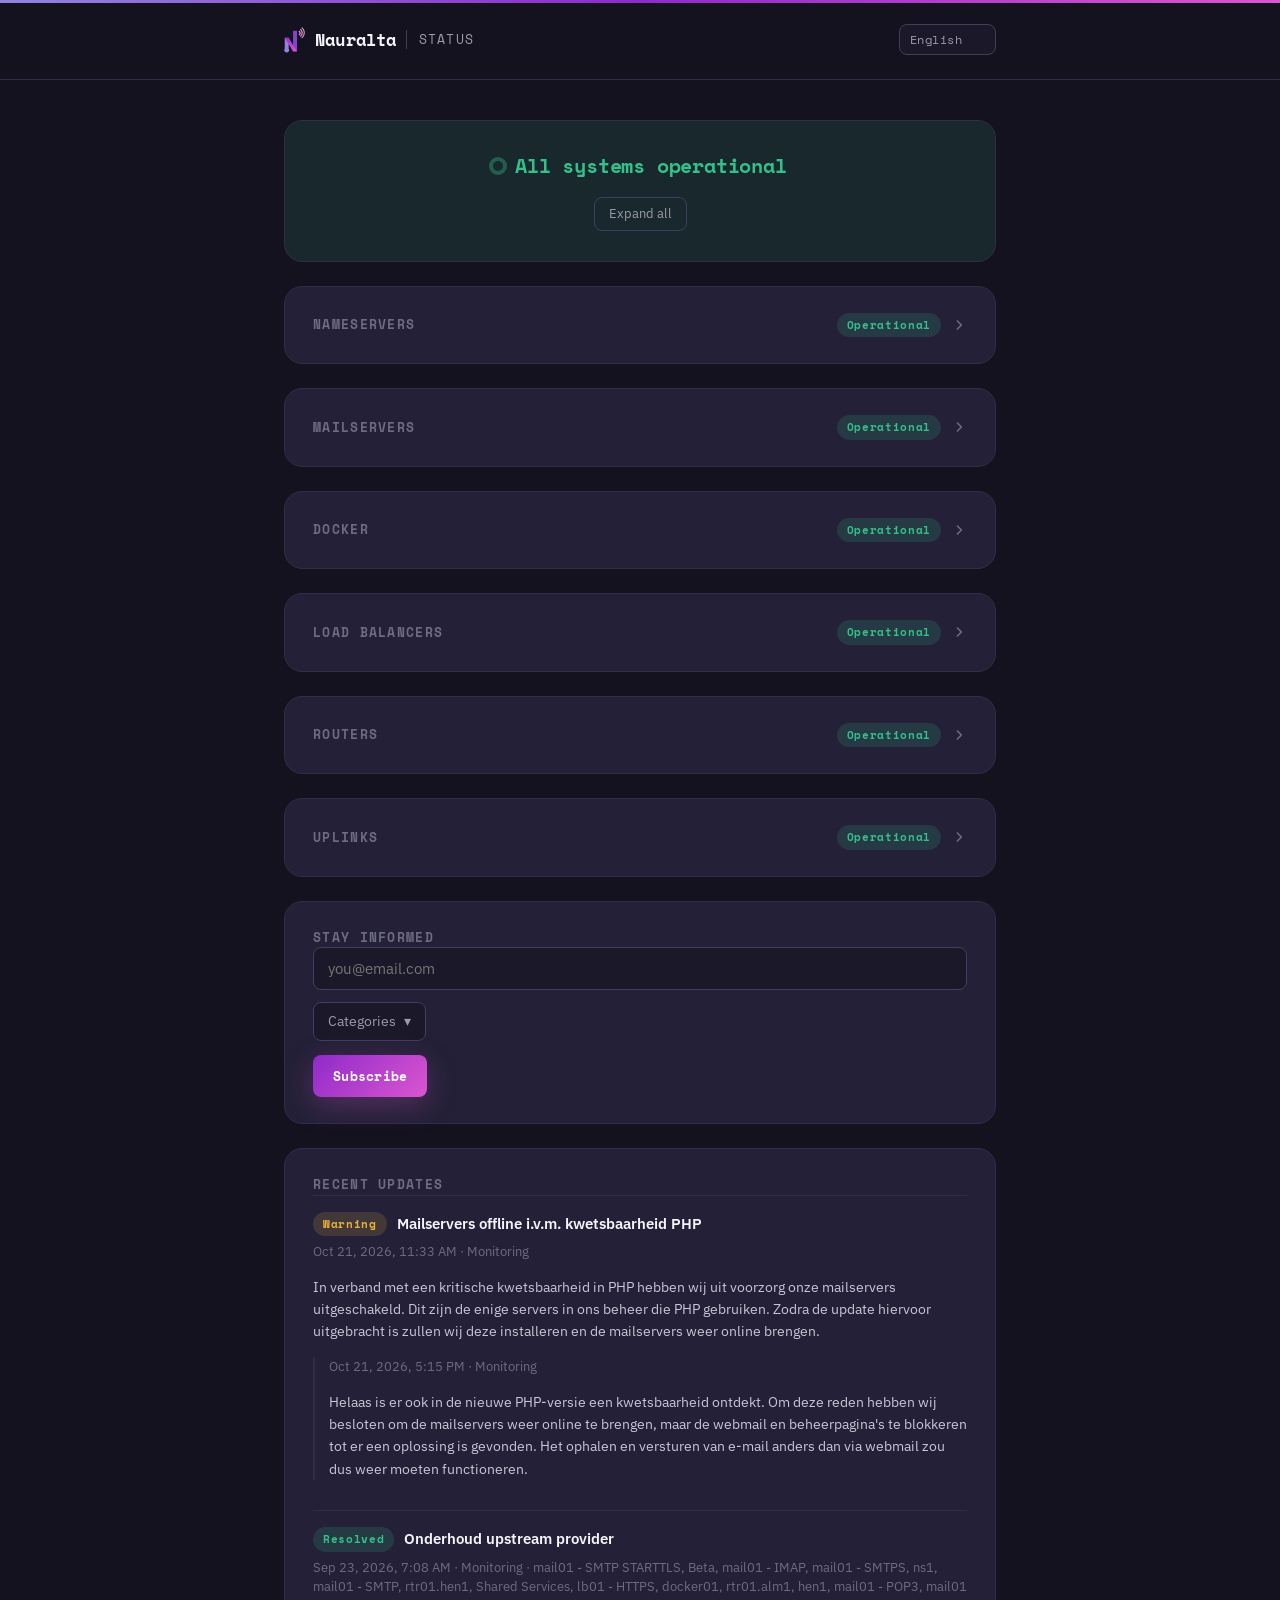
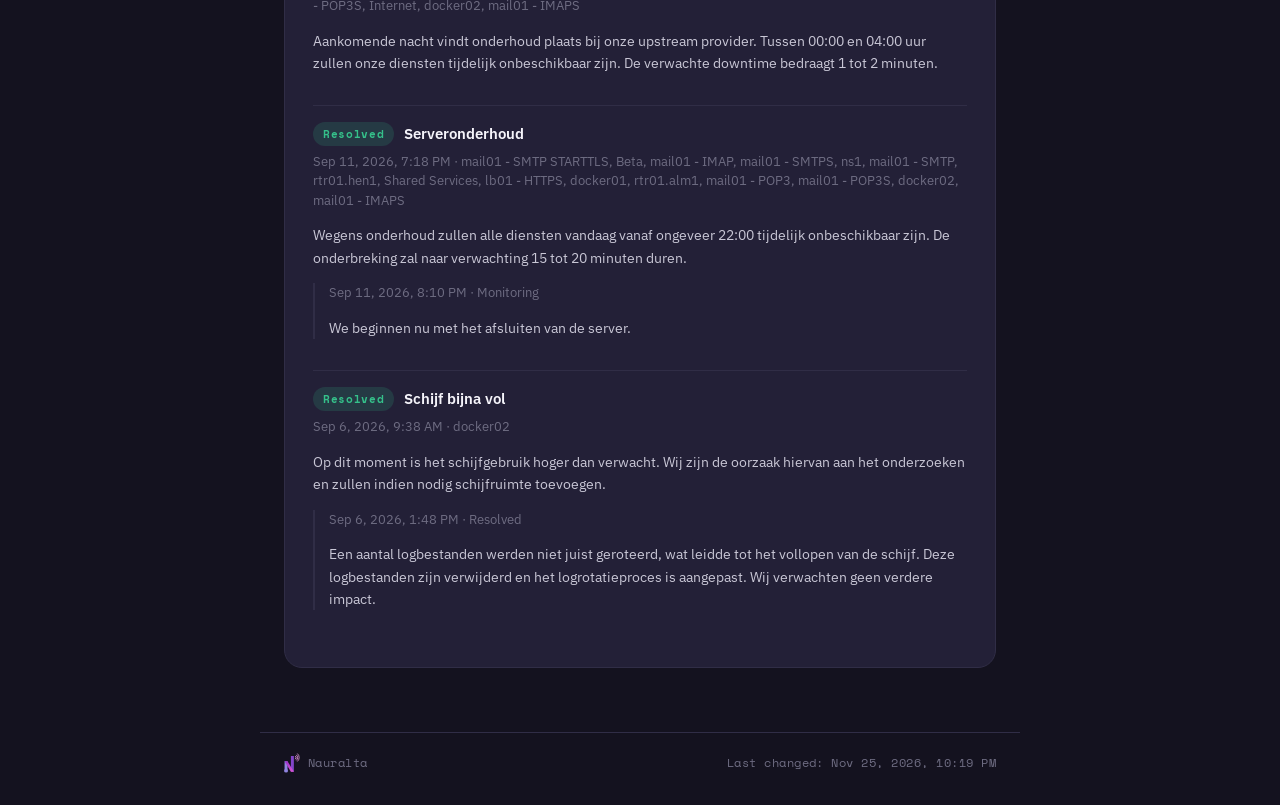
==== index.html @ 48a2f7cf "Publish status page: docker02: Degraded -> Operational" ====
<!doctype html><html lang="en" class="no-i18n"><head><meta charset="utf-8"><meta name="viewport" content="width=device-width, initial-scale=1"><meta name="robots" content="index, follow"><title>Nauralta</title><link rel="preconnect" href="https://fonts.googleapis.com"><link rel="preconnect" href="https://fonts.gstatic.com" crossorigin><link href="https://fonts.googleapis.com/css2?family=Space+Mono:wght@400;700&family=IBM+Plex+Sans:wght@400;500;600&display=swap" rel="stylesheet"><link rel="stylesheet" href="style.css"><noscript><style>html.no-i18n{visibility:visible}</style></noscript></head><body><header class="topbar"><div class="wrap topbar-inner"><div class="brand-group"><img class="logo-icon" alt="" src="[data-uri]"><span class="brand-name">Nauralta</span><span class="brand-sub" data-i18n="brand.subtitle">Status</span></div><select id="lang-switch" class="lang-switch" aria-label="Language"></select></div></header><main class="wrap"><section class="hero hero-good"><div class="hero-status"><span class="hero-dot"></span><h1 data-i18n="hero.good">All systems operational</h1></div><button type="button" id="toggle-all-groups" class="hero-toggle-all" data-i18n="groups.expandAll">Expand all</button></section><section class="card group collapsed" data-group-id="b0c31294-1b76-448d-bfdb-e9b8179433e2"><button type="button" class="group-head" data-group-toggle><h2 class="group-title">Nameservers</h2><span class="group-head-right"><span class="badge badge-good" data-i18n="state.operational">Operational</span><svg class="chevron" viewBox="0 0 20 20" fill="none" xmlns="http://www.w3.org/2000/svg" aria-hidden="true"><path d="M5 8l5 5 5-5" stroke="currentColor" stroke-width="2" stroke-linecap="round" stroke-linejoin="round"/></svg></span></button><div class="rows"><div class="row"><div class="row-top"><span class="row-name-group"><span class="dot dot-good"></span><span class="row-name">ns1</span><span class="sr-only" data-i18n="state.operational">Operational</span></span><span class="row-uptime uptime-good" data-i18n-template="history.uptime" data-value="100">100% uptime</span></div><div class="hbars"><span class="hbar hbar-nodata" tabindex="0" data-status="nodata" data-date="2026-08-27" data-down-seconds="0" data-degraded-seconds="0"></span><span class="hbar hbar-nodata" tabindex="0" data-status="nodata" data-date="2026-08-28" data-down-seconds="0" data-degraded-seconds="0"></span><span class="hbar hbar-nodata" tabindex="0" data-status="nodata" data-date="2026-08-29" data-down-seconds="0" data-degraded-seconds="0"></span><span class="hbar hbar-nodata" tabindex="0" data-status="nodata" data-date="2026-08-30" data-down-seconds="0" data-degraded-seconds="0"></span><span class="hbar hbar-nodata" tabindex="0" data-status="nodata" data-date="2026-08-31" data-down-seconds="0" data-degraded-seconds="0"></span><span class="hbar hbar-nodata" tabindex="0" data-status="nodata" data-date="2026-09-01" data-down-seconds="0" data-degraded-seconds="0"></span><span class="hbar hbar-nodata" tabindex="0" data-status="nodata" data-date="2026-09-02" data-down-seconds="0" data-degraded-seconds="0"></span><span class="hbar hbar-nodata" tabindex="0" data-status="nodata" data-date="2026-09-03" data-down-seconds="0" data-degraded-seconds="0"></span><span class="hbar hbar-operational" tabindex="0" data-status="operational" data-date="2026-09-04" data-down-seconds="0" data-degraded-seconds="0"></span><span class="hbar hbar-operational" tabindex="0" data-status="operational" data-date="2026-09-05" data-down-seconds="0" data-degraded-seconds="0"></span><span class="hbar hbar-operational" tabindex="0" data-status="operational" data-date="2026-09-06" data-down-seconds="0" data-degraded-seconds="0"></span><span class="hbar hbar-operational" tabindex="0" data-status="operational" data-date="2026-09-07" data-down-seconds="0" data-degraded-seconds="0"></span><span class="hbar hbar-operational" tabindex="0" data-status="operational" data-date="2026-09-08" data-down-seconds="0" data-degraded-seconds="0"></span><span class="hbar hbar-operational" tabindex="0" data-status="operational" data-date="2026-09-09" data-down-seconds="0" data-degraded-seconds="0"></span><span class="hbar hbar-operational" tabindex="0" data-status="operational" data-date="2026-09-10" data-down-seconds="0" data-degraded-seconds="0"></span><span class="hbar hbar-operational" tabindex="0" data-status="operational" data-date="2026-09-11" data-down-seconds="0" data-degraded-seconds="0"></span><span class="hbar hbar-operational" tabindex="0" data-status="operational" data-date="2026-09-12" data-down-seconds="0" data-degraded-seconds="0"></span><span class="hbar hbar-operational" tabindex="0" data-status="operational" data-date="2026-09-13" data-down-seconds="0" data-degraded-seconds="0"></span><span class="hbar hbar-operational" tabindex="0" data-status="operational" data-date="2026-09-14" data-down-seconds="0" data-degraded-seconds="0"></span><span class="hbar hbar-operational" tabindex="0" data-status="operational" data-date="2026-09-15" data-down-seconds="0" data-degraded-seconds="0"></span><span class="hbar hbar-operational" tabindex="0" data-status="operational" data-date="2026-09-16" data-down-seconds="0" data-degraded-seconds="0"></span><span class="hbar hbar-operational" tabindex="0" data-status="operational" data-date="2026-09-17" data-down-seconds="0" data-degraded-seconds="0"></span><span class="hbar hbar-operational" tabindex="0" data-status="operational" data-date="2026-09-18" data-down-seconds="0" data-degraded-seconds="0"></span><span class="hbar hbar-operational" tabindex="0" data-status="operational" data-date="2026-09-19" data-down-seconds="0" data-degraded-seconds="0"></span><span class="hbar hbar-operational" tabindex="0" data-status="operational" data-date="2026-09-20" data-down-seconds="0" data-degraded-seconds="0"></span><span class="hbar hbar-operational" tabindex="0" data-status="operational" data-date="2026-09-21" data-down-seconds="0" data-degraded-seconds="0"></span><span class="hbar hbar-operational" tabindex="0" data-status="operational" data-date="2026-09-22" data-down-seconds="0" data-degraded-seconds="0"></span><span class="hbar hbar-operational" tabindex="0" data-status="operational" data-date="2026-09-23" data-down-seconds="0" data-degraded-seconds="0"></span><span class="hbar hbar-operational" tabindex="0" data-status="operational" data-date="2026-09-24" data-down-seconds="0" data-degraded-seconds="0"></span><span class="hbar hbar-operational" tabindex="0" data-status="operational" data-date="2026-09-25" data-down-seconds="0" data-degraded-seconds="0"></span><span class="hbar hbar-operational" tabindex="0" data-status="operational" data-date="2026-09-26" data-down-seconds="0" data-degraded-seconds="0"></span><span class="hbar hbar-operational" tabindex="0" data-status="operational" data-date="2026-09-27" data-down-seconds="0" data-degraded-seconds="0"></span><span class="hbar hbar-operational" tabindex="0" data-status="operational" data-date="2026-09-28" data-down-seconds="0" data-degraded-seconds="0"></span><span class="hbar hbar-operational" tabindex="0" data-status="operational" data-date="2026-09-29" data-down-seconds="0" data-degraded-seconds="0"></span><span class="hbar hbar-operational" tabindex="0" data-status="operational" data-date="2026-09-30" data-down-seconds="0" data-degraded-seconds="0"></span><span class="hbar hbar-operational" tabindex="0" data-status="operational" data-date="2026-10-01" data-down-seconds="0" data-degraded-seconds="0"></span><span class="hbar hbar-operational" tabindex="0" data-status="operational" data-date="2026-10-02" data-down-seconds="0" data-degraded-seconds="0"></span><span class="hbar hbar-operational" tabindex="0" data-status="operational" data-date="2026-10-03" data-down-seconds="0" data-degraded-seconds="0"></span><span class="hbar hbar-operational" tabindex="0" data-status="operational" data-date="2026-10-04" data-down-seconds="0" data-degraded-seconds="0"></span><span class="hbar hbar-operational" tabindex="0" data-status="operational" data-date="2026-10-05" data-down-seconds="0" data-degraded-seconds="0"></span><span class="hbar hbar-operational" tabindex="0" data-status="operational" data-date="2026-10-06" data-down-seconds="0" data-degraded-seconds="0"></span><span class="hbar hbar-operational" tabindex="0" data-status="operational" data-date="2026-10-07" data-down-seconds="0" data-degraded-seconds="0"></span><span class="hbar hbar-operational" tabindex="0" data-status="operational" data-date="2026-10-08" data-down-seconds="0" data-degraded-seconds="0"></span><span class="hbar hbar-operational" tabindex="0" data-status="operational" data-date="2026-10-09" data-down-seconds="0" data-degraded-seconds="0"></span><span class="hbar hbar-operational" tabindex="0" data-status="operational" data-date="2026-10-10" data-down-seconds="0" data-degraded-seconds="0"></span><span class="hbar hbar-operational" tabindex="0" data-status="operational" data-date="2026-10-11" data-down-seconds="0" data-degraded-seconds="0"></span><span class="hbar hbar-operational" tabindex="0" data-status="operational" data-date="2026-10-12" data-down-seconds="0" data-degraded-seconds="0"></span><span class="hbar hbar-operational" tabindex="0" data-status="operational" data-date="2026-10-13" data-down-seconds="0" data-degraded-seconds="0"></span><span class="hbar hbar-operational" tabindex="0" data-status="operational" data-date="2026-10-14" data-down-seconds="0" data-degraded-seconds="0"></span><span class="hbar hbar-operational" tabindex="0" data-status="operational" data-date="2026-10-15" data-down-seconds="0" data-degraded-seconds="0"></span><span class="hbar hbar-operational" tabindex="0" data-status="operational" data-date="2026-10-16" data-down-seconds="0" data-degraded-seconds="0"></span><span class="hbar hbar-operational" tabindex="0" data-status="operational" data-date="2026-10-17" data-down-seconds="0" data-degraded-seconds="0"></span><span class="hbar hbar-operational" tabindex="0" data-status="operational" data-date="2026-10-18" data-down-seconds="0" data-degraded-seconds="0"></span><span class="hbar hbar-operational" tabindex="0" data-status="operational" data-date="2026-10-19" data-down-seconds="0" data-degraded-seconds="0"></span><span class="hbar hbar-operational" tabindex="0" data-status="operational" data-date="2026-10-20" data-down-seconds="0" data-degraded-seconds="0"></span><span class="hbar hbar-operational" tabindex="0" data-status="operational" data-date="2026-10-21" data-down-seconds="0" data-degraded-seconds="0"></span><span class="hbar hbar-operational" tabindex="0" data-status="operational" data-date="2026-10-22" data-down-seconds="0" data-degraded-seconds="0"></span><span class="hbar hbar-operational" tabindex="0" data-status="operational" data-date="2026-10-23" data-down-seconds="0" data-degraded-seconds="0"></span><span class="hbar hbar-operational" tabindex="0" data-status="operational" data-date="2026-10-24" data-down-seconds="0" data-degraded-seconds="0"></span><span class="hbar hbar-operational" tabindex="0" data-status="operational" data-date="2026-10-25" data-down-seconds="0" data-degraded-seconds="0"></span><span class="hbar hbar-operational" tabindex="0" data-status="operational" data-date="2026-10-26" data-down-seconds="0" data-degraded-seconds="0"></span><span class="hbar hbar-operational" tabindex="0" data-status="operational" data-date="2026-10-27" data-down-seconds="0" data-degraded-seconds="0"></span><span class="hbar hbar-operational" tabindex="0" data-status="operational" data-date="2026-10-28" data-down-seconds="0" data-degraded-seconds="0"></span><span class="hbar hbar-operational" tabindex="0" data-status="operational" data-date="2026-10-29" data-down-seconds="0" data-degraded-seconds="0"></span><span class="hbar hbar-operational" tabindex="0" data-status="operational" data-date="2026-10-30" data-down-seconds="0" data-degraded-seconds="0"></span><span class="hbar hbar-operational" tabindex="0" data-status="operational" data-date="2026-10-31" data-down-seconds="0" data-degraded-seconds="0"></span><span class="hbar hbar-operational" tabindex="0" data-status="operational" data-date="2026-11-01" data-down-seconds="0" data-degraded-seconds="0"></span><span class="hbar hbar-operational" tabindex="0" data-status="operational" data-date="2026-11-02" data-down-seconds="0" data-degraded-seconds="0"></span><span class="hbar hbar-operational" tabindex="0" data-status="operational" data-date="2026-11-03" data-down-seconds="0" data-degraded-seconds="0"></span><span class="hbar hbar-operational" tabindex="0" data-status="operational" data-date="2026-11-04" data-down-seconds="0" data-degraded-seconds="0"></span><span class="hbar hbar-operational" tabindex="0" data-status="operational" data-date="2026-11-05" data-down-seconds="0" data-degraded-seconds="0"></span><span class="hbar hbar-operational" tabindex="0" data-status="operational" data-date="2026-11-06" data-down-seconds="0" data-degraded-seconds="0"></span><span class="hbar hbar-operational" tabindex="0" data-status="operational" data-date="2026-11-07" data-down-seconds="0" data-degraded-seconds="0"></span><span class="hbar hbar-operational" tabindex="0" data-status="operational" data-date="2026-11-08" data-down-seconds="0" data-degraded-seconds="0"></span><span class="hbar hbar-operational" tabindex="0" data-status="operational" data-date="2026-11-09" data-down-seconds="0" data-degraded-seconds="0"></span><span class="hbar hbar-operational" tabindex="0" data-status="operational" data-date="2026-11-10" data-down-seconds="0" data-degraded-seconds="0"></span><span class="hbar hbar-operational" tabindex="0" data-status="operational" data-date="2026-11-11" data-down-seconds="0" data-degraded-seconds="0"></span><span class="hbar hbar-operational" tabindex="0" data-status="operational" data-date="2026-11-12" data-down-seconds="0" data-degraded-seconds="0"></span><span class="hbar hbar-operational" tabindex="0" data-status="operational" data-date="2026-11-13" data-down-seconds="0" data-degraded-seconds="0"></span><span class="hbar hbar-operational" tabindex="0" data-status="operational" data-date="2026-11-14" data-down-seconds="0" data-degraded-seconds="0"></span><span class="hbar hbar-operational" tabindex="0" data-status="operational" data-date="2026-11-15" data-down-seconds="0" data-degraded-seconds="0"></span><span class="hbar hbar-operational" tabindex="0" data-status="operational" data-date="2026-11-16" data-down-seconds="0" data-degraded-seconds="0"></span><span class="hbar hbar-operational" tabindex="0" data-status="operational" data-date="2026-11-17" data-down-seconds="0" data-degraded-seconds="0"></span><span class="hbar hbar-operational" tabindex="0" data-status="operational" data-date="2026-11-18" data-down-seconds="0" data-degraded-seconds="0"></span><span class="hbar hbar-operational" tabindex="0" data-status="operational" data-date="2026-11-19" data-down-seconds="0" data-degraded-seconds="0"></span><span class="hbar hbar-operational" tabindex="0" data-status="operational" data-date="2026-11-20" data-down-seconds="0" data-degraded-seconds="0"></span><span class="hbar hbar-operational" tabindex="0" data-status="operational" data-date="2026-11-21" data-down-seconds="0" data-degraded-seconds="0"></span><span class="hbar hbar-operational" tabindex="0" data-status="operational" data-date="2026-11-22" data-down-seconds="0" data-degraded-seconds="0"></span><span class="hbar hbar-operational" tabindex="0" data-status="operational" data-date="2026-11-23" data-down-seconds="0" data-degraded-seconds="0"></span><span class="hbar hbar-operational" tabindex="0" data-status="operational" data-date="2026-11-24" data-down-seconds="0" data-degraded-seconds="0"></span><span class="hbar hbar-operational" tabindex="0" data-status="operational" data-date="2026-11-25" data-down-seconds="0" data-degraded-seconds="0"></span></div><div class="row-dates"><span class="days-full" data-i18n-template="history.daysAgo" data-value="90">90 days ago</span><span class="days-mobile" data-i18n-template="history.daysAgo" data-value="30">30 days ago</span><span data-i18n="history.today">Today</span></div></div><div class="row"><div class="row-top"><span class="row-name-group"><span class="dot dot-good"></span><span class="row-name">ns2</span><span class="sr-only" data-i18n="state.operational">Operational</span></span><span class="row-uptime uptime-good" data-i18n-template="history.uptime" data-value="99.989">99.989% uptime</span></div><div class="hbars"><span class="hbar hbar-nodata" tabindex="0" data-status="nodata" data-date="2026-08-27" data-down-seconds="0" data-degraded-seconds="0"></span><span class="hbar hbar-nodata" tabindex="0" data-status="nodata" data-date="2026-08-28" data-down-seconds="0" data-degraded-seconds="0"></span><span class="hbar hbar-nodata" tabindex="0" data-status="nodata" data-date="2026-08-29" data-down-seconds="0" data-degraded-seconds="0"></span><span class="hbar hbar-nodata" tabindex="0" data-status="nodata" data-date="2026-08-30" data-down-seconds="0" data-degraded-seconds="0"></span><span class="hbar hbar-nodata" tabindex="0" data-status="nodata" data-date="2026-08-31" data-down-seconds="0" data-degraded-seconds="0"></span><span class="hbar hbar-nodata" tabindex="0" data-status="nodata" data-date="2026-09-01" data-down-seconds="0" data-degraded-seconds="0"></span><span class="hbar hbar-nodata" tabindex="0" data-status="nodata" data-date="2026-09-02" data-down-seconds="0" data-degraded-seconds="0"></span><span class="hbar hbar-nodata" tabindex="0" data-status="nodata" data-date="2026-09-03" data-down-seconds="0" data-degraded-seconds="0"></span><span class="hbar hbar-operational" tabindex="0" data-status="operational" data-date="2026-09-04" data-down-seconds="0" data-degraded-seconds="0"></span><span class="hbar hbar-operational" tabindex="0" data-status="operational" data-date="2026-09-05" data-down-seconds="0" data-degraded-seconds="0"></span><span class="hbar hbar-operational" tabindex="0" data-status="operational" data-date="2026-09-06" data-down-seconds="0" data-degraded-seconds="0"></span><span class="hbar hbar-operational" tabindex="0" data-status="operational" data-date="2026-09-07" data-down-seconds="0" data-degraded-seconds="0"></span><span class="hbar hbar-operational" tabindex="0" data-status="operational" data-date="2026-09-08" data-down-seconds="0" data-degraded-seconds="0"></span><span class="hbar hbar-operational" tabindex="0" data-status="operational" data-date="2026-09-09" data-down-seconds="0" data-degraded-seconds="0"></span><span class="hbar hbar-operational" tabindex="0" data-status="operational" data-date="2026-09-10" data-down-seconds="0" data-degraded-seconds="0"></span><span class="hbar hbar-operational" tabindex="0" data-status="operational" data-date="2026-09-11" data-down-seconds="0" data-degraded-seconds="0"></span><span class="hbar hbar-operational" tabindex="0" data-status="operational" data-date="2026-09-12" data-down-seconds="0" data-degraded-seconds="0"></span><span class="hbar hbar-operational" tabindex="0" data-status="operational" data-date="2026-09-13" data-down-seconds="0" data-degraded-seconds="0"></span><span class="hbar hbar-operational" tabindex="0" data-status="operational" data-date="2026-09-14" data-down-seconds="0" data-degraded-seconds="0"></span><span class="hbar hbar-operational" tabindex="0" data-status="operational" data-date="2026-09-15" data-down-seconds="0" data-degraded-seconds="0"></span><span class="hbar hbar-operational" tabindex="0" data-status="operational" data-date="2026-09-16" data-down-seconds="0" data-degraded-seconds="0"></span><span class="hbar hbar-operational" tabindex="0" data-status="operational" data-date="2026-09-17" data-down-seconds="0" data-degraded-seconds="0"></span><span class="hbar hbar-operational" tabindex="0" data-status="operational" data-date="2026-09-18" data-down-seconds="0" data-degraded-seconds="0"></span><span class="hbar hbar-operational" tabindex="0" data-status="operational" data-date="2026-09-19" data-down-seconds="0" data-degraded-seconds="0"></span><span class="hbar hbar-operational" tabindex="0" data-status="operational" data-date="2026-09-20" data-down-seconds="0" data-degraded-seconds="0"></span><span class="hbar hbar-operational" tabindex="0" data-status="operational" data-date="2026-09-21" data-down-seconds="0" data-degraded-seconds="0"></span><span class="hbar hbar-operational" tabindex="0" data-status="operational" data-date="2026-09-22" data-down-seconds="0" data-degraded-seconds="0"></span><span class="hbar hbar-operational" tabindex="0" data-status="operational" data-date="2026-09-23" data-down-seconds="0" data-degraded-seconds="0"></span><span class="hbar hbar-operational" tabindex="0" data-status="operational" data-date="2026-09-24" data-down-seconds="0" data-degraded-seconds="0"></span><span class="hbar hbar-operational" tabindex="0" data-status="operational" data-date="2026-09-25" data-down-seconds="0" data-degraded-seconds="0"></span><span class="hbar hbar-operational" tabindex="0" data-status="operational" data-date="2026-09-26" data-down-seconds="0" data-degraded-seconds="0"></span><span class="hbar hbar-operational" tabindex="0" data-status="operational" data-date="2026-09-27" data-down-seconds="0" data-degraded-seconds="0"></span><span class="hbar hbar-operational" tabindex="0" data-status="operational" data-date="2026-09-28" data-down-seconds="0" data-degraded-seconds="0"></span><span class="hbar hbar-operational" tabindex="0" data-status="operational" data-date="2026-09-29" data-down-seconds="0" data-degraded-seconds="0"></span><span class="hbar hbar-operational" tabindex="0" data-status="operational" data-date="2026-09-30" data-down-seconds="0" data-degraded-seconds="0"></span><span class="hbar hbar-operational" tabindex="0" data-status="operational" data-date="2026-10-01" data-down-seconds="0" data-degraded-seconds="0"></span><span class="hbar hbar-operational" tabindex="0" data-status="operational" data-date="2026-10-02" data-down-seconds="0" data-degraded-seconds="0"></span><span class="hbar hbar-operational" tabindex="0" data-status="operational" data-date="2026-10-03" data-down-seconds="0" data-degraded-seconds="0"></span><span class="hbar hbar-operational" tabindex="0" data-status="operational" data-date="2026-10-04" data-down-seconds="0" data-degraded-seconds="0"></span><span class="hbar hbar-operational" tabindex="0" data-status="operational" data-date="2026-10-05" data-down-seconds="0" data-degraded-seconds="0"></span><span class="hbar hbar-operational" tabindex="0" data-status="operational" data-date="2026-10-06" data-down-seconds="0" data-degraded-seconds="0"></span><span class="hbar hbar-operational" tabindex="0" data-status="operational" data-date="2026-10-07" data-down-seconds="0" data-degraded-seconds="0"></span><span class="hbar hbar-operational" tabindex="0" data-status="operational" data-date="2026-10-08" data-down-seconds="0" data-degraded-seconds="0"></span><span class="hbar hbar-operational" tabindex="0" data-status="operational" data-date="2026-10-09" data-down-seconds="0" data-degraded-seconds="0"></span><span class="hbar hbar-operational" tabindex="0" data-status="operational" data-date="2026-10-10" data-down-seconds="0" data-degraded-seconds="0"></span><span class="hbar hbar-operational" tabindex="0" data-status="operational" data-date="2026-10-11" data-down-seconds="0" data-degraded-seconds="0"></span><span class="hbar hbar-operational" tabindex="0" data-status="operational" data-date="2026-10-12" data-down-seconds="0" data-degraded-seconds="0"></span><span class="hbar hbar-operational" tabindex="0" data-status="operational" data-date="2026-10-13" data-down-seconds="0" data-degraded-seconds="0"></span><span class="hbar hbar-operational" tabindex="0" data-status="operational" data-date="2026-10-14" data-down-seconds="0" data-degraded-seconds="0"></span><span class="hbar hbar-operational" tabindex="0" data-status="operational" data-date="2026-10-15" data-down-seconds="0" data-degraded-seconds="0"></span><span class="hbar hbar-operational" tabindex="0" data-status="operational" data-date="2026-10-16" data-down-seconds="0" data-degraded-seconds="0"></span><span class="hbar hbar-operational" tabindex="0" data-status="operational" data-date="2026-10-17" data-down-seconds="0" data-degraded-seconds="0"></span><span class="hbar hbar-operational" tabindex="0" data-status="operational" data-date="2026-10-18" data-down-seconds="0" data-degraded-seconds="0"></span><span class="hbar hbar-operational" tabindex="0" data-status="operational" data-date="2026-10-19" data-down-seconds="0" data-degraded-seconds="0"></span><span class="hbar hbar-operational" tabindex="0" data-status="operational" data-date="2026-10-20" data-down-seconds="0" data-degraded-seconds="0"></span><span class="hbar hbar-operational" tabindex="0" data-status="operational" data-date="2026-10-21" data-down-seconds="0" data-degraded-seconds="0"></span><span class="hbar hbar-operational" tabindex="0" data-status="operational" data-date="2026-10-22" data-down-seconds="0" data-degraded-seconds="0"></span><span class="hbar hbar-operational" tabindex="0" data-status="operational" data-date="2026-10-23" data-down-seconds="0" data-degraded-seconds="0"></span><span class="hbar hbar-operational" tabindex="0" data-status="operational" data-date="2026-10-24" data-down-seconds="0" data-degraded-seconds="0"></span><span class="hbar hbar-operational" tabindex="0" data-status="operational" data-date="2026-10-25" data-down-seconds="0" data-degraded-seconds="0"></span><span class="hbar hbar-operational" tabindex="0" data-status="operational" data-date="2026-10-26" data-down-seconds="0" data-degraded-seconds="0"></span><span class="hbar hbar-operational" tabindex="0" data-status="operational" data-date="2026-10-27" data-down-seconds="0" data-degraded-seconds="0"></span><span class="hbar hbar-operational" tabindex="0" data-status="operational" data-date="2026-10-28" data-down-seconds="0" data-degraded-seconds="0"></span><span class="hbar hbar-operational" tabindex="0" data-status="operational" data-date="2026-10-29" data-down-seconds="0" data-degraded-seconds="0"></span><span class="hbar hbar-operational" tabindex="0" data-status="operational" data-date="2026-10-30" data-down-seconds="0" data-degraded-seconds="0"></span><span class="hbar hbar-operational" tabindex="0" data-status="operational" data-date="2026-10-31" data-down-seconds="0" data-degraded-seconds="0"></span><span class="hbar hbar-operational" tabindex="0" data-status="operational" data-date="2026-11-01" data-down-seconds="0" data-degraded-seconds="0"></span><span class="hbar hbar-operational" tabindex="0" data-status="operational" data-date="2026-11-02" data-down-seconds="0" data-degraded-seconds="0"></span><span class="hbar hbar-operational" tabindex="0" data-status="operational" data-date="2026-11-03" data-down-seconds="0" data-degraded-seconds="0"></span><span class="hbar hbar-operational" tabindex="0" data-status="operational" data-date="2026-11-04" data-down-seconds="0" data-degraded-seconds="0"></span><span class="hbar hbar-operational" tabindex="0" data-status="operational" data-date="2026-11-05" data-down-seconds="0" data-degraded-seconds="0"></span><span class="hbar hbar-operational" tabindex="0" data-status="operational" data-date="2026-11-06" data-down-seconds="0" data-degraded-seconds="0"></span><span class="hbar hbar-operational" tabindex="0" data-status="operational" data-date="2026-11-07" data-down-seconds="0" data-degraded-seconds="0"></span><span class="hbar hbar-operational" tabindex="0" data-status="operational" data-date="2026-11-08" data-down-seconds="0" data-degraded-seconds="0"></span><span class="hbar hbar-operational" tabindex="0" data-status="operational" data-date="2026-11-09" data-down-seconds="0" data-degraded-seconds="0"></span><span class="hbar hbar-down" tabindex="0" data-status="down" data-date="2026-11-10" data-down-seconds="390.732" data-degraded-seconds="0"></span><span class="hbar hbar-operational" tabindex="0" data-status="operational" data-date="2026-11-11" data-down-seconds="0" data-degraded-seconds="0"></span><span class="hbar hbar-operational" tabindex="0" data-status="operational" data-date="2026-11-12" data-down-seconds="0" data-degraded-seconds="0"></span><span class="hbar hbar-operational" tabindex="0" data-status="operational" data-date="2026-11-13" data-down-seconds="0" data-degraded-seconds="0"></span><span class="hbar hbar-operational" tabindex="0" data-status="operational" data-date="2026-11-14" data-down-seconds="0" data-degraded-seconds="0"></span><span class="hbar hbar-operational" tabindex="0" data-status="operational" data-date="2026-11-15" data-down-seconds="0" data-degraded-seconds="0"></span><span class="hbar hbar-operational" tabindex="0" data-status="operational" data-date="2026-11-16" data-down-seconds="0" data-degraded-seconds="0"></span><span class="hbar hbar-down" tabindex="0" data-status="down" data-date="2026-11-17" data-down-seconds="412.298" data-degraded-seconds="0"></span><span class="hbar hbar-operational" tabindex="0" data-status="operational" data-date="2026-11-18" data-down-seconds="0" data-degraded-seconds="0"></span><span class="hbar hbar-operational" tabindex="0" data-status="operational" data-date="2026-11-19" data-down-seconds="0" data-degraded-seconds="0"></span><span class="hbar hbar-operational" tabindex="0" data-status="operational" data-date="2026-11-20" data-down-seconds="0" data-degraded-seconds="0"></span><span class="hbar hbar-operational" tabindex="0" data-status="operational" data-date="2026-11-21" data-down-seconds="0" data-degraded-seconds="0"></span><span class="hbar hbar-operational" tabindex="0" data-status="operational" data-date="2026-11-22" data-down-seconds="0" data-degraded-seconds="0"></span><span class="hbar hbar-operational" tabindex="0" data-status="operational" data-date="2026-11-23" data-down-seconds="0" data-degraded-seconds="0"></span><span class="hbar hbar-operational" tabindex="0" data-status="operational" data-date="2026-11-24" data-down-seconds="0" data-degraded-seconds="0"></span><span class="hbar hbar-operational" tabindex="0" data-status="operational" data-date="2026-11-25" data-down-seconds="0" data-degraded-seconds="0"></span></div><div class="row-dates"><span class="days-full" data-i18n-template="history.daysAgo" data-value="90">90 days ago</span><span class="days-mobile" data-i18n-template="history.daysAgo" data-value="30">30 days ago</span><span data-i18n="history.today">Today</span></div></div></div></section><section class="card group collapsed" data-group-id="54b549ea-eed4-40a3-959c-f4c2c0affce0"><button type="button" class="group-head" data-group-toggle><h2 class="group-title">Mailservers</h2><span class="group-head-right"><span class="badge badge-good" data-i18n="state.operational">Operational</span><svg class="chevron" viewBox="0 0 20 20" fill="none" xmlns="http://www.w3.org/2000/svg" aria-hidden="true"><path d="M5 8l5 5 5-5" stroke="currentColor" stroke-width="2" stroke-linecap="round" stroke-linejoin="round"/></svg></span></button><div class="rows"><div class="row"><div class="row-top"><span class="row-name-group"><span class="dot dot-good"></span><span class="row-name">mail01 - SMTP</span><span class="sr-only" data-i18n="state.operational">Operational</span></span><span class="row-uptime uptime-good" data-i18n-template="history.uptime" data-value="99.823">99.823% uptime</span></div><div class="hbars"><span class="hbar hbar-nodata" tabindex="0" data-status="nodata" data-date="2026-08-27" data-down-seconds="0" data-degraded-seconds="0"></span><span class="hbar hbar-nodata" tabindex="0" data-status="nodata" data-date="2026-08-28" data-down-seconds="0" data-degraded-seconds="0"></span><span class="hbar hbar-nodata" tabindex="0" data-status="nodata" data-date="2026-08-29" data-down-seconds="0" data-degraded-seconds="0"></span><span class="hbar hbar-nodata" tabindex="0" data-status="nodata" data-date="2026-08-30" data-down-seconds="0" data-degraded-seconds="0"></span><span class="hbar hbar-nodata" tabindex="0" data-status="nodata" data-date="2026-08-31" data-down-seconds="0" data-degraded-seconds="0"></span><span class="hbar hbar-nodata" tabindex="0" data-status="nodata" data-date="2026-09-01" data-down-seconds="0" data-degraded-seconds="0"></span><span class="hbar hbar-nodata" tabindex="0" data-status="nodata" data-date="2026-09-02" data-down-seconds="0" data-degraded-seconds="0"></span><span class="hbar hbar-nodata" tabindex="0" data-status="nodata" data-date="2026-09-03" data-down-seconds="0" data-degraded-seconds="0"></span><span class="hbar hbar-nodata" tabindex="0" data-status="nodata" data-date="2026-09-04" data-down-seconds="0" data-degraded-seconds="0"></span><span class="hbar hbar-nodata" tabindex="0" data-status="nodata" data-date="2026-09-05" data-down-seconds="0" data-degraded-seconds="0"></span><span class="hbar hbar-operational" tabindex="0" data-status="operational" data-date="2026-09-06" data-down-seconds="0" data-degraded-seconds="0"></span><span class="hbar hbar-operational" tabindex="0" data-status="operational" data-date="2026-09-07" data-down-seconds="0" data-degraded-seconds="0"></span><span class="hbar hbar-operational" tabindex="0" data-status="operational" data-date="2026-09-08" data-down-seconds="0" data-degraded-seconds="0"></span><span class="hbar hbar-operational" tabindex="0" data-status="operational" data-date="2026-09-09" data-down-seconds="0" data-degraded-seconds="0"></span><span class="hbar hbar-operational" tabindex="0" data-status="operational" data-date="2026-09-10" data-down-seconds="0" data-degraded-seconds="0"></span><span class="hbar hbar-operational" tabindex="0" data-status="operational" data-date="2026-09-11" data-down-seconds="0" data-degraded-seconds="0"></span><span class="hbar hbar-operational" tabindex="0" data-status="operational" data-date="2026-09-12" data-down-seconds="0" data-degraded-seconds="0"></span><span class="hbar hbar-operational" tabindex="0" data-status="operational" data-date="2026-09-13" data-down-seconds="0" data-degraded-seconds="0"></span><span class="hbar hbar-operational" tabindex="0" data-status="operational" data-date="2026-09-14" data-down-seconds="0" data-degraded-seconds="0"></span><span class="hbar hbar-operational" tabindex="0" data-status="operational" data-date="2026-09-15" data-down-seconds="0" data-degraded-seconds="0"></span><span class="hbar hbar-operational" tabindex="0" data-status="operational" data-date="2026-09-16" data-down-seconds="0" data-degraded-seconds="0"></span><span class="hbar hbar-operational" tabindex="0" data-status="operational" data-date="2026-09-17" data-down-seconds="0" data-degraded-seconds="0"></span><span class="hbar hbar-operational" tabindex="0" data-status="operational" data-date="2026-09-18" data-down-seconds="0" data-degraded-seconds="0"></span><span class="hbar hbar-operational" tabindex="0" data-status="operational" data-date="2026-09-19" data-down-seconds="0" data-degraded-seconds="0"></span><span class="hbar hbar-operational" tabindex="0" data-status="operational" data-date="2026-09-20" data-down-seconds="0" data-degraded-seconds="0"></span><span class="hbar hbar-operational" tabindex="0" data-status="operational" data-date="2026-09-21" data-down-seconds="0" data-degraded-seconds="0"></span><span class="hbar hbar-operational" tabindex="0" data-status="operational" data-date="2026-09-22" data-down-seconds="0" data-degraded-seconds="0"></span><span class="hbar hbar-operational" tabindex="0" data-status="operational" data-date="2026-09-23" data-down-seconds="0" data-degraded-seconds="0"></span><span class="hbar hbar-operational" tabindex="0" data-status="operational" data-date="2026-09-24" data-down-seconds="0" data-degraded-seconds="0"></span><span class="hbar hbar-operational" tabindex="0" data-status="operational" data-date="2026-09-25" data-down-seconds="0" data-degraded-seconds="0"></span><span class="hbar hbar-operational" tabindex="0" data-status="operational" data-date="2026-09-26" data-down-seconds="0" data-degraded-seconds="0"></span><span class="hbar hbar-operational" tabindex="0" data-status="operational" data-date="2026-09-27" data-down-seconds="0" data-degraded-seconds="0"></span><span class="hbar hbar-operational" tabindex="0" data-status="operational" data-date="2026-09-28" data-down-seconds="0" data-degraded-seconds="0"></span><span class="hbar hbar-operational" tabindex="0" data-status="operational" data-date="2026-09-29" data-down-seconds="0" data-degraded-seconds="0"></span><span class="hbar hbar-operational" tabindex="0" data-status="operational" data-date="2026-09-30" data-down-seconds="0" data-degraded-seconds="0"></span><span class="hbar hbar-operational" tabindex="0" data-status="operational" data-date="2026-10-01" data-down-seconds="0" data-degraded-seconds="0"></span><span class="hbar hbar-operational" tabindex="0" data-status="operational" data-date="2026-10-02" data-down-seconds="0" data-degraded-seconds="0"></span><span class="hbar hbar-operational" tabindex="0" data-status="operational" data-date="2026-10-03" data-down-seconds="0" data-degraded-seconds="0"></span><span class="hbar hbar-operational" tabindex="0" data-status="operational" data-date="2026-10-04" data-down-seconds="0" data-degraded-seconds="0"></span><span class="hbar hbar-operational" tabindex="0" data-status="operational" data-date="2026-10-05" data-down-seconds="0" data-degraded-seconds="0"></span><span class="hbar hbar-operational" tabindex="0" data-status="operational" data-date="2026-10-06" data-down-seconds="0" data-degraded-seconds="0"></span><span class="hbar hbar-operational" tabindex="0" data-status="operational" data-date="2026-10-07" data-down-seconds="0" data-degraded-seconds="0"></span><span class="hbar hbar-down" tabindex="0" data-status="down" data-date="2026-10-08" data-down-seconds="3635.14" data-degraded-seconds="0"></span><span class="hbar hbar-down" tabindex="0" data-status="down" data-date="2026-10-09" data-down-seconds="8172.105" data-degraded-seconds="7259.858593"></span><span class="hbar hbar-operational" tabindex="0" data-status="operational" data-date="2026-10-10" data-down-seconds="0" data-degraded-seconds="0"></span><span class="hbar hbar-operational" tabindex="0" data-status="operational" data-date="2026-10-11" data-down-seconds="0" data-degraded-seconds="0"></span><span class="hbar hbar-operational" tabindex="0" data-status="operational" data-date="2026-10-12" data-down-seconds="0" data-degraded-seconds="0"></span><span class="hbar hbar-operational" tabindex="0" data-status="operational" data-date="2026-10-13" data-down-seconds="0" data-degraded-seconds="0"></span><span class="hbar hbar-operational" tabindex="0" data-status="operational" data-date="2026-10-14" data-down-seconds="0" data-degraded-seconds="0"></span><span class="hbar hbar-operational" tabindex="0" data-status="operational" data-date="2026-10-15" data-down-seconds="0" data-degraded-seconds="0"></span><span class="hbar hbar-operational" tabindex="0" data-status="operational" data-date="2026-10-16" data-down-seconds="0" data-degraded-seconds="0"></span><span class="hbar hbar-operational" tabindex="0" data-status="operational" data-date="2026-10-17" data-down-seconds="0" data-degraded-seconds="0"></span><span class="hbar hbar-operational" tabindex="0" data-status="operational" data-date="2026-10-18" data-down-seconds="0" data-degraded-seconds="0"></span><span class="hbar hbar-operational" tabindex="0" data-status="operational" data-date="2026-10-19" data-down-seconds="0" data-degraded-seconds="0"></span><span class="hbar hbar-operational" tabindex="0" data-status="operational" data-date="2026-10-20" data-down-seconds="0" data-degraded-seconds="0"></span><span class="hbar hbar-degraded" tabindex="0" data-status="degraded" data-date="2026-10-21" data-down-seconds="0" data-degraded-seconds="20880.254262"></span><span class="hbar hbar-operational" tabindex="0" data-status="operational" data-date="2026-10-22" data-down-seconds="0" data-degraded-seconds="0"></span><span class="hbar hbar-operational" tabindex="0" data-status="operational" data-date="2026-10-23" data-down-seconds="0" data-degraded-seconds="0"></span><span class="hbar hbar-operational" tabindex="0" data-status="operational" data-date="2026-10-24" data-down-seconds="0" data-degraded-seconds="0"></span><span class="hbar hbar-operational" tabindex="0" data-status="operational" data-date="2026-10-25" data-down-seconds="0" data-degraded-seconds="0"></span><span class="hbar hbar-operational" tabindex="0" data-status="operational" data-date="2026-10-26" data-down-seconds="0" data-degraded-seconds="0"></span><span class="hbar hbar-operational" tabindex="0" data-status="operational" data-date="2026-10-27" data-down-seconds="0" data-degraded-seconds="0"></span><span class="hbar hbar-operational" tabindex="0" data-status="operational" data-date="2026-10-28" data-down-seconds="0" data-degraded-seconds="0"></span><span class="hbar hbar-operational" tabindex="0" data-status="operational" data-date="2026-10-29" data-down-seconds="0" data-degraded-seconds="0"></span><span class="hbar hbar-operational" tabindex="0" data-status="operational" data-date="2026-10-30" data-down-seconds="0" data-degraded-seconds="0"></span><span class="hbar hbar-down" tabindex="0" data-status="down" data-date="2026-10-31" data-down-seconds="536.2049999999999" data-degraded-seconds="0"></span><span class="hbar hbar-operational" tabindex="0" data-status="operational" data-date="2026-11-01" data-down-seconds="0" data-degraded-seconds="0"></span><span class="hbar hbar-operational" tabindex="0" data-status="operational" data-date="2026-11-02" data-down-seconds="0" data-degraded-seconds="0"></span><span class="hbar hbar-operational" tabindex="0" data-status="operational" data-date="2026-11-03" data-down-seconds="0" data-degraded-seconds="0"></span><span class="hbar hbar-operational" tabindex="0" data-status="operational" data-date="2026-11-04" data-down-seconds="0" data-degraded-seconds="0"></span><span class="hbar hbar-operational" tabindex="0" data-status="operational" data-date="2026-11-05" data-down-seconds="0" data-degraded-seconds="0"></span><span class="hbar hbar-operational" tabindex="0" data-status="operational" data-date="2026-11-06" data-down-seconds="0" data-degraded-seconds="0"></span><span class="hbar hbar-operational" tabindex="0" data-status="operational" data-date="2026-11-07" data-down-seconds="0" data-degraded-seconds="0"></span><span class="hbar hbar-operational" tabindex="0" data-status="operational" data-date="2026-11-08" data-down-seconds="0" data-degraded-seconds="0"></span><span class="hbar hbar-operational" tabindex="0" data-status="operational" data-date="2026-11-09" data-down-seconds="0" data-degraded-seconds="0"></span><span class="hbar hbar-operational" tabindex="0" data-status="operational" data-date="2026-11-10" data-down-seconds="0" data-degraded-seconds="0"></span><span class="hbar hbar-operational" tabindex="0" data-status="operational" data-date="2026-11-11" data-down-seconds="0" data-degraded-seconds="0"></span><span class="hbar hbar-operational" tabindex="0" data-status="operational" data-date="2026-11-12" data-down-seconds="0" data-degraded-seconds="0"></span><span class="hbar hbar-operational" tabindex="0" data-status="operational" data-date="2026-11-13" data-down-seconds="0" data-degraded-seconds="0"></span><span class="hbar hbar-operational" tabindex="0" data-status="operational" data-date="2026-11-14" data-down-seconds="0" data-degraded-seconds="0"></span><span class="hbar hbar-operational" tabindex="0" data-status="operational" data-date="2026-11-15" data-down-seconds="0" data-degraded-seconds="0"></span><span class="hbar hbar-operational" tabindex="0" data-status="operational" data-date="2026-11-16" data-down-seconds="0" data-degraded-seconds="0"></span><span class="hbar hbar-operational" tabindex="0" data-status="operational" data-date="2026-11-17" data-down-seconds="0" data-degraded-seconds="0"></span><span class="hbar hbar-operational" tabindex="0" data-status="operational" data-date="2026-11-18" data-down-seconds="0" data-degraded-seconds="0"></span><span class="hbar hbar-operational" tabindex="0" data-status="operational" data-date="2026-11-19" data-down-seconds="0" data-degraded-seconds="0"></span><span class="hbar hbar-operational" tabindex="0" data-status="operational" data-date="2026-11-20" data-down-seconds="0" data-degraded-seconds="0"></span><span class="hbar hbar-operational" tabindex="0" data-status="operational" data-date="2026-11-21" data-down-seconds="0" data-degraded-seconds="0"></span><span class="hbar hbar-operational" tabindex="0" data-status="operational" data-date="2026-11-22" data-down-seconds="0" data-degraded-seconds="0"></span><span class="hbar hbar-operational" tabindex="0" data-status="operational" data-date="2026-11-23" data-down-seconds="0" data-degraded-seconds="0"></span><span class="hbar hbar-operational" tabindex="0" data-status="operational" data-date="2026-11-24" data-down-seconds="0" data-degraded-seconds="0"></span><span class="hbar hbar-operational" tabindex="0" data-status="operational" data-date="2026-11-25" data-down-seconds="0" data-degraded-seconds="0"></span></div><div class="row-dates"><span class="days-full" data-i18n-template="history.daysAgo" data-value="90">90 days ago</span><span class="days-mobile" data-i18n-template="history.daysAgo" data-value="30">30 days ago</span><span data-i18n="history.today">Today</span></div></div><div class="row"><div class="row-top"><span class="row-name-group"><span class="dot dot-good"></span><span class="row-name">mail01 - SMTPS</span><span class="sr-only" data-i18n="state.operational">Operational</span></span><span class="row-uptime uptime-good" data-i18n-template="history.uptime" data-value="99.798">99.798% uptime</span></div><div class="hbars"><span class="hbar hbar-nodata" tabindex="0" data-status="nodata" data-date="2026-08-27" data-down-seconds="0" data-degraded-seconds="0"></span><span class="hbar hbar-nodata" tabindex="0" data-status="nodata" data-date="2026-08-28" data-down-seconds="0" data-degraded-seconds="0"></span><span class="hbar hbar-nodata" tabindex="0" data-status="nodata" data-date="2026-08-29" data-down-seconds="0" data-degraded-seconds="0"></span><span class="hbar hbar-nodata" tabindex="0" data-status="nodata" data-date="2026-08-30" data-down-seconds="0" data-degraded-seconds="0"></span><span class="hbar hbar-nodata" tabindex="0" data-status="nodata" data-date="2026-08-31" data-down-seconds="0" data-degraded-seconds="0"></span><span class="hbar hbar-nodata" tabindex="0" data-status="nodata" data-date="2026-09-01" data-down-seconds="0" data-degraded-seconds="0"></span><span class="hbar hbar-nodata" tabindex="0" data-status="nodata" data-date="2026-09-02" data-down-seconds="0" data-degraded-seconds="0"></span><span class="hbar hbar-nodata" tabindex="0" data-status="nodata" data-date="2026-09-03" data-down-seconds="0" data-degraded-seconds="0"></span><span class="hbar hbar-nodata" tabindex="0" data-status="nodata" data-date="2026-09-04" data-down-seconds="0" data-degraded-seconds="0"></span><span class="hbar hbar-nodata" tabindex="0" data-status="nodata" data-date="2026-09-05" data-down-seconds="0" data-degraded-seconds="0"></span><span class="hbar hbar-operational" tabindex="0" data-status="operational" data-date="2026-09-06" data-down-seconds="0" data-degraded-seconds="0"></span><span class="hbar hbar-operational" tabindex="0" data-status="operational" data-date="2026-09-07" data-down-seconds="0" data-degraded-seconds="0"></span><span class="hbar hbar-operational" tabindex="0" data-status="operational" data-date="2026-09-08" data-down-seconds="0" data-degraded-seconds="0"></span><span class="hbar hbar-operational" tabindex="0" data-status="operational" data-date="2026-09-09" data-down-seconds="0" data-degraded-seconds="0"></span><span class="hbar hbar-operational" tabindex="0" data-status="operational" data-date="2026-09-10" data-down-seconds="0" data-degraded-seconds="0"></span><span class="hbar hbar-operational" tabindex="0" data-status="operational" data-date="2026-09-11" data-down-seconds="0" data-degraded-seconds="0"></span><span class="hbar hbar-operational" tabindex="0" data-status="operational" data-date="2026-09-12" data-down-seconds="0" data-degraded-seconds="0"></span><span class="hbar hbar-operational" tabindex="0" data-status="operational" data-date="2026-09-13" data-down-seconds="0" data-degraded-seconds="0"></span><span class="hbar hbar-operational" tabindex="0" data-status="operational" data-date="2026-09-14" data-down-seconds="0" data-degraded-seconds="0"></span><span class="hbar hbar-operational" tabindex="0" data-status="operational" data-date="2026-09-15" data-down-seconds="0" data-degraded-seconds="0"></span><span class="hbar hbar-operational" tabindex="0" data-status="operational" data-date="2026-09-16" data-down-seconds="0" data-degraded-seconds="0"></span><span class="hbar hbar-operational" tabindex="0" data-status="operational" data-date="2026-09-17" data-down-seconds="0" data-degraded-seconds="0"></span><span class="hbar hbar-operational" tabindex="0" data-status="operational" data-date="2026-09-18" data-down-seconds="0" data-degraded-seconds="0"></span><span class="hbar hbar-operational" tabindex="0" data-status="operational" data-date="2026-09-19" data-down-seconds="0" data-degraded-seconds="0"></span><span class="hbar hbar-operational" tabindex="0" data-status="operational" data-date="2026-09-20" data-down-seconds="0" data-degraded-seconds="0"></span><span class="hbar hbar-operational" tabindex="0" data-status="operational" data-date="2026-09-21" data-down-seconds="0" data-degraded-seconds="0"></span><span class="hbar hbar-operational" tabindex="0" data-status="operational" data-date="2026-09-22" data-down-seconds="0" data-degraded-seconds="0"></span><span class="hbar hbar-operational" tabindex="0" data-status="operational" data-date="2026-09-23" data-down-seconds="0" data-degraded-seconds="0"></span><span class="hbar hbar-operational" tabindex="0" data-status="operational" data-date="2026-09-24" data-down-seconds="0" data-degraded-seconds="0"></span><span class="hbar hbar-operational" tabindex="0" data-status="operational" data-date="2026-09-25" data-down-seconds="0" data-degraded-seconds="0"></span><span class="hbar hbar-operational" tabindex="0" data-status="operational" data-date="2026-09-26" data-down-seconds="0" data-degraded-seconds="0"></span><span class="hbar hbar-operational" tabindex="0" data-status="operational" data-date="2026-09-27" data-down-seconds="0" data-degraded-seconds="0"></span><span class="hbar hbar-operational" tabindex="0" data-status="operational" data-date="2026-09-28" data-down-seconds="0" data-degraded-seconds="0"></span><span class="hbar hbar-operational" tabindex="0" data-status="operational" data-date="2026-09-29" data-down-seconds="0" data-degraded-seconds="0"></span><span class="hbar hbar-operational" tabindex="0" data-status="operational" data-date="2026-09-30" data-down-seconds="0" data-degraded-seconds="0"></span><span class="hbar hbar-operational" tabindex="0" data-status="operational" data-date="2026-10-01" data-down-seconds="0" data-degraded-seconds="0"></span><span class="hbar hbar-operational" tabindex="0" data-status="operational" data-date="2026-10-02" data-down-seconds="0" data-degraded-seconds="0"></span><span class="hbar hbar-operational" tabindex="0" data-status="operational" data-date="2026-10-03" data-down-seconds="0" data-degraded-seconds="0"></span><span class="hbar hbar-operational" tabindex="0" data-status="operational" data-date="2026-10-04" data-down-seconds="0" data-degraded-seconds="0"></span><span class="hbar hbar-operational" tabindex="0" data-status="operational" data-date="2026-10-05" data-down-seconds="0" data-degraded-seconds="0"></span><span class="hbar hbar-operational" tabindex="0" data-status="operational" data-date="2026-10-06" data-down-seconds="0" data-degraded-seconds="0"></span><span class="hbar hbar-operational" tabindex="0" data-status="operational" data-date="2026-10-07" data-down-seconds="0" data-degraded-seconds="0"></span><span class="hbar hbar-down" tabindex="0" data-status="down" data-date="2026-10-08" data-down-seconds="2997.31" data-degraded-seconds="0"></span><span class="hbar hbar-down" tabindex="0" data-status="down" data-date="2026-10-09" data-down-seconds="10257.701999999997" data-degraded-seconds="0"></span><span class="hbar hbar-operational" tabindex="0" data-status="operational" data-date="2026-10-10" data-down-seconds="0" data-degraded-seconds="0"></span><span class="hbar hbar-operational" tabindex="0" data-status="operational" data-date="2026-10-11" data-down-seconds="0" data-degraded-seconds="0"></span><span class="hbar hbar-operational" tabindex="0" data-status="operational" data-date="2026-10-12" data-down-seconds="0" data-degraded-seconds="0"></span><span class="hbar hbar-operational" tabindex="0" data-status="operational" data-date="2026-10-13" data-down-seconds="0" data-degraded-seconds="0"></span><span class="hbar hbar-operational" tabindex="0" data-status="operational" data-date="2026-10-14" data-down-seconds="0" data-degraded-seconds="0"></span><span class="hbar hbar-operational" tabindex="0" data-status="operational" data-date="2026-10-15" data-down-seconds="0" data-degraded-seconds="0"></span><span class="hbar hbar-operational" tabindex="0" data-status="operational" data-date="2026-10-16" data-down-seconds="0" data-degraded-seconds="0"></span><span class="hbar hbar-operational" tabindex="0" data-status="operational" data-date="2026-10-17" data-down-seconds="0" data-degraded-seconds="0"></span><span class="hbar hbar-operational" tabindex="0" data-status="operational" data-date="2026-10-18" data-down-seconds="0" data-degraded-seconds="0"></span><span class="hbar hbar-operational" tabindex="0" data-status="operational" data-date="2026-10-19" data-down-seconds="0" data-degraded-seconds="0"></span><span class="hbar hbar-operational" tabindex="0" data-status="operational" data-date="2026-10-20" data-down-seconds="0" data-degraded-seconds="0"></span><span class="hbar hbar-degraded" tabindex="0" data-status="degraded" data-date="2026-10-21" data-down-seconds="0" data-degraded-seconds="20879.955983"></span><span class="hbar hbar-operational" tabindex="0" data-status="operational" data-date="2026-10-22" data-down-seconds="0" data-degraded-seconds="0"></span><span class="hbar hbar-operational" tabindex="0" data-status="operational" data-date="2026-10-23" data-down-seconds="0" data-degraded-seconds="0"></span><span class="hbar hbar-operational" tabindex="0" data-status="operational" data-date="2026-10-24" data-down-seconds="0" data-degraded-seconds="0"></span><span class="hbar hbar-operational" tabindex="0" data-status="operational" data-date="2026-10-25" data-down-seconds="0" data-degraded-seconds="0"></span><span class="hbar hbar-operational" tabindex="0" data-status="operational" data-date="2026-10-26" data-down-seconds="0" data-degraded-seconds="0"></span><span class="hbar hbar-operational" tabindex="0" data-status="operational" data-date="2026-10-27" data-down-seconds="0" data-degraded-seconds="0"></span><span class="hbar hbar-operational" tabindex="0" data-status="operational" data-date="2026-10-28" data-down-seconds="0" data-degraded-seconds="0"></span><span class="hbar hbar-operational" tabindex="0" data-status="operational" data-date="2026-10-29" data-down-seconds="0" data-degraded-seconds="0"></span><span class="hbar hbar-operational" tabindex="0" data-status="operational" data-date="2026-10-30" data-down-seconds="0" data-degraded-seconds="0"></span><span class="hbar hbar-down" tabindex="0" data-status="down" data-date="2026-10-31" data-down-seconds="544.0989999999999" data-degraded-seconds="0"></span><span class="hbar hbar-operational" tabindex="0" data-status="operational" data-date="2026-11-01" data-down-seconds="0" data-degraded-seconds="0"></span><span class="hbar hbar-operational" tabindex="0" data-status="operational" data-date="2026-11-02" data-down-seconds="0" data-degraded-seconds="0"></span><span class="hbar hbar-operational" tabindex="0" data-status="operational" data-date="2026-11-03" data-down-seconds="0" data-degraded-seconds="0"></span><span class="hbar hbar-operational" tabindex="0" data-status="operational" data-date="2026-11-04" data-down-seconds="0" data-degraded-seconds="0"></span><span class="hbar hbar-operational" tabindex="0" data-status="operational" data-date="2026-11-05" data-down-seconds="0" data-degraded-seconds="0"></span><span class="hbar hbar-operational" tabindex="0" data-status="operational" data-date="2026-11-06" data-down-seconds="0" data-degraded-seconds="0"></span><span class="hbar hbar-operational" tabindex="0" data-status="operational" data-date="2026-11-07" data-down-seconds="0" data-degraded-seconds="0"></span><span class="hbar hbar-operational" tabindex="0" data-status="operational" data-date="2026-11-08" data-down-seconds="0" data-degraded-seconds="0"></span><span class="hbar hbar-operational" tabindex="0" data-status="operational" data-date="2026-11-09" data-down-seconds="0" data-degraded-seconds="0"></span><span class="hbar hbar-operational" tabindex="0" data-status="operational" data-date="2026-11-10" data-down-seconds="0" data-degraded-seconds="0"></span><span class="hbar hbar-operational" tabindex="0" data-status="operational" data-date="2026-11-11" data-down-seconds="0" data-degraded-seconds="0"></span><span class="hbar hbar-operational" tabindex="0" data-status="operational" data-date="2026-11-12" data-down-seconds="0" data-degraded-seconds="0"></span><span class="hbar hbar-operational" tabindex="0" data-status="operational" data-date="2026-11-13" data-down-seconds="0" data-degraded-seconds="0"></span><span class="hbar hbar-operational" tabindex="0" data-status="operational" data-date="2026-11-14" data-down-seconds="0" data-degraded-seconds="0"></span><span class="hbar hbar-operational" tabindex="0" data-status="operational" data-date="2026-11-15" data-down-seconds="0" data-degraded-seconds="0"></span><span class="hbar hbar-operational" tabindex="0" data-status="operational" data-date="2026-11-16" data-down-seconds="0" data-degraded-seconds="0"></span><span class="hbar hbar-down" tabindex="0" data-status="down" data-date="2026-11-17" data-down-seconds="292.435" data-degraded-seconds="0"></span><span class="hbar hbar-operational" tabindex="0" data-status="operational" data-date="2026-11-18" data-down-seconds="0" data-degraded-seconds="0"></span><span class="hbar hbar-operational" tabindex="0" data-status="operational" data-date="2026-11-19" data-down-seconds="0" data-degraded-seconds="0"></span><span class="hbar hbar-operational" tabindex="0" data-status="operational" data-date="2026-11-20" data-down-seconds="0" data-degraded-seconds="0"></span><span class="hbar hbar-operational" tabindex="0" data-status="operational" data-date="2026-11-21" data-down-seconds="0" data-degraded-seconds="0"></span><span class="hbar hbar-operational" tabindex="0" data-status="operational" data-date="2026-11-22" data-down-seconds="0" data-degraded-seconds="0"></span><span class="hbar hbar-operational" tabindex="0" data-status="operational" data-date="2026-11-23" data-down-seconds="0" data-degraded-seconds="0"></span><span class="hbar hbar-operational" tabindex="0" data-status="operational" data-date="2026-11-24" data-down-seconds="0" data-degraded-seconds="0"></span><span class="hbar hbar-operational" tabindex="0" data-status="operational" data-date="2026-11-25" data-down-seconds="0" data-degraded-seconds="0"></span></div><div class="row-dates"><span class="days-full" data-i18n-template="history.daysAgo" data-value="90">90 days ago</span><span class="days-mobile" data-i18n-template="history.daysAgo" data-value="30">30 days ago</span><span data-i18n="history.today">Today</span></div></div><div class="row"><div class="row-top"><span class="row-name-group"><span class="dot dot-good"></span><span class="row-name">mail01 - SMTP STARTTLS</span><span class="sr-only" data-i18n="state.operational">Operational</span></span><span class="row-uptime uptime-good" data-i18n-template="history.uptime" data-value="99.717">99.717% uptime</span></div><div class="hbars"><span class="hbar hbar-nodata" tabindex="0" data-status="nodata" data-date="2026-08-27" data-down-seconds="0" data-degraded-seconds="0"></span><span class="hbar hbar-nodata" tabindex="0" data-status="nodata" data-date="2026-08-28" data-down-seconds="0" data-degraded-seconds="0"></span><span class="hbar hbar-nodata" tabindex="0" data-status="nodata" data-date="2026-08-29" data-down-seconds="0" data-degraded-seconds="0"></span><span class="hbar hbar-nodata" tabindex="0" data-status="nodata" data-date="2026-08-30" data-down-seconds="0" data-degraded-seconds="0"></span><span class="hbar hbar-nodata" tabindex="0" data-status="nodata" data-date="2026-08-31" data-down-seconds="0" data-degraded-seconds="0"></span><span class="hbar hbar-nodata" tabindex="0" data-status="nodata" data-date="2026-09-01" data-down-seconds="0" data-degraded-seconds="0"></span><span class="hbar hbar-nodata" tabindex="0" data-status="nodata" data-date="2026-09-02" data-down-seconds="0" data-degraded-seconds="0"></span><span class="hbar hbar-nodata" tabindex="0" data-status="nodata" data-date="2026-09-03" data-down-seconds="0" data-degraded-seconds="0"></span><span class="hbar hbar-nodata" tabindex="0" data-status="nodata" data-date="2026-09-04" data-down-seconds="0" data-degraded-seconds="0"></span><span class="hbar hbar-nodata" tabindex="0" data-status="nodata" data-date="2026-09-05" data-down-seconds="0" data-degraded-seconds="0"></span><span class="hbar hbar-operational" tabindex="0" data-status="operational" data-date="2026-09-06" data-down-seconds="0" data-degraded-seconds="0"></span><span class="hbar hbar-operational" tabindex="0" data-status="operational" data-date="2026-09-07" data-down-seconds="0" data-degraded-seconds="0"></span><span class="hbar hbar-operational" tabindex="0" data-status="operational" data-date="2026-09-08" data-down-seconds="0" data-degraded-seconds="0"></span><span class="hbar hbar-operational" tabindex="0" data-status="operational" data-date="2026-09-09" data-down-seconds="0" data-degraded-seconds="0"></span><span class="hbar hbar-operational" tabindex="0" data-status="operational" data-date="2026-09-10" data-down-seconds="0" data-degraded-seconds="0"></span><span class="hbar hbar-operational" tabindex="0" data-status="operational" data-date="2026-09-11" data-down-seconds="0" data-degraded-seconds="0"></span><span class="hbar hbar-operational" tabindex="0" data-status="operational" data-date="2026-09-12" data-down-seconds="0" data-degraded-seconds="0"></span><span class="hbar hbar-operational" tabindex="0" data-status="operational" data-date="2026-09-13" data-down-seconds="0" data-degraded-seconds="0"></span><span class="hbar hbar-down" tabindex="0" data-status="down" data-date="2026-09-14" data-down-seconds="295.613" data-degraded-seconds="0"></span><span class="hbar hbar-operational" tabindex="0" data-status="operational" data-date="2026-09-15" data-down-seconds="0" data-degraded-seconds="0"></span><span class="hbar hbar-down" tabindex="0" data-status="down" data-date="2026-09-16" data-down-seconds="176.873" data-degraded-seconds="0"></span><span class="hbar hbar-operational" tabindex="0" data-status="operational" data-date="2026-09-17" data-down-seconds="0" data-degraded-seconds="0"></span><span class="hbar hbar-operational" tabindex="0" data-status="operational" data-date="2026-09-18" data-down-seconds="0" data-degraded-seconds="0"></span><span class="hbar hbar-operational" tabindex="0" data-status="operational" data-date="2026-09-19" data-down-seconds="0" data-degraded-seconds="0"></span><span class="hbar hbar-operational" tabindex="0" data-status="operational" data-date="2026-09-20" data-down-seconds="0" data-degraded-seconds="0"></span><span class="hbar hbar-operational" tabindex="0" data-status="operational" data-date="2026-09-21" data-down-seconds="0" data-degraded-seconds="0"></span><span class="hbar hbar-operational" tabindex="0" data-status="operational" data-date="2026-09-22" data-down-seconds="0" data-degraded-seconds="0"></span><span class="hbar hbar-operational" tabindex="0" data-status="operational" data-date="2026-09-23" data-down-seconds="0" data-degraded-seconds="0"></span><span class="hbar hbar-operational" tabindex="0" data-status="operational" data-date="2026-09-24" data-down-seconds="0" data-degraded-seconds="0"></span><span class="hbar hbar-operational" tabindex="0" data-status="operational" data-date="2026-09-25" data-down-seconds="0" data-degraded-seconds="0"></span><span class="hbar hbar-operational" tabindex="0" data-status="operational" data-date="2026-09-26" data-down-seconds="0" data-degraded-seconds="0"></span><span class="hbar hbar-operational" tabindex="0" data-status="operational" data-date="2026-09-27" data-down-seconds="0" data-degraded-seconds="0"></span><span class="hbar hbar-operational" tabindex="0" data-status="operational" data-date="2026-09-28" data-down-seconds="0" data-degraded-seconds="0"></span><span class="hbar hbar-operational" tabindex="0" data-status="operational" data-date="2026-09-29" data-down-seconds="0" data-degraded-seconds="0"></span><span class="hbar hbar-operational" tabindex="0" data-status="operational" data-date="2026-09-30" data-down-seconds="0" data-degraded-seconds="0"></span><span class="hbar hbar-operational" tabindex="0" data-status="operational" data-date="2026-10-01" data-down-seconds="0" data-degraded-seconds="0"></span><span class="hbar hbar-operational" tabindex="0" data-status="operational" data-date="2026-10-02" data-down-seconds="0" data-degraded-seconds="0"></span><span class="hbar hbar-operational" tabindex="0" data-status="operational" data-date="2026-10-03" data-down-seconds="0" data-degraded-seconds="0"></span><span class="hbar hbar-operational" tabindex="0" data-status="operational" data-date="2026-10-04" data-down-seconds="0" data-degraded-seconds="0"></span><span class="hbar hbar-operational" tabindex="0" data-status="operational" data-date="2026-10-05" data-down-seconds="0" data-degraded-seconds="0"></span><span class="hbar hbar-operational" tabindex="0" data-status="operational" data-date="2026-10-06" data-down-seconds="0" data-degraded-seconds="0"></span><span class="hbar hbar-operational" tabindex="0" data-status="operational" data-date="2026-10-07" data-down-seconds="0" data-degraded-seconds="0"></span><span class="hbar hbar-down" tabindex="0" data-status="down" data-date="2026-10-08" data-down-seconds="5079.944" data-degraded-seconds="0"></span><span class="hbar hbar-down" tabindex="0" data-status="down" data-date="2026-10-09" data-down-seconds="13344.233000000002" data-degraded-seconds="0"></span><span class="hbar hbar-operational" tabindex="0" data-status="operational" data-date="2026-10-10" data-down-seconds="0" data-degraded-seconds="0"></span><span class="hbar hbar-operational" tabindex="0" data-status="operational" data-date="2026-10-11" data-down-seconds="0" data-degraded-seconds="0"></span><span class="hbar hbar-operational" tabindex="0" data-status="operational" data-date="2026-10-12" data-down-seconds="0" data-degraded-seconds="0"></span><span class="hbar hbar-operational" tabindex="0" data-status="operational" data-date="2026-10-13" data-down-seconds="0" data-degraded-seconds="0"></span><span class="hbar hbar-operational" tabindex="0" data-status="operational" data-date="2026-10-14" data-down-seconds="0" data-degraded-seconds="0"></span><span class="hbar hbar-operational" tabindex="0" data-status="operational" data-date="2026-10-15" data-down-seconds="0" data-degraded-seconds="0"></span><span class="hbar hbar-operational" tabindex="0" data-status="operational" data-date="2026-10-16" data-down-seconds="0" data-degraded-seconds="0"></span><span class="hbar hbar-operational" tabindex="0" data-status="operational" data-date="2026-10-17" data-down-seconds="0" data-degraded-seconds="0"></span><span class="hbar hbar-operational" tabindex="0" data-status="operational" data-date="2026-10-18" data-down-seconds="0" data-degraded-seconds="0"></span><span class="hbar hbar-operational" tabindex="0" data-status="operational" data-date="2026-10-19" data-down-seconds="0" data-degraded-seconds="0"></span><span class="hbar hbar-operational" tabindex="0" data-status="operational" data-date="2026-10-20" data-down-seconds="0" data-degraded-seconds="0"></span><span class="hbar hbar-degraded" tabindex="0" data-status="degraded" data-date="2026-10-21" data-down-seconds="0" data-degraded-seconds="20879.955983"></span><span class="hbar hbar-operational" tabindex="0" data-status="operational" data-date="2026-10-22" data-down-seconds="0" data-degraded-seconds="0"></span><span class="hbar hbar-operational" tabindex="0" data-status="operational" data-date="2026-10-23" data-down-seconds="0" data-degraded-seconds="0"></span><span class="hbar hbar-operational" tabindex="0" data-status="operational" data-date="2026-10-24" data-down-seconds="0" data-degraded-seconds="0"></span><span class="hbar hbar-operational" tabindex="0" data-status="operational" data-date="2026-10-25" data-down-seconds="0" data-degraded-seconds="0"></span><span class="hbar hbar-operational" tabindex="0" data-status="operational" data-date="2026-10-26" data-down-seconds="0" data-degraded-seconds="0"></span><span class="hbar hbar-operational" tabindex="0" data-status="operational" data-date="2026-10-27" data-down-seconds="0" data-degraded-seconds="0"></span><span class="hbar hbar-operational" tabindex="0" data-status="operational" data-date="2026-10-28" data-down-seconds="0" data-degraded-seconds="0"></span><span class="hbar hbar-operational" tabindex="0" data-status="operational" data-date="2026-10-29" data-down-seconds="0" data-degraded-seconds="0"></span><span class="hbar hbar-operational" tabindex="0" data-status="operational" data-date="2026-10-30" data-down-seconds="0" data-degraded-seconds="0"></span><span class="hbar hbar-down" tabindex="0" data-status="down" data-date="2026-10-31" data-down-seconds="360.205" data-degraded-seconds="0"></span><span class="hbar hbar-operational" tabindex="0" data-status="operational" data-date="2026-11-01" data-down-seconds="0" data-degraded-seconds="0"></span><span class="hbar hbar-operational" tabindex="0" data-status="operational" data-date="2026-11-02" data-down-seconds="0" data-degraded-seconds="0"></span><span class="hbar hbar-operational" tabindex="0" data-status="operational" data-date="2026-11-03" data-down-seconds="0" data-degraded-seconds="0"></span><span class="hbar hbar-operational" tabindex="0" data-status="operational" data-date="2026-11-04" data-down-seconds="0" data-degraded-seconds="0"></span><span class="hbar hbar-operational" tabindex="0" data-status="operational" data-date="2026-11-05" data-down-seconds="0" data-degraded-seconds="0"></span><span class="hbar hbar-operational" tabindex="0" data-status="operational" data-date="2026-11-06" data-down-seconds="0" data-degraded-seconds="0"></span><span class="hbar hbar-operational" tabindex="0" data-status="operational" data-date="2026-11-07" data-down-seconds="0" data-degraded-seconds="0"></span><span class="hbar hbar-operational" tabindex="0" data-status="operational" data-date="2026-11-08" data-down-seconds="0" data-degraded-seconds="0"></span><span class="hbar hbar-operational" tabindex="0" data-status="operational" data-date="2026-11-09" data-down-seconds="0" data-degraded-seconds="0"></span><span class="hbar hbar-operational" tabindex="0" data-status="operational" data-date="2026-11-10" data-down-seconds="0" data-degraded-seconds="0"></span><span class="hbar hbar-operational" tabindex="0" data-status="operational" data-date="2026-11-11" data-down-seconds="0" data-degraded-seconds="0"></span><span class="hbar hbar-operational" tabindex="0" data-status="operational" data-date="2026-11-12" data-down-seconds="0" data-degraded-seconds="0"></span><span class="hbar hbar-operational" tabindex="0" data-status="operational" data-date="2026-11-13" data-down-seconds="0" data-degraded-seconds="0"></span><span class="hbar hbar-operational" tabindex="0" data-status="operational" data-date="2026-11-14" data-down-seconds="0" data-degraded-seconds="0"></span><span class="hbar hbar-operational" tabindex="0" data-status="operational" data-date="2026-11-15" data-down-seconds="0" data-degraded-seconds="0"></span><span class="hbar hbar-operational" tabindex="0" data-status="operational" data-date="2026-11-16" data-down-seconds="0" data-degraded-seconds="0"></span><span class="hbar hbar-down" tabindex="0" data-status="down" data-date="2026-11-17" data-down-seconds="478.63" data-degraded-seconds="0"></span><span class="hbar hbar-operational" tabindex="0" data-status="operational" data-date="2026-11-18" data-down-seconds="0" data-degraded-seconds="0"></span><span class="hbar hbar-operational" tabindex="0" data-status="operational" data-date="2026-11-19" data-down-seconds="0" data-degraded-seconds="0"></span><span class="hbar hbar-operational" tabindex="0" data-status="operational" data-date="2026-11-20" data-down-seconds="0" data-degraded-seconds="0"></span><span class="hbar hbar-operational" tabindex="0" data-status="operational" data-date="2026-11-21" data-down-seconds="0" data-degraded-seconds="0"></span><span class="hbar hbar-operational" tabindex="0" data-status="operational" data-date="2026-11-22" data-down-seconds="0" data-degraded-seconds="0"></span><span class="hbar hbar-operational" tabindex="0" data-status="operational" data-date="2026-11-23" data-down-seconds="0" data-degraded-seconds="0"></span><span class="hbar hbar-operational" tabindex="0" data-status="operational" data-date="2026-11-24" data-down-seconds="0" data-degraded-seconds="0"></span><span class="hbar hbar-operational" tabindex="0" data-status="operational" data-date="2026-11-25" data-down-seconds="0" data-degraded-seconds="0"></span></div><div class="row-dates"><span class="days-full" data-i18n-template="history.daysAgo" data-value="90">90 days ago</span><span class="days-mobile" data-i18n-template="history.daysAgo" data-value="30">30 days ago</span><span data-i18n="history.today">Today</span></div></div><div class="row"><div class="row-top"><span class="row-name-group"><span class="dot dot-good"></span><span class="row-name">mail01 - IMAP</span><span class="sr-only" data-i18n="state.operational">Operational</span></span><span class="row-uptime uptime-good" data-i18n-template="history.uptime" data-value="99.848">99.848% uptime</span></div><div class="hbars"><span class="hbar hbar-nodata" tabindex="0" data-status="nodata" data-date="2026-08-27" data-down-seconds="0" data-degraded-seconds="0"></span><span class="hbar hbar-nodata" tabindex="0" data-status="nodata" data-date="2026-08-28" data-down-seconds="0" data-degraded-seconds="0"></span><span class="hbar hbar-nodata" tabindex="0" data-status="nodata" data-date="2026-08-29" data-down-seconds="0" data-degraded-seconds="0"></span><span class="hbar hbar-nodata" tabindex="0" data-status="nodata" data-date="2026-08-30" data-down-seconds="0" data-degraded-seconds="0"></span><span class="hbar hbar-nodata" tabindex="0" data-status="nodata" data-date="2026-08-31" data-down-seconds="0" data-degraded-seconds="0"></span><span class="hbar hbar-nodata" tabindex="0" data-status="nodata" data-date="2026-09-01" data-down-seconds="0" data-degraded-seconds="0"></span><span class="hbar hbar-nodata" tabindex="0" data-status="nodata" data-date="2026-09-02" data-down-seconds="0" data-degraded-seconds="0"></span><span class="hbar hbar-nodata" tabindex="0" data-status="nodata" data-date="2026-09-03" data-down-seconds="0" data-degraded-seconds="0"></span><span class="hbar hbar-nodata" tabindex="0" data-status="nodata" data-date="2026-09-04" data-down-seconds="0" data-degraded-seconds="0"></span><span class="hbar hbar-nodata" tabindex="0" data-status="nodata" data-date="2026-09-05" data-down-seconds="0" data-degraded-seconds="0"></span><span class="hbar hbar-operational" tabindex="0" data-status="operational" data-date="2026-09-06" data-down-seconds="0" data-degraded-seconds="0"></span><span class="hbar hbar-operational" tabindex="0" data-status="operational" data-date="2026-09-07" data-down-seconds="0" data-degraded-seconds="0"></span><span class="hbar hbar-operational" tabindex="0" data-status="operational" data-date="2026-09-08" data-down-seconds="0" data-degraded-seconds="0"></span><span class="hbar hbar-operational" tabindex="0" data-status="operational" data-date="2026-09-09" data-down-seconds="0" data-degraded-seconds="0"></span><span class="hbar hbar-operational" tabindex="0" data-status="operational" data-date="2026-09-10" data-down-seconds="0" data-degraded-seconds="0"></span><span class="hbar hbar-operational" tabindex="0" data-status="operational" data-date="2026-09-11" data-down-seconds="0" data-degraded-seconds="0"></span><span class="hbar hbar-operational" tabindex="0" data-status="operational" data-date="2026-09-12" data-down-seconds="0" data-degraded-seconds="0"></span><span class="hbar hbar-operational" tabindex="0" data-status="operational" data-date="2026-09-13" data-down-seconds="0" data-degraded-seconds="0"></span><span class="hbar hbar-operational" tabindex="0" data-status="operational" data-date="2026-09-14" data-down-seconds="0" data-degraded-seconds="0"></span><span class="hbar hbar-operational" tabindex="0" data-status="operational" data-date="2026-09-15" data-down-seconds="0" data-degraded-seconds="0"></span><span class="hbar hbar-operational" tabindex="0" data-status="operational" data-date="2026-09-16" data-down-seconds="0" data-degraded-seconds="0"></span><span class="hbar hbar-operational" tabindex="0" data-status="operational" data-date="2026-09-17" data-down-seconds="0" data-degraded-seconds="0"></span><span class="hbar hbar-operational" tabindex="0" data-status="operational" data-date="2026-09-18" data-down-seconds="0" data-degraded-seconds="0"></span><span class="hbar hbar-operational" tabindex="0" data-status="operational" data-date="2026-09-19" data-down-seconds="0" data-degraded-seconds="0"></span><span class="hbar hbar-operational" tabindex="0" data-status="operational" data-date="2026-09-20" data-down-seconds="0" data-degraded-seconds="0"></span><span class="hbar hbar-operational" tabindex="0" data-status="operational" data-date="2026-09-21" data-down-seconds="0" data-degraded-seconds="0"></span><span class="hbar hbar-operational" tabindex="0" data-status="operational" data-date="2026-09-22" data-down-seconds="0" data-degraded-seconds="0"></span><span class="hbar hbar-operational" tabindex="0" data-status="operational" data-date="2026-09-23" data-down-seconds="0" data-degraded-seconds="0"></span><span class="hbar hbar-operational" tabindex="0" data-status="operational" data-date="2026-09-24" data-down-seconds="0" data-degraded-seconds="0"></span><span class="hbar hbar-operational" tabindex="0" data-status="operational" data-date="2026-09-25" data-down-seconds="0" data-degraded-seconds="0"></span><span class="hbar hbar-operational" tabindex="0" data-status="operational" data-date="2026-09-26" data-down-seconds="0" data-degraded-seconds="0"></span><span class="hbar hbar-operational" tabindex="0" data-status="operational" data-date="2026-09-27" data-down-seconds="0" data-degraded-seconds="0"></span><span class="hbar hbar-operational" tabindex="0" data-status="operational" data-date="2026-09-28" data-down-seconds="0" data-degraded-seconds="0"></span><span class="hbar hbar-operational" tabindex="0" data-status="operational" data-date="2026-09-29" data-down-seconds="0" data-degraded-seconds="0"></span><span class="hbar hbar-operational" tabindex="0" data-status="operational" data-date="2026-09-30" data-down-seconds="0" data-degraded-seconds="0"></span><span class="hbar hbar-operational" tabindex="0" data-status="operational" data-date="2026-10-01" data-down-seconds="0" data-degraded-seconds="0"></span><span class="hbar hbar-operational" tabindex="0" data-status="operational" data-date="2026-10-02" data-down-seconds="0" data-degraded-seconds="0"></span><span class="hbar hbar-operational" tabindex="0" data-status="operational" data-date="2026-10-03" data-down-seconds="0" data-degraded-seconds="0"></span><span class="hbar hbar-operational" tabindex="0" data-status="operational" data-date="2026-10-04" data-down-seconds="0" data-degraded-seconds="0"></span><span class="hbar hbar-operational" tabindex="0" data-status="operational" data-date="2026-10-05" data-down-seconds="0" data-degraded-seconds="0"></span><span class="hbar hbar-operational" tabindex="0" data-status="operational" data-date="2026-10-06" data-down-seconds="0" data-degraded-seconds="0"></span><span class="hbar hbar-operational" tabindex="0" data-status="operational" data-date="2026-10-07" data-down-seconds="0" data-degraded-seconds="0"></span><span class="hbar hbar-down" tabindex="0" data-status="down" data-date="2026-10-08" data-down-seconds="958.765" data-degraded-seconds="0"></span><span class="hbar hbar-down" tabindex="0" data-status="down" data-date="2026-10-09" data-down-seconds="8871.298622" data-degraded-seconds="7305.348378"></span><span class="hbar hbar-operational" tabindex="0" data-status="operational" data-date="2026-10-10" data-down-seconds="0" data-degraded-seconds="0"></span><span class="hbar hbar-operational" tabindex="0" data-status="operational" data-date="2026-10-11" data-down-seconds="0" data-degraded-seconds="0"></span><span class="hbar hbar-operational" tabindex="0" data-status="operational" data-date="2026-10-12" data-down-seconds="0" data-degraded-seconds="0"></span><span class="hbar hbar-operational" tabindex="0" data-status="operational" data-date="2026-10-13" data-down-seconds="0" data-degraded-seconds="0"></span><span class="hbar hbar-operational" tabindex="0" data-status="operational" data-date="2026-10-14" data-down-seconds="0" data-degraded-seconds="0"></span><span class="hbar hbar-operational" tabindex="0" data-status="operational" data-date="2026-10-15" data-down-seconds="0" data-degraded-seconds="0"></span><span class="hbar hbar-down" tabindex="0" data-status="down" data-date="2026-10-16" data-down-seconds="359.482" data-degraded-seconds="0"></span><span class="hbar hbar-operational" tabindex="0" data-status="operational" data-date="2026-10-17" data-down-seconds="0" data-degraded-seconds="0"></span><span class="hbar hbar-operational" tabindex="0" data-status="operational" data-date="2026-10-18" data-down-seconds="0" data-degraded-seconds="0"></span><span class="hbar hbar-operational" tabindex="0" data-status="operational" data-date="2026-10-19" data-down-seconds="0" data-degraded-seconds="0"></span><span class="hbar hbar-operational" tabindex="0" data-status="operational" data-date="2026-10-20" data-down-seconds="0" data-degraded-seconds="0"></span><span class="hbar hbar-degraded" tabindex="0" data-status="degraded" data-date="2026-10-21" data-down-seconds="0" data-degraded-seconds="20880.254262"></span><span class="hbar hbar-operational" tabindex="0" data-status="operational" data-date="2026-10-22" data-down-seconds="0" data-degraded-seconds="0"></span><span class="hbar hbar-operational" tabindex="0" data-status="operational" data-date="2026-10-23" data-down-seconds="0" data-degraded-seconds="0"></span><span class="hbar hbar-operational" tabindex="0" data-status="operational" data-date="2026-10-24" data-down-seconds="0" data-degraded-seconds="0"></span><span class="hbar hbar-operational" tabindex="0" data-status="operational" data-date="2026-10-25" data-down-seconds="0" data-degraded-seconds="0"></span><span class="hbar hbar-operational" tabindex="0" data-status="operational" data-date="2026-10-26" data-down-seconds="0" data-degraded-seconds="0"></span><span class="hbar hbar-operational" tabindex="0" data-status="operational" data-date="2026-10-27" data-down-seconds="0" data-degraded-seconds="0"></span><span class="hbar hbar-operational" tabindex="0" data-status="operational" data-date="2026-10-28" data-down-seconds="0" data-degraded-seconds="0"></span><span class="hbar hbar-operational" tabindex="0" data-status="operational" data-date="2026-10-29" data-down-seconds="0" data-degraded-seconds="0"></span><span class="hbar hbar-operational" tabindex="0" data-status="operational" data-date="2026-10-30" data-down-seconds="0" data-degraded-seconds="0"></span><span class="hbar hbar-operational" tabindex="0" data-status="operational" data-date="2026-10-31" data-down-seconds="0" data-degraded-seconds="0"></span><span class="hbar hbar-operational" tabindex="0" data-status="operational" data-date="2026-11-01" data-down-seconds="0" data-degraded-seconds="0"></span><span class="hbar hbar-operational" tabindex="0" data-status="operational" data-date="2026-11-02" data-down-seconds="0" data-degraded-seconds="0"></span><span class="hbar hbar-operational" tabindex="0" data-status="operational" data-date="2026-11-03" data-down-seconds="0" data-degraded-seconds="0"></span><span class="hbar hbar-operational" tabindex="0" data-status="operational" data-date="2026-11-04" data-down-seconds="0" data-degraded-seconds="0"></span><span class="hbar hbar-operational" tabindex="0" data-status="operational" data-date="2026-11-05" data-down-seconds="0" data-degraded-seconds="0"></span><span class="hbar hbar-operational" tabindex="0" data-status="operational" data-date="2026-11-06" data-down-seconds="0" data-degraded-seconds="0"></span><span class="hbar hbar-operational" tabindex="0" data-status="operational" data-date="2026-11-07" data-down-seconds="0" data-degraded-seconds="0"></span><span class="hbar hbar-operational" tabindex="0" data-status="operational" data-date="2026-11-08" data-down-seconds="0" data-degraded-seconds="0"></span><span class="hbar hbar-operational" tabindex="0" data-status="operational" data-date="2026-11-09" data-down-seconds="0" data-degraded-seconds="0"></span><span class="hbar hbar-operational" tabindex="0" data-status="operational" data-date="2026-11-10" data-down-seconds="0" data-degraded-seconds="0"></span><span class="hbar hbar-operational" tabindex="0" data-status="operational" data-date="2026-11-11" data-down-seconds="0" data-degraded-seconds="0"></span><span class="hbar hbar-operational" tabindex="0" data-status="operational" data-date="2026-11-12" data-down-seconds="0" data-degraded-seconds="0"></span><span class="hbar hbar-operational" tabindex="0" data-status="operational" data-date="2026-11-13" data-down-seconds="0" data-degraded-seconds="0"></span><span class="hbar hbar-operational" tabindex="0" data-status="operational" data-date="2026-11-14" data-down-seconds="0" data-degraded-seconds="0"></span><span class="hbar hbar-operational" tabindex="0" data-status="operational" data-date="2026-11-15" data-down-seconds="0" data-degraded-seconds="0"></span><span class="hbar hbar-operational" tabindex="0" data-status="operational" data-date="2026-11-16" data-down-seconds="0" data-degraded-seconds="0"></span><span class="hbar hbar-down" tabindex="0" data-status="down" data-date="2026-11-17" data-down-seconds="414.562" data-degraded-seconds="0"></span><span class="hbar hbar-operational" tabindex="0" data-status="operational" data-date="2026-11-18" data-down-seconds="0" data-degraded-seconds="0"></span><span class="hbar hbar-operational" tabindex="0" data-status="operational" data-date="2026-11-19" data-down-seconds="0" data-degraded-seconds="0"></span><span class="hbar hbar-operational" tabindex="0" data-status="operational" data-date="2026-11-20" data-down-seconds="0" data-degraded-seconds="0"></span><span class="hbar hbar-operational" tabindex="0" data-status="operational" data-date="2026-11-21" data-down-seconds="0" data-degraded-seconds="0"></span><span class="hbar hbar-operational" tabindex="0" data-status="operational" data-date="2026-11-22" data-down-seconds="0" data-degraded-seconds="0"></span><span class="hbar hbar-operational" tabindex="0" data-status="operational" data-date="2026-11-23" data-down-seconds="0" data-degraded-seconds="0"></span><span class="hbar hbar-operational" tabindex="0" data-status="operational" data-date="2026-11-24" data-down-seconds="0" data-degraded-seconds="0"></span><span class="hbar hbar-operational" tabindex="0" data-status="operational" data-date="2026-11-25" data-down-seconds="0" data-degraded-seconds="0"></span></div><div class="row-dates"><span class="days-full" data-i18n-template="history.daysAgo" data-value="90">90 days ago</span><span class="days-mobile" data-i18n-template="history.daysAgo" data-value="30">30 days ago</span><span data-i18n="history.today">Today</span></div></div><div class="row"><div class="row-top"><span class="row-name-group"><span class="dot dot-good"></span><span class="row-name">mail01 - IMAPS</span><span class="sr-only" data-i18n="state.operational">Operational</span></span><span class="row-uptime uptime-good" data-i18n-template="history.uptime" data-value="99.751">99.751% uptime</span></div><div class="hbars"><span class="hbar hbar-nodata" tabindex="0" data-status="nodata" data-date="2026-08-27" data-down-seconds="0" data-degraded-seconds="0"></span><span class="hbar hbar-nodata" tabindex="0" data-status="nodata" data-date="2026-08-28" data-down-seconds="0" data-degraded-seconds="0"></span><span class="hbar hbar-nodata" tabindex="0" data-status="nodata" data-date="2026-08-29" data-down-seconds="0" data-degraded-seconds="0"></span><span class="hbar hbar-nodata" tabindex="0" data-status="nodata" data-date="2026-08-30" data-down-seconds="0" data-degraded-seconds="0"></span><span class="hbar hbar-nodata" tabindex="0" data-status="nodata" data-date="2026-08-31" data-down-seconds="0" data-degraded-seconds="0"></span><span class="hbar hbar-nodata" tabindex="0" data-status="nodata" data-date="2026-09-01" data-down-seconds="0" data-degraded-seconds="0"></span><span class="hbar hbar-nodata" tabindex="0" data-status="nodata" data-date="2026-09-02" data-down-seconds="0" data-degraded-seconds="0"></span><span class="hbar hbar-nodata" tabindex="0" data-status="nodata" data-date="2026-09-03" data-down-seconds="0" data-degraded-seconds="0"></span><span class="hbar hbar-nodata" tabindex="0" data-status="nodata" data-date="2026-09-04" data-down-seconds="0" data-degraded-seconds="0"></span><span class="hbar hbar-nodata" tabindex="0" data-status="nodata" data-date="2026-09-05" data-down-seconds="0" data-degraded-seconds="0"></span><span class="hbar hbar-operational" tabindex="0" data-status="operational" data-date="2026-09-06" data-down-seconds="0" data-degraded-seconds="0"></span><span class="hbar hbar-operational" tabindex="0" data-status="operational" data-date="2026-09-07" data-down-seconds="0" data-degraded-seconds="0"></span><span class="hbar hbar-operational" tabindex="0" data-status="operational" data-date="2026-09-08" data-down-seconds="0" data-degraded-seconds="0"></span><span class="hbar hbar-operational" tabindex="0" data-status="operational" data-date="2026-09-09" data-down-seconds="0" data-degraded-seconds="0"></span><span class="hbar hbar-operational" tabindex="0" data-status="operational" data-date="2026-09-10" data-down-seconds="0" data-degraded-seconds="0"></span><span class="hbar hbar-operational" tabindex="0" data-status="operational" data-date="2026-09-11" data-down-seconds="0" data-degraded-seconds="0"></span><span class="hbar hbar-operational" tabindex="0" data-status="operational" data-date="2026-09-12" data-down-seconds="0" data-degraded-seconds="0"></span><span class="hbar hbar-operational" tabindex="0" data-status="operational" data-date="2026-09-13" data-down-seconds="0" data-degraded-seconds="0"></span><span class="hbar hbar-operational" tabindex="0" data-status="operational" data-date="2026-09-14" data-down-seconds="0" data-degraded-seconds="0"></span><span class="hbar hbar-operational" tabindex="0" data-status="operational" data-date="2026-09-15" data-down-seconds="0" data-degraded-seconds="0"></span><span class="hbar hbar-operational" tabindex="0" data-status="operational" data-date="2026-09-16" data-down-seconds="0" data-degraded-seconds="0"></span><span class="hbar hbar-operational" tabindex="0" data-status="operational" data-date="2026-09-17" data-down-seconds="0" data-degraded-seconds="0"></span><span class="hbar hbar-operational" tabindex="0" data-status="operational" data-date="2026-09-18" data-down-seconds="0" data-degraded-seconds="0"></span><span class="hbar hbar-operational" tabindex="0" data-status="operational" data-date="2026-09-19" data-down-seconds="0" data-degraded-seconds="0"></span><span class="hbar hbar-operational" tabindex="0" data-status="operational" data-date="2026-09-20" data-down-seconds="0" data-degraded-seconds="0"></span><span class="hbar hbar-operational" tabindex="0" data-status="operational" data-date="2026-09-21" data-down-seconds="0" data-degraded-seconds="0"></span><span class="hbar hbar-operational" tabindex="0" data-status="operational" data-date="2026-09-22" data-down-seconds="0" data-degraded-seconds="0"></span><span class="hbar hbar-operational" tabindex="0" data-status="operational" data-date="2026-09-23" data-down-seconds="0" data-degraded-seconds="0"></span><span class="hbar hbar-operational" tabindex="0" data-status="operational" data-date="2026-09-24" data-down-seconds="0" data-degraded-seconds="0"></span><span class="hbar hbar-operational" tabindex="0" data-status="operational" data-date="2026-09-25" data-down-seconds="0" data-degraded-seconds="0"></span><span class="hbar hbar-operational" tabindex="0" data-status="operational" data-date="2026-09-26" data-down-seconds="0" data-degraded-seconds="0"></span><span class="hbar hbar-operational" tabindex="0" data-status="operational" data-date="2026-09-27" data-down-seconds="0" data-degraded-seconds="0"></span><span class="hbar hbar-operational" tabindex="0" data-status="operational" data-date="2026-09-28" data-down-seconds="0" data-degraded-seconds="0"></span><span class="hbar hbar-operational" tabindex="0" data-status="operational" data-date="2026-09-29" data-down-seconds="0" data-degraded-seconds="0"></span><span class="hbar hbar-operational" tabindex="0" data-status="operational" data-date="2026-09-30" data-down-seconds="0" data-degraded-seconds="0"></span><span class="hbar hbar-operational" tabindex="0" data-status="operational" data-date="2026-10-01" data-down-seconds="0" data-degraded-seconds="0"></span><span class="hbar hbar-operational" tabindex="0" data-status="operational" data-date="2026-10-02" data-down-seconds="0" data-degraded-seconds="0"></span><span class="hbar hbar-operational" tabindex="0" data-status="operational" data-date="2026-10-03" data-down-seconds="0" data-degraded-seconds="0"></span><span class="hbar hbar-operational" tabindex="0" data-status="operational" data-date="2026-10-04" data-down-seconds="0" data-degraded-seconds="0"></span><span class="hbar hbar-operational" tabindex="0" data-status="operational" data-date="2026-10-05" data-down-seconds="0" data-degraded-seconds="0"></span><span class="hbar hbar-operational" tabindex="0" data-status="operational" data-date="2026-10-06" data-down-seconds="0" data-degraded-seconds="0"></span><span class="hbar hbar-operational" tabindex="0" data-status="operational" data-date="2026-10-07" data-down-seconds="0" data-degraded-seconds="0"></span><span class="hbar hbar-down" tabindex="0" data-status="down" data-date="2026-10-08" data-down-seconds="3840.053" data-degraded-seconds="0"></span><span class="hbar hbar-down" tabindex="0" data-status="down" data-date="2026-10-09" data-down-seconds="12487.675" data-degraded-seconds="0"></span><span class="hbar hbar-operational" tabindex="0" data-status="operational" data-date="2026-10-10" data-down-seconds="0" data-degraded-seconds="0"></span><span class="hbar hbar-operational" tabindex="0" data-status="operational" data-date="2026-10-11" data-down-seconds="0" data-degraded-seconds="0"></span><span class="hbar hbar-operational" tabindex="0" data-status="operational" data-date="2026-10-12" data-down-seconds="0" data-degraded-seconds="0"></span><span class="hbar hbar-operational" tabindex="0" data-status="operational" data-date="2026-10-13" data-down-seconds="0" data-degraded-seconds="0"></span><span class="hbar hbar-operational" tabindex="0" data-status="operational" data-date="2026-10-14" data-down-seconds="0" data-degraded-seconds="0"></span><span class="hbar hbar-operational" tabindex="0" data-status="operational" data-date="2026-10-15" data-down-seconds="0" data-degraded-seconds="0"></span><span class="hbar hbar-down" tabindex="0" data-status="down" data-date="2026-10-16" data-down-seconds="362.139" data-degraded-seconds="0"></span><span class="hbar hbar-operational" tabindex="0" data-status="operational" data-date="2026-10-17" data-down-seconds="0" data-degraded-seconds="0"></span><span class="hbar hbar-operational" tabindex="0" data-status="operational" data-date="2026-10-18" data-down-seconds="0" data-degraded-seconds="0"></span><span class="hbar hbar-operational" tabindex="0" data-status="operational" data-date="2026-10-19" data-down-seconds="0" data-degraded-seconds="0"></span><span class="hbar hbar-operational" tabindex="0" data-status="operational" data-date="2026-10-20" data-down-seconds="0" data-degraded-seconds="0"></span><span class="hbar hbar-degraded" tabindex="0" data-status="degraded" data-date="2026-10-21" data-down-seconds="0" data-degraded-seconds="20879.955983"></span><span class="hbar hbar-operational" tabindex="0" data-status="operational" data-date="2026-10-22" data-down-seconds="0" data-degraded-seconds="0"></span><span class="hbar hbar-operational" tabindex="0" data-status="operational" data-date="2026-10-23" data-down-seconds="0" data-degraded-seconds="0"></span><span class="hbar hbar-operational" tabindex="0" data-status="operational" data-date="2026-10-24" data-down-seconds="0" data-degraded-seconds="0"></span><span class="hbar hbar-operational" tabindex="0" data-status="operational" data-date="2026-10-25" data-down-seconds="0" data-degraded-seconds="0"></span><span class="hbar hbar-operational" tabindex="0" data-status="operational" data-date="2026-10-26" data-down-seconds="0" data-degraded-seconds="0"></span><span class="hbar hbar-operational" tabindex="0" data-status="operational" data-date="2026-10-27" data-down-seconds="0" data-degraded-seconds="0"></span><span class="hbar hbar-operational" tabindex="0" data-status="operational" data-date="2026-10-28" data-down-seconds="0" data-degraded-seconds="0"></span><span class="hbar hbar-operational" tabindex="0" data-status="operational" data-date="2026-10-29" data-down-seconds="0" data-degraded-seconds="0"></span><span class="hbar hbar-operational" tabindex="0" data-status="operational" data-date="2026-10-30" data-down-seconds="0" data-degraded-seconds="0"></span><span class="hbar hbar-down" tabindex="0" data-status="down" data-date="2026-10-31" data-down-seconds="240.346" data-degraded-seconds="0"></span><span class="hbar hbar-operational" tabindex="0" data-status="operational" data-date="2026-11-01" data-down-seconds="0" data-degraded-seconds="0"></span><span class="hbar hbar-operational" tabindex="0" data-status="operational" data-date="2026-11-02" data-down-seconds="0" data-degraded-seconds="0"></span><span class="hbar hbar-operational" tabindex="0" data-status="operational" data-date="2026-11-03" data-down-seconds="0" data-degraded-seconds="0"></span><span class="hbar hbar-operational" tabindex="0" data-status="operational" data-date="2026-11-04" data-down-seconds="0" data-degraded-seconds="0"></span><span class="hbar hbar-operational" tabindex="0" data-status="operational" data-date="2026-11-05" data-down-seconds="0" data-degraded-seconds="0"></span><span class="hbar hbar-operational" tabindex="0" data-status="operational" data-date="2026-11-06" data-down-seconds="0" data-degraded-seconds="0"></span><span class="hbar hbar-operational" tabindex="0" data-status="operational" data-date="2026-11-07" data-down-seconds="0" data-degraded-seconds="0"></span><span class="hbar hbar-operational" tabindex="0" data-status="operational" data-date="2026-11-08" data-down-seconds="0" data-degraded-seconds="0"></span><span class="hbar hbar-operational" tabindex="0" data-status="operational" data-date="2026-11-09" data-down-seconds="0" data-degraded-seconds="0"></span><span class="hbar hbar-operational" tabindex="0" data-status="operational" data-date="2026-11-10" data-down-seconds="0" data-degraded-seconds="0"></span><span class="hbar hbar-operational" tabindex="0" data-status="operational" data-date="2026-11-11" data-down-seconds="0" data-degraded-seconds="0"></span><span class="hbar hbar-operational" tabindex="0" data-status="operational" data-date="2026-11-12" data-down-seconds="0" data-degraded-seconds="0"></span><span class="hbar hbar-operational" tabindex="0" data-status="operational" data-date="2026-11-13" data-down-seconds="0" data-degraded-seconds="0"></span><span class="hbar hbar-operational" tabindex="0" data-status="operational" data-date="2026-11-14" data-down-seconds="0" data-degraded-seconds="0"></span><span class="hbar hbar-operational" tabindex="0" data-status="operational" data-date="2026-11-15" data-down-seconds="0" data-degraded-seconds="0"></span><span class="hbar hbar-operational" tabindex="0" data-status="operational" data-date="2026-11-16" data-down-seconds="0" data-degraded-seconds="0"></span><span class="hbar hbar-down" tabindex="0" data-status="down" data-date="2026-11-17" data-down-seconds="416.047" data-degraded-seconds="0"></span><span class="hbar hbar-operational" tabindex="0" data-status="operational" data-date="2026-11-18" data-down-seconds="0" data-degraded-seconds="0"></span><span class="hbar hbar-operational" tabindex="0" data-status="operational" data-date="2026-11-19" data-down-seconds="0" data-degraded-seconds="0"></span><span class="hbar hbar-operational" tabindex="0" data-status="operational" data-date="2026-11-20" data-down-seconds="0" data-degraded-seconds="0"></span><span class="hbar hbar-operational" tabindex="0" data-status="operational" data-date="2026-11-21" data-down-seconds="0" data-degraded-seconds="0"></span><span class="hbar hbar-operational" tabindex="0" data-status="operational" data-date="2026-11-22" data-down-seconds="0" data-degraded-seconds="0"></span><span class="hbar hbar-operational" tabindex="0" data-status="operational" data-date="2026-11-23" data-down-seconds="0" data-degraded-seconds="0"></span><span class="hbar hbar-operational" tabindex="0" data-status="operational" data-date="2026-11-24" data-down-seconds="0" data-degraded-seconds="0"></span><span class="hbar hbar-operational" tabindex="0" data-status="operational" data-date="2026-11-25" data-down-seconds="0" data-degraded-seconds="0"></span></div><div class="row-dates"><span class="days-full" data-i18n-template="history.daysAgo" data-value="90">90 days ago</span><span class="days-mobile" data-i18n-template="history.daysAgo" data-value="30">30 days ago</span><span data-i18n="history.today">Today</span></div></div><div class="row"><div class="row-top"><span class="row-name-group"><span class="dot dot-good"></span><span class="row-name">mail01 - POP3</span><span class="sr-only" data-i18n="state.operational">Operational</span></span><span class="row-uptime uptime-good" data-i18n-template="history.uptime" data-value="99.748">99.748% uptime</span></div><div class="hbars"><span class="hbar hbar-nodata" tabindex="0" data-status="nodata" data-date="2026-08-27" data-down-seconds="0" data-degraded-seconds="0"></span><span class="hbar hbar-nodata" tabindex="0" data-status="nodata" data-date="2026-08-28" data-down-seconds="0" data-degraded-seconds="0"></span><span class="hbar hbar-nodata" tabindex="0" data-status="nodata" data-date="2026-08-29" data-down-seconds="0" data-degraded-seconds="0"></span><span class="hbar hbar-nodata" tabindex="0" data-status="nodata" data-date="2026-08-30" data-down-seconds="0" data-degraded-seconds="0"></span><span class="hbar hbar-nodata" tabindex="0" data-status="nodata" data-date="2026-08-31" data-down-seconds="0" data-degraded-seconds="0"></span><span class="hbar hbar-nodata" tabindex="0" data-status="nodata" data-date="2026-09-01" data-down-seconds="0" data-degraded-seconds="0"></span><span class="hbar hbar-nodata" tabindex="0" data-status="nodata" data-date="2026-09-02" data-down-seconds="0" data-degraded-seconds="0"></span><span class="hbar hbar-nodata" tabindex="0" data-status="nodata" data-date="2026-09-03" data-down-seconds="0" data-degraded-seconds="0"></span><span class="hbar hbar-nodata" tabindex="0" data-status="nodata" data-date="2026-09-04" data-down-seconds="0" data-degraded-seconds="0"></span><span class="hbar hbar-nodata" tabindex="0" data-status="nodata" data-date="2026-09-05" data-down-seconds="0" data-degraded-seconds="0"></span><span class="hbar hbar-operational" tabindex="0" data-status="operational" data-date="2026-09-06" data-down-seconds="0" data-degraded-seconds="0"></span><span class="hbar hbar-operational" tabindex="0" data-status="operational" data-date="2026-09-07" data-down-seconds="0" data-degraded-seconds="0"></span><span class="hbar hbar-operational" tabindex="0" data-status="operational" data-date="2026-09-08" data-down-seconds="0" data-degraded-seconds="0"></span><span class="hbar hbar-operational" tabindex="0" data-status="operational" data-date="2026-09-09" data-down-seconds="0" data-degraded-seconds="0"></span><span class="hbar hbar-operational" tabindex="0" data-status="operational" data-date="2026-09-10" data-down-seconds="0" data-degraded-seconds="0"></span><span class="hbar hbar-operational" tabindex="0" data-status="operational" data-date="2026-09-11" data-down-seconds="0" data-degraded-seconds="0"></span><span class="hbar hbar-operational" tabindex="0" data-status="operational" data-date="2026-09-12" data-down-seconds="0" data-degraded-seconds="0"></span><span class="hbar hbar-operational" tabindex="0" data-status="operational" data-date="2026-09-13" data-down-seconds="0" data-degraded-seconds="0"></span><span class="hbar hbar-operational" tabindex="0" data-status="operational" data-date="2026-09-14" data-down-seconds="0" data-degraded-seconds="0"></span><span class="hbar hbar-operational" tabindex="0" data-status="operational" data-date="2026-09-15" data-down-seconds="0" data-degraded-seconds="0"></span><span class="hbar hbar-operational" tabindex="0" data-status="operational" data-date="2026-09-16" data-down-seconds="0" data-degraded-seconds="0"></span><span class="hbar hbar-operational" tabindex="0" data-status="operational" data-date="2026-09-17" data-down-seconds="0" data-degraded-seconds="0"></span><span class="hbar hbar-operational" tabindex="0" data-status="operational" data-date="2026-09-18" data-down-seconds="0" data-degraded-seconds="0"></span><span class="hbar hbar-operational" tabindex="0" data-status="operational" data-date="2026-09-19" data-down-seconds="0" data-degraded-seconds="0"></span><span class="hbar hbar-operational" tabindex="0" data-status="operational" data-date="2026-09-20" data-down-seconds="0" data-degraded-seconds="0"></span><span class="hbar hbar-operational" tabindex="0" data-status="operational" data-date="2026-09-21" data-down-seconds="0" data-degraded-seconds="0"></span><span class="hbar hbar-operational" tabindex="0" data-status="operational" data-date="2026-09-22" data-down-seconds="0" data-degraded-seconds="0"></span><span class="hbar hbar-operational" tabindex="0" data-status="operational" data-date="2026-09-23" data-down-seconds="0" data-degraded-seconds="0"></span><span class="hbar hbar-operational" tabindex="0" data-status="operational" data-date="2026-09-24" data-down-seconds="0" data-degraded-seconds="0"></span><span class="hbar hbar-operational" tabindex="0" data-status="operational" data-date="2026-09-25" data-down-seconds="0" data-degraded-seconds="0"></span><span class="hbar hbar-operational" tabindex="0" data-status="operational" data-date="2026-09-26" data-down-seconds="0" data-degraded-seconds="0"></span><span class="hbar hbar-operational" tabindex="0" data-status="operational" data-date="2026-09-27" data-down-seconds="0" data-degraded-seconds="0"></span><span class="hbar hbar-operational" tabindex="0" data-status="operational" data-date="2026-09-28" data-down-seconds="0" data-degraded-seconds="0"></span><span class="hbar hbar-operational" tabindex="0" data-status="operational" data-date="2026-09-29" data-down-seconds="0" data-degraded-seconds="0"></span><span class="hbar hbar-operational" tabindex="0" data-status="operational" data-date="2026-09-30" data-down-seconds="0" data-degraded-seconds="0"></span><span class="hbar hbar-operational" tabindex="0" data-status="operational" data-date="2026-10-01" data-down-seconds="0" data-degraded-seconds="0"></span><span class="hbar hbar-operational" tabindex="0" data-status="operational" data-date="2026-10-02" data-down-seconds="0" data-degraded-seconds="0"></span><span class="hbar hbar-operational" tabindex="0" data-status="operational" data-date="2026-10-03" data-down-seconds="0" data-degraded-seconds="0"></span><span class="hbar hbar-operational" tabindex="0" data-status="operational" data-date="2026-10-04" data-down-seconds="0" data-degraded-seconds="0"></span><span class="hbar hbar-operational" tabindex="0" data-status="operational" data-date="2026-10-05" data-down-seconds="0" data-degraded-seconds="0"></span><span class="hbar hbar-operational" tabindex="0" data-status="operational" data-date="2026-10-06" data-down-seconds="0" data-degraded-seconds="0"></span><span class="hbar hbar-operational" tabindex="0" data-status="operational" data-date="2026-10-07" data-down-seconds="0" data-degraded-seconds="0"></span><span class="hbar hbar-down" tabindex="0" data-status="down" data-date="2026-10-08" data-down-seconds="3112.4180000000006" data-degraded-seconds="0"></span><span class="hbar hbar-down" tabindex="0" data-status="down" data-date="2026-10-09" data-down-seconds="14042.258" data-degraded-seconds="0"></span><span class="hbar hbar-operational" tabindex="0" data-status="operational" data-date="2026-10-10" data-down-seconds="0" data-degraded-seconds="0"></span><span class="hbar hbar-operational" tabindex="0" data-status="operational" data-date="2026-10-11" data-down-seconds="0" data-degraded-seconds="0"></span><span class="hbar hbar-operational" tabindex="0" data-status="operational" data-date="2026-10-12" data-down-seconds="0" data-degraded-seconds="0"></span><span class="hbar hbar-operational" tabindex="0" data-status="operational" data-date="2026-10-13" data-down-seconds="0" data-degraded-seconds="0"></span><span class="hbar hbar-operational" tabindex="0" data-status="operational" data-date="2026-10-14" data-down-seconds="0" data-degraded-seconds="0"></span><span class="hbar hbar-operational" tabindex="0" data-status="operational" data-date="2026-10-15" data-down-seconds="0" data-degraded-seconds="0"></span><span class="hbar hbar-down" tabindex="0" data-status="down" data-date="2026-10-16" data-down-seconds="424.794" data-degraded-seconds="0"></span><span class="hbar hbar-operational" tabindex="0" data-status="operational" data-date="2026-10-17" data-down-seconds="0" data-degraded-seconds="0"></span><span class="hbar hbar-operational" tabindex="0" data-status="operational" data-date="2026-10-18" data-down-seconds="0" data-degraded-seconds="0"></span><span class="hbar hbar-operational" tabindex="0" data-status="operational" data-date="2026-10-19" data-down-seconds="0" data-degraded-seconds="0"></span><span class="hbar hbar-operational" tabindex="0" data-status="operational" data-date="2026-10-20" data-down-seconds="0" data-degraded-seconds="0"></span><span class="hbar hbar-degraded" tabindex="0" data-status="degraded" data-date="2026-10-21" data-down-seconds="0" data-degraded-seconds="20879.955983"></span><span class="hbar hbar-operational" tabindex="0" data-status="operational" data-date="2026-10-22" data-down-seconds="0" data-degraded-seconds="0"></span><span class="hbar hbar-operational" tabindex="0" data-status="operational" data-date="2026-10-23" data-down-seconds="0" data-degraded-seconds="0"></span><span class="hbar hbar-operational" tabindex="0" data-status="operational" data-date="2026-10-24" data-down-seconds="0" data-degraded-seconds="0"></span><span class="hbar hbar-operational" tabindex="0" data-status="operational" data-date="2026-10-25" data-down-seconds="0" data-degraded-seconds="0"></span><span class="hbar hbar-operational" tabindex="0" data-status="operational" data-date="2026-10-26" data-down-seconds="0" data-degraded-seconds="0"></span><span class="hbar hbar-operational" tabindex="0" data-status="operational" data-date="2026-10-27" data-down-seconds="0" data-degraded-seconds="0"></span><span class="hbar hbar-operational" tabindex="0" data-status="operational" data-date="2026-10-28" data-down-seconds="0" data-degraded-seconds="0"></span><span class="hbar hbar-operational" tabindex="0" data-status="operational" data-date="2026-10-29" data-down-seconds="0" data-degraded-seconds="0"></span><span class="hbar hbar-operational" tabindex="0" data-status="operational" data-date="2026-10-30" data-down-seconds="0" data-degraded-seconds="0"></span><span class="hbar hbar-operational" tabindex="0" data-status="operational" data-date="2026-10-31" data-down-seconds="0" data-degraded-seconds="0"></span><span class="hbar hbar-operational" tabindex="0" data-status="operational" data-date="2026-11-01" data-down-seconds="0" data-degraded-seconds="0"></span><span class="hbar hbar-operational" tabindex="0" data-status="operational" data-date="2026-11-02" data-down-seconds="0" data-degraded-seconds="0"></span><span class="hbar hbar-operational" tabindex="0" data-status="operational" data-date="2026-11-03" data-down-seconds="0" data-degraded-seconds="0"></span><span class="hbar hbar-operational" tabindex="0" data-status="operational" data-date="2026-11-04" data-down-seconds="0" data-degraded-seconds="0"></span><span class="hbar hbar-operational" tabindex="0" data-status="operational" data-date="2026-11-05" data-down-seconds="0" data-degraded-seconds="0"></span><span class="hbar hbar-operational" tabindex="0" data-status="operational" data-date="2026-11-06" data-down-seconds="0" data-degraded-seconds="0"></span><span class="hbar hbar-operational" tabindex="0" data-status="operational" data-date="2026-11-07" data-down-seconds="0" data-degraded-seconds="0"></span><span class="hbar hbar-operational" tabindex="0" data-status="operational" data-date="2026-11-08" data-down-seconds="0" data-degraded-seconds="0"></span><span class="hbar hbar-operational" tabindex="0" data-status="operational" data-date="2026-11-09" data-down-seconds="0" data-degraded-seconds="0"></span><span class="hbar hbar-operational" tabindex="0" data-status="operational" data-date="2026-11-10" data-down-seconds="0" data-degraded-seconds="0"></span><span class="hbar hbar-operational" tabindex="0" data-status="operational" data-date="2026-11-11" data-down-seconds="0" data-degraded-seconds="0"></span><span class="hbar hbar-operational" tabindex="0" data-status="operational" data-date="2026-11-12" data-down-seconds="0" data-degraded-seconds="0"></span><span class="hbar hbar-operational" tabindex="0" data-status="operational" data-date="2026-11-13" data-down-seconds="0" data-degraded-seconds="0"></span><span class="hbar hbar-operational" tabindex="0" data-status="operational" data-date="2026-11-14" data-down-seconds="0" data-degraded-seconds="0"></span><span class="hbar hbar-operational" tabindex="0" data-status="operational" data-date="2026-11-15" data-down-seconds="0" data-degraded-seconds="0"></span><span class="hbar hbar-operational" tabindex="0" data-status="operational" data-date="2026-11-16" data-down-seconds="0" data-degraded-seconds="0"></span><span class="hbar hbar-operational" tabindex="0" data-status="operational" data-date="2026-11-17" data-down-seconds="0" data-degraded-seconds="0"></span><span class="hbar hbar-operational" tabindex="0" data-status="operational" data-date="2026-11-18" data-down-seconds="0" data-degraded-seconds="0"></span><span class="hbar hbar-operational" tabindex="0" data-status="operational" data-date="2026-11-19" data-down-seconds="0" data-degraded-seconds="0"></span><span class="hbar hbar-operational" tabindex="0" data-status="operational" data-date="2026-11-20" data-down-seconds="0" data-degraded-seconds="0"></span><span class="hbar hbar-operational" tabindex="0" data-status="operational" data-date="2026-11-21" data-down-seconds="0" data-degraded-seconds="0"></span><span class="hbar hbar-operational" tabindex="0" data-status="operational" data-date="2026-11-22" data-down-seconds="0" data-degraded-seconds="0"></span><span class="hbar hbar-operational" tabindex="0" data-status="operational" data-date="2026-11-23" data-down-seconds="0" data-degraded-seconds="0"></span><span class="hbar hbar-operational" tabindex="0" data-status="operational" data-date="2026-11-24" data-down-seconds="0" data-degraded-seconds="0"></span><span class="hbar hbar-operational" tabindex="0" data-status="operational" data-date="2026-11-25" data-down-seconds="0" data-degraded-seconds="0"></span></div><div class="row-dates"><span class="days-full" data-i18n-template="history.daysAgo" data-value="90">90 days ago</span><span class="days-mobile" data-i18n-template="history.daysAgo" data-value="30">30 days ago</span><span data-i18n="history.today">Today</span></div></div><div class="row"><div class="row-top"><span class="row-name-group"><span class="dot dot-good"></span><span class="row-name">mail01 - POP3S</span><span class="sr-only" data-i18n="state.operational">Operational</span></span><span class="row-uptime uptime-good" data-i18n-template="history.uptime" data-value="99.762">99.762% uptime</span></div><div class="hbars"><span class="hbar hbar-nodata" tabindex="0" data-status="nodata" data-date="2026-08-27" data-down-seconds="0" data-degraded-seconds="0"></span><span class="hbar hbar-nodata" tabindex="0" data-status="nodata" data-date="2026-08-28" data-down-seconds="0" data-degraded-seconds="0"></span><span class="hbar hbar-nodata" tabindex="0" data-status="nodata" data-date="2026-08-29" data-down-seconds="0" data-degraded-seconds="0"></span><span class="hbar hbar-nodata" tabindex="0" data-status="nodata" data-date="2026-08-30" data-down-seconds="0" data-degraded-seconds="0"></span><span class="hbar hbar-nodata" tabindex="0" data-status="nodata" data-date="2026-08-31" data-down-seconds="0" data-degraded-seconds="0"></span><span class="hbar hbar-nodata" tabindex="0" data-status="nodata" data-date="2026-09-01" data-down-seconds="0" data-degraded-seconds="0"></span><span class="hbar hbar-nodata" tabindex="0" data-status="nodata" data-date="2026-09-02" data-down-seconds="0" data-degraded-seconds="0"></span><span class="hbar hbar-nodata" tabindex="0" data-status="nodata" data-date="2026-09-03" data-down-seconds="0" data-degraded-seconds="0"></span><span class="hbar hbar-nodata" tabindex="0" data-status="nodata" data-date="2026-09-04" data-down-seconds="0" data-degraded-seconds="0"></span><span class="hbar hbar-nodata" tabindex="0" data-status="nodata" data-date="2026-09-05" data-down-seconds="0" data-degraded-seconds="0"></span><span class="hbar hbar-operational" tabindex="0" data-status="operational" data-date="2026-09-06" data-down-seconds="0" data-degraded-seconds="0"></span><span class="hbar hbar-operational" tabindex="0" data-status="operational" data-date="2026-09-07" data-down-seconds="0" data-degraded-seconds="0"></span><span class="hbar hbar-operational" tabindex="0" data-status="operational" data-date="2026-09-08" data-down-seconds="0" data-degraded-seconds="0"></span><span class="hbar hbar-operational" tabindex="0" data-status="operational" data-date="2026-09-09" data-down-seconds="0" data-degraded-seconds="0"></span><span class="hbar hbar-operational" tabindex="0" data-status="operational" data-date="2026-09-10" data-down-seconds="0" data-degraded-seconds="0"></span><span class="hbar hbar-operational" tabindex="0" data-status="operational" data-date="2026-09-11" data-down-seconds="0" data-degraded-seconds="0"></span><span class="hbar hbar-operational" tabindex="0" data-status="operational" data-date="2026-09-12" data-down-seconds="0" data-degraded-seconds="0"></span><span class="hbar hbar-operational" tabindex="0" data-status="operational" data-date="2026-09-13" data-down-seconds="0" data-degraded-seconds="0"></span><span class="hbar hbar-operational" tabindex="0" data-status="operational" data-date="2026-09-14" data-down-seconds="0" data-degraded-seconds="0"></span><span class="hbar hbar-operational" tabindex="0" data-status="operational" data-date="2026-09-15" data-down-seconds="0" data-degraded-seconds="0"></span><span class="hbar hbar-operational" tabindex="0" data-status="operational" data-date="2026-09-16" data-down-seconds="0" data-degraded-seconds="0"></span><span class="hbar hbar-operational" tabindex="0" data-status="operational" data-date="2026-09-17" data-down-seconds="0" data-degraded-seconds="0"></span><span class="hbar hbar-operational" tabindex="0" data-status="operational" data-date="2026-09-18" data-down-seconds="0" data-degraded-seconds="0"></span><span class="hbar hbar-operational" tabindex="0" data-status="operational" data-date="2026-09-19" data-down-seconds="0" data-degraded-seconds="0"></span><span class="hbar hbar-operational" tabindex="0" data-status="operational" data-date="2026-09-20" data-down-seconds="0" data-degraded-seconds="0"></span><span class="hbar hbar-operational" tabindex="0" data-status="operational" data-date="2026-09-21" data-down-seconds="0" data-degraded-seconds="0"></span><span class="hbar hbar-operational" tabindex="0" data-status="operational" data-date="2026-09-22" data-down-seconds="0" data-degraded-seconds="0"></span><span class="hbar hbar-operational" tabindex="0" data-status="operational" data-date="2026-09-23" data-down-seconds="0" data-degraded-seconds="0"></span><span class="hbar hbar-operational" tabindex="0" data-status="operational" data-date="2026-09-24" data-down-seconds="0" data-degraded-seconds="0"></span><span class="hbar hbar-operational" tabindex="0" data-status="operational" data-date="2026-09-25" data-down-seconds="0" data-degraded-seconds="0"></span><span class="hbar hbar-operational" tabindex="0" data-status="operational" data-date="2026-09-26" data-down-seconds="0" data-degraded-seconds="0"></span><span class="hbar hbar-operational" tabindex="0" data-status="operational" data-date="2026-09-27" data-down-seconds="0" data-degraded-seconds="0"></span><span class="hbar hbar-operational" tabindex="0" data-status="operational" data-date="2026-09-28" data-down-seconds="0" data-degraded-seconds="0"></span><span class="hbar hbar-operational" tabindex="0" data-status="operational" data-date="2026-09-29" data-down-seconds="0" data-degraded-seconds="0"></span><span class="hbar hbar-operational" tabindex="0" data-status="operational" data-date="2026-09-30" data-down-seconds="0" data-degraded-seconds="0"></span><span class="hbar hbar-operational" tabindex="0" data-status="operational" data-date="2026-10-01" data-down-seconds="0" data-degraded-seconds="0"></span><span class="hbar hbar-operational" tabindex="0" data-status="operational" data-date="2026-10-02" data-down-seconds="0" data-degraded-seconds="0"></span><span class="hbar hbar-operational" tabindex="0" data-status="operational" data-date="2026-10-03" data-down-seconds="0" data-degraded-seconds="0"></span><span class="hbar hbar-operational" tabindex="0" data-status="operational" data-date="2026-10-04" data-down-seconds="0" data-degraded-seconds="0"></span><span class="hbar hbar-operational" tabindex="0" data-status="operational" data-date="2026-10-05" data-down-seconds="0" data-degraded-seconds="0"></span><span class="hbar hbar-operational" tabindex="0" data-status="operational" data-date="2026-10-06" data-down-seconds="0" data-degraded-seconds="0"></span><span class="hbar hbar-operational" tabindex="0" data-status="operational" data-date="2026-10-07" data-down-seconds="0" data-degraded-seconds="0"></span><span class="hbar hbar-down" tabindex="0" data-status="down" data-date="2026-10-08" data-down-seconds="5100.532" data-degraded-seconds="0"></span><span class="hbar hbar-down" tabindex="0" data-status="down" data-date="2026-10-09" data-down-seconds="10394.904999999999" data-degraded-seconds="0"></span><span class="hbar hbar-operational" tabindex="0" data-status="operational" data-date="2026-10-10" data-down-seconds="0" data-degraded-seconds="0"></span><span class="hbar hbar-operational" tabindex="0" data-status="operational" data-date="2026-10-11" data-down-seconds="0" data-degraded-seconds="0"></span><span class="hbar hbar-operational" tabindex="0" data-status="operational" data-date="2026-10-12" data-down-seconds="0" data-degraded-seconds="0"></span><span class="hbar hbar-operational" tabindex="0" data-status="operational" data-date="2026-10-13" data-down-seconds="0" data-degraded-seconds="0"></span><span class="hbar hbar-operational" tabindex="0" data-status="operational" data-date="2026-10-14" data-down-seconds="0" data-degraded-seconds="0"></span><span class="hbar hbar-operational" tabindex="0" data-status="operational" data-date="2026-10-15" data-down-seconds="0" data-degraded-seconds="0"></span><span class="hbar hbar-down" tabindex="0" data-status="down" data-date="2026-10-16" data-down-seconds="421.494" data-degraded-seconds="0"></span><span class="hbar hbar-operational" tabindex="0" data-status="operational" data-date="2026-10-17" data-down-seconds="0" data-degraded-seconds="0"></span><span class="hbar hbar-operational" tabindex="0" data-status="operational" data-date="2026-10-18" data-down-seconds="0" data-degraded-seconds="0"></span><span class="hbar hbar-operational" tabindex="0" data-status="operational" data-date="2026-10-19" data-down-seconds="0" data-degraded-seconds="0"></span><span class="hbar hbar-operational" tabindex="0" data-status="operational" data-date="2026-10-20" data-down-seconds="0" data-degraded-seconds="0"></span><span class="hbar hbar-degraded" tabindex="0" data-status="degraded" data-date="2026-10-21" data-down-seconds="0" data-degraded-seconds="20879.955983"></span><span class="hbar hbar-operational" tabindex="0" data-status="operational" data-date="2026-10-22" data-down-seconds="0" data-degraded-seconds="0"></span><span class="hbar hbar-operational" tabindex="0" data-status="operational" data-date="2026-10-23" data-down-seconds="0" data-degraded-seconds="0"></span><span class="hbar hbar-operational" tabindex="0" data-status="operational" data-date="2026-10-24" data-down-seconds="0" data-degraded-seconds="0"></span><span class="hbar hbar-operational" tabindex="0" data-status="operational" data-date="2026-10-25" data-down-seconds="0" data-degraded-seconds="0"></span><span class="hbar hbar-operational" tabindex="0" data-status="operational" data-date="2026-10-26" data-down-seconds="0" data-degraded-seconds="0"></span><span class="hbar hbar-operational" tabindex="0" data-status="operational" data-date="2026-10-27" data-down-seconds="0" data-degraded-seconds="0"></span><span class="hbar hbar-operational" tabindex="0" data-status="operational" data-date="2026-10-28" data-down-seconds="0" data-degraded-seconds="0"></span><span class="hbar hbar-operational" tabindex="0" data-status="operational" data-date="2026-10-29" data-down-seconds="0" data-degraded-seconds="0"></span><span class="hbar hbar-operational" tabindex="0" data-status="operational" data-date="2026-10-30" data-down-seconds="0" data-degraded-seconds="0"></span><span class="hbar hbar-down" tabindex="0" data-status="down" data-date="2026-10-31" data-down-seconds="240.342" data-degraded-seconds="0"></span><span class="hbar hbar-operational" tabindex="0" data-status="operational" data-date="2026-11-01" data-down-seconds="0" data-degraded-seconds="0"></span><span class="hbar hbar-operational" tabindex="0" data-status="operational" data-date="2026-11-02" data-down-seconds="0" data-degraded-seconds="0"></span><span class="hbar hbar-operational" tabindex="0" data-status="operational" data-date="2026-11-03" data-down-seconds="0" data-degraded-seconds="0"></span><span class="hbar hbar-operational" tabindex="0" data-status="operational" data-date="2026-11-04" data-down-seconds="0" data-degraded-seconds="0"></span><span class="hbar hbar-operational" tabindex="0" data-status="operational" data-date="2026-11-05" data-down-seconds="0" data-degraded-seconds="0"></span><span class="hbar hbar-operational" tabindex="0" data-status="operational" data-date="2026-11-06" data-down-seconds="0" data-degraded-seconds="0"></span><span class="hbar hbar-operational" tabindex="0" data-status="operational" data-date="2026-11-07" data-down-seconds="0" data-degraded-seconds="0"></span><span class="hbar hbar-operational" tabindex="0" data-status="operational" data-date="2026-11-08" data-down-seconds="0" data-degraded-seconds="0"></span><span class="hbar hbar-operational" tabindex="0" data-status="operational" data-date="2026-11-09" data-down-seconds="0" data-degraded-seconds="0"></span><span class="hbar hbar-operational" tabindex="0" data-status="operational" data-date="2026-11-10" data-down-seconds="0" data-degraded-seconds="0"></span><span class="hbar hbar-operational" tabindex="0" data-status="operational" data-date="2026-11-11" data-down-seconds="0" data-degraded-seconds="0"></span><span class="hbar hbar-operational" tabindex="0" data-status="operational" data-date="2026-11-12" data-down-seconds="0" data-degraded-seconds="0"></span><span class="hbar hbar-operational" tabindex="0" data-status="operational" data-date="2026-11-13" data-down-seconds="0" data-degraded-seconds="0"></span><span class="hbar hbar-operational" tabindex="0" data-status="operational" data-date="2026-11-14" data-down-seconds="0" data-degraded-seconds="0"></span><span class="hbar hbar-operational" tabindex="0" data-status="operational" data-date="2026-11-15" data-down-seconds="0" data-degraded-seconds="0"></span><span class="hbar hbar-operational" tabindex="0" data-status="operational" data-date="2026-11-16" data-down-seconds="0" data-degraded-seconds="0"></span><span class="hbar hbar-down" tabindex="0" data-status="down" data-date="2026-11-17" data-down-seconds="414.833" data-degraded-seconds="0"></span><span class="hbar hbar-operational" tabindex="0" data-status="operational" data-date="2026-11-18" data-down-seconds="0" data-degraded-seconds="0"></span><span class="hbar hbar-operational" tabindex="0" data-status="operational" data-date="2026-11-19" data-down-seconds="0" data-degraded-seconds="0"></span><span class="hbar hbar-operational" tabindex="0" data-status="operational" data-date="2026-11-20" data-down-seconds="0" data-degraded-seconds="0"></span><span class="hbar hbar-operational" tabindex="0" data-status="operational" data-date="2026-11-21" data-down-seconds="0" data-degraded-seconds="0"></span><span class="hbar hbar-operational" tabindex="0" data-status="operational" data-date="2026-11-22" data-down-seconds="0" data-degraded-seconds="0"></span><span class="hbar hbar-operational" tabindex="0" data-status="operational" data-date="2026-11-23" data-down-seconds="0" data-degraded-seconds="0"></span><span class="hbar hbar-operational" tabindex="0" data-status="operational" data-date="2026-11-24" data-down-seconds="0" data-degraded-seconds="0"></span><span class="hbar hbar-operational" tabindex="0" data-status="operational" data-date="2026-11-25" data-down-seconds="0" data-degraded-seconds="0"></span></div><div class="row-dates"><span class="days-full" data-i18n-template="history.daysAgo" data-value="90">90 days ago</span><span class="days-mobile" data-i18n-template="history.daysAgo" data-value="30">30 days ago</span><span data-i18n="history.today">Today</span></div></div></div></section><section class="card group collapsed" data-group-id="0522fab6-6449-4a13-8fb0-abbe42606142"><button type="button" class="group-head" data-group-toggle><h2 class="group-title">Docker</h2><span class="group-head-right"><span class="badge badge-good" data-i18n="state.operational">Operational</span><svg class="chevron" viewBox="0 0 20 20" fill="none" xmlns="http://www.w3.org/2000/svg" aria-hidden="true"><path d="M5 8l5 5 5-5" stroke="currentColor" stroke-width="2" stroke-linecap="round" stroke-linejoin="round"/></svg></span></button><div class="rows"><div class="row"><div class="row-top"><span class="row-name-group"><span class="dot dot-good"></span><span class="row-name">docker01</span><span class="sr-only" data-i18n="state.operational">Operational</span></span><span class="row-uptime uptime-good" data-i18n-template="history.uptime" data-value="99.996">99.996% uptime</span></div><div class="hbars"><span class="hbar hbar-nodata" tabindex="0" data-status="nodata" data-date="2026-08-27" data-down-seconds="0" data-degraded-seconds="0"></span><span class="hbar hbar-nodata" tabindex="0" data-status="nodata" data-date="2026-08-28" data-down-seconds="0" data-degraded-seconds="0"></span><span class="hbar hbar-nodata" tabindex="0" data-status="nodata" data-date="2026-08-29" data-down-seconds="0" data-degraded-seconds="0"></span><span class="hbar hbar-nodata" tabindex="0" data-status="nodata" data-date="2026-08-30" data-down-seconds="0" data-degraded-seconds="0"></span><span class="hbar hbar-nodata" tabindex="0" data-status="nodata" data-date="2026-08-31" data-down-seconds="0" data-degraded-seconds="0"></span><span class="hbar hbar-nodata" tabindex="0" data-status="nodata" data-date="2026-09-01" data-down-seconds="0" data-degraded-seconds="0"></span><span class="hbar hbar-nodata" tabindex="0" data-status="nodata" data-date="2026-09-02" data-down-seconds="0" data-degraded-seconds="0"></span><span class="hbar hbar-nodata" tabindex="0" data-status="nodata" data-date="2026-09-03" data-down-seconds="0" data-degraded-seconds="0"></span><span class="hbar hbar-nodata" tabindex="0" data-status="nodata" data-date="2026-09-04" data-down-seconds="0" data-degraded-seconds="0"></span><span class="hbar hbar-nodata" tabindex="0" data-status="nodata" data-date="2026-09-05" data-down-seconds="0" data-degraded-seconds="0"></span><span class="hbar hbar-degraded" tabindex="0" data-status="degraded" data-date="2026-09-06" data-down-seconds="0" data-degraded-seconds="18118.64071"></span><span class="hbar hbar-degraded" tabindex="0" data-status="degraded" data-date="2026-09-07" data-down-seconds="0" data-degraded-seconds="25212.328"></span><span class="hbar hbar-operational" tabindex="0" data-status="operational" data-date="2026-09-08" data-down-seconds="0" data-degraded-seconds="0"></span><span class="hbar hbar-operational" tabindex="0" data-status="operational" data-date="2026-09-09" data-down-seconds="0" data-degraded-seconds="0"></span><span class="hbar hbar-operational" tabindex="0" data-status="operational" data-date="2026-09-10" data-down-seconds="0" data-degraded-seconds="0"></span><span class="hbar hbar-operational" tabindex="0" data-status="operational" data-date="2026-09-11" data-down-seconds="0" data-degraded-seconds="0"></span><span class="hbar hbar-operational" tabindex="0" data-status="operational" data-date="2026-09-12" data-down-seconds="0" data-degraded-seconds="0"></span><span class="hbar hbar-operational" tabindex="0" data-status="operational" data-date="2026-09-13" data-down-seconds="0" data-degraded-seconds="0"></span><span class="hbar hbar-operational" tabindex="0" data-status="operational" data-date="2026-09-14" data-down-seconds="0" data-degraded-seconds="0"></span><span class="hbar hbar-operational" tabindex="0" data-status="operational" data-date="2026-09-15" data-down-seconds="0" data-degraded-seconds="0"></span><span class="hbar hbar-operational" tabindex="0" data-status="operational" data-date="2026-09-16" data-down-seconds="0" data-degraded-seconds="0"></span><span class="hbar hbar-operational" tabindex="0" data-status="operational" data-date="2026-09-17" data-down-seconds="0" data-degraded-seconds="0"></span><span class="hbar hbar-operational" tabindex="0" data-status="operational" data-date="2026-09-18" data-down-seconds="0" data-degraded-seconds="0"></span><span class="hbar hbar-operational" tabindex="0" data-status="operational" data-date="2026-09-19" data-down-seconds="0" data-degraded-seconds="0"></span><span class="hbar hbar-operational" tabindex="0" data-status="operational" data-date="2026-09-20" data-down-seconds="0" data-degraded-seconds="0"></span><span class="hbar hbar-operational" tabindex="0" data-status="operational" data-date="2026-09-21" data-down-seconds="0" data-degraded-seconds="0"></span><span class="hbar hbar-operational" tabindex="0" data-status="operational" data-date="2026-09-22" data-down-seconds="0" data-degraded-seconds="0"></span><span class="hbar hbar-operational" tabindex="0" data-status="operational" data-date="2026-09-23" data-down-seconds="0" data-degraded-seconds="0"></span><span class="hbar hbar-operational" tabindex="0" data-status="operational" data-date="2026-09-24" data-down-seconds="0" data-degraded-seconds="0"></span><span class="hbar hbar-operational" tabindex="0" data-status="operational" data-date="2026-09-25" data-down-seconds="0" data-degraded-seconds="0"></span><span class="hbar hbar-operational" tabindex="0" data-status="operational" data-date="2026-09-26" data-down-seconds="0" data-degraded-seconds="0"></span><span class="hbar hbar-operational" tabindex="0" data-status="operational" data-date="2026-09-27" data-down-seconds="0" data-degraded-seconds="0"></span><span class="hbar hbar-operational" tabindex="0" data-status="operational" data-date="2026-09-28" data-down-seconds="0" data-degraded-seconds="0"></span><span class="hbar hbar-operational" tabindex="0" data-status="operational" data-date="2026-09-29" data-down-seconds="0" data-degraded-seconds="0"></span><span class="hbar hbar-operational" tabindex="0" data-status="operational" data-date="2026-09-30" data-down-seconds="0" data-degraded-seconds="0"></span><span class="hbar hbar-operational" tabindex="0" data-status="operational" data-date="2026-10-01" data-down-seconds="0" data-degraded-seconds="0"></span><span class="hbar hbar-operational" tabindex="0" data-status="operational" data-date="2026-10-02" data-down-seconds="0" data-degraded-seconds="0"></span><span class="hbar hbar-operational" tabindex="0" data-status="operational" data-date="2026-10-03" data-down-seconds="0" data-degraded-seconds="0"></span><span class="hbar hbar-operational" tabindex="0" data-status="operational" data-date="2026-10-04" data-down-seconds="0" data-degraded-seconds="0"></span><span class="hbar hbar-operational" tabindex="0" data-status="operational" data-date="2026-10-05" data-down-seconds="0" data-degraded-seconds="0"></span><span class="hbar hbar-operational" tabindex="0" data-status="operational" data-date="2026-10-06" data-down-seconds="0" data-degraded-seconds="0"></span><span class="hbar hbar-operational" tabindex="0" data-status="operational" data-date="2026-10-07" data-down-seconds="0" data-degraded-seconds="0"></span><span class="hbar hbar-operational" tabindex="0" data-status="operational" data-date="2026-10-08" data-down-seconds="0" data-degraded-seconds="0"></span><span class="hbar hbar-operational" tabindex="0" data-status="operational" data-date="2026-10-09" data-down-seconds="0" data-degraded-seconds="0"></span><span class="hbar hbar-operational" tabindex="0" data-status="operational" data-date="2026-10-10" data-down-seconds="0" data-degraded-seconds="0"></span><span class="hbar hbar-operational" tabindex="0" data-status="operational" data-date="2026-10-11" data-down-seconds="0" data-degraded-seconds="0"></span><span class="hbar hbar-operational" tabindex="0" data-status="operational" data-date="2026-10-12" data-down-seconds="0" data-degraded-seconds="0"></span><span class="hbar hbar-operational" tabindex="0" data-status="operational" data-date="2026-10-13" data-down-seconds="0" data-degraded-seconds="0"></span><span class="hbar hbar-operational" tabindex="0" data-status="operational" data-date="2026-10-14" data-down-seconds="0" data-degraded-seconds="0"></span><span class="hbar hbar-operational" tabindex="0" data-status="operational" data-date="2026-10-15" data-down-seconds="0" data-degraded-seconds="0"></span><span class="hbar hbar-operational" tabindex="0" data-status="operational" data-date="2026-10-16" data-down-seconds="0" data-degraded-seconds="0"></span><span class="hbar hbar-operational" tabindex="0" data-status="operational" data-date="2026-10-17" data-down-seconds="0" data-degraded-seconds="0"></span><span class="hbar hbar-operational" tabindex="0" data-status="operational" data-date="2026-10-18" data-down-seconds="0" data-degraded-seconds="0"></span><span class="hbar hbar-down" tabindex="0" data-status="down" data-date="2026-10-19" data-down-seconds="309.724" data-degraded-seconds="0"></span><span class="hbar hbar-operational" tabindex="0" data-status="operational" data-date="2026-10-20" data-down-seconds="0" data-degraded-seconds="0"></span><span class="hbar hbar-operational" tabindex="0" data-status="operational" data-date="2026-10-21" data-down-seconds="0" data-degraded-seconds="0"></span><span class="hbar hbar-operational" tabindex="0" data-status="operational" data-date="2026-10-22" data-down-seconds="0" data-degraded-seconds="0"></span><span class="hbar hbar-operational" tabindex="0" data-status="operational" data-date="2026-10-23" data-down-seconds="0" data-degraded-seconds="0"></span><span class="hbar hbar-operational" tabindex="0" data-status="operational" data-date="2026-10-24" data-down-seconds="0" data-degraded-seconds="0"></span><span class="hbar hbar-operational" tabindex="0" data-status="operational" data-date="2026-10-25" data-down-seconds="0" data-degraded-seconds="0"></span><span class="hbar hbar-operational" tabindex="0" data-status="operational" data-date="2026-10-26" data-down-seconds="0" data-degraded-seconds="0"></span><span class="hbar hbar-operational" tabindex="0" data-status="operational" data-date="2026-10-27" data-down-seconds="0" data-degraded-seconds="0"></span><span class="hbar hbar-operational" tabindex="0" data-status="operational" data-date="2026-10-28" data-down-seconds="0" data-degraded-seconds="0"></span><span class="hbar hbar-operational" tabindex="0" data-status="operational" data-date="2026-10-29" data-down-seconds="0" data-degraded-seconds="0"></span><span class="hbar hbar-operational" tabindex="0" data-status="operational" data-date="2026-10-30" data-down-seconds="0" data-degraded-seconds="0"></span><span class="hbar hbar-operational" tabindex="0" data-status="operational" data-date="2026-10-31" data-down-seconds="0" data-degraded-seconds="0"></span><span class="hbar hbar-operational" tabindex="0" data-status="operational" data-date="2026-11-01" data-down-seconds="0" data-degraded-seconds="0"></span><span class="hbar hbar-operational" tabindex="0" data-status="operational" data-date="2026-11-02" data-down-seconds="0" data-degraded-seconds="0"></span><span class="hbar hbar-operational" tabindex="0" data-status="operational" data-date="2026-11-03" data-down-seconds="0" data-degraded-seconds="0"></span><span class="hbar hbar-operational" tabindex="0" data-status="operational" data-date="2026-11-04" data-down-seconds="0" data-degraded-seconds="0"></span><span class="hbar hbar-operational" tabindex="0" data-status="operational" data-date="2026-11-05" data-down-seconds="0" data-degraded-seconds="0"></span><span class="hbar hbar-operational" tabindex="0" data-status="operational" data-date="2026-11-06" data-down-seconds="0" data-degraded-seconds="0"></span><span class="hbar hbar-operational" tabindex="0" data-status="operational" data-date="2026-11-07" data-down-seconds="0" data-degraded-seconds="0"></span><span class="hbar hbar-operational" tabindex="0" data-status="operational" data-date="2026-11-08" data-down-seconds="0" data-degraded-seconds="0"></span><span class="hbar hbar-operational" tabindex="0" data-status="operational" data-date="2026-11-09" data-down-seconds="0" data-degraded-seconds="0"></span><span class="hbar hbar-operational" tabindex="0" data-status="operational" data-date="2026-11-10" data-down-seconds="0" data-degraded-seconds="0"></span><span class="hbar hbar-operational" tabindex="0" data-status="operational" data-date="2026-11-11" data-down-seconds="0" data-degraded-seconds="0"></span><span class="hbar hbar-operational" tabindex="0" data-status="operational" data-date="2026-11-12" data-down-seconds="0" data-degraded-seconds="0"></span><span class="hbar hbar-operational" tabindex="0" data-status="operational" data-date="2026-11-13" data-down-seconds="0" data-degraded-seconds="0"></span><span class="hbar hbar-operational" tabindex="0" data-status="operational" data-date="2026-11-14" data-down-seconds="0" data-degraded-seconds="0"></span><span class="hbar hbar-operational" tabindex="0" data-status="operational" data-date="2026-11-15" data-down-seconds="0" data-degraded-seconds="0"></span><span class="hbar hbar-operational" tabindex="0" data-status="operational" data-date="2026-11-16" data-down-seconds="0" data-degraded-seconds="0"></span><span class="hbar hbar-operational" tabindex="0" data-status="operational" data-date="2026-11-17" data-down-seconds="0" data-degraded-seconds="0"></span><span class="hbar hbar-operational" tabindex="0" data-status="operational" data-date="2026-11-18" data-down-seconds="0" data-degraded-seconds="0"></span><span class="hbar hbar-operational" tabindex="0" data-status="operational" data-date="2026-11-19" data-down-seconds="0" data-degraded-seconds="0"></span><span class="hbar hbar-operational" tabindex="0" data-status="operational" data-date="2026-11-20" data-down-seconds="0" data-degraded-seconds="0"></span><span class="hbar hbar-operational" tabindex="0" data-status="operational" data-date="2026-11-21" data-down-seconds="0" data-degraded-seconds="0"></span><span class="hbar hbar-operational" tabindex="0" data-status="operational" data-date="2026-11-22" data-down-seconds="0" data-degraded-seconds="0"></span><span class="hbar hbar-operational" tabindex="0" data-status="operational" data-date="2026-11-23" data-down-seconds="0" data-degraded-seconds="0"></span><span class="hbar hbar-operational" tabindex="0" data-status="operational" data-date="2026-11-24" data-down-seconds="0" data-degraded-seconds="0"></span><span class="hbar hbar-operational" tabindex="0" data-status="operational" data-date="2026-11-25" data-down-seconds="0" data-degraded-seconds="0"></span></div><div class="row-dates"><span class="days-full" data-i18n-template="history.daysAgo" data-value="90">90 days ago</span><span class="days-mobile" data-i18n-template="history.daysAgo" data-value="30">30 days ago</span><span data-i18n="history.today">Today</span></div></div><div class="row"><div class="row-top"><span class="row-name-group"><span class="dot dot-good"></span><span class="row-name">docker02</span><span class="sr-only" data-i18n="state.operational">Operational</span></span><span class="row-uptime uptime-good" data-i18n-template="history.uptime" data-value="100">100% uptime</span></div><div class="hbars"><span class="hbar hbar-nodata" tabindex="0" data-status="nodata" data-date="2026-08-27" data-down-seconds="0" data-degraded-seconds="0"></span><span class="hbar hbar-nodata" tabindex="0" data-status="nodata" data-date="2026-08-28" data-down-seconds="0" data-degraded-seconds="0"></span><span class="hbar hbar-nodata" tabindex="0" data-status="nodata" data-date="2026-08-29" data-down-seconds="0" data-degraded-seconds="0"></span><span class="hbar hbar-nodata" tabindex="0" data-status="nodata" data-date="2026-08-30" data-down-seconds="0" data-degraded-seconds="0"></span><span class="hbar hbar-nodata" tabindex="0" data-status="nodata" data-date="2026-08-31" data-down-seconds="0" data-degraded-seconds="0"></span><span class="hbar hbar-nodata" tabindex="0" data-status="nodata" data-date="2026-09-01" data-down-seconds="0" data-degraded-seconds="0"></span><span class="hbar hbar-nodata" tabindex="0" data-status="nodata" data-date="2026-09-02" data-down-seconds="0" data-degraded-seconds="0"></span><span class="hbar hbar-nodata" tabindex="0" data-status="nodata" data-date="2026-09-03" data-down-seconds="0" data-degraded-seconds="0"></span><span class="hbar hbar-nodata" tabindex="0" data-status="nodata" data-date="2026-09-04" data-down-seconds="0" data-degraded-seconds="0"></span><span class="hbar hbar-nodata" tabindex="0" data-status="nodata" data-date="2026-09-05" data-down-seconds="0" data-degraded-seconds="0"></span><span class="hbar hbar-degraded" tabindex="0" data-status="degraded" data-date="2026-09-06" data-down-seconds="0" data-degraded-seconds="1261.6229739999999"></span><span class="hbar hbar-operational" tabindex="0" data-status="operational" data-date="2026-09-07" data-down-seconds="0" data-degraded-seconds="0"></span><span class="hbar hbar-operational" tabindex="0" data-status="operational" data-date="2026-09-08" data-down-seconds="0" data-degraded-seconds="0"></span><span class="hbar hbar-operational" tabindex="0" data-status="operational" data-date="2026-09-09" data-down-seconds="0" data-degraded-seconds="0"></span><span class="hbar hbar-operational" tabindex="0" data-status="operational" data-date="2026-09-10" data-down-seconds="0" data-degraded-seconds="0"></span><span class="hbar hbar-operational" tabindex="0" data-status="operational" data-date="2026-09-11" data-down-seconds="0" data-degraded-seconds="0"></span><span class="hbar hbar-operational" tabindex="0" data-status="operational" data-date="2026-09-12" data-down-seconds="0" data-degraded-seconds="0"></span><span class="hbar hbar-operational" tabindex="0" data-status="operational" data-date="2026-09-13" data-down-seconds="0" data-degraded-seconds="0"></span><span class="hbar hbar-operational" tabindex="0" data-status="operational" data-date="2026-09-14" data-down-seconds="0" data-degraded-seconds="0"></span><span class="hbar hbar-operational" tabindex="0" data-status="operational" data-date="2026-09-15" data-down-seconds="0" data-degraded-seconds="0"></span><span class="hbar hbar-operational" tabindex="0" data-status="operational" data-date="2026-09-16" data-down-seconds="0" data-degraded-seconds="0"></span><span class="hbar hbar-operational" tabindex="0" data-status="operational" data-date="2026-09-17" data-down-seconds="0" data-degraded-seconds="0"></span><span class="hbar hbar-operational" tabindex="0" data-status="operational" data-date="2026-09-18" data-down-seconds="0" data-degraded-seconds="0"></span><span class="hbar hbar-operational" tabindex="0" data-status="operational" data-date="2026-09-19" data-down-seconds="0" data-degraded-seconds="0"></span><span class="hbar hbar-operational" tabindex="0" data-status="operational" data-date="2026-09-20" data-down-seconds="0" data-degraded-seconds="0"></span><span class="hbar hbar-operational" tabindex="0" data-status="operational" data-date="2026-09-21" data-down-seconds="0" data-degraded-seconds="0"></span><span class="hbar hbar-operational" tabindex="0" data-status="operational" data-date="2026-09-22" data-down-seconds="0" data-degraded-seconds="0"></span><span class="hbar hbar-operational" tabindex="0" data-status="operational" data-date="2026-09-23" data-down-seconds="0" data-degraded-seconds="0"></span><span class="hbar hbar-operational" tabindex="0" data-status="operational" data-date="2026-09-24" data-down-seconds="0" data-degraded-seconds="0"></span><span class="hbar hbar-operational" tabindex="0" data-status="operational" data-date="2026-09-25" data-down-seconds="0" data-degraded-seconds="0"></span><span class="hbar hbar-operational" tabindex="0" data-status="operational" data-date="2026-09-26" data-down-seconds="0" data-degraded-seconds="0"></span><span class="hbar hbar-operational" tabindex="0" data-status="operational" data-date="2026-09-27" data-down-seconds="0" data-degraded-seconds="0"></span><span class="hbar hbar-operational" tabindex="0" data-status="operational" data-date="2026-09-28" data-down-seconds="0" data-degraded-seconds="0"></span><span class="hbar hbar-operational" tabindex="0" data-status="operational" data-date="2026-09-29" data-down-seconds="0" data-degraded-seconds="0"></span><span class="hbar hbar-operational" tabindex="0" data-status="operational" data-date="2026-09-30" data-down-seconds="0" data-degraded-seconds="0"></span><span class="hbar hbar-operational" tabindex="0" data-status="operational" data-date="2026-10-01" data-down-seconds="0" data-degraded-seconds="0"></span><span class="hbar hbar-operational" tabindex="0" data-status="operational" data-date="2026-10-02" data-down-seconds="0" data-degraded-seconds="0"></span><span class="hbar hbar-operational" tabindex="0" data-status="operational" data-date="2026-10-03" data-down-seconds="0" data-degraded-seconds="0"></span><span class="hbar hbar-operational" tabindex="0" data-status="operational" data-date="2026-10-04" data-down-seconds="0" data-degraded-seconds="0"></span><span class="hbar hbar-operational" tabindex="0" data-status="operational" data-date="2026-10-05" data-down-seconds="0" data-degraded-seconds="0"></span><span class="hbar hbar-operational" tabindex="0" data-status="operational" data-date="2026-10-06" data-down-seconds="0" data-degraded-seconds="0"></span><span class="hbar hbar-operational" tabindex="0" data-status="operational" data-date="2026-10-07" data-down-seconds="0" data-degraded-seconds="0"></span><span class="hbar hbar-operational" tabindex="0" data-status="operational" data-date="2026-10-08" data-down-seconds="0" data-degraded-seconds="0"></span><span class="hbar hbar-operational" tabindex="0" data-status="operational" data-date="2026-10-09" data-down-seconds="0" data-degraded-seconds="0"></span><span class="hbar hbar-operational" tabindex="0" data-status="operational" data-date="2026-10-10" data-down-seconds="0" data-degraded-seconds="0"></span><span class="hbar hbar-operational" tabindex="0" data-status="operational" data-date="2026-10-11" data-down-seconds="0" data-degraded-seconds="0"></span><span class="hbar hbar-operational" tabindex="0" data-status="operational" data-date="2026-10-12" data-down-seconds="0" data-degraded-seconds="0"></span><span class="hbar hbar-operational" tabindex="0" data-status="operational" data-date="2026-10-13" data-down-seconds="0" data-degraded-seconds="0"></span><span class="hbar hbar-operational" tabindex="0" data-status="operational" data-date="2026-10-14" data-down-seconds="0" data-degraded-seconds="0"></span><span class="hbar hbar-operational" tabindex="0" data-status="operational" data-date="2026-10-15" data-down-seconds="0" data-degraded-seconds="0"></span><span class="hbar hbar-operational" tabindex="0" data-status="operational" data-date="2026-10-16" data-down-seconds="0" data-degraded-seconds="0"></span><span class="hbar hbar-operational" tabindex="0" data-status="operational" data-date="2026-10-17" data-down-seconds="0" data-degraded-seconds="0"></span><span class="hbar hbar-operational" tabindex="0" data-status="operational" data-date="2026-10-18" data-down-seconds="0" data-degraded-seconds="0"></span><span class="hbar hbar-operational" tabindex="0" data-status="operational" data-date="2026-10-19" data-down-seconds="0" data-degraded-seconds="0"></span><span class="hbar hbar-operational" tabindex="0" data-status="operational" data-date="2026-10-20" data-down-seconds="0" data-degraded-seconds="0"></span><span class="hbar hbar-operational" tabindex="0" data-status="operational" data-date="2026-10-21" data-down-seconds="0" data-degraded-seconds="0"></span><span class="hbar hbar-operational" tabindex="0" data-status="operational" data-date="2026-10-22" data-down-seconds="0" data-degraded-seconds="0"></span><span class="hbar hbar-operational" tabindex="0" data-status="operational" data-date="2026-10-23" data-down-seconds="0" data-degraded-seconds="0"></span><span class="hbar hbar-operational" tabindex="0" data-status="operational" data-date="2026-10-24" data-down-seconds="0" data-degraded-seconds="0"></span><span class="hbar hbar-operational" tabindex="0" data-status="operational" data-date="2026-10-25" data-down-seconds="0" data-degraded-seconds="0"></span><span class="hbar hbar-operational" tabindex="0" data-status="operational" data-date="2026-10-26" data-down-seconds="0" data-degraded-seconds="0"></span><span class="hbar hbar-operational" tabindex="0" data-status="operational" data-date="2026-10-27" data-down-seconds="0" data-degraded-seconds="0"></span><span class="hbar hbar-operational" tabindex="0" data-status="operational" data-date="2026-10-28" data-down-seconds="0" data-degraded-seconds="0"></span><span class="hbar hbar-operational" tabindex="0" data-status="operational" data-date="2026-10-29" data-down-seconds="0" data-degraded-seconds="0"></span><span class="hbar hbar-operational" tabindex="0" data-status="operational" data-date="2026-10-30" data-down-seconds="0" data-degraded-seconds="0"></span><span class="hbar hbar-operational" tabindex="0" data-status="operational" data-date="2026-10-31" data-down-seconds="0" data-degraded-seconds="0"></span><span class="hbar hbar-operational" tabindex="0" data-status="operational" data-date="2026-11-01" data-down-seconds="0" data-degraded-seconds="0"></span><span class="hbar hbar-operational" tabindex="0" data-status="operational" data-date="2026-11-02" data-down-seconds="0" data-degraded-seconds="0"></span><span class="hbar hbar-operational" tabindex="0" data-status="operational" data-date="2026-11-03" data-down-seconds="0" data-degraded-seconds="0"></span><span class="hbar hbar-operational" tabindex="0" data-status="operational" data-date="2026-11-04" data-down-seconds="0" data-degraded-seconds="0"></span><span class="hbar hbar-operational" tabindex="0" data-status="operational" data-date="2026-11-05" data-down-seconds="0" data-degraded-seconds="0"></span><span class="hbar hbar-operational" tabindex="0" data-status="operational" data-date="2026-11-06" data-down-seconds="0" data-degraded-seconds="0"></span><span class="hbar hbar-operational" tabindex="0" data-status="operational" data-date="2026-11-07" data-down-seconds="0" data-degraded-seconds="0"></span><span class="hbar hbar-operational" tabindex="0" data-status="operational" data-date="2026-11-08" data-down-seconds="0" data-degraded-seconds="0"></span><span class="hbar hbar-operational" tabindex="0" data-status="operational" data-date="2026-11-09" data-down-seconds="0" data-degraded-seconds="0"></span><span class="hbar hbar-operational" tabindex="0" data-status="operational" data-date="2026-11-10" data-down-seconds="0" data-degraded-seconds="0"></span><span class="hbar hbar-operational" tabindex="0" data-status="operational" data-date="2026-11-11" data-down-seconds="0" data-degraded-seconds="0"></span><span class="hbar hbar-operational" tabindex="0" data-status="operational" data-date="2026-11-12" data-down-seconds="0" data-degraded-seconds="0"></span><span class="hbar hbar-operational" tabindex="0" data-status="operational" data-date="2026-11-13" data-down-seconds="0" data-degraded-seconds="0"></span><span class="hbar hbar-operational" tabindex="0" data-status="operational" data-date="2026-11-14" data-down-seconds="0" data-degraded-seconds="0"></span><span class="hbar hbar-operational" tabindex="0" data-status="operational" data-date="2026-11-15" data-down-seconds="0" data-degraded-seconds="0"></span><span class="hbar hbar-operational" tabindex="0" data-status="operational" data-date="2026-11-16" data-down-seconds="0" data-degraded-seconds="0"></span><span class="hbar hbar-operational" tabindex="0" data-status="operational" data-date="2026-11-17" data-down-seconds="0" data-degraded-seconds="0"></span><span class="hbar hbar-operational" tabindex="0" data-status="operational" data-date="2026-11-18" data-down-seconds="0" data-degraded-seconds="0"></span><span class="hbar hbar-degraded" tabindex="0" data-status="degraded" data-date="2026-11-19" data-down-seconds="0" data-degraded-seconds="35121.311"></span><span class="hbar hbar-degraded" tabindex="0" data-status="degraded" data-date="2026-11-20" data-down-seconds="0" data-degraded-seconds="86400"></span><span class="hbar hbar-degraded" tabindex="0" data-status="degraded" data-date="2026-11-21" data-down-seconds="0" data-degraded-seconds="86400"></span><span class="hbar hbar-degraded" tabindex="0" data-status="degraded" data-date="2026-11-22" data-down-seconds="0" data-degraded-seconds="86400"></span><span class="hbar hbar-degraded" tabindex="0" data-status="degraded" data-date="2026-11-23" data-down-seconds="0" data-degraded-seconds="86400"></span><span class="hbar hbar-degraded" tabindex="0" data-status="degraded" data-date="2026-11-24" data-down-seconds="0" data-degraded-seconds="86400"></span><span class="hbar hbar-degraded" tabindex="0" data-status="degraded" data-date="2026-11-25" data-down-seconds="0" data-degraded-seconds="79729.198"></span></div><div class="row-dates"><span class="days-full" data-i18n-template="history.daysAgo" data-value="90">90 days ago</span><span class="days-mobile" data-i18n-template="history.daysAgo" data-value="30">30 days ago</span><span data-i18n="history.today">Today</span></div></div></div></section><section class="card group collapsed" data-group-id="c64dd9c5-14b5-45bf-860f-13e2bdd14dba"><button type="button" class="group-head" data-group-toggle><h2 class="group-title">Load Balancers</h2><span class="group-head-right"><span class="badge badge-good" data-i18n="state.operational">Operational</span><svg class="chevron" viewBox="0 0 20 20" fill="none" xmlns="http://www.w3.org/2000/svg" aria-hidden="true"><path d="M5 8l5 5 5-5" stroke="currentColor" stroke-width="2" stroke-linecap="round" stroke-linejoin="round"/></svg></span></button><div class="rows"><div class="row"><div class="row-top"><span class="row-name-group"><span class="dot dot-good"></span><span class="row-name">lb01 - HTTPS</span><span class="sr-only" data-i18n="state.operational">Operational</span></span><span class="row-uptime uptime-good" data-i18n-template="history.uptime" data-value="100">100% uptime</span></div><div class="hbars"><span class="hbar hbar-nodata" tabindex="0" data-status="nodata" data-date="2026-08-27" data-down-seconds="0" data-degraded-seconds="0"></span><span class="hbar hbar-nodata" tabindex="0" data-status="nodata" data-date="2026-08-28" data-down-seconds="0" data-degraded-seconds="0"></span><span class="hbar hbar-nodata" tabindex="0" data-status="nodata" data-date="2026-08-29" data-down-seconds="0" data-degraded-seconds="0"></span><span class="hbar hbar-nodata" tabindex="0" data-status="nodata" data-date="2026-08-30" data-down-seconds="0" data-degraded-seconds="0"></span><span class="hbar hbar-nodata" tabindex="0" data-status="nodata" data-date="2026-08-31" data-down-seconds="0" data-degraded-seconds="0"></span><span class="hbar hbar-nodata" tabindex="0" data-status="nodata" data-date="2026-09-01" data-down-seconds="0" data-degraded-seconds="0"></span><span class="hbar hbar-nodata" tabindex="0" data-status="nodata" data-date="2026-09-02" data-down-seconds="0" data-degraded-seconds="0"></span><span class="hbar hbar-nodata" tabindex="0" data-status="nodata" data-date="2026-09-03" data-down-seconds="0" data-degraded-seconds="0"></span><span class="hbar hbar-nodata" tabindex="0" data-status="nodata" data-date="2026-09-04" data-down-seconds="0" data-degraded-seconds="0"></span><span class="hbar hbar-nodata" tabindex="0" data-status="nodata" data-date="2026-09-05" data-down-seconds="0" data-degraded-seconds="0"></span><span class="hbar hbar-operational" tabindex="0" data-status="operational" data-date="2026-09-06" data-down-seconds="0" data-degraded-seconds="0"></span><span class="hbar hbar-operational" tabindex="0" data-status="operational" data-date="2026-09-07" data-down-seconds="0" data-degraded-seconds="0"></span><span class="hbar hbar-operational" tabindex="0" data-status="operational" data-date="2026-09-08" data-down-seconds="0" data-degraded-seconds="0"></span><span class="hbar hbar-operational" tabindex="0" data-status="operational" data-date="2026-09-09" data-down-seconds="0" data-degraded-seconds="0"></span><span class="hbar hbar-operational" tabindex="0" data-status="operational" data-date="2026-09-10" data-down-seconds="0" data-degraded-seconds="0"></span><span class="hbar hbar-operational" tabindex="0" data-status="operational" data-date="2026-09-11" data-down-seconds="0" data-degraded-seconds="0"></span><span class="hbar hbar-operational" tabindex="0" data-status="operational" data-date="2026-09-12" data-down-seconds="0" data-degraded-seconds="0"></span><span class="hbar hbar-operational" tabindex="0" data-status="operational" data-date="2026-09-13" data-down-seconds="0" data-degraded-seconds="0"></span><span class="hbar hbar-operational" tabindex="0" data-status="operational" data-date="2026-09-14" data-down-seconds="0" data-degraded-seconds="0"></span><span class="hbar hbar-operational" tabindex="0" data-status="operational" data-date="2026-09-15" data-down-seconds="0" data-degraded-seconds="0"></span><span class="hbar hbar-operational" tabindex="0" data-status="operational" data-date="2026-09-16" data-down-seconds="0" data-degraded-seconds="0"></span><span class="hbar hbar-operational" tabindex="0" data-status="operational" data-date="2026-09-17" data-down-seconds="0" data-degraded-seconds="0"></span><span class="hbar hbar-operational" tabindex="0" data-status="operational" data-date="2026-09-18" data-down-seconds="0" data-degraded-seconds="0"></span><span class="hbar hbar-operational" tabindex="0" data-status="operational" data-date="2026-09-19" data-down-seconds="0" data-degraded-seconds="0"></span><span class="hbar hbar-operational" tabindex="0" data-status="operational" data-date="2026-09-20" data-down-seconds="0" data-degraded-seconds="0"></span><span class="hbar hbar-operational" tabindex="0" data-status="operational" data-date="2026-09-21" data-down-seconds="0" data-degraded-seconds="0"></span><span class="hbar hbar-operational" tabindex="0" data-status="operational" data-date="2026-09-22" data-down-seconds="0" data-degraded-seconds="0"></span><span class="hbar hbar-operational" tabindex="0" data-status="operational" data-date="2026-09-23" data-down-seconds="0" data-degraded-seconds="0"></span><span class="hbar hbar-operational" tabindex="0" data-status="operational" data-date="2026-09-24" data-down-seconds="0" data-degraded-seconds="0"></span><span class="hbar hbar-operational" tabindex="0" data-status="operational" data-date="2026-09-25" data-down-seconds="0" data-degraded-seconds="0"></span><span class="hbar hbar-operational" tabindex="0" data-status="operational" data-date="2026-09-26" data-down-seconds="0" data-degraded-seconds="0"></span><span class="hbar hbar-operational" tabindex="0" data-status="operational" data-date="2026-09-27" data-down-seconds="0" data-degraded-seconds="0"></span><span class="hbar hbar-operational" tabindex="0" data-status="operational" data-date="2026-09-28" data-down-seconds="0" data-degraded-seconds="0"></span><span class="hbar hbar-operational" tabindex="0" data-status="operational" data-date="2026-09-29" data-down-seconds="0" data-degraded-seconds="0"></span><span class="hbar hbar-operational" tabindex="0" data-status="operational" data-date="2026-09-30" data-down-seconds="0" data-degraded-seconds="0"></span><span class="hbar hbar-operational" tabindex="0" data-status="operational" data-date="2026-10-01" data-down-seconds="0" data-degraded-seconds="0"></span><span class="hbar hbar-operational" tabindex="0" data-status="operational" data-date="2026-10-02" data-down-seconds="0" data-degraded-seconds="0"></span><span class="hbar hbar-operational" tabindex="0" data-status="operational" data-date="2026-10-03" data-down-seconds="0" data-degraded-seconds="0"></span><span class="hbar hbar-operational" tabindex="0" data-status="operational" data-date="2026-10-04" data-down-seconds="0" data-degraded-seconds="0"></span><span class="hbar hbar-operational" tabindex="0" data-status="operational" data-date="2026-10-05" data-down-seconds="0" data-degraded-seconds="0"></span><span class="hbar hbar-operational" tabindex="0" data-status="operational" data-date="2026-10-06" data-down-seconds="0" data-degraded-seconds="0"></span><span class="hbar hbar-operational" tabindex="0" data-status="operational" data-date="2026-10-07" data-down-seconds="0" data-degraded-seconds="0"></span><span class="hbar hbar-operational" tabindex="0" data-status="operational" data-date="2026-10-08" data-down-seconds="0" data-degraded-seconds="0"></span><span class="hbar hbar-operational" tabindex="0" data-status="operational" data-date="2026-10-09" data-down-seconds="0" data-degraded-seconds="0"></span><span class="hbar hbar-operational" tabindex="0" data-status="operational" data-date="2026-10-10" data-down-seconds="0" data-degraded-seconds="0"></span><span class="hbar hbar-operational" tabindex="0" data-status="operational" data-date="2026-10-11" data-down-seconds="0" data-degraded-seconds="0"></span><span class="hbar hbar-operational" tabindex="0" data-status="operational" data-date="2026-10-12" data-down-seconds="0" data-degraded-seconds="0"></span><span class="hbar hbar-operational" tabindex="0" data-status="operational" data-date="2026-10-13" data-down-seconds="0" data-degraded-seconds="0"></span><span class="hbar hbar-operational" tabindex="0" data-status="operational" data-date="2026-10-14" data-down-seconds="0" data-degraded-seconds="0"></span><span class="hbar hbar-operational" tabindex="0" data-status="operational" data-date="2026-10-15" data-down-seconds="0" data-degraded-seconds="0"></span><span class="hbar hbar-operational" tabindex="0" data-status="operational" data-date="2026-10-16" data-down-seconds="0" data-degraded-seconds="0"></span><span class="hbar hbar-operational" tabindex="0" data-status="operational" data-date="2026-10-17" data-down-seconds="0" data-degraded-seconds="0"></span><span class="hbar hbar-operational" tabindex="0" data-status="operational" data-date="2026-10-18" data-down-seconds="0" data-degraded-seconds="0"></span><span class="hbar hbar-operational" tabindex="0" data-status="operational" data-date="2026-10-19" data-down-seconds="0" data-degraded-seconds="0"></span><span class="hbar hbar-operational" tabindex="0" data-status="operational" data-date="2026-10-20" data-down-seconds="0" data-degraded-seconds="0"></span><span class="hbar hbar-operational" tabindex="0" data-status="operational" data-date="2026-10-21" data-down-seconds="0" data-degraded-seconds="0"></span><span class="hbar hbar-operational" tabindex="0" data-status="operational" data-date="2026-10-22" data-down-seconds="0" data-degraded-seconds="0"></span><span class="hbar hbar-operational" tabindex="0" data-status="operational" data-date="2026-10-23" data-down-seconds="0" data-degraded-seconds="0"></span><span class="hbar hbar-operational" tabindex="0" data-status="operational" data-date="2026-10-24" data-down-seconds="0" data-degraded-seconds="0"></span><span class="hbar hbar-operational" tabindex="0" data-status="operational" data-date="2026-10-25" data-down-seconds="0" data-degraded-seconds="0"></span><span class="hbar hbar-operational" tabindex="0" data-status="operational" data-date="2026-10-26" data-down-seconds="0" data-degraded-seconds="0"></span><span class="hbar hbar-operational" tabindex="0" data-status="operational" data-date="2026-10-27" data-down-seconds="0" data-degraded-seconds="0"></span><span class="hbar hbar-operational" tabindex="0" data-status="operational" data-date="2026-10-28" data-down-seconds="0" data-degraded-seconds="0"></span><span class="hbar hbar-operational" tabindex="0" data-status="operational" data-date="2026-10-29" data-down-seconds="0" data-degraded-seconds="0"></span><span class="hbar hbar-operational" tabindex="0" data-status="operational" data-date="2026-10-30" data-down-seconds="0" data-degraded-seconds="0"></span><span class="hbar hbar-operational" tabindex="0" data-status="operational" data-date="2026-10-31" data-down-seconds="0" data-degraded-seconds="0"></span><span class="hbar hbar-operational" tabindex="0" data-status="operational" data-date="2026-11-01" data-down-seconds="0" data-degraded-seconds="0"></span><span class="hbar hbar-operational" tabindex="0" data-status="operational" data-date="2026-11-02" data-down-seconds="0" data-degraded-seconds="0"></span><span class="hbar hbar-operational" tabindex="0" data-status="operational" data-date="2026-11-03" data-down-seconds="0" data-degraded-seconds="0"></span><span class="hbar hbar-operational" tabindex="0" data-status="operational" data-date="2026-11-04" data-down-seconds="0" data-degraded-seconds="0"></span><span class="hbar hbar-operational" tabindex="0" data-status="operational" data-date="2026-11-05" data-down-seconds="0" data-degraded-seconds="0"></span><span class="hbar hbar-operational" tabindex="0" data-status="operational" data-date="2026-11-06" data-down-seconds="0" data-degraded-seconds="0"></span><span class="hbar hbar-operational" tabindex="0" data-status="operational" data-date="2026-11-07" data-down-seconds="0" data-degraded-seconds="0"></span><span class="hbar hbar-operational" tabindex="0" data-status="operational" data-date="2026-11-08" data-down-seconds="0" data-degraded-seconds="0"></span><span class="hbar hbar-operational" tabindex="0" data-status="operational" data-date="2026-11-09" data-down-seconds="0" data-degraded-seconds="0"></span><span class="hbar hbar-operational" tabindex="0" data-status="operational" data-date="2026-11-10" data-down-seconds="0" data-degraded-seconds="0"></span><span class="hbar hbar-operational" tabindex="0" data-status="operational" data-date="2026-11-11" data-down-seconds="0" data-degraded-seconds="0"></span><span class="hbar hbar-operational" tabindex="0" data-status="operational" data-date="2026-11-12" data-down-seconds="0" data-degraded-seconds="0"></span><span class="hbar hbar-operational" tabindex="0" data-status="operational" data-date="2026-11-13" data-down-seconds="0" data-degraded-seconds="0"></span><span class="hbar hbar-operational" tabindex="0" data-status="operational" data-date="2026-11-14" data-down-seconds="0" data-degraded-seconds="0"></span><span class="hbar hbar-operational" tabindex="0" data-status="operational" data-date="2026-11-15" data-down-seconds="0" data-degraded-seconds="0"></span><span class="hbar hbar-operational" tabindex="0" data-status="operational" data-date="2026-11-16" data-down-seconds="0" data-degraded-seconds="0"></span><span class="hbar hbar-operational" tabindex="0" data-status="operational" data-date="2026-11-17" data-down-seconds="0" data-degraded-seconds="0"></span><span class="hbar hbar-operational" tabindex="0" data-status="operational" data-date="2026-11-18" data-down-seconds="0" data-degraded-seconds="0"></span><span class="hbar hbar-operational" tabindex="0" data-status="operational" data-date="2026-11-19" data-down-seconds="0" data-degraded-seconds="0"></span><span class="hbar hbar-operational" tabindex="0" data-status="operational" data-date="2026-11-20" data-down-seconds="0" data-degraded-seconds="0"></span><span class="hbar hbar-operational" tabindex="0" data-status="operational" data-date="2026-11-21" data-down-seconds="0" data-degraded-seconds="0"></span><span class="hbar hbar-operational" tabindex="0" data-status="operational" data-date="2026-11-22" data-down-seconds="0" data-degraded-seconds="0"></span><span class="hbar hbar-operational" tabindex="0" data-status="operational" data-date="2026-11-23" data-down-seconds="0" data-degraded-seconds="0"></span><span class="hbar hbar-operational" tabindex="0" data-status="operational" data-date="2026-11-24" data-down-seconds="0" data-degraded-seconds="0"></span><span class="hbar hbar-operational" tabindex="0" data-status="operational" data-date="2026-11-25" data-down-seconds="0" data-degraded-seconds="0"></span></div><div class="row-dates"><span class="days-full" data-i18n-template="history.daysAgo" data-value="90">90 days ago</span><span class="days-mobile" data-i18n-template="history.daysAgo" data-value="30">30 days ago</span><span data-i18n="history.today">Today</span></div></div></div></section><section class="card group collapsed" data-group-id="7ca86603-5004-43a8-ad74-816009ec1318"><button type="button" class="group-head" data-group-toggle><h2 class="group-title">Routers</h2><span class="group-head-right"><span class="badge badge-good" data-i18n="state.operational">Operational</span><svg class="chevron" viewBox="0 0 20 20" fill="none" xmlns="http://www.w3.org/2000/svg" aria-hidden="true"><path d="M5 8l5 5 5-5" stroke="currentColor" stroke-width="2" stroke-linecap="round" stroke-linejoin="round"/></svg></span></button><div class="rows"><div class="row"><div class="row-top"><span class="row-name-group"><span class="dot dot-good"></span><span class="row-name">rtr01.hen1</span><span class="sr-only" data-i18n="state.operational">Operational</span></span><span class="row-uptime uptime-good" data-i18n-template="history.uptime" data-value="100">100% uptime</span></div><div class="hbars"><span class="hbar hbar-nodata" tabindex="0" data-status="nodata" data-date="2026-08-27" data-down-seconds="0" data-degraded-seconds="0"></span><span class="hbar hbar-nodata" tabindex="0" data-status="nodata" data-date="2026-08-28" data-down-seconds="0" data-degraded-seconds="0"></span><span class="hbar hbar-nodata" tabindex="0" data-status="nodata" data-date="2026-08-29" data-down-seconds="0" data-degraded-seconds="0"></span><span class="hbar hbar-nodata" tabindex="0" data-status="nodata" data-date="2026-08-30" data-down-seconds="0" data-degraded-seconds="0"></span><span class="hbar hbar-nodata" tabindex="0" data-status="nodata" data-date="2026-08-31" data-down-seconds="0" data-degraded-seconds="0"></span><span class="hbar hbar-nodata" tabindex="0" data-status="nodata" data-date="2026-09-01" data-down-seconds="0" data-degraded-seconds="0"></span><span class="hbar hbar-nodata" tabindex="0" data-status="nodata" data-date="2026-09-02" data-down-seconds="0" data-degraded-seconds="0"></span><span class="hbar hbar-nodata" tabindex="0" data-status="nodata" data-date="2026-09-03" data-down-seconds="0" data-degraded-seconds="0"></span><span class="hbar hbar-nodata" tabindex="0" data-status="nodata" data-date="2026-09-04" data-down-seconds="0" data-degraded-seconds="0"></span><span class="hbar hbar-nodata" tabindex="0" data-status="nodata" data-date="2026-09-05" data-down-seconds="0" data-degraded-seconds="0"></span><span class="hbar hbar-operational" tabindex="0" data-status="operational" data-date="2026-09-06" data-down-seconds="0" data-degraded-seconds="0"></span><span class="hbar hbar-operational" tabindex="0" data-status="operational" data-date="2026-09-07" data-down-seconds="0" data-degraded-seconds="0"></span><span class="hbar hbar-operational" tabindex="0" data-status="operational" data-date="2026-09-08" data-down-seconds="0" data-degraded-seconds="0"></span><span class="hbar hbar-operational" tabindex="0" data-status="operational" data-date="2026-09-09" data-down-seconds="0" data-degraded-seconds="0"></span><span class="hbar hbar-operational" tabindex="0" data-status="operational" data-date="2026-09-10" data-down-seconds="0" data-degraded-seconds="0"></span><span class="hbar hbar-operational" tabindex="0" data-status="operational" data-date="2026-09-11" data-down-seconds="0" data-degraded-seconds="0"></span><span class="hbar hbar-operational" tabindex="0" data-status="operational" data-date="2026-09-12" data-down-seconds="0" data-degraded-seconds="0"></span><span class="hbar hbar-operational" tabindex="0" data-status="operational" data-date="2026-09-13" data-down-seconds="0" data-degraded-seconds="0"></span><span class="hbar hbar-operational" tabindex="0" data-status="operational" data-date="2026-09-14" data-down-seconds="0" data-degraded-seconds="0"></span><span class="hbar hbar-operational" tabindex="0" data-status="operational" data-date="2026-09-15" data-down-seconds="0" data-degraded-seconds="0"></span><span class="hbar hbar-operational" tabindex="0" data-status="operational" data-date="2026-09-16" data-down-seconds="0" data-degraded-seconds="0"></span><span class="hbar hbar-operational" tabindex="0" data-status="operational" data-date="2026-09-17" data-down-seconds="0" data-degraded-seconds="0"></span><span class="hbar hbar-operational" tabindex="0" data-status="operational" data-date="2026-09-18" data-down-seconds="0" data-degraded-seconds="0"></span><span class="hbar hbar-operational" tabindex="0" data-status="operational" data-date="2026-09-19" data-down-seconds="0" data-degraded-seconds="0"></span><span class="hbar hbar-operational" tabindex="0" data-status="operational" data-date="2026-09-20" data-down-seconds="0" data-degraded-seconds="0"></span><span class="hbar hbar-operational" tabindex="0" data-status="operational" data-date="2026-09-21" data-down-seconds="0" data-degraded-seconds="0"></span><span class="hbar hbar-operational" tabindex="0" data-status="operational" data-date="2026-09-22" data-down-seconds="0" data-degraded-seconds="0"></span><span class="hbar hbar-operational" tabindex="0" data-status="operational" data-date="2026-09-23" data-down-seconds="0" data-degraded-seconds="0"></span><span class="hbar hbar-operational" tabindex="0" data-status="operational" data-date="2026-09-24" data-down-seconds="0" data-degraded-seconds="0"></span><span class="hbar hbar-operational" tabindex="0" data-status="operational" data-date="2026-09-25" data-down-seconds="0" data-degraded-seconds="0"></span><span class="hbar hbar-operational" tabindex="0" data-status="operational" data-date="2026-09-26" data-down-seconds="0" data-degraded-seconds="0"></span><span class="hbar hbar-operational" tabindex="0" data-status="operational" data-date="2026-09-27" data-down-seconds="0" data-degraded-seconds="0"></span><span class="hbar hbar-operational" tabindex="0" data-status="operational" data-date="2026-09-28" data-down-seconds="0" data-degraded-seconds="0"></span><span class="hbar hbar-operational" tabindex="0" data-status="operational" data-date="2026-09-29" data-down-seconds="0" data-degraded-seconds="0"></span><span class="hbar hbar-operational" tabindex="0" data-status="operational" data-date="2026-09-30" data-down-seconds="0" data-degraded-seconds="0"></span><span class="hbar hbar-operational" tabindex="0" data-status="operational" data-date="2026-10-01" data-down-seconds="0" data-degraded-seconds="0"></span><span class="hbar hbar-operational" tabindex="0" data-status="operational" data-date="2026-10-02" data-down-seconds="0" data-degraded-seconds="0"></span><span class="hbar hbar-operational" tabindex="0" data-status="operational" data-date="2026-10-03" data-down-seconds="0" data-degraded-seconds="0"></span><span class="hbar hbar-operational" tabindex="0" data-status="operational" data-date="2026-10-04" data-down-seconds="0" data-degraded-seconds="0"></span><span class="hbar hbar-operational" tabindex="0" data-status="operational" data-date="2026-10-05" data-down-seconds="0" data-degraded-seconds="0"></span><span class="hbar hbar-operational" tabindex="0" data-status="operational" data-date="2026-10-06" data-down-seconds="0" data-degraded-seconds="0"></span><span class="hbar hbar-operational" tabindex="0" data-status="operational" data-date="2026-10-07" data-down-seconds="0" data-degraded-seconds="0"></span><span class="hbar hbar-operational" tabindex="0" data-status="operational" data-date="2026-10-08" data-down-seconds="0" data-degraded-seconds="0"></span><span class="hbar hbar-operational" tabindex="0" data-status="operational" data-date="2026-10-09" data-down-seconds="0" data-degraded-seconds="0"></span><span class="hbar hbar-operational" tabindex="0" data-status="operational" data-date="2026-10-10" data-down-seconds="0" data-degraded-seconds="0"></span><span class="hbar hbar-operational" tabindex="0" data-status="operational" data-date="2026-10-11" data-down-seconds="0" data-degraded-seconds="0"></span><span class="hbar hbar-operational" tabindex="0" data-status="operational" data-date="2026-10-12" data-down-seconds="0" data-degraded-seconds="0"></span><span class="hbar hbar-operational" tabindex="0" data-status="operational" data-date="2026-10-13" data-down-seconds="0" data-degraded-seconds="0"></span><span class="hbar hbar-operational" tabindex="0" data-status="operational" data-date="2026-10-14" data-down-seconds="0" data-degraded-seconds="0"></span><span class="hbar hbar-operational" tabindex="0" data-status="operational" data-date="2026-10-15" data-down-seconds="0" data-degraded-seconds="0"></span><span class="hbar hbar-operational" tabindex="0" data-status="operational" data-date="2026-10-16" data-down-seconds="0" data-degraded-seconds="0"></span><span class="hbar hbar-operational" tabindex="0" data-status="operational" data-date="2026-10-17" data-down-seconds="0" data-degraded-seconds="0"></span><span class="hbar hbar-operational" tabindex="0" data-status="operational" data-date="2026-10-18" data-down-seconds="0" data-degraded-seconds="0"></span><span class="hbar hbar-operational" tabindex="0" data-status="operational" data-date="2026-10-19" data-down-seconds="0" data-degraded-seconds="0"></span><span class="hbar hbar-operational" tabindex="0" data-status="operational" data-date="2026-10-20" data-down-seconds="0" data-degraded-seconds="0"></span><span class="hbar hbar-operational" tabindex="0" data-status="operational" data-date="2026-10-21" data-down-seconds="0" data-degraded-seconds="0"></span><span class="hbar hbar-operational" tabindex="0" data-status="operational" data-date="2026-10-22" data-down-seconds="0" data-degraded-seconds="0"></span><span class="hbar hbar-operational" tabindex="0" data-status="operational" data-date="2026-10-23" data-down-seconds="0" data-degraded-seconds="0"></span><span class="hbar hbar-operational" tabindex="0" data-status="operational" data-date="2026-10-24" data-down-seconds="0" data-degraded-seconds="0"></span><span class="hbar hbar-operational" tabindex="0" data-status="operational" data-date="2026-10-25" data-down-seconds="0" data-degraded-seconds="0"></span><span class="hbar hbar-operational" tabindex="0" data-status="operational" data-date="2026-10-26" data-down-seconds="0" data-degraded-seconds="0"></span><span class="hbar hbar-operational" tabindex="0" data-status="operational" data-date="2026-10-27" data-down-seconds="0" data-degraded-seconds="0"></span><span class="hbar hbar-operational" tabindex="0" data-status="operational" data-date="2026-10-28" data-down-seconds="0" data-degraded-seconds="0"></span><span class="hbar hbar-operational" tabindex="0" data-status="operational" data-date="2026-10-29" data-down-seconds="0" data-degraded-seconds="0"></span><span class="hbar hbar-operational" tabindex="0" data-status="operational" data-date="2026-10-30" data-down-seconds="0" data-degraded-seconds="0"></span><span class="hbar hbar-operational" tabindex="0" data-status="operational" data-date="2026-10-31" data-down-seconds="0" data-degraded-seconds="0"></span><span class="hbar hbar-operational" tabindex="0" data-status="operational" data-date="2026-11-01" data-down-seconds="0" data-degraded-seconds="0"></span><span class="hbar hbar-operational" tabindex="0" data-status="operational" data-date="2026-11-02" data-down-seconds="0" data-degraded-seconds="0"></span><span class="hbar hbar-operational" tabindex="0" data-status="operational" data-date="2026-11-03" data-down-seconds="0" data-degraded-seconds="0"></span><span class="hbar hbar-operational" tabindex="0" data-status="operational" data-date="2026-11-04" data-down-seconds="0" data-degraded-seconds="0"></span><span class="hbar hbar-operational" tabindex="0" data-status="operational" data-date="2026-11-05" data-down-seconds="0" data-degraded-seconds="0"></span><span class="hbar hbar-operational" tabindex="0" data-status="operational" data-date="2026-11-06" data-down-seconds="0" data-degraded-seconds="0"></span><span class="hbar hbar-operational" tabindex="0" data-status="operational" data-date="2026-11-07" data-down-seconds="0" data-degraded-seconds="0"></span><span class="hbar hbar-operational" tabindex="0" data-status="operational" data-date="2026-11-08" data-down-seconds="0" data-degraded-seconds="0"></span><span class="hbar hbar-operational" tabindex="0" data-status="operational" data-date="2026-11-09" data-down-seconds="0" data-degraded-seconds="0"></span><span class="hbar hbar-operational" tabindex="0" data-status="operational" data-date="2026-11-10" data-down-seconds="0" data-degraded-seconds="0"></span><span class="hbar hbar-operational" tabindex="0" data-status="operational" data-date="2026-11-11" data-down-seconds="0" data-degraded-seconds="0"></span><span class="hbar hbar-operational" tabindex="0" data-status="operational" data-date="2026-11-12" data-down-seconds="0" data-degraded-seconds="0"></span><span class="hbar hbar-operational" tabindex="0" data-status="operational" data-date="2026-11-13" data-down-seconds="0" data-degraded-seconds="0"></span><span class="hbar hbar-operational" tabindex="0" data-status="operational" data-date="2026-11-14" data-down-seconds="0" data-degraded-seconds="0"></span><span class="hbar hbar-operational" tabindex="0" data-status="operational" data-date="2026-11-15" data-down-seconds="0" data-degraded-seconds="0"></span><span class="hbar hbar-operational" tabindex="0" data-status="operational" data-date="2026-11-16" data-down-seconds="0" data-degraded-seconds="0"></span><span class="hbar hbar-operational" tabindex="0" data-status="operational" data-date="2026-11-17" data-down-seconds="0" data-degraded-seconds="0"></span><span class="hbar hbar-operational" tabindex="0" data-status="operational" data-date="2026-11-18" data-down-seconds="0" data-degraded-seconds="0"></span><span class="hbar hbar-operational" tabindex="0" data-status="operational" data-date="2026-11-19" data-down-seconds="0" data-degraded-seconds="0"></span><span class="hbar hbar-operational" tabindex="0" data-status="operational" data-date="2026-11-20" data-down-seconds="0" data-degraded-seconds="0"></span><span class="hbar hbar-operational" tabindex="0" data-status="operational" data-date="2026-11-21" data-down-seconds="0" data-degraded-seconds="0"></span><span class="hbar hbar-operational" tabindex="0" data-status="operational" data-date="2026-11-22" data-down-seconds="0" data-degraded-seconds="0"></span><span class="hbar hbar-operational" tabindex="0" data-status="operational" data-date="2026-11-23" data-down-seconds="0" data-degraded-seconds="0"></span><span class="hbar hbar-operational" tabindex="0" data-status="operational" data-date="2026-11-24" data-down-seconds="0" data-degraded-seconds="0"></span><span class="hbar hbar-operational" tabindex="0" data-status="operational" data-date="2026-11-25" data-down-seconds="0" data-degraded-seconds="0"></span></div><div class="row-dates"><span class="days-full" data-i18n-template="history.daysAgo" data-value="90">90 days ago</span><span class="days-mobile" data-i18n-template="history.daysAgo" data-value="30">30 days ago</span><span data-i18n="history.today">Today</span></div></div><div class="row"><div class="row-top"><span class="row-name-group"><span class="dot dot-good"></span><span class="row-name">rtr01.alm1</span><span class="sr-only" data-i18n="state.operational">Operational</span></span><span class="row-uptime uptime-good" data-i18n-template="history.uptime" data-value="98.98">98.98% uptime</span></div><div class="hbars"><span class="hbar hbar-nodata" tabindex="0" data-status="nodata" data-date="2026-08-27" data-down-seconds="0" data-degraded-seconds="0"></span><span class="hbar hbar-nodata" tabindex="0" data-status="nodata" data-date="2026-08-28" data-down-seconds="0" data-degraded-seconds="0"></span><span class="hbar hbar-nodata" tabindex="0" data-status="nodata" data-date="2026-08-29" data-down-seconds="0" data-degraded-seconds="0"></span><span class="hbar hbar-nodata" tabindex="0" data-status="nodata" data-date="2026-08-30" data-down-seconds="0" data-degraded-seconds="0"></span><span class="hbar hbar-nodata" tabindex="0" data-status="nodata" data-date="2026-08-31" data-down-seconds="0" data-degraded-seconds="0"></span><span class="hbar hbar-nodata" tabindex="0" data-status="nodata" data-date="2026-09-01" data-down-seconds="0" data-degraded-seconds="0"></span><span class="hbar hbar-nodata" tabindex="0" data-status="nodata" data-date="2026-09-02" data-down-seconds="0" data-degraded-seconds="0"></span><span class="hbar hbar-nodata" tabindex="0" data-status="nodata" data-date="2026-09-03" data-down-seconds="0" data-degraded-seconds="0"></span><span class="hbar hbar-nodata" tabindex="0" data-status="nodata" data-date="2026-09-04" data-down-seconds="0" data-degraded-seconds="0"></span><span class="hbar hbar-nodata" tabindex="0" data-status="nodata" data-date="2026-09-05" data-down-seconds="0" data-degraded-seconds="0"></span><span class="hbar hbar-operational" tabindex="0" data-status="operational" data-date="2026-09-06" data-down-seconds="0" data-degraded-seconds="0"></span><span class="hbar hbar-down" tabindex="0" data-status="down" data-date="2026-09-07" data-down-seconds="823.83" data-degraded-seconds="0"></span><span class="hbar hbar-down" tabindex="0" data-status="down" data-date="2026-09-08" data-down-seconds="13.037" data-degraded-seconds="0"></span><span class="hbar hbar-operational" tabindex="0" data-status="operational" data-date="2026-09-09" data-down-seconds="0" data-degraded-seconds="0"></span><span class="hbar hbar-operational" tabindex="0" data-status="operational" data-date="2026-09-10" data-down-seconds="0" data-degraded-seconds="0"></span><span class="hbar hbar-operational" tabindex="0" data-status="operational" data-date="2026-09-11" data-down-seconds="0" data-degraded-seconds="0"></span><span class="hbar hbar-operational" tabindex="0" data-status="operational" data-date="2026-09-12" data-down-seconds="0" data-degraded-seconds="0"></span><span class="hbar hbar-operational" tabindex="0" data-status="operational" data-date="2026-09-13" data-down-seconds="0" data-degraded-seconds="0"></span><span class="hbar hbar-down" tabindex="0" data-status="down" data-date="2026-09-14" data-down-seconds="70.659" data-degraded-seconds="0"></span><span class="hbar hbar-down" tabindex="0" data-status="down" data-date="2026-09-15" data-down-seconds="10260.987" data-degraded-seconds="25439.769991"></span><span class="hbar hbar-down" tabindex="0" data-status="down" data-date="2026-09-16" data-down-seconds="77.411" data-degraded-seconds="0"></span><span class="hbar hbar-operational" tabindex="0" data-status="operational" data-date="2026-09-17" data-down-seconds="0" data-degraded-seconds="0"></span><span class="hbar hbar-operational" tabindex="0" data-status="operational" data-date="2026-09-18" data-down-seconds="0" data-degraded-seconds="0"></span><span class="hbar hbar-operational" tabindex="0" data-status="operational" data-date="2026-09-19" data-down-seconds="0" data-degraded-seconds="0"></span><span class="hbar hbar-operational" tabindex="0" data-status="operational" data-date="2026-09-20" data-down-seconds="0" data-degraded-seconds="0"></span><span class="hbar hbar-operational" tabindex="0" data-status="operational" data-date="2026-09-21" data-down-seconds="0" data-degraded-seconds="0"></span><span class="hbar hbar-operational" tabindex="0" data-status="operational" data-date="2026-09-22" data-down-seconds="0" data-degraded-seconds="0"></span><span class="hbar hbar-operational" tabindex="0" data-status="operational" data-date="2026-09-23" data-down-seconds="0" data-degraded-seconds="0"></span><span class="hbar hbar-operational" tabindex="0" data-status="operational" data-date="2026-09-24" data-down-seconds="0" data-degraded-seconds="0"></span><span class="hbar hbar-operational" tabindex="0" data-status="operational" data-date="2026-09-25" data-down-seconds="0" data-degraded-seconds="0"></span><span class="hbar hbar-operational" tabindex="0" data-status="operational" data-date="2026-09-26" data-down-seconds="0" data-degraded-seconds="0"></span><span class="hbar hbar-operational" tabindex="0" data-status="operational" data-date="2026-09-27" data-down-seconds="0" data-degraded-seconds="0"></span><span class="hbar hbar-operational" tabindex="0" data-status="operational" data-date="2026-09-28" data-down-seconds="0" data-degraded-seconds="0"></span><span class="hbar hbar-operational" tabindex="0" data-status="operational" data-date="2026-09-29" data-down-seconds="0" data-degraded-seconds="0"></span><span class="hbar hbar-operational" tabindex="0" data-status="operational" data-date="2026-09-30" data-down-seconds="0" data-degraded-seconds="0"></span><span class="hbar hbar-operational" tabindex="0" data-status="operational" data-date="2026-10-01" data-down-seconds="0" data-degraded-seconds="0"></span><span class="hbar hbar-operational" tabindex="0" data-status="operational" data-date="2026-10-02" data-down-seconds="0" data-degraded-seconds="0"></span><span class="hbar hbar-operational" tabindex="0" data-status="operational" data-date="2026-10-03" data-down-seconds="0" data-degraded-seconds="0"></span><span class="hbar hbar-operational" tabindex="0" data-status="operational" data-date="2026-10-04" data-down-seconds="0" data-degraded-seconds="0"></span><span class="hbar hbar-operational" tabindex="0" data-status="operational" data-date="2026-10-05" data-down-seconds="0" data-degraded-seconds="0"></span><span class="hbar hbar-operational" tabindex="0" data-status="operational" data-date="2026-10-06" data-down-seconds="0" data-degraded-seconds="0"></span><span class="hbar hbar-down" tabindex="0" data-status="down" data-date="2026-10-07" data-down-seconds="1868.082" data-degraded-seconds="0"></span><span class="hbar hbar-down" tabindex="0" data-status="down" data-date="2026-10-08" data-down-seconds="205.29499999999996" data-degraded-seconds="0"></span><span class="hbar hbar-operational" tabindex="0" data-status="operational" data-date="2026-10-09" data-down-seconds="0" data-degraded-seconds="0"></span><span class="hbar hbar-operational" tabindex="0" data-status="operational" data-date="2026-10-10" data-down-seconds="0" data-degraded-seconds="0"></span><span class="hbar hbar-operational" tabindex="0" data-status="operational" data-date="2026-10-11" data-down-seconds="0" data-degraded-seconds="0"></span><span class="hbar hbar-operational" tabindex="0" data-status="operational" data-date="2026-10-12" data-down-seconds="0" data-degraded-seconds="0"></span><span class="hbar hbar-operational" tabindex="0" data-status="operational" data-date="2026-10-13" data-down-seconds="0" data-degraded-seconds="0"></span><span class="hbar hbar-operational" tabindex="0" data-status="operational" data-date="2026-10-14" data-down-seconds="0" data-degraded-seconds="0"></span><span class="hbar hbar-operational" tabindex="0" data-status="operational" data-date="2026-10-15" data-down-seconds="0" data-degraded-seconds="0"></span><span class="hbar hbar-down" tabindex="0" data-status="down" data-date="2026-10-16" data-down-seconds="222.14999999999998" data-degraded-seconds="0"></span><span class="hbar hbar-operational" tabindex="0" data-status="operational" data-date="2026-10-17" data-down-seconds="0" data-degraded-seconds="0"></span><span class="hbar hbar-down" tabindex="0" data-status="down" data-date="2026-10-18" data-down-seconds="594.7" data-degraded-seconds="0"></span><span class="hbar hbar-down" tabindex="0" data-status="down" data-date="2026-10-19" data-down-seconds="4241.788" data-degraded-seconds="0"></span><span class="hbar hbar-operational" tabindex="0" data-status="operational" data-date="2026-10-20" data-down-seconds="0" data-degraded-seconds="0"></span><span class="hbar hbar-operational" tabindex="0" data-status="operational" data-date="2026-10-21" data-down-seconds="0" data-degraded-seconds="0"></span><span class="hbar hbar-operational" tabindex="0" data-status="operational" data-date="2026-10-22" data-down-seconds="0" data-degraded-seconds="0"></span><span class="hbar hbar-operational" tabindex="0" data-status="operational" data-date="2026-10-23" data-down-seconds="0" data-degraded-seconds="0"></span><span class="hbar hbar-operational" tabindex="0" data-status="operational" data-date="2026-10-24" data-down-seconds="0" data-degraded-seconds="0"></span><span class="hbar hbar-operational" tabindex="0" data-status="operational" data-date="2026-10-25" data-down-seconds="0" data-degraded-seconds="0"></span><span class="hbar hbar-operational" tabindex="0" data-status="operational" data-date="2026-10-26" data-down-seconds="0" data-degraded-seconds="0"></span><span class="hbar hbar-operational" tabindex="0" data-status="operational" data-date="2026-10-27" data-down-seconds="0" data-degraded-seconds="0"></span><span class="hbar hbar-operational" tabindex="0" data-status="operational" data-date="2026-10-28" data-down-seconds="0" data-degraded-seconds="0"></span><span class="hbar hbar-operational" tabindex="0" data-status="operational" data-date="2026-10-29" data-down-seconds="0" data-degraded-seconds="0"></span><span class="hbar hbar-operational" tabindex="0" data-status="operational" data-date="2026-10-30" data-down-seconds="0" data-degraded-seconds="0"></span><span class="hbar hbar-operational" tabindex="0" data-status="operational" data-date="2026-10-31" data-down-seconds="0" data-degraded-seconds="0"></span><span class="hbar hbar-operational" tabindex="0" data-status="operational" data-date="2026-11-01" data-down-seconds="0" data-degraded-seconds="0"></span><span class="hbar hbar-operational" tabindex="0" data-status="operational" data-date="2026-11-02" data-down-seconds="0" data-degraded-seconds="0"></span><span class="hbar hbar-operational" tabindex="0" data-status="operational" data-date="2026-11-03" data-down-seconds="0" data-degraded-seconds="0"></span><span class="hbar hbar-operational" tabindex="0" data-status="operational" data-date="2026-11-04" data-down-seconds="0" data-degraded-seconds="0"></span><span class="hbar hbar-operational" tabindex="0" data-status="operational" data-date="2026-11-05" data-down-seconds="0" data-degraded-seconds="0"></span><span class="hbar hbar-operational" tabindex="0" data-status="operational" data-date="2026-11-06" data-down-seconds="0" data-degraded-seconds="0"></span><span class="hbar hbar-operational" tabindex="0" data-status="operational" data-date="2026-11-07" data-down-seconds="0" data-degraded-seconds="0"></span><span class="hbar hbar-operational" tabindex="0" data-status="operational" data-date="2026-11-08" data-down-seconds="0" data-degraded-seconds="0"></span><span class="hbar hbar-operational" tabindex="0" data-status="operational" data-date="2026-11-09" data-down-seconds="0" data-degraded-seconds="0"></span><span class="hbar hbar-down" tabindex="0" data-status="down" data-date="2026-11-10" data-down-seconds="49179.269" data-degraded-seconds="0"></span><span class="hbar hbar-operational" tabindex="0" data-status="operational" data-date="2026-11-11" data-down-seconds="0" data-degraded-seconds="0"></span><span class="hbar hbar-operational" tabindex="0" data-status="operational" data-date="2026-11-12" data-down-seconds="0" data-degraded-seconds="0"></span><span class="hbar hbar-operational" tabindex="0" data-status="operational" data-date="2026-11-13" data-down-seconds="0" data-degraded-seconds="0"></span><span class="hbar hbar-operational" tabindex="0" data-status="operational" data-date="2026-11-14" data-down-seconds="0" data-degraded-seconds="0"></span><span class="hbar hbar-operational" tabindex="0" data-status="operational" data-date="2026-11-15" data-down-seconds="0" data-degraded-seconds="0"></span><span class="hbar hbar-operational" tabindex="0" data-status="operational" data-date="2026-11-16" data-down-seconds="0" data-degraded-seconds="0"></span><span class="hbar hbar-operational" tabindex="0" data-status="operational" data-date="2026-11-17" data-down-seconds="0" data-degraded-seconds="0"></span><span class="hbar hbar-operational" tabindex="0" data-status="operational" data-date="2026-11-18" data-down-seconds="0" data-degraded-seconds="0"></span><span class="hbar hbar-down" tabindex="0" data-status="down" data-date="2026-11-19" data-down-seconds="3504.657" data-degraded-seconds="0"></span><span class="hbar hbar-operational" tabindex="0" data-status="operational" data-date="2026-11-20" data-down-seconds="0" data-degraded-seconds="0"></span><span class="hbar hbar-operational" tabindex="0" data-status="operational" data-date="2026-11-21" data-down-seconds="0" data-degraded-seconds="0"></span><span class="hbar hbar-operational" tabindex="0" data-status="operational" data-date="2026-11-22" data-down-seconds="0" data-degraded-seconds="0"></span><span class="hbar hbar-operational" tabindex="0" data-status="operational" data-date="2026-11-23" data-down-seconds="0" data-degraded-seconds="0"></span><span class="hbar hbar-operational" tabindex="0" data-status="operational" data-date="2026-11-24" data-down-seconds="0" data-degraded-seconds="0"></span><span class="hbar hbar-operational" tabindex="0" data-status="operational" data-date="2026-11-25" data-down-seconds="0" data-degraded-seconds="0"></span></div><div class="row-dates"><span class="days-full" data-i18n-template="history.daysAgo" data-value="90">90 days ago</span><span class="days-mobile" data-i18n-template="history.daysAgo" data-value="30">30 days ago</span><span data-i18n="history.today">Today</span></div></div></div></section><section class="card group collapsed" data-group-id="a799695b-e62b-4a91-b313-efe8dd217d5d"><button type="button" class="group-head" data-group-toggle><h2 class="group-title">Uplinks</h2><span class="group-head-right"><span class="badge badge-good" data-i18n="state.operational">Operational</span><svg class="chevron" viewBox="0 0 20 20" fill="none" xmlns="http://www.w3.org/2000/svg" aria-hidden="true"><path d="M5 8l5 5 5-5" stroke="currentColor" stroke-width="2" stroke-linecap="round" stroke-linejoin="round"/></svg></span></button><div class="rows"><div class="row"><div class="row-top"><span class="row-name-group"><span class="dot dot-good"></span><span class="row-name">hen1</span><span class="sr-only" data-i18n="state.operational">Operational</span></span><span class="row-uptime uptime-good" data-i18n-template="history.uptime" data-value="100">100% uptime</span></div><div class="hbars"><span class="hbar hbar-nodata" tabindex="0" data-status="nodata" data-date="2026-08-27" data-down-seconds="0" data-degraded-seconds="0"></span><span class="hbar hbar-nodata" tabindex="0" data-status="nodata" data-date="2026-08-28" data-down-seconds="0" data-degraded-seconds="0"></span><span class="hbar hbar-nodata" tabindex="0" data-status="nodata" data-date="2026-08-29" data-down-seconds="0" data-degraded-seconds="0"></span><span class="hbar hbar-nodata" tabindex="0" data-status="nodata" data-date="2026-08-30" data-down-seconds="0" data-degraded-seconds="0"></span><span class="hbar hbar-nodata" tabindex="0" data-status="nodata" data-date="2026-08-31" data-down-seconds="0" data-degraded-seconds="0"></span><span class="hbar hbar-nodata" tabindex="0" data-status="nodata" data-date="2026-09-01" data-down-seconds="0" data-degraded-seconds="0"></span><span class="hbar hbar-nodata" tabindex="0" data-status="nodata" data-date="2026-09-02" data-down-seconds="0" data-degraded-seconds="0"></span><span class="hbar hbar-nodata" tabindex="0" data-status="nodata" data-date="2026-09-03" data-down-seconds="0" data-degraded-seconds="0"></span><span class="hbar hbar-nodata" tabindex="0" data-status="nodata" data-date="2026-09-04" data-down-seconds="0" data-degraded-seconds="0"></span><span class="hbar hbar-nodata" tabindex="0" data-status="nodata" data-date="2026-09-05" data-down-seconds="0" data-degraded-seconds="0"></span><span class="hbar hbar-operational" tabindex="0" data-status="operational" data-date="2026-09-06" data-down-seconds="0" data-degraded-seconds="0"></span><span class="hbar hbar-operational" tabindex="0" data-status="operational" data-date="2026-09-07" data-down-seconds="0" data-degraded-seconds="0"></span><span class="hbar hbar-operational" tabindex="0" data-status="operational" data-date="2026-09-08" data-down-seconds="0" data-degraded-seconds="0"></span><span class="hbar hbar-operational" tabindex="0" data-status="operational" data-date="2026-09-09" data-down-seconds="0" data-degraded-seconds="0"></span><span class="hbar hbar-operational" tabindex="0" data-status="operational" data-date="2026-09-10" data-down-seconds="0" data-degraded-seconds="0"></span><span class="hbar hbar-operational" tabindex="0" data-status="operational" data-date="2026-09-11" data-down-seconds="0" data-degraded-seconds="0"></span><span class="hbar hbar-operational" tabindex="0" data-status="operational" data-date="2026-09-12" data-down-seconds="0" data-degraded-seconds="0"></span><span class="hbar hbar-operational" tabindex="0" data-status="operational" data-date="2026-09-13" data-down-seconds="0" data-degraded-seconds="0"></span><span class="hbar hbar-operational" tabindex="0" data-status="operational" data-date="2026-09-14" data-down-seconds="0" data-degraded-seconds="0"></span><span class="hbar hbar-operational" tabindex="0" data-status="operational" data-date="2026-09-15" data-down-seconds="0" data-degraded-seconds="0"></span><span class="hbar hbar-operational" tabindex="0" data-status="operational" data-date="2026-09-16" data-down-seconds="0" data-degraded-seconds="0"></span><span class="hbar hbar-operational" tabindex="0" data-status="operational" data-date="2026-09-17" data-down-seconds="0" data-degraded-seconds="0"></span><span class="hbar hbar-operational" tabindex="0" data-status="operational" data-date="2026-09-18" data-down-seconds="0" data-degraded-seconds="0"></span><span class="hbar hbar-operational" tabindex="0" data-status="operational" data-date="2026-09-19" data-down-seconds="0" data-degraded-seconds="0"></span><span class="hbar hbar-operational" tabindex="0" data-status="operational" data-date="2026-09-20" data-down-seconds="0" data-degraded-seconds="0"></span><span class="hbar hbar-operational" tabindex="0" data-status="operational" data-date="2026-09-21" data-down-seconds="0" data-degraded-seconds="0"></span><span class="hbar hbar-operational" tabindex="0" data-status="operational" data-date="2026-09-22" data-down-seconds="0" data-degraded-seconds="0"></span><span class="hbar hbar-operational" tabindex="0" data-status="operational" data-date="2026-09-23" data-down-seconds="0" data-degraded-seconds="0"></span><span class="hbar hbar-operational" tabindex="0" data-status="operational" data-date="2026-09-24" data-down-seconds="0" data-degraded-seconds="0"></span><span class="hbar hbar-operational" tabindex="0" data-status="operational" data-date="2026-09-25" data-down-seconds="0" data-degraded-seconds="0"></span><span class="hbar hbar-operational" tabindex="0" data-status="operational" data-date="2026-09-26" data-down-seconds="0" data-degraded-seconds="0"></span><span class="hbar hbar-operational" tabindex="0" data-status="operational" data-date="2026-09-27" data-down-seconds="0" data-degraded-seconds="0"></span><span class="hbar hbar-operational" tabindex="0" data-status="operational" data-date="2026-09-28" data-down-seconds="0" data-degraded-seconds="0"></span><span class="hbar hbar-operational" tabindex="0" data-status="operational" data-date="2026-09-29" data-down-seconds="0" data-degraded-seconds="0"></span><span class="hbar hbar-operational" tabindex="0" data-status="operational" data-date="2026-09-30" data-down-seconds="0" data-degraded-seconds="0"></span><span class="hbar hbar-operational" tabindex="0" data-status="operational" data-date="2026-10-01" data-down-seconds="0" data-degraded-seconds="0"></span><span class="hbar hbar-operational" tabindex="0" data-status="operational" data-date="2026-10-02" data-down-seconds="0" data-degraded-seconds="0"></span><span class="hbar hbar-operational" tabindex="0" data-status="operational" data-date="2026-10-03" data-down-seconds="0" data-degraded-seconds="0"></span><span class="hbar hbar-operational" tabindex="0" data-status="operational" data-date="2026-10-04" data-down-seconds="0" data-degraded-seconds="0"></span><span class="hbar hbar-operational" tabindex="0" data-status="operational" data-date="2026-10-05" data-down-seconds="0" data-degraded-seconds="0"></span><span class="hbar hbar-operational" tabindex="0" data-status="operational" data-date="2026-10-06" data-down-seconds="0" data-degraded-seconds="0"></span><span class="hbar hbar-operational" tabindex="0" data-status="operational" data-date="2026-10-07" data-down-seconds="0" data-degraded-seconds="0"></span><span class="hbar hbar-operational" tabindex="0" data-status="operational" data-date="2026-10-08" data-down-seconds="0" data-degraded-seconds="0"></span><span class="hbar hbar-operational" tabindex="0" data-status="operational" data-date="2026-10-09" data-down-seconds="0" data-degraded-seconds="0"></span><span class="hbar hbar-operational" tabindex="0" data-status="operational" data-date="2026-10-10" data-down-seconds="0" data-degraded-seconds="0"></span><span class="hbar hbar-operational" tabindex="0" data-status="operational" data-date="2026-10-11" data-down-seconds="0" data-degraded-seconds="0"></span><span class="hbar hbar-operational" tabindex="0" data-status="operational" data-date="2026-10-12" data-down-seconds="0" data-degraded-seconds="0"></span><span class="hbar hbar-operational" tabindex="0" data-status="operational" data-date="2026-10-13" data-down-seconds="0" data-degraded-seconds="0"></span><span class="hbar hbar-operational" tabindex="0" data-status="operational" data-date="2026-10-14" data-down-seconds="0" data-degraded-seconds="0"></span><span class="hbar hbar-operational" tabindex="0" data-status="operational" data-date="2026-10-15" data-down-seconds="0" data-degraded-seconds="0"></span><span class="hbar hbar-operational" tabindex="0" data-status="operational" data-date="2026-10-16" data-down-seconds="0" data-degraded-seconds="0"></span><span class="hbar hbar-operational" tabindex="0" data-status="operational" data-date="2026-10-17" data-down-seconds="0" data-degraded-seconds="0"></span><span class="hbar hbar-operational" tabindex="0" data-status="operational" data-date="2026-10-18" data-down-seconds="0" data-degraded-seconds="0"></span><span class="hbar hbar-operational" tabindex="0" data-status="operational" data-date="2026-10-19" data-down-seconds="0" data-degraded-seconds="0"></span><span class="hbar hbar-operational" tabindex="0" data-status="operational" data-date="2026-10-20" data-down-seconds="0" data-degraded-seconds="0"></span><span class="hbar hbar-operational" tabindex="0" data-status="operational" data-date="2026-10-21" data-down-seconds="0" data-degraded-seconds="0"></span><span class="hbar hbar-operational" tabindex="0" data-status="operational" data-date="2026-10-22" data-down-seconds="0" data-degraded-seconds="0"></span><span class="hbar hbar-operational" tabindex="0" data-status="operational" data-date="2026-10-23" data-down-seconds="0" data-degraded-seconds="0"></span><span class="hbar hbar-operational" tabindex="0" data-status="operational" data-date="2026-10-24" data-down-seconds="0" data-degraded-seconds="0"></span><span class="hbar hbar-operational" tabindex="0" data-status="operational" data-date="2026-10-25" data-down-seconds="0" data-degraded-seconds="0"></span><span class="hbar hbar-operational" tabindex="0" data-status="operational" data-date="2026-10-26" data-down-seconds="0" data-degraded-seconds="0"></span><span class="hbar hbar-operational" tabindex="0" data-status="operational" data-date="2026-10-27" data-down-seconds="0" data-degraded-seconds="0"></span><span class="hbar hbar-operational" tabindex="0" data-status="operational" data-date="2026-10-28" data-down-seconds="0" data-degraded-seconds="0"></span><span class="hbar hbar-operational" tabindex="0" data-status="operational" data-date="2026-10-29" data-down-seconds="0" data-degraded-seconds="0"></span><span class="hbar hbar-operational" tabindex="0" data-status="operational" data-date="2026-10-30" data-down-seconds="0" data-degraded-seconds="0"></span><span class="hbar hbar-operational" tabindex="0" data-status="operational" data-date="2026-10-31" data-down-seconds="0" data-degraded-seconds="0"></span><span class="hbar hbar-operational" tabindex="0" data-status="operational" data-date="2026-11-01" data-down-seconds="0" data-degraded-seconds="0"></span><span class="hbar hbar-operational" tabindex="0" data-status="operational" data-date="2026-11-02" data-down-seconds="0" data-degraded-seconds="0"></span><span class="hbar hbar-operational" tabindex="0" data-status="operational" data-date="2026-11-03" data-down-seconds="0" data-degraded-seconds="0"></span><span class="hbar hbar-operational" tabindex="0" data-status="operational" data-date="2026-11-04" data-down-seconds="0" data-degraded-seconds="0"></span><span class="hbar hbar-operational" tabindex="0" data-status="operational" data-date="2026-11-05" data-down-seconds="0" data-degraded-seconds="0"></span><span class="hbar hbar-operational" tabindex="0" data-status="operational" data-date="2026-11-06" data-down-seconds="0" data-degraded-seconds="0"></span><span class="hbar hbar-operational" tabindex="0" data-status="operational" data-date="2026-11-07" data-down-seconds="0" data-degraded-seconds="0"></span><span class="hbar hbar-operational" tabindex="0" data-status="operational" data-date="2026-11-08" data-down-seconds="0" data-degraded-seconds="0"></span><span class="hbar hbar-operational" tabindex="0" data-status="operational" data-date="2026-11-09" data-down-seconds="0" data-degraded-seconds="0"></span><span class="hbar hbar-operational" tabindex="0" data-status="operational" data-date="2026-11-10" data-down-seconds="0" data-degraded-seconds="0"></span><span class="hbar hbar-operational" tabindex="0" data-status="operational" data-date="2026-11-11" data-down-seconds="0" data-degraded-seconds="0"></span><span class="hbar hbar-operational" tabindex="0" data-status="operational" data-date="2026-11-12" data-down-seconds="0" data-degraded-seconds="0"></span><span class="hbar hbar-operational" tabindex="0" data-status="operational" data-date="2026-11-13" data-down-seconds="0" data-degraded-seconds="0"></span><span class="hbar hbar-operational" tabindex="0" data-status="operational" data-date="2026-11-14" data-down-seconds="0" data-degraded-seconds="0"></span><span class="hbar hbar-operational" tabindex="0" data-status="operational" data-date="2026-11-15" data-down-seconds="0" data-degraded-seconds="0"></span><span class="hbar hbar-operational" tabindex="0" data-status="operational" data-date="2026-11-16" data-down-seconds="0" data-degraded-seconds="0"></span><span class="hbar hbar-operational" tabindex="0" data-status="operational" data-date="2026-11-17" data-down-seconds="0" data-degraded-seconds="0"></span><span class="hbar hbar-operational" tabindex="0" data-status="operational" data-date="2026-11-18" data-down-seconds="0" data-degraded-seconds="0"></span><span class="hbar hbar-operational" tabindex="0" data-status="operational" data-date="2026-11-19" data-down-seconds="0" data-degraded-seconds="0"></span><span class="hbar hbar-operational" tabindex="0" data-status="operational" data-date="2026-11-20" data-down-seconds="0" data-degraded-seconds="0"></span><span class="hbar hbar-operational" tabindex="0" data-status="operational" data-date="2026-11-21" data-down-seconds="0" data-degraded-seconds="0"></span><span class="hbar hbar-operational" tabindex="0" data-status="operational" data-date="2026-11-22" data-down-seconds="0" data-degraded-seconds="0"></span><span class="hbar hbar-operational" tabindex="0" data-status="operational" data-date="2026-11-23" data-down-seconds="0" data-degraded-seconds="0"></span><span class="hbar hbar-operational" tabindex="0" data-status="operational" data-date="2026-11-24" data-down-seconds="0" data-degraded-seconds="0"></span><span class="hbar hbar-operational" tabindex="0" data-status="operational" data-date="2026-11-25" data-down-seconds="0" data-degraded-seconds="0"></span></div><div class="row-dates"><span class="days-full" data-i18n-template="history.daysAgo" data-value="90">90 days ago</span><span class="days-mobile" data-i18n-template="history.daysAgo" data-value="30">30 days ago</span><span data-i18n="history.today">Today</span></div></div><div class="row"><div class="row-top"><span class="row-name-group"><span class="dot dot-good"></span><span class="row-name">Internet</span><span class="sr-only" data-i18n="state.operational">Operational</span></span><span class="row-uptime uptime-good" data-i18n-template="history.uptime" data-value="99.356">99.356% uptime</span></div><div class="hbars"><span class="hbar hbar-nodata" tabindex="0" data-status="nodata" data-date="2026-08-27" data-down-seconds="0" data-degraded-seconds="0"></span><span class="hbar hbar-nodata" tabindex="0" data-status="nodata" data-date="2026-08-28" data-down-seconds="0" data-degraded-seconds="0"></span><span class="hbar hbar-nodata" tabindex="0" data-status="nodata" data-date="2026-08-29" data-down-seconds="0" data-degraded-seconds="0"></span><span class="hbar hbar-nodata" tabindex="0" data-status="nodata" data-date="2026-08-30" data-down-seconds="0" data-degraded-seconds="0"></span><span class="hbar hbar-nodata" tabindex="0" data-status="nodata" data-date="2026-08-31" data-down-seconds="0" data-degraded-seconds="0"></span><span class="hbar hbar-nodata" tabindex="0" data-status="nodata" data-date="2026-09-01" data-down-seconds="0" data-degraded-seconds="0"></span><span class="hbar hbar-nodata" tabindex="0" data-status="nodata" data-date="2026-09-02" data-down-seconds="0" data-degraded-seconds="0"></span><span class="hbar hbar-nodata" tabindex="0" data-status="nodata" data-date="2026-09-03" data-down-seconds="0" data-degraded-seconds="0"></span><span class="hbar hbar-nodata" tabindex="0" data-status="nodata" data-date="2026-09-04" data-down-seconds="0" data-degraded-seconds="0"></span><span class="hbar hbar-nodata" tabindex="0" data-status="nodata" data-date="2026-09-05" data-down-seconds="0" data-degraded-seconds="0"></span><span class="hbar hbar-operational" tabindex="0" data-status="operational" data-date="2026-09-06" data-down-seconds="0" data-degraded-seconds="0"></span><span class="hbar hbar-operational" tabindex="0" data-status="operational" data-date="2026-09-07" data-down-seconds="0" data-degraded-seconds="0"></span><span class="hbar hbar-operational" tabindex="0" data-status="operational" data-date="2026-09-08" data-down-seconds="0" data-degraded-seconds="0"></span><span class="hbar hbar-operational" tabindex="0" data-status="operational" data-date="2026-09-09" data-down-seconds="0" data-degraded-seconds="0"></span><span class="hbar hbar-operational" tabindex="0" data-status="operational" data-date="2026-09-10" data-down-seconds="0" data-degraded-seconds="0"></span><span class="hbar hbar-operational" tabindex="0" data-status="operational" data-date="2026-09-11" data-down-seconds="0" data-degraded-seconds="0"></span><span class="hbar hbar-operational" tabindex="0" data-status="operational" data-date="2026-09-12" data-down-seconds="0" data-degraded-seconds="0"></span><span class="hbar hbar-operational" tabindex="0" data-status="operational" data-date="2026-09-13" data-down-seconds="0" data-degraded-seconds="0"></span><span class="hbar hbar-operational" tabindex="0" data-status="operational" data-date="2026-09-14" data-down-seconds="0" data-degraded-seconds="0"></span><span class="hbar hbar-operational" tabindex="0" data-status="operational" data-date="2026-09-15" data-down-seconds="0" data-degraded-seconds="0"></span><span class="hbar hbar-operational" tabindex="0" data-status="operational" data-date="2026-09-16" data-down-seconds="0" data-degraded-seconds="0"></span><span class="hbar hbar-operational" tabindex="0" data-status="operational" data-date="2026-09-17" data-down-seconds="0" data-degraded-seconds="0"></span><span class="hbar hbar-operational" tabindex="0" data-status="operational" data-date="2026-09-18" data-down-seconds="0" data-degraded-seconds="0"></span><span class="hbar hbar-down" tabindex="0" data-status="down" data-date="2026-09-19" data-down-seconds="32.6" data-degraded-seconds="0"></span><span class="hbar hbar-operational" tabindex="0" data-status="operational" data-date="2026-09-20" data-down-seconds="0" data-degraded-seconds="0"></span><span class="hbar hbar-operational" tabindex="0" data-status="operational" data-date="2026-09-21" data-down-seconds="0" data-degraded-seconds="0"></span><span class="hbar hbar-operational" tabindex="0" data-status="operational" data-date="2026-09-22" data-down-seconds="0" data-degraded-seconds="0"></span><span class="hbar hbar-operational" tabindex="0" data-status="operational" data-date="2026-09-23" data-down-seconds="0" data-degraded-seconds="0"></span><span class="hbar hbar-operational" tabindex="0" data-status="operational" data-date="2026-09-24" data-down-seconds="0" data-degraded-seconds="0"></span><span class="hbar hbar-operational" tabindex="0" data-status="operational" data-date="2026-09-25" data-down-seconds="0" data-degraded-seconds="0"></span><span class="hbar hbar-operational" tabindex="0" data-status="operational" data-date="2026-09-26" data-down-seconds="0" data-degraded-seconds="0"></span><span class="hbar hbar-operational" tabindex="0" data-status="operational" data-date="2026-09-27" data-down-seconds="0" data-degraded-seconds="0"></span><span class="hbar hbar-operational" tabindex="0" data-status="operational" data-date="2026-09-28" data-down-seconds="0" data-degraded-seconds="0"></span><span class="hbar hbar-operational" tabindex="0" data-status="operational" data-date="2026-09-29" data-down-seconds="0" data-degraded-seconds="0"></span><span class="hbar hbar-operational" tabindex="0" data-status="operational" data-date="2026-09-30" data-down-seconds="0" data-degraded-seconds="0"></span><span class="hbar hbar-operational" tabindex="0" data-status="operational" data-date="2026-10-01" data-down-seconds="0" data-degraded-seconds="0"></span><span class="hbar hbar-operational" tabindex="0" data-status="operational" data-date="2026-10-02" data-down-seconds="0" data-degraded-seconds="0"></span><span class="hbar hbar-operational" tabindex="0" data-status="operational" data-date="2026-10-03" data-down-seconds="0" data-degraded-seconds="0"></span><span class="hbar hbar-operational" tabindex="0" data-status="operational" data-date="2026-10-04" data-down-seconds="0" data-degraded-seconds="0"></span><span class="hbar hbar-operational" tabindex="0" data-status="operational" data-date="2026-10-05" data-down-seconds="0" data-degraded-seconds="0"></span><span class="hbar hbar-operational" tabindex="0" data-status="operational" data-date="2026-10-06" data-down-seconds="0" data-degraded-seconds="0"></span><span class="hbar hbar-operational" tabindex="0" data-status="operational" data-date="2026-10-07" data-down-seconds="0" data-degraded-seconds="0"></span><span class="hbar hbar-operational" tabindex="0" data-status="operational" data-date="2026-10-08" data-down-seconds="0" data-degraded-seconds="0"></span><span class="hbar hbar-operational" tabindex="0" data-status="operational" data-date="2026-10-09" data-down-seconds="0" data-degraded-seconds="0"></span><span class="hbar hbar-operational" tabindex="0" data-status="operational" data-date="2026-10-10" data-down-seconds="0" data-degraded-seconds="0"></span><span class="hbar hbar-operational" tabindex="0" data-status="operational" data-date="2026-10-11" data-down-seconds="0" data-degraded-seconds="0"></span><span class="hbar hbar-operational" tabindex="0" data-status="operational" data-date="2026-10-12" data-down-seconds="0" data-degraded-seconds="0"></span><span class="hbar hbar-operational" tabindex="0" data-status="operational" data-date="2026-10-13" data-down-seconds="0" data-degraded-seconds="0"></span><span class="hbar hbar-operational" tabindex="0" data-status="operational" data-date="2026-10-14" data-down-seconds="0" data-degraded-seconds="0"></span><span class="hbar hbar-operational" tabindex="0" data-status="operational" data-date="2026-10-15" data-down-seconds="0" data-degraded-seconds="0"></span><span class="hbar hbar-down" tabindex="0" data-status="down" data-date="2026-10-16" data-down-seconds="28.797" data-degraded-seconds="0"></span><span class="hbar hbar-operational" tabindex="0" data-status="operational" data-date="2026-10-17" data-down-seconds="0" data-degraded-seconds="0"></span><span class="hbar hbar-operational" tabindex="0" data-status="operational" data-date="2026-10-18" data-down-seconds="0" data-degraded-seconds="0"></span><span class="hbar hbar-operational" tabindex="0" data-status="operational" data-date="2026-10-19" data-down-seconds="0" data-degraded-seconds="0"></span><span class="hbar hbar-operational" tabindex="0" data-status="operational" data-date="2026-10-20" data-down-seconds="0" data-degraded-seconds="0"></span><span class="hbar hbar-operational" tabindex="0" data-status="operational" data-date="2026-10-21" data-down-seconds="0" data-degraded-seconds="0"></span><span class="hbar hbar-operational" tabindex="0" data-status="operational" data-date="2026-10-22" data-down-seconds="0" data-degraded-seconds="0"></span><span class="hbar hbar-operational" tabindex="0" data-status="operational" data-date="2026-10-23" data-down-seconds="0" data-degraded-seconds="0"></span><span class="hbar hbar-operational" tabindex="0" data-status="operational" data-date="2026-10-24" data-down-seconds="0" data-degraded-seconds="0"></span><span class="hbar hbar-operational" tabindex="0" data-status="operational" data-date="2026-10-25" data-down-seconds="0" data-degraded-seconds="0"></span><span class="hbar hbar-operational" tabindex="0" data-status="operational" data-date="2026-10-26" data-down-seconds="0" data-degraded-seconds="0"></span><span class="hbar hbar-operational" tabindex="0" data-status="operational" data-date="2026-10-27" data-down-seconds="0" data-degraded-seconds="0"></span><span class="hbar hbar-operational" tabindex="0" data-status="operational" data-date="2026-10-28" data-down-seconds="0" data-degraded-seconds="0"></span><span class="hbar hbar-operational" tabindex="0" data-status="operational" data-date="2026-10-29" data-down-seconds="0" data-degraded-seconds="0"></span><span class="hbar hbar-operational" tabindex="0" data-status="operational" data-date="2026-10-30" data-down-seconds="0" data-degraded-seconds="0"></span><span class="hbar hbar-operational" tabindex="0" data-status="operational" data-date="2026-10-31" data-down-seconds="0" data-degraded-seconds="0"></span><span class="hbar hbar-operational" tabindex="0" data-status="operational" data-date="2026-11-01" data-down-seconds="0" data-degraded-seconds="0"></span><span class="hbar hbar-operational" tabindex="0" data-status="operational" data-date="2026-11-02" data-down-seconds="0" data-degraded-seconds="0"></span><span class="hbar hbar-operational" tabindex="0" data-status="operational" data-date="2026-11-03" data-down-seconds="0" data-degraded-seconds="0"></span><span class="hbar hbar-down" tabindex="0" data-status="down" data-date="2026-11-04" data-down-seconds="16241.206" data-degraded-seconds="0"></span><span class="hbar hbar-down" tabindex="0" data-status="down" data-date="2026-11-05" data-down-seconds="28522.146" data-degraded-seconds="0"></span><span class="hbar hbar-operational" tabindex="0" data-status="operational" data-date="2026-11-06" data-down-seconds="0" data-degraded-seconds="0"></span><span class="hbar hbar-operational" tabindex="0" data-status="operational" data-date="2026-11-07" data-down-seconds="0" data-degraded-seconds="0"></span><span class="hbar hbar-operational" tabindex="0" data-status="operational" data-date="2026-11-08" data-down-seconds="0" data-degraded-seconds="0"></span><span class="hbar hbar-operational" tabindex="0" data-status="operational" data-date="2026-11-09" data-down-seconds="0" data-degraded-seconds="0"></span><span class="hbar hbar-operational" tabindex="0" data-status="operational" data-date="2026-11-10" data-down-seconds="0" data-degraded-seconds="0"></span><span class="hbar hbar-operational" tabindex="0" data-status="operational" data-date="2026-11-11" data-down-seconds="0" data-degraded-seconds="0"></span><span class="hbar hbar-operational" tabindex="0" data-status="operational" data-date="2026-11-12" data-down-seconds="0" data-degraded-seconds="0"></span><span class="hbar hbar-operational" tabindex="0" data-status="operational" data-date="2026-11-13" data-down-seconds="0" data-degraded-seconds="0"></span><span class="hbar hbar-operational" tabindex="0" data-status="operational" data-date="2026-11-14" data-down-seconds="0" data-degraded-seconds="0"></span><span class="hbar hbar-operational" tabindex="0" data-status="operational" data-date="2026-11-15" data-down-seconds="0" data-degraded-seconds="0"></span><span class="hbar hbar-operational" tabindex="0" data-status="operational" data-date="2026-11-16" data-down-seconds="0" data-degraded-seconds="0"></span><span class="hbar hbar-operational" tabindex="0" data-status="operational" data-date="2026-11-17" data-down-seconds="0" data-degraded-seconds="0"></span><span class="hbar hbar-operational" tabindex="0" data-status="operational" data-date="2026-11-18" data-down-seconds="0" data-degraded-seconds="0"></span><span class="hbar hbar-operational" tabindex="0" data-status="operational" data-date="2026-11-19" data-down-seconds="0" data-degraded-seconds="0"></span><span class="hbar hbar-operational" tabindex="0" data-status="operational" data-date="2026-11-20" data-down-seconds="0" data-degraded-seconds="0"></span><span class="hbar hbar-operational" tabindex="0" data-status="operational" data-date="2026-11-21" data-down-seconds="0" data-degraded-seconds="0"></span><span class="hbar hbar-operational" tabindex="0" data-status="operational" data-date="2026-11-22" data-down-seconds="0" data-degraded-seconds="0"></span><span class="hbar hbar-operational" tabindex="0" data-status="operational" data-date="2026-11-23" data-down-seconds="0" data-degraded-seconds="0"></span><span class="hbar hbar-operational" tabindex="0" data-status="operational" data-date="2026-11-24" data-down-seconds="0" data-degraded-seconds="0"></span><span class="hbar hbar-operational" tabindex="0" data-status="operational" data-date="2026-11-25" data-down-seconds="0" data-degraded-seconds="0"></span></div><div class="row-dates"><span class="days-full" data-i18n-template="history.daysAgo" data-value="90">90 days ago</span><span class="days-mobile" data-i18n-template="history.daysAgo" data-value="30">30 days ago</span><span data-i18n="history.today">Today</span></div></div></div></section><section class="card"><h2 class="group-title" data-i18n="subscribe.title">Stay informed</h2><form id="subscribe-form" class="subscribe"><input type="email" id="subscribe-email" required data-i18n-placeholder="subscribe.placeholder" placeholder="you@email.com"><details class="categories-dropdown"><summary data-i18n="subscribe.categories">Categories</summary><div class="subscribe-categories"><label class="subscribe-category"><input type="checkbox" class="subscribe-group" data-group-id="b0c31294-1b76-448d-bfdb-e9b8179433e2" checked> Nameservers</label><label class="subscribe-category"><input type="checkbox" class="subscribe-group" data-group-id="54b549ea-eed4-40a3-959c-f4c2c0affce0" checked> Mailservers</label><label class="subscribe-category"><input type="checkbox" class="subscribe-group" data-group-id="0522fab6-6449-4a13-8fb0-abbe42606142" checked> Docker</label><label class="subscribe-category"><input type="checkbox" class="subscribe-group" data-group-id="c64dd9c5-14b5-45bf-860f-13e2bdd14dba" checked> Load Balancers</label><label class="subscribe-category"><input type="checkbox" class="subscribe-group" data-group-id="7ca86603-5004-43a8-ad74-816009ec1318" checked> Routers</label><label class="subscribe-category"><input type="checkbox" class="subscribe-group" data-group-id="a799695b-e62b-4a91-b313-efe8dd217d5d" checked> Uplinks</label></div></details><button type="submit" data-i18n="subscribe.button">Subscribe</button></form><p id="subscribe-result" class="muted" hidden></p><div id="manage-section" hidden><h2 class="group-title" data-i18n="manage.title">Manage your subscription</h2><form id="manage-form" class="subscribe"><details class="categories-dropdown"><summary data-i18n="subscribe.categories">Categories</summary><div class="subscribe-categories"><label class="subscribe-category"><input type="checkbox" class="manage-group" data-group-id="b0c31294-1b76-448d-bfdb-e9b8179433e2" checked> Nameservers</label><label class="subscribe-category"><input type="checkbox" class="manage-group" data-group-id="54b549ea-eed4-40a3-959c-f4c2c0affce0" checked> Mailservers</label><label class="subscribe-category"><input type="checkbox" class="manage-group" data-group-id="0522fab6-6449-4a13-8fb0-abbe42606142" checked> Docker</label><label class="subscribe-category"><input type="checkbox" class="manage-group" data-group-id="c64dd9c5-14b5-45bf-860f-13e2bdd14dba" checked> Load Balancers</label><label class="subscribe-category"><input type="checkbox" class="manage-group" data-group-id="7ca86603-5004-43a8-ad74-816009ec1318" checked> Routers</label><label class="subscribe-category"><input type="checkbox" class="manage-group" data-group-id="a799695b-e62b-4a91-b313-efe8dd217d5d" checked> Uplinks</label></div></details><button type="submit" data-i18n="manage.saveButton">Save preferences</button></form><p id="manage-result" class="muted" hidden></p></div></section><section class="card"><h2 class="group-title" data-i18n="updates.title">Recent updates</h2><article class="update"><div class="update-head"><span class="badge badge-warn" data-i18n="severity.warning">Warning</span><span class="update-title">Mailservers offline i.v.m. kwetsbaarheid PHP</span></div><div class="update-meta"><time data-iso="2026-10-21T11:33:25.1732220+00:00">2026-10-21 11:33:25Z</time> · <span data-i18n="updatestate.monitoring">Monitoring</span></div><div class="update-body"><p>In verband met een kritische kwetsbaarheid in PHP hebben wij uit voorzorg onze mailservers uitgeschakeld. Dit zijn de enige servers in ons beheer die PHP gebruiken. Zodra de update hiervoor uitgebracht is zullen wij deze installeren en de mailservers weer online brengen.</p></div><div class="update-entry"><div class="update-entry-meta"><time data-iso="2026-10-21T17:15:48.1364070+00:00">2026-10-21 17:15:48Z</time> · <span data-i18n="updatestate.monitoring">Monitoring</span></div><div class="update-body"><p>Helaas is er ook in de nieuwe PHP-versie een kwetsbaarheid ontdekt. Om deze reden hebben wij besloten om de mailservers weer online te brengen, maar de webmail en beheerpagina's te blokkeren tot er een oplossing is gevonden. Het ophalen en versturen van e-mail anders dan via webmail zou dus weer moeten functioneren.</p></div></div></article><article class="update"><div class="update-head"><span class="badge badge-good" data-i18n="severity.success">Resolved</span><span class="update-title">Onderhoud upstream provider</span></div><div class="update-meta"><time data-iso="2026-09-23T07:08:46.5262820+00:00">2026-09-23 07:08:46Z</time> · <span data-i18n="updatestate.monitoring">Monitoring</span> · mail01 - SMTP STARTTLS, Beta, mail01 - IMAP, mail01 - SMTPS, ns1, mail01 - SMTP, rtr01.hen1, Shared Services, lb01 - HTTPS, docker01, rtr01.alm1, hen1, mail01 - POP3, mail01 - POP3S, Internet, docker02, mail01 - IMAPS</div><div class="update-body"><p>Aankomende nacht vindt onderhoud plaats bij onze upstream provider. Tussen 00:00 en 04:00 uur zullen onze diensten tijdelijk onbeschikbaar zijn. De verwachte downtime bedraagt 1 tot 2 minuten.</p></div></article><article class="update"><div class="update-head"><span class="badge badge-good" data-i18n="updatestate.resolved">Resolved</span><span class="update-title">Serveronderhoud</span></div><div class="update-meta"><time data-iso="2026-09-11T19:18:35.0984520+00:00">2026-09-11 19:18:35Z</time> · mail01 - SMTP STARTTLS, Beta, mail01 - IMAP, mail01 - SMTPS, ns1, mail01 - SMTP, rtr01.hen1, Shared Services, lb01 - HTTPS, docker01, rtr01.alm1, mail01 - POP3, mail01 - POP3S, docker02, mail01 - IMAPS</div><div class="update-body"><p>Wegens onderhoud zullen alle diensten vandaag vanaf ongeveer 22:00 tijdelijk onbeschikbaar zijn. De onderbreking zal naar verwachting 15 tot 20 minuten duren.</p></div><div class="update-entry"><div class="update-entry-meta"><time data-iso="2026-09-11T20:10:13.4119660+00:00">2026-09-11 20:10:13Z</time> · <span data-i18n="updatestate.monitoring">Monitoring</span></div><div class="update-body"><p>We beginnen nu met het afsluiten van de server.</p></div></div></article><article class="update"><div class="update-head"><span class="badge badge-good" data-i18n="updatestate.resolved">Resolved</span><span class="update-title">Schijf bijna vol</span></div><div class="update-meta"><time data-iso="2026-09-06T09:38:14.2542540+00:00">2026-09-06 09:38:14Z</time> · docker02</div><div class="update-body"><p>Op dit moment is het schijfgebruik hoger dan verwacht. Wij zijn de oorzaak hiervan aan het onderzoeken en zullen indien nodig schijfruimte toevoegen.</p></div><div class="update-entry"><div class="update-entry-meta"><time data-iso="2026-09-06T13:48:35.1710210+00:00">2026-09-06 13:48:35Z</time> · <span data-i18n="updatestate.resolved">Resolved</span></div><div class="update-body"><p>Een aantal logbestanden werden niet juist geroteerd, wat leidde tot het vollopen van de schijf. Deze logbestanden zijn verwijderd en het logrotatieproces is aangepast. Wij verwachten geen verdere impact.</p></div></div></article></section></main><footer class="wrap foot"><a class="foot-brand" href="https://nauralta.com"><svg class="foot-icon" viewBox="246 54 258 318" xmlns="http://www.w3.org/2000/svg" aria-hidden="true">
  <defs>
    <linearGradient id="fg-diag" gradientUnits="userSpaceOnUse" x1="300" y1="134" x2="400" y2="354">
      <stop offset="0" stop-color="#8F2AC9"></stop><stop offset="1" stop-color="#DB56D0"></stop>
    </linearGradient>
    <linearGradient id="fg-arc" gradientUnits="userSpaceOnUse" x1="90" y1="430" x2="510" y2="150">
      <stop offset="0" stop-color="#DB56D0"></stop><stop offset="1" stop-color="#E29CD6"></stop>
    </linearGradient>
  </defs>
  <circle cx="279" cy="336.144" r="29.76" fill="#9084E0"></circle>
  <rect x="255" y="184" width="48" height="170" fill="#9084E0"></rect>
  <rect x="357" y="100" width="48" height="254" fill="#8245C9"></rect>
  <polygon points="255,184 303,184 405,354 357,354" fill="url(#fg-diag)"></polygon>
  <g transform="translate(415,128) scale(0.5) translate(-420,-250)">
    <path d="M456.81,210.14 A54,54 0 0,1 456.81,289.86" fill="none" stroke="url(#fg-arc)" stroke-width="32" stroke-linecap="round"></path>
    <path d="M488.62,166.27 A105,105 0 0,1 488.62,326.73" fill="none" stroke="url(#fg-arc)" stroke-width="29" stroke-linecap="round"></path>
    <path d="M520.44,122.41 A158,158 0 0,1 520.44,363.59" fill="none" stroke="url(#fg-arc)" stroke-width="26" stroke-linecap="round"></path>
  </g>
</svg><span>Nauralta</span></a><span class="foot-updated"><span data-i18n="footer.lastUpdated">Last changed</span>: <time data-iso="2026-11-25T22:19:29.2182793+00:00">2026-11-25 22:19:29Z</time></span></footer><div id="action-result" class="action-result" hidden></div><script src="app.js"></script></body></html>
---- style.css ----
:root {
  color-scheme: dark;
  --brand-indigo: #9084E0;
  --brand-purple: #8F2AC9;
  --brand-purple-deep: #8245C9;
  --brand-pink: #DB56D0;
  --brand-pink-soft: #E29CD6;
  --bg-0: #14121F;
  --bg-1: #1B1929;
  --bg-2: #232037;
  --bg-3: #2C2942;
  --line: #302D46;
  --line-strong: #423C5E;
  --text-hi: #F5F4FA;
  --text: #C9C7D6;
  --text-mut: #9C9AAC;
  --text-dim: #6E6C82;
  --success: #35C08A;
  --warning: #E8B23F;
  --danger: #E5537B;
  --grad-brand: linear-gradient(135deg, #8F2AC9 0%, #DB56D0 100%);
  --grad-wave: linear-gradient(90deg, #9084E0 0%, #8F2AC9 50%, #DB56D0 100%);
  --font-mono: 'Space Mono', 'IBM Plex Mono', ui-monospace, 'Courier New', monospace;
  --font-sans: 'IBM Plex Sans', 'Segoe UI', system-ui, -apple-system, sans-serif;
  --r-sm: 8px;
  --r-md: 12px;
  --r-lg: 18px;
  --r-pill: 999px;
  --shadow-lg: 0 20px 50px rgba(0, 0, 0, 0.5);
  --glow-accent: 0 8px 30px rgba(219, 86, 208, 0.28);
}
/* Removed by the inline script once translation has run, so a visitor never sees a
   flash of the wrong (fallback) language before their own is applied. */
html.no-i18n { visibility: hidden; }
* { box-sizing: border-box; }
body { margin: 0; background: var(--bg-0); color: var(--text); font-family: var(--font-sans); font-size: 0.9375rem; line-height: 1.5; overflow-x: hidden; }
h1, h2 { font-family: var(--font-mono); color: var(--text-hi); }
.wrap { max-width: 760px; margin: 0 auto; padding: 0 24px; }
.topbar { position: relative; padding: 24px 0; border-bottom: 1px solid var(--line); }
.topbar::before { content: ""; position: absolute; inset-inline: 0; top: 0; height: 3px; background: var(--grad-wave); }
.topbar-inner { display: flex; align-items: center; justify-content: space-between; gap: 12px; flex-wrap: wrap; }
.brand-group { display: flex; align-items: center; gap: 10px; }
.logo-icon { height: 26px; width: auto; flex-shrink: 0; }
.brand-name { font-family: var(--font-mono); font-weight: 700; font-size: 1.0625rem; letter-spacing: 0.01em; color: var(--text-hi); }
.brand-sub { font-family: var(--font-mono); color: var(--text-mut); letter-spacing: 0.08em; text-transform: uppercase; font-size: 0.8125rem; padding-left: 12px; border-left: 1px solid var(--line-strong); }
.lang-switch { appearance: none; background: var(--bg-1); color: var(--text-mut); border: 1px solid var(--line-strong); border-radius: var(--r-sm); font-family: var(--font-mono); font-size: 0.75rem; letter-spacing: 0.04em; padding: 6px 10px; cursor: pointer; }
.lang-switch:focus { outline: none; border-color: var(--brand-pink); box-shadow: 0 0 0 3px rgba(219,86,208,.35); }
main.wrap { padding-top: 40px; padding-bottom: 56px; display: flex; flex-direction: column; gap: 24px; }
.hero { display: flex; flex-direction: column; align-items: center; gap: 16px; border-radius: var(--r-lg); border: 1px solid var(--line); padding: 30px 24px; text-align: center; }
.hero-status { display: flex; align-items: center; justify-content: center; gap: 12px; }
.hero h1 { margin: 0; font-size: 1.25rem; letter-spacing: -0.01em; }
.hero-dot { width: 10px; height: 10px; border-radius: 50%; flex-shrink: 0; box-shadow: 0 0 0 4px currentColor; opacity: .35; }
.hero-good { background: rgba(53,192,138,.12); }
.hero-good h1, .hero-good .hero-dot { color: var(--success); }
.hero-warn { background: rgba(232,178,63,.12); }
.hero-warn h1, .hero-warn .hero-dot { color: var(--warning); }
.hero-bad { background: rgba(229,83,123,.12); }
.hero-bad h1, .hero-bad .hero-dot { color: var(--danger); }
.hero-info { background: rgba(144,132,224,.12); }
.hero-info h1, .hero-info .hero-dot { color: var(--brand-indigo); }
.hero-toggle-all { all: unset; box-sizing: border-box; cursor: pointer; padding: 6px 14px; border-radius: var(--r-sm); border: 1px solid var(--line-strong); color: var(--text-mut); font-family: var(--font-sans); font-size: 0.8125rem; }
.hero-toggle-all:hover { color: var(--text-hi); border-color: var(--brand-pink); }
.card { background: var(--bg-2); border: 1px solid var(--line); border-radius: var(--r-lg); padding: 26px 28px; }
.group-title { margin: 0; font-size: 0.8125rem; font-weight: 700; letter-spacing: 0.1em; text-transform: uppercase; color: var(--text-dim); }
button.group-head { all: unset; box-sizing: border-box; display: flex; align-items: center; justify-content: space-between; gap: 12px; margin-bottom: 18px; width: 100%; cursor: pointer; }
.group-head-right { display: flex; align-items: center; gap: 10px; }
.chevron { width: 16px; height: 16px; flex-shrink: 0; color: var(--text-dim); transition: transform .15s ease; }
.group.collapsed .chevron { transform: rotate(-90deg); }
.group.collapsed .rows { display: none; }
.group.collapsed .group-head { margin-bottom: 0; }
.rows { display: flex; flex-direction: column; }
.row { display: flex; flex-direction: column; gap: 4px; padding: 16px 0; border-top: 1px solid var(--line); }
.row:first-child { border-top: none; padding-top: 0; }
.row-top { display: flex; align-items: center; justify-content: space-between; gap: 12px; }
.row-name-group { display: flex; align-items: center; gap: 8px; min-width: 0; }
.row-name { font-weight: 500; color: var(--text-hi); white-space: nowrap; overflow: hidden; text-overflow: ellipsis; }
.row-uptime { flex-shrink: 0; font-family: var(--font-mono); font-size: .8125rem; font-weight: 700; }
.row-desc { font-size: .85rem; color: var(--text-mut); margin-left: 17px; }
.dot { width: 9px; height: 9px; border-radius: 50%; flex-shrink: 0; }
.dot-good, .uptime-good { color: var(--success); } .dot-good { background: var(--success); }
.dot-warn, .uptime-warn { color: var(--warning); } .dot-warn { background: var(--warning); }
.dot-partial, .uptime-partial { color: #f0a63c; } .dot-partial { background: #f0a63c; }
.dot-bad, .uptime-bad { color: var(--danger); } .dot-bad { background: var(--danger); }
.dot-info, .uptime-info { color: var(--brand-indigo); } .dot-info { background: var(--brand-indigo); }
.hbars { display: flex; gap: 2px; margin-top: 10px; height: 30px; align-items: stretch; }
.hbar { flex: 1; min-width: 0; border-radius: 2px; cursor: pointer; outline-offset: 1px; }
.hbar:hover, .hbar:focus-visible { outline: 2px solid var(--brand-pink); }
.hbar-operational { background: var(--success); }
.hbar-degraded { background: var(--warning); }
.hbar-down { background: var(--danger); }
.hbar-nodata { background: var(--line); }
.row-dates { display: flex; justify-content: space-between; margin-top: 6px; font-family: var(--font-mono); font-size: .7rem; color: var(--text-dim); }
.row-dates .days-mobile { display: none; }
/* Below this width the full 90-bar strip can't shrink to a usable size, so only the
   most recent 30 days' bars (and matching label) stay visible —
   the rest of the markup is still there, just hidden. */
@media (max-width: 480px) {
  .hbar:nth-child(-n+60) { display: none; }
  .row-dates .days-full { display: none; }
  .row-dates .days-mobile { display: inline; }
}
.sr-only { position: absolute; width: 1px; height: 1px; overflow: hidden; clip: rect(0,0,0,0); white-space: nowrap; }
.hbar-tip { position: absolute; z-index: 60; background: var(--bg-1); border: 1px solid var(--line-strong); border-radius: var(--r-md); padding: 12px 14px; box-shadow: var(--shadow-lg); font-family: var(--font-sans); font-size: .8125rem; min-width: 190px; pointer-events: none; }
.hbar-tip[hidden] { display: none; }
.hbar-tip-head { display: flex; align-items: center; gap: 8px; margin-bottom: 4px; }
.hbar-tip-head b { color: var(--text-hi); font-size: .8125rem; }
.hbar-tip-icon { width: 18px; height: 18px; border-radius: 50%; flex-shrink: 0; }
.hbar-tip--down .hbar-tip-icon { background: var(--danger); }
.hbar-tip--degraded .hbar-tip-icon { background: var(--warning); }
.hbar-tip--operational .hbar-tip-icon { background: var(--success); }
.hbar-tip--nodata .hbar-tip-icon { background: var(--line-strong); }
.hbar-tip-body { color: var(--text-mut); margin-bottom: 6px; }
.hbar-tip-date { color: var(--text-dim); font-size: .75rem; font-family: var(--font-mono); }
.badge { flex-shrink: 0; font-family: var(--font-mono); font-size: .6875rem; font-weight: 700; letter-spacing: 0.06em; padding: 4px 10px; border-radius: var(--r-pill); }
.badge-good { background: rgba(53,192,138,.16); color: var(--success); }
.badge-warn { background: rgba(232,178,63,.16); color: var(--warning); }
.badge-partial { background: rgba(232,178,63,.16); color: #f0a63c; }
.badge-bad { background: rgba(229,83,123,.16); color: var(--danger); }
.badge-info { background: rgba(144,132,224,.16); color: var(--brand-indigo); }
.muted { color: var(--text-mut); margin: 0; }
.subscribe { display: flex; gap: 10px; flex-wrap: wrap; }
.subscribe input { flex: 1; min-width: 200px; padding: 11px 14px; border-radius: var(--r-sm); border: 1px solid var(--line-strong); background: var(--bg-1); color: var(--text-hi); font-family: var(--font-sans); font-size: 0.9375rem; }
.subscribe input:focus { outline: none; border-color: var(--brand-pink); box-shadow: 0 0 0 3px rgba(219,86,208,.35); }
.subscribe button { padding: 11px 20px; border-radius: var(--r-sm); border: none; background: var(--grad-brand); color: #fff; font-family: var(--font-mono); font-weight: 700; letter-spacing: 0.02em; cursor: pointer; box-shadow: var(--glow-accent); transition: transform .12s ease; }
.subscribe button:hover { transform: translateY(-1px); }
.categories-dropdown { width: 100%; margin: 2px 0 4px; }
.categories-dropdown summary { list-style: none; cursor: pointer; display: inline-flex; align-items: center; gap: 6px; padding: 8px 14px; border-radius: var(--r-sm); border: 1px solid var(--line-strong); background: var(--bg-1); color: var(--text-mut); font-size: 0.875rem; }
.categories-dropdown summary::-webkit-details-marker { display: none; }
.categories-dropdown summary:hover { color: var(--text-hi); border-color: var(--brand-pink); }
.categories-dropdown summary::after { content: "\25be"; margin-left: 2px; }
.categories-dropdown[open] summary::after { content: "\25b4"; }
.subscribe-categories { display: flex; flex-direction: column; align-items: stretch; gap: 8px; margin-top: 8px; padding: 12px 14px; border: 1px solid var(--line); border-radius: var(--r-sm); background: var(--bg-1); }
.subscribe-category { display: flex; align-items: center; justify-content: flex-start; gap: 8px; width: 100%; text-align: left; color: var(--text-mut); font-size: 0.875rem; cursor: pointer; }
.subscribe-category input { flex-shrink: 0; }
#manage-section { width: 100%; margin-top: 22px; padding-top: 22px; border-top: 1px solid var(--line); }
.update { padding: 16px 0; border-top: 1px solid var(--line); }
.update:first-child { border-top: none; padding-top: 0; }
.update-head { display: flex; align-items: center; gap: 10px; margin-bottom: 6px; }
.update-title { font-weight: 600; color: var(--text-hi); }
.update-meta { font-size: .8rem; color: var(--text-dim); margin-bottom: 8px; }
.update-body { font-size: .9rem; line-height: 1.55; color: var(--text); }
.update-entry { margin-top: 12px; padding-left: 14px; border-left: 2px solid var(--line); }
.update-entry-meta { font-size: .8rem; color: var(--text-dim); margin-bottom: 6px; }
.foot { display: flex; align-items: center; justify-content: space-between; flex-wrap: wrap; gap: 8px 16px; margin-top: 8px; padding: 20px 24px 32px; border-top: 1px solid var(--line); color: var(--text-dim); font-family: var(--font-mono); font-size: .75rem; letter-spacing: 0.04em; }
.foot-brand { display: flex; align-items: center; gap: 8px; color: inherit; text-decoration: none; }
.foot-icon { width: 16px; height: 20px; }
.action-result { position: fixed; left: 50%; bottom: 24px; transform: translateX(-50%); padding: 10px 18px; border-radius: var(--r-sm); font-size: .875rem; font-weight: 500; box-shadow: var(--shadow-lg); }
.action-result.ok { background: var(--success); color: #06280f; }
.action-result.err { background: var(--danger); color: #2b0509; }
.notfound { text-align: center; align-items: center; padding: 56px 28px; display: flex; flex-direction: column; gap: 14px; }
.notfound h1 { margin: 0; }
.notfound-back { display: inline-flex; margin-top: 6px; padding: 11px 20px; border-radius: var(--r-sm); background: var(--grad-brand); color: #fff; font-family: var(--font-mono); font-weight: 700; letter-spacing: 0.02em; text-decoration: none; box-shadow: var(--glow-accent); transition: transform .12s ease; }
.notfound-back:hover { transform: translateY(-1px); }
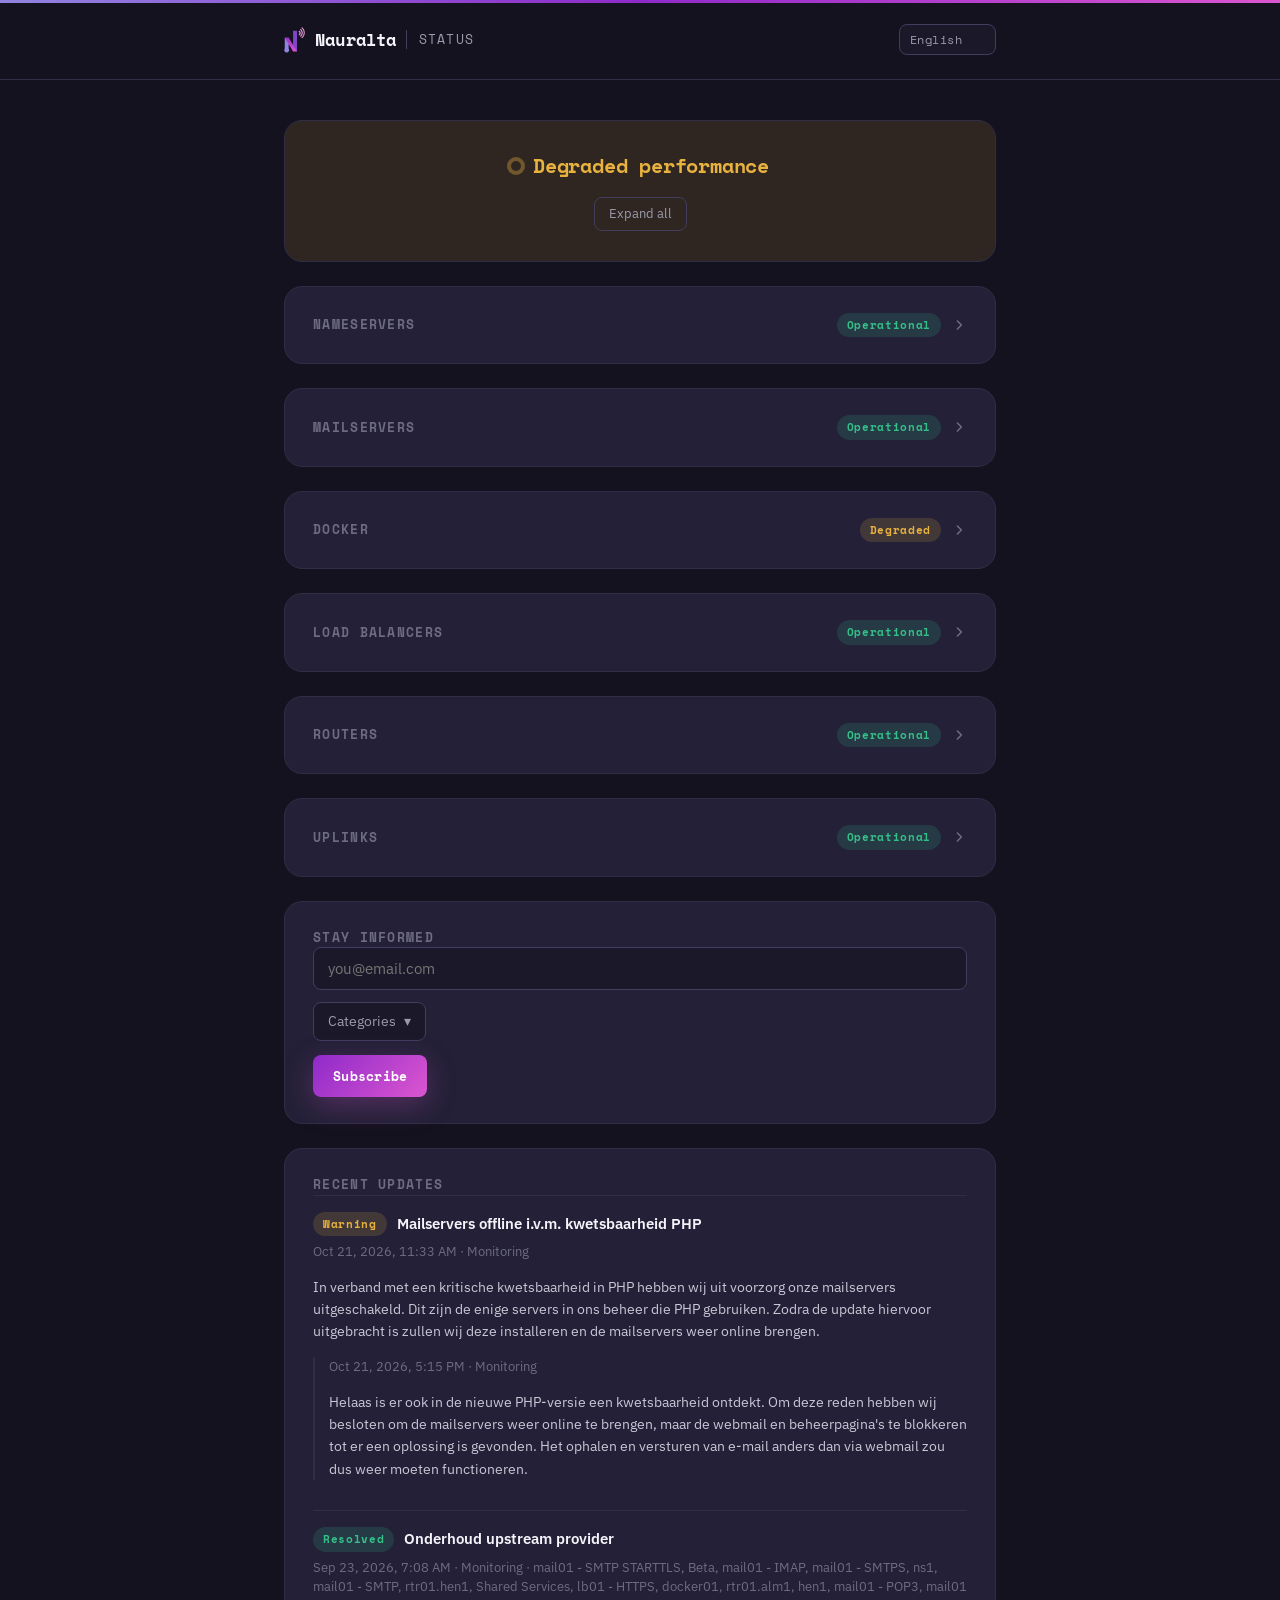
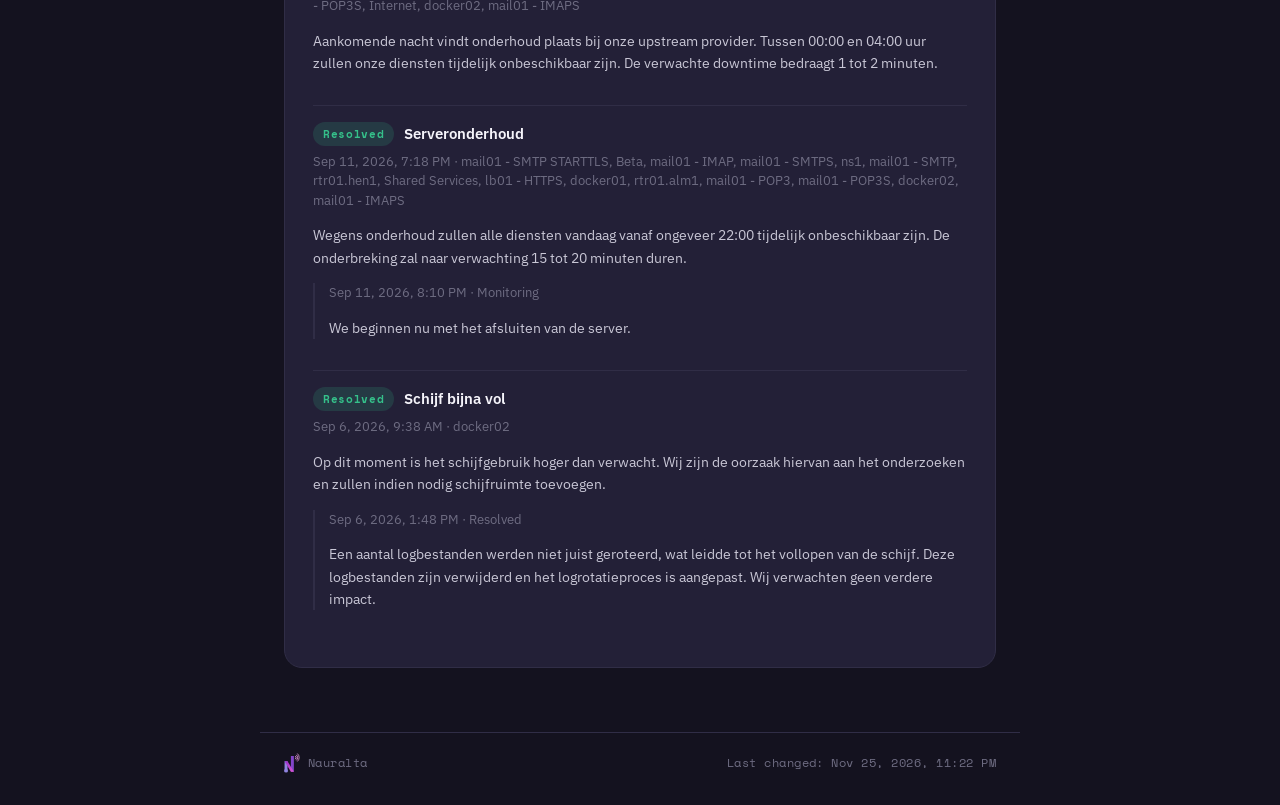
==== commit 625e75d8: "Publish status page: docker02: Operational -> Degraded" ====
--- a/index.html
+++ b/index.html
@@ -1,4 +1,4 @@
-<!doctype html><html lang="en" class="no-i18n"><head><meta charset="utf-8"><meta name="viewport" content="width=device-width, initial-scale=1"><meta name="robots" content="index, follow"><title>Nauralta</title><link rel="preconnect" href="https://fonts.googleapis.com"><link rel="preconnect" href="https://fonts.gstatic.com" crossorigin><link href="https://fonts.googleapis.com/css2?family=Space+Mono:wght@400;700&family=IBM+Plex+Sans:wght@400;500;600&display=swap" rel="stylesheet"><link rel="stylesheet" href="style.css"><noscript><style>html.no-i18n{visibility:visible}</style></noscript></head><body><header class="topbar"><div class="wrap topbar-inner"><div class="brand-group"><img class="logo-icon" alt="" src="[data-uri]"><span class="brand-name">Nauralta</span><span class="brand-sub" data-i18n="brand.subtitle">Status</span></div><select id="lang-switch" class="lang-switch" aria-label="Language"></select></div></header><main class="wrap"><section class="hero hero-good"><div class="hero-status"><span class="hero-dot"></span><h1 data-i18n="hero.good">All systems operational</h1></div><button type="button" id="toggle-all-groups" class="hero-toggle-all" data-i18n="groups.expandAll">Expand all</button></section><section class="card group collapsed" data-group-id="b0c31294-1b76-448d-bfdb-e9b8179433e2"><button type="button" class="group-head" data-group-toggle><h2 class="group-title">Nameservers</h2><span class="group-head-right"><span class="badge badge-good" data-i18n="state.operational">Operational</span><svg class="chevron" viewBox="0 0 20 20" fill="none" xmlns="http://www.w3.org/2000/svg" aria-hidden="true"><path d="M5 8l5 5 5-5" stroke="currentColor" stroke-width="2" stroke-linecap="round" stroke-linejoin="round"/></svg></span></button><div class="rows"><div class="row"><div class="row-top"><span class="row-name-group"><span class="dot dot-good"></span><span class="row-name">ns1</span><span class="sr-only" data-i18n="state.operational">Operational</span></span><span class="row-uptime uptime-good" data-i18n-template="history.uptime" data-value="100">100% uptime</span></div><div class="hbars"><span class="hbar hbar-nodata" tabindex="0" data-status="nodata" data-date="2026-08-27" data-down-seconds="0" data-degraded-seconds="0"></span><span class="hbar hbar-nodata" tabindex="0" data-status="nodata" data-date="2026-08-28" data-down-seconds="0" data-degraded-seconds="0"></span><span class="hbar hbar-nodata" tabindex="0" data-status="nodata" data-date="2026-08-29" data-down-seconds="0" data-degraded-seconds="0"></span><span class="hbar hbar-nodata" tabindex="0" data-status="nodata" data-date="2026-08-30" data-down-seconds="0" data-degraded-seconds="0"></span><span class="hbar hbar-nodata" tabindex="0" data-status="nodata" data-date="2026-08-31" data-down-seconds="0" data-degraded-seconds="0"></span><span class="hbar hbar-nodata" tabindex="0" data-status="nodata" data-date="2026-09-01" data-down-seconds="0" data-degraded-seconds="0"></span><span class="hbar hbar-nodata" tabindex="0" data-status="nodata" data-date="2026-09-02" data-down-seconds="0" data-degraded-seconds="0"></span><span class="hbar hbar-nodata" tabindex="0" data-status="nodata" data-date="2026-09-03" data-down-seconds="0" data-degraded-seconds="0"></span><span class="hbar hbar-operational" tabindex="0" data-status="operational" data-date="2026-09-04" data-down-seconds="0" data-degraded-seconds="0"></span><span class="hbar hbar-operational" tabindex="0" data-status="operational" data-date="2026-09-05" data-down-seconds="0" data-degraded-seconds="0"></span><span class="hbar hbar-operational" tabindex="0" data-status="operational" data-date="2026-09-06" data-down-seconds="0" data-degraded-seconds="0"></span><span class="hbar hbar-operational" tabindex="0" data-status="operational" data-date="2026-09-07" data-down-seconds="0" data-degraded-seconds="0"></span><span class="hbar hbar-operational" tabindex="0" data-status="operational" data-date="2026-09-08" data-down-seconds="0" data-degraded-seconds="0"></span><span class="hbar hbar-operational" tabindex="0" data-status="operational" data-date="2026-09-09" data-down-seconds="0" data-degraded-seconds="0"></span><span class="hbar hbar-operational" tabindex="0" data-status="operational" data-date="2026-09-10" data-down-seconds="0" data-degraded-seconds="0"></span><span class="hbar hbar-operational" tabindex="0" data-status="operational" data-date="2026-09-11" data-down-seconds="0" data-degraded-seconds="0"></span><span class="hbar hbar-operational" tabindex="0" data-status="operational" data-date="2026-09-12" data-down-seconds="0" data-degraded-seconds="0"></span><span class="hbar hbar-operational" tabindex="0" data-status="operational" data-date="2026-09-13" data-down-seconds="0" data-degraded-seconds="0"></span><span class="hbar hbar-operational" tabindex="0" data-status="operational" data-date="2026-09-14" data-down-seconds="0" data-degraded-seconds="0"></span><span class="hbar hbar-operational" tabindex="0" data-status="operational" data-date="2026-09-15" data-down-seconds="0" data-degraded-seconds="0"></span><span class="hbar hbar-operational" tabindex="0" data-status="operational" data-date="2026-09-16" data-down-seconds="0" data-degraded-seconds="0"></span><span class="hbar hbar-operational" tabindex="0" data-status="operational" data-date="2026-09-17" data-down-seconds="0" data-degraded-seconds="0"></span><span class="hbar hbar-operational" tabindex="0" data-status="operational" data-date="2026-09-18" data-down-seconds="0" data-degraded-seconds="0"></span><span class="hbar hbar-operational" tabindex="0" data-status="operational" data-date="2026-09-19" data-down-seconds="0" data-degraded-seconds="0"></span><span class="hbar hbar-operational" tabindex="0" data-status="operational" data-date="2026-09-20" data-down-seconds="0" data-degraded-seconds="0"></span><span class="hbar hbar-operational" tabindex="0" data-status="operational" data-date="2026-09-21" data-down-seconds="0" data-degraded-seconds="0"></span><span class="hbar hbar-operational" tabindex="0" data-status="operational" data-date="2026-09-22" data-down-seconds="0" data-degraded-seconds="0"></span><span class="hbar hbar-operational" tabindex="0" data-status="operational" data-date="2026-09-23" data-down-seconds="0" data-degraded-seconds="0"></span><span class="hbar hbar-operational" tabindex="0" data-status="operational" data-date="2026-09-24" data-down-seconds="0" data-degraded-seconds="0"></span><span class="hbar hbar-operational" tabindex="0" data-status="operational" data-date="2026-09-25" data-down-seconds="0" data-degraded-seconds="0"></span><span class="hbar hbar-operational" tabindex="0" data-status="operational" data-date="2026-09-26" data-down-seconds="0" data-degraded-seconds="0"></span><span class="hbar hbar-operational" tabindex="0" data-status="operational" data-date="2026-09-27" data-down-seconds="0" data-degraded-seconds="0"></span><span class="hbar hbar-operational" tabindex="0" data-status="operational" data-date="2026-09-28" data-down-seconds="0" data-degraded-seconds="0"></span><span class="hbar hbar-operational" tabindex="0" data-status="operational" data-date="2026-09-29" data-down-seconds="0" data-degraded-seconds="0"></span><span class="hbar hbar-operational" tabindex="0" data-status="operational" data-date="2026-09-30" data-down-seconds="0" data-degraded-seconds="0"></span><span class="hbar hbar-operational" tabindex="0" data-status="operational" data-date="2026-10-01" data-down-seconds="0" data-degraded-seconds="0"></span><span class="hbar hbar-operational" tabindex="0" data-status="operational" data-date="2026-10-02" data-down-seconds="0" data-degraded-seconds="0"></span><span class="hbar hbar-operational" tabindex="0" data-status="operational" data-date="2026-10-03" data-down-seconds="0" data-degraded-seconds="0"></span><span class="hbar hbar-operational" tabindex="0" data-status="operational" data-date="2026-10-04" data-down-seconds="0" data-degraded-seconds="0"></span><span class="hbar hbar-operational" tabindex="0" data-status="operational" data-date="2026-10-05" data-down-seconds="0" data-degraded-seconds="0"></span><span class="hbar hbar-operational" tabindex="0" data-status="operational" data-date="2026-10-06" data-down-seconds="0" data-degraded-seconds="0"></span><span class="hbar hbar-operational" tabindex="0" data-status="operational" data-date="2026-10-07" data-down-seconds="0" data-degraded-seconds="0"></span><span class="hbar hbar-operational" tabindex="0" data-status="operational" data-date="2026-10-08" data-down-seconds="0" data-degraded-seconds="0"></span><span class="hbar hbar-operational" tabindex="0" data-status="operational" data-date="2026-10-09" data-down-seconds="0" data-degraded-seconds="0"></span><span class="hbar hbar-operational" tabindex="0" data-status="operational" data-date="2026-10-10" data-down-seconds="0" data-degraded-seconds="0"></span><span class="hbar hbar-operational" tabindex="0" data-status="operational" data-date="2026-10-11" data-down-seconds="0" data-degraded-seconds="0"></span><span class="hbar hbar-operational" tabindex="0" data-status="operational" data-date="2026-10-12" data-down-seconds="0" data-degraded-seconds="0"></span><span class="hbar hbar-operational" tabindex="0" data-status="operational" data-date="2026-10-13" data-down-seconds="0" data-degraded-seconds="0"></span><span class="hbar hbar-operational" tabindex="0" data-status="operational" data-date="2026-10-14" data-down-seconds="0" data-degraded-seconds="0"></span><span class="hbar hbar-operational" tabindex="0" data-status="operational" data-date="2026-10-15" data-down-seconds="0" data-degraded-seconds="0"></span><span class="hbar hbar-operational" tabindex="0" data-status="operational" data-date="2026-10-16" data-down-seconds="0" data-degraded-seconds="0"></span><span class="hbar hbar-operational" tabindex="0" data-status="operational" data-date="2026-10-17" data-down-seconds="0" data-degraded-seconds="0"></span><span class="hbar hbar-operational" tabindex="0" data-status="operational" data-date="2026-10-18" data-down-seconds="0" data-degraded-seconds="0"></span><span class="hbar hbar-operational" tabindex="0" data-status="operational" data-date="2026-10-19" data-down-seconds="0" data-degraded-seconds="0"></span><span class="hbar hbar-operational" tabindex="0" data-status="operational" data-date="2026-10-20" data-down-seconds="0" data-degraded-seconds="0"></span><span class="hbar hbar-operational" tabindex="0" data-status="operational" data-date="2026-10-21" data-down-seconds="0" data-degraded-seconds="0"></span><span class="hbar hbar-operational" tabindex="0" data-status="operational" data-date="2026-10-22" data-down-seconds="0" data-degraded-seconds="0"></span><span class="hbar hbar-operational" tabindex="0" data-status="operational" data-date="2026-10-23" data-down-seconds="0" data-degraded-seconds="0"></span><span class="hbar hbar-operational" tabindex="0" data-status="operational" data-date="2026-10-24" data-down-seconds="0" data-degraded-seconds="0"></span><span class="hbar hbar-operational" tabindex="0" data-status="operational" data-date="2026-10-25" data-down-seconds="0" data-degraded-seconds="0"></span><span class="hbar hbar-operational" tabindex="0" data-status="operational" data-date="2026-10-26" data-down-seconds="0" data-degraded-seconds="0"></span><span class="hbar hbar-operational" tabindex="0" data-status="operational" data-date="2026-10-27" data-down-seconds="0" data-degraded-seconds="0"></span><span class="hbar hbar-operational" tabindex="0" data-status="operational" data-date="2026-10-28" data-down-seconds="0" data-degraded-seconds="0"></span><span class="hbar hbar-operational" tabindex="0" data-status="operational" data-date="2026-10-29" data-down-seconds="0" data-degraded-seconds="0"></span><span class="hbar hbar-operational" tabindex="0" data-status="operational" data-date="2026-10-30" data-down-seconds="0" data-degraded-seconds="0"></span><span class="hbar hbar-operational" tabindex="0" data-status="operational" data-date="2026-10-31" data-down-seconds="0" data-degraded-seconds="0"></span><span class="hbar hbar-operational" tabindex="0" data-status="operational" data-date="2026-11-01" data-down-seconds="0" data-degraded-seconds="0"></span><span class="hbar hbar-operational" tabindex="0" data-status="operational" data-date="2026-11-02" data-down-seconds="0" data-degraded-seconds="0"></span><span class="hbar hbar-operational" tabindex="0" data-status="operational" data-date="2026-11-03" data-down-seconds="0" data-degraded-seconds="0"></span><span class="hbar hbar-operational" tabindex="0" data-status="operational" data-date="2026-11-04" data-down-seconds="0" data-degraded-seconds="0"></span><span class="hbar hbar-operational" tabindex="0" data-status="operational" data-date="2026-11-05" data-down-seconds="0" data-degraded-seconds="0"></span><span class="hbar hbar-operational" tabindex="0" data-status="operational" data-date="2026-11-06" data-down-seconds="0" data-degraded-seconds="0"></span><span class="hbar hbar-operational" tabindex="0" data-status="operational" data-date="2026-11-07" data-down-seconds="0" data-degraded-seconds="0"></span><span class="hbar hbar-operational" tabindex="0" data-status="operational" data-date="2026-11-08" data-down-seconds="0" data-degraded-seconds="0"></span><span class="hbar hbar-operational" tabindex="0" data-status="operational" data-date="2026-11-09" data-down-seconds="0" data-degraded-seconds="0"></span><span class="hbar hbar-operational" tabindex="0" data-status="operational" data-date="2026-11-10" data-down-seconds="0" data-degraded-seconds="0"></span><span class="hbar hbar-operational" tabindex="0" data-status="operational" data-date="2026-11-11" data-down-seconds="0" data-degraded-seconds="0"></span><span class="hbar hbar-operational" tabindex="0" data-status="operational" data-date="2026-11-12" data-down-seconds="0" data-degraded-seconds="0"></span><span class="hbar hbar-operational" tabindex="0" data-status="operational" data-date="2026-11-13" data-down-seconds="0" data-degraded-seconds="0"></span><span class="hbar hbar-operational" tabindex="0" data-status="operational" data-date="2026-11-14" data-down-seconds="0" data-degraded-seconds="0"></span><span class="hbar hbar-operational" tabindex="0" data-status="operational" data-date="2026-11-15" data-down-seconds="0" data-degraded-seconds="0"></span><span class="hbar hbar-operational" tabindex="0" data-status="operational" data-date="2026-11-16" data-down-seconds="0" data-degraded-seconds="0"></span><span class="hbar hbar-operational" tabindex="0" data-status="operational" data-date="2026-11-17" data-down-seconds="0" data-degraded-seconds="0"></span><span class="hbar hbar-operational" tabindex="0" data-status="operational" data-date="2026-11-18" data-down-seconds="0" data-degraded-seconds="0"></span><span class="hbar hbar-operational" tabindex="0" data-status="operational" data-date="2026-11-19" data-down-seconds="0" data-degraded-seconds="0"></span><span class="hbar hbar-operational" tabindex="0" data-status="operational" data-date="2026-11-20" data-down-seconds="0" data-degraded-seconds="0"></span><span class="hbar hbar-operational" tabindex="0" data-status="operational" data-date="2026-11-21" data-down-seconds="0" data-degraded-seconds="0"></span><span class="hbar hbar-operational" tabindex="0" data-status="operational" data-date="2026-11-22" data-down-seconds="0" data-degraded-seconds="0"></span><span class="hbar hbar-operational" tabindex="0" data-status="operational" data-date="2026-11-23" data-down-seconds="0" data-degraded-seconds="0"></span><span class="hbar hbar-operational" tabindex="0" data-status="operational" data-date="2026-11-24" data-down-seconds="0" data-degraded-seconds="0"></span><span class="hbar hbar-operational" tabindex="0" data-status="operational" data-date="2026-11-25" data-down-seconds="0" data-degraded-seconds="0"></span></div><div class="row-dates"><span class="days-full" data-i18n-template="history.daysAgo" data-value="90">90 days ago</span><span class="days-mobile" data-i18n-template="history.daysAgo" data-value="30">30 days ago</span><span data-i18n="history.today">Today</span></div></div><div class="row"><div class="row-top"><span class="row-name-group"><span class="dot dot-good"></span><span class="row-name">ns2</span><span class="sr-only" data-i18n="state.operational">Operational</span></span><span class="row-uptime uptime-good" data-i18n-template="history.uptime" data-value="99.989">99.989% uptime</span></div><div class="hbars"><span class="hbar hbar-nodata" tabindex="0" data-status="nodata" data-date="2026-08-27" data-down-seconds="0" data-degraded-seconds="0"></span><span class="hbar hbar-nodata" tabindex="0" data-status="nodata" data-date="2026-08-28" data-down-seconds="0" data-degraded-seconds="0"></span><span class="hbar hbar-nodata" tabindex="0" data-status="nodata" data-date="2026-08-29" data-down-seconds="0" data-degraded-seconds="0"></span><span class="hbar hbar-nodata" tabindex="0" data-status="nodata" data-date="2026-08-30" data-down-seconds="0" data-degraded-seconds="0"></span><span class="hbar hbar-nodata" tabindex="0" data-status="nodata" data-date="2026-08-31" data-down-seconds="0" data-degraded-seconds="0"></span><span class="hbar hbar-nodata" tabindex="0" data-status="nodata" data-date="2026-09-01" data-down-seconds="0" data-degraded-seconds="0"></span><span class="hbar hbar-nodata" tabindex="0" data-status="nodata" data-date="2026-09-02" data-down-seconds="0" data-degraded-seconds="0"></span><span class="hbar hbar-nodata" tabindex="0" data-status="nodata" data-date="2026-09-03" data-down-seconds="0" data-degraded-seconds="0"></span><span class="hbar hbar-operational" tabindex="0" data-status="operational" data-date="2026-09-04" data-down-seconds="0" data-degraded-seconds="0"></span><span class="hbar hbar-operational" tabindex="0" data-status="operational" data-date="2026-09-05" data-down-seconds="0" data-degraded-seconds="0"></span><span class="hbar hbar-operational" tabindex="0" data-status="operational" data-date="2026-09-06" data-down-seconds="0" data-degraded-seconds="0"></span><span class="hbar hbar-operational" tabindex="0" data-status="operational" data-date="2026-09-07" data-down-seconds="0" data-degraded-seconds="0"></span><span class="hbar hbar-operational" tabindex="0" data-status="operational" data-date="2026-09-08" data-down-seconds="0" data-degraded-seconds="0"></span><span class="hbar hbar-operational" tabindex="0" data-status="operational" data-date="2026-09-09" data-down-seconds="0" data-degraded-seconds="0"></span><span class="hbar hbar-operational" tabindex="0" data-status="operational" data-date="2026-09-10" data-down-seconds="0" data-degraded-seconds="0"></span><span class="hbar hbar-operational" tabindex="0" data-status="operational" data-date="2026-09-11" data-down-seconds="0" data-degraded-seconds="0"></span><span class="hbar hbar-operational" tabindex="0" data-status="operational" data-date="2026-09-12" data-down-seconds="0" data-degraded-seconds="0"></span><span class="hbar hbar-operational" tabindex="0" data-status="operational" data-date="2026-09-13" data-down-seconds="0" data-degraded-seconds="0"></span><span class="hbar hbar-operational" tabindex="0" data-status="operational" data-date="2026-09-14" data-down-seconds="0" data-degraded-seconds="0"></span><span class="hbar hbar-operational" tabindex="0" data-status="operational" data-date="2026-09-15" data-down-seconds="0" data-degraded-seconds="0"></span><span class="hbar hbar-operational" tabindex="0" data-status="operational" data-date="2026-09-16" data-down-seconds="0" data-degraded-seconds="0"></span><span class="hbar hbar-operational" tabindex="0" data-status="operational" data-date="2026-09-17" data-down-seconds="0" data-degraded-seconds="0"></span><span class="hbar hbar-operational" tabindex="0" data-status="operational" data-date="2026-09-18" data-down-seconds="0" data-degraded-seconds="0"></span><span class="hbar hbar-operational" tabindex="0" data-status="operational" data-date="2026-09-19" data-down-seconds="0" data-degraded-seconds="0"></span><span class="hbar hbar-operational" tabindex="0" data-status="operational" data-date="2026-09-20" data-down-seconds="0" data-degraded-seconds="0"></span><span class="hbar hbar-operational" tabindex="0" data-status="operational" data-date="2026-09-21" data-down-seconds="0" data-degraded-seconds="0"></span><span class="hbar hbar-operational" tabindex="0" data-status="operational" data-date="2026-09-22" data-down-seconds="0" data-degraded-seconds="0"></span><span class="hbar hbar-operational" tabindex="0" data-status="operational" data-date="2026-09-23" data-down-seconds="0" data-degraded-seconds="0"></span><span class="hbar hbar-operational" tabindex="0" data-status="operational" data-date="2026-09-24" data-down-seconds="0" data-degraded-seconds="0"></span><span class="hbar hbar-operational" tabindex="0" data-status="operational" data-date="2026-09-25" data-down-seconds="0" data-degraded-seconds="0"></span><span class="hbar hbar-operational" tabindex="0" data-status="operational" data-date="2026-09-26" data-down-seconds="0" data-degraded-seconds="0"></span><span class="hbar hbar-operational" tabindex="0" data-status="operational" data-date="2026-09-27" data-down-seconds="0" data-degraded-seconds="0"></span><span class="hbar hbar-operational" tabindex="0" data-status="operational" data-date="2026-09-28" data-down-seconds="0" data-degraded-seconds="0"></span><span class="hbar hbar-operational" tabindex="0" data-status="operational" data-date="2026-09-29" data-down-seconds="0" data-degraded-seconds="0"></span><span class="hbar hbar-operational" tabindex="0" data-status="operational" data-date="2026-09-30" data-down-seconds="0" data-degraded-seconds="0"></span><span class="hbar hbar-operational" tabindex="0" data-status="operational" data-date="2026-10-01" data-down-seconds="0" data-degraded-seconds="0"></span><span class="hbar hbar-operational" tabindex="0" data-status="operational" data-date="2026-10-02" data-down-seconds="0" data-degraded-seconds="0"></span><span class="hbar hbar-operational" tabindex="0" data-status="operational" data-date="2026-10-03" data-down-seconds="0" data-degraded-seconds="0"></span><span class="hbar hbar-operational" tabindex="0" data-status="operational" data-date="2026-10-04" data-down-seconds="0" data-degraded-seconds="0"></span><span class="hbar hbar-operational" tabindex="0" data-status="operational" data-date="2026-10-05" data-down-seconds="0" data-degraded-seconds="0"></span><span class="hbar hbar-operational" tabindex="0" data-status="operational" data-date="2026-10-06" data-down-seconds="0" data-degraded-seconds="0"></span><span class="hbar hbar-operational" tabindex="0" data-status="operational" data-date="2026-10-07" data-down-seconds="0" data-degraded-seconds="0"></span><span class="hbar hbar-operational" tabindex="0" data-status="operational" data-date="2026-10-08" data-down-seconds="0" data-degraded-seconds="0"></span><span class="hbar hbar-operational" tabindex="0" data-status="operational" data-date="2026-10-09" data-down-seconds="0" data-degraded-seconds="0"></span><span class="hbar hbar-operational" tabindex="0" data-status="operational" data-date="2026-10-10" data-down-seconds="0" data-degraded-seconds="0"></span><span class="hbar hbar-operational" tabindex="0" data-status="operational" data-date="2026-10-11" data-down-seconds="0" data-degraded-seconds="0"></span><span class="hbar hbar-operational" tabindex="0" data-status="operational" data-date="2026-10-12" data-down-seconds="0" data-degraded-seconds="0"></span><span class="hbar hbar-operational" tabindex="0" data-status="operational" data-date="2026-10-13" data-down-seconds="0" data-degraded-seconds="0"></span><span class="hbar hbar-operational" tabindex="0" data-status="operational" data-date="2026-10-14" data-down-seconds="0" data-degraded-seconds="0"></span><span class="hbar hbar-operational" tabindex="0" data-status="operational" data-date="2026-10-15" data-down-seconds="0" data-degraded-seconds="0"></span><span class="hbar hbar-operational" tabindex="0" data-status="operational" data-date="2026-10-16" data-down-seconds="0" data-degraded-seconds="0"></span><span class="hbar hbar-operational" tabindex="0" data-status="operational" data-date="2026-10-17" data-down-seconds="0" data-degraded-seconds="0"></span><span class="hbar hbar-operational" tabindex="0" data-status="operational" data-date="2026-10-18" data-down-seconds="0" data-degraded-seconds="0"></span><span class="hbar hbar-operational" tabindex="0" data-status="operational" data-date="2026-10-19" data-down-seconds="0" data-degraded-seconds="0"></span><span class="hbar hbar-operational" tabindex="0" data-status="operational" data-date="2026-10-20" data-down-seconds="0" data-degraded-seconds="0"></span><span class="hbar hbar-operational" tabindex="0" data-status="operational" data-date="2026-10-21" data-down-seconds="0" data-degraded-seconds="0"></span><span class="hbar hbar-operational" tabindex="0" data-status="operational" data-date="2026-10-22" data-down-seconds="0" data-degraded-seconds="0"></span><span class="hbar hbar-operational" tabindex="0" data-status="operational" data-date="2026-10-23" data-down-seconds="0" data-degraded-seconds="0"></span><span class="hbar hbar-operational" tabindex="0" data-status="operational" data-date="2026-10-24" data-down-seconds="0" data-degraded-seconds="0"></span><span class="hbar hbar-operational" tabindex="0" data-status="operational" data-date="2026-10-25" data-down-seconds="0" data-degraded-seconds="0"></span><span class="hbar hbar-operational" tabindex="0" data-status="operational" data-date="2026-10-26" data-down-seconds="0" data-degraded-seconds="0"></span><span class="hbar hbar-operational" tabindex="0" data-status="operational" data-date="2026-10-27" data-down-seconds="0" data-degraded-seconds="0"></span><span class="hbar hbar-operational" tabindex="0" data-status="operational" data-date="2026-10-28" data-down-seconds="0" data-degraded-seconds="0"></span><span class="hbar hbar-operational" tabindex="0" data-status="operational" data-date="2026-10-29" data-down-seconds="0" data-degraded-seconds="0"></span><span class="hbar hbar-operational" tabindex="0" data-status="operational" data-date="2026-10-30" data-down-seconds="0" data-degraded-seconds="0"></span><span class="hbar hbar-operational" tabindex="0" data-status="operational" data-date="2026-10-31" data-down-seconds="0" data-degraded-seconds="0"></span><span class="hbar hbar-operational" tabindex="0" data-status="operational" data-date="2026-11-01" data-down-seconds="0" data-degraded-seconds="0"></span><span class="hbar hbar-operational" tabindex="0" data-status="operational" data-date="2026-11-02" data-down-seconds="0" data-degraded-seconds="0"></span><span class="hbar hbar-operational" tabindex="0" data-status="operational" data-date="2026-11-03" data-down-seconds="0" data-degraded-seconds="0"></span><span class="hbar hbar-operational" tabindex="0" data-status="operational" data-date="2026-11-04" data-down-seconds="0" data-degraded-seconds="0"></span><span class="hbar hbar-operational" tabindex="0" data-status="operational" data-date="2026-11-05" data-down-seconds="0" data-degraded-seconds="0"></span><span class="hbar hbar-operational" tabindex="0" data-status="operational" data-date="2026-11-06" data-down-seconds="0" data-degraded-seconds="0"></span><span class="hbar hbar-operational" tabindex="0" data-status="operational" data-date="2026-11-07" data-down-seconds="0" data-degraded-seconds="0"></span><span class="hbar hbar-operational" tabindex="0" data-status="operational" data-date="2026-11-08" data-down-seconds="0" data-degraded-seconds="0"></span><span class="hbar hbar-operational" tabindex="0" data-status="operational" data-date="2026-11-09" data-down-seconds="0" data-degraded-seconds="0"></span><span class="hbar hbar-down" tabindex="0" data-status="down" data-date="2026-11-10" data-down-seconds="390.732" data-degraded-seconds="0"></span><span class="hbar hbar-operational" tabindex="0" data-status="operational" data-date="2026-11-11" data-down-seconds="0" data-degraded-seconds="0"></span><span class="hbar hbar-operational" tabindex="0" data-status="operational" data-date="2026-11-12" data-down-seconds="0" data-degraded-seconds="0"></span><span class="hbar hbar-operational" tabindex="0" data-status="operational" data-date="2026-11-13" data-down-seconds="0" data-degraded-seconds="0"></span><span class="hbar hbar-operational" tabindex="0" data-status="operational" data-date="2026-11-14" data-down-seconds="0" data-degraded-seconds="0"></span><span class="hbar hbar-operational" tabindex="0" data-status="operational" data-date="2026-11-15" data-down-seconds="0" data-degraded-seconds="0"></span><span class="hbar hbar-operational" tabindex="0" data-status="operational" data-date="2026-11-16" data-down-seconds="0" data-degraded-seconds="0"></span><span class="hbar hbar-down" tabindex="0" data-status="down" data-date="2026-11-17" data-down-seconds="412.298" data-degraded-seconds="0"></span><span class="hbar hbar-operational" tabindex="0" data-status="operational" data-date="2026-11-18" data-down-seconds="0" data-degraded-seconds="0"></span><span class="hbar hbar-operational" tabindex="0" data-status="operational" data-date="2026-11-19" data-down-seconds="0" data-degraded-seconds="0"></span><span class="hbar hbar-operational" tabindex="0" data-status="operational" data-date="2026-11-20" data-down-seconds="0" data-degraded-seconds="0"></span><span class="hbar hbar-operational" tabindex="0" data-status="operational" data-date="2026-11-21" data-down-seconds="0" data-degraded-seconds="0"></span><span class="hbar hbar-operational" tabindex="0" data-status="operational" data-date="2026-11-22" data-down-seconds="0" data-degraded-seconds="0"></span><span class="hbar hbar-operational" tabindex="0" data-status="operational" data-date="2026-11-23" data-down-seconds="0" data-degraded-seconds="0"></span><span class="hbar hbar-operational" tabindex="0" data-status="operational" data-date="2026-11-24" data-down-seconds="0" data-degraded-seconds="0"></span><span class="hbar hbar-operational" tabindex="0" data-status="operational" data-date="2026-11-25" data-down-seconds="0" data-degraded-seconds="0"></span></div><div class="row-dates"><span class="days-full" data-i18n-template="history.daysAgo" data-value="90">90 days ago</span><span class="days-mobile" data-i18n-template="history.daysAgo" data-value="30">30 days ago</span><span data-i18n="history.today">Today</span></div></div></div></section><section class="card group collapsed" data-group-id="54b549ea-eed4-40a3-959c-f4c2c0affce0"><button type="button" class="group-head" data-group-toggle><h2 class="group-title">Mailservers</h2><span class="group-head-right"><span class="badge badge-good" data-i18n="state.operational">Operational</span><svg class="chevron" viewBox="0 0 20 20" fill="none" xmlns="http://www.w3.org/2000/svg" aria-hidden="true"><path d="M5 8l5 5 5-5" stroke="currentColor" stroke-width="2" stroke-linecap="round" stroke-linejoin="round"/></svg></span></button><div class="rows"><div class="row"><div class="row-top"><span class="row-name-group"><span class="dot dot-good"></span><span class="row-name">mail01 - SMTP</span><span class="sr-only" data-i18n="state.operational">Operational</span></span><span class="row-uptime uptime-good" data-i18n-template="history.uptime" data-value="99.823">99.823% uptime</span></div><div class="hbars"><span class="hbar hbar-nodata" tabindex="0" data-status="nodata" data-date="2026-08-27" data-down-seconds="0" data-degraded-seconds="0"></span><span class="hbar hbar-nodata" tabindex="0" data-status="nodata" data-date="2026-08-28" data-down-seconds="0" data-degraded-seconds="0"></span><span class="hbar hbar-nodata" tabindex="0" data-status="nodata" data-date="2026-08-29" data-down-seconds="0" data-degraded-seconds="0"></span><span class="hbar hbar-nodata" tabindex="0" data-status="nodata" data-date="2026-08-30" data-down-seconds="0" data-degraded-seconds="0"></span><span class="hbar hbar-nodata" tabindex="0" data-status="nodata" data-date="2026-08-31" data-down-seconds="0" data-degraded-seconds="0"></span><span class="hbar hbar-nodata" tabindex="0" data-status="nodata" data-date="2026-09-01" data-down-seconds="0" data-degraded-seconds="0"></span><span class="hbar hbar-nodata" tabindex="0" data-status="nodata" data-date="2026-09-02" data-down-seconds="0" data-degraded-seconds="0"></span><span class="hbar hbar-nodata" tabindex="0" data-status="nodata" data-date="2026-09-03" data-down-seconds="0" data-degraded-seconds="0"></span><span class="hbar hbar-nodata" tabindex="0" data-status="nodata" data-date="2026-09-04" data-down-seconds="0" data-degraded-seconds="0"></span><span class="hbar hbar-nodata" tabindex="0" data-status="nodata" data-date="2026-09-05" data-down-seconds="0" data-degraded-seconds="0"></span><span class="hbar hbar-operational" tabindex="0" data-status="operational" data-date="2026-09-06" data-down-seconds="0" data-degraded-seconds="0"></span><span class="hbar hbar-operational" tabindex="0" data-status="operational" data-date="2026-09-07" data-down-seconds="0" data-degraded-seconds="0"></span><span class="hbar hbar-operational" tabindex="0" data-status="operational" data-date="2026-09-08" data-down-seconds="0" data-degraded-seconds="0"></span><span class="hbar hbar-operational" tabindex="0" data-status="operational" data-date="2026-09-09" data-down-seconds="0" data-degraded-seconds="0"></span><span class="hbar hbar-operational" tabindex="0" data-status="operational" data-date="2026-09-10" data-down-seconds="0" data-degraded-seconds="0"></span><span class="hbar hbar-operational" tabindex="0" data-status="operational" data-date="2026-09-11" data-down-seconds="0" data-degraded-seconds="0"></span><span class="hbar hbar-operational" tabindex="0" data-status="operational" data-date="2026-09-12" data-down-seconds="0" data-degraded-seconds="0"></span><span class="hbar hbar-operational" tabindex="0" data-status="operational" data-date="2026-09-13" data-down-seconds="0" data-degraded-seconds="0"></span><span class="hbar hbar-operational" tabindex="0" data-status="operational" data-date="2026-09-14" data-down-seconds="0" data-degraded-seconds="0"></span><span class="hbar hbar-operational" tabindex="0" data-status="operational" data-date="2026-09-15" data-down-seconds="0" data-degraded-seconds="0"></span><span class="hbar hbar-operational" tabindex="0" data-status="operational" data-date="2026-09-16" data-down-seconds="0" data-degraded-seconds="0"></span><span class="hbar hbar-operational" tabindex="0" data-status="operational" data-date="2026-09-17" data-down-seconds="0" data-degraded-seconds="0"></span><span class="hbar hbar-operational" tabindex="0" data-status="operational" data-date="2026-09-18" data-down-seconds="0" data-degraded-seconds="0"></span><span class="hbar hbar-operational" tabindex="0" data-status="operational" data-date="2026-09-19" data-down-seconds="0" data-degraded-seconds="0"></span><span class="hbar hbar-operational" tabindex="0" data-status="operational" data-date="2026-09-20" data-down-seconds="0" data-degraded-seconds="0"></span><span class="hbar hbar-operational" tabindex="0" data-status="operational" data-date="2026-09-21" data-down-seconds="0" data-degraded-seconds="0"></span><span class="hbar hbar-operational" tabindex="0" data-status="operational" data-date="2026-09-22" data-down-seconds="0" data-degraded-seconds="0"></span><span class="hbar hbar-operational" tabindex="0" data-status="operational" data-date="2026-09-23" data-down-seconds="0" data-degraded-seconds="0"></span><span class="hbar hbar-operational" tabindex="0" data-status="operational" data-date="2026-09-24" data-down-seconds="0" data-degraded-seconds="0"></span><span class="hbar hbar-operational" tabindex="0" data-status="operational" data-date="2026-09-25" data-down-seconds="0" data-degraded-seconds="0"></span><span class="hbar hbar-operational" tabindex="0" data-status="operational" data-date="2026-09-26" data-down-seconds="0" data-degraded-seconds="0"></span><span class="hbar hbar-operational" tabindex="0" data-status="operational" data-date="2026-09-27" data-down-seconds="0" data-degraded-seconds="0"></span><span class="hbar hbar-operational" tabindex="0" data-status="operational" data-date="2026-09-28" data-down-seconds="0" data-degraded-seconds="0"></span><span class="hbar hbar-operational" tabindex="0" data-status="operational" data-date="2026-09-29" data-down-seconds="0" data-degraded-seconds="0"></span><span class="hbar hbar-operational" tabindex="0" data-status="operational" data-date="2026-09-30" data-down-seconds="0" data-degraded-seconds="0"></span><span class="hbar hbar-operational" tabindex="0" data-status="operational" data-date="2026-10-01" data-down-seconds="0" data-degraded-seconds="0"></span><span class="hbar hbar-operational" tabindex="0" data-status="operational" data-date="2026-10-02" data-down-seconds="0" data-degraded-seconds="0"></span><span class="hbar hbar-operational" tabindex="0" data-status="operational" data-date="2026-10-03" data-down-seconds="0" data-degraded-seconds="0"></span><span class="hbar hbar-operational" tabindex="0" data-status="operational" data-date="2026-10-04" data-down-seconds="0" data-degraded-seconds="0"></span><span class="hbar hbar-operational" tabindex="0" data-status="operational" data-date="2026-10-05" data-down-seconds="0" data-degraded-seconds="0"></span><span class="hbar hbar-operational" tabindex="0" data-status="operational" data-date="2026-10-06" data-down-seconds="0" data-degraded-seconds="0"></span><span class="hbar hbar-operational" tabindex="0" data-status="operational" data-date="2026-10-07" data-down-seconds="0" data-degraded-seconds="0"></span><span class="hbar hbar-down" tabindex="0" data-status="down" data-date="2026-10-08" data-down-seconds="3635.14" data-degraded-seconds="0"></span><span class="hbar hbar-down" tabindex="0" data-status="down" data-date="2026-10-09" data-down-seconds="8172.105" data-degraded-seconds="7259.858593"></span><span class="hbar hbar-operational" tabindex="0" data-status="operational" data-date="2026-10-10" data-down-seconds="0" data-degraded-seconds="0"></span><span class="hbar hbar-operational" tabindex="0" data-status="operational" data-date="2026-10-11" data-down-seconds="0" data-degraded-seconds="0"></span><span class="hbar hbar-operational" tabindex="0" data-status="operational" data-date="2026-10-12" data-down-seconds="0" data-degraded-seconds="0"></span><span class="hbar hbar-operational" tabindex="0" data-status="operational" data-date="2026-10-13" data-down-seconds="0" data-degraded-seconds="0"></span><span class="hbar hbar-operational" tabindex="0" data-status="operational" data-date="2026-10-14" data-down-seconds="0" data-degraded-seconds="0"></span><span class="hbar hbar-operational" tabindex="0" data-status="operational" data-date="2026-10-15" data-down-seconds="0" data-degraded-seconds="0"></span><span class="hbar hbar-operational" tabindex="0" data-status="operational" data-date="2026-10-16" data-down-seconds="0" data-degraded-seconds="0"></span><span class="hbar hbar-operational" tabindex="0" data-status="operational" data-date="2026-10-17" data-down-seconds="0" data-degraded-seconds="0"></span><span class="hbar hbar-operational" tabindex="0" data-status="operational" data-date="2026-10-18" data-down-seconds="0" data-degraded-seconds="0"></span><span class="hbar hbar-operational" tabindex="0" data-status="operational" data-date="2026-10-19" data-down-seconds="0" data-degraded-seconds="0"></span><span class="hbar hbar-operational" tabindex="0" data-status="operational" data-date="2026-10-20" data-down-seconds="0" data-degraded-seconds="0"></span><span class="hbar hbar-degraded" tabindex="0" data-status="degraded" data-date="2026-10-21" data-down-seconds="0" data-degraded-seconds="20880.254262"></span><span class="hbar hbar-operational" tabindex="0" data-status="operational" data-date="2026-10-22" data-down-seconds="0" data-degraded-seconds="0"></span><span class="hbar hbar-operational" tabindex="0" data-status="operational" data-date="2026-10-23" data-down-seconds="0" data-degraded-seconds="0"></span><span class="hbar hbar-operational" tabindex="0" data-status="operational" data-date="2026-10-24" data-down-seconds="0" data-degraded-seconds="0"></span><span class="hbar hbar-operational" tabindex="0" data-status="operational" data-date="2026-10-25" data-down-seconds="0" data-degraded-seconds="0"></span><span class="hbar hbar-operational" tabindex="0" data-status="operational" data-date="2026-10-26" data-down-seconds="0" data-degraded-seconds="0"></span><span class="hbar hbar-operational" tabindex="0" data-status="operational" data-date="2026-10-27" data-down-seconds="0" data-degraded-seconds="0"></span><span class="hbar hbar-operational" tabindex="0" data-status="operational" data-date="2026-10-28" data-down-seconds="0" data-degraded-seconds="0"></span><span class="hbar hbar-operational" tabindex="0" data-status="operational" data-date="2026-10-29" data-down-seconds="0" data-degraded-seconds="0"></span><span class="hbar hbar-operational" tabindex="0" data-status="operational" data-date="2026-10-30" data-down-seconds="0" data-degraded-seconds="0"></span><span class="hbar hbar-down" tabindex="0" data-status="down" data-date="2026-10-31" data-down-seconds="536.2049999999999" data-degraded-seconds="0"></span><span class="hbar hbar-operational" tabindex="0" data-status="operational" data-date="2026-11-01" data-down-seconds="0" data-degraded-seconds="0"></span><span class="hbar hbar-operational" tabindex="0" data-status="operational" data-date="2026-11-02" data-down-seconds="0" data-degraded-seconds="0"></span><span class="hbar hbar-operational" tabindex="0" data-status="operational" data-date="2026-11-03" data-down-seconds="0" data-degraded-seconds="0"></span><span class="hbar hbar-operational" tabindex="0" data-status="operational" data-date="2026-11-04" data-down-seconds="0" data-degraded-seconds="0"></span><span class="hbar hbar-operational" tabindex="0" data-status="operational" data-date="2026-11-05" data-down-seconds="0" data-degraded-seconds="0"></span><span class="hbar hbar-operational" tabindex="0" data-status="operational" data-date="2026-11-06" data-down-seconds="0" data-degraded-seconds="0"></span><span class="hbar hbar-operational" tabindex="0" data-status="operational" data-date="2026-11-07" data-down-seconds="0" data-degraded-seconds="0"></span><span class="hbar hbar-operational" tabindex="0" data-status="operational" data-date="2026-11-08" data-down-seconds="0" data-degraded-seconds="0"></span><span class="hbar hbar-operational" tabindex="0" data-status="operational" data-date="2026-11-09" data-down-seconds="0" data-degraded-seconds="0"></span><span class="hbar hbar-operational" tabindex="0" data-status="operational" data-date="2026-11-10" data-down-seconds="0" data-degraded-seconds="0"></span><span class="hbar hbar-operational" tabindex="0" data-status="operational" data-date="2026-11-11" data-down-seconds="0" data-degraded-seconds="0"></span><span class="hbar hbar-operational" tabindex="0" data-status="operational" data-date="2026-11-12" data-down-seconds="0" data-degraded-seconds="0"></span><span class="hbar hbar-operational" tabindex="0" data-status="operational" data-date="2026-11-13" data-down-seconds="0" data-degraded-seconds="0"></span><span class="hbar hbar-operational" tabindex="0" data-status="operational" data-date="2026-11-14" data-down-seconds="0" data-degraded-seconds="0"></span><span class="hbar hbar-operational" tabindex="0" data-status="operational" data-date="2026-11-15" data-down-seconds="0" data-degraded-seconds="0"></span><span class="hbar hbar-operational" tabindex="0" data-status="operational" data-date="2026-11-16" data-down-seconds="0" data-degraded-seconds="0"></span><span class="hbar hbar-operational" tabindex="0" data-status="operational" data-date="2026-11-17" data-down-seconds="0" data-degraded-seconds="0"></span><span class="hbar hbar-operational" tabindex="0" data-status="operational" data-date="2026-11-18" data-down-seconds="0" data-degraded-seconds="0"></span><span class="hbar hbar-operational" tabindex="0" data-status="operational" data-date="2026-11-19" data-down-seconds="0" data-degraded-seconds="0"></span><span class="hbar hbar-operational" tabindex="0" data-status="operational" data-date="2026-11-20" data-down-seconds="0" data-degraded-seconds="0"></span><span class="hbar hbar-operational" tabindex="0" data-status="operational" data-date="2026-11-21" data-down-seconds="0" data-degraded-seconds="0"></span><span class="hbar hbar-operational" tabindex="0" data-status="operational" data-date="2026-11-22" data-down-seconds="0" data-degraded-seconds="0"></span><span class="hbar hbar-operational" tabindex="0" data-status="operational" data-date="2026-11-23" data-down-seconds="0" data-degraded-seconds="0"></span><span class="hbar hbar-operational" tabindex="0" data-status="operational" data-date="2026-11-24" data-down-seconds="0" data-degraded-seconds="0"></span><span class="hbar hbar-operational" tabindex="0" data-status="operational" data-date="2026-11-25" data-down-seconds="0" data-degraded-seconds="0"></span></div><div class="row-dates"><span class="days-full" data-i18n-template="history.daysAgo" data-value="90">90 days ago</span><span class="days-mobile" data-i18n-template="history.daysAgo" data-value="30">30 days ago</span><span data-i18n="history.today">Today</span></div></div><div class="row"><div class="row-top"><span class="row-name-group"><span class="dot dot-good"></span><span class="row-name">mail01 - SMTPS</span><span class="sr-only" data-i18n="state.operational">Operational</span></span><span class="row-uptime uptime-good" data-i18n-template="history.uptime" data-value="99.798">99.798% uptime</span></div><div class="hbars"><span class="hbar hbar-nodata" tabindex="0" data-status="nodata" data-date="2026-08-27" data-down-seconds="0" data-degraded-seconds="0"></span><span class="hbar hbar-nodata" tabindex="0" data-status="nodata" data-date="2026-08-28" data-down-seconds="0" data-degraded-seconds="0"></span><span class="hbar hbar-nodata" tabindex="0" data-status="nodata" data-date="2026-08-29" data-down-seconds="0" data-degraded-seconds="0"></span><span class="hbar hbar-nodata" tabindex="0" data-status="nodata" data-date="2026-08-30" data-down-seconds="0" data-degraded-seconds="0"></span><span class="hbar hbar-nodata" tabindex="0" data-status="nodata" data-date="2026-08-31" data-down-seconds="0" data-degraded-seconds="0"></span><span class="hbar hbar-nodata" tabindex="0" data-status="nodata" data-date="2026-09-01" data-down-seconds="0" data-degraded-seconds="0"></span><span class="hbar hbar-nodata" tabindex="0" data-status="nodata" data-date="2026-09-02" data-down-seconds="0" data-degraded-seconds="0"></span><span class="hbar hbar-nodata" tabindex="0" data-status="nodata" data-date="2026-09-03" data-down-seconds="0" data-degraded-seconds="0"></span><span class="hbar hbar-nodata" tabindex="0" data-status="nodata" data-date="2026-09-04" data-down-seconds="0" data-degraded-seconds="0"></span><span class="hbar hbar-nodata" tabindex="0" data-status="nodata" data-date="2026-09-05" data-down-seconds="0" data-degraded-seconds="0"></span><span class="hbar hbar-operational" tabindex="0" data-status="operational" data-date="2026-09-06" data-down-seconds="0" data-degraded-seconds="0"></span><span class="hbar hbar-operational" tabindex="0" data-status="operational" data-date="2026-09-07" data-down-seconds="0" data-degraded-seconds="0"></span><span class="hbar hbar-operational" tabindex="0" data-status="operational" data-date="2026-09-08" data-down-seconds="0" data-degraded-seconds="0"></span><span class="hbar hbar-operational" tabindex="0" data-status="operational" data-date="2026-09-09" data-down-seconds="0" data-degraded-seconds="0"></span><span class="hbar hbar-operational" tabindex="0" data-status="operational" data-date="2026-09-10" data-down-seconds="0" data-degraded-seconds="0"></span><span class="hbar hbar-operational" tabindex="0" data-status="operational" data-date="2026-09-11" data-down-seconds="0" data-degraded-seconds="0"></span><span class="hbar hbar-operational" tabindex="0" data-status="operational" data-date="2026-09-12" data-down-seconds="0" data-degraded-seconds="0"></span><span class="hbar hbar-operational" tabindex="0" data-status="operational" data-date="2026-09-13" data-down-seconds="0" data-degraded-seconds="0"></span><span class="hbar hbar-operational" tabindex="0" data-status="operational" data-date="2026-09-14" data-down-seconds="0" data-degraded-seconds="0"></span><span class="hbar hbar-operational" tabindex="0" data-status="operational" data-date="2026-09-15" data-down-seconds="0" data-degraded-seconds="0"></span><span class="hbar hbar-operational" tabindex="0" data-status="operational" data-date="2026-09-16" data-down-seconds="0" data-degraded-seconds="0"></span><span class="hbar hbar-operational" tabindex="0" data-status="operational" data-date="2026-09-17" data-down-seconds="0" data-degraded-seconds="0"></span><span class="hbar hbar-operational" tabindex="0" data-status="operational" data-date="2026-09-18" data-down-seconds="0" data-degraded-seconds="0"></span><span class="hbar hbar-operational" tabindex="0" data-status="operational" data-date="2026-09-19" data-down-seconds="0" data-degraded-seconds="0"></span><span class="hbar hbar-operational" tabindex="0" data-status="operational" data-date="2026-09-20" data-down-seconds="0" data-degraded-seconds="0"></span><span class="hbar hbar-operational" tabindex="0" data-status="operational" data-date="2026-09-21" data-down-seconds="0" data-degraded-seconds="0"></span><span class="hbar hbar-operational" tabindex="0" data-status="operational" data-date="2026-09-22" data-down-seconds="0" data-degraded-seconds="0"></span><span class="hbar hbar-operational" tabindex="0" data-status="operational" data-date="2026-09-23" data-down-seconds="0" data-degraded-seconds="0"></span><span class="hbar hbar-operational" tabindex="0" data-status="operational" data-date="2026-09-24" data-down-seconds="0" data-degraded-seconds="0"></span><span class="hbar hbar-operational" tabindex="0" data-status="operational" data-date="2026-09-25" data-down-seconds="0" data-degraded-seconds="0"></span><span class="hbar hbar-operational" tabindex="0" data-status="operational" data-date="2026-09-26" data-down-seconds="0" data-degraded-seconds="0"></span><span class="hbar hbar-operational" tabindex="0" data-status="operational" data-date="2026-09-27" data-down-seconds="0" data-degraded-seconds="0"></span><span class="hbar hbar-operational" tabindex="0" data-status="operational" data-date="2026-09-28" data-down-seconds="0" data-degraded-seconds="0"></span><span class="hbar hbar-operational" tabindex="0" data-status="operational" data-date="2026-09-29" data-down-seconds="0" data-degraded-seconds="0"></span><span class="hbar hbar-operational" tabindex="0" data-status="operational" data-date="2026-09-30" data-down-seconds="0" data-degraded-seconds="0"></span><span class="hbar hbar-operational" tabindex="0" data-status="operational" data-date="2026-10-01" data-down-seconds="0" data-degraded-seconds="0"></span><span class="hbar hbar-operational" tabindex="0" data-status="operational" data-date="2026-10-02" data-down-seconds="0" data-degraded-seconds="0"></span><span class="hbar hbar-operational" tabindex="0" data-status="operational" data-date="2026-10-03" data-down-seconds="0" data-degraded-seconds="0"></span><span class="hbar hbar-operational" tabindex="0" data-status="operational" data-date="2026-10-04" data-down-seconds="0" data-degraded-seconds="0"></span><span class="hbar hbar-operational" tabindex="0" data-status="operational" data-date="2026-10-05" data-down-seconds="0" data-degraded-seconds="0"></span><span class="hbar hbar-operational" tabindex="0" data-status="operational" data-date="2026-10-06" data-down-seconds="0" data-degraded-seconds="0"></span><span class="hbar hbar-operational" tabindex="0" data-status="operational" data-date="2026-10-07" data-down-seconds="0" data-degraded-seconds="0"></span><span class="hbar hbar-down" tabindex="0" data-status="down" data-date="2026-10-08" data-down-seconds="2997.31" data-degraded-seconds="0"></span><span class="hbar hbar-down" tabindex="0" data-status="down" data-date="2026-10-09" data-down-seconds="10257.701999999997" data-degraded-seconds="0"></span><span class="hbar hbar-operational" tabindex="0" data-status="operational" data-date="2026-10-10" data-down-seconds="0" data-degraded-seconds="0"></span><span class="hbar hbar-operational" tabindex="0" data-status="operational" data-date="2026-10-11" data-down-seconds="0" data-degraded-seconds="0"></span><span class="hbar hbar-operational" tabindex="0" data-status="operational" data-date="2026-10-12" data-down-seconds="0" data-degraded-seconds="0"></span><span class="hbar hbar-operational" tabindex="0" data-status="operational" data-date="2026-10-13" data-down-seconds="0" data-degraded-seconds="0"></span><span class="hbar hbar-operational" tabindex="0" data-status="operational" data-date="2026-10-14" data-down-seconds="0" data-degraded-seconds="0"></span><span class="hbar hbar-operational" tabindex="0" data-status="operational" data-date="2026-10-15" data-down-seconds="0" data-degraded-seconds="0"></span><span class="hbar hbar-operational" tabindex="0" data-status="operational" data-date="2026-10-16" data-down-seconds="0" data-degraded-seconds="0"></span><span class="hbar hbar-operational" tabindex="0" data-status="operational" data-date="2026-10-17" data-down-seconds="0" data-degraded-seconds="0"></span><span class="hbar hbar-operational" tabindex="0" data-status="operational" data-date="2026-10-18" data-down-seconds="0" data-degraded-seconds="0"></span><span class="hbar hbar-operational" tabindex="0" data-status="operational" data-date="2026-10-19" data-down-seconds="0" data-degraded-seconds="0"></span><span class="hbar hbar-operational" tabindex="0" data-status="operational" data-date="2026-10-20" data-down-seconds="0" data-degraded-seconds="0"></span><span class="hbar hbar-degraded" tabindex="0" data-status="degraded" data-date="2026-10-21" data-down-seconds="0" data-degraded-seconds="20879.955983"></span><span class="hbar hbar-operational" tabindex="0" data-status="operational" data-date="2026-10-22" data-down-seconds="0" data-degraded-seconds="0"></span><span class="hbar hbar-operational" tabindex="0" data-status="operational" data-date="2026-10-23" data-down-seconds="0" data-degraded-seconds="0"></span><span class="hbar hbar-operational" tabindex="0" data-status="operational" data-date="2026-10-24" data-down-seconds="0" data-degraded-seconds="0"></span><span class="hbar hbar-operational" tabindex="0" data-status="operational" data-date="2026-10-25" data-down-seconds="0" data-degraded-seconds="0"></span><span class="hbar hbar-operational" tabindex="0" data-status="operational" data-date="2026-10-26" data-down-seconds="0" data-degraded-seconds="0"></span><span class="hbar hbar-operational" tabindex="0" data-status="operational" data-date="2026-10-27" data-down-seconds="0" data-degraded-seconds="0"></span><span class="hbar hbar-operational" tabindex="0" data-status="operational" data-date="2026-10-28" data-down-seconds="0" data-degraded-seconds="0"></span><span class="hbar hbar-operational" tabindex="0" data-status="operational" data-date="2026-10-29" data-down-seconds="0" data-degraded-seconds="0"></span><span class="hbar hbar-operational" tabindex="0" data-status="operational" data-date="2026-10-30" data-down-seconds="0" data-degraded-seconds="0"></span><span class="hbar hbar-down" tabindex="0" data-status="down" data-date="2026-10-31" data-down-seconds="544.0989999999999" data-degraded-seconds="0"></span><span class="hbar hbar-operational" tabindex="0" data-status="operational" data-date="2026-11-01" data-down-seconds="0" data-degraded-seconds="0"></span><span class="hbar hbar-operational" tabindex="0" data-status="operational" data-date="2026-11-02" data-down-seconds="0" data-degraded-seconds="0"></span><span class="hbar hbar-operational" tabindex="0" data-status="operational" data-date="2026-11-03" data-down-seconds="0" data-degraded-seconds="0"></span><span class="hbar hbar-operational" tabindex="0" data-status="operational" data-date="2026-11-04" data-down-seconds="0" data-degraded-seconds="0"></span><span class="hbar hbar-operational" tabindex="0" data-status="operational" data-date="2026-11-05" data-down-seconds="0" data-degraded-seconds="0"></span><span class="hbar hbar-operational" tabindex="0" data-status="operational" data-date="2026-11-06" data-down-seconds="0" data-degraded-seconds="0"></span><span class="hbar hbar-operational" tabindex="0" data-status="operational" data-date="2026-11-07" data-down-seconds="0" data-degraded-seconds="0"></span><span class="hbar hbar-operational" tabindex="0" data-status="operational" data-date="2026-11-08" data-down-seconds="0" data-degraded-seconds="0"></span><span class="hbar hbar-operational" tabindex="0" data-status="operational" data-date="2026-11-09" data-down-seconds="0" data-degraded-seconds="0"></span><span class="hbar hbar-operational" tabindex="0" data-status="operational" data-date="2026-11-10" data-down-seconds="0" data-degraded-seconds="0"></span><span class="hbar hbar-operational" tabindex="0" data-status="operational" data-date="2026-11-11" data-down-seconds="0" data-degraded-seconds="0"></span><span class="hbar hbar-operational" tabindex="0" data-status="operational" data-date="2026-11-12" data-down-seconds="0" data-degraded-seconds="0"></span><span class="hbar hbar-operational" tabindex="0" data-status="operational" data-date="2026-11-13" data-down-seconds="0" data-degraded-seconds="0"></span><span class="hbar hbar-operational" tabindex="0" data-status="operational" data-date="2026-11-14" data-down-seconds="0" data-degraded-seconds="0"></span><span class="hbar hbar-operational" tabindex="0" data-status="operational" data-date="2026-11-15" data-down-seconds="0" data-degraded-seconds="0"></span><span class="hbar hbar-operational" tabindex="0" data-status="operational" data-date="2026-11-16" data-down-seconds="0" data-degraded-seconds="0"></span><span class="hbar hbar-down" tabindex="0" data-status="down" data-date="2026-11-17" data-down-seconds="292.435" data-degraded-seconds="0"></span><span class="hbar hbar-operational" tabindex="0" data-status="operational" data-date="2026-11-18" data-down-seconds="0" data-degraded-seconds="0"></span><span class="hbar hbar-operational" tabindex="0" data-status="operational" data-date="2026-11-19" data-down-seconds="0" data-degraded-seconds="0"></span><span class="hbar hbar-operational" tabindex="0" data-status="operational" data-date="2026-11-20" data-down-seconds="0" data-degraded-seconds="0"></span><span class="hbar hbar-operational" tabindex="0" data-status="operational" data-date="2026-11-21" data-down-seconds="0" data-degraded-seconds="0"></span><span class="hbar hbar-operational" tabindex="0" data-status="operational" data-date="2026-11-22" data-down-seconds="0" data-degraded-seconds="0"></span><span class="hbar hbar-operational" tabindex="0" data-status="operational" data-date="2026-11-23" data-down-seconds="0" data-degraded-seconds="0"></span><span class="hbar hbar-operational" tabindex="0" data-status="operational" data-date="2026-11-24" data-down-seconds="0" data-degraded-seconds="0"></span><span class="hbar hbar-operational" tabindex="0" data-status="operational" data-date="2026-11-25" data-down-seconds="0" data-degraded-seconds="0"></span></div><div class="row-dates"><span class="days-full" data-i18n-template="history.daysAgo" data-value="90">90 days ago</span><span class="days-mobile" data-i18n-template="history.daysAgo" data-value="30">30 days ago</span><span data-i18n="history.today">Today</span></div></div><div class="row"><div class="row-top"><span class="row-name-group"><span class="dot dot-good"></span><span class="row-name">mail01 - SMTP STARTTLS</span><span class="sr-only" data-i18n="state.operational">Operational</span></span><span class="row-uptime uptime-good" data-i18n-template="history.uptime" data-value="99.717">99.717% uptime</span></div><div class="hbars"><span class="hbar hbar-nodata" tabindex="0" data-status="nodata" data-date="2026-08-27" data-down-seconds="0" data-degraded-seconds="0"></span><span class="hbar hbar-nodata" tabindex="0" data-status="nodata" data-date="2026-08-28" data-down-seconds="0" data-degraded-seconds="0"></span><span class="hbar hbar-nodata" tabindex="0" data-status="nodata" data-date="2026-08-29" data-down-seconds="0" data-degraded-seconds="0"></span><span class="hbar hbar-nodata" tabindex="0" data-status="nodata" data-date="2026-08-30" data-down-seconds="0" data-degraded-seconds="0"></span><span class="hbar hbar-nodata" tabindex="0" data-status="nodata" data-date="2026-08-31" data-down-seconds="0" data-degraded-seconds="0"></span><span class="hbar hbar-nodata" tabindex="0" data-status="nodata" data-date="2026-09-01" data-down-seconds="0" data-degraded-seconds="0"></span><span class="hbar hbar-nodata" tabindex="0" data-status="nodata" data-date="2026-09-02" data-down-seconds="0" data-degraded-seconds="0"></span><span class="hbar hbar-nodata" tabindex="0" data-status="nodata" data-date="2026-09-03" data-down-seconds="0" data-degraded-seconds="0"></span><span class="hbar hbar-nodata" tabindex="0" data-status="nodata" data-date="2026-09-04" data-down-seconds="0" data-degraded-seconds="0"></span><span class="hbar hbar-nodata" tabindex="0" data-status="nodata" data-date="2026-09-05" data-down-seconds="0" data-degraded-seconds="0"></span><span class="hbar hbar-operational" tabindex="0" data-status="operational" data-date="2026-09-06" data-down-seconds="0" data-degraded-seconds="0"></span><span class="hbar hbar-operational" tabindex="0" data-status="operational" data-date="2026-09-07" data-down-seconds="0" data-degraded-seconds="0"></span><span class="hbar hbar-operational" tabindex="0" data-status="operational" data-date="2026-09-08" data-down-seconds="0" data-degraded-seconds="0"></span><span class="hbar hbar-operational" tabindex="0" data-status="operational" data-date="2026-09-09" data-down-seconds="0" data-degraded-seconds="0"></span><span class="hbar hbar-operational" tabindex="0" data-status="operational" data-date="2026-09-10" data-down-seconds="0" data-degraded-seconds="0"></span><span class="hbar hbar-operational" tabindex="0" data-status="operational" data-date="2026-09-11" data-down-seconds="0" data-degraded-seconds="0"></span><span class="hbar hbar-operational" tabindex="0" data-status="operational" data-date="2026-09-12" data-down-seconds="0" data-degraded-seconds="0"></span><span class="hbar hbar-operational" tabindex="0" data-status="operational" data-date="2026-09-13" data-down-seconds="0" data-degraded-seconds="0"></span><span class="hbar hbar-down" tabindex="0" data-status="down" data-date="2026-09-14" data-down-seconds="295.613" data-degraded-seconds="0"></span><span class="hbar hbar-operational" tabindex="0" data-status="operational" data-date="2026-09-15" data-down-seconds="0" data-degraded-seconds="0"></span><span class="hbar hbar-down" tabindex="0" data-status="down" data-date="2026-09-16" data-down-seconds="176.873" data-degraded-seconds="0"></span><span class="hbar hbar-operational" tabindex="0" data-status="operational" data-date="2026-09-17" data-down-seconds="0" data-degraded-seconds="0"></span><span class="hbar hbar-operational" tabindex="0" data-status="operational" data-date="2026-09-18" data-down-seconds="0" data-degraded-seconds="0"></span><span class="hbar hbar-operational" tabindex="0" data-status="operational" data-date="2026-09-19" data-down-seconds="0" data-degraded-seconds="0"></span><span class="hbar hbar-operational" tabindex="0" data-status="operational" data-date="2026-09-20" data-down-seconds="0" data-degraded-seconds="0"></span><span class="hbar hbar-operational" tabindex="0" data-status="operational" data-date="2026-09-21" data-down-seconds="0" data-degraded-seconds="0"></span><span class="hbar hbar-operational" tabindex="0" data-status="operational" data-date="2026-09-22" data-down-seconds="0" data-degraded-seconds="0"></span><span class="hbar hbar-operational" tabindex="0" data-status="operational" data-date="2026-09-23" data-down-seconds="0" data-degraded-seconds="0"></span><span class="hbar hbar-operational" tabindex="0" data-status="operational" data-date="2026-09-24" data-down-seconds="0" data-degraded-seconds="0"></span><span class="hbar hbar-operational" tabindex="0" data-status="operational" data-date="2026-09-25" data-down-seconds="0" data-degraded-seconds="0"></span><span class="hbar hbar-operational" tabindex="0" data-status="operational" data-date="2026-09-26" data-down-seconds="0" data-degraded-seconds="0"></span><span class="hbar hbar-operational" tabindex="0" data-status="operational" data-date="2026-09-27" data-down-seconds="0" data-degraded-seconds="0"></span><span class="hbar hbar-operational" tabindex="0" data-status="operational" data-date="2026-09-28" data-down-seconds="0" data-degraded-seconds="0"></span><span class="hbar hbar-operational" tabindex="0" data-status="operational" data-date="2026-09-29" data-down-seconds="0" data-degraded-seconds="0"></span><span class="hbar hbar-operational" tabindex="0" data-status="operational" data-date="2026-09-30" data-down-seconds="0" data-degraded-seconds="0"></span><span class="hbar hbar-operational" tabindex="0" data-status="operational" data-date="2026-10-01" data-down-seconds="0" data-degraded-seconds="0"></span><span class="hbar hbar-operational" tabindex="0" data-status="operational" data-date="2026-10-02" data-down-seconds="0" data-degraded-seconds="0"></span><span class="hbar hbar-operational" tabindex="0" data-status="operational" data-date="2026-10-03" data-down-seconds="0" data-degraded-seconds="0"></span><span class="hbar hbar-operational" tabindex="0" data-status="operational" data-date="2026-10-04" data-down-seconds="0" data-degraded-seconds="0"></span><span class="hbar hbar-operational" tabindex="0" data-status="operational" data-date="2026-10-05" data-down-seconds="0" data-degraded-seconds="0"></span><span class="hbar hbar-operational" tabindex="0" data-status="operational" data-date="2026-10-06" data-down-seconds="0" data-degraded-seconds="0"></span><span class="hbar hbar-operational" tabindex="0" data-status="operational" data-date="2026-10-07" data-down-seconds="0" data-degraded-seconds="0"></span><span class="hbar hbar-down" tabindex="0" data-status="down" data-date="2026-10-08" data-down-seconds="5079.944" data-degraded-seconds="0"></span><span class="hbar hbar-down" tabindex="0" data-status="down" data-date="2026-10-09" data-down-seconds="13344.233000000002" data-degraded-seconds="0"></span><span class="hbar hbar-operational" tabindex="0" data-status="operational" data-date="2026-10-10" data-down-seconds="0" data-degraded-seconds="0"></span><span class="hbar hbar-operational" tabindex="0" data-status="operational" data-date="2026-10-11" data-down-seconds="0" data-degraded-seconds="0"></span><span class="hbar hbar-operational" tabindex="0" data-status="operational" data-date="2026-10-12" data-down-seconds="0" data-degraded-seconds="0"></span><span class="hbar hbar-operational" tabindex="0" data-status="operational" data-date="2026-10-13" data-down-seconds="0" data-degraded-seconds="0"></span><span class="hbar hbar-operational" tabindex="0" data-status="operational" data-date="2026-10-14" data-down-seconds="0" data-degraded-seconds="0"></span><span class="hbar hbar-operational" tabindex="0" data-status="operational" data-date="2026-10-15" data-down-seconds="0" data-degraded-seconds="0"></span><span class="hbar hbar-operational" tabindex="0" data-status="operational" data-date="2026-10-16" data-down-seconds="0" data-degraded-seconds="0"></span><span class="hbar hbar-operational" tabindex="0" data-status="operational" data-date="2026-10-17" data-down-seconds="0" data-degraded-seconds="0"></span><span class="hbar hbar-operational" tabindex="0" data-status="operational" data-date="2026-10-18" data-down-seconds="0" data-degraded-seconds="0"></span><span class="hbar hbar-operational" tabindex="0" data-status="operational" data-date="2026-10-19" data-down-seconds="0" data-degraded-seconds="0"></span><span class="hbar hbar-operational" tabindex="0" data-status="operational" data-date="2026-10-20" data-down-seconds="0" data-degraded-seconds="0"></span><span class="hbar hbar-degraded" tabindex="0" data-status="degraded" data-date="2026-10-21" data-down-seconds="0" data-degraded-seconds="20879.955983"></span><span class="hbar hbar-operational" tabindex="0" data-status="operational" data-date="2026-10-22" data-down-seconds="0" data-degraded-seconds="0"></span><span class="hbar hbar-operational" tabindex="0" data-status="operational" data-date="2026-10-23" data-down-seconds="0" data-degraded-seconds="0"></span><span class="hbar hbar-operational" tabindex="0" data-status="operational" data-date="2026-10-24" data-down-seconds="0" data-degraded-seconds="0"></span><span class="hbar hbar-operational" tabindex="0" data-status="operational" data-date="2026-10-25" data-down-seconds="0" data-degraded-seconds="0"></span><span class="hbar hbar-operational" tabindex="0" data-status="operational" data-date="2026-10-26" data-down-seconds="0" data-degraded-seconds="0"></span><span class="hbar hbar-operational" tabindex="0" data-status="operational" data-date="2026-10-27" data-down-seconds="0" data-degraded-seconds="0"></span><span class="hbar hbar-operational" tabindex="0" data-status="operational" data-date="2026-10-28" data-down-seconds="0" data-degraded-seconds="0"></span><span class="hbar hbar-operational" tabindex="0" data-status="operational" data-date="2026-10-29" data-down-seconds="0" data-degraded-seconds="0"></span><span class="hbar hbar-operational" tabindex="0" data-status="operational" data-date="2026-10-30" data-down-seconds="0" data-degraded-seconds="0"></span><span class="hbar hbar-down" tabindex="0" data-status="down" data-date="2026-10-31" data-down-seconds="360.205" data-degraded-seconds="0"></span><span class="hbar hbar-operational" tabindex="0" data-status="operational" data-date="2026-11-01" data-down-seconds="0" data-degraded-seconds="0"></span><span class="hbar hbar-operational" tabindex="0" data-status="operational" data-date="2026-11-02" data-down-seconds="0" data-degraded-seconds="0"></span><span class="hbar hbar-operational" tabindex="0" data-status="operational" data-date="2026-11-03" data-down-seconds="0" data-degraded-seconds="0"></span><span class="hbar hbar-operational" tabindex="0" data-status="operational" data-date="2026-11-04" data-down-seconds="0" data-degraded-seconds="0"></span><span class="hbar hbar-operational" tabindex="0" data-status="operational" data-date="2026-11-05" data-down-seconds="0" data-degraded-seconds="0"></span><span class="hbar hbar-operational" tabindex="0" data-status="operational" data-date="2026-11-06" data-down-seconds="0" data-degraded-seconds="0"></span><span class="hbar hbar-operational" tabindex="0" data-status="operational" data-date="2026-11-07" data-down-seconds="0" data-degraded-seconds="0"></span><span class="hbar hbar-operational" tabindex="0" data-status="operational" data-date="2026-11-08" data-down-seconds="0" data-degraded-seconds="0"></span><span class="hbar hbar-operational" tabindex="0" data-status="operational" data-date="2026-11-09" data-down-seconds="0" data-degraded-seconds="0"></span><span class="hbar hbar-operational" tabindex="0" data-status="operational" data-date="2026-11-10" data-down-seconds="0" data-degraded-seconds="0"></span><span class="hbar hbar-operational" tabindex="0" data-status="operational" data-date="2026-11-11" data-down-seconds="0" data-degraded-seconds="0"></span><span class="hbar hbar-operational" tabindex="0" data-status="operational" data-date="2026-11-12" data-down-seconds="0" data-degraded-seconds="0"></span><span class="hbar hbar-operational" tabindex="0" data-status="operational" data-date="2026-11-13" data-down-seconds="0" data-degraded-seconds="0"></span><span class="hbar hbar-operational" tabindex="0" data-status="operational" data-date="2026-11-14" data-down-seconds="0" data-degraded-seconds="0"></span><span class="hbar hbar-operational" tabindex="0" data-status="operational" data-date="2026-11-15" data-down-seconds="0" data-degraded-seconds="0"></span><span class="hbar hbar-operational" tabindex="0" data-status="operational" data-date="2026-11-16" data-down-seconds="0" data-degraded-seconds="0"></span><span class="hbar hbar-down" tabindex="0" data-status="down" data-date="2026-11-17" data-down-seconds="478.63" data-degraded-seconds="0"></span><span class="hbar hbar-operational" tabindex="0" data-status="operational" data-date="2026-11-18" data-down-seconds="0" data-degraded-seconds="0"></span><span class="hbar hbar-operational" tabindex="0" data-status="operational" data-date="2026-11-19" data-down-seconds="0" data-degraded-seconds="0"></span><span class="hbar hbar-operational" tabindex="0" data-status="operational" data-date="2026-11-20" data-down-seconds="0" data-degraded-seconds="0"></span><span class="hbar hbar-operational" tabindex="0" data-status="operational" data-date="2026-11-21" data-down-seconds="0" data-degraded-seconds="0"></span><span class="hbar hbar-operational" tabindex="0" data-status="operational" data-date="2026-11-22" data-down-seconds="0" data-degraded-seconds="0"></span><span class="hbar hbar-operational" tabindex="0" data-status="operational" data-date="2026-11-23" data-down-seconds="0" data-degraded-seconds="0"></span><span class="hbar hbar-operational" tabindex="0" data-status="operational" data-date="2026-11-24" data-down-seconds="0" data-degraded-seconds="0"></span><span class="hbar hbar-operational" tabindex="0" data-status="operational" data-date="2026-11-25" data-down-seconds="0" data-degraded-seconds="0"></span></div><div class="row-dates"><span class="days-full" data-i18n-template="history.daysAgo" data-value="90">90 days ago</span><span class="days-mobile" data-i18n-template="history.daysAgo" data-value="30">30 days ago</span><span data-i18n="history.today">Today</span></div></div><div class="row"><div class="row-top"><span class="row-name-group"><span class="dot dot-good"></span><span class="row-name">mail01 - IMAP</span><span class="sr-only" data-i18n="state.operational">Operational</span></span><span class="row-uptime uptime-good" data-i18n-template="history.uptime" data-value="99.848">99.848% uptime</span></div><div class="hbars"><span class="hbar hbar-nodata" tabindex="0" data-status="nodata" data-date="2026-08-27" data-down-seconds="0" data-degraded-seconds="0"></span><span class="hbar hbar-nodata" tabindex="0" data-status="nodata" data-date="2026-08-28" data-down-seconds="0" data-degraded-seconds="0"></span><span class="hbar hbar-nodata" tabindex="0" data-status="nodata" data-date="2026-08-29" data-down-seconds="0" data-degraded-seconds="0"></span><span class="hbar hbar-nodata" tabindex="0" data-status="nodata" data-date="2026-08-30" data-down-seconds="0" data-degraded-seconds="0"></span><span class="hbar hbar-nodata" tabindex="0" data-status="nodata" data-date="2026-08-31" data-down-seconds="0" data-degraded-seconds="0"></span><span class="hbar hbar-nodata" tabindex="0" data-status="nodata" data-date="2026-09-01" data-down-seconds="0" data-degraded-seconds="0"></span><span class="hbar hbar-nodata" tabindex="0" data-status="nodata" data-date="2026-09-02" data-down-seconds="0" data-degraded-seconds="0"></span><span class="hbar hbar-nodata" tabindex="0" data-status="nodata" data-date="2026-09-03" data-down-seconds="0" data-degraded-seconds="0"></span><span class="hbar hbar-nodata" tabindex="0" data-status="nodata" data-date="2026-09-04" data-down-seconds="0" data-degraded-seconds="0"></span><span class="hbar hbar-nodata" tabindex="0" data-status="nodata" data-date="2026-09-05" data-down-seconds="0" data-degraded-seconds="0"></span><span class="hbar hbar-operational" tabindex="0" data-status="operational" data-date="2026-09-06" data-down-seconds="0" data-degraded-seconds="0"></span><span class="hbar hbar-operational" tabindex="0" data-status="operational" data-date="2026-09-07" data-down-seconds="0" data-degraded-seconds="0"></span><span class="hbar hbar-operational" tabindex="0" data-status="operational" data-date="2026-09-08" data-down-seconds="0" data-degraded-seconds="0"></span><span class="hbar hbar-operational" tabindex="0" data-status="operational" data-date="2026-09-09" data-down-seconds="0" data-degraded-seconds="0"></span><span class="hbar hbar-operational" tabindex="0" data-status="operational" data-date="2026-09-10" data-down-seconds="0" data-degraded-seconds="0"></span><span class="hbar hbar-operational" tabindex="0" data-status="operational" data-date="2026-09-11" data-down-seconds="0" data-degraded-seconds="0"></span><span class="hbar hbar-operational" tabindex="0" data-status="operational" data-date="2026-09-12" data-down-seconds="0" data-degraded-seconds="0"></span><span class="hbar hbar-operational" tabindex="0" data-status="operational" data-date="2026-09-13" data-down-seconds="0" data-degraded-seconds="0"></span><span class="hbar hbar-operational" tabindex="0" data-status="operational" data-date="2026-09-14" data-down-seconds="0" data-degraded-seconds="0"></span><span class="hbar hbar-operational" tabindex="0" data-status="operational" data-date="2026-09-15" data-down-seconds="0" data-degraded-seconds="0"></span><span class="hbar hbar-operational" tabindex="0" data-status="operational" data-date="2026-09-16" data-down-seconds="0" data-degraded-seconds="0"></span><span class="hbar hbar-operational" tabindex="0" data-status="operational" data-date="2026-09-17" data-down-seconds="0" data-degraded-seconds="0"></span><span class="hbar hbar-operational" tabindex="0" data-status="operational" data-date="2026-09-18" data-down-seconds="0" data-degraded-seconds="0"></span><span class="hbar hbar-operational" tabindex="0" data-status="operational" data-date="2026-09-19" data-down-seconds="0" data-degraded-seconds="0"></span><span class="hbar hbar-operational" tabindex="0" data-status="operational" data-date="2026-09-20" data-down-seconds="0" data-degraded-seconds="0"></span><span class="hbar hbar-operational" tabindex="0" data-status="operational" data-date="2026-09-21" data-down-seconds="0" data-degraded-seconds="0"></span><span class="hbar hbar-operational" tabindex="0" data-status="operational" data-date="2026-09-22" data-down-seconds="0" data-degraded-seconds="0"></span><span class="hbar hbar-operational" tabindex="0" data-status="operational" data-date="2026-09-23" data-down-seconds="0" data-degraded-seconds="0"></span><span class="hbar hbar-operational" tabindex="0" data-status="operational" data-date="2026-09-24" data-down-seconds="0" data-degraded-seconds="0"></span><span class="hbar hbar-operational" tabindex="0" data-status="operational" data-date="2026-09-25" data-down-seconds="0" data-degraded-seconds="0"></span><span class="hbar hbar-operational" tabindex="0" data-status="operational" data-date="2026-09-26" data-down-seconds="0" data-degraded-seconds="0"></span><span class="hbar hbar-operational" tabindex="0" data-status="operational" data-date="2026-09-27" data-down-seconds="0" data-degraded-seconds="0"></span><span class="hbar hbar-operational" tabindex="0" data-status="operational" data-date="2026-09-28" data-down-seconds="0" data-degraded-seconds="0"></span><span class="hbar hbar-operational" tabindex="0" data-status="operational" data-date="2026-09-29" data-down-seconds="0" data-degraded-seconds="0"></span><span class="hbar hbar-operational" tabindex="0" data-status="operational" data-date="2026-09-30" data-down-seconds="0" data-degraded-seconds="0"></span><span class="hbar hbar-operational" tabindex="0" data-status="operational" data-date="2026-10-01" data-down-seconds="0" data-degraded-seconds="0"></span><span class="hbar hbar-operational" tabindex="0" data-status="operational" data-date="2026-10-02" data-down-seconds="0" data-degraded-seconds="0"></span><span class="hbar hbar-operational" tabindex="0" data-status="operational" data-date="2026-10-03" data-down-seconds="0" data-degraded-seconds="0"></span><span class="hbar hbar-operational" tabindex="0" data-status="operational" data-date="2026-10-04" data-down-seconds="0" data-degraded-seconds="0"></span><span class="hbar hbar-operational" tabindex="0" data-status="operational" data-date="2026-10-05" data-down-seconds="0" data-degraded-seconds="0"></span><span class="hbar hbar-operational" tabindex="0" data-status="operational" data-date="2026-10-06" data-down-seconds="0" data-degraded-seconds="0"></span><span class="hbar hbar-operational" tabindex="0" data-status="operational" data-date="2026-10-07" data-down-seconds="0" data-degraded-seconds="0"></span><span class="hbar hbar-down" tabindex="0" data-status="down" data-date="2026-10-08" data-down-seconds="958.765" data-degraded-seconds="0"></span><span class="hbar hbar-down" tabindex="0" data-status="down" data-date="2026-10-09" data-down-seconds="8871.298622" data-degraded-seconds="7305.348378"></span><span class="hbar hbar-operational" tabindex="0" data-status="operational" data-date="2026-10-10" data-down-seconds="0" data-degraded-seconds="0"></span><span class="hbar hbar-operational" tabindex="0" data-status="operational" data-date="2026-10-11" data-down-seconds="0" data-degraded-seconds="0"></span><span class="hbar hbar-operational" tabindex="0" data-status="operational" data-date="2026-10-12" data-down-seconds="0" data-degraded-seconds="0"></span><span class="hbar hbar-operational" tabindex="0" data-status="operational" data-date="2026-10-13" data-down-seconds="0" data-degraded-seconds="0"></span><span class="hbar hbar-operational" tabindex="0" data-status="operational" data-date="2026-10-14" data-down-seconds="0" data-degraded-seconds="0"></span><span class="hbar hbar-operational" tabindex="0" data-status="operational" data-date="2026-10-15" data-down-seconds="0" data-degraded-seconds="0"></span><span class="hbar hbar-down" tabindex="0" data-status="down" data-date="2026-10-16" data-down-seconds="359.482" data-degraded-seconds="0"></span><span class="hbar hbar-operational" tabindex="0" data-status="operational" data-date="2026-10-17" data-down-seconds="0" data-degraded-seconds="0"></span><span class="hbar hbar-operational" tabindex="0" data-status="operational" data-date="2026-10-18" data-down-seconds="0" data-degraded-seconds="0"></span><span class="hbar hbar-operational" tabindex="0" data-status="operational" data-date="2026-10-19" data-down-seconds="0" data-degraded-seconds="0"></span><span class="hbar hbar-operational" tabindex="0" data-status="operational" data-date="2026-10-20" data-down-seconds="0" data-degraded-seconds="0"></span><span class="hbar hbar-degraded" tabindex="0" data-status="degraded" data-date="2026-10-21" data-down-seconds="0" data-degraded-seconds="20880.254262"></span><span class="hbar hbar-operational" tabindex="0" data-status="operational" data-date="2026-10-22" data-down-seconds="0" data-degraded-seconds="0"></span><span class="hbar hbar-operational" tabindex="0" data-status="operational" data-date="2026-10-23" data-down-seconds="0" data-degraded-seconds="0"></span><span class="hbar hbar-operational" tabindex="0" data-status="operational" data-date="2026-10-24" data-down-seconds="0" data-degraded-seconds="0"></span><span class="hbar hbar-operational" tabindex="0" data-status="operational" data-date="2026-10-25" data-down-seconds="0" data-degraded-seconds="0"></span><span class="hbar hbar-operational" tabindex="0" data-status="operational" data-date="2026-10-26" data-down-seconds="0" data-degraded-seconds="0"></span><span class="hbar hbar-operational" tabindex="0" data-status="operational" data-date="2026-10-27" data-down-seconds="0" data-degraded-seconds="0"></span><span class="hbar hbar-operational" tabindex="0" data-status="operational" data-date="2026-10-28" data-down-seconds="0" data-degraded-seconds="0"></span><span class="hbar hbar-operational" tabindex="0" data-status="operational" data-date="2026-10-29" data-down-seconds="0" data-degraded-seconds="0"></span><span class="hbar hbar-operational" tabindex="0" data-status="operational" data-date="2026-10-30" data-down-seconds="0" data-degraded-seconds="0"></span><span class="hbar hbar-operational" tabindex="0" data-status="operational" data-date="2026-10-31" data-down-seconds="0" data-degraded-seconds="0"></span><span class="hbar hbar-operational" tabindex="0" data-status="operational" data-date="2026-11-01" data-down-seconds="0" data-degraded-seconds="0"></span><span class="hbar hbar-operational" tabindex="0" data-status="operational" data-date="2026-11-02" data-down-seconds="0" data-degraded-seconds="0"></span><span class="hbar hbar-operational" tabindex="0" data-status="operational" data-date="2026-11-03" data-down-seconds="0" data-degraded-seconds="0"></span><span class="hbar hbar-operational" tabindex="0" data-status="operational" data-date="2026-11-04" data-down-seconds="0" data-degraded-seconds="0"></span><span class="hbar hbar-operational" tabindex="0" data-status="operational" data-date="2026-11-05" data-down-seconds="0" data-degraded-seconds="0"></span><span class="hbar hbar-operational" tabindex="0" data-status="operational" data-date="2026-11-06" data-down-seconds="0" data-degraded-seconds="0"></span><span class="hbar hbar-operational" tabindex="0" data-status="operational" data-date="2026-11-07" data-down-seconds="0" data-degraded-seconds="0"></span><span class="hbar hbar-operational" tabindex="0" data-status="operational" data-date="2026-11-08" data-down-seconds="0" data-degraded-seconds="0"></span><span class="hbar hbar-operational" tabindex="0" data-status="operational" data-date="2026-11-09" data-down-seconds="0" data-degraded-seconds="0"></span><span class="hbar hbar-operational" tabindex="0" data-status="operational" data-date="2026-11-10" data-down-seconds="0" data-degraded-seconds="0"></span><span class="hbar hbar-operational" tabindex="0" data-status="operational" data-date="2026-11-11" data-down-seconds="0" data-degraded-seconds="0"></span><span class="hbar hbar-operational" tabindex="0" data-status="operational" data-date="2026-11-12" data-down-seconds="0" data-degraded-seconds="0"></span><span class="hbar hbar-operational" tabindex="0" data-status="operational" data-date="2026-11-13" data-down-seconds="0" data-degraded-seconds="0"></span><span class="hbar hbar-operational" tabindex="0" data-status="operational" data-date="2026-11-14" data-down-seconds="0" data-degraded-seconds="0"></span><span class="hbar hbar-operational" tabindex="0" data-status="operational" data-date="2026-11-15" data-down-seconds="0" data-degraded-seconds="0"></span><span class="hbar hbar-operational" tabindex="0" data-status="operational" data-date="2026-11-16" data-down-seconds="0" data-degraded-seconds="0"></span><span class="hbar hbar-down" tabindex="0" data-status="down" data-date="2026-11-17" data-down-seconds="414.562" data-degraded-seconds="0"></span><span class="hbar hbar-operational" tabindex="0" data-status="operational" data-date="2026-11-18" data-down-seconds="0" data-degraded-seconds="0"></span><span class="hbar hbar-operational" tabindex="0" data-status="operational" data-date="2026-11-19" data-down-seconds="0" data-degraded-seconds="0"></span><span class="hbar hbar-operational" tabindex="0" data-status="operational" data-date="2026-11-20" data-down-seconds="0" data-degraded-seconds="0"></span><span class="hbar hbar-operational" tabindex="0" data-status="operational" data-date="2026-11-21" data-down-seconds="0" data-degraded-seconds="0"></span><span class="hbar hbar-operational" tabindex="0" data-status="operational" data-date="2026-11-22" data-down-seconds="0" data-degraded-seconds="0"></span><span class="hbar hbar-operational" tabindex="0" data-status="operational" data-date="2026-11-23" data-down-seconds="0" data-degraded-seconds="0"></span><span class="hbar hbar-operational" tabindex="0" data-status="operational" data-date="2026-11-24" data-down-seconds="0" data-degraded-seconds="0"></span><span class="hbar hbar-operational" tabindex="0" data-status="operational" data-date="2026-11-25" data-down-seconds="0" data-degraded-seconds="0"></span></div><div class="row-dates"><span class="days-full" data-i18n-template="history.daysAgo" data-value="90">90 days ago</span><span class="days-mobile" data-i18n-template="history.daysAgo" data-value="30">30 days ago</span><span data-i18n="history.today">Today</span></div></div><div class="row"><div class="row-top"><span class="row-name-group"><span class="dot dot-good"></span><span class="row-name">mail01 - IMAPS</span><span class="sr-only" data-i18n="state.operational">Operational</span></span><span class="row-uptime uptime-good" data-i18n-template="history.uptime" data-value="99.751">99.751% uptime</span></div><div class="hbars"><span class="hbar hbar-nodata" tabindex="0" data-status="nodata" data-date="2026-08-27" data-down-seconds="0" data-degraded-seconds="0"></span><span class="hbar hbar-nodata" tabindex="0" data-status="nodata" data-date="2026-08-28" data-down-seconds="0" data-degraded-seconds="0"></span><span class="hbar hbar-nodata" tabindex="0" data-status="nodata" data-date="2026-08-29" data-down-seconds="0" data-degraded-seconds="0"></span><span class="hbar hbar-nodata" tabindex="0" data-status="nodata" data-date="2026-08-30" data-down-seconds="0" data-degraded-seconds="0"></span><span class="hbar hbar-nodata" tabindex="0" data-status="nodata" data-date="2026-08-31" data-down-seconds="0" data-degraded-seconds="0"></span><span class="hbar hbar-nodata" tabindex="0" data-status="nodata" data-date="2026-09-01" data-down-seconds="0" data-degraded-seconds="0"></span><span class="hbar hbar-nodata" tabindex="0" data-status="nodata" data-date="2026-09-02" data-down-seconds="0" data-degraded-seconds="0"></span><span class="hbar hbar-nodata" tabindex="0" data-status="nodata" data-date="2026-09-03" data-down-seconds="0" data-degraded-seconds="0"></span><span class="hbar hbar-nodata" tabindex="0" data-status="nodata" data-date="2026-09-04" data-down-seconds="0" data-degraded-seconds="0"></span><span class="hbar hbar-nodata" tabindex="0" data-status="nodata" data-date="2026-09-05" data-down-seconds="0" data-degraded-seconds="0"></span><span class="hbar hbar-operational" tabindex="0" data-status="operational" data-date="2026-09-06" data-down-seconds="0" data-degraded-seconds="0"></span><span class="hbar hbar-operational" tabindex="0" data-status="operational" data-date="2026-09-07" data-down-seconds="0" data-degraded-seconds="0"></span><span class="hbar hbar-operational" tabindex="0" data-status="operational" data-date="2026-09-08" data-down-seconds="0" data-degraded-seconds="0"></span><span class="hbar hbar-operational" tabindex="0" data-status="operational" data-date="2026-09-09" data-down-seconds="0" data-degraded-seconds="0"></span><span class="hbar hbar-operational" tabindex="0" data-status="operational" data-date="2026-09-10" data-down-seconds="0" data-degraded-seconds="0"></span><span class="hbar hbar-operational" tabindex="0" data-status="operational" data-date="2026-09-11" data-down-seconds="0" data-degraded-seconds="0"></span><span class="hbar hbar-operational" tabindex="0" data-status="operational" data-date="2026-09-12" data-down-seconds="0" data-degraded-seconds="0"></span><span class="hbar hbar-operational" tabindex="0" data-status="operational" data-date="2026-09-13" data-down-seconds="0" data-degraded-seconds="0"></span><span class="hbar hbar-operational" tabindex="0" data-status="operational" data-date="2026-09-14" data-down-seconds="0" data-degraded-seconds="0"></span><span class="hbar hbar-operational" tabindex="0" data-status="operational" data-date="2026-09-15" data-down-seconds="0" data-degraded-seconds="0"></span><span class="hbar hbar-operational" tabindex="0" data-status="operational" data-date="2026-09-16" data-down-seconds="0" data-degraded-seconds="0"></span><span class="hbar hbar-operational" tabindex="0" data-status="operational" data-date="2026-09-17" data-down-seconds="0" data-degraded-seconds="0"></span><span class="hbar hbar-operational" tabindex="0" data-status="operational" data-date="2026-09-18" data-down-seconds="0" data-degraded-seconds="0"></span><span class="hbar hbar-operational" tabindex="0" data-status="operational" data-date="2026-09-19" data-down-seconds="0" data-degraded-seconds="0"></span><span class="hbar hbar-operational" tabindex="0" data-status="operational" data-date="2026-09-20" data-down-seconds="0" data-degraded-seconds="0"></span><span class="hbar hbar-operational" tabindex="0" data-status="operational" data-date="2026-09-21" data-down-seconds="0" data-degraded-seconds="0"></span><span class="hbar hbar-operational" tabindex="0" data-status="operational" data-date="2026-09-22" data-down-seconds="0" data-degraded-seconds="0"></span><span class="hbar hbar-operational" tabindex="0" data-status="operational" data-date="2026-09-23" data-down-seconds="0" data-degraded-seconds="0"></span><span class="hbar hbar-operational" tabindex="0" data-status="operational" data-date="2026-09-24" data-down-seconds="0" data-degraded-seconds="0"></span><span class="hbar hbar-operational" tabindex="0" data-status="operational" data-date="2026-09-25" data-down-seconds="0" data-degraded-seconds="0"></span><span class="hbar hbar-operational" tabindex="0" data-status="operational" data-date="2026-09-26" data-down-seconds="0" data-degraded-seconds="0"></span><span class="hbar hbar-operational" tabindex="0" data-status="operational" data-date="2026-09-27" data-down-seconds="0" data-degraded-seconds="0"></span><span class="hbar hbar-operational" tabindex="0" data-status="operational" data-date="2026-09-28" data-down-seconds="0" data-degraded-seconds="0"></span><span class="hbar hbar-operational" tabindex="0" data-status="operational" data-date="2026-09-29" data-down-seconds="0" data-degraded-seconds="0"></span><span class="hbar hbar-operational" tabindex="0" data-status="operational" data-date="2026-09-30" data-down-seconds="0" data-degraded-seconds="0"></span><span class="hbar hbar-operational" tabindex="0" data-status="operational" data-date="2026-10-01" data-down-seconds="0" data-degraded-seconds="0"></span><span class="hbar hbar-operational" tabindex="0" data-status="operational" data-date="2026-10-02" data-down-seconds="0" data-degraded-seconds="0"></span><span class="hbar hbar-operational" tabindex="0" data-status="operational" data-date="2026-10-03" data-down-seconds="0" data-degraded-seconds="0"></span><span class="hbar hbar-operational" tabindex="0" data-status="operational" data-date="2026-10-04" data-down-seconds="0" data-degraded-seconds="0"></span><span class="hbar hbar-operational" tabindex="0" data-status="operational" data-date="2026-10-05" data-down-seconds="0" data-degraded-seconds="0"></span><span class="hbar hbar-operational" tabindex="0" data-status="operational" data-date="2026-10-06" data-down-seconds="0" data-degraded-seconds="0"></span><span class="hbar hbar-operational" tabindex="0" data-status="operational" data-date="2026-10-07" data-down-seconds="0" data-degraded-seconds="0"></span><span class="hbar hbar-down" tabindex="0" data-status="down" data-date="2026-10-08" data-down-seconds="3840.053" data-degraded-seconds="0"></span><span class="hbar hbar-down" tabindex="0" data-status="down" data-date="2026-10-09" data-down-seconds="12487.675" data-degraded-seconds="0"></span><span class="hbar hbar-operational" tabindex="0" data-status="operational" data-date="2026-10-10" data-down-seconds="0" data-degraded-seconds="0"></span><span class="hbar hbar-operational" tabindex="0" data-status="operational" data-date="2026-10-11" data-down-seconds="0" data-degraded-seconds="0"></span><span class="hbar hbar-operational" tabindex="0" data-status="operational" data-date="2026-10-12" data-down-seconds="0" data-degraded-seconds="0"></span><span class="hbar hbar-operational" tabindex="0" data-status="operational" data-date="2026-10-13" data-down-seconds="0" data-degraded-seconds="0"></span><span class="hbar hbar-operational" tabindex="0" data-status="operational" data-date="2026-10-14" data-down-seconds="0" data-degraded-seconds="0"></span><span class="hbar hbar-operational" tabindex="0" data-status="operational" data-date="2026-10-15" data-down-seconds="0" data-degraded-seconds="0"></span><span class="hbar hbar-down" tabindex="0" data-status="down" data-date="2026-10-16" data-down-seconds="362.139" data-degraded-seconds="0"></span><span class="hbar hbar-operational" tabindex="0" data-status="operational" data-date="2026-10-17" data-down-seconds="0" data-degraded-seconds="0"></span><span class="hbar hbar-operational" tabindex="0" data-status="operational" data-date="2026-10-18" data-down-seconds="0" data-degraded-seconds="0"></span><span class="hbar hbar-operational" tabindex="0" data-status="operational" data-date="2026-10-19" data-down-seconds="0" data-degraded-seconds="0"></span><span class="hbar hbar-operational" tabindex="0" data-status="operational" data-date="2026-10-20" data-down-seconds="0" data-degraded-seconds="0"></span><span class="hbar hbar-degraded" tabindex="0" data-status="degraded" data-date="2026-10-21" data-down-seconds="0" data-degraded-seconds="20879.955983"></span><span class="hbar hbar-operational" tabindex="0" data-status="operational" data-date="2026-10-22" data-down-seconds="0" data-degraded-seconds="0"></span><span class="hbar hbar-operational" tabindex="0" data-status="operational" data-date="2026-10-23" data-down-seconds="0" data-degraded-seconds="0"></span><span class="hbar hbar-operational" tabindex="0" data-status="operational" data-date="2026-10-24" data-down-seconds="0" data-degraded-seconds="0"></span><span class="hbar hbar-operational" tabindex="0" data-status="operational" data-date="2026-10-25" data-down-seconds="0" data-degraded-seconds="0"></span><span class="hbar hbar-operational" tabindex="0" data-status="operational" data-date="2026-10-26" data-down-seconds="0" data-degraded-seconds="0"></span><span class="hbar hbar-operational" tabindex="0" data-status="operational" data-date="2026-10-27" data-down-seconds="0" data-degraded-seconds="0"></span><span class="hbar hbar-operational" tabindex="0" data-status="operational" data-date="2026-10-28" data-down-seconds="0" data-degraded-seconds="0"></span><span class="hbar hbar-operational" tabindex="0" data-status="operational" data-date="2026-10-29" data-down-seconds="0" data-degraded-seconds="0"></span><span class="hbar hbar-operational" tabindex="0" data-status="operational" data-date="2026-10-30" data-down-seconds="0" data-degraded-seconds="0"></span><span class="hbar hbar-down" tabindex="0" data-status="down" data-date="2026-10-31" data-down-seconds="240.346" data-degraded-seconds="0"></span><span class="hbar hbar-operational" tabindex="0" data-status="operational" data-date="2026-11-01" data-down-seconds="0" data-degraded-seconds="0"></span><span class="hbar hbar-operational" tabindex="0" data-status="operational" data-date="2026-11-02" data-down-seconds="0" data-degraded-seconds="0"></span><span class="hbar hbar-operational" tabindex="0" data-status="operational" data-date="2026-11-03" data-down-seconds="0" data-degraded-seconds="0"></span><span class="hbar hbar-operational" tabindex="0" data-status="operational" data-date="2026-11-04" data-down-seconds="0" data-degraded-seconds="0"></span><span class="hbar hbar-operational" tabindex="0" data-status="operational" data-date="2026-11-05" data-down-seconds="0" data-degraded-seconds="0"></span><span class="hbar hbar-operational" tabindex="0" data-status="operational" data-date="2026-11-06" data-down-seconds="0" data-degraded-seconds="0"></span><span class="hbar hbar-operational" tabindex="0" data-status="operational" data-date="2026-11-07" data-down-seconds="0" data-degraded-seconds="0"></span><span class="hbar hbar-operational" tabindex="0" data-status="operational" data-date="2026-11-08" data-down-seconds="0" data-degraded-seconds="0"></span><span class="hbar hbar-operational" tabindex="0" data-status="operational" data-date="2026-11-09" data-down-seconds="0" data-degraded-seconds="0"></span><span class="hbar hbar-operational" tabindex="0" data-status="operational" data-date="2026-11-10" data-down-seconds="0" data-degraded-seconds="0"></span><span class="hbar hbar-operational" tabindex="0" data-status="operational" data-date="2026-11-11" data-down-seconds="0" data-degraded-seconds="0"></span><span class="hbar hbar-operational" tabindex="0" data-status="operational" data-date="2026-11-12" data-down-seconds="0" data-degraded-seconds="0"></span><span class="hbar hbar-operational" tabindex="0" data-status="operational" data-date="2026-11-13" data-down-seconds="0" data-degraded-seconds="0"></span><span class="hbar hbar-operational" tabindex="0" data-status="operational" data-date="2026-11-14" data-down-seconds="0" data-degraded-seconds="0"></span><span class="hbar hbar-operational" tabindex="0" data-status="operational" data-date="2026-11-15" data-down-seconds="0" data-degraded-seconds="0"></span><span class="hbar hbar-operational" tabindex="0" data-status="operational" data-date="2026-11-16" data-down-seconds="0" data-degraded-seconds="0"></span><span class="hbar hbar-down" tabindex="0" data-status="down" data-date="2026-11-17" data-down-seconds="416.047" data-degraded-seconds="0"></span><span class="hbar hbar-operational" tabindex="0" data-status="operational" data-date="2026-11-18" data-down-seconds="0" data-degraded-seconds="0"></span><span class="hbar hbar-operational" tabindex="0" data-status="operational" data-date="2026-11-19" data-down-seconds="0" data-degraded-seconds="0"></span><span class="hbar hbar-operational" tabindex="0" data-status="operational" data-date="2026-11-20" data-down-seconds="0" data-degraded-seconds="0"></span><span class="hbar hbar-operational" tabindex="0" data-status="operational" data-date="2026-11-21" data-down-seconds="0" data-degraded-seconds="0"></span><span class="hbar hbar-operational" tabindex="0" data-status="operational" data-date="2026-11-22" data-down-seconds="0" data-degraded-seconds="0"></span><span class="hbar hbar-operational" tabindex="0" data-status="operational" data-date="2026-11-23" data-down-seconds="0" data-degraded-seconds="0"></span><span class="hbar hbar-operational" tabindex="0" data-status="operational" data-date="2026-11-24" data-down-seconds="0" data-degraded-seconds="0"></span><span class="hbar hbar-operational" tabindex="0" data-status="operational" data-date="2026-11-25" data-down-seconds="0" data-degraded-seconds="0"></span></div><div class="row-dates"><span class="days-full" data-i18n-template="history.daysAgo" data-value="90">90 days ago</span><span class="days-mobile" data-i18n-template="history.daysAgo" data-value="30">30 days ago</span><span data-i18n="history.today">Today</span></div></div><div class="row"><div class="row-top"><span class="row-name-group"><span class="dot dot-good"></span><span class="row-name">mail01 - POP3</span><span class="sr-only" data-i18n="state.operational">Operational</span></span><span class="row-uptime uptime-good" data-i18n-template="history.uptime" data-value="99.748">99.748% uptime</span></div><div class="hbars"><span class="hbar hbar-nodata" tabindex="0" data-status="nodata" data-date="2026-08-27" data-down-seconds="0" data-degraded-seconds="0"></span><span class="hbar hbar-nodata" tabindex="0" data-status="nodata" data-date="2026-08-28" data-down-seconds="0" data-degraded-seconds="0"></span><span class="hbar hbar-nodata" tabindex="0" data-status="nodata" data-date="2026-08-29" data-down-seconds="0" data-degraded-seconds="0"></span><span class="hbar hbar-nodata" tabindex="0" data-status="nodata" data-date="2026-08-30" data-down-seconds="0" data-degraded-seconds="0"></span><span class="hbar hbar-nodata" tabindex="0" data-status="nodata" data-date="2026-08-31" data-down-seconds="0" data-degraded-seconds="0"></span><span class="hbar hbar-nodata" tabindex="0" data-status="nodata" data-date="2026-09-01" data-down-seconds="0" data-degraded-seconds="0"></span><span class="hbar hbar-nodata" tabindex="0" data-status="nodata" data-date="2026-09-02" data-down-seconds="0" data-degraded-seconds="0"></span><span class="hbar hbar-nodata" tabindex="0" data-status="nodata" data-date="2026-09-03" data-down-seconds="0" data-degraded-seconds="0"></span><span class="hbar hbar-nodata" tabindex="0" data-status="nodata" data-date="2026-09-04" data-down-seconds="0" data-degraded-seconds="0"></span><span class="hbar hbar-nodata" tabindex="0" data-status="nodata" data-date="2026-09-05" data-down-seconds="0" data-degraded-seconds="0"></span><span class="hbar hbar-operational" tabindex="0" data-status="operational" data-date="2026-09-06" data-down-seconds="0" data-degraded-seconds="0"></span><span class="hbar hbar-operational" tabindex="0" data-status="operational" data-date="2026-09-07" data-down-seconds="0" data-degraded-seconds="0"></span><span class="hbar hbar-operational" tabindex="0" data-status="operational" data-date="2026-09-08" data-down-seconds="0" data-degraded-seconds="0"></span><span class="hbar hbar-operational" tabindex="0" data-status="operational" data-date="2026-09-09" data-down-seconds="0" data-degraded-seconds="0"></span><span class="hbar hbar-operational" tabindex="0" data-status="operational" data-date="2026-09-10" data-down-seconds="0" data-degraded-seconds="0"></span><span class="hbar hbar-operational" tabindex="0" data-status="operational" data-date="2026-09-11" data-down-seconds="0" data-degraded-seconds="0"></span><span class="hbar hbar-operational" tabindex="0" data-status="operational" data-date="2026-09-12" data-down-seconds="0" data-degraded-seconds="0"></span><span class="hbar hbar-operational" tabindex="0" data-status="operational" data-date="2026-09-13" data-down-seconds="0" data-degraded-seconds="0"></span><span class="hbar hbar-operational" tabindex="0" data-status="operational" data-date="2026-09-14" data-down-seconds="0" data-degraded-seconds="0"></span><span class="hbar hbar-operational" tabindex="0" data-status="operational" data-date="2026-09-15" data-down-seconds="0" data-degraded-seconds="0"></span><span class="hbar hbar-operational" tabindex="0" data-status="operational" data-date="2026-09-16" data-down-seconds="0" data-degraded-seconds="0"></span><span class="hbar hbar-operational" tabindex="0" data-status="operational" data-date="2026-09-17" data-down-seconds="0" data-degraded-seconds="0"></span><span class="hbar hbar-operational" tabindex="0" data-status="operational" data-date="2026-09-18" data-down-seconds="0" data-degraded-seconds="0"></span><span class="hbar hbar-operational" tabindex="0" data-status="operational" data-date="2026-09-19" data-down-seconds="0" data-degraded-seconds="0"></span><span class="hbar hbar-operational" tabindex="0" data-status="operational" data-date="2026-09-20" data-down-seconds="0" data-degraded-seconds="0"></span><span class="hbar hbar-operational" tabindex="0" data-status="operational" data-date="2026-09-21" data-down-seconds="0" data-degraded-seconds="0"></span><span class="hbar hbar-operational" tabindex="0" data-status="operational" data-date="2026-09-22" data-down-seconds="0" data-degraded-seconds="0"></span><span class="hbar hbar-operational" tabindex="0" data-status="operational" data-date="2026-09-23" data-down-seconds="0" data-degraded-seconds="0"></span><span class="hbar hbar-operational" tabindex="0" data-status="operational" data-date="2026-09-24" data-down-seconds="0" data-degraded-seconds="0"></span><span class="hbar hbar-operational" tabindex="0" data-status="operational" data-date="2026-09-25" data-down-seconds="0" data-degraded-seconds="0"></span><span class="hbar hbar-operational" tabindex="0" data-status="operational" data-date="2026-09-26" data-down-seconds="0" data-degraded-seconds="0"></span><span class="hbar hbar-operational" tabindex="0" data-status="operational" data-date="2026-09-27" data-down-seconds="0" data-degraded-seconds="0"></span><span class="hbar hbar-operational" tabindex="0" data-status="operational" data-date="2026-09-28" data-down-seconds="0" data-degraded-seconds="0"></span><span class="hbar hbar-operational" tabindex="0" data-status="operational" data-date="2026-09-29" data-down-seconds="0" data-degraded-seconds="0"></span><span class="hbar hbar-operational" tabindex="0" data-status="operational" data-date="2026-09-30" data-down-seconds="0" data-degraded-seconds="0"></span><span class="hbar hbar-operational" tabindex="0" data-status="operational" data-date="2026-10-01" data-down-seconds="0" data-degraded-seconds="0"></span><span class="hbar hbar-operational" tabindex="0" data-status="operational" data-date="2026-10-02" data-down-seconds="0" data-degraded-seconds="0"></span><span class="hbar hbar-operational" tabindex="0" data-status="operational" data-date="2026-10-03" data-down-seconds="0" data-degraded-seconds="0"></span><span class="hbar hbar-operational" tabindex="0" data-status="operational" data-date="2026-10-04" data-down-seconds="0" data-degraded-seconds="0"></span><span class="hbar hbar-operational" tabindex="0" data-status="operational" data-date="2026-10-05" data-down-seconds="0" data-degraded-seconds="0"></span><span class="hbar hbar-operational" tabindex="0" data-status="operational" data-date="2026-10-06" data-down-seconds="0" data-degraded-seconds="0"></span><span class="hbar hbar-operational" tabindex="0" data-status="operational" data-date="2026-10-07" data-down-seconds="0" data-degraded-seconds="0"></span><span class="hbar hbar-down" tabindex="0" data-status="down" data-date="2026-10-08" data-down-seconds="3112.4180000000006" data-degraded-seconds="0"></span><span class="hbar hbar-down" tabindex="0" data-status="down" data-date="2026-10-09" data-down-seconds="14042.258" data-degraded-seconds="0"></span><span class="hbar hbar-operational" tabindex="0" data-status="operational" data-date="2026-10-10" data-down-seconds="0" data-degraded-seconds="0"></span><span class="hbar hbar-operational" tabindex="0" data-status="operational" data-date="2026-10-11" data-down-seconds="0" data-degraded-seconds="0"></span><span class="hbar hbar-operational" tabindex="0" data-status="operational" data-date="2026-10-12" data-down-seconds="0" data-degraded-seconds="0"></span><span class="hbar hbar-operational" tabindex="0" data-status="operational" data-date="2026-10-13" data-down-seconds="0" data-degraded-seconds="0"></span><span class="hbar hbar-operational" tabindex="0" data-status="operational" data-date="2026-10-14" data-down-seconds="0" data-degraded-seconds="0"></span><span class="hbar hbar-operational" tabindex="0" data-status="operational" data-date="2026-10-15" data-down-seconds="0" data-degraded-seconds="0"></span><span class="hbar hbar-down" tabindex="0" data-status="down" data-date="2026-10-16" data-down-seconds="424.794" data-degraded-seconds="0"></span><span class="hbar hbar-operational" tabindex="0" data-status="operational" data-date="2026-10-17" data-down-seconds="0" data-degraded-seconds="0"></span><span class="hbar hbar-operational" tabindex="0" data-status="operational" data-date="2026-10-18" data-down-seconds="0" data-degraded-seconds="0"></span><span class="hbar hbar-operational" tabindex="0" data-status="operational" data-date="2026-10-19" data-down-seconds="0" data-degraded-seconds="0"></span><span class="hbar hbar-operational" tabindex="0" data-status="operational" data-date="2026-10-20" data-down-seconds="0" data-degraded-seconds="0"></span><span class="hbar hbar-degraded" tabindex="0" data-status="degraded" data-date="2026-10-21" data-down-seconds="0" data-degraded-seconds="20879.955983"></span><span class="hbar hbar-operational" tabindex="0" data-status="operational" data-date="2026-10-22" data-down-seconds="0" data-degraded-seconds="0"></span><span class="hbar hbar-operational" tabindex="0" data-status="operational" data-date="2026-10-23" data-down-seconds="0" data-degraded-seconds="0"></span><span class="hbar hbar-operational" tabindex="0" data-status="operational" data-date="2026-10-24" data-down-seconds="0" data-degraded-seconds="0"></span><span class="hbar hbar-operational" tabindex="0" data-status="operational" data-date="2026-10-25" data-down-seconds="0" data-degraded-seconds="0"></span><span class="hbar hbar-operational" tabindex="0" data-status="operational" data-date="2026-10-26" data-down-seconds="0" data-degraded-seconds="0"></span><span class="hbar hbar-operational" tabindex="0" data-status="operational" data-date="2026-10-27" data-down-seconds="0" data-degraded-seconds="0"></span><span class="hbar hbar-operational" tabindex="0" data-status="operational" data-date="2026-10-28" data-down-seconds="0" data-degraded-seconds="0"></span><span class="hbar hbar-operational" tabindex="0" data-status="operational" data-date="2026-10-29" data-down-seconds="0" data-degraded-seconds="0"></span><span class="hbar hbar-operational" tabindex="0" data-status="operational" data-date="2026-10-30" data-down-seconds="0" data-degraded-seconds="0"></span><span class="hbar hbar-operational" tabindex="0" data-status="operational" data-date="2026-10-31" data-down-seconds="0" data-degraded-seconds="0"></span><span class="hbar hbar-operational" tabindex="0" data-status="operational" data-date="2026-11-01" data-down-seconds="0" data-degraded-seconds="0"></span><span class="hbar hbar-operational" tabindex="0" data-status="operational" data-date="2026-11-02" data-down-seconds="0" data-degraded-seconds="0"></span><span class="hbar hbar-operational" tabindex="0" data-status="operational" data-date="2026-11-03" data-down-seconds="0" data-degraded-seconds="0"></span><span class="hbar hbar-operational" tabindex="0" data-status="operational" data-date="2026-11-04" data-down-seconds="0" data-degraded-seconds="0"></span><span class="hbar hbar-operational" tabindex="0" data-status="operational" data-date="2026-11-05" data-down-seconds="0" data-degraded-seconds="0"></span><span class="hbar hbar-operational" tabindex="0" data-status="operational" data-date="2026-11-06" data-down-seconds="0" data-degraded-seconds="0"></span><span class="hbar hbar-operational" tabindex="0" data-status="operational" data-date="2026-11-07" data-down-seconds="0" data-degraded-seconds="0"></span><span class="hbar hbar-operational" tabindex="0" data-status="operational" data-date="2026-11-08" data-down-seconds="0" data-degraded-seconds="0"></span><span class="hbar hbar-operational" tabindex="0" data-status="operational" data-date="2026-11-09" data-down-seconds="0" data-degraded-seconds="0"></span><span class="hbar hbar-operational" tabindex="0" data-status="operational" data-date="2026-11-10" data-down-seconds="0" data-degraded-seconds="0"></span><span class="hbar hbar-operational" tabindex="0" data-status="operational" data-date="2026-11-11" data-down-seconds="0" data-degraded-seconds="0"></span><span class="hbar hbar-operational" tabindex="0" data-status="operational" data-date="2026-11-12" data-down-seconds="0" data-degraded-seconds="0"></span><span class="hbar hbar-operational" tabindex="0" data-status="operational" data-date="2026-11-13" data-down-seconds="0" data-degraded-seconds="0"></span><span class="hbar hbar-operational" tabindex="0" data-status="operational" data-date="2026-11-14" data-down-seconds="0" data-degraded-seconds="0"></span><span class="hbar hbar-operational" tabindex="0" data-status="operational" data-date="2026-11-15" data-down-seconds="0" data-degraded-seconds="0"></span><span class="hbar hbar-operational" tabindex="0" data-status="operational" data-date="2026-11-16" data-down-seconds="0" data-degraded-seconds="0"></span><span class="hbar hbar-operational" tabindex="0" data-status="operational" data-date="2026-11-17" data-down-seconds="0" data-degraded-seconds="0"></span><span class="hbar hbar-operational" tabindex="0" data-status="operational" data-date="2026-11-18" data-down-seconds="0" data-degraded-seconds="0"></span><span class="hbar hbar-operational" tabindex="0" data-status="operational" data-date="2026-11-19" data-down-seconds="0" data-degraded-seconds="0"></span><span class="hbar hbar-operational" tabindex="0" data-status="operational" data-date="2026-11-20" data-down-seconds="0" data-degraded-seconds="0"></span><span class="hbar hbar-operational" tabindex="0" data-status="operational" data-date="2026-11-21" data-down-seconds="0" data-degraded-seconds="0"></span><span class="hbar hbar-operational" tabindex="0" data-status="operational" data-date="2026-11-22" data-down-seconds="0" data-degraded-seconds="0"></span><span class="hbar hbar-operational" tabindex="0" data-status="operational" data-date="2026-11-23" data-down-seconds="0" data-degraded-seconds="0"></span><span class="hbar hbar-operational" tabindex="0" data-status="operational" data-date="2026-11-24" data-down-seconds="0" data-degraded-seconds="0"></span><span class="hbar hbar-operational" tabindex="0" data-status="operational" data-date="2026-11-25" data-down-seconds="0" data-degraded-seconds="0"></span></div><div class="row-dates"><span class="days-full" data-i18n-template="history.daysAgo" data-value="90">90 days ago</span><span class="days-mobile" data-i18n-template="history.daysAgo" data-value="30">30 days ago</span><span data-i18n="history.today">Today</span></div></div><div class="row"><div class="row-top"><span class="row-name-group"><span class="dot dot-good"></span><span class="row-name">mail01 - POP3S</span><span class="sr-only" data-i18n="state.operational">Operational</span></span><span class="row-uptime uptime-good" data-i18n-template="history.uptime" data-value="99.762">99.762% uptime</span></div><div class="hbars"><span class="hbar hbar-nodata" tabindex="0" data-status="nodata" data-date="2026-08-27" data-down-seconds="0" data-degraded-seconds="0"></span><span class="hbar hbar-nodata" tabindex="0" data-status="nodata" data-date="2026-08-28" data-down-seconds="0" data-degraded-seconds="0"></span><span class="hbar hbar-nodata" tabindex="0" data-status="nodata" data-date="2026-08-29" data-down-seconds="0" data-degraded-seconds="0"></span><span class="hbar hbar-nodata" tabindex="0" data-status="nodata" data-date="2026-08-30" data-down-seconds="0" data-degraded-seconds="0"></span><span class="hbar hbar-nodata" tabindex="0" data-status="nodata" data-date="2026-08-31" data-down-seconds="0" data-degraded-seconds="0"></span><span class="hbar hbar-nodata" tabindex="0" data-status="nodata" data-date="2026-09-01" data-down-seconds="0" data-degraded-seconds="0"></span><span class="hbar hbar-nodata" tabindex="0" data-status="nodata" data-date="2026-09-02" data-down-seconds="0" data-degraded-seconds="0"></span><span class="hbar hbar-nodata" tabindex="0" data-status="nodata" data-date="2026-09-03" data-down-seconds="0" data-degraded-seconds="0"></span><span class="hbar hbar-nodata" tabindex="0" data-status="nodata" data-date="2026-09-04" data-down-seconds="0" data-degraded-seconds="0"></span><span class="hbar hbar-nodata" tabindex="0" data-status="nodata" data-date="2026-09-05" data-down-seconds="0" data-degraded-seconds="0"></span><span class="hbar hbar-operational" tabindex="0" data-status="operational" data-date="2026-09-06" data-down-seconds="0" data-degraded-seconds="0"></span><span class="hbar hbar-operational" tabindex="0" data-status="operational" data-date="2026-09-07" data-down-seconds="0" data-degraded-seconds="0"></span><span class="hbar hbar-operational" tabindex="0" data-status="operational" data-date="2026-09-08" data-down-seconds="0" data-degraded-seconds="0"></span><span class="hbar hbar-operational" tabindex="0" data-status="operational" data-date="2026-09-09" data-down-seconds="0" data-degraded-seconds="0"></span><span class="hbar hbar-operational" tabindex="0" data-status="operational" data-date="2026-09-10" data-down-seconds="0" data-degraded-seconds="0"></span><span class="hbar hbar-operational" tabindex="0" data-status="operational" data-date="2026-09-11" data-down-seconds="0" data-degraded-seconds="0"></span><span class="hbar hbar-operational" tabindex="0" data-status="operational" data-date="2026-09-12" data-down-seconds="0" data-degraded-seconds="0"></span><span class="hbar hbar-operational" tabindex="0" data-status="operational" data-date="2026-09-13" data-down-seconds="0" data-degraded-seconds="0"></span><span class="hbar hbar-operational" tabindex="0" data-status="operational" data-date="2026-09-14" data-down-seconds="0" data-degraded-seconds="0"></span><span class="hbar hbar-operational" tabindex="0" data-status="operational" data-date="2026-09-15" data-down-seconds="0" data-degraded-seconds="0"></span><span class="hbar hbar-operational" tabindex="0" data-status="operational" data-date="2026-09-16" data-down-seconds="0" data-degraded-seconds="0"></span><span class="hbar hbar-operational" tabindex="0" data-status="operational" data-date="2026-09-17" data-down-seconds="0" data-degraded-seconds="0"></span><span class="hbar hbar-operational" tabindex="0" data-status="operational" data-date="2026-09-18" data-down-seconds="0" data-degraded-seconds="0"></span><span class="hbar hbar-operational" tabindex="0" data-status="operational" data-date="2026-09-19" data-down-seconds="0" data-degraded-seconds="0"></span><span class="hbar hbar-operational" tabindex="0" data-status="operational" data-date="2026-09-20" data-down-seconds="0" data-degraded-seconds="0"></span><span class="hbar hbar-operational" tabindex="0" data-status="operational" data-date="2026-09-21" data-down-seconds="0" data-degraded-seconds="0"></span><span class="hbar hbar-operational" tabindex="0" data-status="operational" data-date="2026-09-22" data-down-seconds="0" data-degraded-seconds="0"></span><span class="hbar hbar-operational" tabindex="0" data-status="operational" data-date="2026-09-23" data-down-seconds="0" data-degraded-seconds="0"></span><span class="hbar hbar-operational" tabindex="0" data-status="operational" data-date="2026-09-24" data-down-seconds="0" data-degraded-seconds="0"></span><span class="hbar hbar-operational" tabindex="0" data-status="operational" data-date="2026-09-25" data-down-seconds="0" data-degraded-seconds="0"></span><span class="hbar hbar-operational" tabindex="0" data-status="operational" data-date="2026-09-26" data-down-seconds="0" data-degraded-seconds="0"></span><span class="hbar hbar-operational" tabindex="0" data-status="operational" data-date="2026-09-27" data-down-seconds="0" data-degraded-seconds="0"></span><span class="hbar hbar-operational" tabindex="0" data-status="operational" data-date="2026-09-28" data-down-seconds="0" data-degraded-seconds="0"></span><span class="hbar hbar-operational" tabindex="0" data-status="operational" data-date="2026-09-29" data-down-seconds="0" data-degraded-seconds="0"></span><span class="hbar hbar-operational" tabindex="0" data-status="operational" data-date="2026-09-30" data-down-seconds="0" data-degraded-seconds="0"></span><span class="hbar hbar-operational" tabindex="0" data-status="operational" data-date="2026-10-01" data-down-seconds="0" data-degraded-seconds="0"></span><span class="hbar hbar-operational" tabindex="0" data-status="operational" data-date="2026-10-02" data-down-seconds="0" data-degraded-seconds="0"></span><span class="hbar hbar-operational" tabindex="0" data-status="operational" data-date="2026-10-03" data-down-seconds="0" data-degraded-seconds="0"></span><span class="hbar hbar-operational" tabindex="0" data-status="operational" data-date="2026-10-04" data-down-seconds="0" data-degraded-seconds="0"></span><span class="hbar hbar-operational" tabindex="0" data-status="operational" data-date="2026-10-05" data-down-seconds="0" data-degraded-seconds="0"></span><span class="hbar hbar-operational" tabindex="0" data-status="operational" data-date="2026-10-06" data-down-seconds="0" data-degraded-seconds="0"></span><span class="hbar hbar-operational" tabindex="0" data-status="operational" data-date="2026-10-07" data-down-seconds="0" data-degraded-seconds="0"></span><span class="hbar hbar-down" tabindex="0" data-status="down" data-date="2026-10-08" data-down-seconds="5100.532" data-degraded-seconds="0"></span><span class="hbar hbar-down" tabindex="0" data-status="down" data-date="2026-10-09" data-down-seconds="10394.904999999999" data-degraded-seconds="0"></span><span class="hbar hbar-operational" tabindex="0" data-status="operational" data-date="2026-10-10" data-down-seconds="0" data-degraded-seconds="0"></span><span class="hbar hbar-operational" tabindex="0" data-status="operational" data-date="2026-10-11" data-down-seconds="0" data-degraded-seconds="0"></span><span class="hbar hbar-operational" tabindex="0" data-status="operational" data-date="2026-10-12" data-down-seconds="0" data-degraded-seconds="0"></span><span class="hbar hbar-operational" tabindex="0" data-status="operational" data-date="2026-10-13" data-down-seconds="0" data-degraded-seconds="0"></span><span class="hbar hbar-operational" tabindex="0" data-status="operational" data-date="2026-10-14" data-down-seconds="0" data-degraded-seconds="0"></span><span class="hbar hbar-operational" tabindex="0" data-status="operational" data-date="2026-10-15" data-down-seconds="0" data-degraded-seconds="0"></span><span class="hbar hbar-down" tabindex="0" data-status="down" data-date="2026-10-16" data-down-seconds="421.494" data-degraded-seconds="0"></span><span class="hbar hbar-operational" tabindex="0" data-status="operational" data-date="2026-10-17" data-down-seconds="0" data-degraded-seconds="0"></span><span class="hbar hbar-operational" tabindex="0" data-status="operational" data-date="2026-10-18" data-down-seconds="0" data-degraded-seconds="0"></span><span class="hbar hbar-operational" tabindex="0" data-status="operational" data-date="2026-10-19" data-down-seconds="0" data-degraded-seconds="0"></span><span class="hbar hbar-operational" tabindex="0" data-status="operational" data-date="2026-10-20" data-down-seconds="0" data-degraded-seconds="0"></span><span class="hbar hbar-degraded" tabindex="0" data-status="degraded" data-date="2026-10-21" data-down-seconds="0" data-degraded-seconds="20879.955983"></span><span class="hbar hbar-operational" tabindex="0" data-status="operational" data-date="2026-10-22" data-down-seconds="0" data-degraded-seconds="0"></span><span class="hbar hbar-operational" tabindex="0" data-status="operational" data-date="2026-10-23" data-down-seconds="0" data-degraded-seconds="0"></span><span class="hbar hbar-operational" tabindex="0" data-status="operational" data-date="2026-10-24" data-down-seconds="0" data-degraded-seconds="0"></span><span class="hbar hbar-operational" tabindex="0" data-status="operational" data-date="2026-10-25" data-down-seconds="0" data-degraded-seconds="0"></span><span class="hbar hbar-operational" tabindex="0" data-status="operational" data-date="2026-10-26" data-down-seconds="0" data-degraded-seconds="0"></span><span class="hbar hbar-operational" tabindex="0" data-status="operational" data-date="2026-10-27" data-down-seconds="0" data-degraded-seconds="0"></span><span class="hbar hbar-operational" tabindex="0" data-status="operational" data-date="2026-10-28" data-down-seconds="0" data-degraded-seconds="0"></span><span class="hbar hbar-operational" tabindex="0" data-status="operational" data-date="2026-10-29" data-down-seconds="0" data-degraded-seconds="0"></span><span class="hbar hbar-operational" tabindex="0" data-status="operational" data-date="2026-10-30" data-down-seconds="0" data-degraded-seconds="0"></span><span class="hbar hbar-down" tabindex="0" data-status="down" data-date="2026-10-31" data-down-seconds="240.342" data-degraded-seconds="0"></span><span class="hbar hbar-operational" tabindex="0" data-status="operational" data-date="2026-11-01" data-down-seconds="0" data-degraded-seconds="0"></span><span class="hbar hbar-operational" tabindex="0" data-status="operational" data-date="2026-11-02" data-down-seconds="0" data-degraded-seconds="0"></span><span class="hbar hbar-operational" tabindex="0" data-status="operational" data-date="2026-11-03" data-down-seconds="0" data-degraded-seconds="0"></span><span class="hbar hbar-operational" tabindex="0" data-status="operational" data-date="2026-11-04" data-down-seconds="0" data-degraded-seconds="0"></span><span class="hbar hbar-operational" tabindex="0" data-status="operational" data-date="2026-11-05" data-down-seconds="0" data-degraded-seconds="0"></span><span class="hbar hbar-operational" tabindex="0" data-status="operational" data-date="2026-11-06" data-down-seconds="0" data-degraded-seconds="0"></span><span class="hbar hbar-operational" tabindex="0" data-status="operational" data-date="2026-11-07" data-down-seconds="0" data-degraded-seconds="0"></span><span class="hbar hbar-operational" tabindex="0" data-status="operational" data-date="2026-11-08" data-down-seconds="0" data-degraded-seconds="0"></span><span class="hbar hbar-operational" tabindex="0" data-status="operational" data-date="2026-11-09" data-down-seconds="0" data-degraded-seconds="0"></span><span class="hbar hbar-operational" tabindex="0" data-status="operational" data-date="2026-11-10" data-down-seconds="0" data-degraded-seconds="0"></span><span class="hbar hbar-operational" tabindex="0" data-status="operational" data-date="2026-11-11" data-down-seconds="0" data-degraded-seconds="0"></span><span class="hbar hbar-operational" tabindex="0" data-status="operational" data-date="2026-11-12" data-down-seconds="0" data-degraded-seconds="0"></span><span class="hbar hbar-operational" tabindex="0" data-status="operational" data-date="2026-11-13" data-down-seconds="0" data-degraded-seconds="0"></span><span class="hbar hbar-operational" tabindex="0" data-status="operational" data-date="2026-11-14" data-down-seconds="0" data-degraded-seconds="0"></span><span class="hbar hbar-operational" tabindex="0" data-status="operational" data-date="2026-11-15" data-down-seconds="0" data-degraded-seconds="0"></span><span class="hbar hbar-operational" tabindex="0" data-status="operational" data-date="2026-11-16" data-down-seconds="0" data-degraded-seconds="0"></span><span class="hbar hbar-down" tabindex="0" data-status="down" data-date="2026-11-17" data-down-seconds="414.833" data-degraded-seconds="0"></span><span class="hbar hbar-operational" tabindex="0" data-status="operational" data-date="2026-11-18" data-down-seconds="0" data-degraded-seconds="0"></span><span class="hbar hbar-operational" tabindex="0" data-status="operational" data-date="2026-11-19" data-down-seconds="0" data-degraded-seconds="0"></span><span class="hbar hbar-operational" tabindex="0" data-status="operational" data-date="2026-11-20" data-down-seconds="0" data-degraded-seconds="0"></span><span class="hbar hbar-operational" tabindex="0" data-status="operational" data-date="2026-11-21" data-down-seconds="0" data-degraded-seconds="0"></span><span class="hbar hbar-operational" tabindex="0" data-status="operational" data-date="2026-11-22" data-down-seconds="0" data-degraded-seconds="0"></span><span class="hbar hbar-operational" tabindex="0" data-status="operational" data-date="2026-11-23" data-down-seconds="0" data-degraded-seconds="0"></span><span class="hbar hbar-operational" tabindex="0" data-status="operational" data-date="2026-11-24" data-down-seconds="0" data-degraded-seconds="0"></span><span class="hbar hbar-operational" tabindex="0" data-status="operational" data-date="2026-11-25" data-down-seconds="0" data-degraded-seconds="0"></span></div><div class="row-dates"><span class="days-full" data-i18n-template="history.daysAgo" data-value="90">90 days ago</span><span class="days-mobile" data-i18n-template="history.daysAgo" data-value="30">30 days ago</span><span data-i18n="history.today">Today</span></div></div></div></section><section class="card group collapsed" data-group-id="0522fab6-6449-4a13-8fb0-abbe42606142"><button type="button" class="group-head" data-group-toggle><h2 class="group-title">Docker</h2><span class="group-head-right"><span class="badge badge-good" data-i18n="state.operational">Operational</span><svg class="chevron" viewBox="0 0 20 20" fill="none" xmlns="http://www.w3.org/2000/svg" aria-hidden="true"><path d="M5 8l5 5 5-5" stroke="currentColor" stroke-width="2" stroke-linecap="round" stroke-linejoin="round"/></svg></span></button><div class="rows"><div class="row"><div class="row-top"><span class="row-name-group"><span class="dot dot-good"></span><span class="row-name">docker01</span><span class="sr-only" data-i18n="state.operational">Operational</span></span><span class="row-uptime uptime-good" data-i18n-template="history.uptime" data-value="99.996">99.996% uptime</span></div><div class="hbars"><span class="hbar hbar-nodata" tabindex="0" data-status="nodata" data-date="2026-08-27" data-down-seconds="0" data-degraded-seconds="0"></span><span class="hbar hbar-nodata" tabindex="0" data-status="nodata" data-date="2026-08-28" data-down-seconds="0" data-degraded-seconds="0"></span><span class="hbar hbar-nodata" tabindex="0" data-status="nodata" data-date="2026-08-29" data-down-seconds="0" data-degraded-seconds="0"></span><span class="hbar hbar-nodata" tabindex="0" data-status="nodata" data-date="2026-08-30" data-down-seconds="0" data-degraded-seconds="0"></span><span class="hbar hbar-nodata" tabindex="0" data-status="nodata" data-date="2026-08-31" data-down-seconds="0" data-degraded-seconds="0"></span><span class="hbar hbar-nodata" tabindex="0" data-status="nodata" data-date="2026-09-01" data-down-seconds="0" data-degraded-seconds="0"></span><span class="hbar hbar-nodata" tabindex="0" data-status="nodata" data-date="2026-09-02" data-down-seconds="0" data-degraded-seconds="0"></span><span class="hbar hbar-nodata" tabindex="0" data-status="nodata" data-date="2026-09-03" data-down-seconds="0" data-degraded-seconds="0"></span><span class="hbar hbar-nodata" tabindex="0" data-status="nodata" data-date="2026-09-04" data-down-seconds="0" data-degraded-seconds="0"></span><span class="hbar hbar-nodata" tabindex="0" data-status="nodata" data-date="2026-09-05" data-down-seconds="0" data-degraded-seconds="0"></span><span class="hbar hbar-degraded" tabindex="0" data-status="degraded" data-date="2026-09-06" data-down-seconds="0" data-degraded-seconds="18118.64071"></span><span class="hbar hbar-degraded" tabindex="0" data-status="degraded" data-date="2026-09-07" data-down-seconds="0" data-degraded-seconds="25212.328"></span><span class="hbar hbar-operational" tabindex="0" data-status="operational" data-date="2026-09-08" data-down-seconds="0" data-degraded-seconds="0"></span><span class="hbar hbar-operational" tabindex="0" data-status="operational" data-date="2026-09-09" data-down-seconds="0" data-degraded-seconds="0"></span><span class="hbar hbar-operational" tabindex="0" data-status="operational" data-date="2026-09-10" data-down-seconds="0" data-degraded-seconds="0"></span><span class="hbar hbar-operational" tabindex="0" data-status="operational" data-date="2026-09-11" data-down-seconds="0" data-degraded-seconds="0"></span><span class="hbar hbar-operational" tabindex="0" data-status="operational" data-date="2026-09-12" data-down-seconds="0" data-degraded-seconds="0"></span><span class="hbar hbar-operational" tabindex="0" data-status="operational" data-date="2026-09-13" data-down-seconds="0" data-degraded-seconds="0"></span><span class="hbar hbar-operational" tabindex="0" data-status="operational" data-date="2026-09-14" data-down-seconds="0" data-degraded-seconds="0"></span><span class="hbar hbar-operational" tabindex="0" data-status="operational" data-date="2026-09-15" data-down-seconds="0" data-degraded-seconds="0"></span><span class="hbar hbar-operational" tabindex="0" data-status="operational" data-date="2026-09-16" data-down-seconds="0" data-degraded-seconds="0"></span><span class="hbar hbar-operational" tabindex="0" data-status="operational" data-date="2026-09-17" data-down-seconds="0" data-degraded-seconds="0"></span><span class="hbar hbar-operational" tabindex="0" data-status="operational" data-date="2026-09-18" data-down-seconds="0" data-degraded-seconds="0"></span><span class="hbar hbar-operational" tabindex="0" data-status="operational" data-date="2026-09-19" data-down-seconds="0" data-degraded-seconds="0"></span><span class="hbar hbar-operational" tabindex="0" data-status="operational" data-date="2026-09-20" data-down-seconds="0" data-degraded-seconds="0"></span><span class="hbar hbar-operational" tabindex="0" data-status="operational" data-date="2026-09-21" data-down-seconds="0" data-degraded-seconds="0"></span><span class="hbar hbar-operational" tabindex="0" data-status="operational" data-date="2026-09-22" data-down-seconds="0" data-degraded-seconds="0"></span><span class="hbar hbar-operational" tabindex="0" data-status="operational" data-date="2026-09-23" data-down-seconds="0" data-degraded-seconds="0"></span><span class="hbar hbar-operational" tabindex="0" data-status="operational" data-date="2026-09-24" data-down-seconds="0" data-degraded-seconds="0"></span><span class="hbar hbar-operational" tabindex="0" data-status="operational" data-date="2026-09-25" data-down-seconds="0" data-degraded-seconds="0"></span><span class="hbar hbar-operational" tabindex="0" data-status="operational" data-date="2026-09-26" data-down-seconds="0" data-degraded-seconds="0"></span><span class="hbar hbar-operational" tabindex="0" data-status="operational" data-date="2026-09-27" data-down-seconds="0" data-degraded-seconds="0"></span><span class="hbar hbar-operational" tabindex="0" data-status="operational" data-date="2026-09-28" data-down-seconds="0" data-degraded-seconds="0"></span><span class="hbar hbar-operational" tabindex="0" data-status="operational" data-date="2026-09-29" data-down-seconds="0" data-degraded-seconds="0"></span><span class="hbar hbar-operational" tabindex="0" data-status="operational" data-date="2026-09-30" data-down-seconds="0" data-degraded-seconds="0"></span><span class="hbar hbar-operational" tabindex="0" data-status="operational" data-date="2026-10-01" data-down-seconds="0" data-degraded-seconds="0"></span><span class="hbar hbar-operational" tabindex="0" data-status="operational" data-date="2026-10-02" data-down-seconds="0" data-degraded-seconds="0"></span><span class="hbar hbar-operational" tabindex="0" data-status="operational" data-date="2026-10-03" data-down-seconds="0" data-degraded-seconds="0"></span><span class="hbar hbar-operational" tabindex="0" data-status="operational" data-date="2026-10-04" data-down-seconds="0" data-degraded-seconds="0"></span><span class="hbar hbar-operational" tabindex="0" data-status="operational" data-date="2026-10-05" data-down-seconds="0" data-degraded-seconds="0"></span><span class="hbar hbar-operational" tabindex="0" data-status="operational" data-date="2026-10-06" data-down-seconds="0" data-degraded-seconds="0"></span><span class="hbar hbar-operational" tabindex="0" data-status="operational" data-date="2026-10-07" data-down-seconds="0" data-degraded-seconds="0"></span><span class="hbar hbar-operational" tabindex="0" data-status="operational" data-date="2026-10-08" data-down-seconds="0" data-degraded-seconds="0"></span><span class="hbar hbar-operational" tabindex="0" data-status="operational" data-date="2026-10-09" data-down-seconds="0" data-degraded-seconds="0"></span><span class="hbar hbar-operational" tabindex="0" data-status="operational" data-date="2026-10-10" data-down-seconds="0" data-degraded-seconds="0"></span><span class="hbar hbar-operational" tabindex="0" data-status="operational" data-date="2026-10-11" data-down-seconds="0" data-degraded-seconds="0"></span><span class="hbar hbar-operational" tabindex="0" data-status="operational" data-date="2026-10-12" data-down-seconds="0" data-degraded-seconds="0"></span><span class="hbar hbar-operational" tabindex="0" data-status="operational" data-date="2026-10-13" data-down-seconds="0" data-degraded-seconds="0"></span><span class="hbar hbar-operational" tabindex="0" data-status="operational" data-date="2026-10-14" data-down-seconds="0" data-degraded-seconds="0"></span><span class="hbar hbar-operational" tabindex="0" data-status="operational" data-date="2026-10-15" data-down-seconds="0" data-degraded-seconds="0"></span><span class="hbar hbar-operational" tabindex="0" data-status="operational" data-date="2026-10-16" data-down-seconds="0" data-degraded-seconds="0"></span><span class="hbar hbar-operational" tabindex="0" data-status="operational" data-date="2026-10-17" data-down-seconds="0" data-degraded-seconds="0"></span><span class="hbar hbar-operational" tabindex="0" data-status="operational" data-date="2026-10-18" data-down-seconds="0" data-degraded-seconds="0"></span><span class="hbar hbar-down" tabindex="0" data-status="down" data-date="2026-10-19" data-down-seconds="309.724" data-degraded-seconds="0"></span><span class="hbar hbar-operational" tabindex="0" data-status="operational" data-date="2026-10-20" data-down-seconds="0" data-degraded-seconds="0"></span><span class="hbar hbar-operational" tabindex="0" data-status="operational" data-date="2026-10-21" data-down-seconds="0" data-degraded-seconds="0"></span><span class="hbar hbar-operational" tabindex="0" data-status="operational" data-date="2026-10-22" data-down-seconds="0" data-degraded-seconds="0"></span><span class="hbar hbar-operational" tabindex="0" data-status="operational" data-date="2026-10-23" data-down-seconds="0" data-degraded-seconds="0"></span><span class="hbar hbar-operational" tabindex="0" data-status="operational" data-date="2026-10-24" data-down-seconds="0" data-degraded-seconds="0"></span><span class="hbar hbar-operational" tabindex="0" data-status="operational" data-date="2026-10-25" data-down-seconds="0" data-degraded-seconds="0"></span><span class="hbar hbar-operational" tabindex="0" data-status="operational" data-date="2026-10-26" data-down-seconds="0" data-degraded-seconds="0"></span><span class="hbar hbar-operational" tabindex="0" data-status="operational" data-date="2026-10-27" data-down-seconds="0" data-degraded-seconds="0"></span><span class="hbar hbar-operational" tabindex="0" data-status="operational" data-date="2026-10-28" data-down-seconds="0" data-degraded-seconds="0"></span><span class="hbar hbar-operational" tabindex="0" data-status="operational" data-date="2026-10-29" data-down-seconds="0" data-degraded-seconds="0"></span><span class="hbar hbar-operational" tabindex="0" data-status="operational" data-date="2026-10-30" data-down-seconds="0" data-degraded-seconds="0"></span><span class="hbar hbar-operational" tabindex="0" data-status="operational" data-date="2026-10-31" data-down-seconds="0" data-degraded-seconds="0"></span><span class="hbar hbar-operational" tabindex="0" data-status="operational" data-date="2026-11-01" data-down-seconds="0" data-degraded-seconds="0"></span><span class="hbar hbar-operational" tabindex="0" data-status="operational" data-date="2026-11-02" data-down-seconds="0" data-degraded-seconds="0"></span><span class="hbar hbar-operational" tabindex="0" data-status="operational" data-date="2026-11-03" data-down-seconds="0" data-degraded-seconds="0"></span><span class="hbar hbar-operational" tabindex="0" data-status="operational" data-date="2026-11-04" data-down-seconds="0" data-degraded-seconds="0"></span><span class="hbar hbar-operational" tabindex="0" data-status="operational" data-date="2026-11-05" data-down-seconds="0" data-degraded-seconds="0"></span><span class="hbar hbar-operational" tabindex="0" data-status="operational" data-date="2026-11-06" data-down-seconds="0" data-degraded-seconds="0"></span><span class="hbar hbar-operational" tabindex="0" data-status="operational" data-date="2026-11-07" data-down-seconds="0" data-degraded-seconds="0"></span><span class="hbar hbar-operational" tabindex="0" data-status="operational" data-date="2026-11-08" data-down-seconds="0" data-degraded-seconds="0"></span><span class="hbar hbar-operational" tabindex="0" data-status="operational" data-date="2026-11-09" data-down-seconds="0" data-degraded-seconds="0"></span><span class="hbar hbar-operational" tabindex="0" data-status="operational" data-date="2026-11-10" data-down-seconds="0" data-degraded-seconds="0"></span><span class="hbar hbar-operational" tabindex="0" data-status="operational" data-date="2026-11-11" data-down-seconds="0" data-degraded-seconds="0"></span><span class="hbar hbar-operational" tabindex="0" data-status="operational" data-date="2026-11-12" data-down-seconds="0" data-degraded-seconds="0"></span><span class="hbar hbar-operational" tabindex="0" data-status="operational" data-date="2026-11-13" data-down-seconds="0" data-degraded-seconds="0"></span><span class="hbar hbar-operational" tabindex="0" data-status="operational" data-date="2026-11-14" data-down-seconds="0" data-degraded-seconds="0"></span><span class="hbar hbar-operational" tabindex="0" data-status="operational" data-date="2026-11-15" data-down-seconds="0" data-degraded-seconds="0"></span><span class="hbar hbar-operational" tabindex="0" data-status="operational" data-date="2026-11-16" data-down-seconds="0" data-degraded-seconds="0"></span><span class="hbar hbar-operational" tabindex="0" data-status="operational" data-date="2026-11-17" data-down-seconds="0" data-degraded-seconds="0"></span><span class="hbar hbar-operational" tabindex="0" data-status="operational" data-date="2026-11-18" data-down-seconds="0" data-degraded-seconds="0"></span><span class="hbar hbar-operational" tabindex="0" data-status="operational" data-date="2026-11-19" data-down-seconds="0" data-degraded-seconds="0"></span><span class="hbar hbar-operational" tabindex="0" data-status="operational" data-date="2026-11-20" data-down-seconds="0" data-degraded-seconds="0"></span><span class="hbar hbar-operational" tabindex="0" data-status="operational" data-date="2026-11-21" data-down-seconds="0" data-degraded-seconds="0"></span><span class="hbar hbar-operational" tabindex="0" data-status="operational" data-date="2026-11-22" data-down-seconds="0" data-degraded-seconds="0"></span><span class="hbar hbar-operational" tabindex="0" data-status="operational" data-date="2026-11-23" data-down-seconds="0" data-degraded-seconds="0"></span><span class="hbar hbar-operational" tabindex="0" data-status="operational" data-date="2026-11-24" data-down-seconds="0" data-degraded-seconds="0"></span><span class="hbar hbar-operational" tabindex="0" data-status="operational" data-date="2026-11-25" data-down-seconds="0" data-degraded-seconds="0"></span></div><div class="row-dates"><span class="days-full" data-i18n-template="history.daysAgo" data-value="90">90 days ago</span><span class="days-mobile" data-i18n-template="history.daysAgo" data-value="30">30 days ago</span><span data-i18n="history.today">Today</span></div></div><div class="row"><div class="row-top"><span class="row-name-group"><span class="dot dot-good"></span><span class="row-name">docker02</span><span class="sr-only" data-i18n="state.operational">Operational</span></span><span class="row-uptime uptime-good" data-i18n-template="history.uptime" data-value="100">100% uptime</span></div><div class="hbars"><span class="hbar hbar-nodata" tabindex="0" data-status="nodata" data-date="2026-08-27" data-down-seconds="0" data-degraded-seconds="0"></span><span class="hbar hbar-nodata" tabindex="0" data-status="nodata" data-date="2026-08-28" data-down-seconds="0" data-degraded-seconds="0"></span><span class="hbar hbar-nodata" tabindex="0" data-status="nodata" data-date="2026-08-29" data-down-seconds="0" data-degraded-seconds="0"></span><span class="hbar hbar-nodata" tabindex="0" data-status="nodata" data-date="2026-08-30" data-down-seconds="0" data-degraded-seconds="0"></span><span class="hbar hbar-nodata" tabindex="0" data-status="nodata" data-date="2026-08-31" data-down-seconds="0" data-degraded-seconds="0"></span><span class="hbar hbar-nodata" tabindex="0" data-status="nodata" data-date="2026-09-01" data-down-seconds="0" data-degraded-seconds="0"></span><span class="hbar hbar-nodata" tabindex="0" data-status="nodata" data-date="2026-09-02" data-down-seconds="0" data-degraded-seconds="0"></span><span class="hbar hbar-nodata" tabindex="0" data-status="nodata" data-date="2026-09-03" data-down-seconds="0" data-degraded-seconds="0"></span><span class="hbar hbar-nodata" tabindex="0" data-status="nodata" data-date="2026-09-04" data-down-seconds="0" data-degraded-seconds="0"></span><span class="hbar hbar-nodata" tabindex="0" data-status="nodata" data-date="2026-09-05" data-down-seconds="0" data-degraded-seconds="0"></span><span class="hbar hbar-degraded" tabindex="0" data-status="degraded" data-date="2026-09-06" data-down-seconds="0" data-degraded-seconds="1261.6229739999999"></span><span class="hbar hbar-operational" tabindex="0" data-status="operational" data-date="2026-09-07" data-down-seconds="0" data-degraded-seconds="0"></span><span class="hbar hbar-operational" tabindex="0" data-status="operational" data-date="2026-09-08" data-down-seconds="0" data-degraded-seconds="0"></span><span class="hbar hbar-operational" tabindex="0" data-status="operational" data-date="2026-09-09" data-down-seconds="0" data-degraded-seconds="0"></span><span class="hbar hbar-operational" tabindex="0" data-status="operational" data-date="2026-09-10" data-down-seconds="0" data-degraded-seconds="0"></span><span class="hbar hbar-operational" tabindex="0" data-status="operational" data-date="2026-09-11" data-down-seconds="0" data-degraded-seconds="0"></span><span class="hbar hbar-operational" tabindex="0" data-status="operational" data-date="2026-09-12" data-down-seconds="0" data-degraded-seconds="0"></span><span class="hbar hbar-operational" tabindex="0" data-status="operational" data-date="2026-09-13" data-down-seconds="0" data-degraded-seconds="0"></span><span class="hbar hbar-operational" tabindex="0" data-status="operational" data-date="2026-09-14" data-down-seconds="0" data-degraded-seconds="0"></span><span class="hbar hbar-operational" tabindex="0" data-status="operational" data-date="2026-09-15" data-down-seconds="0" data-degraded-seconds="0"></span><span class="hbar hbar-operational" tabindex="0" data-status="operational" data-date="2026-09-16" data-down-seconds="0" data-degraded-seconds="0"></span><span class="hbar hbar-operational" tabindex="0" data-status="operational" data-date="2026-09-17" data-down-seconds="0" data-degraded-seconds="0"></span><span class="hbar hbar-operational" tabindex="0" data-status="operational" data-date="2026-09-18" data-down-seconds="0" data-degraded-seconds="0"></span><span class="hbar hbar-operational" tabindex="0" data-status="operational" data-date="2026-09-19" data-down-seconds="0" data-degraded-seconds="0"></span><span class="hbar hbar-operational" tabindex="0" data-status="operational" data-date="2026-09-20" data-down-seconds="0" data-degraded-seconds="0"></span><span class="hbar hbar-operational" tabindex="0" data-status="operational" data-date="2026-09-21" data-down-seconds="0" data-degraded-seconds="0"></span><span class="hbar hbar-operational" tabindex="0" data-status="operational" data-date="2026-09-22" data-down-seconds="0" data-degraded-seconds="0"></span><span class="hbar hbar-operational" tabindex="0" data-status="operational" data-date="2026-09-23" data-down-seconds="0" data-degraded-seconds="0"></span><span class="hbar hbar-operational" tabindex="0" data-status="operational" data-date="2026-09-24" data-down-seconds="0" data-degraded-seconds="0"></span><span class="hbar hbar-operational" tabindex="0" data-status="operational" data-date="2026-09-25" data-down-seconds="0" data-degraded-seconds="0"></span><span class="hbar hbar-operational" tabindex="0" data-status="operational" data-date="2026-09-26" data-down-seconds="0" data-degraded-seconds="0"></span><span class="hbar hbar-operational" tabindex="0" data-status="operational" data-date="2026-09-27" data-down-seconds="0" data-degraded-seconds="0"></span><span class="hbar hbar-operational" tabindex="0" data-status="operational" data-date="2026-09-28" data-down-seconds="0" data-degraded-seconds="0"></span><span class="hbar hbar-operational" tabindex="0" data-status="operational" data-date="2026-09-29" data-down-seconds="0" data-degraded-seconds="0"></span><span class="hbar hbar-operational" tabindex="0" data-status="operational" data-date="2026-09-30" data-down-seconds="0" data-degraded-seconds="0"></span><span class="hbar hbar-operational" tabindex="0" data-status="operational" data-date="2026-10-01" data-down-seconds="0" data-degraded-seconds="0"></span><span class="hbar hbar-operational" tabindex="0" data-status="operational" data-date="2026-10-02" data-down-seconds="0" data-degraded-seconds="0"></span><span class="hbar hbar-operational" tabindex="0" data-status="operational" data-date="2026-10-03" data-down-seconds="0" data-degraded-seconds="0"></span><span class="hbar hbar-operational" tabindex="0" data-status="operational" data-date="2026-10-04" data-down-seconds="0" data-degraded-seconds="0"></span><span class="hbar hbar-operational" tabindex="0" data-status="operational" data-date="2026-10-05" data-down-seconds="0" data-degraded-seconds="0"></span><span class="hbar hbar-operational" tabindex="0" data-status="operational" data-date="2026-10-06" data-down-seconds="0" data-degraded-seconds="0"></span><span class="hbar hbar-operational" tabindex="0" data-status="operational" data-date="2026-10-07" data-down-seconds="0" data-degraded-seconds="0"></span><span class="hbar hbar-operational" tabindex="0" data-status="operational" data-date="2026-10-08" data-down-seconds="0" data-degraded-seconds="0"></span><span class="hbar hbar-operational" tabindex="0" data-status="operational" data-date="2026-10-09" data-down-seconds="0" data-degraded-seconds="0"></span><span class="hbar hbar-operational" tabindex="0" data-status="operational" data-date="2026-10-10" data-down-seconds="0" data-degraded-seconds="0"></span><span class="hbar hbar-operational" tabindex="0" data-status="operational" data-date="2026-10-11" data-down-seconds="0" data-degraded-seconds="0"></span><span class="hbar hbar-operational" tabindex="0" data-status="operational" data-date="2026-10-12" data-down-seconds="0" data-degraded-seconds="0"></span><span class="hbar hbar-operational" tabindex="0" data-status="operational" data-date="2026-10-13" data-down-seconds="0" data-degraded-seconds="0"></span><span class="hbar hbar-operational" tabindex="0" data-status="operational" data-date="2026-10-14" data-down-seconds="0" data-degraded-seconds="0"></span><span class="hbar hbar-operational" tabindex="0" data-status="operational" data-date="2026-10-15" data-down-seconds="0" data-degraded-seconds="0"></span><span class="hbar hbar-operational" tabindex="0" data-status="operational" data-date="2026-10-16" data-down-seconds="0" data-degraded-seconds="0"></span><span class="hbar hbar-operational" tabindex="0" data-status="operational" data-date="2026-10-17" data-down-seconds="0" data-degraded-seconds="0"></span><span class="hbar hbar-operational" tabindex="0" data-status="operational" data-date="2026-10-18" data-down-seconds="0" data-degraded-seconds="0"></span><span class="hbar hbar-operational" tabindex="0" data-status="operational" data-date="2026-10-19" data-down-seconds="0" data-degraded-seconds="0"></span><span class="hbar hbar-operational" tabindex="0" data-status="operational" data-date="2026-10-20" data-down-seconds="0" data-degraded-seconds="0"></span><span class="hbar hbar-operational" tabindex="0" data-status="operational" data-date="2026-10-21" data-down-seconds="0" data-degraded-seconds="0"></span><span class="hbar hbar-operational" tabindex="0" data-status="operational" data-date="2026-10-22" data-down-seconds="0" data-degraded-seconds="0"></span><span class="hbar hbar-operational" tabindex="0" data-status="operational" data-date="2026-10-23" data-down-seconds="0" data-degraded-seconds="0"></span><span class="hbar hbar-operational" tabindex="0" data-status="operational" data-date="2026-10-24" data-down-seconds="0" data-degraded-seconds="0"></span><span class="hbar hbar-operational" tabindex="0" data-status="operational" data-date="2026-10-25" data-down-seconds="0" data-degraded-seconds="0"></span><span class="hbar hbar-operational" tabindex="0" data-status="operational" data-date="2026-10-26" data-down-seconds="0" data-degraded-seconds="0"></span><span class="hbar hbar-operational" tabindex="0" data-status="operational" data-date="2026-10-27" data-down-seconds="0" data-degraded-seconds="0"></span><span class="hbar hbar-operational" tabindex="0" data-status="operational" data-date="2026-10-28" data-down-seconds="0" data-degraded-seconds="0"></span><span class="hbar hbar-operational" tabindex="0" data-status="operational" data-date="2026-10-29" data-down-seconds="0" data-degraded-seconds="0"></span><span class="hbar hbar-operational" tabindex="0" data-status="operational" data-date="2026-10-30" data-down-seconds="0" data-degraded-seconds="0"></span><span class="hbar hbar-operational" tabindex="0" data-status="operational" data-date="2026-10-31" data-down-seconds="0" data-degraded-seconds="0"></span><span class="hbar hbar-operational" tabindex="0" data-status="operational" data-date="2026-11-01" data-down-seconds="0" data-degraded-seconds="0"></span><span class="hbar hbar-operational" tabindex="0" data-status="operational" data-date="2026-11-02" data-down-seconds="0" data-degraded-seconds="0"></span><span class="hbar hbar-operational" tabindex="0" data-status="operational" data-date="2026-11-03" data-down-seconds="0" data-degraded-seconds="0"></span><span class="hbar hbar-operational" tabindex="0" data-status="operational" data-date="2026-11-04" data-down-seconds="0" data-degraded-seconds="0"></span><span class="hbar hbar-operational" tabindex="0" data-status="operational" data-date="2026-11-05" data-down-seconds="0" data-degraded-seconds="0"></span><span class="hbar hbar-operational" tabindex="0" data-status="operational" data-date="2026-11-06" data-down-seconds="0" data-degraded-seconds="0"></span><span class="hbar hbar-operational" tabindex="0" data-status="operational" data-date="2026-11-07" data-down-seconds="0" data-degraded-seconds="0"></span><span class="hbar hbar-operational" tabindex="0" data-status="operational" data-date="2026-11-08" data-down-seconds="0" data-degraded-seconds="0"></span><span class="hbar hbar-operational" tabindex="0" data-status="operational" data-date="2026-11-09" data-down-seconds="0" data-degraded-seconds="0"></span><span class="hbar hbar-operational" tabindex="0" data-status="operational" data-date="2026-11-10" data-down-seconds="0" data-degraded-seconds="0"></span><span class="hbar hbar-operational" tabindex="0" data-status="operational" data-date="2026-11-11" data-down-seconds="0" data-degraded-seconds="0"></span><span class="hbar hbar-operational" tabindex="0" data-status="operational" data-date="2026-11-12" data-down-seconds="0" data-degraded-seconds="0"></span><span class="hbar hbar-operational" tabindex="0" data-status="operational" data-date="2026-11-13" data-down-seconds="0" data-degraded-seconds="0"></span><span class="hbar hbar-operational" tabindex="0" data-status="operational" data-date="2026-11-14" data-down-seconds="0" data-degraded-seconds="0"></span><span class="hbar hbar-operational" tabindex="0" data-status="operational" data-date="2026-11-15" data-down-seconds="0" data-degraded-seconds="0"></span><span class="hbar hbar-operational" tabindex="0" data-status="operational" data-date="2026-11-16" data-down-seconds="0" data-degraded-seconds="0"></span><span class="hbar hbar-operational" tabindex="0" data-status="operational" data-date="2026-11-17" data-down-seconds="0" data-degraded-seconds="0"></span><span class="hbar hbar-operational" tabindex="0" data-status="operational" data-date="2026-11-18" data-down-seconds="0" data-degraded-seconds="0"></span><span class="hbar hbar-degraded" tabindex="0" data-status="degraded" data-date="2026-11-19" data-down-seconds="0" data-degraded-seconds="35121.311"></span><span class="hbar hbar-degraded" tabindex="0" data-status="degraded" data-date="2026-11-20" data-down-seconds="0" data-degraded-seconds="86400"></span><span class="hbar hbar-degraded" tabindex="0" data-status="degraded" data-date="2026-11-21" data-down-seconds="0" data-degraded-seconds="86400"></span><span class="hbar hbar-degraded" tabindex="0" data-status="degraded" data-date="2026-11-22" data-down-seconds="0" data-degraded-seconds="86400"></span><span class="hbar hbar-degraded" tabindex="0" data-status="degraded" data-date="2026-11-23" data-down-seconds="0" data-degraded-seconds="86400"></span><span class="hbar hbar-degraded" tabindex="0" data-status="degraded" data-date="2026-11-24" data-down-seconds="0" data-degraded-seconds="86400"></span><span class="hbar hbar-degraded" tabindex="0" data-status="degraded" data-date="2026-11-25" data-down-seconds="0" data-degraded-seconds="79729.198"></span></div><div class="row-dates"><span class="days-full" data-i18n-template="history.daysAgo" data-value="90">90 days ago</span><span class="days-mobile" data-i18n-template="history.daysAgo" data-value="30">30 days ago</span><span data-i18n="history.today">Today</span></div></div></div></section><section class="card group collapsed" data-group-id="c64dd9c5-14b5-45bf-860f-13e2bdd14dba"><button type="button" class="group-head" data-group-toggle><h2 class="group-title">Load Balancers</h2><span class="group-head-right"><span class="badge badge-good" data-i18n="state.operational">Operational</span><svg class="chevron" viewBox="0 0 20 20" fill="none" xmlns="http://www.w3.org/2000/svg" aria-hidden="true"><path d="M5 8l5 5 5-5" stroke="currentColor" stroke-width="2" stroke-linecap="round" stroke-linejoin="round"/></svg></span></button><div class="rows"><div class="row"><div class="row-top"><span class="row-name-group"><span class="dot dot-good"></span><span class="row-name">lb01 - HTTPS</span><span class="sr-only" data-i18n="state.operational">Operational</span></span><span class="row-uptime uptime-good" data-i18n-template="history.uptime" data-value="100">100% uptime</span></div><div class="hbars"><span class="hbar hbar-nodata" tabindex="0" data-status="nodata" data-date="2026-08-27" data-down-seconds="0" data-degraded-seconds="0"></span><span class="hbar hbar-nodata" tabindex="0" data-status="nodata" data-date="2026-08-28" data-down-seconds="0" data-degraded-seconds="0"></span><span class="hbar hbar-nodata" tabindex="0" data-status="nodata" data-date="2026-08-29" data-down-seconds="0" data-degraded-seconds="0"></span><span class="hbar hbar-nodata" tabindex="0" data-status="nodata" data-date="2026-08-30" data-down-seconds="0" data-degraded-seconds="0"></span><span class="hbar hbar-nodata" tabindex="0" data-status="nodata" data-date="2026-08-31" data-down-seconds="0" data-degraded-seconds="0"></span><span class="hbar hbar-nodata" tabindex="0" data-status="nodata" data-date="2026-09-01" data-down-seconds="0" data-degraded-seconds="0"></span><span class="hbar hbar-nodata" tabindex="0" data-status="nodata" data-date="2026-09-02" data-down-seconds="0" data-degraded-seconds="0"></span><span class="hbar hbar-nodata" tabindex="0" data-status="nodata" data-date="2026-09-03" data-down-seconds="0" data-degraded-seconds="0"></span><span class="hbar hbar-nodata" tabindex="0" data-status="nodata" data-date="2026-09-04" data-down-seconds="0" data-degraded-seconds="0"></span><span class="hbar hbar-nodata" tabindex="0" data-status="nodata" data-date="2026-09-05" data-down-seconds="0" data-degraded-seconds="0"></span><span class="hbar hbar-operational" tabindex="0" data-status="operational" data-date="2026-09-06" data-down-seconds="0" data-degraded-seconds="0"></span><span class="hbar hbar-operational" tabindex="0" data-status="operational" data-date="2026-09-07" data-down-seconds="0" data-degraded-seconds="0"></span><span class="hbar hbar-operational" tabindex="0" data-status="operational" data-date="2026-09-08" data-down-seconds="0" data-degraded-seconds="0"></span><span class="hbar hbar-operational" tabindex="0" data-status="operational" data-date="2026-09-09" data-down-seconds="0" data-degraded-seconds="0"></span><span class="hbar hbar-operational" tabindex="0" data-status="operational" data-date="2026-09-10" data-down-seconds="0" data-degraded-seconds="0"></span><span class="hbar hbar-operational" tabindex="0" data-status="operational" data-date="2026-09-11" data-down-seconds="0" data-degraded-seconds="0"></span><span class="hbar hbar-operational" tabindex="0" data-status="operational" data-date="2026-09-12" data-down-seconds="0" data-degraded-seconds="0"></span><span class="hbar hbar-operational" tabindex="0" data-status="operational" data-date="2026-09-13" data-down-seconds="0" data-degraded-seconds="0"></span><span class="hbar hbar-operational" tabindex="0" data-status="operational" data-date="2026-09-14" data-down-seconds="0" data-degraded-seconds="0"></span><span class="hbar hbar-operational" tabindex="0" data-status="operational" data-date="2026-09-15" data-down-seconds="0" data-degraded-seconds="0"></span><span class="hbar hbar-operational" tabindex="0" data-status="operational" data-date="2026-09-16" data-down-seconds="0" data-degraded-seconds="0"></span><span class="hbar hbar-operational" tabindex="0" data-status="operational" data-date="2026-09-17" data-down-seconds="0" data-degraded-seconds="0"></span><span class="hbar hbar-operational" tabindex="0" data-status="operational" data-date="2026-09-18" data-down-seconds="0" data-degraded-seconds="0"></span><span class="hbar hbar-operational" tabindex="0" data-status="operational" data-date="2026-09-19" data-down-seconds="0" data-degraded-seconds="0"></span><span class="hbar hbar-operational" tabindex="0" data-status="operational" data-date="2026-09-20" data-down-seconds="0" data-degraded-seconds="0"></span><span class="hbar hbar-operational" tabindex="0" data-status="operational" data-date="2026-09-21" data-down-seconds="0" data-degraded-seconds="0"></span><span class="hbar hbar-operational" tabindex="0" data-status="operational" data-date="2026-09-22" data-down-seconds="0" data-degraded-seconds="0"></span><span class="hbar hbar-operational" tabindex="0" data-status="operational" data-date="2026-09-23" data-down-seconds="0" data-degraded-seconds="0"></span><span class="hbar hbar-operational" tabindex="0" data-status="operational" data-date="2026-09-24" data-down-seconds="0" data-degraded-seconds="0"></span><span class="hbar hbar-operational" tabindex="0" data-status="operational" data-date="2026-09-25" data-down-seconds="0" data-degraded-seconds="0"></span><span class="hbar hbar-operational" tabindex="0" data-status="operational" data-date="2026-09-26" data-down-seconds="0" data-degraded-seconds="0"></span><span class="hbar hbar-operational" tabindex="0" data-status="operational" data-date="2026-09-27" data-down-seconds="0" data-degraded-seconds="0"></span><span class="hbar hbar-operational" tabindex="0" data-status="operational" data-date="2026-09-28" data-down-seconds="0" data-degraded-seconds="0"></span><span class="hbar hbar-operational" tabindex="0" data-status="operational" data-date="2026-09-29" data-down-seconds="0" data-degraded-seconds="0"></span><span class="hbar hbar-operational" tabindex="0" data-status="operational" data-date="2026-09-30" data-down-seconds="0" data-degraded-seconds="0"></span><span class="hbar hbar-operational" tabindex="0" data-status="operational" data-date="2026-10-01" data-down-seconds="0" data-degraded-seconds="0"></span><span class="hbar hbar-operational" tabindex="0" data-status="operational" data-date="2026-10-02" data-down-seconds="0" data-degraded-seconds="0"></span><span class="hbar hbar-operational" tabindex="0" data-status="operational" data-date="2026-10-03" data-down-seconds="0" data-degraded-seconds="0"></span><span class="hbar hbar-operational" tabindex="0" data-status="operational" data-date="2026-10-04" data-down-seconds="0" data-degraded-seconds="0"></span><span class="hbar hbar-operational" tabindex="0" data-status="operational" data-date="2026-10-05" data-down-seconds="0" data-degraded-seconds="0"></span><span class="hbar hbar-operational" tabindex="0" data-status="operational" data-date="2026-10-06" data-down-seconds="0" data-degraded-seconds="0"></span><span class="hbar hbar-operational" tabindex="0" data-status="operational" data-date="2026-10-07" data-down-seconds="0" data-degraded-seconds="0"></span><span class="hbar hbar-operational" tabindex="0" data-status="operational" data-date="2026-10-08" data-down-seconds="0" data-degraded-seconds="0"></span><span class="hbar hbar-operational" tabindex="0" data-status="operational" data-date="2026-10-09" data-down-seconds="0" data-degraded-seconds="0"></span><span class="hbar hbar-operational" tabindex="0" data-status="operational" data-date="2026-10-10" data-down-seconds="0" data-degraded-seconds="0"></span><span class="hbar hbar-operational" tabindex="0" data-status="operational" data-date="2026-10-11" data-down-seconds="0" data-degraded-seconds="0"></span><span class="hbar hbar-operational" tabindex="0" data-status="operational" data-date="2026-10-12" data-down-seconds="0" data-degraded-seconds="0"></span><span class="hbar hbar-operational" tabindex="0" data-status="operational" data-date="2026-10-13" data-down-seconds="0" data-degraded-seconds="0"></span><span class="hbar hbar-operational" tabindex="0" data-status="operational" data-date="2026-10-14" data-down-seconds="0" data-degraded-seconds="0"></span><span class="hbar hbar-operational" tabindex="0" data-status="operational" data-date="2026-10-15" data-down-seconds="0" data-degraded-seconds="0"></span><span class="hbar hbar-operational" tabindex="0" data-status="operational" data-date="2026-10-16" data-down-seconds="0" data-degraded-seconds="0"></span><span class="hbar hbar-operational" tabindex="0" data-status="operational" data-date="2026-10-17" data-down-seconds="0" data-degraded-seconds="0"></span><span class="hbar hbar-operational" tabindex="0" data-status="operational" data-date="2026-10-18" data-down-seconds="0" data-degraded-seconds="0"></span><span class="hbar hbar-operational" tabindex="0" data-status="operational" data-date="2026-10-19" data-down-seconds="0" data-degraded-seconds="0"></span><span class="hbar hbar-operational" tabindex="0" data-status="operational" data-date="2026-10-20" data-down-seconds="0" data-degraded-seconds="0"></span><span class="hbar hbar-operational" tabindex="0" data-status="operational" data-date="2026-10-21" data-down-seconds="0" data-degraded-seconds="0"></span><span class="hbar hbar-operational" tabindex="0" data-status="operational" data-date="2026-10-22" data-down-seconds="0" data-degraded-seconds="0"></span><span class="hbar hbar-operational" tabindex="0" data-status="operational" data-date="2026-10-23" data-down-seconds="0" data-degraded-seconds="0"></span><span class="hbar hbar-operational" tabindex="0" data-status="operational" data-date="2026-10-24" data-down-seconds="0" data-degraded-seconds="0"></span><span class="hbar hbar-operational" tabindex="0" data-status="operational" data-date="2026-10-25" data-down-seconds="0" data-degraded-seconds="0"></span><span class="hbar hbar-operational" tabindex="0" data-status="operational" data-date="2026-10-26" data-down-seconds="0" data-degraded-seconds="0"></span><span class="hbar hbar-operational" tabindex="0" data-status="operational" data-date="2026-10-27" data-down-seconds="0" data-degraded-seconds="0"></span><span class="hbar hbar-operational" tabindex="0" data-status="operational" data-date="2026-10-28" data-down-seconds="0" data-degraded-seconds="0"></span><span class="hbar hbar-operational" tabindex="0" data-status="operational" data-date="2026-10-29" data-down-seconds="0" data-degraded-seconds="0"></span><span class="hbar hbar-operational" tabindex="0" data-status="operational" data-date="2026-10-30" data-down-seconds="0" data-degraded-seconds="0"></span><span class="hbar hbar-operational" tabindex="0" data-status="operational" data-date="2026-10-31" data-down-seconds="0" data-degraded-seconds="0"></span><span class="hbar hbar-operational" tabindex="0" data-status="operational" data-date="2026-11-01" data-down-seconds="0" data-degraded-seconds="0"></span><span class="hbar hbar-operational" tabindex="0" data-status="operational" data-date="2026-11-02" data-down-seconds="0" data-degraded-seconds="0"></span><span class="hbar hbar-operational" tabindex="0" data-status="operational" data-date="2026-11-03" data-down-seconds="0" data-degraded-seconds="0"></span><span class="hbar hbar-operational" tabindex="0" data-status="operational" data-date="2026-11-04" data-down-seconds="0" data-degraded-seconds="0"></span><span class="hbar hbar-operational" tabindex="0" data-status="operational" data-date="2026-11-05" data-down-seconds="0" data-degraded-seconds="0"></span><span class="hbar hbar-operational" tabindex="0" data-status="operational" data-date="2026-11-06" data-down-seconds="0" data-degraded-seconds="0"></span><span class="hbar hbar-operational" tabindex="0" data-status="operational" data-date="2026-11-07" data-down-seconds="0" data-degraded-seconds="0"></span><span class="hbar hbar-operational" tabindex="0" data-status="operational" data-date="2026-11-08" data-down-seconds="0" data-degraded-seconds="0"></span><span class="hbar hbar-operational" tabindex="0" data-status="operational" data-date="2026-11-09" data-down-seconds="0" data-degraded-seconds="0"></span><span class="hbar hbar-operational" tabindex="0" data-status="operational" data-date="2026-11-10" data-down-seconds="0" data-degraded-seconds="0"></span><span class="hbar hbar-operational" tabindex="0" data-status="operational" data-date="2026-11-11" data-down-seconds="0" data-degraded-seconds="0"></span><span class="hbar hbar-operational" tabindex="0" data-status="operational" data-date="2026-11-12" data-down-seconds="0" data-degraded-seconds="0"></span><span class="hbar hbar-operational" tabindex="0" data-status="operational" data-date="2026-11-13" data-down-seconds="0" data-degraded-seconds="0"></span><span class="hbar hbar-operational" tabindex="0" data-status="operational" data-date="2026-11-14" data-down-seconds="0" data-degraded-seconds="0"></span><span class="hbar hbar-operational" tabindex="0" data-status="operational" data-date="2026-11-15" data-down-seconds="0" data-degraded-seconds="0"></span><span class="hbar hbar-operational" tabindex="0" data-status="operational" data-date="2026-11-16" data-down-seconds="0" data-degraded-seconds="0"></span><span class="hbar hbar-operational" tabindex="0" data-status="operational" data-date="2026-11-17" data-down-seconds="0" data-degraded-seconds="0"></span><span class="hbar hbar-operational" tabindex="0" data-status="operational" data-date="2026-11-18" data-down-seconds="0" data-degraded-seconds="0"></span><span class="hbar hbar-operational" tabindex="0" data-status="operational" data-date="2026-11-19" data-down-seconds="0" data-degraded-seconds="0"></span><span class="hbar hbar-operational" tabindex="0" data-status="operational" data-date="2026-11-20" data-down-seconds="0" data-degraded-seconds="0"></span><span class="hbar hbar-operational" tabindex="0" data-status="operational" data-date="2026-11-21" data-down-seconds="0" data-degraded-seconds="0"></span><span class="hbar hbar-operational" tabindex="0" data-status="operational" data-date="2026-11-22" data-down-seconds="0" data-degraded-seconds="0"></span><span class="hbar hbar-operational" tabindex="0" data-status="operational" data-date="2026-11-23" data-down-seconds="0" data-degraded-seconds="0"></span><span class="hbar hbar-operational" tabindex="0" data-status="operational" data-date="2026-11-24" data-down-seconds="0" data-degraded-seconds="0"></span><span class="hbar hbar-operational" tabindex="0" data-status="operational" data-date="2026-11-25" data-down-seconds="0" data-degraded-seconds="0"></span></div><div class="row-dates"><span class="days-full" data-i18n-template="history.daysAgo" data-value="90">90 days ago</span><span class="days-mobile" data-i18n-template="history.daysAgo" data-value="30">30 days ago</span><span data-i18n="history.today">Today</span></div></div></div></section><section class="card group collapsed" data-group-id="7ca86603-5004-43a8-ad74-816009ec1318"><button type="button" class="group-head" data-group-toggle><h2 class="group-title">Routers</h2><span class="group-head-right"><span class="badge badge-good" data-i18n="state.operational">Operational</span><svg class="chevron" viewBox="0 0 20 20" fill="none" xmlns="http://www.w3.org/2000/svg" aria-hidden="true"><path d="M5 8l5 5 5-5" stroke="currentColor" stroke-width="2" stroke-linecap="round" stroke-linejoin="round"/></svg></span></button><div class="rows"><div class="row"><div class="row-top"><span class="row-name-group"><span class="dot dot-good"></span><span class="row-name">rtr01.hen1</span><span class="sr-only" data-i18n="state.operational">Operational</span></span><span class="row-uptime uptime-good" data-i18n-template="history.uptime" data-value="100">100% uptime</span></div><div class="hbars"><span class="hbar hbar-nodata" tabindex="0" data-status="nodata" data-date="2026-08-27" data-down-seconds="0" data-degraded-seconds="0"></span><span class="hbar hbar-nodata" tabindex="0" data-status="nodata" data-date="2026-08-28" data-down-seconds="0" data-degraded-seconds="0"></span><span class="hbar hbar-nodata" tabindex="0" data-status="nodata" data-date="2026-08-29" data-down-seconds="0" data-degraded-seconds="0"></span><span class="hbar hbar-nodata" tabindex="0" data-status="nodata" data-date="2026-08-30" data-down-seconds="0" data-degraded-seconds="0"></span><span class="hbar hbar-nodata" tabindex="0" data-status="nodata" data-date="2026-08-31" data-down-seconds="0" data-degraded-seconds="0"></span><span class="hbar hbar-nodata" tabindex="0" data-status="nodata" data-date="2026-09-01" data-down-seconds="0" data-degraded-seconds="0"></span><span class="hbar hbar-nodata" tabindex="0" data-status="nodata" data-date="2026-09-02" data-down-seconds="0" data-degraded-seconds="0"></span><span class="hbar hbar-nodata" tabindex="0" data-status="nodata" data-date="2026-09-03" data-down-seconds="0" data-degraded-seconds="0"></span><span class="hbar hbar-nodata" tabindex="0" data-status="nodata" data-date="2026-09-04" data-down-seconds="0" data-degraded-seconds="0"></span><span class="hbar hbar-nodata" tabindex="0" data-status="nodata" data-date="2026-09-05" data-down-seconds="0" data-degraded-seconds="0"></span><span class="hbar hbar-operational" tabindex="0" data-status="operational" data-date="2026-09-06" data-down-seconds="0" data-degraded-seconds="0"></span><span class="hbar hbar-operational" tabindex="0" data-status="operational" data-date="2026-09-07" data-down-seconds="0" data-degraded-seconds="0"></span><span class="hbar hbar-operational" tabindex="0" data-status="operational" data-date="2026-09-08" data-down-seconds="0" data-degraded-seconds="0"></span><span class="hbar hbar-operational" tabindex="0" data-status="operational" data-date="2026-09-09" data-down-seconds="0" data-degraded-seconds="0"></span><span class="hbar hbar-operational" tabindex="0" data-status="operational" data-date="2026-09-10" data-down-seconds="0" data-degraded-seconds="0"></span><span class="hbar hbar-operational" tabindex="0" data-status="operational" data-date="2026-09-11" data-down-seconds="0" data-degraded-seconds="0"></span><span class="hbar hbar-operational" tabindex="0" data-status="operational" data-date="2026-09-12" data-down-seconds="0" data-degraded-seconds="0"></span><span class="hbar hbar-operational" tabindex="0" data-status="operational" data-date="2026-09-13" data-down-seconds="0" data-degraded-seconds="0"></span><span class="hbar hbar-operational" tabindex="0" data-status="operational" data-date="2026-09-14" data-down-seconds="0" data-degraded-seconds="0"></span><span class="hbar hbar-operational" tabindex="0" data-status="operational" data-date="2026-09-15" data-down-seconds="0" data-degraded-seconds="0"></span><span class="hbar hbar-operational" tabindex="0" data-status="operational" data-date="2026-09-16" data-down-seconds="0" data-degraded-seconds="0"></span><span class="hbar hbar-operational" tabindex="0" data-status="operational" data-date="2026-09-17" data-down-seconds="0" data-degraded-seconds="0"></span><span class="hbar hbar-operational" tabindex="0" data-status="operational" data-date="2026-09-18" data-down-seconds="0" data-degraded-seconds="0"></span><span class="hbar hbar-operational" tabindex="0" data-status="operational" data-date="2026-09-19" data-down-seconds="0" data-degraded-seconds="0"></span><span class="hbar hbar-operational" tabindex="0" data-status="operational" data-date="2026-09-20" data-down-seconds="0" data-degraded-seconds="0"></span><span class="hbar hbar-operational" tabindex="0" data-status="operational" data-date="2026-09-21" data-down-seconds="0" data-degraded-seconds="0"></span><span class="hbar hbar-operational" tabindex="0" data-status="operational" data-date="2026-09-22" data-down-seconds="0" data-degraded-seconds="0"></span><span class="hbar hbar-operational" tabindex="0" data-status="operational" data-date="2026-09-23" data-down-seconds="0" data-degraded-seconds="0"></span><span class="hbar hbar-operational" tabindex="0" data-status="operational" data-date="2026-09-24" data-down-seconds="0" data-degraded-seconds="0"></span><span class="hbar hbar-operational" tabindex="0" data-status="operational" data-date="2026-09-25" data-down-seconds="0" data-degraded-seconds="0"></span><span class="hbar hbar-operational" tabindex="0" data-status="operational" data-date="2026-09-26" data-down-seconds="0" data-degraded-seconds="0"></span><span class="hbar hbar-operational" tabindex="0" data-status="operational" data-date="2026-09-27" data-down-seconds="0" data-degraded-seconds="0"></span><span class="hbar hbar-operational" tabindex="0" data-status="operational" data-date="2026-09-28" data-down-seconds="0" data-degraded-seconds="0"></span><span class="hbar hbar-operational" tabindex="0" data-status="operational" data-date="2026-09-29" data-down-seconds="0" data-degraded-seconds="0"></span><span class="hbar hbar-operational" tabindex="0" data-status="operational" data-date="2026-09-30" data-down-seconds="0" data-degraded-seconds="0"></span><span class="hbar hbar-operational" tabindex="0" data-status="operational" data-date="2026-10-01" data-down-seconds="0" data-degraded-seconds="0"></span><span class="hbar hbar-operational" tabindex="0" data-status="operational" data-date="2026-10-02" data-down-seconds="0" data-degraded-seconds="0"></span><span class="hbar hbar-operational" tabindex="0" data-status="operational" data-date="2026-10-03" data-down-seconds="0" data-degraded-seconds="0"></span><span class="hbar hbar-operational" tabindex="0" data-status="operational" data-date="2026-10-04" data-down-seconds="0" data-degraded-seconds="0"></span><span class="hbar hbar-operational" tabindex="0" data-status="operational" data-date="2026-10-05" data-down-seconds="0" data-degraded-seconds="0"></span><span class="hbar hbar-operational" tabindex="0" data-status="operational" data-date="2026-10-06" data-down-seconds="0" data-degraded-seconds="0"></span><span class="hbar hbar-operational" tabindex="0" data-status="operational" data-date="2026-10-07" data-down-seconds="0" data-degraded-seconds="0"></span><span class="hbar hbar-operational" tabindex="0" data-status="operational" data-date="2026-10-08" data-down-seconds="0" data-degraded-seconds="0"></span><span class="hbar hbar-operational" tabindex="0" data-status="operational" data-date="2026-10-09" data-down-seconds="0" data-degraded-seconds="0"></span><span class="hbar hbar-operational" tabindex="0" data-status="operational" data-date="2026-10-10" data-down-seconds="0" data-degraded-seconds="0"></span><span class="hbar hbar-operational" tabindex="0" data-status="operational" data-date="2026-10-11" data-down-seconds="0" data-degraded-seconds="0"></span><span class="hbar hbar-operational" tabindex="0" data-status="operational" data-date="2026-10-12" data-down-seconds="0" data-degraded-seconds="0"></span><span class="hbar hbar-operational" tabindex="0" data-status="operational" data-date="2026-10-13" data-down-seconds="0" data-degraded-seconds="0"></span><span class="hbar hbar-operational" tabindex="0" data-status="operational" data-date="2026-10-14" data-down-seconds="0" data-degraded-seconds="0"></span><span class="hbar hbar-operational" tabindex="0" data-status="operational" data-date="2026-10-15" data-down-seconds="0" data-degraded-seconds="0"></span><span class="hbar hbar-operational" tabindex="0" data-status="operational" data-date="2026-10-16" data-down-seconds="0" data-degraded-seconds="0"></span><span class="hbar hbar-operational" tabindex="0" data-status="operational" data-date="2026-10-17" data-down-seconds="0" data-degraded-seconds="0"></span><span class="hbar hbar-operational" tabindex="0" data-status="operational" data-date="2026-10-18" data-down-seconds="0" data-degraded-seconds="0"></span><span class="hbar hbar-operational" tabindex="0" data-status="operational" data-date="2026-10-19" data-down-seconds="0" data-degraded-seconds="0"></span><span class="hbar hbar-operational" tabindex="0" data-status="operational" data-date="2026-10-20" data-down-seconds="0" data-degraded-seconds="0"></span><span class="hbar hbar-operational" tabindex="0" data-status="operational" data-date="2026-10-21" data-down-seconds="0" data-degraded-seconds="0"></span><span class="hbar hbar-operational" tabindex="0" data-status="operational" data-date="2026-10-22" data-down-seconds="0" data-degraded-seconds="0"></span><span class="hbar hbar-operational" tabindex="0" data-status="operational" data-date="2026-10-23" data-down-seconds="0" data-degraded-seconds="0"></span><span class="hbar hbar-operational" tabindex="0" data-status="operational" data-date="2026-10-24" data-down-seconds="0" data-degraded-seconds="0"></span><span class="hbar hbar-operational" tabindex="0" data-status="operational" data-date="2026-10-25" data-down-seconds="0" data-degraded-seconds="0"></span><span class="hbar hbar-operational" tabindex="0" data-status="operational" data-date="2026-10-26" data-down-seconds="0" data-degraded-seconds="0"></span><span class="hbar hbar-operational" tabindex="0" data-status="operational" data-date="2026-10-27" data-down-seconds="0" data-degraded-seconds="0"></span><span class="hbar hbar-operational" tabindex="0" data-status="operational" data-date="2026-10-28" data-down-seconds="0" data-degraded-seconds="0"></span><span class="hbar hbar-operational" tabindex="0" data-status="operational" data-date="2026-10-29" data-down-seconds="0" data-degraded-seconds="0"></span><span class="hbar hbar-operational" tabindex="0" data-status="operational" data-date="2026-10-30" data-down-seconds="0" data-degraded-seconds="0"></span><span class="hbar hbar-operational" tabindex="0" data-status="operational" data-date="2026-10-31" data-down-seconds="0" data-degraded-seconds="0"></span><span class="hbar hbar-operational" tabindex="0" data-status="operational" data-date="2026-11-01" data-down-seconds="0" data-degraded-seconds="0"></span><span class="hbar hbar-operational" tabindex="0" data-status="operational" data-date="2026-11-02" data-down-seconds="0" data-degraded-seconds="0"></span><span class="hbar hbar-operational" tabindex="0" data-status="operational" data-date="2026-11-03" data-down-seconds="0" data-degraded-seconds="0"></span><span class="hbar hbar-operational" tabindex="0" data-status="operational" data-date="2026-11-04" data-down-seconds="0" data-degraded-seconds="0"></span><span class="hbar hbar-operational" tabindex="0" data-status="operational" data-date="2026-11-05" data-down-seconds="0" data-degraded-seconds="0"></span><span class="hbar hbar-operational" tabindex="0" data-status="operational" data-date="2026-11-06" data-down-seconds="0" data-degraded-seconds="0"></span><span class="hbar hbar-operational" tabindex="0" data-status="operational" data-date="2026-11-07" data-down-seconds="0" data-degraded-seconds="0"></span><span class="hbar hbar-operational" tabindex="0" data-status="operational" data-date="2026-11-08" data-down-seconds="0" data-degraded-seconds="0"></span><span class="hbar hbar-operational" tabindex="0" data-status="operational" data-date="2026-11-09" data-down-seconds="0" data-degraded-seconds="0"></span><span class="hbar hbar-operational" tabindex="0" data-status="operational" data-date="2026-11-10" data-down-seconds="0" data-degraded-seconds="0"></span><span class="hbar hbar-operational" tabindex="0" data-status="operational" data-date="2026-11-11" data-down-seconds="0" data-degraded-seconds="0"></span><span class="hbar hbar-operational" tabindex="0" data-status="operational" data-date="2026-11-12" data-down-seconds="0" data-degraded-seconds="0"></span><span class="hbar hbar-operational" tabindex="0" data-status="operational" data-date="2026-11-13" data-down-seconds="0" data-degraded-seconds="0"></span><span class="hbar hbar-operational" tabindex="0" data-status="operational" data-date="2026-11-14" data-down-seconds="0" data-degraded-seconds="0"></span><span class="hbar hbar-operational" tabindex="0" data-status="operational" data-date="2026-11-15" data-down-seconds="0" data-degraded-seconds="0"></span><span class="hbar hbar-operational" tabindex="0" data-status="operational" data-date="2026-11-16" data-down-seconds="0" data-degraded-seconds="0"></span><span class="hbar hbar-operational" tabindex="0" data-status="operational" data-date="2026-11-17" data-down-seconds="0" data-degraded-seconds="0"></span><span class="hbar hbar-operational" tabindex="0" data-status="operational" data-date="2026-11-18" data-down-seconds="0" data-degraded-seconds="0"></span><span class="hbar hbar-operational" tabindex="0" data-status="operational" data-date="2026-11-19" data-down-seconds="0" data-degraded-seconds="0"></span><span class="hbar hbar-operational" tabindex="0" data-status="operational" data-date="2026-11-20" data-down-seconds="0" data-degraded-seconds="0"></span><span class="hbar hbar-operational" tabindex="0" data-status="operational" data-date="2026-11-21" data-down-seconds="0" data-degraded-seconds="0"></span><span class="hbar hbar-operational" tabindex="0" data-status="operational" data-date="2026-11-22" data-down-seconds="0" data-degraded-seconds="0"></span><span class="hbar hbar-operational" tabindex="0" data-status="operational" data-date="2026-11-23" data-down-seconds="0" data-degraded-seconds="0"></span><span class="hbar hbar-operational" tabindex="0" data-status="operational" data-date="2026-11-24" data-down-seconds="0" data-degraded-seconds="0"></span><span class="hbar hbar-operational" tabindex="0" data-status="operational" data-date="2026-11-25" data-down-seconds="0" data-degraded-seconds="0"></span></div><div class="row-dates"><span class="days-full" data-i18n-template="history.daysAgo" data-value="90">90 days ago</span><span class="days-mobile" data-i18n-template="history.daysAgo" data-value="30">30 days ago</span><span data-i18n="history.today">Today</span></div></div><div class="row"><div class="row-top"><span class="row-name-group"><span class="dot dot-good"></span><span class="row-name">rtr01.alm1</span><span class="sr-only" data-i18n="state.operational">Operational</span></span><span class="row-uptime uptime-good" data-i18n-template="history.uptime" data-value="98.98">98.98% uptime</span></div><div class="hbars"><span class="hbar hbar-nodata" tabindex="0" data-status="nodata" data-date="2026-08-27" data-down-seconds="0" data-degraded-seconds="0"></span><span class="hbar hbar-nodata" tabindex="0" data-status="nodata" data-date="2026-08-28" data-down-seconds="0" data-degraded-seconds="0"></span><span class="hbar hbar-nodata" tabindex="0" data-status="nodata" data-date="2026-08-29" data-down-seconds="0" data-degraded-seconds="0"></span><span class="hbar hbar-nodata" tabindex="0" data-status="nodata" data-date="2026-08-30" data-down-seconds="0" data-degraded-seconds="0"></span><span class="hbar hbar-nodata" tabindex="0" data-status="nodata" data-date="2026-08-31" data-down-seconds="0" data-degraded-seconds="0"></span><span class="hbar hbar-nodata" tabindex="0" data-status="nodata" data-date="2026-09-01" data-down-seconds="0" data-degraded-seconds="0"></span><span class="hbar hbar-nodata" tabindex="0" data-status="nodata" data-date="2026-09-02" data-down-seconds="0" data-degraded-seconds="0"></span><span class="hbar hbar-nodata" tabindex="0" data-status="nodata" data-date="2026-09-03" data-down-seconds="0" data-degraded-seconds="0"></span><span class="hbar hbar-nodata" tabindex="0" data-status="nodata" data-date="2026-09-04" data-down-seconds="0" data-degraded-seconds="0"></span><span class="hbar hbar-nodata" tabindex="0" data-status="nodata" data-date="2026-09-05" data-down-seconds="0" data-degraded-seconds="0"></span><span class="hbar hbar-operational" tabindex="0" data-status="operational" data-date="2026-09-06" data-down-seconds="0" data-degraded-seconds="0"></span><span class="hbar hbar-down" tabindex="0" data-status="down" data-date="2026-09-07" data-down-seconds="823.83" data-degraded-seconds="0"></span><span class="hbar hbar-down" tabindex="0" data-status="down" data-date="2026-09-08" data-down-seconds="13.037" data-degraded-seconds="0"></span><span class="hbar hbar-operational" tabindex="0" data-status="operational" data-date="2026-09-09" data-down-seconds="0" data-degraded-seconds="0"></span><span class="hbar hbar-operational" tabindex="0" data-status="operational" data-date="2026-09-10" data-down-seconds="0" data-degraded-seconds="0"></span><span class="hbar hbar-operational" tabindex="0" data-status="operational" data-date="2026-09-11" data-down-seconds="0" data-degraded-seconds="0"></span><span class="hbar hbar-operational" tabindex="0" data-status="operational" data-date="2026-09-12" data-down-seconds="0" data-degraded-seconds="0"></span><span class="hbar hbar-operational" tabindex="0" data-status="operational" data-date="2026-09-13" data-down-seconds="0" data-degraded-seconds="0"></span><span class="hbar hbar-down" tabindex="0" data-status="down" data-date="2026-09-14" data-down-seconds="70.659" data-degraded-seconds="0"></span><span class="hbar hbar-down" tabindex="0" data-status="down" data-date="2026-09-15" data-down-seconds="10260.987" data-degraded-seconds="25439.769991"></span><span class="hbar hbar-down" tabindex="0" data-status="down" data-date="2026-09-16" data-down-seconds="77.411" data-degraded-seconds="0"></span><span class="hbar hbar-operational" tabindex="0" data-status="operational" data-date="2026-09-17" data-down-seconds="0" data-degraded-seconds="0"></span><span class="hbar hbar-operational" tabindex="0" data-status="operational" data-date="2026-09-18" data-down-seconds="0" data-degraded-seconds="0"></span><span class="hbar hbar-operational" tabindex="0" data-status="operational" data-date="2026-09-19" data-down-seconds="0" data-degraded-seconds="0"></span><span class="hbar hbar-operational" tabindex="0" data-status="operational" data-date="2026-09-20" data-down-seconds="0" data-degraded-seconds="0"></span><span class="hbar hbar-operational" tabindex="0" data-status="operational" data-date="2026-09-21" data-down-seconds="0" data-degraded-seconds="0"></span><span class="hbar hbar-operational" tabindex="0" data-status="operational" data-date="2026-09-22" data-down-seconds="0" data-degraded-seconds="0"></span><span class="hbar hbar-operational" tabindex="0" data-status="operational" data-date="2026-09-23" data-down-seconds="0" data-degraded-seconds="0"></span><span class="hbar hbar-operational" tabindex="0" data-status="operational" data-date="2026-09-24" data-down-seconds="0" data-degraded-seconds="0"></span><span class="hbar hbar-operational" tabindex="0" data-status="operational" data-date="2026-09-25" data-down-seconds="0" data-degraded-seconds="0"></span><span class="hbar hbar-operational" tabindex="0" data-status="operational" data-date="2026-09-26" data-down-seconds="0" data-degraded-seconds="0"></span><span class="hbar hbar-operational" tabindex="0" data-status="operational" data-date="2026-09-27" data-down-seconds="0" data-degraded-seconds="0"></span><span class="hbar hbar-operational" tabindex="0" data-status="operational" data-date="2026-09-28" data-down-seconds="0" data-degraded-seconds="0"></span><span class="hbar hbar-operational" tabindex="0" data-status="operational" data-date="2026-09-29" data-down-seconds="0" data-degraded-seconds="0"></span><span class="hbar hbar-operational" tabindex="0" data-status="operational" data-date="2026-09-30" data-down-seconds="0" data-degraded-seconds="0"></span><span class="hbar hbar-operational" tabindex="0" data-status="operational" data-date="2026-10-01" data-down-seconds="0" data-degraded-seconds="0"></span><span class="hbar hbar-operational" tabindex="0" data-status="operational" data-date="2026-10-02" data-down-seconds="0" data-degraded-seconds="0"></span><span class="hbar hbar-operational" tabindex="0" data-status="operational" data-date="2026-10-03" data-down-seconds="0" data-degraded-seconds="0"></span><span class="hbar hbar-operational" tabindex="0" data-status="operational" data-date="2026-10-04" data-down-seconds="0" data-degraded-seconds="0"></span><span class="hbar hbar-operational" tabindex="0" data-status="operational" data-date="2026-10-05" data-down-seconds="0" data-degraded-seconds="0"></span><span class="hbar hbar-operational" tabindex="0" data-status="operational" data-date="2026-10-06" data-down-seconds="0" data-degraded-seconds="0"></span><span class="hbar hbar-down" tabindex="0" data-status="down" data-date="2026-10-07" data-down-seconds="1868.082" data-degraded-seconds="0"></span><span class="hbar hbar-down" tabindex="0" data-status="down" data-date="2026-10-08" data-down-seconds="205.29499999999996" data-degraded-seconds="0"></span><span class="hbar hbar-operational" tabindex="0" data-status="operational" data-date="2026-10-09" data-down-seconds="0" data-degraded-seconds="0"></span><span class="hbar hbar-operational" tabindex="0" data-status="operational" data-date="2026-10-10" data-down-seconds="0" data-degraded-seconds="0"></span><span class="hbar hbar-operational" tabindex="0" data-status="operational" data-date="2026-10-11" data-down-seconds="0" data-degraded-seconds="0"></span><span class="hbar hbar-operational" tabindex="0" data-status="operational" data-date="2026-10-12" data-down-seconds="0" data-degraded-seconds="0"></span><span class="hbar hbar-operational" tabindex="0" data-status="operational" data-date="2026-10-13" data-down-seconds="0" data-degraded-seconds="0"></span><span class="hbar hbar-operational" tabindex="0" data-status="operational" data-date="2026-10-14" data-down-seconds="0" data-degraded-seconds="0"></span><span class="hbar hbar-operational" tabindex="0" data-status="operational" data-date="2026-10-15" data-down-seconds="0" data-degraded-seconds="0"></span><span class="hbar hbar-down" tabindex="0" data-status="down" data-date="2026-10-16" data-down-seconds="222.14999999999998" data-degraded-seconds="0"></span><span class="hbar hbar-operational" tabindex="0" data-status="operational" data-date="2026-10-17" data-down-seconds="0" data-degraded-seconds="0"></span><span class="hbar hbar-down" tabindex="0" data-status="down" data-date="2026-10-18" data-down-seconds="594.7" data-degraded-seconds="0"></span><span class="hbar hbar-down" tabindex="0" data-status="down" data-date="2026-10-19" data-down-seconds="4241.788" data-degraded-seconds="0"></span><span class="hbar hbar-operational" tabindex="0" data-status="operational" data-date="2026-10-20" data-down-seconds="0" data-degraded-seconds="0"></span><span class="hbar hbar-operational" tabindex="0" data-status="operational" data-date="2026-10-21" data-down-seconds="0" data-degraded-seconds="0"></span><span class="hbar hbar-operational" tabindex="0" data-status="operational" data-date="2026-10-22" data-down-seconds="0" data-degraded-seconds="0"></span><span class="hbar hbar-operational" tabindex="0" data-status="operational" data-date="2026-10-23" data-down-seconds="0" data-degraded-seconds="0"></span><span class="hbar hbar-operational" tabindex="0" data-status="operational" data-date="2026-10-24" data-down-seconds="0" data-degraded-seconds="0"></span><span class="hbar hbar-operational" tabindex="0" data-status="operational" data-date="2026-10-25" data-down-seconds="0" data-degraded-seconds="0"></span><span class="hbar hbar-operational" tabindex="0" data-status="operational" data-date="2026-10-26" data-down-seconds="0" data-degraded-seconds="0"></span><span class="hbar hbar-operational" tabindex="0" data-status="operational" data-date="2026-10-27" data-down-seconds="0" data-degraded-seconds="0"></span><span class="hbar hbar-operational" tabindex="0" data-status="operational" data-date="2026-10-28" data-down-seconds="0" data-degraded-seconds="0"></span><span class="hbar hbar-operational" tabindex="0" data-status="operational" data-date="2026-10-29" data-down-seconds="0" data-degraded-seconds="0"></span><span class="hbar hbar-operational" tabindex="0" data-status="operational" data-date="2026-10-30" data-down-seconds="0" data-degraded-seconds="0"></span><span class="hbar hbar-operational" tabindex="0" data-status="operational" data-date="2026-10-31" data-down-seconds="0" data-degraded-seconds="0"></span><span class="hbar hbar-operational" tabindex="0" data-status="operational" data-date="2026-11-01" data-down-seconds="0" data-degraded-seconds="0"></span><span class="hbar hbar-operational" tabindex="0" data-status="operational" data-date="2026-11-02" data-down-seconds="0" data-degraded-seconds="0"></span><span class="hbar hbar-operational" tabindex="0" data-status="operational" data-date="2026-11-03" data-down-seconds="0" data-degraded-seconds="0"></span><span class="hbar hbar-operational" tabindex="0" data-status="operational" data-date="2026-11-04" data-down-seconds="0" data-degraded-seconds="0"></span><span class="hbar hbar-operational" tabindex="0" data-status="operational" data-date="2026-11-05" data-down-seconds="0" data-degraded-seconds="0"></span><span class="hbar hbar-operational" tabindex="0" data-status="operational" data-date="2026-11-06" data-down-seconds="0" data-degraded-seconds="0"></span><span class="hbar hbar-operational" tabindex="0" data-status="operational" data-date="2026-11-07" data-down-seconds="0" data-degraded-seconds="0"></span><span class="hbar hbar-operational" tabindex="0" data-status="operational" data-date="2026-11-08" data-down-seconds="0" data-degraded-seconds="0"></span><span class="hbar hbar-operational" tabindex="0" data-status="operational" data-date="2026-11-09" data-down-seconds="0" data-degraded-seconds="0"></span><span class="hbar hbar-down" tabindex="0" data-status="down" data-date="2026-11-10" data-down-seconds="49179.269" data-degraded-seconds="0"></span><span class="hbar hbar-operational" tabindex="0" data-status="operational" data-date="2026-11-11" data-down-seconds="0" data-degraded-seconds="0"></span><span class="hbar hbar-operational" tabindex="0" data-status="operational" data-date="2026-11-12" data-down-seconds="0" data-degraded-seconds="0"></span><span class="hbar hbar-operational" tabindex="0" data-status="operational" data-date="2026-11-13" data-down-seconds="0" data-degraded-seconds="0"></span><span class="hbar hbar-operational" tabindex="0" data-status="operational" data-date="2026-11-14" data-down-seconds="0" data-degraded-seconds="0"></span><span class="hbar hbar-operational" tabindex="0" data-status="operational" data-date="2026-11-15" data-down-seconds="0" data-degraded-seconds="0"></span><span class="hbar hbar-operational" tabindex="0" data-status="operational" data-date="2026-11-16" data-down-seconds="0" data-degraded-seconds="0"></span><span class="hbar hbar-operational" tabindex="0" data-status="operational" data-date="2026-11-17" data-down-seconds="0" data-degraded-seconds="0"></span><span class="hbar hbar-operational" tabindex="0" data-status="operational" data-date="2026-11-18" data-down-seconds="0" data-degraded-seconds="0"></span><span class="hbar hbar-down" tabindex="0" data-status="down" data-date="2026-11-19" data-down-seconds="3504.657" data-degraded-seconds="0"></span><span class="hbar hbar-operational" tabindex="0" data-status="operational" data-date="2026-11-20" data-down-seconds="0" data-degraded-seconds="0"></span><span class="hbar hbar-operational" tabindex="0" data-status="operational" data-date="2026-11-21" data-down-seconds="0" data-degraded-seconds="0"></span><span class="hbar hbar-operational" tabindex="0" data-status="operational" data-date="2026-11-22" data-down-seconds="0" data-degraded-seconds="0"></span><span class="hbar hbar-operational" tabindex="0" data-status="operational" data-date="2026-11-23" data-down-seconds="0" data-degraded-seconds="0"></span><span class="hbar hbar-operational" tabindex="0" data-status="operational" data-date="2026-11-24" data-down-seconds="0" data-degraded-seconds="0"></span><span class="hbar hbar-operational" tabindex="0" data-status="operational" data-date="2026-11-25" data-down-seconds="0" data-degraded-seconds="0"></span></div><div class="row-dates"><span class="days-full" data-i18n-template="history.daysAgo" data-value="90">90 days ago</span><span class="days-mobile" data-i18n-template="history.daysAgo" data-value="30">30 days ago</span><span data-i18n="history.today">Today</span></div></div></div></section><section class="card group collapsed" data-group-id="a799695b-e62b-4a91-b313-efe8dd217d5d"><button type="button" class="group-head" data-group-toggle><h2 class="group-title">Uplinks</h2><span class="group-head-right"><span class="badge badge-good" data-i18n="state.operational">Operational</span><svg class="chevron" viewBox="0 0 20 20" fill="none" xmlns="http://www.w3.org/2000/svg" aria-hidden="true"><path d="M5 8l5 5 5-5" stroke="currentColor" stroke-width="2" stroke-linecap="round" stroke-linejoin="round"/></svg></span></button><div class="rows"><div class="row"><div class="row-top"><span class="row-name-group"><span class="dot dot-good"></span><span class="row-name">hen1</span><span class="sr-only" data-i18n="state.operational">Operational</span></span><span class="row-uptime uptime-good" data-i18n-template="history.uptime" data-value="100">100% uptime</span></div><div class="hbars"><span class="hbar hbar-nodata" tabindex="0" data-status="nodata" data-date="2026-08-27" data-down-seconds="0" data-degraded-seconds="0"></span><span class="hbar hbar-nodata" tabindex="0" data-status="nodata" data-date="2026-08-28" data-down-seconds="0" data-degraded-seconds="0"></span><span class="hbar hbar-nodata" tabindex="0" data-status="nodata" data-date="2026-08-29" data-down-seconds="0" data-degraded-seconds="0"></span><span class="hbar hbar-nodata" tabindex="0" data-status="nodata" data-date="2026-08-30" data-down-seconds="0" data-degraded-seconds="0"></span><span class="hbar hbar-nodata" tabindex="0" data-status="nodata" data-date="2026-08-31" data-down-seconds="0" data-degraded-seconds="0"></span><span class="hbar hbar-nodata" tabindex="0" data-status="nodata" data-date="2026-09-01" data-down-seconds="0" data-degraded-seconds="0"></span><span class="hbar hbar-nodata" tabindex="0" data-status="nodata" data-date="2026-09-02" data-down-seconds="0" data-degraded-seconds="0"></span><span class="hbar hbar-nodata" tabindex="0" data-status="nodata" data-date="2026-09-03" data-down-seconds="0" data-degraded-seconds="0"></span><span class="hbar hbar-nodata" tabindex="0" data-status="nodata" data-date="2026-09-04" data-down-seconds="0" data-degraded-seconds="0"></span><span class="hbar hbar-nodata" tabindex="0" data-status="nodata" data-date="2026-09-05" data-down-seconds="0" data-degraded-seconds="0"></span><span class="hbar hbar-operational" tabindex="0" data-status="operational" data-date="2026-09-06" data-down-seconds="0" data-degraded-seconds="0"></span><span class="hbar hbar-operational" tabindex="0" data-status="operational" data-date="2026-09-07" data-down-seconds="0" data-degraded-seconds="0"></span><span class="hbar hbar-operational" tabindex="0" data-status="operational" data-date="2026-09-08" data-down-seconds="0" data-degraded-seconds="0"></span><span class="hbar hbar-operational" tabindex="0" data-status="operational" data-date="2026-09-09" data-down-seconds="0" data-degraded-seconds="0"></span><span class="hbar hbar-operational" tabindex="0" data-status="operational" data-date="2026-09-10" data-down-seconds="0" data-degraded-seconds="0"></span><span class="hbar hbar-operational" tabindex="0" data-status="operational" data-date="2026-09-11" data-down-seconds="0" data-degraded-seconds="0"></span><span class="hbar hbar-operational" tabindex="0" data-status="operational" data-date="2026-09-12" data-down-seconds="0" data-degraded-seconds="0"></span><span class="hbar hbar-operational" tabindex="0" data-status="operational" data-date="2026-09-13" data-down-seconds="0" data-degraded-seconds="0"></span><span class="hbar hbar-operational" tabindex="0" data-status="operational" data-date="2026-09-14" data-down-seconds="0" data-degraded-seconds="0"></span><span class="hbar hbar-operational" tabindex="0" data-status="operational" data-date="2026-09-15" data-down-seconds="0" data-degraded-seconds="0"></span><span class="hbar hbar-operational" tabindex="0" data-status="operational" data-date="2026-09-16" data-down-seconds="0" data-degraded-seconds="0"></span><span class="hbar hbar-operational" tabindex="0" data-status="operational" data-date="2026-09-17" data-down-seconds="0" data-degraded-seconds="0"></span><span class="hbar hbar-operational" tabindex="0" data-status="operational" data-date="2026-09-18" data-down-seconds="0" data-degraded-seconds="0"></span><span class="hbar hbar-operational" tabindex="0" data-status="operational" data-date="2026-09-19" data-down-seconds="0" data-degraded-seconds="0"></span><span class="hbar hbar-operational" tabindex="0" data-status="operational" data-date="2026-09-20" data-down-seconds="0" data-degraded-seconds="0"></span><span class="hbar hbar-operational" tabindex="0" data-status="operational" data-date="2026-09-21" data-down-seconds="0" data-degraded-seconds="0"></span><span class="hbar hbar-operational" tabindex="0" data-status="operational" data-date="2026-09-22" data-down-seconds="0" data-degraded-seconds="0"></span><span class="hbar hbar-operational" tabindex="0" data-status="operational" data-date="2026-09-23" data-down-seconds="0" data-degraded-seconds="0"></span><span class="hbar hbar-operational" tabindex="0" data-status="operational" data-date="2026-09-24" data-down-seconds="0" data-degraded-seconds="0"></span><span class="hbar hbar-operational" tabindex="0" data-status="operational" data-date="2026-09-25" data-down-seconds="0" data-degraded-seconds="0"></span><span class="hbar hbar-operational" tabindex="0" data-status="operational" data-date="2026-09-26" data-down-seconds="0" data-degraded-seconds="0"></span><span class="hbar hbar-operational" tabindex="0" data-status="operational" data-date="2026-09-27" data-down-seconds="0" data-degraded-seconds="0"></span><span class="hbar hbar-operational" tabindex="0" data-status="operational" data-date="2026-09-28" data-down-seconds="0" data-degraded-seconds="0"></span><span class="hbar hbar-operational" tabindex="0" data-status="operational" data-date="2026-09-29" data-down-seconds="0" data-degraded-seconds="0"></span><span class="hbar hbar-operational" tabindex="0" data-status="operational" data-date="2026-09-30" data-down-seconds="0" data-degraded-seconds="0"></span><span class="hbar hbar-operational" tabindex="0" data-status="operational" data-date="2026-10-01" data-down-seconds="0" data-degraded-seconds="0"></span><span class="hbar hbar-operational" tabindex="0" data-status="operational" data-date="2026-10-02" data-down-seconds="0" data-degraded-seconds="0"></span><span class="hbar hbar-operational" tabindex="0" data-status="operational" data-date="2026-10-03" data-down-seconds="0" data-degraded-seconds="0"></span><span class="hbar hbar-operational" tabindex="0" data-status="operational" data-date="2026-10-04" data-down-seconds="0" data-degraded-seconds="0"></span><span class="hbar hbar-operational" tabindex="0" data-status="operational" data-date="2026-10-05" data-down-seconds="0" data-degraded-seconds="0"></span><span class="hbar hbar-operational" tabindex="0" data-status="operational" data-date="2026-10-06" data-down-seconds="0" data-degraded-seconds="0"></span><span class="hbar hbar-operational" tabindex="0" data-status="operational" data-date="2026-10-07" data-down-seconds="0" data-degraded-seconds="0"></span><span class="hbar hbar-operational" tabindex="0" data-status="operational" data-date="2026-10-08" data-down-seconds="0" data-degraded-seconds="0"></span><span class="hbar hbar-operational" tabindex="0" data-status="operational" data-date="2026-10-09" data-down-seconds="0" data-degraded-seconds="0"></span><span class="hbar hbar-operational" tabindex="0" data-status="operational" data-date="2026-10-10" data-down-seconds="0" data-degraded-seconds="0"></span><span class="hbar hbar-operational" tabindex="0" data-status="operational" data-date="2026-10-11" data-down-seconds="0" data-degraded-seconds="0"></span><span class="hbar hbar-operational" tabindex="0" data-status="operational" data-date="2026-10-12" data-down-seconds="0" data-degraded-seconds="0"></span><span class="hbar hbar-operational" tabindex="0" data-status="operational" data-date="2026-10-13" data-down-seconds="0" data-degraded-seconds="0"></span><span class="hbar hbar-operational" tabindex="0" data-status="operational" data-date="2026-10-14" data-down-seconds="0" data-degraded-seconds="0"></span><span class="hbar hbar-operational" tabindex="0" data-status="operational" data-date="2026-10-15" data-down-seconds="0" data-degraded-seconds="0"></span><span class="hbar hbar-operational" tabindex="0" data-status="operational" data-date="2026-10-16" data-down-seconds="0" data-degraded-seconds="0"></span><span class="hbar hbar-operational" tabindex="0" data-status="operational" data-date="2026-10-17" data-down-seconds="0" data-degraded-seconds="0"></span><span class="hbar hbar-operational" tabindex="0" data-status="operational" data-date="2026-10-18" data-down-seconds="0" data-degraded-seconds="0"></span><span class="hbar hbar-operational" tabindex="0" data-status="operational" data-date="2026-10-19" data-down-seconds="0" data-degraded-seconds="0"></span><span class="hbar hbar-operational" tabindex="0" data-status="operational" data-date="2026-10-20" data-down-seconds="0" data-degraded-seconds="0"></span><span class="hbar hbar-operational" tabindex="0" data-status="operational" data-date="2026-10-21" data-down-seconds="0" data-degraded-seconds="0"></span><span class="hbar hbar-operational" tabindex="0" data-status="operational" data-date="2026-10-22" data-down-seconds="0" data-degraded-seconds="0"></span><span class="hbar hbar-operational" tabindex="0" data-status="operational" data-date="2026-10-23" data-down-seconds="0" data-degraded-seconds="0"></span><span class="hbar hbar-operational" tabindex="0" data-status="operational" data-date="2026-10-24" data-down-seconds="0" data-degraded-seconds="0"></span><span class="hbar hbar-operational" tabindex="0" data-status="operational" data-date="2026-10-25" data-down-seconds="0" data-degraded-seconds="0"></span><span class="hbar hbar-operational" tabindex="0" data-status="operational" data-date="2026-10-26" data-down-seconds="0" data-degraded-seconds="0"></span><span class="hbar hbar-operational" tabindex="0" data-status="operational" data-date="2026-10-27" data-down-seconds="0" data-degraded-seconds="0"></span><span class="hbar hbar-operational" tabindex="0" data-status="operational" data-date="2026-10-28" data-down-seconds="0" data-degraded-seconds="0"></span><span class="hbar hbar-operational" tabindex="0" data-status="operational" data-date="2026-10-29" data-down-seconds="0" data-degraded-seconds="0"></span><span class="hbar hbar-operational" tabindex="0" data-status="operational" data-date="2026-10-30" data-down-seconds="0" data-degraded-seconds="0"></span><span class="hbar hbar-operational" tabindex="0" data-status="operational" data-date="2026-10-31" data-down-seconds="0" data-degraded-seconds="0"></span><span class="hbar hbar-operational" tabindex="0" data-status="operational" data-date="2026-11-01" data-down-seconds="0" data-degraded-seconds="0"></span><span class="hbar hbar-operational" tabindex="0" data-status="operational" data-date="2026-11-02" data-down-seconds="0" data-degraded-seconds="0"></span><span class="hbar hbar-operational" tabindex="0" data-status="operational" data-date="2026-11-03" data-down-seconds="0" data-degraded-seconds="0"></span><span class="hbar hbar-operational" tabindex="0" data-status="operational" data-date="2026-11-04" data-down-seconds="0" data-degraded-seconds="0"></span><span class="hbar hbar-operational" tabindex="0" data-status="operational" data-date="2026-11-05" data-down-seconds="0" data-degraded-seconds="0"></span><span class="hbar hbar-operational" tabindex="0" data-status="operational" data-date="2026-11-06" data-down-seconds="0" data-degraded-seconds="0"></span><span class="hbar hbar-operational" tabindex="0" data-status="operational" data-date="2026-11-07" data-down-seconds="0" data-degraded-seconds="0"></span><span class="hbar hbar-operational" tabindex="0" data-status="operational" data-date="2026-11-08" data-down-seconds="0" data-degraded-seconds="0"></span><span class="hbar hbar-operational" tabindex="0" data-status="operational" data-date="2026-11-09" data-down-seconds="0" data-degraded-seconds="0"></span><span class="hbar hbar-operational" tabindex="0" data-status="operational" data-date="2026-11-10" data-down-seconds="0" data-degraded-seconds="0"></span><span class="hbar hbar-operational" tabindex="0" data-status="operational" data-date="2026-11-11" data-down-seconds="0" data-degraded-seconds="0"></span><span class="hbar hbar-operational" tabindex="0" data-status="operational" data-date="2026-11-12" data-down-seconds="0" data-degraded-seconds="0"></span><span class="hbar hbar-operational" tabindex="0" data-status="operational" data-date="2026-11-13" data-down-seconds="0" data-degraded-seconds="0"></span><span class="hbar hbar-operational" tabindex="0" data-status="operational" data-date="2026-11-14" data-down-seconds="0" data-degraded-seconds="0"></span><span class="hbar hbar-operational" tabindex="0" data-status="operational" data-date="2026-11-15" data-down-seconds="0" data-degraded-seconds="0"></span><span class="hbar hbar-operational" tabindex="0" data-status="operational" data-date="2026-11-16" data-down-seconds="0" data-degraded-seconds="0"></span><span class="hbar hbar-operational" tabindex="0" data-status="operational" data-date="2026-11-17" data-down-seconds="0" data-degraded-seconds="0"></span><span class="hbar hbar-operational" tabindex="0" data-status="operational" data-date="2026-11-18" data-down-seconds="0" data-degraded-seconds="0"></span><span class="hbar hbar-operational" tabindex="0" data-status="operational" data-date="2026-11-19" data-down-seconds="0" data-degraded-seconds="0"></span><span class="hbar hbar-operational" tabindex="0" data-status="operational" data-date="2026-11-20" data-down-seconds="0" data-degraded-seconds="0"></span><span class="hbar hbar-operational" tabindex="0" data-status="operational" data-date="2026-11-21" data-down-seconds="0" data-degraded-seconds="0"></span><span class="hbar hbar-operational" tabindex="0" data-status="operational" data-date="2026-11-22" data-down-seconds="0" data-degraded-seconds="0"></span><span class="hbar hbar-operational" tabindex="0" data-status="operational" data-date="2026-11-23" data-down-seconds="0" data-degraded-seconds="0"></span><span class="hbar hbar-operational" tabindex="0" data-status="operational" data-date="2026-11-24" data-down-seconds="0" data-degraded-seconds="0"></span><span class="hbar hbar-operational" tabindex="0" data-status="operational" data-date="2026-11-25" data-down-seconds="0" data-degraded-seconds="0"></span></div><div class="row-dates"><span class="days-full" data-i18n-template="history.daysAgo" data-value="90">90 days ago</span><span class="days-mobile" data-i18n-template="history.daysAgo" data-value="30">30 days ago</span><span data-i18n="history.today">Today</span></div></div><div class="row"><div class="row-top"><span class="row-name-group"><span class="dot dot-good"></span><span class="row-name">Internet</span><span class="sr-only" data-i18n="state.operational">Operational</span></span><span class="row-uptime uptime-good" data-i18n-template="history.uptime" data-value="99.356">99.356% uptime</span></div><div class="hbars"><span class="hbar hbar-nodata" tabindex="0" data-status="nodata" data-date="2026-08-27" data-down-seconds="0" data-degraded-seconds="0"></span><span class="hbar hbar-nodata" tabindex="0" data-status="nodata" data-date="2026-08-28" data-down-seconds="0" data-degraded-seconds="0"></span><span class="hbar hbar-nodata" tabindex="0" data-status="nodata" data-date="2026-08-29" data-down-seconds="0" data-degraded-seconds="0"></span><span class="hbar hbar-nodata" tabindex="0" data-status="nodata" data-date="2026-08-30" data-down-seconds="0" data-degraded-seconds="0"></span><span class="hbar hbar-nodata" tabindex="0" data-status="nodata" data-date="2026-08-31" data-down-seconds="0" data-degraded-seconds="0"></span><span class="hbar hbar-nodata" tabindex="0" data-status="nodata" data-date="2026-09-01" data-down-seconds="0" data-degraded-seconds="0"></span><span class="hbar hbar-nodata" tabindex="0" data-status="nodata" data-date="2026-09-02" data-down-seconds="0" data-degraded-seconds="0"></span><span class="hbar hbar-nodata" tabindex="0" data-status="nodata" data-date="2026-09-03" data-down-seconds="0" data-degraded-seconds="0"></span><span class="hbar hbar-nodata" tabindex="0" data-status="nodata" data-date="2026-09-04" data-down-seconds="0" data-degraded-seconds="0"></span><span class="hbar hbar-nodata" tabindex="0" data-status="nodata" data-date="2026-09-05" data-down-seconds="0" data-degraded-seconds="0"></span><span class="hbar hbar-operational" tabindex="0" data-status="operational" data-date="2026-09-06" data-down-seconds="0" data-degraded-seconds="0"></span><span class="hbar hbar-operational" tabindex="0" data-status="operational" data-date="2026-09-07" data-down-seconds="0" data-degraded-seconds="0"></span><span class="hbar hbar-operational" tabindex="0" data-status="operational" data-date="2026-09-08" data-down-seconds="0" data-degraded-seconds="0"></span><span class="hbar hbar-operational" tabindex="0" data-status="operational" data-date="2026-09-09" data-down-seconds="0" data-degraded-seconds="0"></span><span class="hbar hbar-operational" tabindex="0" data-status="operational" data-date="2026-09-10" data-down-seconds="0" data-degraded-seconds="0"></span><span class="hbar hbar-operational" tabindex="0" data-status="operational" data-date="2026-09-11" data-down-seconds="0" data-degraded-seconds="0"></span><span class="hbar hbar-operational" tabindex="0" data-status="operational" data-date="2026-09-12" data-down-seconds="0" data-degraded-seconds="0"></span><span class="hbar hbar-operational" tabindex="0" data-status="operational" data-date="2026-09-13" data-down-seconds="0" data-degraded-seconds="0"></span><span class="hbar hbar-operational" tabindex="0" data-status="operational" data-date="2026-09-14" data-down-seconds="0" data-degraded-seconds="0"></span><span class="hbar hbar-operational" tabindex="0" data-status="operational" data-date="2026-09-15" data-down-seconds="0" data-degraded-seconds="0"></span><span class="hbar hbar-operational" tabindex="0" data-status="operational" data-date="2026-09-16" data-down-seconds="0" data-degraded-seconds="0"></span><span class="hbar hbar-operational" tabindex="0" data-status="operational" data-date="2026-09-17" data-down-seconds="0" data-degraded-seconds="0"></span><span class="hbar hbar-operational" tabindex="0" data-status="operational" data-date="2026-09-18" data-down-seconds="0" data-degraded-seconds="0"></span><span class="hbar hbar-down" tabindex="0" data-status="down" data-date="2026-09-19" data-down-seconds="32.6" data-degraded-seconds="0"></span><span class="hbar hbar-operational" tabindex="0" data-status="operational" data-date="2026-09-20" data-down-seconds="0" data-degraded-seconds="0"></span><span class="hbar hbar-operational" tabindex="0" data-status="operational" data-date="2026-09-21" data-down-seconds="0" data-degraded-seconds="0"></span><span class="hbar hbar-operational" tabindex="0" data-status="operational" data-date="2026-09-22" data-down-seconds="0" data-degraded-seconds="0"></span><span class="hbar hbar-operational" tabindex="0" data-status="operational" data-date="2026-09-23" data-down-seconds="0" data-degraded-seconds="0"></span><span class="hbar hbar-operational" tabindex="0" data-status="operational" data-date="2026-09-24" data-down-seconds="0" data-degraded-seconds="0"></span><span class="hbar hbar-operational" tabindex="0" data-status="operational" data-date="2026-09-25" data-down-seconds="0" data-degraded-seconds="0"></span><span class="hbar hbar-operational" tabindex="0" data-status="operational" data-date="2026-09-26" data-down-seconds="0" data-degraded-seconds="0"></span><span class="hbar hbar-operational" tabindex="0" data-status="operational" data-date="2026-09-27" data-down-seconds="0" data-degraded-seconds="0"></span><span class="hbar hbar-operational" tabindex="0" data-status="operational" data-date="2026-09-28" data-down-seconds="0" data-degraded-seconds="0"></span><span class="hbar hbar-operational" tabindex="0" data-status="operational" data-date="2026-09-29" data-down-seconds="0" data-degraded-seconds="0"></span><span class="hbar hbar-operational" tabindex="0" data-status="operational" data-date="2026-09-30" data-down-seconds="0" data-degraded-seconds="0"></span><span class="hbar hbar-operational" tabindex="0" data-status="operational" data-date="2026-10-01" data-down-seconds="0" data-degraded-seconds="0"></span><span class="hbar hbar-operational" tabindex="0" data-status="operational" data-date="2026-10-02" data-down-seconds="0" data-degraded-seconds="0"></span><span class="hbar hbar-operational" tabindex="0" data-status="operational" data-date="2026-10-03" data-down-seconds="0" data-degraded-seconds="0"></span><span class="hbar hbar-operational" tabindex="0" data-status="operational" data-date="2026-10-04" data-down-seconds="0" data-degraded-seconds="0"></span><span class="hbar hbar-operational" tabindex="0" data-status="operational" data-date="2026-10-05" data-down-seconds="0" data-degraded-seconds="0"></span><span class="hbar hbar-operational" tabindex="0" data-status="operational" data-date="2026-10-06" data-down-seconds="0" data-degraded-seconds="0"></span><span class="hbar hbar-operational" tabindex="0" data-status="operational" data-date="2026-10-07" data-down-seconds="0" data-degraded-seconds="0"></span><span class="hbar hbar-operational" tabindex="0" data-status="operational" data-date="2026-10-08" data-down-seconds="0" data-degraded-seconds="0"></span><span class="hbar hbar-operational" tabindex="0" data-status="operational" data-date="2026-10-09" data-down-seconds="0" data-degraded-seconds="0"></span><span class="hbar hbar-operational" tabindex="0" data-status="operational" data-date="2026-10-10" data-down-seconds="0" data-degraded-seconds="0"></span><span class="hbar hbar-operational" tabindex="0" data-status="operational" data-date="2026-10-11" data-down-seconds="0" data-degraded-seconds="0"></span><span class="hbar hbar-operational" tabindex="0" data-status="operational" data-date="2026-10-12" data-down-seconds="0" data-degraded-seconds="0"></span><span class="hbar hbar-operational" tabindex="0" data-status="operational" data-date="2026-10-13" data-down-seconds="0" data-degraded-seconds="0"></span><span class="hbar hbar-operational" tabindex="0" data-status="operational" data-date="2026-10-14" data-down-seconds="0" data-degraded-seconds="0"></span><span class="hbar hbar-operational" tabindex="0" data-status="operational" data-date="2026-10-15" data-down-seconds="0" data-degraded-seconds="0"></span><span class="hbar hbar-down" tabindex="0" data-status="down" data-date="2026-10-16" data-down-seconds="28.797" data-degraded-seconds="0"></span><span class="hbar hbar-operational" tabindex="0" data-status="operational" data-date="2026-10-17" data-down-seconds="0" data-degraded-seconds="0"></span><span class="hbar hbar-operational" tabindex="0" data-status="operational" data-date="2026-10-18" data-down-seconds="0" data-degraded-seconds="0"></span><span class="hbar hbar-operational" tabindex="0" data-status="operational" data-date="2026-10-19" data-down-seconds="0" data-degraded-seconds="0"></span><span class="hbar hbar-operational" tabindex="0" data-status="operational" data-date="2026-10-20" data-down-seconds="0" data-degraded-seconds="0"></span><span class="hbar hbar-operational" tabindex="0" data-status="operational" data-date="2026-10-21" data-down-seconds="0" data-degraded-seconds="0"></span><span class="hbar hbar-operational" tabindex="0" data-status="operational" data-date="2026-10-22" data-down-seconds="0" data-degraded-seconds="0"></span><span class="hbar hbar-operational" tabindex="0" data-status="operational" data-date="2026-10-23" data-down-seconds="0" data-degraded-seconds="0"></span><span class="hbar hbar-operational" tabindex="0" data-status="operational" data-date="2026-10-24" data-down-seconds="0" data-degraded-seconds="0"></span><span class="hbar hbar-operational" tabindex="0" data-status="operational" data-date="2026-10-25" data-down-seconds="0" data-degraded-seconds="0"></span><span class="hbar hbar-operational" tabindex="0" data-status="operational" data-date="2026-10-26" data-down-seconds="0" data-degraded-seconds="0"></span><span class="hbar hbar-operational" tabindex="0" data-status="operational" data-date="2026-10-27" data-down-seconds="0" data-degraded-seconds="0"></span><span class="hbar hbar-operational" tabindex="0" data-status="operational" data-date="2026-10-28" data-down-seconds="0" data-degraded-seconds="0"></span><span class="hbar hbar-operational" tabindex="0" data-status="operational" data-date="2026-10-29" data-down-seconds="0" data-degraded-seconds="0"></span><span class="hbar hbar-operational" tabindex="0" data-status="operational" data-date="2026-10-30" data-down-seconds="0" data-degraded-seconds="0"></span><span class="hbar hbar-operational" tabindex="0" data-status="operational" data-date="2026-10-31" data-down-seconds="0" data-degraded-seconds="0"></span><span class="hbar hbar-operational" tabindex="0" data-status="operational" data-date="2026-11-01" data-down-seconds="0" data-degraded-seconds="0"></span><span class="hbar hbar-operational" tabindex="0" data-status="operational" data-date="2026-11-02" data-down-seconds="0" data-degraded-seconds="0"></span><span class="hbar hbar-operational" tabindex="0" data-status="operational" data-date="2026-11-03" data-down-seconds="0" data-degraded-seconds="0"></span><span class="hbar hbar-down" tabindex="0" data-status="down" data-date="2026-11-04" data-down-seconds="16241.206" data-degraded-seconds="0"></span><span class="hbar hbar-down" tabindex="0" data-status="down" data-date="2026-11-05" data-down-seconds="28522.146" data-degraded-seconds="0"></span><span class="hbar hbar-operational" tabindex="0" data-status="operational" data-date="2026-11-06" data-down-seconds="0" data-degraded-seconds="0"></span><span class="hbar hbar-operational" tabindex="0" data-status="operational" data-date="2026-11-07" data-down-seconds="0" data-degraded-seconds="0"></span><span class="hbar hbar-operational" tabindex="0" data-status="operational" data-date="2026-11-08" data-down-seconds="0" data-degraded-seconds="0"></span><span class="hbar hbar-operational" tabindex="0" data-status="operational" data-date="2026-11-09" data-down-seconds="0" data-degraded-seconds="0"></span><span class="hbar hbar-operational" tabindex="0" data-status="operational" data-date="2026-11-10" data-down-seconds="0" data-degraded-seconds="0"></span><span class="hbar hbar-operational" tabindex="0" data-status="operational" data-date="2026-11-11" data-down-seconds="0" data-degraded-seconds="0"></span><span class="hbar hbar-operational" tabindex="0" data-status="operational" data-date="2026-11-12" data-down-seconds="0" data-degraded-seconds="0"></span><span class="hbar hbar-operational" tabindex="0" data-status="operational" data-date="2026-11-13" data-down-seconds="0" data-degraded-seconds="0"></span><span class="hbar hbar-operational" tabindex="0" data-status="operational" data-date="2026-11-14" data-down-seconds="0" data-degraded-seconds="0"></span><span class="hbar hbar-operational" tabindex="0" data-status="operational" data-date="2026-11-15" data-down-seconds="0" data-degraded-seconds="0"></span><span class="hbar hbar-operational" tabindex="0" data-status="operational" data-date="2026-11-16" data-down-seconds="0" data-degraded-seconds="0"></span><span class="hbar hbar-operational" tabindex="0" data-status="operational" data-date="2026-11-17" data-down-seconds="0" data-degraded-seconds="0"></span><span class="hbar hbar-operational" tabindex="0" data-status="operational" data-date="2026-11-18" data-down-seconds="0" data-degraded-seconds="0"></span><span class="hbar hbar-operational" tabindex="0" data-status="operational" data-date="2026-11-19" data-down-seconds="0" data-degraded-seconds="0"></span><span class="hbar hbar-operational" tabindex="0" data-status="operational" data-date="2026-11-20" data-down-seconds="0" data-degraded-seconds="0"></span><span class="hbar hbar-operational" tabindex="0" data-status="operational" data-date="2026-11-21" data-down-seconds="0" data-degraded-seconds="0"></span><span class="hbar hbar-operational" tabindex="0" data-status="operational" data-date="2026-11-22" data-down-seconds="0" data-degraded-seconds="0"></span><span class="hbar hbar-operational" tabindex="0" data-status="operational" data-date="2026-11-23" data-down-seconds="0" data-degraded-seconds="0"></span><span class="hbar hbar-operational" tabindex="0" data-status="operational" data-date="2026-11-24" data-down-seconds="0" data-degraded-seconds="0"></span><span class="hbar hbar-operational" tabindex="0" data-status="operational" data-date="2026-11-25" data-down-seconds="0" data-degraded-seconds="0"></span></div><div class="row-dates"><span class="days-full" data-i18n-template="history.daysAgo" data-value="90">90 days ago</span><span class="days-mobile" data-i18n-template="history.daysAgo" data-value="30">30 days ago</span><span data-i18n="history.today">Today</span></div></div></div></section><section class="card"><h2 class="group-title" data-i18n="subscribe.title">Stay informed</h2><form id="subscribe-form" class="subscribe"><input type="email" id="subscribe-email" required data-i18n-placeholder="subscribe.placeholder" placeholder="you@email.com"><details class="categories-dropdown"><summary data-i18n="subscribe.categories">Categories</summary><div class="subscribe-categories"><label class="subscribe-category"><input type="checkbox" class="subscribe-group" data-group-id="b0c31294-1b76-448d-bfdb-e9b8179433e2" checked> Nameservers</label><label class="subscribe-category"><input type="checkbox" class="subscribe-group" data-group-id="54b549ea-eed4-40a3-959c-f4c2c0affce0" checked> Mailservers</label><label class="subscribe-category"><input type="checkbox" class="subscribe-group" data-group-id="0522fab6-6449-4a13-8fb0-abbe42606142" checked> Docker</label><label class="subscribe-category"><input type="checkbox" class="subscribe-group" data-group-id="c64dd9c5-14b5-45bf-860f-13e2bdd14dba" checked> Load Balancers</label><label class="subscribe-category"><input type="checkbox" class="subscribe-group" data-group-id="7ca86603-5004-43a8-ad74-816009ec1318" checked> Routers</label><label class="subscribe-category"><input type="checkbox" class="subscribe-group" data-group-id="a799695b-e62b-4a91-b313-efe8dd217d5d" checked> Uplinks</label></div></details><button type="submit" data-i18n="subscribe.button">Subscribe</button></form><p id="subscribe-result" class="muted" hidden></p><div id="manage-section" hidden><h2 class="group-title" data-i18n="manage.title">Manage your subscription</h2><form id="manage-form" class="subscribe"><details class="categories-dropdown"><summary data-i18n="subscribe.categories">Categories</summary><div class="subscribe-categories"><label class="subscribe-category"><input type="checkbox" class="manage-group" data-group-id="b0c31294-1b76-448d-bfdb-e9b8179433e2" checked> Nameservers</label><label class="subscribe-category"><input type="checkbox" class="manage-group" data-group-id="54b549ea-eed4-40a3-959c-f4c2c0affce0" checked> Mailservers</label><label class="subscribe-category"><input type="checkbox" class="manage-group" data-group-id="0522fab6-6449-4a13-8fb0-abbe42606142" checked> Docker</label><label class="subscribe-category"><input type="checkbox" class="manage-group" data-group-id="c64dd9c5-14b5-45bf-860f-13e2bdd14dba" checked> Load Balancers</label><label class="subscribe-category"><input type="checkbox" class="manage-group" data-group-id="7ca86603-5004-43a8-ad74-816009ec1318" checked> Routers</label><label class="subscribe-category"><input type="checkbox" class="manage-group" data-group-id="a799695b-e62b-4a91-b313-efe8dd217d5d" checked> Uplinks</label></div></details><button type="submit" data-i18n="manage.saveButton">Save preferences</button></form><p id="manage-result" class="muted" hidden></p></div></section><section class="card"><h2 class="group-title" data-i18n="updates.title">Recent updates</h2><article class="update"><div class="update-head"><span class="badge badge-warn" data-i18n="severity.warning">Warning</span><span class="update-title">Mailservers offline i.v.m. kwetsbaarheid PHP</span></div><div class="update-meta"><time data-iso="2026-10-21T11:33:25.1732220+00:00">2026-10-21 11:33:25Z</time> · <span data-i18n="updatestate.monitoring">Monitoring</span></div><div class="update-body"><p>In verband met een kritische kwetsbaarheid in PHP hebben wij uit voorzorg onze mailservers uitgeschakeld. Dit zijn de enige servers in ons beheer die PHP gebruiken. Zodra de update hiervoor uitgebracht is zullen wij deze installeren en de mailservers weer online brengen.</p></div><div class="update-entry"><div class="update-entry-meta"><time data-iso="2026-10-21T17:15:48.1364070+00:00">2026-10-21 17:15:48Z</time> · <span data-i18n="updatestate.monitoring">Monitoring</span></div><div class="update-body"><p>Helaas is er ook in de nieuwe PHP-versie een kwetsbaarheid ontdekt. Om deze reden hebben wij besloten om de mailservers weer online te brengen, maar de webmail en beheerpagina's te blokkeren tot er een oplossing is gevonden. Het ophalen en versturen van e-mail anders dan via webmail zou dus weer moeten functioneren.</p></div></div></article><article class="update"><div class="update-head"><span class="badge badge-good" data-i18n="severity.success">Resolved</span><span class="update-title">Onderhoud upstream provider</span></div><div class="update-meta"><time data-iso="2026-09-23T07:08:46.5262820+00:00">2026-09-23 07:08:46Z</time> · <span data-i18n="updatestate.monitoring">Monitoring</span> · mail01 - SMTP STARTTLS, Beta, mail01 - IMAP, mail01 - SMTPS, ns1, mail01 - SMTP, rtr01.hen1, Shared Services, lb01 - HTTPS, docker01, rtr01.alm1, hen1, mail01 - POP3, mail01 - POP3S, Internet, docker02, mail01 - IMAPS</div><div class="update-body"><p>Aankomende nacht vindt onderhoud plaats bij onze upstream provider. Tussen 00:00 en 04:00 uur zullen onze diensten tijdelijk onbeschikbaar zijn. De verwachte downtime bedraagt 1 tot 2 minuten.</p></div></article><article class="update"><div class="update-head"><span class="badge badge-good" data-i18n="updatestate.resolved">Resolved</span><span class="update-title">Serveronderhoud</span></div><div class="update-meta"><time data-iso="2026-09-11T19:18:35.0984520+00:00">2026-09-11 19:18:35Z</time> · mail01 - SMTP STARTTLS, Beta, mail01 - IMAP, mail01 - SMTPS, ns1, mail01 - SMTP, rtr01.hen1, Shared Services, lb01 - HTTPS, docker01, rtr01.alm1, mail01 - POP3, mail01 - POP3S, docker02, mail01 - IMAPS</div><div class="update-body"><p>Wegens onderhoud zullen alle diensten vandaag vanaf ongeveer 22:00 tijdelijk onbeschikbaar zijn. De onderbreking zal naar verwachting 15 tot 20 minuten duren.</p></div><div class="update-entry"><div class="update-entry-meta"><time data-iso="2026-09-11T20:10:13.4119660+00:00">2026-09-11 20:10:13Z</time> · <span data-i18n="updatestate.monitoring">Monitoring</span></div><div class="update-body"><p>We beginnen nu met het afsluiten van de server.</p></div></div></article><article class="update"><div class="update-head"><span class="badge badge-good" data-i18n="updatestate.resolved">Resolved</span><span class="update-title">Schijf bijna vol</span></div><div class="update-meta"><time data-iso="2026-09-06T09:38:14.2542540+00:00">2026-09-06 09:38:14Z</time> · docker02</div><div class="update-body"><p>Op dit moment is het schijfgebruik hoger dan verwacht. Wij zijn de oorzaak hiervan aan het onderzoeken en zullen indien nodig schijfruimte toevoegen.</p></div><div class="update-entry"><div class="update-entry-meta"><time data-iso="2026-09-06T13:48:35.1710210+00:00">2026-09-06 13:48:35Z</time> · <span data-i18n="updatestate.resolved">Resolved</span></div><div class="update-body"><p>Een aantal logbestanden werden niet juist geroteerd, wat leidde tot het vollopen van de schijf. Deze logbestanden zijn verwijderd en het logrotatieproces is aangepast. Wij verwachten geen verdere impact.</p></div></div></article></section></main><footer class="wrap foot"><a class="foot-brand" href="https://nauralta.com"><svg class="foot-icon" viewBox="246 54 258 318" xmlns="http://www.w3.org/2000/svg" aria-hidden="true">
+<!doctype html><html lang="en" class="no-i18n"><head><meta charset="utf-8"><meta name="viewport" content="width=device-width, initial-scale=1"><meta name="robots" content="index, follow"><title>Nauralta</title><link rel="preconnect" href="https://fonts.googleapis.com"><link rel="preconnect" href="https://fonts.gstatic.com" crossorigin><link href="https://fonts.googleapis.com/css2?family=Space+Mono:wght@400;700&family=IBM+Plex+Sans:wght@400;500;600&display=swap" rel="stylesheet"><link rel="stylesheet" href="style.css"><noscript><style>html.no-i18n{visibility:visible}</style></noscript></head><body><header class="topbar"><div class="wrap topbar-inner"><div class="brand-group"><img class="logo-icon" alt="" src="[data-uri]"><span class="brand-name">Nauralta</span><span class="brand-sub" data-i18n="brand.subtitle">Status</span></div><select id="lang-switch" class="lang-switch" aria-label="Language"></select></div></header><main class="wrap"><section class="hero hero-warn"><div class="hero-status"><span class="hero-dot"></span><h1 data-i18n="hero.warn">Degraded performance</h1></div><button type="button" id="toggle-all-groups" class="hero-toggle-all" data-i18n="groups.expandAll">Expand all</button></section><section class="card group collapsed" data-group-id="b0c31294-1b76-448d-bfdb-e9b8179433e2"><button type="button" class="group-head" data-group-toggle><h2 class="group-title">Nameservers</h2><span class="group-head-right"><span class="badge badge-good" data-i18n="state.operational">Operational</span><svg class="chevron" viewBox="0 0 20 20" fill="none" xmlns="http://www.w3.org/2000/svg" aria-hidden="true"><path d="M5 8l5 5 5-5" stroke="currentColor" stroke-width="2" stroke-linecap="round" stroke-linejoin="round"/></svg></span></button><div class="rows"><div class="row"><div class="row-top"><span class="row-name-group"><span class="dot dot-good"></span><span class="row-name">ns1</span><span class="sr-only" data-i18n="state.operational">Operational</span></span><span class="row-uptime uptime-good" data-i18n-template="history.uptime" data-value="100">100% uptime</span></div><div class="hbars"><span class="hbar hbar-nodata" tabindex="0" data-status="nodata" data-date="2026-08-27" data-down-seconds="0" data-degraded-seconds="0"></span><span class="hbar hbar-nodata" tabindex="0" data-status="nodata" data-date="2026-08-28" data-down-seconds="0" data-degraded-seconds="0"></span><span class="hbar hbar-nodata" tabindex="0" data-status="nodata" data-date="2026-08-29" data-down-seconds="0" data-degraded-seconds="0"></span><span class="hbar hbar-nodata" tabindex="0" data-status="nodata" data-date="2026-08-30" data-down-seconds="0" data-degraded-seconds="0"></span><span class="hbar hbar-nodata" tabindex="0" data-status="nodata" data-date="2026-08-31" data-down-seconds="0" data-degraded-seconds="0"></span><span class="hbar hbar-nodata" tabindex="0" data-status="nodata" data-date="2026-09-01" data-down-seconds="0" data-degraded-seconds="0"></span><span class="hbar hbar-nodata" tabindex="0" data-status="nodata" data-date="2026-09-02" data-down-seconds="0" data-degraded-seconds="0"></span><span class="hbar hbar-nodata" tabindex="0" data-status="nodata" data-date="2026-09-03" data-down-seconds="0" data-degraded-seconds="0"></span><span class="hbar hbar-operational" tabindex="0" data-status="operational" data-date="2026-09-04" data-down-seconds="0" data-degraded-seconds="0"></span><span class="hbar hbar-operational" tabindex="0" data-status="operational" data-date="2026-09-05" data-down-seconds="0" data-degraded-seconds="0"></span><span class="hbar hbar-operational" tabindex="0" data-status="operational" data-date="2026-09-06" data-down-seconds="0" data-degraded-seconds="0"></span><span class="hbar hbar-operational" tabindex="0" data-status="operational" data-date="2026-09-07" data-down-seconds="0" data-degraded-seconds="0"></span><span class="hbar hbar-operational" tabindex="0" data-status="operational" data-date="2026-09-08" data-down-seconds="0" data-degraded-seconds="0"></span><span class="hbar hbar-operational" tabindex="0" data-status="operational" data-date="2026-09-09" data-down-seconds="0" data-degraded-seconds="0"></span><span class="hbar hbar-operational" tabindex="0" data-status="operational" data-date="2026-09-10" data-down-seconds="0" data-degraded-seconds="0"></span><span class="hbar hbar-operational" tabindex="0" data-status="operational" data-date="2026-09-11" data-down-seconds="0" data-degraded-seconds="0"></span><span class="hbar hbar-operational" tabindex="0" data-status="operational" data-date="2026-09-12" data-down-seconds="0" data-degraded-seconds="0"></span><span class="hbar hbar-operational" tabindex="0" data-status="operational" data-date="2026-09-13" data-down-seconds="0" data-degraded-seconds="0"></span><span class="hbar hbar-operational" tabindex="0" data-status="operational" data-date="2026-09-14" data-down-seconds="0" data-degraded-seconds="0"></span><span class="hbar hbar-operational" tabindex="0" data-status="operational" data-date="2026-09-15" data-down-seconds="0" data-degraded-seconds="0"></span><span class="hbar hbar-operational" tabindex="0" data-status="operational" data-date="2026-09-16" data-down-seconds="0" data-degraded-seconds="0"></span><span class="hbar hbar-operational" tabindex="0" data-status="operational" data-date="2026-09-17" data-down-seconds="0" data-degraded-seconds="0"></span><span class="hbar hbar-operational" tabindex="0" data-status="operational" data-date="2026-09-18" data-down-seconds="0" data-degraded-seconds="0"></span><span class="hbar hbar-operational" tabindex="0" data-status="operational" data-date="2026-09-19" data-down-seconds="0" data-degraded-seconds="0"></span><span class="hbar hbar-operational" tabindex="0" data-status="operational" data-date="2026-09-20" data-down-seconds="0" data-degraded-seconds="0"></span><span class="hbar hbar-operational" tabindex="0" data-status="operational" data-date="2026-09-21" data-down-seconds="0" data-degraded-seconds="0"></span><span class="hbar hbar-operational" tabindex="0" data-status="operational" data-date="2026-09-22" data-down-seconds="0" data-degraded-seconds="0"></span><span class="hbar hbar-operational" tabindex="0" data-status="operational" data-date="2026-09-23" data-down-seconds="0" data-degraded-seconds="0"></span><span class="hbar hbar-operational" tabindex="0" data-status="operational" data-date="2026-09-24" data-down-seconds="0" data-degraded-seconds="0"></span><span class="hbar hbar-operational" tabindex="0" data-status="operational" data-date="2026-09-25" data-down-seconds="0" data-degraded-seconds="0"></span><span class="hbar hbar-operational" tabindex="0" data-status="operational" data-date="2026-09-26" data-down-seconds="0" data-degraded-seconds="0"></span><span class="hbar hbar-operational" tabindex="0" data-status="operational" data-date="2026-09-27" data-down-seconds="0" data-degraded-seconds="0"></span><span class="hbar hbar-operational" tabindex="0" data-status="operational" data-date="2026-09-28" data-down-seconds="0" data-degraded-seconds="0"></span><span class="hbar hbar-operational" tabindex="0" data-status="operational" data-date="2026-09-29" data-down-seconds="0" data-degraded-seconds="0"></span><span class="hbar hbar-operational" tabindex="0" data-status="operational" data-date="2026-09-30" data-down-seconds="0" data-degraded-seconds="0"></span><span class="hbar hbar-operational" tabindex="0" data-status="operational" data-date="2026-10-01" data-down-seconds="0" data-degraded-seconds="0"></span><span class="hbar hbar-operational" tabindex="0" data-status="operational" data-date="2026-10-02" data-down-seconds="0" data-degraded-seconds="0"></span><span class="hbar hbar-operational" tabindex="0" data-status="operational" data-date="2026-10-03" data-down-seconds="0" data-degraded-seconds="0"></span><span class="hbar hbar-operational" tabindex="0" data-status="operational" data-date="2026-10-04" data-down-seconds="0" data-degraded-seconds="0"></span><span class="hbar hbar-operational" tabindex="0" data-status="operational" data-date="2026-10-05" data-down-seconds="0" data-degraded-seconds="0"></span><span class="hbar hbar-operational" tabindex="0" data-status="operational" data-date="2026-10-06" data-down-seconds="0" data-degraded-seconds="0"></span><span class="hbar hbar-operational" tabindex="0" data-status="operational" data-date="2026-10-07" data-down-seconds="0" data-degraded-seconds="0"></span><span class="hbar hbar-operational" tabindex="0" data-status="operational" data-date="2026-10-08" data-down-seconds="0" data-degraded-seconds="0"></span><span class="hbar hbar-operational" tabindex="0" data-status="operational" data-date="2026-10-09" data-down-seconds="0" data-degraded-seconds="0"></span><span class="hbar hbar-operational" tabindex="0" data-status="operational" data-date="2026-10-10" data-down-seconds="0" data-degraded-seconds="0"></span><span class="hbar hbar-operational" tabindex="0" data-status="operational" data-date="2026-10-11" data-down-seconds="0" data-degraded-seconds="0"></span><span class="hbar hbar-operational" tabindex="0" data-status="operational" data-date="2026-10-12" data-down-seconds="0" data-degraded-seconds="0"></span><span class="hbar hbar-operational" tabindex="0" data-status="operational" data-date="2026-10-13" data-down-seconds="0" data-degraded-seconds="0"></span><span class="hbar hbar-operational" tabindex="0" data-status="operational" data-date="2026-10-14" data-down-seconds="0" data-degraded-seconds="0"></span><span class="hbar hbar-operational" tabindex="0" data-status="operational" data-date="2026-10-15" data-down-seconds="0" data-degraded-seconds="0"></span><span class="hbar hbar-operational" tabindex="0" data-status="operational" data-date="2026-10-16" data-down-seconds="0" data-degraded-seconds="0"></span><span class="hbar hbar-operational" tabindex="0" data-status="operational" data-date="2026-10-17" data-down-seconds="0" data-degraded-seconds="0"></span><span class="hbar hbar-operational" tabindex="0" data-status="operational" data-date="2026-10-18" data-down-seconds="0" data-degraded-seconds="0"></span><span class="hbar hbar-operational" tabindex="0" data-status="operational" data-date="2026-10-19" data-down-seconds="0" data-degraded-seconds="0"></span><span class="hbar hbar-operational" tabindex="0" data-status="operational" data-date="2026-10-20" data-down-seconds="0" data-degraded-seconds="0"></span><span class="hbar hbar-operational" tabindex="0" data-status="operational" data-date="2026-10-21" data-down-seconds="0" data-degraded-seconds="0"></span><span class="hbar hbar-operational" tabindex="0" data-status="operational" data-date="2026-10-22" data-down-seconds="0" data-degraded-seconds="0"></span><span class="hbar hbar-operational" tabindex="0" data-status="operational" data-date="2026-10-23" data-down-seconds="0" data-degraded-seconds="0"></span><span class="hbar hbar-operational" tabindex="0" data-status="operational" data-date="2026-10-24" data-down-seconds="0" data-degraded-seconds="0"></span><span class="hbar hbar-operational" tabindex="0" data-status="operational" data-date="2026-10-25" data-down-seconds="0" data-degraded-seconds="0"></span><span class="hbar hbar-operational" tabindex="0" data-status="operational" data-date="2026-10-26" data-down-seconds="0" data-degraded-seconds="0"></span><span class="hbar hbar-operational" tabindex="0" data-status="operational" data-date="2026-10-27" data-down-seconds="0" data-degraded-seconds="0"></span><span class="hbar hbar-operational" tabindex="0" data-status="operational" data-date="2026-10-28" data-down-seconds="0" data-degraded-seconds="0"></span><span class="hbar hbar-operational" tabindex="0" data-status="operational" data-date="2026-10-29" data-down-seconds="0" data-degraded-seconds="0"></span><span class="hbar hbar-operational" tabindex="0" data-status="operational" data-date="2026-10-30" data-down-seconds="0" data-degraded-seconds="0"></span><span class="hbar hbar-operational" tabindex="0" data-status="operational" data-date="2026-10-31" data-down-seconds="0" data-degraded-seconds="0"></span><span class="hbar hbar-operational" tabindex="0" data-status="operational" data-date="2026-11-01" data-down-seconds="0" data-degraded-seconds="0"></span><span class="hbar hbar-operational" tabindex="0" data-status="operational" data-date="2026-11-02" data-down-seconds="0" data-degraded-seconds="0"></span><span class="hbar hbar-operational" tabindex="0" data-status="operational" data-date="2026-11-03" data-down-seconds="0" data-degraded-seconds="0"></span><span class="hbar hbar-operational" tabindex="0" data-status="operational" data-date="2026-11-04" data-down-seconds="0" data-degraded-seconds="0"></span><span class="hbar hbar-operational" tabindex="0" data-status="operational" data-date="2026-11-05" data-down-seconds="0" data-degraded-seconds="0"></span><span class="hbar hbar-operational" tabindex="0" data-status="operational" data-date="2026-11-06" data-down-seconds="0" data-degraded-seconds="0"></span><span class="hbar hbar-operational" tabindex="0" data-status="operational" data-date="2026-11-07" data-down-seconds="0" data-degraded-seconds="0"></span><span class="hbar hbar-operational" tabindex="0" data-status="operational" data-date="2026-11-08" data-down-seconds="0" data-degraded-seconds="0"></span><span class="hbar hbar-operational" tabindex="0" data-status="operational" data-date="2026-11-09" data-down-seconds="0" data-degraded-seconds="0"></span><span class="hbar hbar-operational" tabindex="0" data-status="operational" data-date="2026-11-10" data-down-seconds="0" data-degraded-seconds="0"></span><span class="hbar hbar-operational" tabindex="0" data-status="operational" data-date="2026-11-11" data-down-seconds="0" data-degraded-seconds="0"></span><span class="hbar hbar-operational" tabindex="0" data-status="operational" data-date="2026-11-12" data-down-seconds="0" data-degraded-seconds="0"></span><span class="hbar hbar-operational" tabindex="0" data-status="operational" data-date="2026-11-13" data-down-seconds="0" data-degraded-seconds="0"></span><span class="hbar hbar-operational" tabindex="0" data-status="operational" data-date="2026-11-14" data-down-seconds="0" data-degraded-seconds="0"></span><span class="hbar hbar-operational" tabindex="0" data-status="operational" data-date="2026-11-15" data-down-seconds="0" data-degraded-seconds="0"></span><span class="hbar hbar-operational" tabindex="0" data-status="operational" data-date="2026-11-16" data-down-seconds="0" data-degraded-seconds="0"></span><span class="hbar hbar-operational" tabindex="0" data-status="operational" data-date="2026-11-17" data-down-seconds="0" data-degraded-seconds="0"></span><span class="hbar hbar-operational" tabindex="0" data-status="operational" data-date="2026-11-18" data-down-seconds="0" data-degraded-seconds="0"></span><span class="hbar hbar-operational" tabindex="0" data-status="operational" data-date="2026-11-19" data-down-seconds="0" data-degraded-seconds="0"></span><span class="hbar hbar-operational" tabindex="0" data-status="operational" data-date="2026-11-20" data-down-seconds="0" data-degraded-seconds="0"></span><span class="hbar hbar-operational" tabindex="0" data-status="operational" data-date="2026-11-21" data-down-seconds="0" data-degraded-seconds="0"></span><span class="hbar hbar-operational" tabindex="0" data-status="operational" data-date="2026-11-22" data-down-seconds="0" data-degraded-seconds="0"></span><span class="hbar hbar-operational" tabindex="0" data-status="operational" data-date="2026-11-23" data-down-seconds="0" data-degraded-seconds="0"></span><span class="hbar hbar-operational" tabindex="0" data-status="operational" data-date="2026-11-24" data-down-seconds="0" data-degraded-seconds="0"></span><span class="hbar hbar-operational" tabindex="0" data-status="operational" data-date="2026-11-25" data-down-seconds="0" data-degraded-seconds="0"></span></div><div class="row-dates"><span class="days-full" data-i18n-template="history.daysAgo" data-value="90">90 days ago</span><span class="days-mobile" data-i18n-template="history.daysAgo" data-value="30">30 days ago</span><span data-i18n="history.today">Today</span></div></div><div class="row"><div class="row-top"><span class="row-name-group"><span class="dot dot-good"></span><span class="row-name">ns2</span><span class="sr-only" data-i18n="state.operational">Operational</span></span><span class="row-uptime uptime-good" data-i18n-template="history.uptime" data-value="99.989">99.989% uptime</span></div><div class="hbars"><span class="hbar hbar-nodata" tabindex="0" data-status="nodata" data-date="2026-08-27" data-down-seconds="0" data-degraded-seconds="0"></span><span class="hbar hbar-nodata" tabindex="0" data-status="nodata" data-date="2026-08-28" data-down-seconds="0" data-degraded-seconds="0"></span><span class="hbar hbar-nodata" tabindex="0" data-status="nodata" data-date="2026-08-29" data-down-seconds="0" data-degraded-seconds="0"></span><span class="hbar hbar-nodata" tabindex="0" data-status="nodata" data-date="2026-08-30" data-down-seconds="0" data-degraded-seconds="0"></span><span class="hbar hbar-nodata" tabindex="0" data-status="nodata" data-date="2026-08-31" data-down-seconds="0" data-degraded-seconds="0"></span><span class="hbar hbar-nodata" tabindex="0" data-status="nodata" data-date="2026-09-01" data-down-seconds="0" data-degraded-seconds="0"></span><span class="hbar hbar-nodata" tabindex="0" data-status="nodata" data-date="2026-09-02" data-down-seconds="0" data-degraded-seconds="0"></span><span class="hbar hbar-nodata" tabindex="0" data-status="nodata" data-date="2026-09-03" data-down-seconds="0" data-degraded-seconds="0"></span><span class="hbar hbar-operational" tabindex="0" data-status="operational" data-date="2026-09-04" data-down-seconds="0" data-degraded-seconds="0"></span><span class="hbar hbar-operational" tabindex="0" data-status="operational" data-date="2026-09-05" data-down-seconds="0" data-degraded-seconds="0"></span><span class="hbar hbar-operational" tabindex="0" data-status="operational" data-date="2026-09-06" data-down-seconds="0" data-degraded-seconds="0"></span><span class="hbar hbar-operational" tabindex="0" data-status="operational" data-date="2026-09-07" data-down-seconds="0" data-degraded-seconds="0"></span><span class="hbar hbar-operational" tabindex="0" data-status="operational" data-date="2026-09-08" data-down-seconds="0" data-degraded-seconds="0"></span><span class="hbar hbar-operational" tabindex="0" data-status="operational" data-date="2026-09-09" data-down-seconds="0" data-degraded-seconds="0"></span><span class="hbar hbar-operational" tabindex="0" data-status="operational" data-date="2026-09-10" data-down-seconds="0" data-degraded-seconds="0"></span><span class="hbar hbar-operational" tabindex="0" data-status="operational" data-date="2026-09-11" data-down-seconds="0" data-degraded-seconds="0"></span><span class="hbar hbar-operational" tabindex="0" data-status="operational" data-date="2026-09-12" data-down-seconds="0" data-degraded-seconds="0"></span><span class="hbar hbar-operational" tabindex="0" data-status="operational" data-date="2026-09-13" data-down-seconds="0" data-degraded-seconds="0"></span><span class="hbar hbar-operational" tabindex="0" data-status="operational" data-date="2026-09-14" data-down-seconds="0" data-degraded-seconds="0"></span><span class="hbar hbar-operational" tabindex="0" data-status="operational" data-date="2026-09-15" data-down-seconds="0" data-degraded-seconds="0"></span><span class="hbar hbar-operational" tabindex="0" data-status="operational" data-date="2026-09-16" data-down-seconds="0" data-degraded-seconds="0"></span><span class="hbar hbar-operational" tabindex="0" data-status="operational" data-date="2026-09-17" data-down-seconds="0" data-degraded-seconds="0"></span><span class="hbar hbar-operational" tabindex="0" data-status="operational" data-date="2026-09-18" data-down-seconds="0" data-degraded-seconds="0"></span><span class="hbar hbar-operational" tabindex="0" data-status="operational" data-date="2026-09-19" data-down-seconds="0" data-degraded-seconds="0"></span><span class="hbar hbar-operational" tabindex="0" data-status="operational" data-date="2026-09-20" data-down-seconds="0" data-degraded-seconds="0"></span><span class="hbar hbar-operational" tabindex="0" data-status="operational" data-date="2026-09-21" data-down-seconds="0" data-degraded-seconds="0"></span><span class="hbar hbar-operational" tabindex="0" data-status="operational" data-date="2026-09-22" data-down-seconds="0" data-degraded-seconds="0"></span><span class="hbar hbar-operational" tabindex="0" data-status="operational" data-date="2026-09-23" data-down-seconds="0" data-degraded-seconds="0"></span><span class="hbar hbar-operational" tabindex="0" data-status="operational" data-date="2026-09-24" data-down-seconds="0" data-degraded-seconds="0"></span><span class="hbar hbar-operational" tabindex="0" data-status="operational" data-date="2026-09-25" data-down-seconds="0" data-degraded-seconds="0"></span><span class="hbar hbar-operational" tabindex="0" data-status="operational" data-date="2026-09-26" data-down-seconds="0" data-degraded-seconds="0"></span><span class="hbar hbar-operational" tabindex="0" data-status="operational" data-date="2026-09-27" data-down-seconds="0" data-degraded-seconds="0"></span><span class="hbar hbar-operational" tabindex="0" data-status="operational" data-date="2026-09-28" data-down-seconds="0" data-degraded-seconds="0"></span><span class="hbar hbar-operational" tabindex="0" data-status="operational" data-date="2026-09-29" data-down-seconds="0" data-degraded-seconds="0"></span><span class="hbar hbar-operational" tabindex="0" data-status="operational" data-date="2026-09-30" data-down-seconds="0" data-degraded-seconds="0"></span><span class="hbar hbar-operational" tabindex="0" data-status="operational" data-date="2026-10-01" data-down-seconds="0" data-degraded-seconds="0"></span><span class="hbar hbar-operational" tabindex="0" data-status="operational" data-date="2026-10-02" data-down-seconds="0" data-degraded-seconds="0"></span><span class="hbar hbar-operational" tabindex="0" data-status="operational" data-date="2026-10-03" data-down-seconds="0" data-degraded-seconds="0"></span><span class="hbar hbar-operational" tabindex="0" data-status="operational" data-date="2026-10-04" data-down-seconds="0" data-degraded-seconds="0"></span><span class="hbar hbar-operational" tabindex="0" data-status="operational" data-date="2026-10-05" data-down-seconds="0" data-degraded-seconds="0"></span><span class="hbar hbar-operational" tabindex="0" data-status="operational" data-date="2026-10-06" data-down-seconds="0" data-degraded-seconds="0"></span><span class="hbar hbar-operational" tabindex="0" data-status="operational" data-date="2026-10-07" data-down-seconds="0" data-degraded-seconds="0"></span><span class="hbar hbar-operational" tabindex="0" data-status="operational" data-date="2026-10-08" data-down-seconds="0" data-degraded-seconds="0"></span><span class="hbar hbar-operational" tabindex="0" data-status="operational" data-date="2026-10-09" data-down-seconds="0" data-degraded-seconds="0"></span><span class="hbar hbar-operational" tabindex="0" data-status="operational" data-date="2026-10-10" data-down-seconds="0" data-degraded-seconds="0"></span><span class="hbar hbar-operational" tabindex="0" data-status="operational" data-date="2026-10-11" data-down-seconds="0" data-degraded-seconds="0"></span><span class="hbar hbar-operational" tabindex="0" data-status="operational" data-date="2026-10-12" data-down-seconds="0" data-degraded-seconds="0"></span><span class="hbar hbar-operational" tabindex="0" data-status="operational" data-date="2026-10-13" data-down-seconds="0" data-degraded-seconds="0"></span><span class="hbar hbar-operational" tabindex="0" data-status="operational" data-date="2026-10-14" data-down-seconds="0" data-degraded-seconds="0"></span><span class="hbar hbar-operational" tabindex="0" data-status="operational" data-date="2026-10-15" data-down-seconds="0" data-degraded-seconds="0"></span><span class="hbar hbar-operational" tabindex="0" data-status="operational" data-date="2026-10-16" data-down-seconds="0" data-degraded-seconds="0"></span><span class="hbar hbar-operational" tabindex="0" data-status="operational" data-date="2026-10-17" data-down-seconds="0" data-degraded-seconds="0"></span><span class="hbar hbar-operational" tabindex="0" data-status="operational" data-date="2026-10-18" data-down-seconds="0" data-degraded-seconds="0"></span><span class="hbar hbar-operational" tabindex="0" data-status="operational" data-date="2026-10-19" data-down-seconds="0" data-degraded-seconds="0"></span><span class="hbar hbar-operational" tabindex="0" data-status="operational" data-date="2026-10-20" data-down-seconds="0" data-degraded-seconds="0"></span><span class="hbar hbar-operational" tabindex="0" data-status="operational" data-date="2026-10-21" data-down-seconds="0" data-degraded-seconds="0"></span><span class="hbar hbar-operational" tabindex="0" data-status="operational" data-date="2026-10-22" data-down-seconds="0" data-degraded-seconds="0"></span><span class="hbar hbar-operational" tabindex="0" data-status="operational" data-date="2026-10-23" data-down-seconds="0" data-degraded-seconds="0"></span><span class="hbar hbar-operational" tabindex="0" data-status="operational" data-date="2026-10-24" data-down-seconds="0" data-degraded-seconds="0"></span><span class="hbar hbar-operational" tabindex="0" data-status="operational" data-date="2026-10-25" data-down-seconds="0" data-degraded-seconds="0"></span><span class="hbar hbar-operational" tabindex="0" data-status="operational" data-date="2026-10-26" data-down-seconds="0" data-degraded-seconds="0"></span><span class="hbar hbar-operational" tabindex="0" data-status="operational" data-date="2026-10-27" data-down-seconds="0" data-degraded-seconds="0"></span><span class="hbar hbar-operational" tabindex="0" data-status="operational" data-date="2026-10-28" data-down-seconds="0" data-degraded-seconds="0"></span><span class="hbar hbar-operational" tabindex="0" data-status="operational" data-date="2026-10-29" data-down-seconds="0" data-degraded-seconds="0"></span><span class="hbar hbar-operational" tabindex="0" data-status="operational" data-date="2026-10-30" data-down-seconds="0" data-degraded-seconds="0"></span><span class="hbar hbar-operational" tabindex="0" data-status="operational" data-date="2026-10-31" data-down-seconds="0" data-degraded-seconds="0"></span><span class="hbar hbar-operational" tabindex="0" data-status="operational" data-date="2026-11-01" data-down-seconds="0" data-degraded-seconds="0"></span><span class="hbar hbar-operational" tabindex="0" data-status="operational" data-date="2026-11-02" data-down-seconds="0" data-degraded-seconds="0"></span><span class="hbar hbar-operational" tabindex="0" data-status="operational" data-date="2026-11-03" data-down-seconds="0" data-degraded-seconds="0"></span><span class="hbar hbar-operational" tabindex="0" data-status="operational" data-date="2026-11-04" data-down-seconds="0" data-degraded-seconds="0"></span><span class="hbar hbar-operational" tabindex="0" data-status="operational" data-date="2026-11-05" data-down-seconds="0" data-degraded-seconds="0"></span><span class="hbar hbar-operational" tabindex="0" data-status="operational" data-date="2026-11-06" data-down-seconds="0" data-degraded-seconds="0"></span><span class="hbar hbar-operational" tabindex="0" data-status="operational" data-date="2026-11-07" data-down-seconds="0" data-degraded-seconds="0"></span><span class="hbar hbar-operational" tabindex="0" data-status="operational" data-date="2026-11-08" data-down-seconds="0" data-degraded-seconds="0"></span><span class="hbar hbar-operational" tabindex="0" data-status="operational" data-date="2026-11-09" data-down-seconds="0" data-degraded-seconds="0"></span><span class="hbar hbar-down" tabindex="0" data-status="down" data-date="2026-11-10" data-down-seconds="390.732" data-degraded-seconds="0"></span><span class="hbar hbar-operational" tabindex="0" data-status="operational" data-date="2026-11-11" data-down-seconds="0" data-degraded-seconds="0"></span><span class="hbar hbar-operational" tabindex="0" data-status="operational" data-date="2026-11-12" data-down-seconds="0" data-degraded-seconds="0"></span><span class="hbar hbar-operational" tabindex="0" data-status="operational" data-date="2026-11-13" data-down-seconds="0" data-degraded-seconds="0"></span><span class="hbar hbar-operational" tabindex="0" data-status="operational" data-date="2026-11-14" data-down-seconds="0" data-degraded-seconds="0"></span><span class="hbar hbar-operational" tabindex="0" data-status="operational" data-date="2026-11-15" data-down-seconds="0" data-degraded-seconds="0"></span><span class="hbar hbar-operational" tabindex="0" data-status="operational" data-date="2026-11-16" data-down-seconds="0" data-degraded-seconds="0"></span><span class="hbar hbar-down" tabindex="0" data-status="down" data-date="2026-11-17" data-down-seconds="412.298" data-degraded-seconds="0"></span><span class="hbar hbar-operational" tabindex="0" data-status="operational" data-date="2026-11-18" data-down-seconds="0" data-degraded-seconds="0"></span><span class="hbar hbar-operational" tabindex="0" data-status="operational" data-date="2026-11-19" data-down-seconds="0" data-degraded-seconds="0"></span><span class="hbar hbar-operational" tabindex="0" data-status="operational" data-date="2026-11-20" data-down-seconds="0" data-degraded-seconds="0"></span><span class="hbar hbar-operational" tabindex="0" data-status="operational" data-date="2026-11-21" data-down-seconds="0" data-degraded-seconds="0"></span><span class="hbar hbar-operational" tabindex="0" data-status="operational" data-date="2026-11-22" data-down-seconds="0" data-degraded-seconds="0"></span><span class="hbar hbar-operational" tabindex="0" data-status="operational" data-date="2026-11-23" data-down-seconds="0" data-degraded-seconds="0"></span><span class="hbar hbar-operational" tabindex="0" data-status="operational" data-date="2026-11-24" data-down-seconds="0" data-degraded-seconds="0"></span><span class="hbar hbar-operational" tabindex="0" data-status="operational" data-date="2026-11-25" data-down-seconds="0" data-degraded-seconds="0"></span></div><div class="row-dates"><span class="days-full" data-i18n-template="history.daysAgo" data-value="90">90 days ago</span><span class="days-mobile" data-i18n-template="history.daysAgo" data-value="30">30 days ago</span><span data-i18n="history.today">Today</span></div></div></div></section><section class="card group collapsed" data-group-id="54b549ea-eed4-40a3-959c-f4c2c0affce0"><button type="button" class="group-head" data-group-toggle><h2 class="group-title">Mailservers</h2><span class="group-head-right"><span class="badge badge-good" data-i18n="state.operational">Operational</span><svg class="chevron" viewBox="0 0 20 20" fill="none" xmlns="http://www.w3.org/2000/svg" aria-hidden="true"><path d="M5 8l5 5 5-5" stroke="currentColor" stroke-width="2" stroke-linecap="round" stroke-linejoin="round"/></svg></span></button><div class="rows"><div class="row"><div class="row-top"><span class="row-name-group"><span class="dot dot-good"></span><span class="row-name">mail01 - SMTP</span><span class="sr-only" data-i18n="state.operational">Operational</span></span><span class="row-uptime uptime-good" data-i18n-template="history.uptime" data-value="99.823">99.823% uptime</span></div><div class="hbars"><span class="hbar hbar-nodata" tabindex="0" data-status="nodata" data-date="2026-08-27" data-down-seconds="0" data-degraded-seconds="0"></span><span class="hbar hbar-nodata" tabindex="0" data-status="nodata" data-date="2026-08-28" data-down-seconds="0" data-degraded-seconds="0"></span><span class="hbar hbar-nodata" tabindex="0" data-status="nodata" data-date="2026-08-29" data-down-seconds="0" data-degraded-seconds="0"></span><span class="hbar hbar-nodata" tabindex="0" data-status="nodata" data-date="2026-08-30" data-down-seconds="0" data-degraded-seconds="0"></span><span class="hbar hbar-nodata" tabindex="0" data-status="nodata" data-date="2026-08-31" data-down-seconds="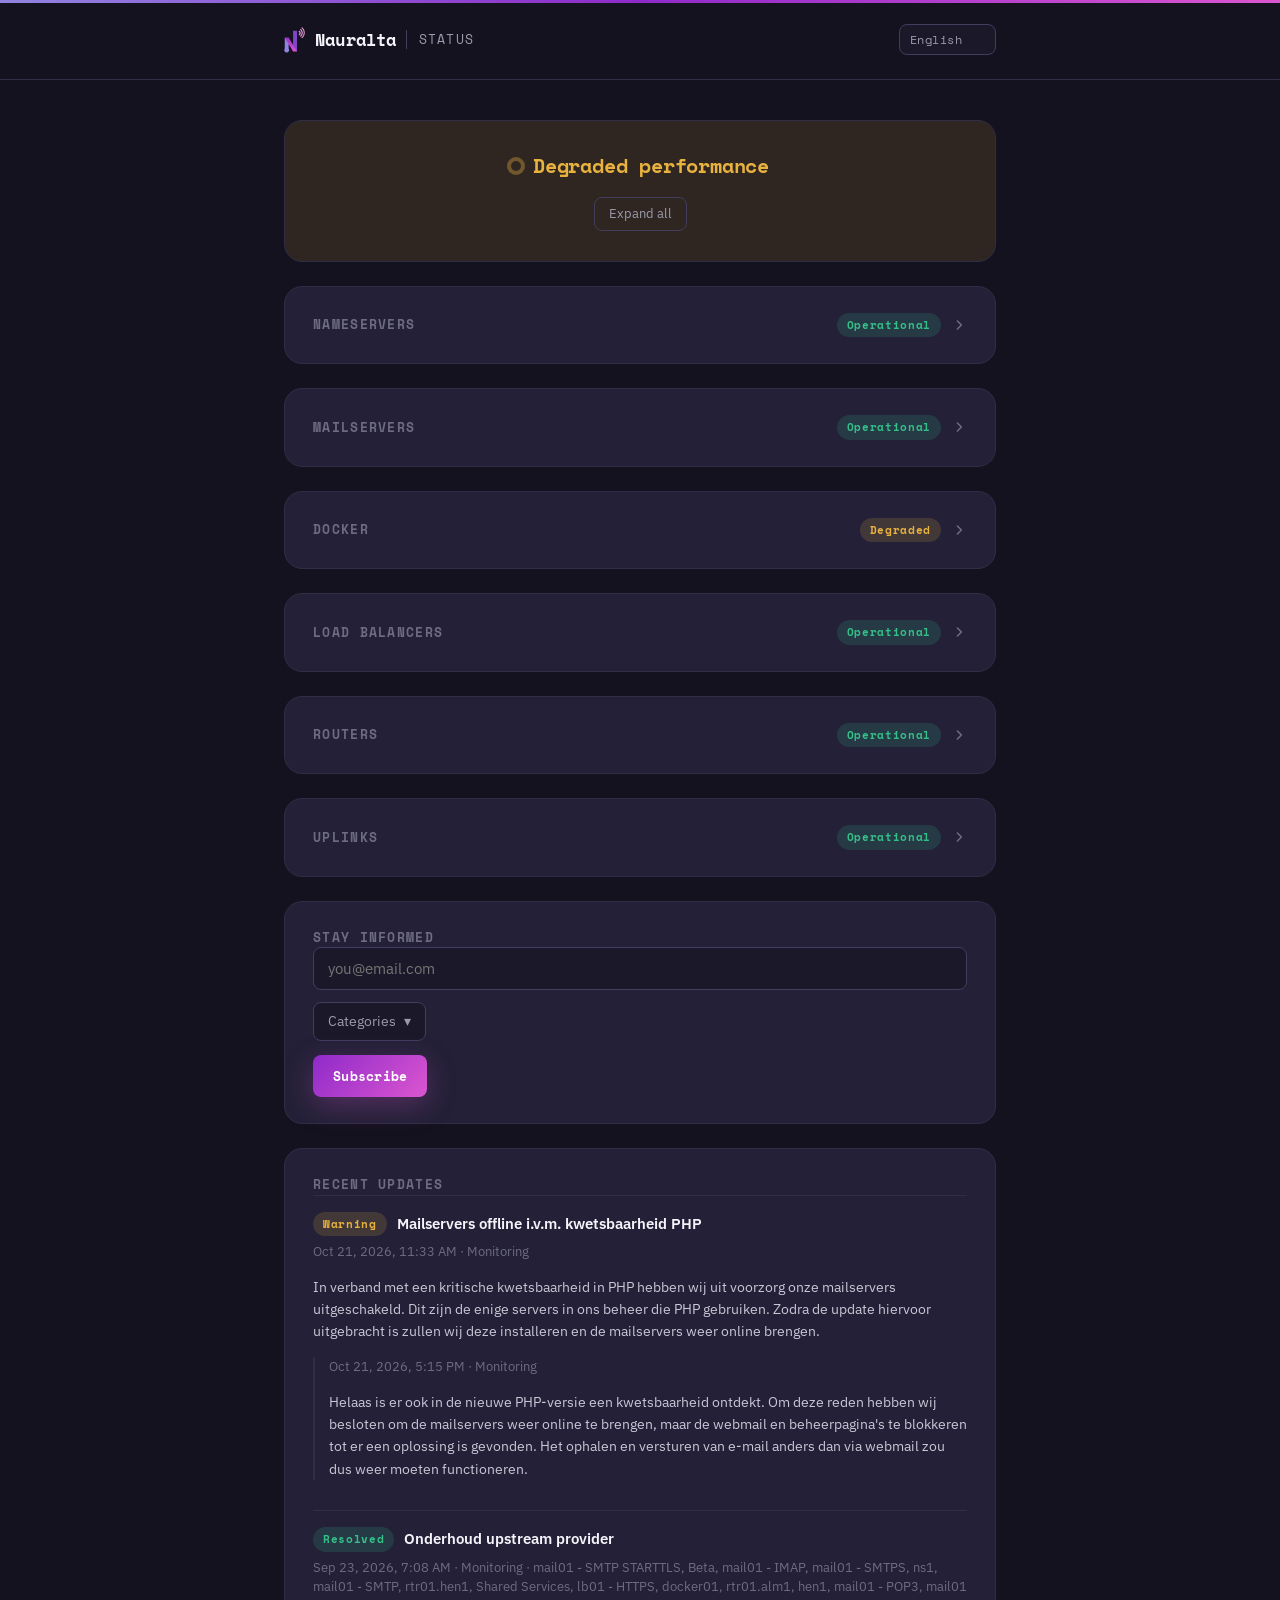
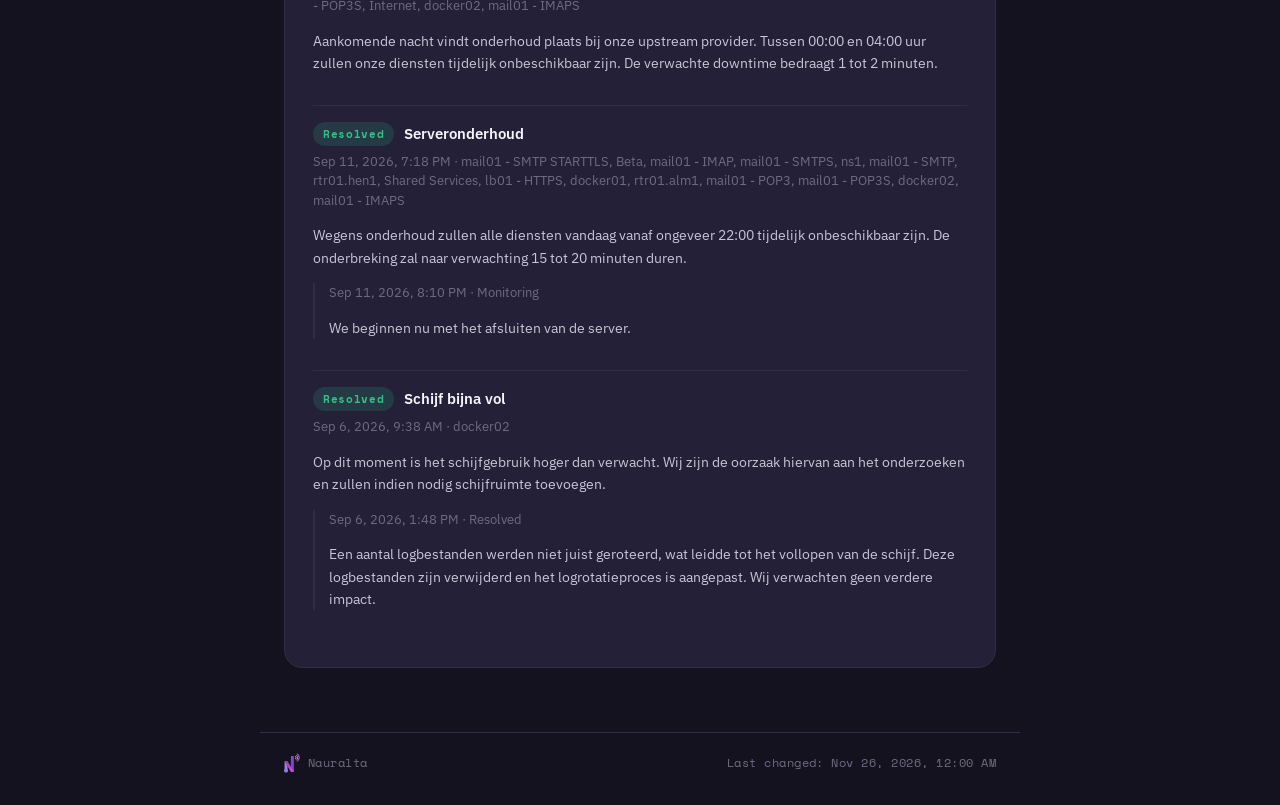
==== commit 645c7a0e: "Publish status page" ====
--- a/index.html
+++ b/index.html
@@ -1,4 +1,4 @@
-<!doctype html><html lang="en" class="no-i18n"><head><meta charset="utf-8"><meta name="viewport" content="width=device-width, initial-scale=1"><meta name="robots" content="index, follow"><title>Nauralta</title><link rel="preconnect" href="https://fonts.googleapis.com"><link rel="preconnect" href="https://fonts.gstatic.com" crossorigin><link href="https://fonts.googleapis.com/css2?family=Space+Mono:wght@400;700&family=IBM+Plex+Sans:wght@400;500;600&display=swap" rel="stylesheet"><link rel="stylesheet" href="style.css"><noscript><style>html.no-i18n{visibility:visible}</style></noscript></head><body><header class="topbar"><div class="wrap topbar-inner"><div class="brand-group"><img class="logo-icon" alt="" src="[data-uri]"><span class="brand-name">Nauralta</span><span class="brand-sub" data-i18n="brand.subtitle">Status</span></div><select id="lang-switch" class="lang-switch" aria-label="Language"></select></div></header><main class="wrap"><section class="hero hero-warn"><div class="hero-status"><span class="hero-dot"></span><h1 data-i18n="hero.warn">Degraded performance</h1></div><button type="button" id="toggle-all-groups" class="hero-toggle-all" data-i18n="groups.expandAll">Expand all</button></section><section class="card group collapsed" data-group-id="b0c31294-1b76-448d-bfdb-e9b8179433e2"><button type="button" class="group-head" data-group-toggle><h2 class="group-title">Nameservers</h2><span class="group-head-right"><span class="badge badge-good" data-i18n="state.operational">Operational</span><svg class="chevron" viewBox="0 0 20 20" fill="none" xmlns="http://www.w3.org/2000/svg" aria-hidden="true"><path d="M5 8l5 5 5-5" stroke="currentColor" stroke-width="2" stroke-linecap="round" stroke-linejoin="round"/></svg></span></button><div class="rows"><div class="row"><div class="row-top"><span class="row-name-group"><span class="dot dot-good"></span><span class="row-name">ns1</span><span class="sr-only" data-i18n="state.operational">Operational</span></span><span class="row-uptime uptime-good" data-i18n-template="history.uptime" data-value="100">100% uptime</span></div><div class="hbars"><span class="hbar hbar-nodata" tabindex="0" data-status="nodata" data-date="2026-08-27" data-down-seconds="0" data-degraded-seconds="0"></span><span class="hbar hbar-nodata" tabindex="0" data-status="nodata" data-date="2026-08-28" data-down-seconds="0" data-degraded-seconds="0"></span><span class="hbar hbar-nodata" tabindex="0" data-status="nodata" data-date="2026-08-29" data-down-seconds="0" data-degraded-seconds="0"></span><span class="hbar hbar-nodata" tabindex="0" data-status="nodata" data-date="2026-08-30" data-down-seconds="0" data-degraded-seconds="0"></span><span class="hbar hbar-nodata" tabindex="0" data-status="nodata" data-date="2026-08-31" data-down-seconds="0" data-degraded-seconds="0"></span><span class="hbar hbar-nodata" tabindex="0" data-status="nodata" data-date="2026-09-01" data-down-seconds="0" data-degraded-seconds="0"></span><span class="hbar hbar-nodata" tabindex="0" data-status="nodata" data-date="2026-09-02" data-down-seconds="0" data-degraded-seconds="0"></span><span class="hbar hbar-nodata" tabindex="0" data-status="nodata" data-date="2026-09-03" data-down-seconds="0" data-degraded-seconds="0"></span><span class="hbar hbar-operational" tabindex="0" data-status="operational" data-date="2026-09-04" data-down-seconds="0" data-degraded-seconds="0"></span><span class="hbar hbar-operational" tabindex="0" data-status="operational" data-date="2026-09-05" data-down-seconds="0" data-degraded-seconds="0"></span><span class="hbar hbar-operational" tabindex="0" data-status="operational" data-date="2026-09-06" data-down-seconds="0" data-degraded-seconds="0"></span><span class="hbar hbar-operational" tabindex="0" data-status="operational" data-date="2026-09-07" data-down-seconds="0" data-degraded-seconds="0"></span><span class="hbar hbar-operational" tabindex="0" data-status="operational" data-date="2026-09-08" data-down-seconds="0" data-degraded-seconds="0"></span><span class="hbar hbar-operational" tabindex="0" data-status="operational" data-date="2026-09-09" data-down-seconds="0" data-degraded-seconds="0"></span><span class="hbar hbar-operational" tabindex="0" data-status="operational" data-date="2026-09-10" data-down-seconds="0" data-degraded-seconds="0"></span><span class="hbar hbar-operational" tabindex="0" data-status="operational" data-date="2026-09-11" data-down-seconds="0" data-degraded-seconds="0"></span><span class="hbar hbar-operational" tabindex="0" data-status="operational" data-date="2026-09-12" data-down-seconds="0" data-degraded-seconds="0"></span><span class="hbar hbar-operational" tabindex="0" data-status="operational" data-date="2026-09-13" data-down-seconds="0" data-degraded-seconds="0"></span><span class="hbar hbar-operational" tabindex="0" data-status="operational" data-date="2026-09-14" data-down-seconds="0" data-degraded-seconds="0"></span><span class="hbar hbar-operational" tabindex="0" data-status="operational" data-date="2026-09-15" data-down-seconds="0" data-degraded-seconds="0"></span><span class="hbar hbar-operational" tabindex="0" data-status="operational" data-date="2026-09-16" data-down-seconds="0" data-degraded-seconds="0"></span><span class="hbar hbar-operational" tabindex="0" data-status="operational" data-date="2026-09-17" data-down-seconds="0" data-degraded-seconds="0"></span><span class="hbar hbar-operational" tabindex="0" data-status="operational" data-date="2026-09-18" data-down-seconds="0" data-degraded-seconds="0"></span><span class="hbar hbar-operational" tabindex="0" data-status="operational" data-date="2026-09-19" data-down-seconds="0" data-degraded-seconds="0"></span><span class="hbar hbar-operational" tabindex="0" data-status="operational" data-date="2026-09-20" data-down-seconds="0" data-degraded-seconds="0"></span><span class="hbar hbar-operational" tabindex="0" data-status="operational" data-date="2026-09-21" data-down-seconds="0" data-degraded-seconds="0"></span><span class="hbar hbar-operational" tabindex="0" data-status="operational" data-date="2026-09-22" data-down-seconds="0" data-degraded-seconds="0"></span><span class="hbar hbar-operational" tabindex="0" data-status="operational" data-date="2026-09-23" data-down-seconds="0" data-degraded-seconds="0"></span><span class="hbar hbar-operational" tabindex="0" data-status="operational" data-date="2026-09-24" data-down-seconds="0" data-degraded-seconds="0"></span><span class="hbar hbar-operational" tabindex="0" data-status="operational" data-date="2026-09-25" data-down-seconds="0" data-degraded-seconds="0"></span><span class="hbar hbar-operational" tabindex="0" data-status="operational" data-date="2026-09-26" data-down-seconds="0" data-degraded-seconds="0"></span><span class="hbar hbar-operational" tabindex="0" data-status="operational" data-date="2026-09-27" data-down-seconds="0" data-degraded-seconds="0"></span><span class="hbar hbar-operational" tabindex="0" data-status="operational" data-date="2026-09-28" data-down-seconds="0" data-degraded-seconds="0"></span><span class="hbar hbar-operational" tabindex="0" data-status="operational" data-date="2026-09-29" data-down-seconds="0" data-degraded-seconds="0"></span><span class="hbar hbar-operational" tabindex="0" data-status="operational" data-date="2026-09-30" data-down-seconds="0" data-degraded-seconds="0"></span><span class="hbar hbar-operational" tabindex="0" data-status="operational" data-date="2026-10-01" data-down-seconds="0" data-degraded-seconds="0"></span><span class="hbar hbar-operational" tabindex="0" data-status="operational" data-date="2026-10-02" data-down-seconds="0" data-degraded-seconds="0"></span><span class="hbar hbar-operational" tabindex="0" data-status="operational" data-date="2026-10-03" data-down-seconds="0" data-degraded-seconds="0"></span><span class="hbar hbar-operational" tabindex="0" data-status="operational" data-date="2026-10-04" data-down-seconds="0" data-degraded-seconds="0"></span><span class="hbar hbar-operational" tabindex="0" data-status="operational" data-date="2026-10-05" data-down-seconds="0" data-degraded-seconds="0"></span><span class="hbar hbar-operational" tabindex="0" data-status="operational" data-date="2026-10-06" data-down-seconds="0" data-degraded-seconds="0"></span><span class="hbar hbar-operational" tabindex="0" data-status="operational" data-date="2026-10-07" data-down-seconds="0" data-degraded-seconds="0"></span><span class="hbar hbar-operational" tabindex="0" data-status="operational" data-date="2026-10-08" data-down-seconds="0" data-degraded-seconds="0"></span><span class="hbar hbar-operational" tabindex="0" data-status="operational" data-date="2026-10-09" data-down-seconds="0" data-degraded-seconds="0"></span><span class="hbar hbar-operational" tabindex="0" data-status="operational" data-date="2026-10-10" data-down-seconds="0" data-degraded-seconds="0"></span><span class="hbar hbar-operational" tabindex="0" data-status="operational" data-date="2026-10-11" data-down-seconds="0" data-degraded-seconds="0"></span><span class="hbar hbar-operational" tabindex="0" data-status="operational" data-date="2026-10-12" data-down-seconds="0" data-degraded-seconds="0"></span><span class="hbar hbar-operational" tabindex="0" data-status="operational" data-date="2026-10-13" data-down-seconds="0" data-degraded-seconds="0"></span><span class="hbar hbar-operational" tabindex="0" data-status="operational" data-date="2026-10-14" data-down-seconds="0" data-degraded-seconds="0"></span><span class="hbar hbar-operational" tabindex="0" data-status="operational" data-date="2026-10-15" data-down-seconds="0" data-degraded-seconds="0"></span><span class="hbar hbar-operational" tabindex="0" data-status="operational" data-date="2026-10-16" data-down-seconds="0" data-degraded-seconds="0"></span><span class="hbar hbar-operational" tabindex="0" data-status="operational" data-date="2026-10-17" data-down-seconds="0" data-degraded-seconds="0"></span><span class="hbar hbar-operational" tabindex="0" data-status="operational" data-date="2026-10-18" data-down-seconds="0" data-degraded-seconds="0"></span><span class="hbar hbar-operational" tabindex="0" data-status="operational" data-date="2026-10-19" data-down-seconds="0" data-degraded-seconds="0"></span><span class="hbar hbar-operational" tabindex="0" data-status="operational" data-date="2026-10-20" data-down-seconds="0" data-degraded-seconds="0"></span><span class="hbar hbar-operational" tabindex="0" data-status="operational" data-date="2026-10-21" data-down-seconds="0" data-degraded-seconds="0"></span><span class="hbar hbar-operational" tabindex="0" data-status="operational" data-date="2026-10-22" data-down-seconds="0" data-degraded-seconds="0"></span><span class="hbar hbar-operational" tabindex="0" data-status="operational" data-date="2026-10-23" data-down-seconds="0" data-degraded-seconds="0"></span><span class="hbar hbar-operational" tabindex="0" data-status="operational" data-date="2026-10-24" data-down-seconds="0" data-degraded-seconds="0"></span><span class="hbar hbar-operational" tabindex="0" data-status="operational" data-date="2026-10-25" data-down-seconds="0" data-degraded-seconds="0"></span><span class="hbar hbar-operational" tabindex="0" data-status="operational" data-date="2026-10-26" data-down-seconds="0" data-degraded-seconds="0"></span><span class="hbar hbar-operational" tabindex="0" data-status="operational" data-date="2026-10-27" data-down-seconds="0" data-degraded-seconds="0"></span><span class="hbar hbar-operational" tabindex="0" data-status="operational" data-date="2026-10-28" data-down-seconds="0" data-degraded-seconds="0"></span><span class="hbar hbar-operational" tabindex="0" data-status="operational" data-date="2026-10-29" data-down-seconds="0" data-degraded-seconds="0"></span><span class="hbar hbar-operational" tabindex="0" data-status="operational" data-date="2026-10-30" data-down-seconds="0" data-degraded-seconds="0"></span><span class="hbar hbar-operational" tabindex="0" data-status="operational" data-date="2026-10-31" data-down-seconds="0" data-degraded-seconds="0"></span><span class="hbar hbar-operational" tabindex="0" data-status="operational" data-date="2026-11-01" data-down-seconds="0" data-degraded-seconds="0"></span><span class="hbar hbar-operational" tabindex="0" data-status="operational" data-date="2026-11-02" data-down-seconds="0" data-degraded-seconds="0"></span><span class="hbar hbar-operational" tabindex="0" data-status="operational" data-date="2026-11-03" data-down-seconds="0" data-degraded-seconds="0"></span><span class="hbar hbar-operational" tabindex="0" data-status="operational" data-date="2026-11-04" data-down-seconds="0" data-degraded-seconds="0"></span><span class="hbar hbar-operational" tabindex="0" data-status="operational" data-date="2026-11-05" data-down-seconds="0" data-degraded-seconds="0"></span><span class="hbar hbar-operational" tabindex="0" data-status="operational" data-date="2026-11-06" data-down-seconds="0" data-degraded-seconds="0"></span><span class="hbar hbar-operational" tabindex="0" data-status="operational" data-date="2026-11-07" data-down-seconds="0" data-degraded-seconds="0"></span><span class="hbar hbar-operational" tabindex="0" data-status="operational" data-date="2026-11-08" data-down-seconds="0" data-degraded-seconds="0"></span><span class="hbar hbar-operational" tabindex="0" data-status="operational" data-date="2026-11-09" data-down-seconds="0" data-degraded-seconds="0"></span><span class="hbar hbar-operational" tabindex="0" data-status="operational" data-date="2026-11-10" data-down-seconds="0" data-degraded-seconds="0"></span><span class="hbar hbar-operational" tabindex="0" data-status="operational" data-date="2026-11-11" data-down-seconds="0" data-degraded-seconds="0"></span><span class="hbar hbar-operational" tabindex="0" data-status="operational" data-date="2026-11-12" data-down-seconds="0" data-degraded-seconds="0"></span><span class="hbar hbar-operational" tabindex="0" data-status="operational" data-date="2026-11-13" data-down-seconds="0" data-degraded-seconds="0"></span><span class="hbar hbar-operational" tabindex="0" data-status="operational" data-date="2026-11-14" data-down-seconds="0" data-degraded-seconds="0"></span><span class="hbar hbar-operational" tabindex="0" data-status="operational" data-date="2026-11-15" data-down-seconds="0" data-degraded-seconds="0"></span><span class="hbar hbar-operational" tabindex="0" data-status="operational" data-date="2026-11-16" data-down-seconds="0" data-degraded-seconds="0"></span><span class="hbar hbar-operational" tabindex="0" data-status="operational" data-date="2026-11-17" data-down-seconds="0" data-degraded-seconds="0"></span><span class="hbar hbar-operational" tabindex="0" data-status="operational" data-date="2026-11-18" data-down-seconds="0" data-degraded-seconds="0"></span><span class="hbar hbar-operational" tabindex="0" data-status="operational" data-date="2026-11-19" data-down-seconds="0" data-degraded-seconds="0"></span><span class="hbar hbar-operational" tabindex="0" data-status="operational" data-date="2026-11-20" data-down-seconds="0" data-degraded-seconds="0"></span><span class="hbar hbar-operational" tabindex="0" data-status="operational" data-date="2026-11-21" data-down-seconds="0" data-degraded-seconds="0"></span><span class="hbar hbar-operational" tabindex="0" data-status="operational" data-date="2026-11-22" data-down-seconds="0" data-degraded-seconds="0"></span><span class="hbar hbar-operational" tabindex="0" data-status="operational" data-date="2026-11-23" data-down-seconds="0" data-degraded-seconds="0"></span><span class="hbar hbar-operational" tabindex="0" data-status="operational" data-date="2026-11-24" data-down-seconds="0" data-degraded-seconds="0"></span><span class="hbar hbar-operational" tabindex="0" data-status="operational" data-date="2026-11-25" data-down-seconds="0" data-degraded-seconds="0"></span></div><div class="row-dates"><span class="days-full" data-i18n-template="history.daysAgo" data-value="90">90 days ago</span><span class="days-mobile" data-i18n-template="history.daysAgo" data-value="30">30 days ago</span><span data-i18n="history.today">Today</span></div></div><div class="row"><div class="row-top"><span class="row-name-group"><span class="dot dot-good"></span><span class="row-name">ns2</span><span class="sr-only" data-i18n="state.operational">Operational</span></span><span class="row-uptime uptime-good" data-i18n-template="history.uptime" data-value="99.989">99.989% uptime</span></div><div class="hbars"><span class="hbar hbar-nodata" tabindex="0" data-status="nodata" data-date="2026-08-27" data-down-seconds="0" data-degraded-seconds="0"></span><span class="hbar hbar-nodata" tabindex="0" data-status="nodata" data-date="2026-08-28" data-down-seconds="0" data-degraded-seconds="0"></span><span class="hbar hbar-nodata" tabindex="0" data-status="nodata" data-date="2026-08-29" data-down-seconds="0" data-degraded-seconds="0"></span><span class="hbar hbar-nodata" tabindex="0" data-status="nodata" data-date="2026-08-30" data-down-seconds="0" data-degraded-seconds="0"></span><span class="hbar hbar-nodata" tabindex="0" data-status="nodata" data-date="2026-08-31" data-down-seconds="0" data-degraded-seconds="0"></span><span class="hbar hbar-nodata" tabindex="0" data-status="nodata" data-date="2026-09-01" data-down-seconds="0" data-degraded-seconds="0"></span><span class="hbar hbar-nodata" tabindex="0" data-status="nodata" data-date="2026-09-02" data-down-seconds="0" data-degraded-seconds="0"></span><span class="hbar hbar-nodata" tabindex="0" data-status="nodata" data-date="2026-09-03" data-down-seconds="0" data-degraded-seconds="0"></span><span class="hbar hbar-operational" tabindex="0" data-status="operational" data-date="2026-09-04" data-down-seconds="0" data-degraded-seconds="0"></span><span class="hbar hbar-operational" tabindex="0" data-status="operational" data-date="2026-09-05" data-down-seconds="0" data-degraded-seconds="0"></span><span class="hbar hbar-operational" tabindex="0" data-status="operational" data-date="2026-09-06" data-down-seconds="0" data-degraded-seconds="0"></span><span class="hbar hbar-operational" tabindex="0" data-status="operational" data-date="2026-09-07" data-down-seconds="0" data-degraded-seconds="0"></span><span class="hbar hbar-operational" tabindex="0" data-status="operational" data-date="2026-09-08" data-down-seconds="0" data-degraded-seconds="0"></span><span class="hbar hbar-operational" tabindex="0" data-status="operational" data-date="2026-09-09" data-down-seconds="0" data-degraded-seconds="0"></span><span class="hbar hbar-operational" tabindex="0" data-status="operational" data-date="2026-09-10" data-down-seconds="0" data-degraded-seconds="0"></span><span class="hbar hbar-operational" tabindex="0" data-status="operational" data-date="2026-09-11" data-down-seconds="0" data-degraded-seconds="0"></span><span class="hbar hbar-operational" tabindex="0" data-status="operational" data-date="2026-09-12" data-down-seconds="0" data-degraded-seconds="0"></span><span class="hbar hbar-operational" tabindex="0" data-status="operational" data-date="2026-09-13" data-down-seconds="0" data-degraded-seconds="0"></span><span class="hbar hbar-operational" tabindex="0" data-status="operational" data-date="2026-09-14" data-down-seconds="0" data-degraded-seconds="0"></span><span class="hbar hbar-operational" tabindex="0" data-status="operational" data-date="2026-09-15" data-down-seconds="0" data-degraded-seconds="0"></span><span class="hbar hbar-operational" tabindex="0" data-status="operational" data-date="2026-09-16" data-down-seconds="0" data-degraded-seconds="0"></span><span class="hbar hbar-operational" tabindex="0" data-status="operational" data-date="2026-09-17" data-down-seconds="0" data-degraded-seconds="0"></span><span class="hbar hbar-operational" tabindex="0" data-status="operational" data-date="2026-09-18" data-down-seconds="0" data-degraded-seconds="0"></span><span class="hbar hbar-operational" tabindex="0" data-status="operational" data-date="2026-09-19" data-down-seconds="0" data-degraded-seconds="0"></span><span class="hbar hbar-operational" tabindex="0" data-status="operational" data-date="2026-09-20" data-down-seconds="0" data-degraded-seconds="0"></span><span class="hbar hbar-operational" tabindex="0" data-status="operational" data-date="2026-09-21" data-down-seconds="0" data-degraded-seconds="0"></span><span class="hbar hbar-operational" tabindex="0" data-status="operational" data-date="2026-09-22" data-down-seconds="0" data-degraded-seconds="0"></span><span class="hbar hbar-operational" tabindex="0" data-status="operational" data-date="2026-09-23" data-down-seconds="0" data-degraded-seconds="0"></span><span class="hbar hbar-operational" tabindex="0" data-status="operational" data-date="2026-09-24" data-down-seconds="0" data-degraded-seconds="0"></span><span class="hbar hbar-operational" tabindex="0" data-status="operational" data-date="2026-09-25" data-down-seconds="0" data-degraded-seconds="0"></span><span class="hbar hbar-operational" tabindex="0" data-status="operational" data-date="2026-09-26" data-down-seconds="0" data-degraded-seconds="0"></span><span class="hbar hbar-operational" tabindex="0" data-status="operational" data-date="2026-09-27" data-down-seconds="0" data-degraded-seconds="0"></span><span class="hbar hbar-operational" tabindex="0" data-status="operational" data-date="2026-09-28" data-down-seconds="0" data-degraded-seconds="0"></span><span class="hbar hbar-operational" tabindex="0" data-status="operational" data-date="2026-09-29" data-down-seconds="0" data-degraded-seconds="0"></span><span class="hbar hbar-operational" tabindex="0" data-status="operational" data-date="2026-09-30" data-down-seconds="0" data-degraded-seconds="0"></span><span class="hbar hbar-operational" tabindex="0" data-status="operational" data-date="2026-10-01" data-down-seconds="0" data-degraded-seconds="0"></span><span class="hbar hbar-operational" tabindex="0" data-status="operational" data-date="2026-10-02" data-down-seconds="0" data-degraded-seconds="0"></span><span class="hbar hbar-operational" tabindex="0" data-status="operational" data-date="2026-10-03" data-down-seconds="0" data-degraded-seconds="0"></span><span class="hbar hbar-operational" tabindex="0" data-status="operational" data-date="2026-10-04" data-down-seconds="0" data-degraded-seconds="0"></span><span class="hbar hbar-operational" tabindex="0" data-status="operational" data-date="2026-10-05" data-down-seconds="0" data-degraded-seconds="0"></span><span class="hbar hbar-operational" tabindex="0" data-status="operational" data-date="2026-10-06" data-down-seconds="0" data-degraded-seconds="0"></span><span class="hbar hbar-operational" tabindex="0" data-status="operational" data-date="2026-10-07" data-down-seconds="0" data-degraded-seconds="0"></span><span class="hbar hbar-operational" tabindex="0" data-status="operational" data-date="2026-10-08" data-down-seconds="0" data-degraded-seconds="0"></span><span class="hbar hbar-operational" tabindex="0" data-status="operational" data-date="2026-10-09" data-down-seconds="0" data-degraded-seconds="0"></span><span class="hbar hbar-operational" tabindex="0" data-status="operational" data-date="2026-10-10" data-down-seconds="0" data-degraded-seconds="0"></span><span class="hbar hbar-operational" tabindex="0" data-status="operational" data-date="2026-10-11" data-down-seconds="0" data-degraded-seconds="0"></span><span class="hbar hbar-operational" tabindex="0" data-status="operational" data-date="2026-10-12" data-down-seconds="0" data-degraded-seconds="0"></span><span class="hbar hbar-operational" tabindex="0" data-status="operational" data-date="2026-10-13" data-down-seconds="0" data-degraded-seconds="0"></span><span class="hbar hbar-operational" tabindex="0" data-status="operational" data-date="2026-10-14" data-down-seconds="0" data-degraded-seconds="0"></span><span class="hbar hbar-operational" tabindex="0" data-status="operational" data-date="2026-10-15" data-down-seconds="0" data-degraded-seconds="0"></span><span class="hbar hbar-operational" tabindex="0" data-status="operational" data-date="2026-10-16" data-down-seconds="0" data-degraded-seconds="0"></span><span class="hbar hbar-operational" tabindex="0" data-status="operational" data-date="2026-10-17" data-down-seconds="0" data-degraded-seconds="0"></span><span class="hbar hbar-operational" tabindex="0" data-status="operational" data-date="2026-10-18" data-down-seconds="0" data-degraded-seconds="0"></span><span class="hbar hbar-operational" tabindex="0" data-status="operational" data-date="2026-10-19" data-down-seconds="0" data-degraded-seconds="0"></span><span class="hbar hbar-operational" tabindex="0" data-status="operational" data-date="2026-10-20" data-down-seconds="0" data-degraded-seconds="0"></span><span class="hbar hbar-operational" tabindex="0" data-status="operational" data-date="2026-10-21" data-down-seconds="0" data-degraded-seconds="0"></span><span class="hbar hbar-operational" tabindex="0" data-status="operational" data-date="2026-10-22" data-down-seconds="0" data-degraded-seconds="0"></span><span class="hbar hbar-operational" tabindex="0" data-status="operational" data-date="2026-10-23" data-down-seconds="0" data-degraded-seconds="0"></span><span class="hbar hbar-operational" tabindex="0" data-status="operational" data-date="2026-10-24" data-down-seconds="0" data-degraded-seconds="0"></span><span class="hbar hbar-operational" tabindex="0" data-status="operational" data-date="2026-10-25" data-down-seconds="0" data-degraded-seconds="0"></span><span class="hbar hbar-operational" tabindex="0" data-status="operational" data-date="2026-10-26" data-down-seconds="0" data-degraded-seconds="0"></span><span class="hbar hbar-operational" tabindex="0" data-status="operational" data-date="2026-10-27" data-down-seconds="0" data-degraded-seconds="0"></span><span class="hbar hbar-operational" tabindex="0" data-status="operational" data-date="2026-10-28" data-down-seconds="0" data-degraded-seconds="0"></span><span class="hbar hbar-operational" tabindex="0" data-status="operational" data-date="2026-10-29" data-down-seconds="0" data-degraded-seconds="0"></span><span class="hbar hbar-operational" tabindex="0" data-status="operational" data-date="2026-10-30" data-down-seconds="0" data-degraded-seconds="0"></span><span class="hbar hbar-operational" tabindex="0" data-status="operational" data-date="2026-10-31" data-down-seconds="0" data-degraded-seconds="0"></span><span class="hbar hbar-operational" tabindex="0" data-status="operational" data-date="2026-11-01" data-down-seconds="0" data-degraded-seconds="0"></span><span class="hbar hbar-operational" tabindex="0" data-status="operational" data-date="2026-11-02" data-down-seconds="0" data-degraded-seconds="0"></span><span class="hbar hbar-operational" tabindex="0" data-status="operational" data-date="2026-11-03" data-down-seconds="0" data-degraded-seconds="0"></span><span class="hbar hbar-operational" tabindex="0" data-status="operational" data-date="2026-11-04" data-down-seconds="0" data-degraded-seconds="0"></span><span class="hbar hbar-operational" tabindex="0" data-status="operational" data-date="2026-11-05" data-down-seconds="0" data-degraded-seconds="0"></span><span class="hbar hbar-operational" tabindex="0" data-status="operational" data-date="2026-11-06" data-down-seconds="0" data-degraded-seconds="0"></span><span class="hbar hbar-operational" tabindex="0" data-status="operational" data-date="2026-11-07" data-down-seconds="0" data-degraded-seconds="0"></span><span class="hbar hbar-operational" tabindex="0" data-status="operational" data-date="2026-11-08" data-down-seconds="0" data-degraded-seconds="0"></span><span class="hbar hbar-operational" tabindex="0" data-status="operational" data-date="2026-11-09" data-down-seconds="0" data-degraded-seconds="0"></span><span class="hbar hbar-down" tabindex="0" data-status="down" data-date="2026-11-10" data-down-seconds="390.732" data-degraded-seconds="0"></span><span class="hbar hbar-operational" tabindex="0" data-status="operational" data-date="2026-11-11" data-down-seconds="0" data-degraded-seconds="0"></span><span class="hbar hbar-operational" tabindex="0" data-status="operational" data-date="2026-11-12" data-down-seconds="0" data-degraded-seconds="0"></span><span class="hbar hbar-operational" tabindex="0" data-status="operational" data-date="2026-11-13" data-down-seconds="0" data-degraded-seconds="0"></span><span class="hbar hbar-operational" tabindex="0" data-status="operational" data-date="2026-11-14" data-down-seconds="0" data-degraded-seconds="0"></span><span class="hbar hbar-operational" tabindex="0" data-status="operational" data-date="2026-11-15" data-down-seconds="0" data-degraded-seconds="0"></span><span class="hbar hbar-operational" tabindex="0" data-status="operational" data-date="2026-11-16" data-down-seconds="0" data-degraded-seconds="0"></span><span class="hbar hbar-down" tabindex="0" data-status="down" data-date="2026-11-17" data-down-seconds="412.298" data-degraded-seconds="0"></span><span class="hbar hbar-operational" tabindex="0" data-status="operational" data-date="2026-11-18" data-down-seconds="0" data-degraded-seconds="0"></span><span class="hbar hbar-operational" tabindex="0" data-status="operational" data-date="2026-11-19" data-down-seconds="0" data-degraded-seconds="0"></span><span class="hbar hbar-operational" tabindex="0" data-status="operational" data-date="2026-11-20" data-down-seconds="0" data-degraded-seconds="0"></span><span class="hbar hbar-operational" tabindex="0" data-status="operational" data-date="2026-11-21" data-down-seconds="0" data-degraded-seconds="0"></span><span class="hbar hbar-operational" tabindex="0" data-status="operational" data-date="2026-11-22" data-down-seconds="0" data-degraded-seconds="0"></span><span class="hbar hbar-operational" tabindex="0" data-status="operational" data-date="2026-11-23" data-down-seconds="0" data-degraded-seconds="0"></span><span class="hbar hbar-operational" tabindex="0" data-status="operational" data-date="2026-11-24" data-down-seconds="0" data-degraded-seconds="0"></span><span class="hbar hbar-operational" tabindex="0" data-status="operational" data-date="2026-11-25" data-down-seconds="0" data-degraded-seconds="0"></span></div><div class="row-dates"><span class="days-full" data-i18n-template="history.daysAgo" data-value="90">90 days ago</span><span class="days-mobile" data-i18n-template="history.daysAgo" data-value="30">30 days ago</span><span data-i18n="history.today">Today</span></div></div></div></section><section class="card group collapsed" data-group-id="54b549ea-eed4-40a3-959c-f4c2c0affce0"><button type="button" class="group-head" data-group-toggle><h2 class="group-title">Mailservers</h2><span class="group-head-right"><span class="badge badge-good" data-i18n="state.operational">Operational</span><svg class="chevron" viewBox="0 0 20 20" fill="none" xmlns="http://www.w3.org/2000/svg" aria-hidden="true"><path d="M5 8l5 5 5-5" stroke="currentColor" stroke-width="2" stroke-linecap="round" stroke-linejoin="round"/></svg></span></button><div class="rows"><div class="row"><div class="row-top"><span class="row-name-group"><span class="dot dot-good"></span><span class="row-name">mail01 - SMTP</span><span class="sr-only" data-i18n="state.operational">Operational</span></span><span class="row-uptime uptime-good" data-i18n-template="history.uptime" data-value="99.823">99.823% uptime</span></div><div class="hbars"><span class="hbar hbar-nodata" tabindex="0" data-status="nodata" data-date="2026-08-27" data-down-seconds="0" data-degraded-seconds="0"></span><span class="hbar hbar-nodata" tabindex="0" data-status="nodata" data-date="2026-08-28" data-down-seconds="0" data-degraded-seconds="0"></span><span class="hbar hbar-nodata" tabindex="0" data-status="nodata" data-date="2026-08-29" data-down-seconds="0" data-degraded-seconds="0"></span><span class="hbar hbar-nodata" tabindex="0" data-status="nodata" data-date="2026-08-30" data-down-seconds="0" data-degraded-seconds="0"></span><span class="hbar hbar-nodata" tabindex="0" data-status="nodata" data-date="2026-08-31" data-down-seconds="0" data-degraded-seconds="0"></span><span class="hbar hbar-nodata" tabindex="0" data-status="nodata" data-date="2026-09-01" data-down-seconds="0" data-degraded-seconds="0"></span><span class="hbar hbar-nodata" tabindex="0" data-status="nodata" data-date="2026-09-02" data-down-seconds="0" data-degraded-seconds="0"></span><span class="hbar hbar-nodata" tabindex="0" data-status="nodata" data-date="2026-09-03" data-down-seconds="0" data-degraded-seconds="0"></span><span class="hbar hbar-nodata" tabindex="0" data-status="nodata" data-date="2026-09-04" data-down-seconds="0" data-degraded-seconds="0"></span><span class="hbar hbar-nodata" tabindex="0" data-status="nodata" data-date="2026-09-05" data-down-seconds="0" data-degraded-seconds="0"></span><span class="hbar hbar-operational" tabindex="0" data-status="operational" data-date="2026-09-06" data-down-seconds="0" data-degraded-seconds="0"></span><span class="hbar hbar-operational" tabindex="0" data-status="operational" data-date="2026-09-07" data-down-seconds="0" data-degraded-seconds="0"></span><span class="hbar hbar-operational" tabindex="0" data-status="operational" data-date="2026-09-08" data-down-seconds="0" data-degraded-seconds="0"></span><span class="hbar hbar-operational" tabindex="0" data-status="operational" data-date="2026-09-09" data-down-seconds="0" data-degraded-seconds="0"></span><span class="hbar hbar-operational" tabindex="0" data-status="operational" data-date="2026-09-10" data-down-seconds="0" data-degraded-seconds="0"></span><span class="hbar hbar-operational" tabindex="0" data-status="operational" data-date="2026-09-11" data-down-seconds="0" data-degraded-seconds="0"></span><span class="hbar hbar-operational" tabindex="0" data-status="operational" data-date="2026-09-12" data-down-seconds="0" data-degraded-seconds="0"></span><span class="hbar hbar-operational" tabindex="0" data-status="operational" data-date="2026-09-13" data-down-seconds="0" data-degraded-seconds="0"></span><span class="hbar hbar-operational" tabindex="0" data-status="operational" data-date="2026-09-14" data-down-seconds="0" data-degraded-seconds="0"></span><span class="hbar hbar-operational" tabindex="0" data-status="operational" data-date="2026-09-15" data-down-seconds="0" data-degraded-seconds="0"></span><span class="hbar hbar-operational" tabindex="0" data-status="operational" data-date="2026-09-16" data-down-seconds="0" data-degraded-seconds="0"></span><span class="hbar hbar-operational" tabindex="0" data-status="operational" data-date="2026-09-17" data-down-seconds="0" data-degraded-seconds="0"></span><span class="hbar hbar-operational" tabindex="0" data-status="operational" data-date="2026-09-18" data-down-seconds="0" data-degraded-seconds="0"></span><span class="hbar hbar-operational" tabindex="0" data-status="operational" data-date="2026-09-19" data-down-seconds="0" data-degraded-seconds="0"></span><span class="hbar hbar-operational" tabindex="0" data-status="operational" data-date="2026-09-20" data-down-seconds="0" data-degraded-seconds="0"></span><span class="hbar hbar-operational" tabindex="0" data-status="operational" data-date="2026-09-21" data-down-seconds="0" data-degraded-seconds="0"></span><span class="hbar hbar-operational" tabindex="0" data-status="operational" data-date="2026-09-22" data-down-seconds="0" data-degraded-seconds="0"></span><span class="hbar hbar-operational" tabindex="0" data-status="operational" data-date="2026-09-23" data-down-seconds="0" data-degraded-seconds="0"></span><span class="hbar hbar-operational" tabindex="0" data-status="operational" data-date="2026-09-24" data-down-seconds="0" data-degraded-seconds="0"></span><span class="hbar hbar-operational" tabindex="0" data-status="operational" data-date="2026-09-25" data-down-seconds="0" data-degraded-seconds="0"></span><span class="hbar hbar-operational" tabindex="0" data-status="operational" data-date="2026-09-26" data-down-seconds="0" data-degraded-seconds="0"></span><span class="hbar hbar-operational" tabindex="0" data-status="operational" data-date="2026-09-27" data-down-seconds="0" data-degraded-seconds="0"></span><span class="hbar hbar-operational" tabindex="0" data-status="operational" data-date="2026-09-28" data-down-seconds="0" data-degraded-seconds="0"></span><span class="hbar hbar-operational" tabindex="0" data-status="operational" data-date="2026-09-29" data-down-seconds="0" data-degraded-seconds="0"></span><span class="hbar hbar-operational" tabindex="0" data-status="operational" data-date="2026-09-30" data-down-seconds="0" data-degraded-seconds="0"></span><span class="hbar hbar-operational" tabindex="0" data-status="operational" data-date="2026-10-01" data-down-seconds="0" data-degraded-seconds="0"></span><span class="hbar hbar-operational" tabindex="0" data-status="operational" data-date="2026-10-02" data-down-seconds="0" data-degraded-seconds="0"></span><span class="hbar hbar-operational" tabindex="0" data-status="operational" data-date="2026-10-03" data-down-seconds="0" data-degraded-seconds="0"></span><span class="hbar hbar-operational" tabindex="0" data-status="operational" data-date="2026-10-04" data-down-seconds="0" data-degraded-seconds="0"></span><span class="hbar hbar-operational" tabindex="0" data-status="operational" data-date="2026-10-05" data-down-seconds="0" data-degraded-seconds="0"></span><span class="hbar hbar-operational" tabindex="0" data-status="operational" data-date="2026-10-06" data-down-seconds="0" data-degraded-seconds="0"></span><span class="hbar hbar-operational" tabindex="0" data-status="operational" data-date="2026-10-07" data-down-seconds="0" data-degraded-seconds="0"></span><span class="hbar hbar-down" tabindex="0" data-status="down" data-date="2026-10-08" data-down-seconds="3635.14" data-degraded-seconds="0"></span><span class="hbar hbar-down" tabindex="0" data-status="down" data-date="2026-10-09" data-down-seconds="8172.105" data-degraded-seconds="7259.858593"></span><span class="hbar hbar-operational" tabindex="0" data-status="operational" data-date="2026-10-10" data-down-seconds="0" data-degraded-seconds="0"></span><span class="hbar hbar-operational" tabindex="0" data-status="operational" data-date="2026-10-11" data-down-seconds="0" data-degraded-seconds="0"></span><span class="hbar hbar-operational" tabindex="0" data-status="operational" data-date="2026-10-12" data-down-seconds="0" data-degraded-seconds="0"></span><span class="hbar hbar-operational" tabindex="0" data-status="operational" data-date="2026-10-13" data-down-seconds="0" data-degraded-seconds="0"></span><span class="hbar hbar-operational" tabindex="0" data-status="operational" data-date="2026-10-14" data-down-seconds="0" data-degraded-seconds="0"></span><span class="hbar hbar-operational" tabindex="0" data-status="operational" data-date="2026-10-15" data-down-seconds="0" data-degraded-seconds="0"></span><span class="hbar hbar-operational" tabindex="0" data-status="operational" data-date="2026-10-16" data-down-seconds="0" data-degraded-seconds="0"></span><span class="hbar hbar-operational" tabindex="0" data-status="operational" data-date="2026-10-17" data-down-seconds="0" data-degraded-seconds="0"></span><span class="hbar hbar-operational" tabindex="0" data-status="operational" data-date="2026-10-18" data-down-seconds="0" data-degraded-seconds="0"></span><span class="hbar hbar-operational" tabindex="0" data-status="operational" data-date="2026-10-19" data-down-seconds="0" data-degraded-seconds="0"></span><span class="hbar hbar-operational" tabindex="0" data-status="operational" data-date="2026-10-20" data-down-seconds="0" data-degraded-seconds="0"></span><span class="hbar hbar-degraded" tabindex="0" data-status="degraded" data-date="2026-10-21" data-down-seconds="0" data-degraded-seconds="20880.254262"></span><span class="hbar hbar-operational" tabindex="0" data-status="operational" data-date="2026-10-22" data-down-seconds="0" data-degraded-seconds="0"></span><span class="hbar hbar-operational" tabindex="0" data-status="operational" data-date="2026-10-23" data-down-seconds="0" data-degraded-seconds="0"></span><span class="hbar hbar-operational" tabindex="0" data-status="operational" data-date="2026-10-24" data-down-seconds="0" data-degraded-seconds="0"></span><span class="hbar hbar-operational" tabindex="0" data-status="operational" data-date="2026-10-25" data-down-seconds="0" data-degraded-seconds="0"></span><span class="hbar hbar-operational" tabindex="0" data-status="operational" data-date="2026-10-26" data-down-seconds="0" data-degraded-seconds="0"></span><span class="hbar hbar-operational" tabindex="0" data-status="operational" data-date="2026-10-27" data-down-seconds="0" data-degraded-seconds="0"></span><span class="hbar hbar-operational" tabindex="0" data-status="operational" data-date="2026-10-28" data-down-seconds="0" data-degraded-seconds="0"></span><span class="hbar hbar-operational" tabindex="0" data-status="operational" data-date="2026-10-29" data-down-seconds="0" data-degraded-seconds="0"></span><span class="hbar hbar-operational" tabindex="0" data-status="operational" data-date="2026-10-30" data-down-seconds="0" data-degraded-seconds="0"></span><span class="hbar hbar-down" tabindex="0" data-status="down" data-date="2026-10-31" data-down-seconds="536.2049999999999" data-degraded-seconds="0"></span><span class="hbar hbar-operational" tabindex="0" data-status="operational" data-date="2026-11-01" data-down-seconds="0" data-degraded-seconds="0"></span><span class="hbar hbar-operational" tabindex="0" data-status="operational" data-date="2026-11-02" data-down-seconds="0" data-degraded-seconds="0"></span><span class="hbar hbar-operational" tabindex="0" data-status="operational" data-date="2026-11-03" data-down-seconds="0" data-degraded-seconds="0"></span><span class="hbar hbar-operational" tabindex="0" data-status="operational" data-date="2026-11-04" data-down-seconds="0" data-degraded-seconds="0"></span><span class="hbar hbar-operational" tabindex="0" data-status="operational" data-date="2026-11-05" data-down-seconds="0" data-degraded-seconds="0"></span><span class="hbar hbar-operational" tabindex="0" data-status="operational" data-date="2026-11-06" data-down-seconds="0" data-degraded-seconds="0"></span><span class="hbar hbar-operational" tabindex="0" data-status="operational" data-date="2026-11-07" data-down-seconds="0" data-degraded-seconds="0"></span><span class="hbar hbar-operational" tabindex="0" data-status="operational" data-date="2026-11-08" data-down-seconds="0" data-degraded-seconds="0"></span><span class="hbar hbar-operational" tabindex="0" data-status="operational" data-date="2026-11-09" data-down-seconds="0" data-degraded-seconds="0"></span><span class="hbar hbar-operational" tabindex="0" data-status="operational" data-date="2026-11-10" data-down-seconds="0" data-degraded-seconds="0"></span><span class="hbar hbar-operational" tabindex="0" data-status="operational" data-date="2026-11-11" data-down-seconds="0" data-degraded-seconds="0"></span><span class="hbar hbar-operational" tabindex="0" data-status="operational" data-date="2026-11-12" data-down-seconds="0" data-degraded-seconds="0"></span><span class="hbar hbar-operational" tabindex="0" data-status="operational" data-date="2026-11-13" data-down-seconds="0" data-degraded-seconds="0"></span><span class="hbar hbar-operational" tabindex="0" data-status="operational" data-date="2026-11-14" data-down-seconds="0" data-degraded-seconds="0"></span><span class="hbar hbar-operational" tabindex="0" data-status="operational" data-date="2026-11-15" data-down-seconds="0" data-degraded-seconds="0"></span><span class="hbar hbar-operational" tabindex="0" data-status="operational" data-date="2026-11-16" data-down-seconds="0" data-degraded-seconds="0"></span><span class="hbar hbar-operational" tabindex="0" data-status="operational" data-date="2026-11-17" data-down-seconds="0" data-degraded-seconds="0"></span><span class="hbar hbar-operational" tabindex="0" data-status="operational" data-date="2026-11-18" data-down-seconds="0" data-degraded-seconds="0"></span><span class="hbar hbar-operational" tabindex="0" data-status="operational" data-date="2026-11-19" data-down-seconds="0" data-degraded-seconds="0"></span><span class="hbar hbar-operational" tabindex="0" data-status="operational" data-date="2026-11-20" data-down-seconds="0" data-degraded-seconds="0"></span><span class="hbar hbar-operational" tabindex="0" data-status="operational" data-date="2026-11-21" data-down-seconds="0" data-degraded-seconds="0"></span><span class="hbar hbar-operational" tabindex="0" data-status="operational" data-date="2026-11-22" data-down-seconds="0" data-degraded-seconds="0"></span><span class="hbar hbar-operational" tabindex="0" data-status="operational" data-date="2026-11-23" data-down-seconds="0" data-degraded-seconds="0"></span><span class="hbar hbar-operational" tabindex="0" data-status="operational" data-date="2026-11-24" data-down-seconds="0" data-degraded-seconds="0"></span><span class="hbar hbar-operational" tabindex="0" data-status="operational" data-date="2026-11-25" data-down-seconds="0" data-degraded-seconds="0"></span></div><div class="row-dates"><span class="days-full" data-i18n-template="history.daysAgo" data-value="90">90 days ago</span><span class="days-mobile" data-i18n-template="history.daysAgo" data-value="30">30 days ago</span><span data-i18n="history.today">Today</span></div></div><div class="row"><div class="row-top"><span class="row-name-group"><span class="dot dot-good"></span><span class="row-name">mail01 - SMTPS</span><span class="sr-only" data-i18n="state.operational">Operational</span></span><span class="row-uptime uptime-good" data-i18n-template="history.uptime" data-value="99.798">99.798% uptime</span></div><div class="hbars"><span class="hbar hbar-nodata" tabindex="0" data-status="nodata" data-date="2026-08-27" data-down-seconds="0" data-degraded-seconds="0"></span><span class="hbar hbar-nodata" tabindex="0" data-status="nodata" data-date="2026-08-28" data-down-seconds="0" data-degraded-seconds="0"></span><span class="hbar hbar-nodata" tabindex="0" data-status="nodata" data-date="2026-08-29" data-down-seconds="0" data-degraded-seconds="0"></span><span class="hbar hbar-nodata" tabindex="0" data-status="nodata" data-date="2026-08-30" data-down-seconds="0" data-degraded-seconds="0"></span><span class="hbar hbar-nodata" tabindex="0" data-status="nodata" data-date="2026-08-31" data-down-seconds="0" data-degraded-seconds="0"></span><span class="hbar hbar-nodata" tabindex="0" data-status="nodata" data-date="2026-09-01" data-down-seconds="0" data-degraded-seconds="0"></span><span class="hbar hbar-nodata" tabindex="0" data-status="nodata" data-date="2026-09-02" data-down-seconds="0" data-degraded-seconds="0"></span><span class="hbar hbar-nodata" tabindex="0" data-status="nodata" data-date="2026-09-03" data-down-seconds="0" data-degraded-seconds="0"></span><span class="hbar hbar-nodata" tabindex="0" data-status="nodata" data-date="2026-09-04" data-down-seconds="0" data-degraded-seconds="0"></span><span class="hbar hbar-nodata" tabindex="0" data-status="nodata" data-date="2026-09-05" data-down-seconds="0" data-degraded-seconds="0"></span><span class="hbar hbar-operational" tabindex="0" data-status="operational" data-date="2026-09-06" data-down-seconds="0" data-degraded-seconds="0"></span><span class="hbar hbar-operational" tabindex="0" data-status="operational" data-date="2026-09-07" data-down-seconds="0" data-degraded-seconds="0"></span><span class="hbar hbar-operational" tabindex="0" data-status="operational" data-date="2026-09-08" data-down-seconds="0" data-degraded-seconds="0"></span><span class="hbar hbar-operational" tabindex="0" data-status="operational" data-date="2026-09-09" data-down-seconds="0" data-degraded-seconds="0"></span><span class="hbar hbar-operational" tabindex="0" data-status="operational" data-date="2026-09-10" data-down-seconds="0" data-degraded-seconds="0"></span><span class="hbar hbar-operational" tabindex="0" data-status="operational" data-date="2026-09-11" data-down-seconds="0" data-degraded-seconds="0"></span><span class="hbar hbar-operational" tabindex="0" data-status="operational" data-date="2026-09-12" data-down-seconds="0" data-degraded-seconds="0"></span><span class="hbar hbar-operational" tabindex="0" data-status="operational" data-date="2026-09-13" data-down-seconds="0" data-degraded-seconds="0"></span><span class="hbar hbar-operational" tabindex="0" data-status="operational" data-date="2026-09-14" data-down-seconds="0" data-degraded-seconds="0"></span><span class="hbar hbar-operational" tabindex="0" data-status="operational" data-date="2026-09-15" data-down-seconds="0" data-degraded-seconds="0"></span><span class="hbar hbar-operational" tabindex="0" data-status="operational" data-date="2026-09-16" data-down-seconds="0" data-degraded-seconds="0"></span><span class="hbar hbar-operational" tabindex="0" data-status="operational" data-date="2026-09-17" data-down-seconds="0" data-degraded-seconds="0"></span><span class="hbar hbar-operational" tabindex="0" data-status="operational" data-date="2026-09-18" data-down-seconds="0" data-degraded-seconds="0"></span><span class="hbar hbar-operational" tabindex="0" data-status="operational" data-date="2026-09-19" data-down-seconds="0" data-degraded-seconds="0"></span><span class="hbar hbar-operational" tabindex="0" data-status="operational" data-date="2026-09-20" data-down-seconds="0" data-degraded-seconds="0"></span><span class="hbar hbar-operational" tabindex="0" data-status="operational" data-date="2026-09-21" data-down-seconds="0" data-degraded-seconds="0"></span><span class="hbar hbar-operational" tabindex="0" data-status="operational" data-date="2026-09-22" data-down-seconds="0" data-degraded-seconds="0"></span><span class="hbar hbar-operational" tabindex="0" data-status="operational" data-date="2026-09-23" data-down-seconds="0" data-degraded-seconds="0"></span><span class="hbar hbar-operational" tabindex="0" data-status="operational" data-date="2026-09-24" data-down-seconds="0" data-degraded-seconds="0"></span><span class="hbar hbar-operational" tabindex="0" data-status="operational" data-date="2026-09-25" data-down-seconds="0" data-degraded-seconds="0"></span><span class="hbar hbar-operational" tabindex="0" data-status="operational" data-date="2026-09-26" data-down-seconds="0" data-degraded-seconds="0"></span><span class="hbar hbar-operational" tabindex="0" data-status="operational" data-date="2026-09-27" data-down-seconds="0" data-degraded-seconds="0"></span><span class="hbar hbar-operational" tabindex="0" data-status="operational" data-date="2026-09-28" data-down-seconds="0" data-degraded-seconds="0"></span><span class="hbar hbar-operational" tabindex="0" data-status="operational" data-date="2026-09-29" data-down-seconds="0" data-degraded-seconds="0"></span><span class="hbar hbar-operational" tabindex="0" data-status="operational" data-date="2026-09-30" data-down-seconds="0" data-degraded-seconds="0"></span><span class="hbar hbar-operational" tabindex="0" data-status="operational" data-date="2026-10-01" data-down-seconds="0" data-degraded-seconds="0"></span><span class="hbar hbar-operational" tabindex="0" data-status="operational" data-date="2026-10-02" data-down-seconds="0" data-degraded-seconds="0"></span><span class="hbar hbar-operational" tabindex="0" data-status="operational" data-date="2026-10-03" data-down-seconds="0" data-degraded-seconds="0"></span><span class="hbar hbar-operational" tabindex="0" data-status="operational" data-date="2026-10-04" data-down-seconds="0" data-degraded-seconds="0"></span><span class="hbar hbar-operational" tabindex="0" data-status="operational" data-date="2026-10-05" data-down-seconds="0" data-degraded-seconds="0"></span><span class="hbar hbar-operational" tabindex="0" data-status="operational" data-date="2026-10-06" data-down-seconds="0" data-degraded-seconds="0"></span><span class="hbar hbar-operational" tabindex="0" data-status="operational" data-date="2026-10-07" data-down-seconds="0" data-degraded-seconds="0"></span><span class="hbar hbar-down" tabindex="0" data-status="down" data-date="2026-10-08" data-down-seconds="2997.31" data-degraded-seconds="0"></span><span class="hbar hbar-down" tabindex="0" data-status="down" data-date="2026-10-09" data-down-seconds="10257.701999999997" data-degraded-seconds="0"></span><span class="hbar hbar-operational" tabindex="0" data-status="operational" data-date="2026-10-10" data-down-seconds="0" data-degraded-seconds="0"></span><span class="hbar hbar-operational" tabindex="0" data-status="operational" data-date="2026-10-11" data-down-seconds="0" data-degraded-seconds="0"></span><span class="hbar hbar-operational" tabindex="0" data-status="operational" data-date="2026-10-12" data-down-seconds="0" data-degraded-seconds="0"></span><span class="hbar hbar-operational" tabindex="0" data-status="operational" data-date="2026-10-13" data-down-seconds="0" data-degraded-seconds="0"></span><span class="hbar hbar-operational" tabindex="0" data-status="operational" data-date="2026-10-14" data-down-seconds="0" data-degraded-seconds="0"></span><span class="hbar hbar-operational" tabindex="0" data-status="operational" data-date="2026-10-15" data-down-seconds="0" data-degraded-seconds="0"></span><span class="hbar hbar-operational" tabindex="0" data-status="operational" data-date="2026-10-16" data-down-seconds="0" data-degraded-seconds="0"></span><span class="hbar hbar-operational" tabindex="0" data-status="operational" data-date="2026-10-17" data-down-seconds="0" data-degraded-seconds="0"></span><span class="hbar hbar-operational" tabindex="0" data-status="operational" data-date="2026-10-18" data-down-seconds="0" data-degraded-seconds="0"></span><span class="hbar hbar-operational" tabindex="0" data-status="operational" data-date="2026-10-19" data-down-seconds="0" data-degraded-seconds="0"></span><span class="hbar hbar-operational" tabindex="0" data-status="operational" data-date="2026-10-20" data-down-seconds="0" data-degraded-seconds="0"></span><span class="hbar hbar-degraded" tabindex="0" data-status="degraded" data-date="2026-10-21" data-down-seconds="0" data-degraded-seconds="20879.955983"></span><span class="hbar hbar-operational" tabindex="0" data-status="operational" data-date="2026-10-22" data-down-seconds="0" data-degraded-seconds="0"></span><span class="hbar hbar-operational" tabindex="0" data-status="operational" data-date="2026-10-23" data-down-seconds="0" data-degraded-seconds="0"></span><span class="hbar hbar-operational" tabindex="0" data-status="operational" data-date="2026-10-24" data-down-seconds="0" data-degraded-seconds="0"></span><span class="hbar hbar-operational" tabindex="0" data-status="operational" data-date="2026-10-25" data-down-seconds="0" data-degraded-seconds="0"></span><span class="hbar hbar-operational" tabindex="0" data-status="operational" data-date="2026-10-26" data-down-seconds="0" data-degraded-seconds="0"></span><span class="hbar hbar-operational" tabindex="0" data-status="operational" data-date="2026-10-27" data-down-seconds="0" data-degraded-seconds="0"></span><span class="hbar hbar-operational" tabindex="0" data-status="operational" data-date="2026-10-28" data-down-seconds="0" data-degraded-seconds="0"></span><span class="hbar hbar-operational" tabindex="0" data-status="operational" data-date="2026-10-29" data-down-seconds="0" data-degraded-seconds="0"></span><span class="hbar hbar-operational" tabindex="0" data-status="operational" data-date="2026-10-30" data-down-seconds="0" data-degraded-seconds="0"></span><span class="hbar hbar-down" tabindex="0" data-status="down" data-date="2026-10-31" data-down-seconds="544.0989999999999" data-degraded-seconds="0"></span><span class="hbar hbar-operational" tabindex="0" data-status="operational" data-date="2026-11-01" data-down-seconds="0" data-degraded-seconds="0"></span><span class="hbar hbar-operational" tabindex="0" data-status="operational" data-date="2026-11-02" data-down-seconds="0" data-degraded-seconds="0"></span><span class="hbar hbar-operational" tabindex="0" data-status="operational" data-date="2026-11-03" data-down-seconds="0" data-degraded-seconds="0"></span><span class="hbar hbar-operational" tabindex="0" data-status="operational" data-date="2026-11-04" data-down-seconds="0" data-degraded-seconds="0"></span><span class="hbar hbar-operational" tabindex="0" data-status="operational" data-date="2026-11-05" data-down-seconds="0" data-degraded-seconds="0"></span><span class="hbar hbar-operational" tabindex="0" data-status="operational" data-date="2026-11-06" data-down-seconds="0" data-degraded-seconds="0"></span><span class="hbar hbar-operational" tabindex="0" data-status="operational" data-date="2026-11-07" data-down-seconds="0" data-degraded-seconds="0"></span><span class="hbar hbar-operational" tabindex="0" data-status="operational" data-date="2026-11-08" data-down-seconds="0" data-degraded-seconds="0"></span><span class="hbar hbar-operational" tabindex="0" data-status="operational" data-date="2026-11-09" data-down-seconds="0" data-degraded-seconds="0"></span><span class="hbar hbar-operational" tabindex="0" data-status="operational" data-date="2026-11-10" data-down-seconds="0" data-degraded-seconds="0"></span><span class="hbar hbar-operational" tabindex="0" data-status="operational" data-date="2026-11-11" data-down-seconds="0" data-degraded-seconds="0"></span><span class="hbar hbar-operational" tabindex="0" data-status="operational" data-date="2026-11-12" data-down-seconds="0" data-degraded-seconds="0"></span><span class="hbar hbar-operational" tabindex="0" data-status="operational" data-date="2026-11-13" data-down-seconds="0" data-degraded-seconds="0"></span><span class="hbar hbar-operational" tabindex="0" data-status="operational" data-date="2026-11-14" data-down-seconds="0" data-degraded-seconds="0"></span><span class="hbar hbar-operational" tabindex="0" data-status="operational" data-date="2026-11-15" data-down-seconds="0" data-degraded-seconds="0"></span><span class="hbar hbar-operational" tabindex="0" data-status="operational" data-date="2026-11-16" data-down-seconds="0" data-degraded-seconds="0"></span><span class="hbar hbar-down" tabindex="0" data-status="down" data-date="2026-11-17" data-down-seconds="292.435" data-degraded-seconds="0"></span><span class="hbar hbar-operational" tabindex="0" data-status="operational" data-date="2026-11-18" data-down-seconds="0" data-degraded-seconds="0"></span><span class="hbar hbar-operational" tabindex="0" data-status="operational" data-date="2026-11-19" data-down-seconds="0" data-degraded-seconds="0"></span><span class="hbar hbar-operational" tabindex="0" data-status="operational" data-date="2026-11-20" data-down-seconds="0" data-degraded-seconds="0"></span><span class="hbar hbar-operational" tabindex="0" data-status="operational" data-date="2026-11-21" data-down-seconds="0" data-degraded-seconds="0"></span><span class="hbar hbar-operational" tabindex="0" data-status="operational" data-date="2026-11-22" data-down-seconds="0" data-degraded-seconds="0"></span><span class="hbar hbar-operational" tabindex="0" data-status="operational" data-date="2026-11-23" data-down-seconds="0" data-degraded-seconds="0"></span><span class="hbar hbar-operational" tabindex="0" data-status="operational" data-date="2026-11-24" data-down-seconds="0" data-degraded-seconds="0"></span><span class="hbar hbar-operational" tabindex="0" data-status="operational" data-date="2026-11-25" data-down-seconds="0" data-degraded-seconds="0"></span></div><div class="row-dates"><span class="days-full" data-i18n-template="history.daysAgo" data-value="90">90 days ago</span><span class="days-mobile" data-i18n-template="history.daysAgo" data-value="30">30 days ago</span><span data-i18n="history.today">Today</span></div></div><div class="row"><div class="row-top"><span class="row-name-group"><span class="dot dot-good"></span><span class="row-name">mail01 - SMTP STARTTLS</span><span class="sr-only" data-i18n="state.operational">Operational</span></span><span class="row-uptime uptime-good" data-i18n-template="history.uptime" data-value="99.717">99.717% uptime</span></div><div class="hbars"><span class="hbar hbar-nodata" tabindex="0" data-status="nodata" data-date="2026-08-27" data-down-seconds="0" data-degraded-seconds="0"></span><span class="hbar hbar-nodata" tabindex="0" data-status="nodata" data-date="2026-08-28" data-down-seconds="0" data-degraded-seconds="0"></span><span class="hbar hbar-nodata" tabindex="0" data-status="nodata" data-date="2026-08-29" data-down-seconds="0" data-degraded-seconds="0"></span><span class="hbar hbar-nodata" tabindex="0" data-status="nodata" data-date="2026-08-30" data-down-seconds="0" data-degraded-seconds="0"></span><span class="hbar hbar-nodata" tabindex="0" data-status="nodata" data-date="2026-08-31" data-down-seconds="0" data-degraded-seconds="0"></span><span class="hbar hbar-nodata" tabindex="0" data-status="nodata" data-date="2026-09-01" data-down-seconds="0" data-degraded-seconds="0"></span><span class="hbar hbar-nodata" tabindex="0" data-status="nodata" data-date="2026-09-02" data-down-seconds="0" data-degraded-seconds="0"></span><span class="hbar hbar-nodata" tabindex="0" data-status="nodata" data-date="2026-09-03" data-down-seconds="0" data-degraded-seconds="0"></span><span class="hbar hbar-nodata" tabindex="0" data-status="nodata" data-date="2026-09-04" data-down-seconds="0" data-degraded-seconds="0"></span><span class="hbar hbar-nodata" tabindex="0" data-status="nodata" data-date="2026-09-05" data-down-seconds="0" data-degraded-seconds="0"></span><span class="hbar hbar-operational" tabindex="0" data-status="operational" data-date="2026-09-06" data-down-seconds="0" data-degraded-seconds="0"></span><span class="hbar hbar-operational" tabindex="0" data-status="operational" data-date="2026-09-07" data-down-seconds="0" data-degraded-seconds="0"></span><span class="hbar hbar-operational" tabindex="0" data-status="operational" data-date="2026-09-08" data-down-seconds="0" data-degraded-seconds="0"></span><span class="hbar hbar-operational" tabindex="0" data-status="operational" data-date="2026-09-09" data-down-seconds="0" data-degraded-seconds="0"></span><span class="hbar hbar-operational" tabindex="0" data-status="operational" data-date="2026-09-10" data-down-seconds="0" data-degraded-seconds="0"></span><span class="hbar hbar-operational" tabindex="0" data-status="operational" data-date="2026-09-11" data-down-seconds="0" data-degraded-seconds="0"></span><span class="hbar hbar-operational" tabindex="0" data-status="operational" data-date="2026-09-12" data-down-seconds="0" data-degraded-seconds="0"></span><span class="hbar hbar-operational" tabindex="0" data-status="operational" data-date="2026-09-13" data-down-seconds="0" data-degraded-seconds="0"></span><span class="hbar hbar-down" tabindex="0" data-status="down" data-date="2026-09-14" data-down-seconds="295.613" data-degraded-seconds="0"></span><span class="hbar hbar-operational" tabindex="0" data-status="operational" data-date="2026-09-15" data-down-seconds="0" data-degraded-seconds="0"></span><span class="hbar hbar-down" tabindex="0" data-status="down" data-date="2026-09-16" data-down-seconds="176.873" data-degraded-seconds="0"></span><span class="hbar hbar-operational" tabindex="0" data-status="operational" data-date="2026-09-17" data-down-seconds="0" data-degraded-seconds="0"></span><span class="hbar hbar-operational" tabindex="0" data-status="operational" data-date="2026-09-18" data-down-seconds="0" data-degraded-seconds="0"></span><span class="hbar hbar-operational" tabindex="0" data-status="operational" data-date="2026-09-19" data-down-seconds="0" data-degraded-seconds="0"></span><span class="hbar hbar-operational" tabindex="0" data-status="operational" data-date="2026-09-20" data-down-seconds="0" data-degraded-seconds="0"></span><span class="hbar hbar-operational" tabindex="0" data-status="operational" data-date="2026-09-21" data-down-seconds="0" data-degraded-seconds="0"></span><span class="hbar hbar-operational" tabindex="0" data-status="operational" data-date="2026-09-22" data-down-seconds="0" data-degraded-seconds="0"></span><span class="hbar hbar-operational" tabindex="0" data-status="operational" data-date="2026-09-23" data-down-seconds="0" data-degraded-seconds="0"></span><span class="hbar hbar-operational" tabindex="0" data-status="operational" data-date="2026-09-24" data-down-seconds="0" data-degraded-seconds="0"></span><span class="hbar hbar-operational" tabindex="0" data-status="operational" data-date="2026-09-25" data-down-seconds="0" data-degraded-seconds="0"></span><span class="hbar hbar-operational" tabindex="0" data-status="operational" data-date="2026-09-26" data-down-seconds="0" data-degraded-seconds="0"></span><span class="hbar hbar-operational" tabindex="0" data-status="operational" data-date="2026-09-27" data-down-seconds="0" data-degraded-seconds="0"></span><span class="hbar hbar-operational" tabindex="0" data-status="operational" data-date="2026-09-28" data-down-seconds="0" data-degraded-seconds="0"></span><span class="hbar hbar-operational" tabindex="0" data-status="operational" data-date="2026-09-29" data-down-seconds="0" data-degraded-seconds="0"></span><span class="hbar hbar-operational" tabindex="0" data-status="operational" data-date="2026-09-30" data-down-seconds="0" data-degraded-seconds="0"></span><span class="hbar hbar-operational" tabindex="0" data-status="operational" data-date="2026-10-01" data-down-seconds="0" data-degraded-seconds="0"></span><span class="hbar hbar-operational" tabindex="0" data-status="operational" data-date="2026-10-02" data-down-seconds="0" data-degraded-seconds="0"></span><span class="hbar hbar-operational" tabindex="0" data-status="operational" data-date="2026-10-03" data-down-seconds="0" data-degraded-seconds="0"></span><span class="hbar hbar-operational" tabindex="0" data-status="operational" data-date="2026-10-04" data-down-seconds="0" data-degraded-seconds="0"></span><span class="hbar hbar-operational" tabindex="0" data-status="operational" data-date="2026-10-05" data-down-seconds="0" data-degraded-seconds="0"></span><span class="hbar hbar-operational" tabindex="0" data-status="operational" data-date="2026-10-06" data-down-seconds="0" data-degraded-seconds="0"></span><span class="hbar hbar-operational" tabindex="0" data-status="operational" data-date="2026-10-07" data-down-seconds="0" data-degraded-seconds="0"></span><span class="hbar hbar-down" tabindex="0" data-status="down" data-date="2026-10-08" data-down-seconds="5079.944" data-degraded-seconds="0"></span><span class="hbar hbar-down" tabindex="0" data-status="down" data-date="2026-10-09" data-down-seconds="13344.233000000002" data-degraded-seconds="0"></span><span class="hbar hbar-operational" tabindex="0" data-status="operational" data-date="2026-10-10" data-down-seconds="0" data-degraded-seconds="0"></span><span class="hbar hbar-operational" tabindex="0" data-status="operational" data-date="2026-10-11" data-down-seconds="0" data-degraded-seconds="0"></span><span class="hbar hbar-operational" tabindex="0" data-status="operational" data-date="2026-10-12" data-down-seconds="0" data-degraded-seconds="0"></span><span class="hbar hbar-operational" tabindex="0" data-status="operational" data-date="2026-10-13" data-down-seconds="0" data-degraded-seconds="0"></span><span class="hbar hbar-operational" tabindex="0" data-status="operational" data-date="2026-10-14" data-down-seconds="0" data-degraded-seconds="0"></span><span class="hbar hbar-operational" tabindex="0" data-status="operational" data-date="2026-10-15" data-down-seconds="0" data-degraded-seconds="0"></span><span class="hbar hbar-operational" tabindex="0" data-status="operational" data-date="2026-10-16" data-down-seconds="0" data-degraded-seconds="0"></span><span class="hbar hbar-operational" tabindex="0" data-status="operational" data-date="2026-10-17" data-down-seconds="0" data-degraded-seconds="0"></span><span class="hbar hbar-operational" tabindex="0" data-status="operational" data-date="2026-10-18" data-down-seconds="0" data-degraded-seconds="0"></span><span class="hbar hbar-operational" tabindex="0" data-status="operational" data-date="2026-10-19" data-down-seconds="0" data-degraded-seconds="0"></span><span class="hbar hbar-operational" tabindex="0" data-status="operational" data-date="2026-10-20" data-down-seconds="0" data-degraded-seconds="0"></span><span class="hbar hbar-degraded" tabindex="0" data-status="degraded" data-date="2026-10-21" data-down-seconds="0" data-degraded-seconds="20879.955983"></span><span class="hbar hbar-operational" tabindex="0" data-status="operational" data-date="2026-10-22" data-down-seconds="0" data-degraded-seconds="0"></span><span class="hbar hbar-operational" tabindex="0" data-status="operational" data-date="2026-10-23" data-down-seconds="0" data-degraded-seconds="0"></span><span class="hbar hbar-operational" tabindex="0" data-status="operational" data-date="2026-10-24" data-down-seconds="0" data-degraded-seconds="0"></span><span class="hbar hbar-operational" tabindex="0" data-status="operational" data-date="2026-10-25" data-down-seconds="0" data-degraded-seconds="0"></span><span class="hbar hbar-operational" tabindex="0" data-status="operational" data-date="2026-10-26" data-down-seconds="0" data-degraded-seconds="0"></span><span class="hbar hbar-operational" tabindex="0" data-status="operational" data-date="2026-10-27" data-down-seconds="0" data-degraded-seconds="0"></span><span class="hbar hbar-operational" tabindex="0" data-status="operational" data-date="2026-10-28" data-down-seconds="0" data-degraded-seconds="0"></span><span class="hbar hbar-operational" tabindex="0" data-status="operational" data-date="2026-10-29" data-down-seconds="0" data-degraded-seconds="0"></span><span class="hbar hbar-operational" tabindex="0" data-status="operational" data-date="2026-10-30" data-down-seconds="0" data-degraded-seconds="0"></span><span class="hbar hbar-down" tabindex="0" data-status="down" data-date="2026-10-31" data-down-seconds="360.205" data-degraded-seconds="0"></span><span class="hbar hbar-operational" tabindex="0" data-status="operational" data-date="2026-11-01" data-down-seconds="0" data-degraded-seconds="0"></span><span class="hbar hbar-operational" tabindex="0" data-status="operational" data-date="2026-11-02" data-down-seconds="0" data-degraded-seconds="0"></span><span class="hbar hbar-operational" tabindex="0" data-status="operational" data-date="2026-11-03" data-down-seconds="0" data-degraded-seconds="0"></span><span class="hbar hbar-operational" tabindex="0" data-status="operational" data-date="2026-11-04" data-down-seconds="0" data-degraded-seconds="0"></span><span class="hbar hbar-operational" tabindex="0" data-status="operational" data-date="2026-11-05" data-down-seconds="0" data-degraded-seconds="0"></span><span class="hbar hbar-operational" tabindex="0" data-status="operational" data-date="2026-11-06" data-down-seconds="0" data-degraded-seconds="0"></span><span class="hbar hbar-operational" tabindex="0" data-status="operational" data-date="2026-11-07" data-down-seconds="0" data-degraded-seconds="0"></span><span class="hbar hbar-operational" tabindex="0" data-status="operational" data-date="2026-11-08" data-down-seconds="0" data-degraded-seconds="0"></span><span class="hbar hbar-operational" tabindex="0" data-status="operational" data-date="2026-11-09" data-down-seconds="0" data-degraded-seconds="0"></span><span class="hbar hbar-operational" tabindex="0" data-status="operational" data-date="2026-11-10" data-down-seconds="0" data-degraded-seconds="0"></span><span class="hbar hbar-operational" tabindex="0" data-status="operational" data-date="2026-11-11" data-down-seconds="0" data-degraded-seconds="0"></span><span class="hbar hbar-operational" tabindex="0" data-status="operational" data-date="2026-11-12" data-down-seconds="0" data-degraded-seconds="0"></span><span class="hbar hbar-operational" tabindex="0" data-status="operational" data-date="2026-11-13" data-down-seconds="0" data-degraded-seconds="0"></span><span class="hbar hbar-operational" tabindex="0" data-status="operational" data-date="2026-11-14" data-down-seconds="0" data-degraded-seconds="0"></span><span class="hbar hbar-operational" tabindex="0" data-status="operational" data-date="2026-11-15" data-down-seconds="0" data-degraded-seconds="0"></span><span class="hbar hbar-operational" tabindex="0" data-status="operational" data-date="2026-11-16" data-down-seconds="0" data-degraded-seconds="0"></span><span class="hbar hbar-down" tabindex="0" data-status="down" data-date="2026-11-17" data-down-seconds="478.63" data-degraded-seconds="0"></span><span class="hbar hbar-operational" tabindex="0" data-status="operational" data-date="2026-11-18" data-down-seconds="0" data-degraded-seconds="0"></span><span class="hbar hbar-operational" tabindex="0" data-status="operational" data-date="2026-11-19" data-down-seconds="0" data-degraded-seconds="0"></span><span class="hbar hbar-operational" tabindex="0" data-status="operational" data-date="2026-11-20" data-down-seconds="0" data-degraded-seconds="0"></span><span class="hbar hbar-operational" tabindex="0" data-status="operational" data-date="2026-11-21" data-down-seconds="0" data-degraded-seconds="0"></span><span class="hbar hbar-operational" tabindex="0" data-status="operational" data-date="2026-11-22" data-down-seconds="0" data-degraded-seconds="0"></span><span class="hbar hbar-operational" tabindex="0" data-status="operational" data-date="2026-11-23" data-down-seconds="0" data-degraded-seconds="0"></span><span class="hbar hbar-operational" tabindex="0" data-status="operational" data-date="2026-11-24" data-down-seconds="0" data-degraded-seconds="0"></span><span class="hbar hbar-operational" tabindex="0" data-status="operational" data-date="2026-11-25" data-down-seconds="0" data-degraded-seconds="0"></span></div><div class="row-dates"><span class="days-full" data-i18n-template="history.daysAgo" data-value="90">90 days ago</span><span class="days-mobile" data-i18n-template="history.daysAgo" data-value="30">30 days ago</span><span data-i18n="history.today">Today</span></div></div><div class="row"><div class="row-top"><span class="row-name-group"><span class="dot dot-good"></span><span class="row-name">mail01 - IMAP</span><span class="sr-only" data-i18n="state.operational">Operational</span></span><span class="row-uptime uptime-good" data-i18n-template="history.uptime" data-value="99.848">99.848% uptime</span></div><div class="hbars"><span class="hbar hbar-nodata" tabindex="0" data-status="nodata" data-date="2026-08-27" data-down-seconds="0" data-degraded-seconds="0"></span><span class="hbar hbar-nodata" tabindex="0" data-status="nodata" data-date="2026-08-28" data-down-seconds="0" data-degraded-seconds="0"></span><span class="hbar hbar-nodata" tabindex="0" data-status="nodata" data-date="2026-08-29" data-down-seconds="0" data-degraded-seconds="0"></span><span class="hbar hbar-nodata" tabindex="0" data-status="nodata" data-date="2026-08-30" data-down-seconds="0" data-degraded-seconds="0"></span><span class="hbar hbar-nodata" tabindex="0" data-status="nodata" data-date="2026-08-31" data-down-seconds="0" data-degraded-seconds="0"></span><span class="hbar hbar-nodata" tabindex="0" data-status="nodata" data-date="2026-09-01" data-down-seconds="0" data-degraded-seconds="0"></span><span class="hbar hbar-nodata" tabindex="0" data-status="nodata" data-date="2026-09-02" data-down-seconds="0" data-degraded-seconds="0"></span><span class="hbar hbar-nodata" tabindex="0" data-status="nodata" data-date="2026-09-03" data-down-seconds="0" data-degraded-seconds="0"></span><span class="hbar hbar-nodata" tabindex="0" data-status="nodata" data-date="2026-09-04" data-down-seconds="0" data-degraded-seconds="0"></span><span class="hbar hbar-nodata" tabindex="0" data-status="nodata" data-date="2026-09-05" data-down-seconds="0" data-degraded-seconds="0"></span><span class="hbar hbar-operational" tabindex="0" data-status="operational" data-date="2026-09-06" data-down-seconds="0" data-degraded-seconds="0"></span><span class="hbar hbar-operational" tabindex="0" data-status="operational" data-date="2026-09-07" data-down-seconds="0" data-degraded-seconds="0"></span><span class="hbar hbar-operational" tabindex="0" data-status="operational" data-date="2026-09-08" data-down-seconds="0" data-degraded-seconds="0"></span><span class="hbar hbar-operational" tabindex="0" data-status="operational" data-date="2026-09-09" data-down-seconds="0" data-degraded-seconds="0"></span><span class="hbar hbar-operational" tabindex="0" data-status="operational" data-date="2026-09-10" data-down-seconds="0" data-degraded-seconds="0"></span><span class="hbar hbar-operational" tabindex="0" data-status="operational" data-date="2026-09-11" data-down-seconds="0" data-degraded-seconds="0"></span><span class="hbar hbar-operational" tabindex="0" data-status="operational" data-date="2026-09-12" data-down-seconds="0" data-degraded-seconds="0"></span><span class="hbar hbar-operational" tabindex="0" data-status="operational" data-date="2026-09-13" data-down-seconds="0" data-degraded-seconds="0"></span><span class="hbar hbar-operational" tabindex="0" data-status="operational" data-date="2026-09-14" data-down-seconds="0" data-degraded-seconds="0"></span><span class="hbar hbar-operational" tabindex="0" data-status="operational" data-date="2026-09-15" data-down-seconds="0" data-degraded-seconds="0"></span><span class="hbar hbar-operational" tabindex="0" data-status="operational" data-date="2026-09-16" data-down-seconds="0" data-degraded-seconds="0"></span><span class="hbar hbar-operational" tabindex="0" data-status="operational" data-date="2026-09-17" data-down-seconds="0" data-degraded-seconds="0"></span><span class="hbar hbar-operational" tabindex="0" data-status="operational" data-date="2026-09-18" data-down-seconds="0" data-degraded-seconds="0"></span><span class="hbar hbar-operational" tabindex="0" data-status="operational" data-date="2026-09-19" data-down-seconds="0" data-degraded-seconds="0"></span><span class="hbar hbar-operational" tabindex="0" data-status="operational" data-date="2026-09-20" data-down-seconds="0" data-degraded-seconds="0"></span><span class="hbar hbar-operational" tabindex="0" data-status="operational" data-date="2026-09-21" data-down-seconds="0" data-degraded-seconds="0"></span><span class="hbar hbar-operational" tabindex="0" data-status="operational" data-date="2026-09-22" data-down-seconds="0" data-degraded-seconds="0"></span><span class="hbar hbar-operational" tabindex="0" data-status="operational" data-date="2026-09-23" data-down-seconds="0" data-degraded-seconds="0"></span><span class="hbar hbar-operational" tabindex="0" data-status="operational" data-date="2026-09-24" data-down-seconds="0" data-degraded-seconds="0"></span><span class="hbar hbar-operational" tabindex="0" data-status="operational" data-date="2026-09-25" data-down-seconds="0" data-degraded-seconds="0"></span><span class="hbar hbar-operational" tabindex="0" data-status="operational" data-date="2026-09-26" data-down-seconds="0" data-degraded-seconds="0"></span><span class="hbar hbar-operational" tabindex="0" data-status="operational" data-date="2026-09-27" data-down-seconds="0" data-degraded-seconds="0"></span><span class="hbar hbar-operational" tabindex="0" data-status="operational" data-date="2026-09-28" data-down-seconds="0" data-degraded-seconds="0"></span><span class="hbar hbar-operational" tabindex="0" data-status="operational" data-date="2026-09-29" data-down-seconds="0" data-degraded-seconds="0"></span><span class="hbar hbar-operational" tabindex="0" data-status="operational" data-date="2026-09-30" data-down-seconds="0" data-degraded-seconds="0"></span><span class="hbar hbar-operational" tabindex="0" data-status="operational" data-date="2026-10-01" data-down-seconds="0" data-degraded-seconds="0"></span><span class="hbar hbar-operational" tabindex="0" data-status="operational" data-date="2026-10-02" data-down-seconds="0" data-degraded-seconds="0"></span><span class="hbar hbar-operational" tabindex="0" data-status="operational" data-date="2026-10-03" data-down-seconds="0" data-degraded-seconds="0"></span><span class="hbar hbar-operational" tabindex="0" data-status="operational" data-date="2026-10-04" data-down-seconds="0" data-degraded-seconds="0"></span><span class="hbar hbar-operational" tabindex="0" data-status="operational" data-date="2026-10-05" data-down-seconds="0" data-degraded-seconds="0"></span><span class="hbar hbar-operational" tabindex="0" data-status="operational" data-date="2026-10-06" data-down-seconds="0" data-degraded-seconds="0"></span><span class="hbar hbar-operational" tabindex="0" data-status="operational" data-date="2026-10-07" data-down-seconds="0" data-degraded-seconds="0"></span><span class="hbar hbar-down" tabindex="0" data-status="down" data-date="2026-10-08" data-down-seconds="958.765" data-degraded-seconds="0"></span><span class="hbar hbar-down" tabindex="0" data-status="down" data-date="2026-10-09" data-down-seconds="8871.298622" data-degraded-seconds="7305.348378"></span><span class="hbar hbar-operational" tabindex="0" data-status="operational" data-date="2026-10-10" data-down-seconds="0" data-degraded-seconds="0"></span><span class="hbar hbar-operational" tabindex="0" data-status="operational" data-date="2026-10-11" data-down-seconds="0" data-degraded-seconds="0"></span><span class="hbar hbar-operational" tabindex="0" data-status="operational" data-date="2026-10-12" data-down-seconds="0" data-degraded-seconds="0"></span><span class="hbar hbar-operational" tabindex="0" data-status="operational" data-date="2026-10-13" data-down-seconds="0" data-degraded-seconds="0"></span><span class="hbar hbar-operational" tabindex="0" data-status="operational" data-date="2026-10-14" data-down-seconds="0" data-degraded-seconds="0"></span><span class="hbar hbar-operational" tabindex="0" data-status="operational" data-date="2026-10-15" data-down-seconds="0" data-degraded-seconds="0"></span><span class="hbar hbar-down" tabindex="0" data-status="down" data-date="2026-10-16" data-down-seconds="359.482" data-degraded-seconds="0"></span><span class="hbar hbar-operational" tabindex="0" data-status="operational" data-date="2026-10-17" data-down-seconds="0" data-degraded-seconds="0"></span><span class="hbar hbar-operational" tabindex="0" data-status="operational" data-date="2026-10-18" data-down-seconds="0" data-degraded-seconds="0"></span><span class="hbar hbar-operational" tabindex="0" data-status="operational" data-date="2026-10-19" data-down-seconds="0" data-degraded-seconds="0"></span><span class="hbar hbar-operational" tabindex="0" data-status="operational" data-date="2026-10-20" data-down-seconds="0" data-degraded-seconds="0"></span><span class="hbar hbar-degraded" tabindex="0" data-status="degraded" data-date="2026-10-21" data-down-seconds="0" data-degraded-seconds="20880.254262"></span><span class="hbar hbar-operational" tabindex="0" data-status="operational" data-date="2026-10-22" data-down-seconds="0" data-degraded-seconds="0"></span><span class="hbar hbar-operational" tabindex="0" data-status="operational" data-date="2026-10-23" data-down-seconds="0" data-degraded-seconds="0"></span><span class="hbar hbar-operational" tabindex="0" data-status="operational" data-date="2026-10-24" data-down-seconds="0" data-degraded-seconds="0"></span><span class="hbar hbar-operational" tabindex="0" data-status="operational" data-date="2026-10-25" data-down-seconds="0" data-degraded-seconds="0"></span><span class="hbar hbar-operational" tabindex="0" data-status="operational" data-date="2026-10-26" data-down-seconds="0" data-degraded-seconds="0"></span><span class="hbar hbar-operational" tabindex="0" data-status="operational" data-date="2026-10-27" data-down-seconds="0" data-degraded-seconds="0"></span><span class="hbar hbar-operational" tabindex="0" data-status="operational" data-date="2026-10-28" data-down-seconds="0" data-degraded-seconds="0"></span><span class="hbar hbar-operational" tabindex="0" data-status="operational" data-date="2026-10-29" data-down-seconds="0" data-degraded-seconds="0"></span><span class="hbar hbar-operational" tabindex="0" data-status="operational" data-date="2026-10-30" data-down-seconds="0" data-degraded-seconds="0"></span><span class="hbar hbar-operational" tabindex="0" data-status="operational" data-date="2026-10-31" data-down-seconds="0" data-degraded-seconds="0"></span><span class="hbar hbar-operational" tabindex="0" data-status="operational" data-date="2026-11-01" data-down-seconds="0" data-degraded-seconds="0"></span><span class="hbar hbar-operational" tabindex="0" data-status="operational" data-date="2026-11-02" data-down-seconds="0" data-degraded-seconds="0"></span><span class="hbar hbar-operational" tabindex="0" data-status="operational" data-date="2026-11-03" data-down-seconds="0" data-degraded-seconds="0"></span><span class="hbar hbar-operational" tabindex="0" data-status="operational" data-date="2026-11-04" data-down-seconds="0" data-degraded-seconds="0"></span><span class="hbar hbar-operational" tabindex="0" data-status="operational" data-date="2026-11-05" data-down-seconds="0" data-degraded-seconds="0"></span><span class="hbar hbar-operational" tabindex="0" data-status="operational" data-date="2026-11-06" data-down-seconds="0" data-degraded-seconds="0"></span><span class="hbar hbar-operational" tabindex="0" data-status="operational" data-date="2026-11-07" data-down-seconds="0" data-degraded-seconds="0"></span><span class="hbar hbar-operational" tabindex="0" data-status="operational" data-date="2026-11-08" data-down-seconds="0" data-degraded-seconds="0"></span><span class="hbar hbar-operational" tabindex="0" data-status="operational" data-date="2026-11-09" data-down-seconds="0" data-degraded-seconds="0"></span><span class="hbar hbar-operational" tabindex="0" data-status="operational" data-date="2026-11-10" data-down-seconds="0" data-degraded-seconds="0"></span><span class="hbar hbar-operational" tabindex="0" data-status="operational" data-date="2026-11-11" data-down-seconds="0" data-degraded-seconds="0"></span><span class="hbar hbar-operational" tabindex="0" data-status="operational" data-date="2026-11-12" data-down-seconds="0" data-degraded-seconds="0"></span><span class="hbar hbar-operational" tabindex="0" data-status="operational" data-date="2026-11-13" data-down-seconds="0" data-degraded-seconds="0"></span><span class="hbar hbar-operational" tabindex="0" data-status="operational" data-date="2026-11-14" data-down-seconds="0" data-degraded-seconds="0"></span><span class="hbar hbar-operational" tabindex="0" data-status="operational" data-date="2026-11-15" data-down-seconds="0" data-degraded-seconds="0"></span><span class="hbar hbar-operational" tabindex="0" data-status="operational" data-date="2026-11-16" data-down-seconds="0" data-degraded-seconds="0"></span><span class="hbar hbar-down" tabindex="0" data-status="down" data-date="2026-11-17" data-down-seconds="414.562" data-degraded-seconds="0"></span><span class="hbar hbar-operational" tabindex="0" data-status="operational" data-date="2026-11-18" data-down-seconds="0" data-degraded-seconds="0"></span><span class="hbar hbar-operational" tabindex="0" data-status="operational" data-date="2026-11-19" data-down-seconds="0" data-degraded-seconds="0"></span><span class="hbar hbar-operational" tabindex="0" data-status="operational" data-date="2026-11-20" data-down-seconds="0" data-degraded-seconds="0"></span><span class="hbar hbar-operational" tabindex="0" data-status="operational" data-date="2026-11-21" data-down-seconds="0" data-degraded-seconds="0"></span><span class="hbar hbar-operational" tabindex="0" data-status="operational" data-date="2026-11-22" data-down-seconds="0" data-degraded-seconds="0"></span><span class="hbar hbar-operational" tabindex="0" data-status="operational" data-date="2026-11-23" data-down-seconds="0" data-degraded-seconds="0"></span><span class="hbar hbar-operational" tabindex="0" data-status="operational" data-date="2026-11-24" data-down-seconds="0" data-degraded-seconds="0"></span><span class="hbar hbar-operational" tabindex="0" data-status="operational" data-date="2026-11-25" data-down-seconds="0" data-degraded-seconds="0"></span></div><div class="row-dates"><span class="days-full" data-i18n-template="history.daysAgo" data-value="90">90 days ago</span><span class="days-mobile" data-i18n-template="history.daysAgo" data-value="30">30 days ago</span><span data-i18n="history.today">Today</span></div></div><div class="row"><div class="row-top"><span class="row-name-group"><span class="dot dot-good"></span><span class="row-name">mail01 - IMAPS</span><span class="sr-only" data-i18n="state.operational">Operational</span></span><span class="row-uptime uptime-good" data-i18n-template="history.uptime" data-value="99.751">99.751% uptime</span></div><div class="hbars"><span class="hbar hbar-nodata" tabindex="0" data-status="nodata" data-date="2026-08-27" data-down-seconds="0" data-degraded-seconds="0"></span><span class="hbar hbar-nodata" tabindex="0" data-status="nodata" data-date="2026-08-28" data-down-seconds="0" data-degraded-seconds="0"></span><span class="hbar hbar-nodata" tabindex="0" data-status="nodata" data-date="2026-08-29" data-down-seconds="0" data-degraded-seconds="0"></span><span class="hbar hbar-nodata" tabindex="0" data-status="nodata" data-date="2026-08-30" data-down-seconds="0" data-degraded-seconds="0"></span><span class="hbar hbar-nodata" tabindex="0" data-status="nodata" data-date="2026-08-31" data-down-seconds="0" data-degraded-seconds="0"></span><span class="hbar hbar-nodata" tabindex="0" data-status="nodata" data-date="2026-09-01" data-down-seconds="0" data-degraded-seconds="0"></span><span class="hbar hbar-nodata" tabindex="0" data-status="nodata" data-date="2026-09-02" data-down-seconds="0" data-degraded-seconds="0"></span><span class="hbar hbar-nodata" tabindex="0" data-status="nodata" data-date="2026-09-03" data-down-seconds="0" data-degraded-seconds="0"></span><span class="hbar hbar-nodata" tabindex="0" data-status="nodata" data-date="2026-09-04" data-down-seconds="0" data-degraded-seconds="0"></span><span class="hbar hbar-nodata" tabindex="0" data-status="nodata" data-date="2026-09-05" data-down-seconds="0" data-degraded-seconds="0"></span><span class="hbar hbar-operational" tabindex="0" data-status="operational" data-date="2026-09-06" data-down-seconds="0" data-degraded-seconds="0"></span><span class="hbar hbar-operational" tabindex="0" data-status="operational" data-date="2026-09-07" data-down-seconds="0" data-degraded-seconds="0"></span><span class="hbar hbar-operational" tabindex="0" data-status="operational" data-date="2026-09-08" data-down-seconds="0" data-degraded-seconds="0"></span><span class="hbar hbar-operational" tabindex="0" data-status="operational" data-date="2026-09-09" data-down-seconds="0" data-degraded-seconds="0"></span><span class="hbar hbar-operational" tabindex="0" data-status="operational" data-date="2026-09-10" data-down-seconds="0" data-degraded-seconds="0"></span><span class="hbar hbar-operational" tabindex="0" data-status="operational" data-date="2026-09-11" data-down-seconds="0" data-degraded-seconds="0"></span><span class="hbar hbar-operational" tabindex="0" data-status="operational" data-date="2026-09-12" data-down-seconds="0" data-degraded-seconds="0"></span><span class="hbar hbar-operational" tabindex="0" data-status="operational" data-date="2026-09-13" data-down-seconds="0" data-degraded-seconds="0"></span><span class="hbar hbar-operational" tabindex="0" data-status="operational" data-date="2026-09-14" data-down-seconds="0" data-degraded-seconds="0"></span><span class="hbar hbar-operational" tabindex="0" data-status="operational" data-date="2026-09-15" data-down-seconds="0" data-degraded-seconds="0"></span><span class="hbar hbar-operational" tabindex="0" data-status="operational" data-date="2026-09-16" data-down-seconds="0" data-degraded-seconds="0"></span><span class="hbar hbar-operational" tabindex="0" data-status="operational" data-date="2026-09-17" data-down-seconds="0" data-degraded-seconds="0"></span><span class="hbar hbar-operational" tabindex="0" data-status="operational" data-date="2026-09-18" data-down-seconds="0" data-degraded-seconds="0"></span><span class="hbar hbar-operational" tabindex="0" data-status="operational" data-date="2026-09-19" data-down-seconds="0" data-degraded-seconds="0"></span><span class="hbar hbar-operational" tabindex="0" data-status="operational" data-date="2026-09-20" data-down-seconds="0" data-degraded-seconds="0"></span><span class="hbar hbar-operational" tabindex="0" data-status="operational" data-date="2026-09-21" data-down-seconds="0" data-degraded-seconds="0"></span><span class="hbar hbar-operational" tabindex="0" data-status="operational" data-date="2026-09-22" data-down-seconds="0" data-degraded-seconds="0"></span><span class="hbar hbar-operational" tabindex="0" data-status="operational" data-date="2026-09-23" data-down-seconds="0" data-degraded-seconds="0"></span><span class="hbar hbar-operational" tabindex="0" data-status="operational" data-date="2026-09-24" data-down-seconds="0" data-degraded-seconds="0"></span><span class="hbar hbar-operational" tabindex="0" data-status="operational" data-date="2026-09-25" data-down-seconds="0" data-degraded-seconds="0"></span><span class="hbar hbar-operational" tabindex="0" data-status="operational" data-date="2026-09-26" data-down-seconds="0" data-degraded-seconds="0"></span><span class="hbar hbar-operational" tabindex="0" data-status="operational" data-date="2026-09-27" data-down-seconds="0" data-degraded-seconds="0"></span><span class="hbar hbar-operational" tabindex="0" data-status="operational" data-date="2026-09-28" data-down-seconds="0" data-degraded-seconds="0"></span><span class="hbar hbar-operational" tabindex="0" data-status="operational" data-date="2026-09-29" data-down-seconds="0" data-degraded-seconds="0"></span><span class="hbar hbar-operational" tabindex="0" data-status="operational" data-date="2026-09-30" data-down-seconds="0" data-degraded-seconds="0"></span><span class="hbar hbar-operational" tabindex="0" data-status="operational" data-date="2026-10-01" data-down-seconds="0" data-degraded-seconds="0"></span><span class="hbar hbar-operational" tabindex="0" data-status="operational" data-date="2026-10-02" data-down-seconds="0" data-degraded-seconds="0"></span><span class="hbar hbar-operational" tabindex="0" data-status="operational" data-date="2026-10-03" data-down-seconds="0" data-degraded-seconds="0"></span><span class="hbar hbar-operational" tabindex="0" data-status="operational" data-date="2026-10-04" data-down-seconds="0" data-degraded-seconds="0"></span><span class="hbar hbar-operational" tabindex="0" data-status="operational" data-date="2026-10-05" data-down-seconds="0" data-degraded-seconds="0"></span><span class="hbar hbar-operational" tabindex="0" data-status="operational" data-date="2026-10-06" data-down-seconds="0" data-degraded-seconds="0"></span><span class="hbar hbar-operational" tabindex="0" data-status="operational" data-date="2026-10-07" data-down-seconds="0" data-degraded-seconds="0"></span><span class="hbar hbar-down" tabindex="0" data-status="down" data-date="2026-10-08" data-down-seconds="3840.053" data-degraded-seconds="0"></span><span class="hbar hbar-down" tabindex="0" data-status="down" data-date="2026-10-09" data-down-seconds="12487.675" data-degraded-seconds="0"></span><span class="hbar hbar-operational" tabindex="0" data-status="operational" data-date="2026-10-10" data-down-seconds="0" data-degraded-seconds="0"></span><span class="hbar hbar-operational" tabindex="0" data-status="operational" data-date="2026-10-11" data-down-seconds="0" data-degraded-seconds="0"></span><span class="hbar hbar-operational" tabindex="0" data-status="operational" data-date="2026-10-12" data-down-seconds="0" data-degraded-seconds="0"></span><span class="hbar hbar-operational" tabindex="0" data-status="operational" data-date="2026-10-13" data-down-seconds="0" data-degraded-seconds="0"></span><span class="hbar hbar-operational" tabindex="0" data-status="operational" data-date="2026-10-14" data-down-seconds="0" data-degraded-seconds="0"></span><span class="hbar hbar-operational" tabindex="0" data-status="operational" data-date="2026-10-15" data-down-seconds="0" data-degraded-seconds="0"></span><span class="hbar hbar-down" tabindex="0" data-status="down" data-date="2026-10-16" data-down-seconds="362.139" data-degraded-seconds="0"></span><span class="hbar hbar-operational" tabindex="0" data-status="operational" data-date="2026-10-17" data-down-seconds="0" data-degraded-seconds="0"></span><span class="hbar hbar-operational" tabindex="0" data-status="operational" data-date="2026-10-18" data-down-seconds="0" data-degraded-seconds="0"></span><span class="hbar hbar-operational" tabindex="0" data-status="operational" data-date="2026-10-19" data-down-seconds="0" data-degraded-seconds="0"></span><span class="hbar hbar-operational" tabindex="0" data-status="operational" data-date="2026-10-20" data-down-seconds="0" data-degraded-seconds="0"></span><span class="hbar hbar-degraded" tabindex="0" data-status="degraded" data-date="2026-10-21" data-down-seconds="0" data-degraded-seconds="20879.955983"></span><span class="hbar hbar-operational" tabindex="0" data-status="operational" data-date="2026-10-22" data-down-seconds="0" data-degraded-seconds="0"></span><span class="hbar hbar-operational" tabindex="0" data-status="operational" data-date="2026-10-23" data-down-seconds="0" data-degraded-seconds="0"></span><span class="hbar hbar-operational" tabindex="0" data-status="operational" data-date="2026-10-24" data-down-seconds="0" data-degraded-seconds="0"></span><span class="hbar hbar-operational" tabindex="0" data-status="operational" data-date="2026-10-25" data-down-seconds="0" data-degraded-seconds="0"></span><span class="hbar hbar-operational" tabindex="0" data-status="operational" data-date="2026-10-26" data-down-seconds="0" data-degraded-seconds="0"></span><span class="hbar hbar-operational" tabindex="0" data-status="operational" data-date="2026-10-27" data-down-seconds="0" data-degraded-seconds="0"></span><span class="hbar hbar-operational" tabindex="0" data-status="operational" data-date="2026-10-28" data-down-seconds="0" data-degraded-seconds="0"></span><span class="hbar hbar-operational" tabindex="0" data-status="operational" data-date="2026-10-29" data-down-seconds="0" data-degraded-seconds="0"></span><span class="hbar hbar-operational" tabindex="0" data-status="operational" data-date="2026-10-30" data-down-seconds="0" data-degraded-seconds="0"></span><span class="hbar hbar-down" tabindex="0" data-status="down" data-date="2026-10-31" data-down-seconds="240.346" data-degraded-seconds="0"></span><span class="hbar hbar-operational" tabindex="0" data-status="operational" data-date="2026-11-01" data-down-seconds="0" data-degraded-seconds="0"></span><span class="hbar hbar-operational" tabindex="0" data-status="operational" data-date="2026-11-02" data-down-seconds="0" data-degraded-seconds="0"></span><span class="hbar hbar-operational" tabindex="0" data-status="operational" data-date="2026-11-03" data-down-seconds="0" data-degraded-seconds="0"></span><span class="hbar hbar-operational" tabindex="0" data-status="operational" data-date="2026-11-04" data-down-seconds="0" data-degraded-seconds="0"></span><span class="hbar hbar-operational" tabindex="0" data-status="operational" data-date="2026-11-05" data-down-seconds="0" data-degraded-seconds="0"></span><span class="hbar hbar-operational" tabindex="0" data-status="operational" data-date="2026-11-06" data-down-seconds="0" data-degraded-seconds="0"></span><span class="hbar hbar-operational" tabindex="0" data-status="operational" data-date="2026-11-07" data-down-seconds="0" data-degraded-seconds="0"></span><span class="hbar hbar-operational" tabindex="0" data-status="operational" data-date="2026-11-08" data-down-seconds="0" data-degraded-seconds="0"></span><span class="hbar hbar-operational" tabindex="0" data-status="operational" data-date="2026-11-09" data-down-seconds="0" data-degraded-seconds="0"></span><span class="hbar hbar-operational" tabindex="0" data-status="operational" data-date="2026-11-10" data-down-seconds="0" data-degraded-seconds="0"></span><span class="hbar hbar-operational" tabindex="0" data-status="operational" data-date="2026-11-11" data-down-seconds="0" data-degraded-seconds="0"></span><span class="hbar hbar-operational" tabindex="0" data-status="operational" data-date="2026-11-12" data-down-seconds="0" data-degraded-seconds="0"></span><span class="hbar hbar-operational" tabindex="0" data-status="operational" data-date="2026-11-13" data-down-seconds="0" data-degraded-seconds="0"></span><span class="hbar hbar-operational" tabindex="0" data-status="operational" data-date="2026-11-14" data-down-seconds="0" data-degraded-seconds="0"></span><span class="hbar hbar-operational" tabindex="0" data-status="operational" data-date="2026-11-15" data-down-seconds="0" data-degraded-seconds="0"></span><span class="hbar hbar-operational" tabindex="0" data-status="operational" data-date="2026-11-16" data-down-seconds="0" data-degraded-seconds="0"></span><span class="hbar hbar-down" tabindex="0" data-status="down" data-date="2026-11-17" data-down-seconds="416.047" data-degraded-seconds="0"></span><span class="hbar hbar-operational" tabindex="0" data-status="operational" data-date="2026-11-18" data-down-seconds="0" data-degraded-seconds="0"></span><span class="hbar hbar-operational" tabindex="0" data-status="operational" data-date="2026-11-19" data-down-seconds="0" data-degraded-seconds="0"></span><span class="hbar hbar-operational" tabindex="0" data-status="operational" data-date="2026-11-20" data-down-seconds="0" data-degraded-seconds="0"></span><span class="hbar hbar-operational" tabindex="0" data-status="operational" data-date="2026-11-21" data-down-seconds="0" data-degraded-seconds="0"></span><span class="hbar hbar-operational" tabindex="0" data-status="operational" data-date="2026-11-22" data-down-seconds="0" data-degraded-seconds="0"></span><span class="hbar hbar-operational" tabindex="0" data-status="operational" data-date="2026-11-23" data-down-seconds="0" data-degraded-seconds="0"></span><span class="hbar hbar-operational" tabindex="0" data-status="operational" data-date="2026-11-24" data-down-seconds="0" data-degraded-seconds="0"></span><span class="hbar hbar-operational" tabindex="0" data-status="operational" data-date="2026-11-25" data-down-seconds="0" data-degraded-seconds="0"></span></div><div class="row-dates"><span class="days-full" data-i18n-template="history.daysAgo" data-value="90">90 days ago</span><span class="days-mobile" data-i18n-template="history.daysAgo" data-value="30">30 days ago</span><span data-i18n="history.today">Today</span></div></div><div class="row"><div class="row-top"><span class="row-name-group"><span class="dot dot-good"></span><span class="row-name">mail01 - POP3</span><span class="sr-only" data-i18n="state.operational">Operational</span></span><span class="row-uptime uptime-good" data-i18n-template="history.uptime" data-value="99.748">99.748% uptime</span></div><div class="hbars"><span class="hbar hbar-nodata" tabindex="0" data-status="nodata" data-date="2026-08-27" data-down-seconds="0" data-degraded-seconds="0"></span><span class="hbar hbar-nodata" tabindex="0" data-status="nodata" data-date="2026-08-28" data-down-seconds="0" data-degraded-seconds="0"></span><span class="hbar hbar-nodata" tabindex="0" data-status="nodata" data-date="2026-08-29" data-down-seconds="0" data-degraded-seconds="0"></span><span class="hbar hbar-nodata" tabindex="0" data-status="nodata" data-date="2026-08-30" data-down-seconds="0" data-degraded-seconds="0"></span><span class="hbar hbar-nodata" tabindex="0" data-status="nodata" data-date="2026-08-31" data-down-seconds="0" data-degraded-seconds="0"></span><span class="hbar hbar-nodata" tabindex="0" data-status="nodata" data-date="2026-09-01" data-down-seconds="0" data-degraded-seconds="0"></span><span class="hbar hbar-nodata" tabindex="0" data-status="nodata" data-date="2026-09-02" data-down-seconds="0" data-degraded-seconds="0"></span><span class="hbar hbar-nodata" tabindex="0" data-status="nodata" data-date="2026-09-03" data-down-seconds="0" data-degraded-seconds="0"></span><span class="hbar hbar-nodata" tabindex="0" data-status="nodata" data-date="2026-09-04" data-down-seconds="0" data-degraded-seconds="0"></span><span class="hbar hbar-nodata" tabindex="0" data-status="nodata" data-date="2026-09-05" data-down-seconds="0" data-degraded-seconds="0"></span><span class="hbar hbar-operational" tabindex="0" data-status="operational" data-date="2026-09-06" data-down-seconds="0" data-degraded-seconds="0"></span><span class="hbar hbar-operational" tabindex="0" data-status="operational" data-date="2026-09-07" data-down-seconds="0" data-degraded-seconds="0"></span><span class="hbar hbar-operational" tabindex="0" data-status="operational" data-date="2026-09-08" data-down-seconds="0" data-degraded-seconds="0"></span><span class="hbar hbar-operational" tabindex="0" data-status="operational" data-date="2026-09-09" data-down-seconds="0" data-degraded-seconds="0"></span><span class="hbar hbar-operational" tabindex="0" data-status="operational" data-date="2026-09-10" data-down-seconds="0" data-degraded-seconds="0"></span><span class="hbar hbar-operational" tabindex="0" data-status="operational" data-date="2026-09-11" data-down-seconds="0" data-degraded-seconds="0"></span><span class="hbar hbar-operational" tabindex="0" data-status="operational" data-date="2026-09-12" data-down-seconds="0" data-degraded-seconds="0"></span><span class="hbar hbar-operational" tabindex="0" data-status="operational" data-date="2026-09-13" data-down-seconds="0" data-degraded-seconds="0"></span><span class="hbar hbar-operational" tabindex="0" data-status="operational" data-date="2026-09-14" data-down-seconds="0" data-degraded-seconds="0"></span><span class="hbar hbar-operational" tabindex="0" data-status="operational" data-date="2026-09-15" data-down-seconds="0" data-degraded-seconds="0"></span><span class="hbar hbar-operational" tabindex="0" data-status="operational" data-date="2026-09-16" data-down-seconds="0" data-degraded-seconds="0"></span><span class="hbar hbar-operational" tabindex="0" data-status="operational" data-date="2026-09-17" data-down-seconds="0" data-degraded-seconds="0"></span><span class="hbar hbar-operational" tabindex="0" data-status="operational" data-date="2026-09-18" data-down-seconds="0" data-degraded-seconds="0"></span><span class="hbar hbar-operational" tabindex="0" data-status="operational" data-date="2026-09-19" data-down-seconds="0" data-degraded-seconds="0"></span><span class="hbar hbar-operational" tabindex="0" data-status="operational" data-date="2026-09-20" data-down-seconds="0" data-degraded-seconds="0"></span><span class="hbar hbar-operational" tabindex="0" data-status="operational" data-date="2026-09-21" data-down-seconds="0" data-degraded-seconds="0"></span><span class="hbar hbar-operational" tabindex="0" data-status="operational" data-date="2026-09-22" data-down-seconds="0" data-degraded-seconds="0"></span><span class="hbar hbar-operational" tabindex="0" data-status="operational" data-date="2026-09-23" data-down-seconds="0" data-degraded-seconds="0"></span><span class="hbar hbar-operational" tabindex="0" data-status="operational" data-date="2026-09-24" data-down-seconds="0" data-degraded-seconds="0"></span><span class="hbar hbar-operational" tabindex="0" data-status="operational" data-date="2026-09-25" data-down-seconds="0" data-degraded-seconds="0"></span><span class="hbar hbar-operational" tabindex="0" data-status="operational" data-date="2026-09-26" data-down-seconds="0" data-degraded-seconds="0"></span><span class="hbar hbar-operational" tabindex="0" data-status="operational" data-date="2026-09-27" data-down-seconds="0" data-degraded-seconds="0"></span><span class="hbar hbar-operational" tabindex="0" data-status="operational" data-date="2026-09-28" data-down-seconds="0" data-degraded-seconds="0"></span><span class="hbar hbar-operational" tabindex="0" data-status="operational" data-date="2026-09-29" data-down-seconds="0" data-degraded-seconds="0"></span><span class="hbar hbar-operational" tabindex="0" data-status="operational" data-date="2026-09-30" data-down-seconds="0" data-degraded-seconds="0"></span><span class="hbar hbar-operational" tabindex="0" data-status="operational" data-date="2026-10-01" data-down-seconds="0" data-degraded-seconds="0"></span><span class="hbar hbar-operational" tabindex="0" data-status="operational" data-date="2026-10-02" data-down-seconds="0" data-degraded-seconds="0"></span><span class="hbar hbar-operational" tabindex="0" data-status="operational" data-date="2026-10-03" data-down-seconds="0" data-degraded-seconds="0"></span><span class="hbar hbar-operational" tabindex="0" data-status="operational" data-date="2026-10-04" data-down-seconds="0" data-degraded-seconds="0"></span><span class="hbar hbar-operational" tabindex="0" data-status="operational" data-date="2026-10-05" data-down-seconds="0" data-degraded-seconds="0"></span><span class="hbar hbar-operational" tabindex="0" data-status="operational" data-date="2026-10-06" data-down-seconds="0" data-degraded-seconds="0"></span><span class="hbar hbar-operational" tabindex="0" data-status="operational" data-date="2026-10-07" data-down-seconds="0" data-degraded-seconds="0"></span><span class="hbar hbar-down" tabindex="0" data-status="down" data-date="2026-10-08" data-down-seconds="3112.4180000000006" data-degraded-seconds="0"></span><span class="hbar hbar-down" tabindex="0" data-status="down" data-date="2026-10-09" data-down-seconds="14042.258" data-degraded-seconds="0"></span><span class="hbar hbar-operational" tabindex="0" data-status="operational" data-date="2026-10-10" data-down-seconds="0" data-degraded-seconds="0"></span><span class="hbar hbar-operational" tabindex="0" data-status="operational" data-date="2026-10-11" data-down-seconds="0" data-degraded-seconds="0"></span><span class="hbar hbar-operational" tabindex="0" data-status="operational" data-date="2026-10-12" data-down-seconds="0" data-degraded-seconds="0"></span><span class="hbar hbar-operational" tabindex="0" data-status="operational" data-date="2026-10-13" data-down-seconds="0" data-degraded-seconds="0"></span><span class="hbar hbar-operational" tabindex="0" data-status="operational" data-date="2026-10-14" data-down-seconds="0" data-degraded-seconds="0"></span><span class="hbar hbar-operational" tabindex="0" data-status="operational" data-date="2026-10-15" data-down-seconds="0" data-degraded-seconds="0"></span><span class="hbar hbar-down" tabindex="0" data-status="down" data-date="2026-10-16" data-down-seconds="424.794" data-degraded-seconds="0"></span><span class="hbar hbar-operational" tabindex="0" data-status="operational" data-date="2026-10-17" data-down-seconds="0" data-degraded-seconds="0"></span><span class="hbar hbar-operational" tabindex="0" data-status="operational" data-date="2026-10-18" data-down-seconds="0" data-degraded-seconds="0"></span><span class="hbar hbar-operational" tabindex="0" data-status="operational" data-date="2026-10-19" data-down-seconds="0" data-degraded-seconds="0"></span><span class="hbar hbar-operational" tabindex="0" data-status="operational" data-date="2026-10-20" data-down-seconds="0" data-degraded-seconds="0"></span><span class="hbar hbar-degraded" tabindex="0" data-status="degraded" data-date="2026-10-21" data-down-seconds="0" data-degraded-seconds="20879.955983"></span><span class="hbar hbar-operational" tabindex="0" data-status="operational" data-date="2026-10-22" data-down-seconds="0" data-degraded-seconds="0"></span><span class="hbar hbar-operational" tabindex="0" data-status="operational" data-date="2026-10-23" data-down-seconds="0" data-degraded-seconds="0"></span><span class="hbar hbar-operational" tabindex="0" data-status="operational" data-date="2026-10-24" data-down-seconds="0" data-degraded-seconds="0"></span><span class="hbar hbar-operational" tabindex="0" data-status="operational" data-date="2026-10-25" data-down-seconds="0" data-degraded-seconds="0"></span><span class="hbar hbar-operational" tabindex="0" data-status="operational" data-date="2026-10-26" data-down-seconds="0" data-degraded-seconds="0"></span><span class="hbar hbar-operational" tabindex="0" data-status="operational" data-date="2026-10-27" data-down-seconds="0" data-degraded-seconds="0"></span><span class="hbar hbar-operational" tabindex="0" data-status="operational" data-date="2026-10-28" data-down-seconds="0" data-degraded-seconds="0"></span><span class="hbar hbar-operational" tabindex="0" data-status="operational" data-date="2026-10-29" data-down-seconds="0" data-degraded-seconds="0"></span><span class="hbar hbar-operational" tabindex="0" data-status="operational" data-date="2026-10-30" data-down-seconds="0" data-degraded-seconds="0"></span><span class="hbar hbar-operational" tabindex="0" data-status="operational" data-date="2026-10-31" data-down-seconds="0" data-degraded-seconds="0"></span><span class="hbar hbar-operational" tabindex="0" data-status="operational" data-date="2026-11-01" data-down-seconds="0" data-degraded-seconds="0"></span><span class="hbar hbar-operational" tabindex="0" data-status="operational" data-date="2026-11-02" data-down-seconds="0" data-degraded-seconds="0"></span><span class="hbar hbar-operational" tabindex="0" data-status="operational" data-date="2026-11-03" data-down-seconds="0" data-degraded-seconds="0"></span><span class="hbar hbar-operational" tabindex="0" data-status="operational" data-date="2026-11-04" data-down-seconds="0" data-degraded-seconds="0"></span><span class="hbar hbar-operational" tabindex="0" data-status="operational" data-date="2026-11-05" data-down-seconds="0" data-degraded-seconds="0"></span><span class="hbar hbar-operational" tabindex="0" data-status="operational" data-date="2026-11-06" data-down-seconds="0" data-degraded-seconds="0"></span><span class="hbar hbar-operational" tabindex="0" data-status="operational" data-date="2026-11-07" data-down-seconds="0" data-degraded-seconds="0"></span><span class="hbar hbar-operational" tabindex="0" data-status="operational" data-date="2026-11-08" data-down-seconds="0" data-degraded-seconds="0"></span><span class="hbar hbar-operational" tabindex="0" data-status="operational" data-date="2026-11-09" data-down-seconds="0" data-degraded-seconds="0"></span><span class="hbar hbar-operational" tabindex="0" data-status="operational" data-date="2026-11-10" data-down-seconds="0" data-degraded-seconds="0"></span><span class="hbar hbar-operational" tabindex="0" data-status="operational" data-date="2026-11-11" data-down-seconds="0" data-degraded-seconds="0"></span><span class="hbar hbar-operational" tabindex="0" data-status="operational" data-date="2026-11-12" data-down-seconds="0" data-degraded-seconds="0"></span><span class="hbar hbar-operational" tabindex="0" data-status="operational" data-date="2026-11-13" data-down-seconds="0" data-degraded-seconds="0"></span><span class="hbar hbar-operational" tabindex="0" data-status="operational" data-date="2026-11-14" data-down-seconds="0" data-degraded-seconds="0"></span><span class="hbar hbar-operational" tabindex="0" data-status="operational" data-date="2026-11-15" data-down-seconds="0" data-degraded-seconds="0"></span><span class="hbar hbar-operational" tabindex="0" data-status="operational" data-date="2026-11-16" data-down-seconds="0" data-degraded-seconds="0"></span><span class="hbar hbar-operational" tabindex="0" data-status="operational" data-date="2026-11-17" data-down-seconds="0" data-degraded-seconds="0"></span><span class="hbar hbar-operational" tabindex="0" data-status="operational" data-date="2026-11-18" data-down-seconds="0" data-degraded-seconds="0"></span><span class="hbar hbar-operational" tabindex="0" data-status="operational" data-date="2026-11-19" data-down-seconds="0" data-degraded-seconds="0"></span><span class="hbar hbar-operational" tabindex="0" data-status="operational" data-date="2026-11-20" data-down-seconds="0" data-degraded-seconds="0"></span><span class="hbar hbar-operational" tabindex="0" data-status="operational" data-date="2026-11-21" data-down-seconds="0" data-degraded-seconds="0"></span><span class="hbar hbar-operational" tabindex="0" data-status="operational" data-date="2026-11-22" data-down-seconds="0" data-degraded-seconds="0"></span><span class="hbar hbar-operational" tabindex="0" data-status="operational" data-date="2026-11-23" data-down-seconds="0" data-degraded-seconds="0"></span><span class="hbar hbar-operational" tabindex="0" data-status="operational" data-date="2026-11-24" data-down-seconds="0" data-degraded-seconds="0"></span><span class="hbar hbar-operational" tabindex="0" data-status="operational" data-date="2026-11-25" data-down-seconds="0" data-degraded-seconds="0"></span></div><div class="row-dates"><span class="days-full" data-i18n-template="history.daysAgo" data-value="90">90 days ago</span><span class="days-mobile" data-i18n-template="history.daysAgo" data-value="30">30 days ago</span><span data-i18n="history.today">Today</span></div></div><div class="row"><div class="row-top"><span class="row-name-group"><span class="dot dot-good"></span><span class="row-name">mail01 - POP3S</span><span class="sr-only" data-i18n="state.operational">Operational</span></span><span class="row-uptime uptime-good" data-i18n-template="history.uptime" data-value="99.762">99.762% uptime</span></div><div class="hbars"><span class="hbar hbar-nodata" tabindex="0" data-status="nodata" data-date="2026-08-27" data-down-seconds="0" data-degraded-seconds="0"></span><span class="hbar hbar-nodata" tabindex="0" data-status="nodata" data-date="2026-08-28" data-down-seconds="0" data-degraded-seconds="0"></span><span class="hbar hbar-nodata" tabindex="0" data-status="nodata" data-date="2026-08-29" data-down-seconds="0" data-degraded-seconds="0"></span><span class="hbar hbar-nodata" tabindex="0" data-status="nodata" data-date="2026-08-30" data-down-seconds="0" data-degraded-seconds="0"></span><span class="hbar hbar-nodata" tabindex="0" data-status="nodata" data-date="2026-08-31" data-down-seconds="0" data-degraded-seconds="0"></span><span class="hbar hbar-nodata" tabindex="0" data-status="nodata" data-date="2026-09-01" data-down-seconds="0" data-degraded-seconds="0"></span><span class="hbar hbar-nodata" tabindex="0" data-status="nodata" data-date="2026-09-02" data-down-seconds="0" data-degraded-seconds="0"></span><span class="hbar hbar-nodata" tabindex="0" data-status="nodata" data-date="2026-09-03" data-down-seconds="0" data-degraded-seconds="0"></span><span class="hbar hbar-nodata" tabindex="0" data-status="nodata" data-date="2026-09-04" data-down-seconds="0" data-degraded-seconds="0"></span><span class="hbar hbar-nodata" tabindex="0" data-status="nodata" data-date="2026-09-05" data-down-seconds="0" data-degraded-seconds="0"></span><span class="hbar hbar-operational" tabindex="0" data-status="operational" data-date="2026-09-06" data-down-seconds="0" data-degraded-seconds="0"></span><span class="hbar hbar-operational" tabindex="0" data-status="operational" data-date="2026-09-07" data-down-seconds="0" data-degraded-seconds="0"></span><span class="hbar hbar-operational" tabindex="0" data-status="operational" data-date="2026-09-08" data-down-seconds="0" data-degraded-seconds="0"></span><span class="hbar hbar-operational" tabindex="0" data-status="operational" data-date="2026-09-09" data-down-seconds="0" data-degraded-seconds="0"></span><span class="hbar hbar-operational" tabindex="0" data-status="operational" data-date="2026-09-10" data-down-seconds="0" data-degraded-seconds="0"></span><span class="hbar hbar-operational" tabindex="0" data-status="operational" data-date="2026-09-11" data-down-seconds="0" data-degraded-seconds="0"></span><span class="hbar hbar-operational" tabindex="0" data-status="operational" data-date="2026-09-12" data-down-seconds="0" data-degraded-seconds="0"></span><span class="hbar hbar-operational" tabindex="0" data-status="operational" data-date="2026-09-13" data-down-seconds="0" data-degraded-seconds="0"></span><span class="hbar hbar-operational" tabindex="0" data-status="operational" data-date="2026-09-14" data-down-seconds="0" data-degraded-seconds="0"></span><span class="hbar hbar-operational" tabindex="0" data-status="operational" data-date="2026-09-15" data-down-seconds="0" data-degraded-seconds="0"></span><span class="hbar hbar-operational" tabindex="0" data-status="operational" data-date="2026-09-16" data-down-seconds="0" data-degraded-seconds="0"></span><span class="hbar hbar-operational" tabindex="0" data-status="operational" data-date="2026-09-17" data-down-seconds="0" data-degraded-seconds="0"></span><span class="hbar hbar-operational" tabindex="0" data-status="operational" data-date="2026-09-18" data-down-seconds="0" data-degraded-seconds="0"></span><span class="hbar hbar-operational" tabindex="0" data-status="operational" data-date="2026-09-19" data-down-seconds="0" data-degraded-seconds="0"></span><span class="hbar hbar-operational" tabindex="0" data-status="operational" data-date="2026-09-20" data-down-seconds="0" data-degraded-seconds="0"></span><span class="hbar hbar-operational" tabindex="0" data-status="operational" data-date="2026-09-21" data-down-seconds="0" data-degraded-seconds="0"></span><span class="hbar hbar-operational" tabindex="0" data-status="operational" data-date="2026-09-22" data-down-seconds="0" data-degraded-seconds="0"></span><span class="hbar hbar-operational" tabindex="0" data-status="operational" data-date="2026-09-23" data-down-seconds="0" data-degraded-seconds="0"></span><span class="hbar hbar-operational" tabindex="0" data-status="operational" data-date="2026-09-24" data-down-seconds="0" data-degraded-seconds="0"></span><span class="hbar hbar-operational" tabindex="0" data-status="operational" data-date="2026-09-25" data-down-seconds="0" data-degraded-seconds="0"></span><span class="hbar hbar-operational" tabindex="0" data-status="operational" data-date="2026-09-26" data-down-seconds="0" data-degraded-seconds="0"></span><span class="hbar hbar-operational" tabindex="0" data-status="operational" data-date="2026-09-27" data-down-seconds="0" data-degraded-seconds="0"></span><span class="hbar hbar-operational" tabindex="0" data-status="operational" data-date="2026-09-28" data-down-seconds="0" data-degraded-seconds="0"></span><span class="hbar hbar-operational" tabindex="0" data-status="operational" data-date="2026-09-29" data-down-seconds="0" data-degraded-seconds="0"></span><span class="hbar hbar-operational" tabindex="0" data-status="operational" data-date="2026-09-30" data-down-seconds="0" data-degraded-seconds="0"></span><span class="hbar hbar-operational" tabindex="0" data-status="operational" data-date="2026-10-01" data-down-seconds="0" data-degraded-seconds="0"></span><span class="hbar hbar-operational" tabindex="0" data-status="operational" data-date="2026-10-02" data-down-seconds="0" data-degraded-seconds="0"></span><span class="hbar hbar-operational" tabindex="0" data-status="operational" data-date="2026-10-03" data-down-seconds="0" data-degraded-seconds="0"></span><span class="hbar hbar-operational" tabindex="0" data-status="operational" data-date="2026-10-04" data-down-seconds="0" data-degraded-seconds="0"></span><span class="hbar hbar-operational" tabindex="0" data-status="operational" data-date="2026-10-05" data-down-seconds="0" data-degraded-seconds="0"></span><span class="hbar hbar-operational" tabindex="0" data-status="operational" data-date="2026-10-06" data-down-seconds="0" data-degraded-seconds="0"></span><span class="hbar hbar-operational" tabindex="0" data-status="operational" data-date="2026-10-07" data-down-seconds="0" data-degraded-seconds="0"></span><span class="hbar hbar-down" tabindex="0" data-status="down" data-date="2026-10-08" data-down-seconds="5100.532" data-degraded-seconds="0"></span><span class="hbar hbar-down" tabindex="0" data-status="down" data-date="2026-10-09" data-down-seconds="10394.904999999999" data-degraded-seconds="0"></span><span class="hbar hbar-operational" tabindex="0" data-status="operational" data-date="2026-10-10" data-down-seconds="0" data-degraded-seconds="0"></span><span class="hbar hbar-operational" tabindex="0" data-status="operational" data-date="2026-10-11" data-down-seconds="0" data-degraded-seconds="0"></span><span class="hbar hbar-operational" tabindex="0" data-status="operational" data-date="2026-10-12" data-down-seconds="0" data-degraded-seconds="0"></span><span class="hbar hbar-operational" tabindex="0" data-status="operational" data-date="2026-10-13" data-down-seconds="0" data-degraded-seconds="0"></span><span class="hbar hbar-operational" tabindex="0" data-status="operational" data-date="2026-10-14" data-down-seconds="0" data-degraded-seconds="0"></span><span class="hbar hbar-operational" tabindex="0" data-status="operational" data-date="2026-10-15" data-down-seconds="0" data-degraded-seconds="0"></span><span class="hbar hbar-down" tabindex="0" data-status="down" data-date="2026-10-16" data-down-seconds="421.494" data-degraded-seconds="0"></span><span class="hbar hbar-operational" tabindex="0" data-status="operational" data-date="2026-10-17" data-down-seconds="0" data-degraded-seconds="0"></span><span class="hbar hbar-operational" tabindex="0" data-status="operational" data-date="2026-10-18" data-down-seconds="0" data-degraded-seconds="0"></span><span class="hbar hbar-operational" tabindex="0" data-status="operational" data-date="2026-10-19" data-down-seconds="0" data-degraded-seconds="0"></span><span class="hbar hbar-operational" tabindex="0" data-status="operational" data-date="2026-10-20" data-down-seconds="0" data-degraded-seconds="0"></span><span class="hbar hbar-degraded" tabindex="0" data-status="degraded" data-date="2026-10-21" data-down-seconds="0" data-degraded-seconds="20879.955983"></span><span class="hbar hbar-operational" tabindex="0" data-status="operational" data-date="2026-10-22" data-down-seconds="0" data-degraded-seconds="0"></span><span class="hbar hbar-operational" tabindex="0" data-status="operational" data-date="2026-10-23" data-down-seconds="0" data-degraded-seconds="0"></span><span class="hbar hbar-operational" tabindex="0" data-status="operational" data-date="2026-10-24" data-down-seconds="0" data-degraded-seconds="0"></span><span class="hbar hbar-operational" tabindex="0" data-status="operational" data-date="2026-10-25" data-down-seconds="0" data-degraded-seconds="0"></span><span class="hbar hbar-operational" tabindex="0" data-status="operational" data-date="2026-10-26" data-down-seconds="0" data-degraded-seconds="0"></span><span class="hbar hbar-operational" tabindex="0" data-status="operational" data-date="2026-10-27" data-down-seconds="0" data-degraded-seconds="0"></span><span class="hbar hbar-operational" tabindex="0" data-status="operational" data-date="2026-10-28" data-down-seconds="0" data-degraded-seconds="0"></span><span class="hbar hbar-operational" tabindex="0" data-status="operational" data-date="2026-10-29" data-down-seconds="0" data-degraded-seconds="0"></span><span class="hbar hbar-operational" tabindex="0" data-status="operational" data-date="2026-10-30" data-down-seconds="0" data-degraded-seconds="0"></span><span class="hbar hbar-down" tabindex="0" data-status="down" data-date="2026-10-31" data-down-seconds="240.342" data-degraded-seconds="0"></span><span class="hbar hbar-operational" tabindex="0" data-status="operational" data-date="2026-11-01" data-down-seconds="0" data-degraded-seconds="0"></span><span class="hbar hbar-operational" tabindex="0" data-status="operational" data-date="2026-11-02" data-down-seconds="0" data-degraded-seconds="0"></span><span class="hbar hbar-operational" tabindex="0" data-status="operational" data-date="2026-11-03" data-down-seconds="0" data-degraded-seconds="0"></span><span class="hbar hbar-operational" tabindex="0" data-status="operational" data-date="2026-11-04" data-down-seconds="0" data-degraded-seconds="0"></span><span class="hbar hbar-operational" tabindex="0" data-status="operational" data-date="2026-11-05" data-down-seconds="0" data-degraded-seconds="0"></span><span class="hbar hbar-operational" tabindex="0" data-status="operational" data-date="2026-11-06" data-down-seconds="0" data-degraded-seconds="0"></span><span class="hbar hbar-operational" tabindex="0" data-status="operational" data-date="2026-11-07" data-down-seconds="0" data-degraded-seconds="0"></span><span class="hbar hbar-operational" tabindex="0" data-status="operational" data-date="2026-11-08" data-down-seconds="0" data-degraded-seconds="0"></span><span class="hbar hbar-operational" tabindex="0" data-status="operational" data-date="2026-11-09" data-down-seconds="0" data-degraded-seconds="0"></span><span class="hbar hbar-operational" tabindex="0" data-status="operational" data-date="2026-11-10" data-down-seconds="0" data-degraded-seconds="0"></span><span class="hbar hbar-operational" tabindex="0" data-status="operational" data-date="2026-11-11" data-down-seconds="0" data-degraded-seconds="0"></span><span class="hbar hbar-operational" tabindex="0" data-status="operational" data-date="2026-11-12" data-down-seconds="0" data-degraded-seconds="0"></span><span class="hbar hbar-operational" tabindex="0" data-status="operational" data-date="2026-11-13" data-down-seconds="0" data-degraded-seconds="0"></span><span class="hbar hbar-operational" tabindex="0" data-status="operational" data-date="2026-11-14" data-down-seconds="0" data-degraded-seconds="0"></span><span class="hbar hbar-operational" tabindex="0" data-status="operational" data-date="2026-11-15" data-down-seconds="0" data-degraded-seconds="0"></span><span class="hbar hbar-operational" tabindex="0" data-status="operational" data-date="2026-11-16" data-down-seconds="0" data-degraded-seconds="0"></span><span class="hbar hbar-down" tabindex="0" data-status="down" data-date="2026-11-17" data-down-seconds="414.833" data-degraded-seconds="0"></span><span class="hbar hbar-operational" tabindex="0" data-status="operational" data-date="2026-11-18" data-down-seconds="0" data-degraded-seconds="0"></span><span class="hbar hbar-operational" tabindex="0" data-status="operational" data-date="2026-11-19" data-down-seconds="0" data-degraded-seconds="0"></span><span class="hbar hbar-operational" tabindex="0" data-status="operational" data-date="2026-11-20" data-down-seconds="0" data-degraded-seconds="0"></span><span class="hbar hbar-operational" tabindex="0" data-status="operational" data-date="2026-11-21" data-down-seconds="0" data-degraded-seconds="0"></span><span class="hbar hbar-operational" tabindex="0" data-status="operational" data-date="2026-11-22" data-down-seconds="0" data-degraded-seconds="0"></span><span class="hbar hbar-operational" tabindex="0" data-status="operational" data-date="2026-11-23" data-down-seconds="0" data-degraded-seconds="0"></span><span class="hbar hbar-operational" tabindex="0" data-status="operational" data-date="2026-11-24" data-down-seconds="0" data-degraded-seconds="0"></span><span class="hbar hbar-operational" tabindex="0" data-status="operational" data-date="2026-11-25" data-down-seconds="0" data-degraded-seconds="0"></span></div><div class="row-dates"><span class="days-full" data-i18n-template="history.daysAgo" data-value="90">90 days ago</span><span class="days-mobile" data-i18n-template="history.daysAgo" data-value="30">30 days ago</span><span data-i18n="history.today">Today</span></div></div></div></section><section class="card group collapsed" data-group-id="0522fab6-6449-4a13-8fb0-abbe42606142"><button type="button" class="group-head" data-group-toggle><h2 class="group-title">Docker</h2><span class="group-head-right"><span class="badge badge-warn" data-i18n="state.degraded">Degraded</span><svg class="chevron" viewBox="0 0 20 20" fill="none" xmlns="http://www.w3.org/2000/svg" aria-hidden="true"><path d="M5 8l5 5 5-5" stroke="currentColor" stroke-width="2" stroke-linecap="round" stroke-linejoin="round"/></svg></span></button><div class="rows"><div class="row"><div class="row-top"><span class="row-name-group"><span class="dot dot-good"></span><span class="row-name">docker01</span><span class="sr-only" data-i18n="state.operational">Operational</span></span><span class="row-uptime uptime-good" data-i18n-template="history.uptime" data-value="99.996">99.996% uptime</span></div><div class="hbars"><span class="hbar hbar-nodata" tabindex="0" data-status="nodata" data-date="2026-08-27" data-down-seconds="0" data-degraded-seconds="0"></span><span class="hbar hbar-nodata" tabindex="0" data-status="nodata" data-date="2026-08-28" data-down-seconds="0" data-degraded-seconds="0"></span><span class="hbar hbar-nodata" tabindex="0" data-status="nodata" data-date="2026-08-29" data-down-seconds="0" data-degraded-seconds="0"></span><span class="hbar hbar-nodata" tabindex="0" data-status="nodata" data-date="2026-08-30" data-down-seconds="0" data-degraded-seconds="0"></span><span class="hbar hbar-nodata" tabindex="0" data-status="nodata" data-date="2026-08-31" data-down-seconds="0" data-degraded-seconds="0"></span><span class="hbar hbar-nodata" tabindex="0" data-status="nodata" data-date="2026-09-01" data-down-seconds="0" data-degraded-seconds="0"></span><span class="hbar hbar-nodata" tabindex="0" data-status="nodata" data-date="2026-09-02" data-down-seconds="0" data-degraded-seconds="0"></span><span class="hbar hbar-nodata" tabindex="0" data-status="nodata" data-date="2026-09-03" data-down-seconds="0" data-degraded-seconds="0"></span><span class="hbar hbar-nodata" tabindex="0" data-status="nodata" data-date="2026-09-04" data-down-seconds="0" data-degraded-seconds="0"></span><span class="hbar hbar-nodata" tabindex="0" data-status="nodata" data-date="2026-09-05" data-down-seconds="0" data-degraded-seconds="0"></span><span class="hbar hbar-degraded" tabindex="0" data-status="degraded" data-date="2026-09-06" data-down-seconds="0" data-degraded-seconds="18118.64071"></span><span class="hbar hbar-degraded" tabindex="0" data-status="degraded" data-date="2026-09-07" data-down-seconds="0" data-degraded-seconds="25212.328"></span><span class="hbar hbar-operational" tabindex="0" data-status="operational" data-date="2026-09-08" data-down-seconds="0" data-degraded-seconds="0"></span><span class="hbar hbar-operational" tabindex="0" data-status="operational" data-date="2026-09-09" data-down-seconds="0" data-degraded-seconds="0"></span><span class="hbar hbar-operational" tabindex="0" data-status="operational" data-date="2026-09-10" data-down-seconds="0" data-degraded-seconds="0"></span><span class="hbar hbar-operational" tabindex="0" data-status="operational" data-date="2026-09-11" data-down-seconds="0" data-degraded-seconds="0"></span><span class="hbar hbar-operational" tabindex="0" data-status="operational" data-date="2026-09-12" data-down-seconds="0" data-degraded-seconds="0"></span><span class="hbar hbar-operational" tabindex="0" data-status="operational" data-date="2026-09-13" data-down-seconds="0" data-degraded-seconds="0"></span><span class="hbar hbar-operational" tabindex="0" data-status="operational" data-date="2026-09-14" data-down-seconds="0" data-degraded-seconds="0"></span><span class="hbar hbar-operational" tabindex="0" data-status="operational" data-date="2026-09-15" data-down-seconds="0" data-degraded-seconds="0"></span><span class="hbar hbar-operational" tabindex="0" data-status="operational" data-date="2026-09-16" data-down-seconds="0" data-degraded-seconds="0"></span><span class="hbar hbar-operational" tabindex="0" data-status="operational" data-date="2026-09-17" data-down-seconds="0" data-degraded-seconds="0"></span><span class="hbar hbar-operational" tabindex="0" data-status="operational" data-date="2026-09-18" data-down-seconds="0" data-degraded-seconds="0"></span><span class="hbar hbar-operational" tabindex="0" data-status="operational" data-date="2026-09-19" data-down-seconds="0" data-degraded-seconds="0"></span><span class="hbar hbar-operational" tabindex="0" data-status="operational" data-date="2026-09-20" data-down-seconds="0" data-degraded-seconds="0"></span><span class="hbar hbar-operational" tabindex="0" data-status="operational" data-date="2026-09-21" data-down-seconds="0" data-degraded-seconds="0"></span><span class="hbar hbar-operational" tabindex="0" data-status="operational" data-date="2026-09-22" data-down-seconds="0" data-degraded-seconds="0"></span><span class="hbar hbar-operational" tabindex="0" data-status="operational" data-date="2026-09-23" data-down-seconds="0" data-degraded-seconds="0"></span><span class="hbar hbar-operational" tabindex="0" data-status="operational" data-date="2026-09-24" data-down-seconds="0" data-degraded-seconds="0"></span><span class="hbar hbar-operational" tabindex="0" data-status="operational" data-date="2026-09-25" data-down-seconds="0" data-degraded-seconds="0"></span><span class="hbar hbar-operational" tabindex="0" data-status="operational" data-date="2026-09-26" data-down-seconds="0" data-degraded-seconds="0"></span><span class="hbar hbar-operational" tabindex="0" data-status="operational" data-date="2026-09-27" data-down-seconds="0" data-degraded-seconds="0"></span><span class="hbar hbar-operational" tabindex="0" data-status="operational" data-date="2026-09-28" data-down-seconds="0" data-degraded-seconds="0"></span><span class="hbar hbar-operational" tabindex="0" data-status="operational" data-date="2026-09-29" data-down-seconds="0" data-degraded-seconds="0"></span><span class="hbar hbar-operational" tabindex="0" data-status="operational" data-date="2026-09-30" data-down-seconds="0" data-degraded-seconds="0"></span><span class="hbar hbar-operational" tabindex="0" data-status="operational" data-date="2026-10-01" data-down-seconds="0" data-degraded-seconds="0"></span><span class="hbar hbar-operational" tabindex="0" data-status="operational" data-date="2026-10-02" data-down-seconds="0" data-degraded-seconds="0"></span><span class="hbar hbar-operational" tabindex="0" data-status="operational" data-date="2026-10-03" data-down-seconds="0" data-degraded-seconds="0"></span><span class="hbar hbar-operational" tabindex="0" data-status="operational" data-date="2026-10-04" data-down-seconds="0" data-degraded-seconds="0"></span><span class="hbar hbar-operational" tabindex="0" data-status="operational" data-date="2026-10-05" data-down-seconds="0" data-degraded-seconds="0"></span><span class="hbar hbar-operational" tabindex="0" data-status="operational" data-date="2026-10-06" data-down-seconds="0" data-degraded-seconds="0"></span><span class="hbar hbar-operational" tabindex="0" data-status="operational" data-date="2026-10-07" data-down-seconds="0" data-degraded-seconds="0"></span><span class="hbar hbar-operational" tabindex="0" data-status="operational" data-date="2026-10-08" data-down-seconds="0" data-degraded-seconds="0"></span><span class="hbar hbar-operational" tabindex="0" data-status="operational" data-date="2026-10-09" data-down-seconds="0" data-degraded-seconds="0"></span><span class="hbar hbar-operational" tabindex="0" data-status="operational" data-date="2026-10-10" data-down-seconds="0" data-degraded-seconds="0"></span><span class="hbar hbar-operational" tabindex="0" data-status="operational" data-date="2026-10-11" data-down-seconds="0" data-degraded-seconds="0"></span><span class="hbar hbar-operational" tabindex="0" data-status="operational" data-date="2026-10-12" data-down-seconds="0" data-degraded-seconds="0"></span><span class="hbar hbar-operational" tabindex="0" data-status="operational" data-date="2026-10-13" data-down-seconds="0" data-degraded-seconds="0"></span><span class="hbar hbar-operational" tabindex="0" data-status="operational" data-date="2026-10-14" data-down-seconds="0" data-degraded-seconds="0"></span><span class="hbar hbar-operational" tabindex="0" data-status="operational" data-date="2026-10-15" data-down-seconds="0" data-degraded-seconds="0"></span><span class="hbar hbar-operational" tabindex="0" data-status="operational" data-date="2026-10-16" data-down-seconds="0" data-degraded-seconds="0"></span><span class="hbar hbar-operational" tabindex="0" data-status="operational" data-date="2026-10-17" data-down-seconds="0" data-degraded-seconds="0"></span><span class="hbar hbar-operational" tabindex="0" data-status="operational" data-date="2026-10-18" data-down-seconds="0" data-degraded-seconds="0"></span><span class="hbar hbar-down" tabindex="0" data-status="down" data-date="2026-10-19" data-down-seconds="309.724" data-degraded-seconds="0"></span><span class="hbar hbar-operational" tabindex="0" data-status="operational" data-date="2026-10-20" data-down-seconds="0" data-degraded-seconds="0"></span><span class="hbar hbar-operational" tabindex="0" data-status="operational" data-date="2026-10-21" data-down-seconds="0" data-degraded-seconds="0"></span><span class="hbar hbar-operational" tabindex="0" data-status="operational" data-date="2026-10-22" data-down-seconds="0" data-degraded-seconds="0"></span><span class="hbar hbar-operational" tabindex="0" data-status="operational" data-date="2026-10-23" data-down-seconds="0" data-degraded-seconds="0"></span><span class="hbar hbar-operational" tabindex="0" data-status="operational" data-date="2026-10-24" data-down-seconds="0" data-degraded-seconds="0"></span><span class="hbar hbar-operational" tabindex="0" data-status="operational" data-date="2026-10-25" data-down-seconds="0" data-degraded-seconds="0"></span><span class="hbar hbar-operational" tabindex="0" data-status="operational" data-date="2026-10-26" data-down-seconds="0" data-degraded-seconds="0"></span><span class="hbar hbar-operational" tabindex="0" data-status="operational" data-date="2026-10-27" data-down-seconds="0" data-degraded-seconds="0"></span><span class="hbar hbar-operational" tabindex="0" data-status="operational" data-date="2026-10-28" data-down-seconds="0" data-degraded-seconds="0"></span><span class="hbar hbar-operational" tabindex="0" data-status="operational" data-date="2026-10-29" data-down-seconds="0" data-degraded-seconds="0"></span><span class="hbar hbar-operational" tabindex="0" data-status="operational" data-date="2026-10-30" data-down-seconds="0" data-degraded-seconds="0"></span><span class="hbar hbar-operational" tabindex="0" data-status="operational" data-date="2026-10-31" data-down-seconds="0" data-degraded-seconds="0"></span><span class="hbar hbar-operational" tabindex="0" data-status="operational" data-date="2026-11-01" data-down-seconds="0" data-degraded-seconds="0"></span><span class="hbar hbar-operational" tabindex="0" data-status="operational" data-date="2026-11-02" data-down-seconds="0" data-degraded-seconds="0"></span><span class="hbar hbar-operational" tabindex="0" data-status="operational" data-date="2026-11-03" data-down-seconds="0" data-degraded-seconds="0"></span><span class="hbar hbar-operational" tabindex="0" data-status="operational" data-date="2026-11-04" data-down-seconds="0" data-degraded-seconds="0"></span><span class="hbar hbar-operational" tabindex="0" data-status="operational" data-date="2026-11-05" data-down-seconds="0" data-degraded-seconds="0"></span><span class="hbar hbar-operational" tabindex="0" data-status="operational" data-date="2026-11-06" data-down-seconds="0" data-degraded-seconds="0"></span><span class="hbar hbar-operational" tabindex="0" data-status="operational" data-date="2026-11-07" data-down-seconds="0" data-degraded-seconds="0"></span><span class="hbar hbar-operational" tabindex="0" data-status="operational" data-date="2026-11-08" data-down-seconds="0" data-degraded-seconds="0"></span><span class="hbar hbar-operational" tabindex="0" data-status="operational" data-date="2026-11-09" data-down-seconds="0" data-degraded-seconds="0"></span><span class="hbar hbar-operational" tabindex="0" data-status="operational" data-date="2026-11-10" data-down-seconds="0" data-degraded-seconds="0"></span><span class="hbar hbar-operational" tabindex="0" data-status="operational" data-date="2026-11-11" data-down-seconds="0" data-degraded-seconds="0"></span><span class="hbar hbar-operational" tabindex="0" data-status="operational" data-date="2026-11-12" data-down-seconds="0" data-degraded-seconds="0"></span><span class="hbar hbar-operational" tabindex="0" data-status="operational" data-date="2026-11-13" data-down-seconds="0" data-degraded-seconds="0"></span><span class="hbar hbar-operational" tabindex="0" data-status="operational" data-date="2026-11-14" data-down-seconds="0" data-degraded-seconds="0"></span><span class="hbar hbar-operational" tabindex="0" data-status="operational" data-date="2026-11-15" data-down-seconds="0" data-degraded-seconds="0"></span><span class="hbar hbar-operational" tabindex="0" data-status="operational" data-date="2026-11-16" data-down-seconds="0" data-degraded-seconds="0"></span><span class="hbar hbar-operational" tabindex="0" data-status="operational" data-date="2026-11-17" data-down-seconds="0" data-degraded-seconds="0"></span><span class="hbar hbar-operational" tabindex="0" data-status="operational" data-date="2026-11-18" data-down-seconds="0" data-degraded-seconds="0"></span><span class="hbar hbar-operational" tabindex="0" data-status="operational" data-date="2026-11-19" data-down-seconds="0" data-degraded-seconds="0"></span><span class="hbar hbar-operational" tabindex="0" data-status="operational" data-date="2026-11-20" data-down-seconds="0" data-degraded-seconds="0"></span><span class="hbar hbar-operational" tabindex="0" data-status="operational" data-date="2026-11-21" data-down-seconds="0" data-degraded-seconds="0"></span><span class="hbar hbar-operational" tabindex="0" data-status="operational" data-date="2026-11-22" data-down-seconds="0" data-degraded-seconds="0"></span><span class="hbar hbar-operational" tabindex="0" data-status="operational" data-date="2026-11-23" data-down-seconds="0" data-degraded-seconds="0"></span><span class="hbar hbar-operational" tabindex="0" data-status="operational" data-date="2026-11-24" data-down-seconds="0" data-degraded-seconds="0"></span><span class="hbar hbar-operational" tabindex="0" data-status="operational" data-date="2026-11-25" data-down-seconds="0" data-degraded-seconds="0"></span></div><div class="row-dates"><span class="days-full" data-i18n-template="history.daysAgo" data-value="90">90 days ago</span><span class="days-mobile" data-i18n-template="history.daysAgo" data-value="30">30 days ago</span><span data-i18n="history.today">Today</span></div></div><div class="row"><div class="row-top"><span class="row-name-group"><span class="dot dot-warn"></span><span class="row-name">docker02</span><span class="sr-only" data-i18n="state.degraded">Degraded</span></span><span class="row-uptime uptime-warn" data-i18n-template="history.uptime" data-value="100">100% uptime</span></div><div class="hbars"><span class="hbar hbar-nodata" tabindex="0" data-status="nodata" data-date="2026-08-27" data-down-seconds="0" data-degraded-seconds="0"></span><span class="hbar hbar-nodata" tabindex="0" data-status="nodata" data-date="2026-08-28" data-down-seconds="0" data-degraded-seconds="0"></span><span class="hbar hbar-nodata" tabindex="0" data-status="nodata" data-date="2026-08-29" data-down-seconds="0" data-degraded-seconds="0"></span><span class="hbar hbar-nodata" tabindex="0" data-status="nodata" data-date="2026-08-30" data-down-seconds="0" data-degraded-seconds="0"></span><span class="hbar hbar-nodata" tabindex="0" data-status="nodata" data-date="2026-08-31" data-down-seconds="0" data-degraded-seconds="0"></span><span class="hbar hbar-nodata" tabindex="0" data-status="nodata" data-date="2026-09-01" data-down-seconds="0" data-degraded-seconds="0"></span><span class="hbar hbar-nodata" tabindex="0" data-status="nodata" data-date="2026-09-02" data-down-seconds="0" data-degraded-seconds="0"></span><span class="hbar hbar-nodata" tabindex="0" data-status="nodata" data-date="2026-09-03" data-down-seconds="0" data-degraded-seconds="0"></span><span class="hbar hbar-nodata" tabindex="0" data-status="nodata" data-date="2026-09-04" data-down-seconds="0" data-degraded-seconds="0"></span><span class="hbar hbar-nodata" tabindex="0" data-status="nodata" data-date="2026-09-05" data-down-seconds="0" data-degraded-seconds="0"></span><span class="hbar hbar-degraded" tabindex="0" data-status="degraded" data-date="2026-09-06" data-down-seconds="0" data-degraded-seconds="1261.6229739999999"></span><span class="hbar hbar-operational" tabindex="0" data-status="operational" data-date="2026-09-07" data-down-seconds="0" data-degraded-seconds="0"></span><span class="hbar hbar-operational" tabindex="0" data-status="operational" data-date="2026-09-08" data-down-seconds="0" data-degraded-seconds="0"></span><span class="hbar hbar-operational" tabindex="0" data-status="operational" data-date="2026-09-09" data-down-seconds="0" data-degraded-seconds="0"></span><span class="hbar hbar-operational" tabindex="0" data-status="operational" data-date="2026-09-10" data-down-seconds="0" data-degraded-seconds="0"></span><span class="hbar hbar-operational" tabindex="0" data-status="operational" data-date="2026-09-11" data-down-seconds="0" data-degraded-seconds="0"></span><span class="hbar hbar-operational" tabindex="0" data-status="operational" data-date="2026-09-12" data-down-seconds="0" data-degraded-seconds="0"></span><span class="hbar hbar-operational" tabindex="0" data-status="operational" data-date="2026-09-13" data-down-seconds="0" data-degraded-seconds="0"></span><span class="hbar hbar-operational" tabindex="0" data-status="operational" data-date="2026-09-14" data-down-seconds="0" data-degraded-seconds="0"></span><span class="hbar hbar-operational" tabindex="0" data-status="operational" data-date="2026-09-15" data-down-seconds="0" data-degraded-seconds="0"></span><span class="hbar hbar-operational" tabindex="0" data-status="operational" data-date="2026-09-16" data-down-seconds="0" data-degraded-seconds="0"></span><span class="hbar hbar-operational" tabindex="0" data-status="operational" data-date="2026-09-17" data-down-seconds="0" data-degraded-seconds="0"></span><span class="hbar hbar-operational" tabindex="0" data-status="operational" data-date="2026-09-18" data-down-seconds="0" data-degraded-seconds="0"></span><span class="hbar hbar-operational" tabindex="0" data-status="operational" data-date="2026-09-19" data-down-seconds="0" data-degraded-seconds="0"></span><span class="hbar hbar-operational" tabindex="0" data-status="operational" data-date="2026-09-20" data-down-seconds="0" data-degraded-seconds="0"></span><span class="hbar hbar-operational" tabindex="0" data-status="operational" data-date="2026-09-21" data-down-seconds="0" data-degraded-seconds="0"></span><span class="hbar hbar-operational" tabindex="0" data-status="operational" data-date="2026-09-22" data-down-seconds="0" data-degraded-seconds="0"></span><span class="hbar hbar-operational" tabindex="0" data-status="operational" data-date="2026-09-23" data-down-seconds="0" data-degraded-seconds="0"></span><span class="hbar hbar-operational" tabindex="0" data-status="operational" data-date="2026-09-24" data-down-seconds="0" data-degraded-seconds="0"></span><span class="hbar hbar-operational" tabindex="0" data-status="operational" data-date="2026-09-25" data-down-seconds="0" data-degraded-seconds="0"></span><span class="hbar hbar-operational" tabindex="0" data-status="operational" data-date="2026-09-26" data-down-seconds="0" data-degraded-seconds="0"></span><span class="hbar hbar-operational" tabindex="0" data-status="operational" data-date="2026-09-27" data-down-seconds="0" data-degraded-seconds="0"></span><span class="hbar hbar-operational" tabindex="0" data-status="operational" data-date="2026-09-28" data-down-seconds="0" data-degraded-seconds="0"></span><span class="hbar hbar-operational" tabindex="0" data-status="operational" data-date="2026-09-29" data-down-seconds="0" data-degraded-seconds="0"></span><span class="hbar hbar-operational" tabindex="0" data-status="operational" data-date="2026-09-30" data-down-seconds="0" data-degraded-seconds="0"></span><span class="hbar hbar-operational" tabindex="0" data-status="operational" data-date="2026-10-01" data-down-seconds="0" data-degraded-seconds="0"></span><span class="hbar hbar-operational" tabindex="0" data-status="operational" data-date="2026-10-02" data-down-seconds="0" data-degraded-seconds="0"></span><span class="hbar hbar-operational" tabindex="0" data-status="operational" data-date="2026-10-03" data-down-seconds="0" data-degraded-seconds="0"></span><span class="hbar hbar-operational" tabindex="0" data-status="operational" data-date="2026-10-04" data-down-seconds="0" data-degraded-seconds="0"></span><span class="hbar hbar-operational" tabindex="0" data-status="operational" data-date="2026-10-05" data-down-seconds="0" data-degraded-seconds="0"></span><span class="hbar hbar-operational" tabindex="0" data-status="operational" data-date="2026-10-06" data-down-seconds="0" data-degraded-seconds="0"></span><span class="hbar hbar-operational" tabindex="0" data-status="operational" data-date="2026-10-07" data-down-seconds="0" data-degraded-seconds="0"></span><span class="hbar hbar-operational" tabindex="0" data-status="operational" data-date="2026-10-08" data-down-seconds="0" data-degraded-seconds="0"></span><span class="hbar hbar-operational" tabindex="0" data-status="operational" data-date="2026-10-09" data-down-seconds="0" data-degraded-seconds="0"></span><span class="hbar hbar-operational" tabindex="0" data-status="operational" data-date="2026-10-10" data-down-seconds="0" data-degraded-seconds="0"></span><span class="hbar hbar-operational" tabindex="0" data-status="operational" data-date="2026-10-11" data-down-seconds="0" data-degraded-seconds="0"></span><span class="hbar hbar-operational" tabindex="0" data-status="operational" data-date="2026-10-12" data-down-seconds="0" data-degraded-seconds="0"></span><span class="hbar hbar-operational" tabindex="0" data-status="operational" data-date="2026-10-13" data-down-seconds="0" data-degraded-seconds="0"></span><span class="hbar hbar-operational" tabindex="0" data-status="operational" data-date="2026-10-14" data-down-seconds="0" data-degraded-seconds="0"></span><span class="hbar hbar-operational" tabindex="0" data-status="operational" data-date="2026-10-15" data-down-seconds="0" data-degraded-seconds="0"></span><span class="hbar hbar-operational" tabindex="0" data-status="operational" data-date="2026-10-16" data-down-seconds="0" data-degraded-seconds="0"></span><span class="hbar hbar-operational" tabindex="0" data-status="operational" data-date="2026-10-17" data-down-seconds="0" data-degraded-seconds="0"></span><span class="hbar hbar-operational" tabindex="0" data-status="operational" data-date="2026-10-18" data-down-seconds="0" data-degraded-seconds="0"></span><span class="hbar hbar-operational" tabindex="0" data-status="operational" data-date="2026-10-19" data-down-seconds="0" data-degraded-seconds="0"></span><span class="hbar hbar-operational" tabindex="0" data-status="operational" data-date="2026-10-20" data-down-seconds="0" data-degraded-seconds="0"></span><span class="hbar hbar-operational" tabindex="0" data-status="operational" data-date="2026-10-21" data-down-seconds="0" data-degraded-seconds="0"></span><span class="hbar hbar-operational" tabindex="0" data-status="operational" data-date="2026-10-22" data-down-seconds="0" data-degraded-seconds="0"></span><span class="hbar hbar-operational" tabindex="0" data-status="operational" data-date="2026-10-23" data-down-seconds="0" data-degraded-seconds="0"></span><span class="hbar hbar-operational" tabindex="0" data-status="operational" data-date="2026-10-24" data-down-seconds="0" data-degraded-seconds="0"></span><span class="hbar hbar-operational" tabindex="0" data-status="operational" data-date="2026-10-25" data-down-seconds="0" data-degraded-seconds="0"></span><span class="hbar hbar-operational" tabindex="0" data-status="operational" data-date="2026-10-26" data-down-seconds="0" data-degraded-seconds="0"></span><span class="hbar hbar-operational" tabindex="0" data-status="operational" data-date="2026-10-27" data-down-seconds="0" data-degraded-seconds="0"></span><span class="hbar hbar-operational" tabindex="0" data-status="operational" data-date="2026-10-28" data-down-seconds="0" data-degraded-seconds="0"></span><span class="hbar hbar-operational" tabindex="0" data-status="operational" data-date="2026-10-29" data-down-seconds="0" data-degraded-seconds="0"></span><span class="hbar hbar-operational" tabindex="0" data-status="operational" data-date="2026-10-30" data-down-seconds="0" data-degraded-seconds="0"></span><span class="hbar hbar-operational" tabindex="0" data-status="operational" data-date="2026-10-31" data-down-seconds="0" data-degraded-seconds="0"></span><span class="hbar hbar-operational" tabindex="0" data-status="operational" data-date="2026-11-01" data-down-seconds="0" data-degraded-seconds="0"></span><span class="hbar hbar-operational" tabindex="0" data-status="operational" data-date="2026-11-02" data-down-seconds="0" data-degraded-seconds="0"></span><span class="hbar hbar-operational" tabindex="0" data-status="operational" data-date="2026-11-03" data-down-seconds="0" data-degraded-seconds="0"></span><span class="hbar hbar-operational" tabindex="0" data-status="operational" data-date="2026-11-04" data-down-seconds="0" data-degraded-seconds="0"></span><span class="hbar hbar-operational" tabindex="0" data-status="operational" data-date="2026-11-05" data-down-seconds="0" data-degraded-seconds="0"></span><span class="hbar hbar-operational" tabindex="0" data-status="operational" data-date="2026-11-06" data-down-seconds="0" data-degraded-seconds="0"></span><span class="hbar hbar-operational" tabindex="0" data-status="operational" data-date="2026-11-07" data-down-seconds="0" data-degraded-seconds="0"></span><span class="hbar hbar-operational" tabindex="0" data-status="operational" data-date="2026-11-08" data-down-seconds="0" data-degraded-seconds="0"></span><span class="hbar hbar-operational" tabindex="0" data-status="operational" data-date="2026-11-09" data-down-seconds="0" data-degraded-seconds="0"></span><span class="hbar hbar-operational" tabindex="0" data-status="operational" data-date="2026-11-10" data-down-seconds="0" data-degraded-seconds="0"></span><span class="hbar hbar-operational" tabindex="0" data-status="operational" data-date="2026-11-11" data-down-seconds="0" data-degraded-seconds="0"></span><span class="hbar hbar-operational" tabindex="0" data-status="operational" data-date="2026-11-12" data-down-seconds="0" data-degraded-seconds="0"></span><span class="hbar hbar-operational" tabindex="0" data-status="operational" data-date="2026-11-13" data-down-seconds="0" data-degraded-seconds="0"></span><span class="hbar hbar-operational" tabindex="0" data-status="operational" data-date="2026-11-14" data-down-seconds="0" data-degraded-seconds="0"></span><span class="hbar hbar-operational" tabindex="0" data-status="operational" data-date="2026-11-15" data-down-seconds="0" data-degraded-seconds="0"></span><span class="hbar hbar-operational" tabindex="0" data-status="operational" data-date="2026-11-16" data-down-seconds="0" data-degraded-seconds="0"></span><span class="hbar hbar-operational" tabindex="0" data-status="operational" data-date="2026-11-17" data-down-seconds="0" data-degraded-seconds="0"></span><span class="hbar hbar-operational" tabindex="0" data-status="operational" data-date="2026-11-18" data-down-seconds="0" data-degraded-seconds="0"></span><span class="hbar hbar-degraded" tabindex="0" data-status="degraded" data-date="2026-11-19" data-down-seconds="0" data-degraded-seconds="35121.311"></span><span class="hbar hbar-degraded" tabindex="0" data-status="degraded" data-date="2026-11-20" data-down-seconds="0" data-degraded-seconds="86400"></span><span class="hbar hbar-degraded" tabindex="0" data-status="degraded" data-date="2026-11-21" data-down-seconds="0" data-degraded-seconds="86400"></span><span class="hbar hbar-degraded" tabindex="0" data-status="degraded" data-date="2026-11-22" data-down-seconds="0" data-degraded-seconds="86400"></span><span class="hbar hbar-degraded" tabindex="0" data-status="degraded" data-date="2026-11-23" data-down-seconds="0" data-degraded-seconds="86400"></span><span class="hbar hbar-degraded" tabindex="0" data-status="degraded" data-date="2026-11-24" data-down-seconds="0" data-degraded-seconds="86400"></span><span class="hbar hbar-degraded" tabindex="0" data-status="degraded" data-date="2026-11-25" data-down-seconds="0" data-degraded-seconds="79947.1064228"></span></div><div class="row-dates"><span class="days-full" data-i18n-template="history.daysAgo" data-value="90">90 days ago</span><span class="days-mobile" data-i18n-template="history.daysAgo" data-value="30">30 days ago</span><span data-i18n="history.today">Today</span></div></div></div></section><section class="card group collapsed" data-group-id="c64dd9c5-14b5-45bf-860f-13e2bdd14dba"><button type="button" class="group-head" data-group-toggle><h2 class="group-title">Load Balancers</h2><span class="group-head-right"><span class="badge badge-good" data-i18n="state.operational">Operational</span><svg class="chevron" viewBox="0 0 20 20" fill="none" xmlns="http://www.w3.org/2000/svg" aria-hidden="true"><path d="M5 8l5 5 5-5" stroke="currentColor" stroke-width="2" stroke-linecap="round" stroke-linejoin="round"/></svg></span></button><div class="rows"><div class="row"><div class="row-top"><span class="row-name-group"><span class="dot dot-good"></span><span class="row-name">lb01 - HTTPS</span><span class="sr-only" data-i18n="state.operational">Operational</span></span><span class="row-uptime uptime-good" data-i18n-template="history.uptime" data-value="100">100% uptime</span></div><div class="hbars"><span class="hbar hbar-nodata" tabindex="0" data-status="nodata" data-date="2026-08-27" data-down-seconds="0" data-degraded-seconds="0"></span><span class="hbar hbar-nodata" tabindex="0" data-status="nodata" data-date="2026-08-28" data-down-seconds="0" data-degraded-seconds="0"></span><span class="hbar hbar-nodata" tabindex="0" data-status="nodata" data-date="2026-08-29" data-down-seconds="0" data-degraded-seconds="0"></span><span class="hbar hbar-nodata" tabindex="0" data-status="nodata" data-date="2026-08-30" data-down-seconds="0" data-degraded-seconds="0"></span><span class="hbar hbar-nodata" tabindex="0" data-status="nodata" data-date="2026-08-31" data-down-seconds="0" data-degraded-seconds="0"></span><span class="hbar hbar-nodata" tabindex="0" data-status="nodata" data-date="2026-09-01" data-down-seconds="0" data-degraded-seconds="0"></span><span class="hbar hbar-nodata" tabindex="0" data-status="nodata" data-date="2026-09-02" data-down-seconds="0" data-degraded-seconds="0"></span><span class="hbar hbar-nodata" tabindex="0" data-status="nodata" data-date="2026-09-03" data-down-seconds="0" data-degraded-seconds="0"></span><span class="hbar hbar-nodata" tabindex="0" data-status="nodata" data-date="2026-09-04" data-down-seconds="0" data-degraded-seconds="0"></span><span class="hbar hbar-nodata" tabindex="0" data-status="nodata" data-date="2026-09-05" data-down-seconds="0" data-degraded-seconds="0"></span><span class="hbar hbar-operational" tabindex="0" data-status="operational" data-date="2026-09-06" data-down-seconds="0" data-degraded-seconds="0"></span><span class="hbar hbar-operational" tabindex="0" data-status="operational" data-date="2026-09-07" data-down-seconds="0" data-degraded-seconds="0"></span><span class="hbar hbar-operational" tabindex="0" data-status="operational" data-date="2026-09-08" data-down-seconds="0" data-degraded-seconds="0"></span><span class="hbar hbar-operational" tabindex="0" data-status="operational" data-date="2026-09-09" data-down-seconds="0" data-degraded-seconds="0"></span><span class="hbar hbar-operational" tabindex="0" data-status="operational" data-date="2026-09-10" data-down-seconds="0" data-degraded-seconds="0"></span><span class="hbar hbar-operational" tabindex="0" data-status="operational" data-date="2026-09-11" data-down-seconds="0" data-degraded-seconds="0"></span><span class="hbar hbar-operational" tabindex="0" data-status="operational" data-date="2026-09-12" data-down-seconds="0" data-degraded-seconds="0"></span><span class="hbar hbar-operational" tabindex="0" data-status="operational" data-date="2026-09-13" data-down-seconds="0" data-degraded-seconds="0"></span><span class="hbar hbar-operational" tabindex="0" data-status="operational" data-date="2026-09-14" data-down-seconds="0" data-degraded-seconds="0"></span><span class="hbar hbar-operational" tabindex="0" data-status="operational" data-date="2026-09-15" data-down-seconds="0" data-degraded-seconds="0"></span><span class="hbar hbar-operational" tabindex="0" data-status="operational" data-date="2026-09-16" data-down-seconds="0" data-degraded-seconds="0"></span><span class="hbar hbar-operational" tabindex="0" data-status="operational" data-date="2026-09-17" data-down-seconds="0" data-degraded-seconds="0"></span><span class="hbar hbar-operational" tabindex="0" data-status="operational" data-date="2026-09-18" data-down-seconds="0" data-degraded-seconds="0"></span><span class="hbar hbar-operational" tabindex="0" data-status="operational" data-date="2026-09-19" data-down-seconds="0" data-degraded-seconds="0"></span><span class="hbar hbar-operational" tabindex="0" data-status="operational" data-date="2026-09-20" data-down-seconds="0" data-degraded-seconds="0"></span><span class="hbar hbar-operational" tabindex="0" data-status="operational" data-date="2026-09-21" data-down-seconds="0" data-degraded-seconds="0"></span><span class="hbar hbar-operational" tabindex="0" data-status="operational" data-date="2026-09-22" data-down-seconds="0" data-degraded-seconds="0"></span><span class="hbar hbar-operational" tabindex="0" data-status="operational" data-date="2026-09-23" data-down-seconds="0" data-degraded-seconds="0"></span><span class="hbar hbar-operational" tabindex="0" data-status="operational" data-date="2026-09-24" data-down-seconds="0" data-degraded-seconds="0"></span><span class="hbar hbar-operational" tabindex="0" data-status="operational" data-date="2026-09-25" data-down-seconds="0" data-degraded-seconds="0"></span><span class="hbar hbar-operational" tabindex="0" data-status="operational" data-date="2026-09-26" data-down-seconds="0" data-degraded-seconds="0"></span><span class="hbar hbar-operational" tabindex="0" data-status="operational" data-date="2026-09-27" data-down-seconds="0" data-degraded-seconds="0"></span><span class="hbar hbar-operational" tabindex="0" data-status="operational" data-date="2026-09-28" data-down-seconds="0" data-degraded-seconds="0"></span><span class="hbar hbar-operational" tabindex="0" data-status="operational" data-date="2026-09-29" data-down-seconds="0" data-degraded-seconds="0"></span><span class="hbar hbar-operational" tabindex="0" data-status="operational" data-date="2026-09-30" data-down-seconds="0" data-degraded-seconds="0"></span><span class="hbar hbar-operational" tabindex="0" data-status="operational" data-date="2026-10-01" data-down-seconds="0" data-degraded-seconds="0"></span><span class="hbar hbar-operational" tabindex="0" data-status="operational" data-date="2026-10-02" data-down-seconds="0" data-degraded-seconds="0"></span><span class="hbar hbar-operational" tabindex="0" data-status="operational" data-date="2026-10-03" data-down-seconds="0" data-degraded-seconds="0"></span><span class="hbar hbar-operational" tabindex="0" data-status="operational" data-date="2026-10-04" data-down-seconds="0" data-degraded-seconds="0"></span><span class="hbar hbar-operational" tabindex="0" data-status="operational" data-date="2026-10-05" data-down-seconds="0" data-degraded-seconds="0"></span><span class="hbar hbar-operational" tabindex="0" data-status="operational" data-date="2026-10-06" data-down-seconds="0" data-degraded-seconds="0"></span><span class="hbar hbar-operational" tabindex="0" data-status="operational" data-date="2026-10-07" data-down-seconds="0" data-degraded-seconds="0"></span><span class="hbar hbar-operational" tabindex="0" data-status="operational" data-date="2026-10-08" data-down-seconds="0" data-degraded-seconds="0"></span><span class="hbar hbar-operational" tabindex="0" data-status="operational" data-date="2026-10-09" data-down-seconds="0" data-degraded-seconds="0"></span><span class="hbar hbar-operational" tabindex="0" data-status="operational" data-date="2026-10-10" data-down-seconds="0" data-degraded-seconds="0"></span><span class="hbar hbar-operational" tabindex="0" data-status="operational" data-date="2026-10-11" data-down-seconds="0" data-degraded-seconds="0"></span><span class="hbar hbar-operational" tabindex="0" data-status="operational" data-date="2026-10-12" data-down-seconds="0" data-degraded-seconds="0"></span><span class="hbar hbar-operational" tabindex="0" data-status="operational" data-date="2026-10-13" data-down-seconds="0" data-degraded-seconds="0"></span><span class="hbar hbar-operational" tabindex="0" data-status="operational" data-date="2026-10-14" data-down-seconds="0" data-degraded-seconds="0"></span><span class="hbar hbar-operational" tabindex="0" data-status="operational" data-date="2026-10-15" data-down-seconds="0" data-degraded-seconds="0"></span><span class="hbar hbar-operational" tabindex="0" data-status="operational" data-date="2026-10-16" data-down-seconds="0" data-degraded-seconds="0"></span><span class="hbar hbar-operational" tabindex="0" data-status="operational" data-date="2026-10-17" data-down-seconds="0" data-degraded-seconds="0"></span><span class="hbar hbar-operational" tabindex="0" data-status="operational" data-date="2026-10-18" data-down-seconds="0" data-degraded-seconds="0"></span><span class="hbar hbar-operational" tabindex="0" data-status="operational" data-date="2026-10-19" data-down-seconds="0" data-degraded-seconds="0"></span><span class="hbar hbar-operational" tabindex="0" data-status="operational" data-date="2026-10-20" data-down-seconds="0" data-degraded-seconds="0"></span><span class="hbar hbar-operational" tabindex="0" data-status="operational" data-date="2026-10-21" data-down-seconds="0" data-degraded-seconds="0"></span><span class="hbar hbar-operational" tabindex="0" data-status="operational" data-date="2026-10-22" data-down-seconds="0" data-degraded-seconds="0"></span><span class="hbar hbar-operational" tabindex="0" data-status="operational" data-date="2026-10-23" data-down-seconds="0" data-degraded-seconds="0"></span><span class="hbar hbar-operational" tabindex="0" data-status="operational" data-date="2026-10-24" data-down-seconds="0" data-degraded-seconds="0"></span><span class="hbar hbar-operational" tabindex="0" data-status="operational" data-date="2026-10-25" data-down-seconds="0" data-degraded-seconds="0"></span><span class="hbar hbar-operational" tabindex="0" data-status="operational" data-date="2026-10-26" data-down-seconds="0" data-degraded-seconds="0"></span><span class="hbar hbar-operational" tabindex="0" data-status="operational" data-date="2026-10-27" data-down-seconds="0" data-degraded-seconds="0"></span><span class="hbar hbar-operational" tabindex="0" data-status="operational" data-date="2026-10-28" data-down-seconds="0" data-degraded-seconds="0"></span><span class="hbar hbar-operational" tabindex="0" data-status="operational" data-date="2026-10-29" data-down-seconds="0" data-degraded-seconds="0"></span><span class="hbar hbar-operational" tabindex="0" data-status="operational" data-date="2026-10-30" data-down-seconds="0" data-degraded-seconds="0"></span><span class="hbar hbar-operational" tabindex="0" data-status="operational" data-date="2026-10-31" data-down-seconds="0" data-degraded-seconds="0"></span><span class="hbar hbar-operational" tabindex="0" data-status="operational" data-date="2026-11-01" data-down-seconds="0" data-degraded-seconds="0"></span><span class="hbar hbar-operational" tabindex="0" data-status="operational" data-date="2026-11-02" data-down-seconds="0" data-degraded-seconds="0"></span><span class="hbar hbar-operational" tabindex="0" data-status="operational" data-date="2026-11-03" data-down-seconds="0" data-degraded-seconds="0"></span><span class="hbar hbar-operational" tabindex="0" data-status="operational" data-date="2026-11-04" data-down-seconds="0" data-degraded-seconds="0"></span><span class="hbar hbar-operational" tabindex="0" data-status="operational" data-date="2026-11-05" data-down-seconds="0" data-degraded-seconds="0"></span><span class="hbar hbar-operational" tabindex="0" data-status="operational" data-date="2026-11-06" data-down-seconds="0" data-degraded-seconds="0"></span><span class="hbar hbar-operational" tabindex="0" data-status="operational" data-date="2026-11-07" data-down-seconds="0" data-degraded-seconds="0"></span><span class="hbar hbar-operational" tabindex="0" data-status="operational" data-date="2026-11-08" data-down-seconds="0" data-degraded-seconds="0"></span><span class="hbar hbar-operational" tabindex="0" data-status="operational" data-date="2026-11-09" data-down-seconds="0" data-degraded-seconds="0"></span><span class="hbar hbar-operational" tabindex="0" data-status="operational" data-date="2026-11-10" data-down-seconds="0" data-degraded-seconds="0"></span><span class="hbar hbar-operational" tabindex="0" data-status="operational" data-date="2026-11-11" data-down-seconds="0" data-degraded-seconds="0"></span><span class="hbar hbar-operational" tabindex="0" data-status="operational" data-date="2026-11-12" data-down-seconds="0" data-degraded-seconds="0"></span><span class="hbar hbar-operational" tabindex="0" data-status="operational" data-date="2026-11-13" data-down-seconds="0" data-degraded-seconds="0"></span><span class="hbar hbar-operational" tabindex="0" data-status="operational" data-date="2026-11-14" data-down-seconds="0" data-degraded-seconds="0"></span><span class="hbar hbar-operational" tabindex="0" data-status="operational" data-date="2026-11-15" data-down-seconds="0" data-degraded-seconds="0"></span><span class="hbar hbar-operational" tabindex="0" data-status="operational" data-date="2026-11-16" data-down-seconds="0" data-degraded-seconds="0"></span><span class="hbar hbar-operational" tabindex="0" data-status="operational" data-date="2026-11-17" data-down-seconds="0" data-degraded-seconds="0"></span><span class="hbar hbar-operational" tabindex="0" data-status="operational" data-date="2026-11-18" data-down-seconds="0" data-degraded-seconds="0"></span><span class="hbar hbar-operational" tabindex="0" data-status="operational" data-date="2026-11-19" data-down-seconds="0" data-degraded-seconds="0"></span><span class="hbar hbar-operational" tabindex="0" data-status="operational" data-date="2026-11-20" data-down-seconds="0" data-degraded-seconds="0"></span><span class="hbar hbar-operational" tabindex="0" data-status="operational" data-date="2026-11-21" data-down-seconds="0" data-degraded-seconds="0"></span><span class="hbar hbar-operational" tabindex="0" data-status="operational" data-date="2026-11-22" data-down-seconds="0" data-degraded-seconds="0"></span><span class="hbar hbar-operational" tabindex="0" data-status="operational" data-date="2026-11-23" data-down-seconds="0" data-degraded-seconds="0"></span><span class="hbar hbar-operational" tabindex="0" data-status="operational" data-date="2026-11-24" data-down-seconds="0" data-degraded-seconds="0"></span><span class="hbar hbar-operational" tabindex="0" data-status="operational" data-date="2026-11-25" data-down-seconds="0" data-degraded-seconds="0"></span></div><div class="row-dates"><span class="days-full" data-i18n-template="history.daysAgo" data-value="90">90 days ago</span><span class="days-mobile" data-i18n-template="history.daysAgo" data-value="30">30 days ago</span><span data-i18n="history.today">Today</span></div></div></div></section><section class="card group collapsed" data-group-id="7ca86603-5004-43a8-ad74-816009ec1318"><button type="button" class="group-head" data-group-toggle><h2 class="group-title">Routers</h2><span class="group-head-right"><span class="badge badge-good" data-i18n="state.operational">Operational</span><svg class="chevron" viewBox="0 0 20 20" fill="none" xmlns="http://www.w3.org/2000/svg" aria-hidden="true"><path d="M5 8l5 5 5-5" stroke="currentColor" stroke-width="2" stroke-linecap="round" stroke-linejoin="round"/></svg></span></button><div class="rows"><div class="row"><div class="row-top"><span class="row-name-group"><span class="dot dot-good"></span><span class="row-name">rtr01.hen1</span><span class="sr-only" data-i18n="state.operational">Operational</span></span><span class="row-uptime uptime-good" data-i18n-template="history.uptime" data-value="100">100% uptime</span></div><div class="hbars"><span class="hbar hbar-nodata" tabindex="0" data-status="nodata" data-date="2026-08-27" data-down-seconds="0" data-degraded-seconds="0"></span><span class="hbar hbar-nodata" tabindex="0" data-status="nodata" data-date="2026-08-28" data-down-seconds="0" data-degraded-seconds="0"></span><span class="hbar hbar-nodata" tabindex="0" data-status="nodata" data-date="2026-08-29" data-down-seconds="0" data-degraded-seconds="0"></span><span class="hbar hbar-nodata" tabindex="0" data-status="nodata" data-date="2026-08-30" data-down-seconds="0" data-degraded-seconds="0"></span><span class="hbar hbar-nodata" tabindex="0" data-status="nodata" data-date="2026-08-31" data-down-seconds="0" data-degraded-seconds="0"></span><span class="hbar hbar-nodata" tabindex="0" data-status="nodata" data-date="2026-09-01" data-down-seconds="0" data-degraded-seconds="0"></span><span class="hbar hbar-nodata" tabindex="0" data-status="nodata" data-date="2026-09-02" data-down-seconds="0" data-degraded-seconds="0"></span><span class="hbar hbar-nodata" tabindex="0" data-status="nodata" data-date="2026-09-03" data-down-seconds="0" data-degraded-seconds="0"></span><span class="hbar hbar-nodata" tabindex="0" data-status="nodata" data-date="2026-09-04" data-down-seconds="0" data-degraded-seconds="0"></span><span class="hbar hbar-nodata" tabindex="0" data-status="nodata" data-date="2026-09-05" data-down-seconds="0" data-degraded-seconds="0"></span><span class="hbar hbar-operational" tabindex="0" data-status="operational" data-date="2026-09-06" data-down-seconds="0" data-degraded-seconds="0"></span><span class="hbar hbar-operational" tabindex="0" data-status="operational" data-date="2026-09-07" data-down-seconds="0" data-degraded-seconds="0"></span><span class="hbar hbar-operational" tabindex="0" data-status="operational" data-date="2026-09-08" data-down-seconds="0" data-degraded-seconds="0"></span><span class="hbar hbar-operational" tabindex="0" data-status="operational" data-date="2026-09-09" data-down-seconds="0" data-degraded-seconds="0"></span><span class="hbar hbar-operational" tabindex="0" data-status="operational" data-date="2026-09-10" data-down-seconds="0" data-degraded-seconds="0"></span><span class="hbar hbar-operational" tabindex="0" data-status="operational" data-date="2026-09-11" data-down-seconds="0" data-degraded-seconds="0"></span><span class="hbar hbar-operational" tabindex="0" data-status="operational" data-date="2026-09-12" data-down-seconds="0" data-degraded-seconds="0"></span><span class="hbar hbar-operational" tabindex="0" data-status="operational" data-date="2026-09-13" data-down-seconds="0" data-degraded-seconds="0"></span><span class="hbar hbar-operational" tabindex="0" data-status="operational" data-date="2026-09-14" data-down-seconds="0" data-degraded-seconds="0"></span><span class="hbar hbar-operational" tabindex="0" data-status="operational" data-date="2026-09-15" data-down-seconds="0" data-degraded-seconds="0"></span><span class="hbar hbar-operational" tabindex="0" data-status="operational" data-date="2026-09-16" data-down-seconds="0" data-degraded-seconds="0"></span><span class="hbar hbar-operational" tabindex="0" data-status="operational" data-date="2026-09-17" data-down-seconds="0" data-degraded-seconds="0"></span><span class="hbar hbar-operational" tabindex="0" data-status="operational" data-date="2026-09-18" data-down-seconds="0" data-degraded-seconds="0"></span><span class="hbar hbar-operational" tabindex="0" data-status="operational" data-date="2026-09-19" data-down-seconds="0" data-degraded-seconds="0"></span><span class="hbar hbar-operational" tabindex="0" data-status="operational" data-date="2026-09-20" data-down-seconds="0" data-degraded-seconds="0"></span><span class="hbar hbar-operational" tabindex="0" data-status="operational" data-date="2026-09-21" data-down-seconds="0" data-degraded-seconds="0"></span><span class="hbar hbar-operational" tabindex="0" data-status="operational" data-date="2026-09-22" data-down-seconds="0" data-degraded-seconds="0"></span><span class="hbar hbar-operational" tabindex="0" data-status="operational" data-date="2026-09-23" data-down-seconds="0" data-degraded-seconds="0"></span><span class="hbar hbar-operational" tabindex="0" data-status="operational" data-date="2026-09-24" data-down-seconds="0" data-degraded-seconds="0"></span><span class="hbar hbar-operational" tabindex="0" data-status="operational" data-date="2026-09-25" data-down-seconds="0" data-degraded-seconds="0"></span><span class="hbar hbar-operational" tabindex="0" data-status="operational" data-date="2026-09-26" data-down-seconds="0" data-degraded-seconds="0"></span><span class="hbar hbar-operational" tabindex="0" data-status="operational" data-date="2026-09-27" data-down-seconds="0" data-degraded-seconds="0"></span><span class="hbar hbar-operational" tabindex="0" data-status="operational" data-date="2026-09-28" data-down-seconds="0" data-degraded-seconds="0"></span><span class="hbar hbar-operational" tabindex="0" data-status="operational" data-date="2026-09-29" data-down-seconds="0" data-degraded-seconds="0"></span><span class="hbar hbar-operational" tabindex="0" data-status="operational" data-date="2026-09-30" data-down-seconds="0" data-degraded-seconds="0"></span><span class="hbar hbar-operational" tabindex="0" data-status="operational" data-date="2026-10-01" data-down-seconds="0" data-degraded-seconds="0"></span><span class="hbar hbar-operational" tabindex="0" data-status="operational" data-date="2026-10-02" data-down-seconds="0" data-degraded-seconds="0"></span><span class="hbar hbar-operational" tabindex="0" data-status="operational" data-date="2026-10-03" data-down-seconds="0" data-degraded-seconds="0"></span><span class="hbar hbar-operational" tabindex="0" data-status="operational" data-date="2026-10-04" data-down-seconds="0" data-degraded-seconds="0"></span><span class="hbar hbar-operational" tabindex="0" data-status="operational" data-date="2026-10-05" data-down-seconds="0" data-degraded-seconds="0"></span><span class="hbar hbar-operational" tabindex="0" data-status="operational" data-date="2026-10-06" data-down-seconds="0" data-degraded-seconds="0"></span><span class="hbar hbar-operational" tabindex="0" data-status="operational" data-date="2026-10-07" data-down-seconds="0" data-degraded-seconds="0"></span><span class="hbar hbar-operational" tabindex="0" data-status="operational" data-date="2026-10-08" data-down-seconds="0" data-degraded-seconds="0"></span><span class="hbar hbar-operational" tabindex="0" data-status="operational" data-date="2026-10-09" data-down-seconds="0" data-degraded-seconds="0"></span><span class="hbar hbar-operational" tabindex="0" data-status="operational" data-date="2026-10-10" data-down-seconds="0" data-degraded-seconds="0"></span><span class="hbar hbar-operational" tabindex="0" data-status="operational" data-date="2026-10-11" data-down-seconds="0" data-degraded-seconds="0"></span><span class="hbar hbar-operational" tabindex="0" data-status="operational" data-date="2026-10-12" data-down-seconds="0" data-degraded-seconds="0"></span><span class="hbar hbar-operational" tabindex="0" data-status="operational" data-date="2026-10-13" data-down-seconds="0" data-degraded-seconds="0"></span><span class="hbar hbar-operational" tabindex="0" data-status="operational" data-date="2026-10-14" data-down-seconds="0" data-degraded-seconds="0"></span><span class="hbar hbar-operational" tabindex="0" data-status="operational" data-date="2026-10-15" data-down-seconds="0" data-degraded-seconds="0"></span><span class="hbar hbar-operational" tabindex="0" data-status="operational" data-date="2026-10-16" data-down-seconds="0" data-degraded-seconds="0"></span><span class="hbar hbar-operational" tabindex="0" data-status="operational" data-date="2026-10-17" data-down-seconds="0" data-degraded-seconds="0"></span><span class="hbar hbar-operational" tabindex="0" data-status="operational" data-date="2026-10-18" data-down-seconds="0" data-degraded-seconds="0"></span><span class="hbar hbar-operational" tabindex="0" data-status="operational" data-date="2026-10-19" data-down-seconds="0" data-degraded-seconds="0"></span><span class="hbar hbar-operational" tabindex="0" data-status="operational" data-date="2026-10-20" data-down-seconds="0" data-degraded-seconds="0"></span><span class="hbar hbar-operational" tabindex="0" data-status="operational" data-date="2026-10-21" data-down-seconds="0" data-degraded-seconds="0"></span><span class="hbar hbar-operational" tabindex="0" data-status="operational" data-date="2026-10-22" data-down-seconds="0" data-degraded-seconds="0"></span><span class="hbar hbar-operational" tabindex="0" data-status="operational" data-date="2026-10-23" data-down-seconds="0" data-degraded-seconds="0"></span><span class="hbar hbar-operational" tabindex="0" data-status="operational" data-date="2026-10-24" data-down-seconds="0" data-degraded-seconds="0"></span><span class="hbar hbar-operational" tabindex="0" data-status="operational" data-date="2026-10-25" data-down-seconds="0" data-degraded-seconds="0"></span><span class="hbar hbar-operational" tabindex="0" data-status="operational" data-date="2026-10-26" data-down-seconds="0" data-degraded-seconds="0"></span><span class="hbar hbar-operational" tabindex="0" data-status="operational" data-date="2026-10-27" data-down-seconds="0" data-degraded-seconds="0"></span><span class="hbar hbar-operational" tabindex="0" data-status="operational" data-date="2026-10-28" data-down-seconds="0" data-degraded-seconds="0"></span><span class="hbar hbar-operational" tabindex="0" data-status="operational" data-date="2026-10-29" data-down-seconds="0" data-degraded-seconds="0"></span><span class="hbar hbar-operational" tabindex="0" data-status="operational" data-date="2026-10-30" data-down-seconds="0" data-degraded-seconds="0"></span><span class="hbar hbar-operational" tabindex="0" data-status="operational" data-date="2026-10-31" data-down-seconds="0" data-degraded-seconds="0"></span><span class="hbar hbar-operational" tabindex="0" data-status="operational" data-date="2026-11-01" data-down-seconds="0" data-degraded-seconds="0"></span><span class="hbar hbar-operational" tabindex="0" data-status="operational" data-date="2026-11-02" data-down-seconds="0" data-degraded-seconds="0"></span><span class="hbar hbar-operational" tabindex="0" data-status="operational" data-date="2026-11-03" data-down-seconds="0" data-degraded-seconds="0"></span><span class="hbar hbar-operational" tabindex="0" data-status="operational" data-date="2026-11-04" data-down-seconds="0" data-degraded-seconds="0"></span><span class="hbar hbar-operational" tabindex="0" data-status="operational" data-date="2026-11-05" data-down-seconds="0" data-degraded-seconds="0"></span><span class="hbar hbar-operational" tabindex="0" data-status="operational" data-date="2026-11-06" data-down-seconds="0" data-degraded-seconds="0"></span><span class="hbar hbar-operational" tabindex="0" data-status="operational" data-date="2026-11-07" data-down-seconds="0" data-degraded-seconds="0"></span><span class="hbar hbar-operational" tabindex="0" data-status="operational" data-date="2026-11-08" data-down-seconds="0" data-degraded-seconds="0"></span><span class="hbar hbar-operational" tabindex="0" data-status="operational" data-date="2026-11-09" data-down-seconds="0" data-degraded-seconds="0"></span><span class="hbar hbar-operational" tabindex="0" data-status="operational" data-date="2026-11-10" data-down-seconds="0" data-degraded-seconds="0"></span><span class="hbar hbar-operational" tabindex="0" data-status="operational" data-date="2026-11-11" data-down-seconds="0" data-degraded-seconds="0"></span><span class="hbar hbar-operational" tabindex="0" data-status="operational" data-date="2026-11-12" data-down-seconds="0" data-degraded-seconds="0"></span><span class="hbar hbar-operational" tabindex="0" data-status="operational" data-date="2026-11-13" data-down-seconds="0" data-degraded-seconds="0"></span><span class="hbar hbar-operational" tabindex="0" data-status="operational" data-date="2026-11-14" data-down-seconds="0" data-degraded-seconds="0"></span><span class="hbar hbar-operational" tabindex="0" data-status="operational" data-date="2026-11-15" data-down-seconds="0" data-degraded-seconds="0"></span><span class="hbar hbar-operational" tabindex="0" data-status="operational" data-date="2026-11-16" data-down-seconds="0" data-degraded-seconds="0"></span><span class="hbar hbar-operational" tabindex="0" data-status="operational" data-date="2026-11-17" data-down-seconds="0" data-degraded-seconds="0"></span><span class="hbar hbar-operational" tabindex="0" data-status="operational" data-date="2026-11-18" data-down-seconds="0" data-degraded-seconds="0"></span><span class="hbar hbar-operational" tabindex="0" data-status="operational" data-date="2026-11-19" data-down-seconds="0" data-degraded-seconds="0"></span><span class="hbar hbar-operational" tabindex="0" data-status="operational" data-date="2026-11-20" data-down-seconds="0" data-degraded-seconds="0"></span><span class="hbar hbar-operational" tabindex="0" data-status="operational" data-date="2026-11-21" data-down-seconds="0" data-degraded-seconds="0"></span><span class="hbar hbar-operational" tabindex="0" data-status="operational" data-date="2026-11-22" data-down-seconds="0" data-degraded-seconds="0"></span><span class="hbar hbar-operational" tabindex="0" data-status="operational" data-date="2026-11-23" data-down-seconds="0" data-degraded-seconds="0"></span><span class="hbar hbar-operational" tabindex="0" data-status="operational" data-date="2026-11-24" data-down-seconds="0" data-degraded-seconds="0"></span><span class="hbar hbar-operational" tabindex="0" data-status="operational" data-date="2026-11-25" data-down-seconds="0" data-degraded-seconds="0"></span></div><div class="row-dates"><span class="days-full" data-i18n-template="history.daysAgo" data-value="90">90 days ago</span><span class="days-mobile" data-i18n-template="history.daysAgo" data-value="30">30 days ago</span><span data-i18n="history.today">Today</span></div></div><div class="row"><div class="row-top"><span class="row-name-group"><span class="dot dot-good"></span><span class="row-name">rtr01.alm1</span><span class="sr-only" data-i18n="state.operational">Operational</span></span><span class="row-uptime uptime-good" data-i18n-template="history.uptime" data-value="98.98">98.98% uptime</span></div><div class="hbars"><span class="hbar hbar-nodata" tabindex="0" data-status="nodata" data-date="2026-08-27" data-down-seconds="0" data-degraded-seconds="0"></span><span class="hbar hbar-nodata" tabindex="0" data-status="nodata" data-date="2026-08-28" data-down-seconds="0" data-degraded-seconds="0"></span><span class="hbar hbar-nodata" tabindex="0" data-status="nodata" data-date="2026-08-29" data-down-seconds="0" data-degraded-seconds="0"></span><span class="hbar hbar-nodata" tabindex="0" data-status="nodata" data-date="2026-08-30" data-down-seconds="0" data-degraded-seconds="0"></span><span class="hbar hbar-nodata" tabindex="0" data-status="nodata" data-date="2026-08-31" data-down-seconds="0" data-degraded-seconds="0"></span><span class="hbar hbar-nodata" tabindex="0" data-status="nodata" data-date="2026-09-01" data-down-seconds="0" data-degraded-seconds="0"></span><span class="hbar hbar-nodata" tabindex="0" data-status="nodata" data-date="2026-09-02" data-down-seconds="0" data-degraded-seconds="0"></span><span class="hbar hbar-nodata" tabindex="0" data-status="nodata" data-date="2026-09-03" data-down-seconds="0" data-degraded-seconds="0"></span><span class="hbar hbar-nodata" tabindex="0" data-status="nodata" data-date="2026-09-04" data-down-seconds="0" data-degraded-seconds="0"></span><span class="hbar hbar-nodata" tabindex="0" data-status="nodata" data-date="2026-09-05" data-down-seconds="0" data-degraded-seconds="0"></span><span class="hbar hbar-operational" tabindex="0" data-status="operational" data-date="2026-09-06" data-down-seconds="0" data-degraded-seconds="0"></span><span class="hbar hbar-down" tabindex="0" data-status="down" data-date="2026-09-07" data-down-seconds="823.83" data-degraded-seconds="0"></span><span class="hbar hbar-down" tabindex="0" data-status="down" data-date="2026-09-08" data-down-seconds="13.037" data-degraded-seconds="0"></span><span class="hbar hbar-operational" tabindex="0" data-status="operational" data-date="2026-09-09" data-down-seconds="0" data-degraded-seconds="0"></span><span class="hbar hbar-operational" tabindex="0" data-status="operational" data-date="2026-09-10" data-down-seconds="0" data-degraded-seconds="0"></span><span class="hbar hbar-operational" tabindex="0" data-status="operational" data-date="2026-09-11" data-down-seconds="0" data-degraded-seconds="0"></span><span class="hbar hbar-operational" tabindex="0" data-status="operational" data-date="2026-09-12" data-down-seconds="0" data-degraded-seconds="0"></span><span class="hbar hbar-operational" tabindex="0" data-status="operational" data-date="2026-09-13" data-down-seconds="0" data-degraded-seconds="0"></span><span class="hbar hbar-down" tabindex="0" data-status="down" data-date="2026-09-14" data-down-seconds="70.659" data-degraded-seconds="0"></span><span class="hbar hbar-down" tabindex="0" data-status="down" data-date="2026-09-15" data-down-seconds="10260.987" data-degraded-seconds="25439.769991"></span><span class="hbar hbar-down" tabindex="0" data-status="down" data-date="2026-09-16" data-down-seconds="77.411" data-degraded-seconds="0"></span><span class="hbar hbar-operational" tabindex="0" data-status="operational" data-date="2026-09-17" data-down-seconds="0" data-degraded-seconds="0"></span><span class="hbar hbar-operational" tabindex="0" data-status="operational" data-date="2026-09-18" data-down-seconds="0" data-degraded-seconds="0"></span><span class="hbar hbar-operational" tabindex="0" data-status="operational" data-date="2026-09-19" data-down-seconds="0" data-degraded-seconds="0"></span><span class="hbar hbar-operational" tabindex="0" data-status="operational" data-date="2026-09-20" data-down-seconds="0" data-degraded-seconds="0"></span><span class="hbar hbar-operational" tabindex="0" data-status="operational" data-date="2026-09-21" data-down-seconds="0" data-degraded-seconds="0"></span><span class="hbar hbar-operational" tabindex="0" data-status="operational" data-date="2026-09-22" data-down-seconds="0" data-degraded-seconds="0"></span><span class="hbar hbar-operational" tabindex="0" data-status="operational" data-date="2026-09-23" data-down-seconds="0" data-degraded-seconds="0"></span><span class="hbar hbar-operational" tabindex="0" data-status="operational" data-date="2026-09-24" data-down-seconds="0" data-degraded-seconds="0"></span><span class="hbar hbar-operational" tabindex="0" data-status="operational" data-date="2026-09-25" data-down-seconds="0" data-degraded-seconds="0"></span><span class="hbar hbar-operational" tabindex="0" data-status="operational" data-date="2026-09-26" data-down-seconds="0" data-degraded-seconds="0"></span><span class="hbar hbar-operational" tabindex="0" data-status="operational" data-date="2026-09-27" data-down-seconds="0" data-degraded-seconds="0"></span><span class="hbar hbar-operational" tabindex="0" data-status="operational" data-date="2026-09-28" data-down-seconds="0" data-degraded-seconds="0"></span><span class="hbar hbar-operational" tabindex="0" data-status="operational" data-date="2026-09-29" data-down-seconds="0" data-degraded-seconds="0"></span><span class="hbar hbar-operational" tabindex="0" data-status="operational" data-date="2026-09-30" data-down-seconds="0" data-degraded-seconds="0"></span><span class="hbar hbar-operational" tabindex="0" data-status="operational" data-date="2026-10-01" data-down-seconds="0" data-degraded-seconds="0"></span><span class="hbar hbar-operational" tabindex="0" data-status="operational" data-date="2026-10-02" data-down-seconds="0" data-degraded-seconds="0"></span><span class="hbar hbar-operational" tabindex="0" data-status="operational" data-date="2026-10-03" data-down-seconds="0" data-degraded-seconds="0"></span><span class="hbar hbar-operational" tabindex="0" data-status="operational" data-date="2026-10-04" data-down-seconds="0" data-degraded-seconds="0"></span><span class="hbar hbar-operational" tabindex="0" data-status="operational" data-date="2026-10-05" data-down-seconds="0" data-degraded-seconds="0"></span><span class="hbar hbar-operational" tabindex="0" data-status="operational" data-date="2026-10-06" data-down-seconds="0" data-degraded-seconds="0"></span><span class="hbar hbar-down" tabindex="0" data-status="down" data-date="2026-10-07" data-down-seconds="1868.082" data-degraded-seconds="0"></span><span class="hbar hbar-down" tabindex="0" data-status="down" data-date="2026-10-08" data-down-seconds="205.29499999999996" data-degraded-seconds="0"></span><span class="hbar hbar-operational" tabindex="0" data-status="operational" data-date="2026-10-09" data-down-seconds="0" data-degraded-seconds="0"></span><span class="hbar hbar-operational" tabindex="0" data-status="operational" data-date="2026-10-10" data-down-seconds="0" data-degraded-seconds="0"></span><span class="hbar hbar-operational" tabindex="0" data-status="operational" data-date="2026-10-11" data-down-seconds="0" data-degraded-seconds="0"></span><span class="hbar hbar-operational" tabindex="0" data-status="operational" data-date="2026-10-12" data-down-seconds="0" data-degraded-seconds="0"></span><span class="hbar hbar-operational" tabindex="0" data-status="operational" data-date="2026-10-13" data-down-seconds="0" data-degraded-seconds="0"></span><span class="hbar hbar-operational" tabindex="0" data-status="operational" data-date="2026-10-14" data-down-seconds="0" data-degraded-seconds="0"></span><span class="hbar hbar-operational" tabindex="0" data-status="operational" data-date="2026-10-15" data-down-seconds="0" data-degraded-seconds="0"></span><span class="hbar hbar-down" tabindex="0" data-status="down" data-date="2026-10-16" data-down-seconds="222.14999999999998" data-degraded-seconds="0"></span><span class="hbar hbar-operational" tabindex="0" data-status="operational" data-date="2026-10-17" data-down-seconds="0" data-degraded-seconds="0"></span><span class="hbar hbar-down" tabindex="0" data-status="down" data-date="2026-10-18" data-down-seconds="594.7" data-degraded-seconds="0"></span><span class="hbar hbar-down" tabindex="0" data-status="down" data-date="2026-10-19" data-down-seconds="4241.788" data-degraded-seconds="0"></span><span class="hbar hbar-operational" tabindex="0" data-status="operational" data-date="2026-10-20" data-down-seconds="0" data-degraded-seconds="0"></span><span class="hbar hbar-operational" tabindex="0" data-status="operational" data-date="2026-10-21" data-down-seconds="0" data-degraded-seconds="0"></span><span class="hbar hbar-operational" tabindex="0" data-status="operational" data-date="2026-10-22" data-down-seconds="0" data-degraded-seconds="0"></span><span class="hbar hbar-operational" tabindex="0" data-status="operational" data-date="2026-10-23" data-down-seconds="0" data-degraded-seconds="0"></span><span class="hbar hbar-operational" tabindex="0" data-status="operational" data-date="2026-10-24" data-down-seconds="0" data-degraded-seconds="0"></span><span class="hbar hbar-operational" tabindex="0" data-status="operational" data-date="2026-10-25" data-down-seconds="0" data-degraded-seconds="0"></span><span class="hbar hbar-operational" tabindex="0" data-status="operational" data-date="2026-10-26" data-down-seconds="0" data-degraded-seconds="0"></span><span class="hbar hbar-operational" tabindex="0" data-status="operational" data-date="2026-10-27" data-down-seconds="0" data-degraded-seconds="0"></span><span class="hbar hbar-operational" tabindex="0" data-status="operational" data-date="2026-10-28" data-down-seconds="0" data-degraded-seconds="0"></span><span class="hbar hbar-operational" tabindex="0" data-status="operational" data-date="2026-10-29" data-down-seconds="0" data-degraded-seconds="0"></span><span class="hbar hbar-operational" tabindex="0" data-status="operational" data-date="2026-10-30" data-down-seconds="0" data-degraded-seconds="0"></span><span class="hbar hbar-operational" tabindex="0" data-status="operational" data-date="2026-10-31" data-down-seconds="0" data-degraded-seconds="0"></span><span class="hbar hbar-operational" tabindex="0" data-status="operational" data-date="2026-11-01" data-down-seconds="0" data-degraded-seconds="0"></span><span class="hbar hbar-operational" tabindex="0" data-status="operational" data-date="2026-11-02" data-down-seconds="0" data-degraded-seconds="0"></span><span class="hbar hbar-operational" tabindex="0" data-status="operational" data-date="2026-11-03" data-down-seconds="0" data-degraded-seconds="0"></span><span class="hbar hbar-operational" tabindex="0" data-status="operational" data-date="2026-11-04" data-down-seconds="0" data-degraded-seconds="0"></span><span class="hbar hbar-operational" tabindex="0" data-status="operational" data-date="2026-11-05" data-down-seconds="0" data-degraded-seconds="0"></span><span class="hbar hbar-operational" tabindex="0" data-status="operational" data-date="2026-11-06" data-down-seconds="0" data-degraded-seconds="0"></span><span class="hbar hbar-operational" tabindex="0" data-status="operational" data-date="2026-11-07" data-down-seconds="0" data-degraded-seconds="0"></span><span class="hbar hbar-operational" tabindex="0" data-status="operational" data-date="2026-11-08" data-down-seconds="0" data-degraded-seconds="0"></span><span class="hbar hbar-operational" tabindex="0" data-status="operational" data-date="2026-11-09" data-down-seconds="0" data-degraded-seconds="0"></span><span class="hbar hbar-down" tabindex="0" data-status="down" data-date="2026-11-10" data-down-seconds="49179.269" data-degraded-seconds="0"></span><span class="hbar hbar-operational" tabindex="0" data-status="operational" data-date="2026-11-11" data-down-seconds="0" data-degraded-seconds="0"></span><span class="hbar hbar-operational" tabindex="0" data-status="operational" data-date="2026-11-12" data-down-seconds="0" data-degraded-seconds="0"></span><span class="hbar hbar-operational" tabindex="0" data-status="operational" data-date="2026-11-13" data-down-seconds="0" data-degraded-seconds="0"></span><span class="hbar hbar-operational" tabindex="0" data-status="operational" data-date="2026-11-14" data-down-seconds="0" data-degraded-seconds="0"></span><span class="hbar hbar-operational" tabindex="0" data-status="operational" data-date="2026-11-15" data-down-seconds="0" data-degraded-seconds="0"></span><span class="hbar hbar-operational" tabindex="0" data-status="operational" data-date="2026-11-16" data-down-seconds="0" data-degraded-seconds="0"></span><span class="hbar hbar-operational" tabindex="0" data-status="operational" data-date="2026-11-17" data-down-seconds="0" data-degraded-seconds="0"></span><span class="hbar hbar-operational" tabindex="0" data-status="operational" data-date="2026-11-18" data-down-seconds="0" data-degraded-seconds="0"></span><span class="hbar hbar-down" tabindex="0" data-status="down" data-date="2026-11-19" data-down-seconds="3504.657" data-degraded-seconds="0"></span><span class="hbar hbar-operational" tabindex="0" data-status="operational" data-date="2026-11-20" data-down-seconds="0" data-degraded-seconds="0"></span><span class="hbar hbar-operational" tabindex="0" data-status="operational" data-date="2026-11-21" data-down-seconds="0" data-degraded-seconds="0"></span><span class="hbar hbar-operational" tabindex="0" data-status="operational" data-date="2026-11-22" data-down-seconds="0" data-degraded-seconds="0"></span><span class="hbar hbar-operational" tabindex="0" data-status="operational" data-date="2026-11-23" data-down-seconds="0" data-degraded-seconds="0"></span><span class="hbar hbar-operational" tabindex="0" data-status="operational" data-date="2026-11-24" data-down-seconds="0" data-degraded-seconds="0"></span><span class="hbar hbar-operational" tabindex="0" data-status="operational" data-date="2026-11-25" data-down-seconds="0" data-degraded-seconds="0"></span></div><div class="row-dates"><span class="days-full" data-i18n-template="history.daysAgo" data-value="90">90 days ago</span><span class="days-mobile" data-i18n-template="history.daysAgo" data-value="30">30 days ago</span><span data-i18n="history.today">Today</span></div></div></div></section><section class="card group collapsed" data-group-id="a799695b-e62b-4a91-b313-efe8dd217d5d"><button type="button" class="group-head" data-group-toggle><h2 class="group-title">Uplinks</h2><span class="group-head-right"><span class="badge badge-good" data-i18n="state.operational">Operational</span><svg class="chevron" viewBox="0 0 20 20" fill="none" xmlns="http://www.w3.org/2000/svg" aria-hidden="true"><path d="M5 8l5 5 5-5" stroke="currentColor" stroke-width="2" stroke-linecap="round" stroke-linejoin="round"/></svg></span></button><div class="rows"><div class="row"><div class="row-top"><span class="row-name-group"><span class="dot dot-good"></span><span class="row-name">hen1</span><span class="sr-only" data-i18n="state.operational">Operational</span></span><span class="row-uptime uptime-good" data-i18n-template="history.uptime" data-value="100">100% uptime</span></div><div class="hbars"><span class="hbar hbar-nodata" tabindex="0" data-status="nodata" data-date="2026-08-27" data-down-seconds="0" data-degraded-seconds="0"></span><span class="hbar hbar-nodata" tabindex="0" data-status="nodata" data-date="2026-08-28" data-down-seconds="0" data-degraded-seconds="0"></span><span class="hbar hbar-nodata" tabindex="0" data-status="nodata" data-date="2026-08-29" data-down-seconds="0" data-degraded-seconds="0"></span><span class="hbar hbar-nodata" tabindex="0" data-status="nodata" data-date="2026-08-30" data-down-seconds="0" data-degraded-seconds="0"></span><span class="hbar hbar-nodata" tabindex="0" data-status="nodata" data-date="2026-08-31" data-down-seconds="0" data-degraded-seconds="0"></span><span class="hbar hbar-nodata" tabindex="0" data-status="nodata" data-date="2026-09-01" data-down-seconds="0" data-degraded-seconds="0"></span><span class="hbar hbar-nodata" tabindex="0" data-status="nodata" data-date="2026-09-02" data-down-seconds="0" data-degraded-seconds="0"></span><span class="hbar hbar-nodata" tabindex="0" data-status="nodata" data-date="2026-09-03" data-down-seconds="0" data-degraded-seconds="0"></span><span class="hbar hbar-nodata" tabindex="0" data-status="nodata" data-date="2026-09-04" data-down-seconds="0" data-degraded-seconds="0"></span><span class="hbar hbar-nodata" tabindex="0" data-status="nodata" data-date="2026-09-05" data-down-seconds="0" data-degraded-seconds="0"></span><span class="hbar hbar-operational" tabindex="0" data-status="operational" data-date="2026-09-06" data-down-seconds="0" data-degraded-seconds="0"></span><span class="hbar hbar-operational" tabindex="0" data-status="operational" data-date="2026-09-07" data-down-seconds="0" data-degraded-seconds="0"></span><span class="hbar hbar-operational" tabindex="0" data-status="operational" data-date="2026-09-08" data-down-seconds="0" data-degraded-seconds="0"></span><span class="hbar hbar-operational" tabindex="0" data-status="operational" data-date="2026-09-09" data-down-seconds="0" data-degraded-seconds="0"></span><span class="hbar hbar-operational" tabindex="0" data-status="operational" data-date="2026-09-10" data-down-seconds="0" data-degraded-seconds="0"></span><span class="hbar hbar-operational" tabindex="0" data-status="operational" data-date="2026-09-11" data-down-seconds="0" data-degraded-seconds="0"></span><span class="hbar hbar-operational" tabindex="0" data-status="operational" data-date="2026-09-12" data-down-seconds="0" data-degraded-seconds="0"></span><span class="hbar hbar-operational" tabindex="0" data-status="operational" data-date="2026-09-13" data-down-seconds="0" data-degraded-seconds="0"></span><span class="hbar hbar-operational" tabindex="0" data-status="operational" data-date="2026-09-14" data-down-seconds="0" data-degraded-seconds="0"></span><span class="hbar hbar-operational" tabindex="0" data-status="operational" data-date="2026-09-15" data-down-seconds="0" data-degraded-seconds="0"></span><span class="hbar hbar-operational" tabindex="0" data-status="operational" data-date="2026-09-16" data-down-seconds="0" data-degraded-seconds="0"></span><span class="hbar hbar-operational" tabindex="0" data-status="operational" data-date="2026-09-17" data-down-seconds="0" data-degraded-seconds="0"></span><span class="hbar hbar-operational" tabindex="0" data-status="operational" data-date="2026-09-18" data-down-seconds="0" data-degraded-seconds="0"></span><span class="hbar hbar-operational" tabindex="0" data-status="operational" data-date="2026-09-19" data-down-seconds="0" data-degraded-seconds="0"></span><span class="hbar hbar-operational" tabindex="0" data-status="operational" data-date="2026-09-20" data-down-seconds="0" data-degraded-seconds="0"></span><span class="hbar hbar-operational" tabindex="0" data-status="operational" data-date="2026-09-21" data-down-seconds="0" data-degraded-seconds="0"></span><span class="hbar hbar-operational" tabindex="0" data-status="operational" data-date="2026-09-22" data-down-seconds="0" data-degraded-seconds="0"></span><span class="hbar hbar-operational" tabindex="0" data-status="operational" data-date="2026-09-23" data-down-seconds="0" data-degraded-seconds="0"></span><span class="hbar hbar-operational" tabindex="0" data-status="operational" data-date="2026-09-24" data-down-seconds="0" data-degraded-seconds="0"></span><span class="hbar hbar-operational" tabindex="0" data-status="operational" data-date="2026-09-25" data-down-seconds="0" data-degraded-seconds="0"></span><span class="hbar hbar-operational" tabindex="0" data-status="operational" data-date="2026-09-26" data-down-seconds="0" data-degraded-seconds="0"></span><span class="hbar hbar-operational" tabindex="0" data-status="operational" data-date="2026-09-27" data-down-seconds="0" data-degraded-seconds="0"></span><span class="hbar hbar-operational" tabindex="0" data-status="operational" data-date="2026-09-28" data-down-seconds="0" data-degraded-seconds="0"></span><span class="hbar hbar-operational" tabindex="0" data-status="operational" data-date="2026-09-29" data-down-seconds="0" data-degraded-seconds="0"></span><span class="hbar hbar-operational" tabindex="0" data-status="operational" data-date="2026-09-30" data-down-seconds="0" data-degraded-seconds="0"></span><span class="hbar hbar-operational" tabindex="0" data-status="operational" data-date="2026-10-01" data-down-seconds="0" data-degraded-seconds="0"></span><span class="hbar hbar-operational" tabindex="0" data-status="operational" data-date="2026-10-02" data-down-seconds="0" data-degraded-seconds="0"></span><span class="hbar hbar-operational" tabindex="0" data-status="operational" data-date="2026-10-03" data-down-seconds="0" data-degraded-seconds="0"></span><span class="hbar hbar-operational" tabindex="0" data-status="operational" data-date="2026-10-04" data-down-seconds="0" data-degraded-seconds="0"></span><span class="hbar hbar-operational" tabindex="0" data-status="operational" data-date="2026-10-05" data-down-seconds="0" data-degraded-seconds="0"></span><span class="hbar hbar-operational" tabindex="0" data-status="operational" data-date="2026-10-06" data-down-seconds="0" data-degraded-seconds="0"></span><span class="hbar hbar-operational" tabindex="0" data-status="operational" data-date="2026-10-07" data-down-seconds="0" data-degraded-seconds="0"></span><span class="hbar hbar-operational" tabindex="0" data-status="operational" data-date="2026-10-08" data-down-seconds="0" data-degraded-seconds="0"></span><span class="hbar hbar-operational" tabindex="0" data-status="operational" data-date="2026-10-09" data-down-seconds="0" data-degraded-seconds="0"></span><span class="hbar hbar-operational" tabindex="0" data-status="operational" data-date="2026-10-10" data-down-seconds="0" data-degraded-seconds="0"></span><span class="hbar hbar-operational" tabindex="0" data-status="operational" data-date="2026-10-11" data-down-seconds="0" data-degraded-seconds="0"></span><span class="hbar hbar-operational" tabindex="0" data-status="operational" data-date="2026-10-12" data-down-seconds="0" data-degraded-seconds="0"></span><span class="hbar hbar-operational" tabindex="0" data-status="operational" data-date="2026-10-13" data-down-seconds="0" data-degraded-seconds="0"></span><span class="hbar hbar-operational" tabindex="0" data-status="operational" data-date="2026-10-14" data-down-seconds="0" data-degraded-seconds="0"></span><span class="hbar hbar-operational" tabindex="0" data-status="operational" data-date="2026-10-15" data-down-seconds="0" data-degraded-seconds="0"></span><span class="hbar hbar-operational" tabindex="0" data-status="operational" data-date="2026-10-16" data-down-seconds="0" data-degraded-seconds="0"></span><span class="hbar hbar-operational" tabindex="0" data-status="operational" data-date="2026-10-17" data-down-seconds="0" data-degraded-seconds="0"></span><span class="hbar hbar-operational" tabindex="0" data-status="operational" data-date="2026-10-18" data-down-seconds="0" data-degraded-seconds="0"></span><span class="hbar hbar-operational" tabindex="0" data-status="operational" data-date="2026-10-19" data-down-seconds="0" data-degraded-seconds="0"></span><span class="hbar hbar-operational" tabindex="0" data-status="operational" data-date="2026-10-20" data-down-seconds="0" data-degraded-seconds="0"></span><span class="hbar hbar-operational" tabindex="0" data-status="operational" data-date="2026-10-21" data-down-seconds="0" data-degraded-seconds="0"></span><span class="hbar hbar-operational" tabindex="0" data-status="operational" data-date="2026-10-22" data-down-seconds="0" data-degraded-seconds="0"></span><span class="hbar hbar-operational" tabindex="0" data-status="operational" data-date="2026-10-23" data-down-seconds="0" data-degraded-seconds="0"></span><span class="hbar hbar-operational" tabindex="0" data-status="operational" data-date="2026-10-24" data-down-seconds="0" data-degraded-seconds="0"></span><span class="hbar hbar-operational" tabindex="0" data-status="operational" data-date="2026-10-25" data-down-seconds="0" data-degraded-seconds="0"></span><span class="hbar hbar-operational" tabindex="0" data-status="operational" data-date="2026-10-26" data-down-seconds="0" data-degraded-seconds="0"></span><span class="hbar hbar-operational" tabindex="0" data-status="operational" data-date="2026-10-27" data-down-seconds="0" data-degraded-seconds="0"></span><span class="hbar hbar-operational" tabindex="0" data-status="operational" data-date="2026-10-28" data-down-seconds="0" data-degraded-seconds="0"></span><span class="hbar hbar-operational" tabindex="0" data-status="operational" data-date="2026-10-29" data-down-seconds="0" data-degraded-seconds="0"></span><span class="hbar hbar-operational" tabindex="0" data-status="operational" data-date="2026-10-30" data-down-seconds="0" data-degraded-seconds="0"></span><span class="hbar hbar-operational" tabindex="0" data-status="operational" data-date="2026-10-31" data-down-seconds="0" data-degraded-seconds="0"></span><span class="hbar hbar-operational" tabindex="0" data-status="operational" data-date="2026-11-01" data-down-seconds="0" data-degraded-seconds="0"></span><span class="hbar hbar-operational" tabindex="0" data-status="operational" data-date="2026-11-02" data-down-seconds="0" data-degraded-seconds="0"></span><span class="hbar hbar-operational" tabindex="0" data-status="operational" data-date="2026-11-03" data-down-seconds="0" data-degraded-seconds="0"></span><span class="hbar hbar-operational" tabindex="0" data-status="operational" data-date="2026-11-04" data-down-seconds="0" data-degraded-seconds="0"></span><span class="hbar hbar-operational" tabindex="0" data-status="operational" data-date="2026-11-05" data-down-seconds="0" data-degraded-seconds="0"></span><span class="hbar hbar-operational" tabindex="0" data-status="operational" data-date="2026-11-06" data-down-seconds="0" data-degraded-seconds="0"></span><span class="hbar hbar-operational" tabindex="0" data-status="operational" data-date="2026-11-07" data-down-seconds="0" data-degraded-seconds="0"></span><span class="hbar hbar-operational" tabindex="0" data-status="operational" data-date="2026-11-08" data-down-seconds="0" data-degraded-seconds="0"></span><span class="hbar hbar-operational" tabindex="0" data-status="operational" data-date="2026-11-09" data-down-seconds="0" data-degraded-seconds="0"></span><span class="hbar hbar-operational" tabindex="0" data-status="operational" data-date="2026-11-10" data-down-seconds="0" data-degraded-seconds="0"></span><span class="hbar hbar-operational" tabindex="0" data-status="operational" data-date="2026-11-11" data-down-seconds="0" data-degraded-seconds="0"></span><span class="hbar hbar-operational" tabindex="0" data-status="operational" data-date="2026-11-12" data-down-seconds="0" data-degraded-seconds="0"></span><span class="hbar hbar-operational" tabindex="0" data-status="operational" data-date="2026-11-13" data-down-seconds="0" data-degraded-seconds="0"></span><span class="hbar hbar-operational" tabindex="0" data-status="operational" data-date="2026-11-14" data-down-seconds="0" data-degraded-seconds="0"></span><span class="hbar hbar-operational" tabindex="0" data-status="operational" data-date="2026-11-15" data-down-seconds="0" data-degraded-seconds="0"></span><span class="hbar hbar-operational" tabindex="0" data-status="operational" data-date="2026-11-16" data-down-seconds="0" data-degraded-seconds="0"></span><span class="hbar hbar-operational" tabindex="0" data-status="operational" data-date="2026-11-17" data-down-seconds="0" data-degraded-seconds="0"></span><span class="hbar hbar-operational" tabindex="0" data-status="operational" data-date="2026-11-18" data-down-seconds="0" data-degraded-seconds="0"></span><span class="hbar hbar-operational" tabindex="0" data-status="operational" data-date="2026-11-19" data-down-seconds="0" data-degraded-seconds="0"></span><span class="hbar hbar-operational" tabindex="0" data-status="operational" data-date="2026-11-20" data-down-seconds="0" data-degraded-seconds="0"></span><span class="hbar hbar-operational" tabindex="0" data-status="operational" data-date="2026-11-21" data-down-seconds="0" data-degraded-seconds="0"></span><span class="hbar hbar-operational" tabindex="0" data-status="operational" data-date="2026-11-22" data-down-seconds="0" data-degraded-seconds="0"></span><span class="hbar hbar-operational" tabindex="0" data-status="operational" data-date="2026-11-23" data-down-seconds="0" data-degraded-seconds="0"></span><span class="hbar hbar-operational" tabindex="0" data-status="operational" data-date="2026-11-24" data-down-seconds="0" data-degraded-seconds="0"></span><span class="hbar hbar-operational" tabindex="0" data-status="operational" data-date="2026-11-25" data-down-seconds="0" data-degraded-seconds="0"></span></div><div class="row-dates"><span class="days-full" data-i18n-template="history.daysAgo" data-value="90">90 days ago</span><span class="days-mobile" data-i18n-template="history.daysAgo" data-value="30">30 days ago</span><span data-i18n="history.today">Today</span></div></div><div class="row"><div class="row-top"><span class="row-name-group"><span class="dot dot-good"></span><span class="row-name">Internet</span><span class="sr-only" data-i18n="state.operational">Operational</span></span><span class="row-uptime uptime-good" data-i18n-template="history.uptime" data-value="99.357">99.357% uptime</span></div><div class="hbars"><span class="hbar hbar-nodata" tabindex="0" data-status="nodata" data-date="2026-08-27" data-down-seconds="0" data-degraded-seconds="0"></span><span class="hbar hbar-nodata" tabindex="0" data-status="nodata" data-date="2026-08-28" data-down-seconds="0" data-degraded-seconds="0"></span><span class="hbar hbar-nodata" tabindex="0" data-status="nodata" data-date="2026-08-29" data-down-seconds="0" data-degraded-seconds="0"></span><span class="hbar hbar-nodata" tabindex="0" data-status="nodata" data-date="2026-08-30" data-down-seconds="0" data-degraded-seconds="0"></span><span class="hbar hbar-nodata" tabindex="0" data-status="nodata" data-date="2026-08-31" data-down-seconds="0" data-degraded-seconds="0"></span><span class="hbar hbar-nodata" tabindex="0" data-status="nodata" data-date="2026-09-01" data-down-seconds="0" data-degraded-seconds="0"></span><span class="hbar hbar-nodata" tabindex="0" data-status="nodata" data-date="2026-09-02" data-down-seconds="0" data-degraded-seconds="0"></span><span class="hbar hbar-nodata" tabindex="0" data-status="nodata" data-date="2026-09-03" data-down-seconds="0" data-degraded-seconds="0"></span><span class="hbar hbar-nodata" tabindex="0" data-status="nodata" data-date="2026-09-04" data-down-seconds="0" data-degraded-seconds="0"></span><span class="hbar hbar-nodata" tabindex="0" data-status="nodata" data-date="2026-09-05" data-down-seconds="0" data-degraded-seconds="0"></span><span class="hbar hbar-operational" tabindex="0" data-status="operational" data-date="2026-09-06" data-down-seconds="0" data-degraded-seconds="0"></span><span class="hbar hbar-operational" tabindex="0" data-status="operational" data-date="2026-09-07" data-down-seconds="0" data-degraded-seconds="0"></span><span class="hbar hbar-operational" tabindex="0" data-status="operational" data-date="2026-09-08" data-down-seconds="0" data-degraded-seconds="0"></span><span class="hbar hbar-operational" tabindex="0" data-status="operational" data-date="2026-09-09" data-down-seconds="0" data-degraded-seconds="0"></span><span class="hbar hbar-operational" tabindex="0" data-status="operational" data-date="2026-09-10" data-down-seconds="0" data-degraded-seconds="0"></span><span class="hbar hbar-operational" tabindex="0" data-status="operational" data-date="2026-09-11" data-down-seconds="0" data-degraded-seconds="0"></span><span class="hbar hbar-operational" tabindex="0" data-status="operational" data-date="2026-09-12" data-down-seconds="0" data-degraded-seconds="0"></span><span class="hbar hbar-operational" tabindex="0" data-status="operational" data-date="2026-09-13" data-down-seconds="0" data-degraded-seconds="0"></span><span class="hbar hbar-operational" tabindex="0" data-status="operational" data-date="2026-09-14" data-down-seconds="0" data-degraded-seconds="0"></span><span class="hbar hbar-operational" tabindex="0" data-status="operational" data-date="2026-09-15" data-down-seconds="0" data-degraded-seconds="0"></span><span class="hbar hbar-operational" tabindex="0" data-status="operational" data-date="2026-09-16" data-down-seconds="0" data-degraded-seconds="0"></span><span class="hbar hbar-operational" tabindex="0" data-status="operational" data-date="2026-09-17" data-down-seconds="0" data-degraded-seconds="0"></span><span class="hbar hbar-operational" tabindex="0" data-status="operational" data-date="2026-09-18" data-down-seconds="0" data-degraded-seconds="0"></span><span class="hbar hbar-down" tabindex="0" data-status="down" data-date="2026-09-19" data-down-seconds="32.6" data-degraded-seconds="0"></span><span class="hbar hbar-operational" tabindex="0" data-status="operational" data-date="2026-09-20" data-down-seconds="0" data-degraded-seconds="0"></span><span class="hbar hbar-operational" tabindex="0" data-status="operational" data-date="2026-09-21" data-down-seconds="0" data-degraded-seconds="0"></span><span class="hbar hbar-operational" tabindex="0" data-status="operational" data-date="2026-09-22" data-down-seconds="0" data-degraded-seconds="0"></span><span class="hbar hbar-operational" tabindex="0" data-status="operational" data-date="2026-09-23" data-down-seconds="0" data-degraded-seconds="0"></span><span class="hbar hbar-operational" tabindex="0" data-status="operational" data-date="2026-09-24" data-down-seconds="0" data-degraded-seconds="0"></span><span class="hbar hbar-operational" tabindex="0" data-status="operational" data-date="2026-09-25" data-down-seconds="0" data-degraded-seconds="0"></span><span class="hbar hbar-operational" tabindex="0" data-status="operational" data-date="2026-09-26" data-down-seconds="0" data-degraded-seconds="0"></span><span class="hbar hbar-operational" tabindex="0" data-status="operational" data-date="2026-09-27" data-down-seconds="0" data-degraded-seconds="0"></span><span class="hbar hbar-operational" tabindex="0" data-status="operational" data-date="2026-09-28" data-down-seconds="0" data-degraded-seconds="0"></span><span class="hbar hbar-operational" tabindex="0" data-status="operational" data-date="2026-09-29" data-down-seconds="0" data-degraded-seconds="0"></span><span class="hbar hbar-operational" tabindex="0" data-status="operational" data-date="2026-09-30" data-down-seconds="0" data-degraded-seconds="0"></span><span class="hbar hbar-operational" tabindex="0" data-status="operational" data-date="2026-10-01" data-down-seconds="0" data-degraded-seconds="0"></span><span class="hbar hbar-operational" tabindex="0" data-status="operational" data-date="2026-10-02" data-down-seconds="0" data-degraded-seconds="0"></span><span class="hbar hbar-operational" tabindex="0" data-status="operational" data-date="2026-10-03" data-down-seconds="0" data-degraded-seconds="0"></span><span class="hbar hbar-operational" tabindex="0" data-status="operational" data-date="2026-10-04" data-down-seconds="0" data-degraded-seconds="0"></span><span class="hbar hbar-operational" tabindex="0" data-status="operational" data-date="2026-10-05" data-down-seconds="0" data-degraded-seconds="0"></span><span class="hbar hbar-operational" tabindex="0" data-status="operational" data-date="2026-10-06" data-down-seconds="0" data-degraded-seconds="0"></span><span class="hbar hbar-operational" tabindex="0" data-status="operational" data-date="2026-10-07" data-down-seconds="0" data-degraded-seconds="0"></span><span class="hbar hbar-operational" tabindex="0" data-status="operational" data-date="2026-10-08" data-down-seconds="0" data-degraded-seconds="0"></span><span class="hbar hbar-operational" tabindex="0" data-status="operational" data-date="2026-10-09" data-down-seconds="0" data-degraded-seconds="0"></span><span class="hbar hbar-operational" tabindex="0" data-status="operational" data-date="2026-10-10" data-down-seconds="0" data-degraded-seconds="0"></span><span class="hbar hbar-operational" tabindex="0" data-status="operational" data-date="2026-10-11" data-down-seconds="0" data-degraded-seconds="0"></span><span class="hbar hbar-operational" tabindex="0" data-status="operational" data-date="2026-10-12" data-down-seconds="0" data-degraded-seconds="0"></span><span class="hbar hbar-operational" tabindex="0" data-status="operational" data-date="2026-10-13" data-down-seconds="0" data-degraded-seconds="0"></span><span class="hbar hbar-operational" tabindex="0" data-status="operational" data-date="2026-10-14" data-down-seconds="0" data-degraded-seconds="0"></span><span class="hbar hbar-operational" tabindex="0" data-status="operational" data-date="2026-10-15" data-down-seconds="0" data-degraded-seconds="0"></span><span class="hbar hbar-down" tabindex="0" data-status="down" data-date="2026-10-16" data-down-seconds="28.797" data-degraded-seconds="0"></span><span class="hbar hbar-operational" tabindex="0" data-status="operational" data-date="2026-10-17" data-down-seconds="0" data-degraded-seconds="0"></span><span class="hbar hbar-operational" tabindex="0" data-status="operational" data-date="2026-10-18" data-down-seconds="0" data-degraded-seconds="0"></span><span class="hbar hbar-operational" tabindex="0" data-status="operational" data-date="2026-10-19" data-down-seconds="0" data-degraded-seconds="0"></span><span class="hbar hbar-operational" tabindex="0" data-status="operational" data-date="2026-10-20" data-down-seconds="0" data-degraded-seconds="0"></span><span class="hbar hbar-operational" tabindex="0" data-status="operational" data-date="2026-10-21" data-down-seconds="0" data-degraded-seconds="0"></span><span class="hbar hbar-operational" tabindex="0" data-status="operational" data-date="2026-10-22" data-down-seconds="0" data-degraded-seconds="0"></span><span class="hbar hbar-operational" tabindex="0" data-status="operational" data-date="2026-10-23" data-down-seconds="0" data-degraded-seconds="0"></span><span class="hbar hbar-operational" tabindex="0" data-status="operational" data-date="2026-10-24" data-down-seconds="0" data-degraded-seconds="0"></span><span class="hbar hbar-operational" tabindex="0" data-status="operational" data-date="2026-10-25" data-down-seconds="0" data-degraded-seconds="0"></span><span class="hbar hbar-operational" tabindex="0" data-status="operational" data-date="2026-10-26" data-down-seconds="0" data-degraded-seconds="0"></span><span class="hbar hbar-operational" tabindex="0" data-status="operational" data-date="2026-10-27" data-down-seconds="0" data-degraded-seconds="0"></span><span class="hbar hbar-operational" tabindex="0" data-status="operational" data-date="2026-10-28" data-down-seconds="0" data-degraded-seconds="0"></span><span class="hbar hbar-operational" tabindex="0" data-status="operational" data-date="2026-10-29" data-down-seconds="0" data-degraded-seconds="0"></span><span class="hbar hbar-operational" tabindex="0" data-status="operational" data-date="2026-10-30" data-down-seconds="0" data-degraded-seconds="0"></span><span class="hbar hbar-operational" tabindex="0" data-status="operational" data-date="2026-10-31" data-down-seconds="0" data-degraded-seconds="0"></span><span class="hbar hbar-operational" tabindex="0" data-status="operational" data-date="2026-11-01" data-down-seconds="0" data-degraded-seconds="0"></span><span class="hbar hbar-operational" tabindex="0" data-status="operational" data-date="2026-11-02" data-down-seconds="0" data-degraded-seconds="0"></span><span class="hbar hbar-operational" tabindex="0" data-status="operational" data-date="2026-11-03" data-down-seconds="0" data-degraded-seconds="0"></span><span class="hbar hbar-down" tabindex="0" data-status="down" data-date="2026-11-04" data-down-seconds="16241.206" data-degraded-seconds="0"></span><span class="hbar hbar-down" tabindex="0" data-status="down" data-date="2026-11-05" data-down-seconds="28522.146" data-degraded-seconds="0"></span><span class="hbar hbar-operational" tabindex="0" data-status="operational" data-date="2026-11-06" data-down-seconds="0" data-degraded-seconds="0"></span><span class="hbar hbar-operational" tabindex="0" data-status="operational" data-date="2026-11-07" data-down-seconds="0" data-degraded-seconds="0"></span><span class="hbar hbar-operational" tabindex="0" data-status="operational" data-date="2026-11-08" data-down-seconds="0" data-degraded-seconds="0"></span><span class="hbar hbar-operational" tabindex="0" data-status="operational" data-date="2026-11-09" data-down-seconds="0" data-degraded-seconds="0"></span><span class="hbar hbar-operational" tabindex="0" data-status="operational" data-date="2026-11-10" data-down-seconds="0" data-degraded-seconds="0"></span><span class="hbar hbar-operational" tabindex="0" data-status="operational" data-date="2026-11-11" data-down-seconds="0" data-degraded-seconds="0"></span><span class="hbar hbar-operational" tabindex="0" data-status="operational" data-date="2026-11-12" data-down-seconds="0" data-degraded-seconds="0"></span><span class="hbar hbar-operational" tabindex="0" data-status="operational" data-date="2026-11-13" data-down-seconds="0" data-degraded-seconds="0"></span><span class="hbar hbar-operational" tabindex="0" data-status="operational" data-date="2026-11-14" data-down-seconds="0" data-degraded-seconds="0"></span><span class="hbar hbar-operational" tabindex="0" data-status="operational" data-date="2026-11-15" data-down-seconds="0" data-degraded-seconds="0"></span><span class="hbar hbar-operational" tabindex="0" data-status="operational" data-date="2026-11-16" data-down-seconds="0" data-degraded-seconds="0"></span><span class="hbar hbar-operational" tabindex="0" data-status="operational" data-date="2026-11-17" data-down-seconds="0" data-degraded-seconds="0"></span><span class="hbar hbar-operational" tabindex="0" data-status="operational" data-date="2026-11-18" data-down-seconds="0" data-degraded-seconds="0"></span><span class="hbar hbar-operational" tabindex="0" data-status="operational" data-date="2026-11-19" data-down-seconds="0" data-degraded-seconds="0"></span><span class="hbar hbar-operational" tabindex="0" data-status="operational" data-date="2026-11-20" data-down-seconds="0" data-degraded-seconds="0"></span><span class="hbar hbar-operational" tabindex="0" data-status="operational" data-date="2026-11-21" data-down-seconds="0" data-degraded-seconds="0"></span><span class="hbar hbar-operational" tabindex="0" data-status="operational" data-date="2026-11-22" data-down-seconds="0" data-degraded-seconds="0"></span><span class="hbar hbar-operational" tabindex="0" data-status="operational" data-date="2026-11-23" data-down-seconds="0" data-degraded-seconds="0"></span><span class="hbar hbar-operational" tabindex="0" data-status="operational" data-date="2026-11-24" data-down-seconds="0" data-degraded-seconds="0"></span><span class="hbar hbar-operational" tabindex="0" data-status="operational" data-date="2026-11-25" data-down-seconds="0" data-degraded-seconds="0"></span></div><div class="row-dates"><span class="days-full" data-i18n-template="history.daysAgo" data-value="90">90 days ago</span><span class="days-mobile" data-i18n-template="history.daysAgo" data-value="30">30 days ago</span><span data-i18n="history.today">Today</span></div></div></div></section><section class="card"><h2 class="group-title" data-i18n="subscribe.title">Stay informed</h2><form id="subscribe-form" class="subscribe"><input type="email" id="subscribe-email" required data-i18n-placeholder="subscribe.placeholder" placeholder="you@email.com"><details class="categories-dropdown"><summary data-i18n="subscribe.categories">Categories</summary><div class="subscribe-categories"><label class="subscribe-category"><input type="checkbox" class="subscribe-group" data-group-id="b0c31294-1b76-448d-bfdb-e9b8179433e2" checked> Nameservers</label><label class="subscribe-category"><input type="checkbox" class="subscribe-group" data-group-id="54b549ea-eed4-40a3-959c-f4c2c0affce0" checked> Mailservers</label><label class="subscribe-category"><input type="checkbox" class="subscribe-group" data-group-id="0522fab6-6449-4a13-8fb0-abbe42606142" checked> Docker</label><label class="subscribe-category"><input type="checkbox" class="subscribe-group" data-group-id="c64dd9c5-14b5-45bf-860f-13e2bdd14dba" checked> Load Balancers</label><label class="subscribe-category"><input type="checkbox" class="subscribe-group" data-group-id="7ca86603-5004-43a8-ad74-816009ec1318" checked> Routers</label><label class="subscribe-category"><input type="checkbox" class="subscribe-group" data-group-id="a799695b-e62b-4a91-b313-efe8dd217d5d" checked> Uplinks</label></div></details><button type="submit" data-i18n="subscribe.button">Subscribe</button></form><p id="subscribe-result" class="muted" hidden></p><div id="manage-section" hidden><h2 class="group-title" data-i18n="manage.title">Manage your subscription</h2><form id="manage-form" class="subscribe"><details class="categories-dropdown"><summary data-i18n="subscribe.categories">Categories</summary><div class="subscribe-categories"><label class="subscribe-category"><input type="checkbox" class="manage-group" data-group-id="b0c31294-1b76-448d-bfdb-e9b8179433e2" checked> Nameservers</label><label class="subscribe-category"><input type="checkbox" class="manage-group" data-group-id="54b549ea-eed4-40a3-959c-f4c2c0affce0" checked> Mailservers</label><label class="subscribe-category"><input type="checkbox" class="manage-group" data-group-id="0522fab6-6449-4a13-8fb0-abbe42606142" checked> Docker</label><label class="subscribe-category"><input type="checkbox" class="manage-group" data-group-id="c64dd9c5-14b5-45bf-860f-13e2bdd14dba" checked> Load Balancers</label><label class="subscribe-category"><input type="checkbox" class="manage-group" data-group-id="7ca86603-5004-43a8-ad74-816009ec1318" checked> Routers</label><label class="subscribe-category"><input type="checkbox" class="manage-group" data-group-id="a799695b-e62b-4a91-b313-efe8dd217d5d" checked> Uplinks</label></div></details><button type="submit" data-i18n="manage.saveButton">Save preferences</button></form><p id="manage-result" class="muted" hidden></p></div></section><section class="card"><h2 class="group-title" data-i18n="updates.title">Recent updates</h2><article class="update"><div class="update-head"><span class="badge badge-warn" data-i18n="severity.warning">Warning</span><span class="update-title">Mailservers offline i.v.m. kwetsbaarheid PHP</span></div><div class="update-meta"><time data-iso="2026-10-21T11:33:25.1732220+00:00">2026-10-21 11:33:25Z</time> · <span data-i18n="updatestate.monitoring">Monitoring</span></div><div class="update-body"><p>In verband met een kritische kwetsbaarheid in PHP hebben wij uit voorzorg onze mailservers uitgeschakeld. Dit zijn de enige servers in ons beheer die PHP gebruiken. Zodra de update hiervoor uitgebracht is zullen wij deze installeren en de mailservers weer online brengen.</p></div><div class="update-entry"><div class="update-entry-meta"><time data-iso="2026-10-21T17:15:48.1364070+00:00">2026-10-21 17:15:48Z</time> · <span data-i18n="updatestate.monitoring">Monitoring</span></div><div class="update-body"><p>Helaas is er ook in de nieuwe PHP-versie een kwetsbaarheid ontdekt. Om deze reden hebben wij besloten om de mailservers weer online te brengen, maar de webmail en beheerpagina's te blokkeren tot er een oplossing is gevonden. Het ophalen en versturen van e-mail anders dan via webmail zou dus weer moeten functioneren.</p></div></div></article><article class="update"><div class="update-head"><span class="badge badge-good" data-i18n="severity.success">Resolved</span><span class="update-title">Onderhoud upstream provider</span></div><div class="update-meta"><time data-iso="2026-09-23T07:08:46.5262820+00:00">2026-09-23 07:08:46Z</time> · <span data-i18n="updatestate.monitoring">Monitoring</span> · mail01 - SMTP STARTTLS, Beta, mail01 - IMAP, mail01 - SMTPS, ns1, mail01 - SMTP, rtr01.hen1, Shared Services, lb01 - HTTPS, docker01, rtr01.alm1, hen1, mail01 - POP3, mail01 - POP3S, Internet, docker02, mail01 - IMAPS</div><div class="update-body"><p>Aankomende nacht vindt onderhoud plaats bij onze upstream provider. Tussen 00:00 en 04:00 uur zullen onze diensten tijdelijk onbeschikbaar zijn. De verwachte downtime bedraagt 1 tot 2 minuten.</p></div></article><article class="update"><div class="update-head"><span class="badge badge-good" data-i18n="updatestate.resolved">Resolved</span><span class="update-title">Serveronderhoud</span></div><div class="update-meta"><time data-iso="2026-09-11T19:18:35.0984520+00:00">2026-09-11 19:18:35Z</time> · mail01 - SMTP STARTTLS, Beta, mail01 - IMAP, mail01 - SMTPS, ns1, mail01 - SMTP, rtr01.hen1, Shared Services, lb01 - HTTPS, docker01, rtr01.alm1, mail01 - POP3, mail01 - POP3S, docker02, mail01 - IMAPS</div><div class="update-body"><p>Wegens onderhoud zullen alle diensten vandaag vanaf ongeveer 22:00 tijdelijk onbeschikbaar zijn. De onderbreking zal naar verwachting 15 tot 20 minuten duren.</p></div><div class="update-entry"><div class="update-entry-meta"><time data-iso="2026-09-11T20:10:13.4119660+00:00">2026-09-11 20:10:13Z</time> · <span data-i18n="updatestate.monitoring">Monitoring</span></div><div class="update-body"><p>We beginnen nu met het afsluiten van de server.</p></div></div></article><article class="update"><div class="update-head"><span class="badge badge-good" data-i18n="updatestate.resolved">Resolved</span><span class="update-title">Schijf bijna vol</span></div><div class="update-meta"><time data-iso="2026-09-06T09:38:14.2542540+00:00">2026-09-06 09:38:14Z</time> · docker02</div><div class="update-body"><p>Op dit moment is het schijfgebruik hoger dan verwacht. Wij zijn de oorzaak hiervan aan het onderzoeken en zullen indien nodig schijfruimte toevoegen.</p></div><div class="update-entry"><div class="update-entry-meta"><time data-iso="2026-09-06T13:48:35.1710210+00:00">2026-09-06 13:48:35Z</time> · <span data-i18n="updatestate.resolved">Resolved</span></div><div class="update-body"><p>Een aantal logbestanden werden niet juist geroteerd, wat leidde tot het vollopen van de schijf. Deze logbestanden zijn verwijderd en het logrotatieproces is aangepast. Wij verwachten geen verdere impact.</p></div></div></article></section></main><footer class="wrap foot"><a class="foot-brand" href="https://nauralta.com"><svg class="foot-icon" viewBox="246 54 258 318" xmlns="http://www.w3.org/2000/svg" aria-hidden="true">
+<!doctype html><html lang="en" class="no-i18n"><head><meta charset="utf-8"><meta name="viewport" content="width=device-width, initial-scale=1"><meta name="robots" content="index, follow"><title>Nauralta</title><link rel="preconnect" href="https://fonts.googleapis.com"><link rel="preconnect" href="https://fonts.gstatic.com" crossorigin><link href="https://fonts.googleapis.com/css2?family=Space+Mono:wght@400;700&family=IBM+Plex+Sans:wght@400;500;600&display=swap" rel="stylesheet"><link rel="stylesheet" href="style.css"><noscript><style>html.no-i18n{visibility:visible}</style></noscript></head><body><header class="topbar"><div class="wrap topbar-inner"><div class="brand-group"><img class="logo-icon" alt="" src="[data-uri]"><span class="brand-name">Nauralta</span><span class="brand-sub" data-i18n="brand.subtitle">Status</span></div><select id="lang-switch" class="lang-switch" aria-label="Language"></select></div></header><main class="wrap"><section class="hero hero-warn"><div class="hero-status"><span class="hero-dot"></span><h1 data-i18n="hero.warn">Degraded performance</h1></div><button type="button" id="toggle-all-groups" class="hero-toggle-all" data-i18n="groups.expandAll">Expand all</button></section><section class="card group collapsed" data-group-id="b0c31294-1b76-448d-bfdb-e9b8179433e2"><button type="button" class="group-head" data-group-toggle><h2 class="group-title">Nameservers</h2><span class="group-head-right"><span class="badge badge-good" data-i18n="state.operational">Operational</span><svg class="chevron" viewBox="0 0 20 20" fill="none" xmlns="http://www.w3.org/2000/svg" aria-hidden="true"><path d="M5 8l5 5 5-5" stroke="currentColor" stroke-width="2" stroke-linecap="round" stroke-linejoin="round"/></svg></span></button><div class="rows"><div class="row"><div class="row-top"><span class="row-name-group"><span class="dot dot-good"></span><span class="row-name">ns1</span><span class="sr-only" data-i18n="state.operational">Operational</span></span><span class="row-uptime uptime-good" data-i18n-template="history.uptime" data-value="100">100% uptime</span></div><div class="hbars"><span class="hbar hbar-nodata" tabindex="0" data-status="nodata" data-date="2026-08-28" data-down-seconds="0" data-degraded-seconds="0"></span><span class="hbar hbar-nodata" tabindex="0" data-status="nodata" data-date="2026-08-29" data-down-seconds="0" data-degraded-seconds="0"></span><span class="hbar hbar-nodata" tabindex="0" data-status="nodata" data-date="2026-08-30" data-down-seconds="0" data-degraded-seconds="0"></span><span class="hbar hbar-nodata" tabindex="0" data-status="nodata" data-date="2026-08-31" data-down-seconds="0" data-degraded-seconds="0"></span><span class="hbar hbar-nodata" tabindex="0" data-status="nodata" data-date="2026-09-01" data-down-seconds="0" data-degraded-seconds="0"></span><span class="hbar hbar-nodata" tabindex="0" data-status="nodata" data-date="2026-09-02" data-down-seconds="0" data-degraded-seconds="0"></span><span class="hbar hbar-nodata" tabindex="0" data-status="nodata" data-date="2026-09-03" data-down-seconds="0" data-degraded-seconds="0"></span><span class="hbar hbar-operational" tabindex="0" data-status="operational" data-date="2026-09-04" data-down-seconds="0" data-degraded-seconds="0"></span><span class="hbar hbar-operational" tabindex="0" data-status="operational" data-date="2026-09-05" data-down-seconds="0" data-degraded-seconds="0"></span><span class="hbar hbar-operational" tabindex="0" data-status="operational" data-date="2026-09-06" data-down-seconds="0" data-degraded-seconds="0"></span><span class="hbar hbar-operational" tabindex="0" data-status="operational" data-date="2026-09-07" data-down-seconds="0" data-degraded-seconds="0"></span><span class="hbar hbar-operational" tabindex="0" data-status="operational" data-date="2026-09-08" data-down-seconds="0" data-degraded-seconds="0"></span><span class="hbar hbar-operational" tabindex="0" data-status="operational" data-date="2026-09-09" data-down-seconds="0" data-degraded-seconds="0"></span><span class="hbar hbar-operational" tabindex="0" data-status="operational" data-date="2026-09-10" data-down-seconds="0" data-degraded-seconds="0"></span><span class="hbar hbar-operational" tabindex="0" data-status="operational" data-date="2026-09-11" data-down-seconds="0" data-degraded-seconds="0"></span><span class="hbar hbar-operational" tabindex="0" data-status="operational" data-date="2026-09-12" data-down-seconds="0" data-degraded-seconds="0"></span><span class="hbar hbar-operational" tabindex="0" data-status="operational" data-date="2026-09-13" data-down-seconds="0" data-degraded-seconds="0"></span><span class="hbar hbar-operational" tabindex="0" data-status="operational" data-date="2026-09-14" data-down-seconds="0" data-degraded-seconds="0"></span><span class="hbar hbar-operational" tabindex="0" data-status="operational" data-date="2026-09-15" data-down-seconds="0" data-degraded-seconds="0"></span><span class="hbar hbar-operational" tabindex="0" data-status="operational" data-date="2026-09-16" data-down-seconds="0" data-degraded-seconds="0"></span><span class="hbar hbar-operational" tabindex="0" data-status="operational" data-date="2026-09-17" data-down-seconds="0" data-degraded-seconds="0"></span><span class="hbar hbar-operational" tabindex="0" data-status="operational" data-date="2026-09-18" data-down-seconds="0" data-degraded-seconds="0"></span><span class="hbar hbar-operational" tabindex="0" data-status="operational" data-date="2026-09-19" data-down-seconds="0" data-degraded-seconds="0"></span><span class="hbar hbar-operational" tabindex="0" data-status="operational" data-date="2026-09-20" data-down-seconds="0" data-degraded-seconds="0"></span><span class="hbar hbar-operational" tabindex="0" data-status="operational" data-date="2026-09-21" data-down-seconds="0" data-degraded-seconds="0"></span><span class="hbar hbar-operational" tabindex="0" data-status="operational" data-date="2026-09-22" data-down-seconds="0" data-degraded-seconds="0"></span><span class="hbar hbar-operational" tabindex="0" data-status="operational" data-date="2026-09-23" data-down-seconds="0" data-degraded-seconds="0"></span><span class="hbar hbar-operational" tabindex="0" data-status="operational" data-date="2026-09-24" data-down-seconds="0" data-degraded-seconds="0"></span><span class="hbar hbar-operational" tabindex="0" data-status="operational" data-date="2026-09-25" data-down-seconds="0" data-degraded-seconds="0"></span><span class="hbar hbar-operational" tabindex="0" data-status="operational" data-date="2026-09-26" data-down-seconds="0" data-degraded-seconds="0"></span><span class="hbar hbar-operational" tabindex="0" data-status="operational" data-date="2026-09-27" data-down-seconds="0" data-degraded-seconds="0"></span><span class="hbar hbar-operational" tabindex="0" data-status="operational" data-date="2026-09-28" data-down-seconds="0" data-degraded-seconds="0"></span><span class="hbar hbar-operational" tabindex="0" data-status="operational" data-date="2026-09-29" data-down-seconds="0" data-degraded-seconds="0"></span><span class="hbar hbar-operational" tabindex="0" data-status="operational" data-date="2026-09-30" data-down-seconds="0" data-degraded-seconds="0"></span><span class="hbar hbar-operational" tabindex="0" data-status="operational" data-date="2026-10-01" data-down-seconds="0" data-degraded-seconds="0"></span><span class="hbar hbar-operational" tabindex="0" data-status="operational" data-date="2026-10-02" data-down-seconds="0" data-degraded-seconds="0"></span><span class="hbar hbar-operational" tabindex="0" data-status="operational" data-date="2026-10-03" data-down-seconds="0" data-degraded-seconds="0"></span><span class="hbar hbar-operational" tabindex="0" data-status="operational" data-date="2026-10-04" data-down-seconds="0" data-degraded-seconds="0"></span><span class="hbar hbar-operational" tabindex="0" data-status="operational" data-date="2026-10-05" data-down-seconds="0" data-degraded-seconds="0"></span><span class="hbar hbar-operational" tabindex="0" data-status="operational" data-date="2026-10-06" data-down-seconds="0" data-degraded-seconds="0"></span><span class="hbar hbar-operational" tabindex="0" data-status="operational" data-date="2026-10-07" data-down-seconds="0" data-degraded-seconds="0"></span><span class="hbar hbar-operational" tabindex="0" data-status="operational" data-date="2026-10-08" data-down-seconds="0" data-degraded-seconds="0"></span><span class="hbar hbar-operational" tabindex="0" data-status="operational" data-date="2026-10-09" data-down-seconds="0" data-degraded-seconds="0"></span><span class="hbar hbar-operational" tabindex="0" data-status="operational" data-date="2026-10-10" data-down-seconds="0" data-degraded-seconds="0"></span><span class="hbar hbar-operational" tabindex="0" data-status="operational" data-date="2026-10-11" data-down-seconds="0" data-degraded-seconds="0"></span><span class="hbar hbar-operational" tabindex="0" data-status="operational" data-date="2026-10-12" data-down-seconds="0" data-degraded-seconds="0"></span><span class="hbar hbar-operational" tabindex="0" data-status="operational" data-date="2026-10-13" data-down-seconds="0" data-degraded-seconds="0"></span><span class="hbar hbar-operational" tabindex="0" data-status="operational" data-date="2026-10-14" data-down-seconds="0" data-degraded-seconds="0"></span><span class="hbar hbar-operational" tabindex="0" data-status="operational" data-date="2026-10-15" data-down-seconds="0" data-degraded-seconds="0"></span><span class="hbar hbar-operational" tabindex="0" data-status="operational" data-date="2026-10-16" data-down-seconds="0" data-degraded-seconds="0"></span><span class="hbar hbar-operational" tabindex="0" data-status="operational" data-date="2026-10-17" data-down-seconds="0" data-degraded-seconds="0"></span><span class="hbar hbar-operational" tabindex="0" data-status="operational" data-date="2026-10-18" data-down-seconds="0" data-degraded-seconds="0"></span><span class="hbar hbar-operational" tabindex="0" data-status="operational" data-date="2026-10-19" data-down-seconds="0" data-degraded-seconds="0"></span><span class="hbar hbar-operational" tabindex="0" data-status="operational" data-date="2026-10-20" data-down-seconds="0" data-degraded-seconds="0"></span><span class="hbar hbar-operational" tabindex="0" data-status="operational" data-date="2026-10-21" data-down-seconds="0" data-degraded-seconds="0"></span><span class="hbar hbar-operational" tabindex="0" data-status="operational" data-date="2026-10-22" data-down-seconds="0" data-degraded-seconds="0"></span><span class="hbar hbar-operational" tabindex="0" data-status="operational" data-date="2026-10-23" data-down-seconds="0" data-degraded-seconds="0"></span><span class="hbar hbar-operational" tabindex="0" data-status="operational" data-date="2026-10-24" data-down-seconds="0" data-degraded-seconds="0"></span><span class="hbar hbar-operational" tabindex="0" data-status="operational" data-date="2026-10-25" data-down-seconds="0" data-degraded-seconds="0"></span><span class="hbar hbar-operational" tabindex="0" data-status="operational" data-date="2026-10-26" data-down-seconds="0" data-degraded-seconds="0"></span><span class="hbar hbar-operational" tabindex="0" data-status="operational" data-date="2026-10-27" data-down-seconds="0" data-degraded-seconds="0"></span><span class="hbar hbar-operational" tabindex="0" data-status="operational" data-date="2026-10-28" data-down-seconds="0" data-degraded-seconds="0"></span><span class="hbar hbar-operational" tabindex="0" data-status="operational" data-date="2026-10-29" data-down-seconds="0" data-degraded-seconds="0"></span><span class="hbar hbar-operational" tabindex="0" data-status="operational" data-date="2026-10-30" data-down-seconds="0" data-degraded-seconds="0"></span><span class="hbar hbar-operational" tabindex="0" data-status="operational" data-date="2026-10-31" data-down-seconds="0" data-degraded-seconds="0"></span><span class="hbar hbar-operational" tabindex="0" data-status="operational" data-date="2026-11-01" data-down-seconds="0" data-degraded-seconds="0"></span><span class="hbar hbar-operational" tabindex="0" data-status="operational" data-date="2026-11-02" data-down-seconds="0" data-degraded-seconds="0"></span><span class="hbar hbar-operational" tabindex="0" data-status="operational" data-date="2026-11-03" data-down-seconds="0" data-degraded-seconds="0"></span><span class="hbar hbar-operational" tabindex="0" data-status="operational" data-date="2026-11-04" data-down-seconds="0" data-degraded-seconds="0"></span><span class="hbar hbar-operational" tabindex="0" data-status="operational" data-date="2026-11-05" data-down-seconds="0" data-degraded-seconds="0"></span><span class="hbar hbar-operational" tabindex="0" data-status="operational" data-date="2026-11-06" data-down-seconds="0" data-degraded-seconds="0"></span><span class="hbar hbar-operational" tabindex="0" data-status="operational" data-date="2026-11-07" data-down-seconds="0" data-degraded-seconds="0"></span><span class="hbar hbar-operational" tabindex="0" data-status="operational" data-date="2026-11-08" data-down-seconds="0" data-degraded-seconds="0"></span><span class="hbar hbar-operational" tabindex="0" data-status="operational" data-date="2026-11-09" data-down-seconds="0" data-degraded-seconds="0"></span><span class="hbar hbar-operational" tabindex="0" data-status="operational" data-date="2026-11-10" data-down-seconds="0" data-degraded-seconds="0"></span><span class="hbar hbar-operational" tabindex="0" data-status="operational" data-date="2026-11-11" data-down-seconds="0" data-degraded-seconds="0"></span><span class="hbar hbar-operational" tabindex="0" data-status="operational" data-date="2026-11-12" data-down-seconds="0" data-degraded-seconds="0"></span><span class="hbar hbar-operational" tabindex="0" data-status="operational" data-date="2026-11-13" data-down-seconds="0" data-degraded-seconds="0"></span><span class="hbar hbar-operational" tabindex="0" data-status="operational" data-date="2026-11-14" data-down-seconds="0" data-degraded-seconds="0"></span><span class="hbar hbar-operational" tabindex="0" data-status="operational" data-date="2026-11-15" data-down-seconds="0" data-degraded-seconds="0"></span><span class="hbar hbar-operational" tabindex="0" data-status="operational" data-date="2026-11-16" data-down-seconds="0" data-degraded-seconds="0"></span><span class="hbar hbar-operational" tabindex="0" data-status="operational" data-date="2026-11-17" data-down-seconds="0" data-degraded-seconds="0"></span><span class="hbar hbar-operational" tabindex="0" data-status="operational" data-date="2026-11-18" data-down-seconds="0" data-degraded-seconds="0"></span><span class="hbar hbar-operational" tabindex="0" data-status="operational" data-date="2026-11-19" data-down-seconds="0" data-degraded-seconds="0"></span><span class="hbar hbar-operational" tabindex="0" data-status="operational" data-date="2026-11-20" data-down-seconds="0" data-degraded-seconds="0"></span><span class="hbar hbar-operational" tabindex="0" data-status="operational" data-date="2026-11-21" data-down-seconds="0" data-degraded-seconds="0"></span><span class="hbar hbar-operational" tabindex="0" data-status="operational" data-date="2026-11-22" data-down-seconds="0" data-degraded-seconds="0"></span><span class="hbar hbar-operational" tabindex="0" data-status="operational" data-date="2026-11-23" data-down-seconds="0" data-degraded-seconds="0"></span><span class="hbar hbar-operational" tabindex="0" data-status="operational" data-date="2026-11-24" data-down-seconds="0" data-degraded-seconds="0"></span><span class="hbar hbar-operational" tabindex="0" data-status="operational" data-date="2026-11-25" data-down-seconds="0" data-degraded-seconds="0"></span><span class="hbar hbar-operational" tabindex="0" data-status="operational" data-date="2026-11-26" data-down-seconds="0" data-degraded-seconds="0"></span></div><div class="row-dates"><span class="days-full" data-i18n-template="history.daysAgo" data-value="90">90 days ago</span><span class="days-mobile" data-i18n-template="history.daysAgo" data-value="30">30 days ago</span><span data-i18n="history.today">Today</span></div></div><div class="row"><div class="row-top"><span class="row-name-group"><span class="dot dot-good"></span><span class="row-name">ns2</span><span class="sr-only" data-i18n="state.operational">Operational</span></span><span class="row-uptime uptime-good" data-i18n-template="history.uptime" data-value="99.989">99.989% uptime</span></div><div class="hbars"><span class="hbar hbar-nodata" tabindex="0" data-status="nodata" data-date="2026-08-28" data-down-seconds="0" data-degraded-seconds="0"></span><span class="hbar hbar-nodata" tabindex="0" data-status="nodata" data-date="2026-08-29" data-down-seconds="0" data-degraded-seconds="0"></span><span class="hbar hbar-nodata" tabindex="0" data-status="nodata" data-date="2026-08-30" data-down-seconds="0" data-degraded-seconds="0"></span><span class="hbar hbar-nodata" tabindex="0" data-status="nodata" data-date="2026-08-31" data-down-seconds="0" data-degraded-seconds="0"></span><span class="hbar hbar-nodata" tabindex="0" data-status="nodata" data-date="2026-09-01" data-down-seconds="0" data-degraded-seconds="0"></span><span class="hbar hbar-nodata" tabindex="0" data-status="nodata" data-date="2026-09-02" data-down-seconds="0" data-degraded-seconds="0"></span><span class="hbar hbar-nodata" tabindex="0" data-status="nodata" data-date="2026-09-03" data-down-seconds="0" data-degraded-seconds="0"></span><span class="hbar hbar-operational" tabindex="0" data-status="operational" data-date="2026-09-04" data-down-seconds="0" data-degraded-seconds="0"></span><span class="hbar hbar-operational" tabindex="0" data-status="operational" data-date="2026-09-05" data-down-seconds="0" data-degraded-seconds="0"></span><span class="hbar hbar-operational" tabindex="0" data-status="operational" data-date="2026-09-06" data-down-seconds="0" data-degraded-seconds="0"></span><span class="hbar hbar-operational" tabindex="0" data-status="operational" data-date="2026-09-07" data-down-seconds="0" data-degraded-seconds="0"></span><span class="hbar hbar-operational" tabindex="0" data-status="operational" data-date="2026-09-08" data-down-seconds="0" data-degraded-seconds="0"></span><span class="hbar hbar-operational" tabindex="0" data-status="operational" data-date="2026-09-09" data-down-seconds="0" data-degraded-seconds="0"></span><span class="hbar hbar-operational" tabindex="0" data-status="operational" data-date="2026-09-10" data-down-seconds="0" data-degraded-seconds="0"></span><span class="hbar hbar-operational" tabindex="0" data-status="operational" data-date="2026-09-11" data-down-seconds="0" data-degraded-seconds="0"></span><span class="hbar hbar-operational" tabindex="0" data-status="operational" data-date="2026-09-12" data-down-seconds="0" data-degraded-seconds="0"></span><span class="hbar hbar-operational" tabindex="0" data-status="operational" data-date="2026-09-13" data-down-seconds="0" data-degraded-seconds="0"></span><span class="hbar hbar-operational" tabindex="0" data-status="operational" data-date="2026-09-14" data-down-seconds="0" data-degraded-seconds="0"></span><span class="hbar hbar-operational" tabindex="0" data-status="operational" data-date="2026-09-15" data-down-seconds="0" data-degraded-seconds="0"></span><span class="hbar hbar-operational" tabindex="0" data-status="operational" data-date="2026-09-16" data-down-seconds="0" data-degraded-seconds="0"></span><span class="hbar hbar-operational" tabindex="0" data-status="operational" data-date="2026-09-17" data-down-seconds="0" data-degraded-seconds="0"></span><span class="hbar hbar-operational" tabindex="0" data-status="operational" data-date="2026-09-18" data-down-seconds="0" data-degraded-seconds="0"></span><span class="hbar hbar-operational" tabindex="0" data-status="operational" data-date="2026-09-19" data-down-seconds="0" data-degraded-seconds="0"></span><span class="hbar hbar-operational" tabindex="0" data-status="operational" data-date="2026-09-20" data-down-seconds="0" data-degraded-seconds="0"></span><span class="hbar hbar-operational" tabindex="0" data-status="operational" data-date="2026-09-21" data-down-seconds="0" data-degraded-seconds="0"></span><span class="hbar hbar-operational" tabindex="0" data-status="operational" data-date="2026-09-22" data-down-seconds="0" data-degraded-seconds="0"></span><span class="hbar hbar-operational" tabindex="0" data-status="operational" data-date="2026-09-23" data-down-seconds="0" data-degraded-seconds="0"></span><span class="hbar hbar-operational" tabindex="0" data-status="operational" data-date="2026-09-24" data-down-seconds="0" data-degraded-seconds="0"></span><span class="hbar hbar-operational" tabindex="0" data-status="operational" data-date="2026-09-25" data-down-seconds="0" data-degraded-seconds="0"></span><span class="hbar hbar-operational" tabindex="0" data-status="operational" data-date="2026-09-26" data-down-seconds="0" data-degraded-seconds="0"></span><span class="hbar hbar-operational" tabindex="0" data-status="operational" data-date="2026-09-27" data-down-seconds="0" data-degraded-seconds="0"></span><span class="hbar hbar-operational" tabindex="0" data-status="operational" data-date="2026-09-28" data-down-seconds="0" data-degraded-seconds="0"></span><span class="hbar hbar-operational" tabindex="0" data-status="operational" data-date="2026-09-29" data-down-seconds="0" data-degraded-seconds="0"></span><span class="hbar hbar-operational" tabindex="0" data-status="operational" data-date="2026-09-30" data-down-seconds="0" data-degraded-seconds="0"></span><span class="hbar hbar-operational" tabindex="0" data-status="operational" data-date="2026-10-01" data-down-seconds="0" data-degraded-seconds="0"></span><span class="hbar hbar-operational" tabindex="0" data-status="operational" data-date="2026-10-02" data-down-seconds="0" data-degraded-seconds="0"></span><span class="hbar hbar-operational" tabindex="0" data-status="operational" data-date="2026-10-03" data-down-seconds="0" data-degraded-seconds="0"></span><span class="hbar hbar-operational" tabindex="0" data-status="operational" data-date="2026-10-04" data-down-seconds="0" data-degraded-seconds="0"></span><span class="hbar hbar-operational" tabindex="0" data-status="operational" data-date="2026-10-05" data-down-seconds="0" data-degraded-seconds="0"></span><span class="hbar hbar-operational" tabindex="0" data-status="operational" data-date="2026-10-06" data-down-seconds="0" data-degraded-seconds="0"></span><span class="hbar hbar-operational" tabindex="0" data-status="operational" data-date="2026-10-07" data-down-seconds="0" data-degraded-seconds="0"></span><span class="hbar hbar-operational" tabindex="0" data-status="operational" data-date="2026-10-08" data-down-seconds="0" data-degraded-seconds="0"></span><span class="hbar hbar-operational" tabindex="0" data-status="operational" data-date="2026-10-09" data-down-seconds="0" data-degraded-seconds="0"></span><span class="hbar hbar-operational" tabindex="0" data-status="operational" data-date="2026-10-10" data-down-seconds="0" data-degraded-seconds="0"></span><span class="hbar hbar-operational" tabindex="0" data-status="operational" data-date="2026-10-11" data-down-seconds="0" data-degraded-seconds="0"></span><span class="hbar hbar-operational" tabindex="0" data-status="operational" data-date="2026-10-12" data-down-seconds="0" data-degraded-seconds="0"></span><span class="hbar hbar-operational" tabindex="0" data-status="operational" data-date="2026-10-13" data-down-seconds="0" data-degraded-seconds="0"></span><span class="hbar hbar-operational" tabindex="0" data-status="operational" data-date="2026-10-14" data-down-seconds="0" data-degraded-seconds="0"></span><span class="hbar hbar-operational" tabindex="0" data-status="operational" data-date="2026-10-15" data-down-seconds="0" data-degraded-seconds="0"></span><span class="hbar hbar-operational" tabindex="0" data-status="operational" data-date="2026-10-16" data-down-seconds="0" data-degraded-seconds="0"></span><span class="hbar hbar-operational" tabindex="0" data-status="operational" data-date="2026-10-17" data-down-seconds="0" data-degraded-seconds="0"></span><span class="hbar hbar-operational" tabindex="0" data-status="operational" data-date="2026-10-18" data-down-seconds="0" data-degraded-seconds="0"></span><span class="hbar hbar-operational" tabindex="0" data-status="operational" data-date="2026-10-19" data-down-seconds="0" data-degraded-seconds="0"></span><span class="hbar hbar-operational" tabindex="0" data-status="operational" data-date="2026-10-20" data-down-seconds="0" data-degraded-seconds="0"></span><span class="hbar hbar-operational" tabindex="0" data-status="operational" data-date="2026-10-21" data-down-seconds="0" data-degraded-seconds="0"></span><span class="hbar hbar-operational" tabindex="0" data-status="operational" data-date="2026-10-22" data-down-seconds="0" data-degraded-seconds="0"></span><span class="hbar hbar-operational" tabindex="0" data-status="operational" data-date="2026-10-23" data-down-seconds="0" data-degraded-seconds="0"></span><span class="hbar hbar-operational" tabindex="0" data-status="operational" data-date="2026-10-24" data-down-seconds="0" data-degraded-seconds="0"></span><span class="hbar hbar-operational" tabindex="0" data-status="operational" data-date="2026-10-25" data-down-seconds="0" data-degraded-seconds="0"></span><span class="hbar hbar-operational" tabindex="0" data-status="operational" data-date="2026-10-26" data-down-seconds="0" data-degraded-seconds="0"></span><span class="hbar hbar-operational" tabindex="0" data-status="operational" data-date="2026-10-27" data-down-seconds="0" data-degraded-seconds="0"></span><span class="hbar hbar-operational" tabindex="0" data-status="operational" data-date="2026-10-28" data-down-seconds="0" data-degraded-seconds="0"></span><span class="hbar hbar-operational" tabindex="0" data-status="operational" data-date="2026-10-29" data-down-seconds="0" data-degraded-seconds="0"></span><span class="hbar hbar-operational" tabindex="0" data-status="operational" data-date="2026-10-30" data-down-seconds="0" data-degraded-seconds="0"></span><span class="hbar hbar-operational" tabindex="0" data-status="operational" data-date="2026-10-31" data-down-seconds="0" data-degraded-seconds="0"></span><span class="hbar hbar-operational" tabindex="0" data-status="operational" data-date="2026-11-01" data-down-seconds="0" data-degraded-seconds="0"></span><span class="hbar hbar-operational" tabindex="0" data-status="operational" data-date="2026-11-02" data-down-seconds="0" data-degraded-seconds="0"></span><span class="hbar hbar-operational" tabindex="0" data-status="operational" data-date="2026-11-03" data-down-seconds="0" data-degraded-seconds="0"></span><span class="hbar hbar-operational" tabindex="0" data-status="operational" data-date="2026-11-04" data-down-seconds="0" data-degraded-seconds="0"></span><span class="hbar hbar-operational" tabindex="0" data-status="operational" data-date="2026-11-05" data-down-seconds="0" data-degraded-seconds="0"></span><span class="hbar hbar-operational" tabindex="0" data-status="operational" data-date="2026-11-06" data-down-seconds="0" data-degraded-seconds="0"></span><span class="hbar hbar-operational" tabindex="0" data-status="operational" data-date="2026-11-07" data-down-seconds="0" data-degraded-seconds="0"></span><span class="hbar hbar-operational" tabindex="0" data-status="operational" data-date="2026-11-08" data-down-seconds="0" data-degraded-seconds="0"></span><span class="hbar hbar-operational" tabindex="0" data-status="operational" data-date="2026-11-09" data-down-seconds="0" data-degraded-seconds="0"></span><span class="hbar hbar-down" tabindex="0" data-status="down" data-date="2026-11-10" data-down-seconds="390.732" data-degraded-seconds="0"></span><span class="hbar hbar-operational" tabindex="0" data-status="operational" data-date="2026-11-11" data-down-seconds="0" data-degraded-seconds="0"></span><span class="hbar hbar-operational" tabindex="0" data-status="operational" data-date="2026-11-12" data-down-seconds="0" data-degraded-seconds="0"></span><span class="hbar hbar-operational" tabindex="0" data-status="operational" data-date="2026-11-13" data-down-seconds="0" data-degraded-seconds="0"></span><span class="hbar hbar-operational" tabindex="0" data-status="operational" data-date="2026-11-14" data-down-seconds="0" data-degraded-seconds="0"></span><span class="hbar hbar-operational" tabindex="0" data-status="operational" data-date="2026-11-15" data-down-seconds="0" data-degraded-seconds="0"></span><span class="hbar hbar-operational" tabindex="0" data-status="operational" data-date="2026-11-16" data-down-seconds="0" data-degraded-seconds="0"></span><span class="hbar hbar-down" tabindex="0" data-status="down" data-date="2026-11-17" data-down-seconds="412.298" data-degraded-seconds="0"></span><span class="hbar hbar-operational" tabindex="0" data-status="operational" data-date="2026-11-18" data-down-seconds="0" data-degraded-seconds="0"></span><span class="hbar hbar-operational" tabindex="0" data-status="operational" data-date="2026-11-19" data-down-seconds="0" data-degraded-seconds="0"></span><span class="hbar hbar-operational" tabindex="0" data-status="operational" data-date="2026-11-20" data-down-seconds="0" data-degraded-seconds="0"></span><span class="hbar hbar-operational" tabindex="0" data-status="operational" data-date="2026-11-21" data-down-seconds="0" data-degraded-seconds="0"></span><span class="hbar hbar-operational" tabindex="0" data-status="operational" data-date="2026-11-22" data-down-seconds="0" data-degraded-seconds="0"></span><span class="hbar hbar-operational" tabindex="0" data-status="operational" data-date="2026-11-23" data-down-seconds="0" data-degraded-seconds="0"></span><span class="hbar hbar-operational" tabindex="0" data-status="operational" data-date="2026-11-24" data-down-seconds="0" data-degraded-seconds="0"></span><span class="hbar hbar-operational" tabindex="0" data-status="operational" data-date="2026-11-25" data-down-seconds="0" data-degraded-seconds="0"></span><span class="hbar hbar-operational" tabindex="0" data-status="operational" data-date="2026-11-26" data-down-seconds="0" data-degraded-seconds="0"></span></div><div class="row-dates"><span class="days-full" data-i18n-template="history.daysAgo" data-value="90">90 days ago</span><span class="days-mobile" data-i18n-template="history.daysAgo" data-value="30">30 days ago</span><span data-i18n="history.today">Today</span></div></div></div></section><section class="card group collapsed" data-group-id="54b549ea-eed4-40a3-959c-f4c2c0affce0"><button type="button" class="group-head" data-group-toggle><h2 class="group-title">Mailservers</h2><span class="group-head-right"><span class="badge badge-good" data-i18n="state.operational">Operational</span><svg class="chevron" viewBox="0 0 20 20" fill="none" xmlns="http://www.w3.org/2000/svg" aria-hidden="true"><path d="M5 8l5 5 5-5" stroke="currentColor" stroke-width="2" stroke-linecap="round" stroke-linejoin="round"/></svg></span></button><div class="rows"><div class="row"><div class="row-top"><span class="row-name-group"><span class="dot dot-good"></span><span class="row-name">mail01 - SMTP</span><span class="sr-only" data-i18n="state.operational">Operational</span></span><span class="row-uptime uptime-good" data-i18n-template="history.uptime" data-value="99.823">99.823% uptime</span></div><div class="hbars"><span class="hbar hbar-nodata" tabindex="0" data-status="nodata" data-date="2026-08-28" data-down-seconds="0" data-degraded-seconds="0"></span><span class="hbar hbar-nodata" tabindex="0" data-status="nodata" data-date="2026-08-29" data-down-seconds="0" data-degraded-seconds="0"></span><span class="hbar hbar-nodata" tabindex="0" data-status="nodata" data-date="2026-08-30" data-down-seconds="0" data-degraded-seconds="0"></span><span class="hbar hbar-nodata" tabindex="0" data-status="nodata" data-date="2026-08-31" data-down-seconds="0" data-degraded-seconds="0"></span><span class="hbar hbar-nodata" tabindex="0" data-status="nodata" data-date="2026-09-01" data-down-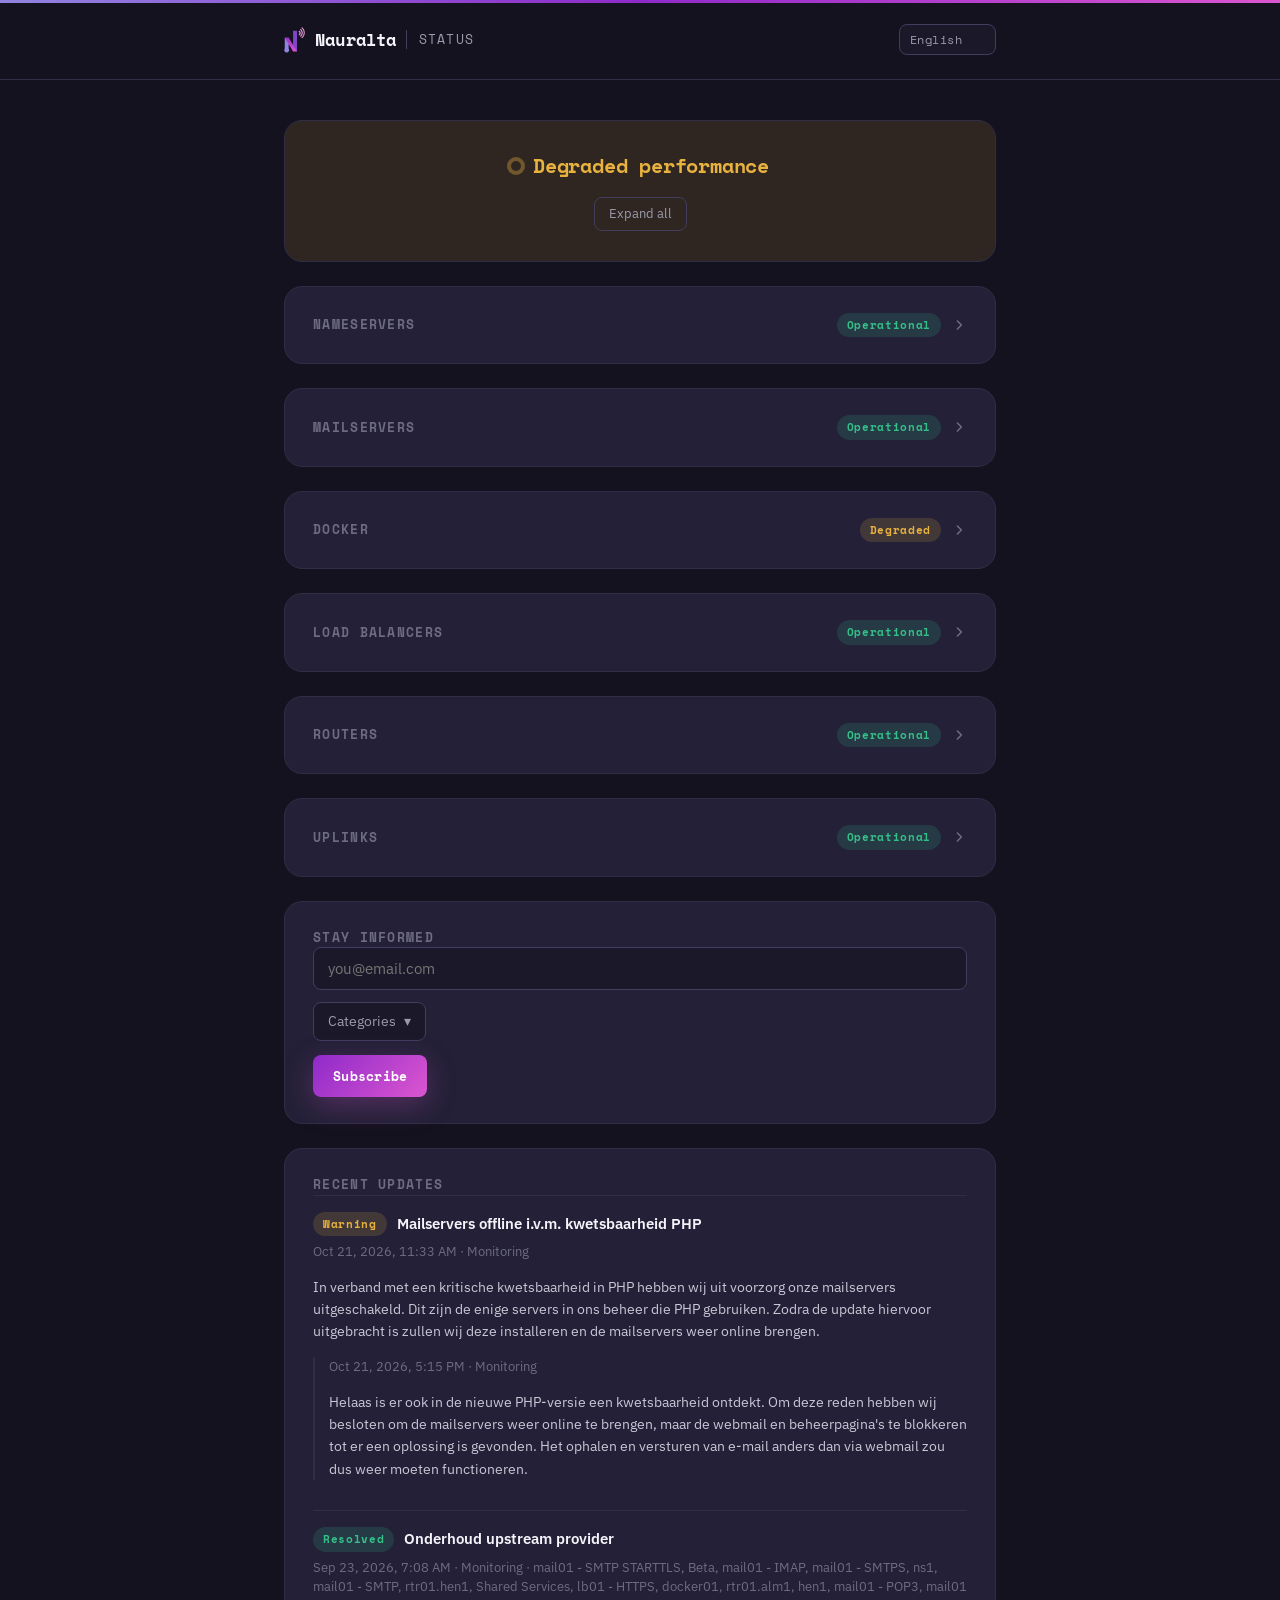
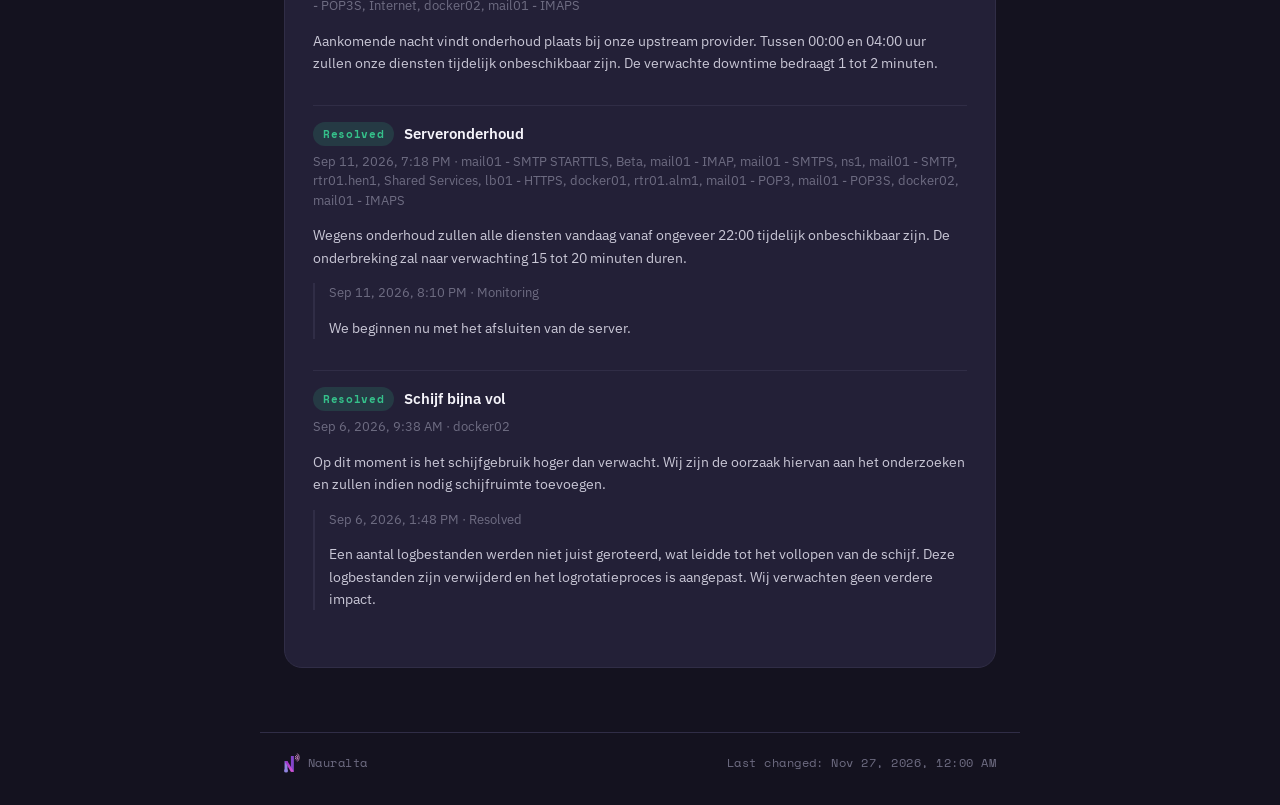
==== commit 6dd50b69: "Publish status page" ====
--- a/index.html
+++ b/index.html
@@ -1,4 +1,4 @@
-<!doctype html><html lang="en" class="no-i18n"><head><meta charset="utf-8"><meta name="viewport" content="width=device-width, initial-scale=1"><meta name="robots" content="index, follow"><title>Nauralta</title><link rel="preconnect" href="https://fonts.googleapis.com"><link rel="preconnect" href="https://fonts.gstatic.com" crossorigin><link href="https://fonts.googleapis.com/css2?family=Space+Mono:wght@400;700&family=IBM+Plex+Sans:wght@400;500;600&display=swap" rel="stylesheet"><link rel="stylesheet" href="style.css"><noscript><style>html.no-i18n{visibility:visible}</style></noscript></head><body><header class="topbar"><div class="wrap topbar-inner"><div class="brand-group"><img class="logo-icon" alt="" src="[data-uri]"><span class="brand-name">Nauralta</span><span class="brand-sub" data-i18n="brand.subtitle">Status</span></div><select id="lang-switch" class="lang-switch" aria-label="Language"></select></div></header><main class="wrap"><section class="hero hero-warn"><div class="hero-status"><span class="hero-dot"></span><h1 data-i18n="hero.warn">Degraded performance</h1></div><button type="button" id="toggle-all-groups" class="hero-toggle-all" data-i18n="groups.expandAll">Expand all</button></section><section class="card group collapsed" data-group-id="b0c31294-1b76-448d-bfdb-e9b8179433e2"><button type="button" class="group-head" data-group-toggle><h2 class="group-title">Nameservers</h2><span class="group-head-right"><span class="badge badge-good" data-i18n="state.operational">Operational</span><svg class="chevron" viewBox="0 0 20 20" fill="none" xmlns="http://www.w3.org/2000/svg" aria-hidden="true"><path d="M5 8l5 5 5-5" stroke="currentColor" stroke-width="2" stroke-linecap="round" stroke-linejoin="round"/></svg></span></button><div class="rows"><div class="row"><div class="row-top"><span class="row-name-group"><span class="dot dot-good"></span><span class="row-name">ns1</span><span class="sr-only" data-i18n="state.operational">Operational</span></span><span class="row-uptime uptime-good" data-i18n-template="history.uptime" data-value="100">100% uptime</span></div><div class="hbars"><span class="hbar hbar-nodata" tabindex="0" data-status="nodata" data-date="2026-08-28" data-down-seconds="0" data-degraded-seconds="0"></span><span class="hbar hbar-nodata" tabindex="0" data-status="nodata" data-date="2026-08-29" data-down-seconds="0" data-degraded-seconds="0"></span><span class="hbar hbar-nodata" tabindex="0" data-status="nodata" data-date="2026-08-30" data-down-seconds="0" data-degraded-seconds="0"></span><span class="hbar hbar-nodata" tabindex="0" data-status="nodata" data-date="2026-08-31" data-down-seconds="0" data-degraded-seconds="0"></span><span class="hbar hbar-nodata" tabindex="0" data-status="nodata" data-date="2026-09-01" data-down-seconds="0" data-degraded-seconds="0"></span><span class="hbar hbar-nodata" tabindex="0" data-status="nodata" data-date="2026-09-02" data-down-seconds="0" data-degraded-seconds="0"></span><span class="hbar hbar-nodata" tabindex="0" data-status="nodata" data-date="2026-09-03" data-down-seconds="0" data-degraded-seconds="0"></span><span class="hbar hbar-operational" tabindex="0" data-status="operational" data-date="2026-09-04" data-down-seconds="0" data-degraded-seconds="0"></span><span class="hbar hbar-operational" tabindex="0" data-status="operational" data-date="2026-09-05" data-down-seconds="0" data-degraded-seconds="0"></span><span class="hbar hbar-operational" tabindex="0" data-status="operational" data-date="2026-09-06" data-down-seconds="0" data-degraded-seconds="0"></span><span class="hbar hbar-operational" tabindex="0" data-status="operational" data-date="2026-09-07" data-down-seconds="0" data-degraded-seconds="0"></span><span class="hbar hbar-operational" tabindex="0" data-status="operational" data-date="2026-09-08" data-down-seconds="0" data-degraded-seconds="0"></span><span class="hbar hbar-operational" tabindex="0" data-status="operational" data-date="2026-09-09" data-down-seconds="0" data-degraded-seconds="0"></span><span class="hbar hbar-operational" tabindex="0" data-status="operational" data-date="2026-09-10" data-down-seconds="0" data-degraded-seconds="0"></span><span class="hbar hbar-operational" tabindex="0" data-status="operational" data-date="2026-09-11" data-down-seconds="0" data-degraded-seconds="0"></span><span class="hbar hbar-operational" tabindex="0" data-status="operational" data-date="2026-09-12" data-down-seconds="0" data-degraded-seconds="0"></span><span class="hbar hbar-operational" tabindex="0" data-status="operational" data-date="2026-09-13" data-down-seconds="0" data-degraded-seconds="0"></span><span class="hbar hbar-operational" tabindex="0" data-status="operational" data-date="2026-09-14" data-down-seconds="0" data-degraded-seconds="0"></span><span class="hbar hbar-operational" tabindex="0" data-status="operational" data-date="2026-09-15" data-down-seconds="0" data-degraded-seconds="0"></span><span class="hbar hbar-operational" tabindex="0" data-status="operational" data-date="2026-09-16" data-down-seconds="0" data-degraded-seconds="0"></span><span class="hbar hbar-operational" tabindex="0" data-status="operational" data-date="2026-09-17" data-down-seconds="0" data-degraded-seconds="0"></span><span class="hbar hbar-operational" tabindex="0" data-status="operational" data-date="2026-09-18" data-down-seconds="0" data-degraded-seconds="0"></span><span class="hbar hbar-operational" tabindex="0" data-status="operational" data-date="2026-09-19" data-down-seconds="0" data-degraded-seconds="0"></span><span class="hbar hbar-operational" tabindex="0" data-status="operational" data-date="2026-09-20" data-down-seconds="0" data-degraded-seconds="0"></span><span class="hbar hbar-operational" tabindex="0" data-status="operational" data-date="2026-09-21" data-down-seconds="0" data-degraded-seconds="0"></span><span class="hbar hbar-operational" tabindex="0" data-status="operational" data-date="2026-09-22" data-down-seconds="0" data-degraded-seconds="0"></span><span class="hbar hbar-operational" tabindex="0" data-status="operational" data-date="2026-09-23" data-down-seconds="0" data-degraded-seconds="0"></span><span class="hbar hbar-operational" tabindex="0" data-status="operational" data-date="2026-09-24" data-down-seconds="0" data-degraded-seconds="0"></span><span class="hbar hbar-operational" tabindex="0" data-status="operational" data-date="2026-09-25" data-down-seconds="0" data-degraded-seconds="0"></span><span class="hbar hbar-operational" tabindex="0" data-status="operational" data-date="2026-09-26" data-down-seconds="0" data-degraded-seconds="0"></span><span class="hbar hbar-operational" tabindex="0" data-status="operational" data-date="2026-09-27" data-down-seconds="0" data-degraded-seconds="0"></span><span class="hbar hbar-operational" tabindex="0" data-status="operational" data-date="2026-09-28" data-down-seconds="0" data-degraded-seconds="0"></span><span class="hbar hbar-operational" tabindex="0" data-status="operational" data-date="2026-09-29" data-down-seconds="0" data-degraded-seconds="0"></span><span class="hbar hbar-operational" tabindex="0" data-status="operational" data-date="2026-09-30" data-down-seconds="0" data-degraded-seconds="0"></span><span class="hbar hbar-operational" tabindex="0" data-status="operational" data-date="2026-10-01" data-down-seconds="0" data-degraded-seconds="0"></span><span class="hbar hbar-operational" tabindex="0" data-status="operational" data-date="2026-10-02" data-down-seconds="0" data-degraded-seconds="0"></span><span class="hbar hbar-operational" tabindex="0" data-status="operational" data-date="2026-10-03" data-down-seconds="0" data-degraded-seconds="0"></span><span class="hbar hbar-operational" tabindex="0" data-status="operational" data-date="2026-10-04" data-down-seconds="0" data-degraded-seconds="0"></span><span class="hbar hbar-operational" tabindex="0" data-status="operational" data-date="2026-10-05" data-down-seconds="0" data-degraded-seconds="0"></span><span class="hbar hbar-operational" tabindex="0" data-status="operational" data-date="2026-10-06" data-down-seconds="0" data-degraded-seconds="0"></span><span class="hbar hbar-operational" tabindex="0" data-status="operational" data-date="2026-10-07" data-down-seconds="0" data-degraded-seconds="0"></span><span class="hbar hbar-operational" tabindex="0" data-status="operational" data-date="2026-10-08" data-down-seconds="0" data-degraded-seconds="0"></span><span class="hbar hbar-operational" tabindex="0" data-status="operational" data-date="2026-10-09" data-down-seconds="0" data-degraded-seconds="0"></span><span class="hbar hbar-operational" tabindex="0" data-status="operational" data-date="2026-10-10" data-down-seconds="0" data-degraded-seconds="0"></span><span class="hbar hbar-operational" tabindex="0" data-status="operational" data-date="2026-10-11" data-down-seconds="0" data-degraded-seconds="0"></span><span class="hbar hbar-operational" tabindex="0" data-status="operational" data-date="2026-10-12" data-down-seconds="0" data-degraded-seconds="0"></span><span class="hbar hbar-operational" tabindex="0" data-status="operational" data-date="2026-10-13" data-down-seconds="0" data-degraded-seconds="0"></span><span class="hbar hbar-operational" tabindex="0" data-status="operational" data-date="2026-10-14" data-down-seconds="0" data-degraded-seconds="0"></span><span class="hbar hbar-operational" tabindex="0" data-status="operational" data-date="2026-10-15" data-down-seconds="0" data-degraded-seconds="0"></span><span class="hbar hbar-operational" tabindex="0" data-status="operational" data-date="2026-10-16" data-down-seconds="0" data-degraded-seconds="0"></span><span class="hbar hbar-operational" tabindex="0" data-status="operational" data-date="2026-10-17" data-down-seconds="0" data-degraded-seconds="0"></span><span class="hbar hbar-operational" tabindex="0" data-status="operational" data-date="2026-10-18" data-down-seconds="0" data-degraded-seconds="0"></span><span class="hbar hbar-operational" tabindex="0" data-status="operational" data-date="2026-10-19" data-down-seconds="0" data-degraded-seconds="0"></span><span class="hbar hbar-operational" tabindex="0" data-status="operational" data-date="2026-10-20" data-down-seconds="0" data-degraded-seconds="0"></span><span class="hbar hbar-operational" tabindex="0" data-status="operational" data-date="2026-10-21" data-down-seconds="0" data-degraded-seconds="0"></span><span class="hbar hbar-operational" tabindex="0" data-status="operational" data-date="2026-10-22" data-down-seconds="0" data-degraded-seconds="0"></span><span class="hbar hbar-operational" tabindex="0" data-status="operational" data-date="2026-10-23" data-down-seconds="0" data-degraded-seconds="0"></span><span class="hbar hbar-operational" tabindex="0" data-status="operational" data-date="2026-10-24" data-down-seconds="0" data-degraded-seconds="0"></span><span class="hbar hbar-operational" tabindex="0" data-status="operational" data-date="2026-10-25" data-down-seconds="0" data-degraded-seconds="0"></span><span class="hbar hbar-operational" tabindex="0" data-status="operational" data-date="2026-10-26" data-down-seconds="0" data-degraded-seconds="0"></span><span class="hbar hbar-operational" tabindex="0" data-status="operational" data-date="2026-10-27" data-down-seconds="0" data-degraded-seconds="0"></span><span class="hbar hbar-operational" tabindex="0" data-status="operational" data-date="2026-10-28" data-down-seconds="0" data-degraded-seconds="0"></span><span class="hbar hbar-operational" tabindex="0" data-status="operational" data-date="2026-10-29" data-down-seconds="0" data-degraded-seconds="0"></span><span class="hbar hbar-operational" tabindex="0" data-status="operational" data-date="2026-10-30" data-down-seconds="0" data-degraded-seconds="0"></span><span class="hbar hbar-operational" tabindex="0" data-status="operational" data-date="2026-10-31" data-down-seconds="0" data-degraded-seconds="0"></span><span class="hbar hbar-operational" tabindex="0" data-status="operational" data-date="2026-11-01" data-down-seconds="0" data-degraded-seconds="0"></span><span class="hbar hbar-operational" tabindex="0" data-status="operational" data-date="2026-11-02" data-down-seconds="0" data-degraded-seconds="0"></span><span class="hbar hbar-operational" tabindex="0" data-status="operational" data-date="2026-11-03" data-down-seconds="0" data-degraded-seconds="0"></span><span class="hbar hbar-operational" tabindex="0" data-status="operational" data-date="2026-11-04" data-down-seconds="0" data-degraded-seconds="0"></span><span class="hbar hbar-operational" tabindex="0" data-status="operational" data-date="2026-11-05" data-down-seconds="0" data-degraded-seconds="0"></span><span class="hbar hbar-operational" tabindex="0" data-status="operational" data-date="2026-11-06" data-down-seconds="0" data-degraded-seconds="0"></span><span class="hbar hbar-operational" tabindex="0" data-status="operational" data-date="2026-11-07" data-down-seconds="0" data-degraded-seconds="0"></span><span class="hbar hbar-operational" tabindex="0" data-status="operational" data-date="2026-11-08" data-down-seconds="0" data-degraded-seconds="0"></span><span class="hbar hbar-operational" tabindex="0" data-status="operational" data-date="2026-11-09" data-down-seconds="0" data-degraded-seconds="0"></span><span class="hbar hbar-operational" tabindex="0" data-status="operational" data-date="2026-11-10" data-down-seconds="0" data-degraded-seconds="0"></span><span class="hbar hbar-operational" tabindex="0" data-status="operational" data-date="2026-11-11" data-down-seconds="0" data-degraded-seconds="0"></span><span class="hbar hbar-operational" tabindex="0" data-status="operational" data-date="2026-11-12" data-down-seconds="0" data-degraded-seconds="0"></span><span class="hbar hbar-operational" tabindex="0" data-status="operational" data-date="2026-11-13" data-down-seconds="0" data-degraded-seconds="0"></span><span class="hbar hbar-operational" tabindex="0" data-status="operational" data-date="2026-11-14" data-down-seconds="0" data-degraded-seconds="0"></span><span class="hbar hbar-operational" tabindex="0" data-status="operational" data-date="2026-11-15" data-down-seconds="0" data-degraded-seconds="0"></span><span class="hbar hbar-operational" tabindex="0" data-status="operational" data-date="2026-11-16" data-down-seconds="0" data-degraded-seconds="0"></span><span class="hbar hbar-operational" tabindex="0" data-status="operational" data-date="2026-11-17" data-down-seconds="0" data-degraded-seconds="0"></span><span class="hbar hbar-operational" tabindex="0" data-status="operational" data-date="2026-11-18" data-down-seconds="0" data-degraded-seconds="0"></span><span class="hbar hbar-operational" tabindex="0" data-status="operational" data-date="2026-11-19" data-down-seconds="0" data-degraded-seconds="0"></span><span class="hbar hbar-operational" tabindex="0" data-status="operational" data-date="2026-11-20" data-down-seconds="0" data-degraded-seconds="0"></span><span class="hbar hbar-operational" tabindex="0" data-status="operational" data-date="2026-11-21" data-down-seconds="0" data-degraded-seconds="0"></span><span class="hbar hbar-operational" tabindex="0" data-status="operational" data-date="2026-11-22" data-down-seconds="0" data-degraded-seconds="0"></span><span class="hbar hbar-operational" tabindex="0" data-status="operational" data-date="2026-11-23" data-down-seconds="0" data-degraded-seconds="0"></span><span class="hbar hbar-operational" tabindex="0" data-status="operational" data-date="2026-11-24" data-down-seconds="0" data-degraded-seconds="0"></span><span class="hbar hbar-operational" tabindex="0" data-status="operational" data-date="2026-11-25" data-down-seconds="0" data-degraded-seconds="0"></span><span class="hbar hbar-operational" tabindex="0" data-status="operational" data-date="2026-11-26" data-down-seconds="0" data-degraded-seconds="0"></span></div><div class="row-dates"><span class="days-full" data-i18n-template="history.daysAgo" data-value="90">90 days ago</span><span class="days-mobile" data-i18n-template="history.daysAgo" data-value="30">30 days ago</span><span data-i18n="history.today">Today</span></div></div><div class="row"><div class="row-top"><span class="row-name-group"><span class="dot dot-good"></span><span class="row-name">ns2</span><span class="sr-only" data-i18n="state.operational">Operational</span></span><span class="row-uptime uptime-good" data-i18n-template="history.uptime" data-value="99.989">99.989% uptime</span></div><div class="hbars"><span class="hbar hbar-nodata" tabindex="0" data-status="nodata" data-date="2026-08-28" data-down-seconds="0" data-degraded-seconds="0"></span><span class="hbar hbar-nodata" tabindex="0" data-status="nodata" data-date="2026-08-29" data-down-seconds="0" data-degraded-seconds="0"></span><span class="hbar hbar-nodata" tabindex="0" data-status="nodata" data-date="2026-08-30" data-down-seconds="0" data-degraded-seconds="0"></span><span class="hbar hbar-nodata" tabindex="0" data-status="nodata" data-date="2026-08-31" data-down-seconds="0" data-degraded-seconds="0"></span><span class="hbar hbar-nodata" tabindex="0" data-status="nodata" data-date="2026-09-01" data-down-seconds="0" data-degraded-seconds="0"></span><span class="hbar hbar-nodata" tabindex="0" data-status="nodata" data-date="2026-09-02" data-down-seconds="0" data-degraded-seconds="0"></span><span class="hbar hbar-nodata" tabindex="0" data-status="nodata" data-date="2026-09-03" data-down-seconds="0" data-degraded-seconds="0"></span><span class="hbar hbar-operational" tabindex="0" data-status="operational" data-date="2026-09-04" data-down-seconds="0" data-degraded-seconds="0"></span><span class="hbar hbar-operational" tabindex="0" data-status="operational" data-date="2026-09-05" data-down-seconds="0" data-degraded-seconds="0"></span><span class="hbar hbar-operational" tabindex="0" data-status="operational" data-date="2026-09-06" data-down-seconds="0" data-degraded-seconds="0"></span><span class="hbar hbar-operational" tabindex="0" data-status="operational" data-date="2026-09-07" data-down-seconds="0" data-degraded-seconds="0"></span><span class="hbar hbar-operational" tabindex="0" data-status="operational" data-date="2026-09-08" data-down-seconds="0" data-degraded-seconds="0"></span><span class="hbar hbar-operational" tabindex="0" data-status="operational" data-date="2026-09-09" data-down-seconds="0" data-degraded-seconds="0"></span><span class="hbar hbar-operational" tabindex="0" data-status="operational" data-date="2026-09-10" data-down-seconds="0" data-degraded-seconds="0"></span><span class="hbar hbar-operational" tabindex="0" data-status="operational" data-date="2026-09-11" data-down-seconds="0" data-degraded-seconds="0"></span><span class="hbar hbar-operational" tabindex="0" data-status="operational" data-date="2026-09-12" data-down-seconds="0" data-degraded-seconds="0"></span><span class="hbar hbar-operational" tabindex="0" data-status="operational" data-date="2026-09-13" data-down-seconds="0" data-degraded-seconds="0"></span><span class="hbar hbar-operational" tabindex="0" data-status="operational" data-date="2026-09-14" data-down-seconds="0" data-degraded-seconds="0"></span><span class="hbar hbar-operational" tabindex="0" data-status="operational" data-date="2026-09-15" data-down-seconds="0" data-degraded-seconds="0"></span><span class="hbar hbar-operational" tabindex="0" data-status="operational" data-date="2026-09-16" data-down-seconds="0" data-degraded-seconds="0"></span><span class="hbar hbar-operational" tabindex="0" data-status="operational" data-date="2026-09-17" data-down-seconds="0" data-degraded-seconds="0"></span><span class="hbar hbar-operational" tabindex="0" data-status="operational" data-date="2026-09-18" data-down-seconds="0" data-degraded-seconds="0"></span><span class="hbar hbar-operational" tabindex="0" data-status="operational" data-date="2026-09-19" data-down-seconds="0" data-degraded-seconds="0"></span><span class="hbar hbar-operational" tabindex="0" data-status="operational" data-date="2026-09-20" data-down-seconds="0" data-degraded-seconds="0"></span><span class="hbar hbar-operational" tabindex="0" data-status="operational" data-date="2026-09-21" data-down-seconds="0" data-degraded-seconds="0"></span><span class="hbar hbar-operational" tabindex="0" data-status="operational" data-date="2026-09-22" data-down-seconds="0" data-degraded-seconds="0"></span><span class="hbar hbar-operational" tabindex="0" data-status="operational" data-date="2026-09-23" data-down-seconds="0" data-degraded-seconds="0"></span><span class="hbar hbar-operational" tabindex="0" data-status="operational" data-date="2026-09-24" data-down-seconds="0" data-degraded-seconds="0"></span><span class="hbar hbar-operational" tabindex="0" data-status="operational" data-date="2026-09-25" data-down-seconds="0" data-degraded-seconds="0"></span><span class="hbar hbar-operational" tabindex="0" data-status="operational" data-date="2026-09-26" data-down-seconds="0" data-degraded-seconds="0"></span><span class="hbar hbar-operational" tabindex="0" data-status="operational" data-date="2026-09-27" data-down-seconds="0" data-degraded-seconds="0"></span><span class="hbar hbar-operational" tabindex="0" data-status="operational" data-date="2026-09-28" data-down-seconds="0" data-degraded-seconds="0"></span><span class="hbar hbar-operational" tabindex="0" data-status="operational" data-date="2026-09-29" data-down-seconds="0" data-degraded-seconds="0"></span><span class="hbar hbar-operational" tabindex="0" data-status="operational" data-date="2026-09-30" data-down-seconds="0" data-degraded-seconds="0"></span><span class="hbar hbar-operational" tabindex="0" data-status="operational" data-date="2026-10-01" data-down-seconds="0" data-degraded-seconds="0"></span><span class="hbar hbar-operational" tabindex="0" data-status="operational" data-date="2026-10-02" data-down-seconds="0" data-degraded-seconds="0"></span><span class="hbar hbar-operational" tabindex="0" data-status="operational" data-date="2026-10-03" data-down-seconds="0" data-degraded-seconds="0"></span><span class="hbar hbar-operational" tabindex="0" data-status="operational" data-date="2026-10-04" data-down-seconds="0" data-degraded-seconds="0"></span><span class="hbar hbar-operational" tabindex="0" data-status="operational" data-date="2026-10-05" data-down-seconds="0" data-degraded-seconds="0"></span><span class="hbar hbar-operational" tabindex="0" data-status="operational" data-date="2026-10-06" data-down-seconds="0" data-degraded-seconds="0"></span><span class="hbar hbar-operational" tabindex="0" data-status="operational" data-date="2026-10-07" data-down-seconds="0" data-degraded-seconds="0"></span><span class="hbar hbar-operational" tabindex="0" data-status="operational" data-date="2026-10-08" data-down-seconds="0" data-degraded-seconds="0"></span><span class="hbar hbar-operational" tabindex="0" data-status="operational" data-date="2026-10-09" data-down-seconds="0" data-degraded-seconds="0"></span><span class="hbar hbar-operational" tabindex="0" data-status="operational" data-date="2026-10-10" data-down-seconds="0" data-degraded-seconds="0"></span><span class="hbar hbar-operational" tabindex="0" data-status="operational" data-date="2026-10-11" data-down-seconds="0" data-degraded-seconds="0"></span><span class="hbar hbar-operational" tabindex="0" data-status="operational" data-date="2026-10-12" data-down-seconds="0" data-degraded-seconds="0"></span><span class="hbar hbar-operational" tabindex="0" data-status="operational" data-date="2026-10-13" data-down-seconds="0" data-degraded-seconds="0"></span><span class="hbar hbar-operational" tabindex="0" data-status="operational" data-date="2026-10-14" data-down-seconds="0" data-degraded-seconds="0"></span><span class="hbar hbar-operational" tabindex="0" data-status="operational" data-date="2026-10-15" data-down-seconds="0" data-degraded-seconds="0"></span><span class="hbar hbar-operational" tabindex="0" data-status="operational" data-date="2026-10-16" data-down-seconds="0" data-degraded-seconds="0"></span><span class="hbar hbar-operational" tabindex="0" data-status="operational" data-date="2026-10-17" data-down-seconds="0" data-degraded-seconds="0"></span><span class="hbar hbar-operational" tabindex="0" data-status="operational" data-date="2026-10-18" data-down-seconds="0" data-degraded-seconds="0"></span><span class="hbar hbar-operational" tabindex="0" data-status="operational" data-date="2026-10-19" data-down-seconds="0" data-degraded-seconds="0"></span><span class="hbar hbar-operational" tabindex="0" data-status="operational" data-date="2026-10-20" data-down-seconds="0" data-degraded-seconds="0"></span><span class="hbar hbar-operational" tabindex="0" data-status="operational" data-date="2026-10-21" data-down-seconds="0" data-degraded-seconds="0"></span><span class="hbar hbar-operational" tabindex="0" data-status="operational" data-date="2026-10-22" data-down-seconds="0" data-degraded-seconds="0"></span><span class="hbar hbar-operational" tabindex="0" data-status="operational" data-date="2026-10-23" data-down-seconds="0" data-degraded-seconds="0"></span><span class="hbar hbar-operational" tabindex="0" data-status="operational" data-date="2026-10-24" data-down-seconds="0" data-degraded-seconds="0"></span><span class="hbar hbar-operational" tabindex="0" data-status="operational" data-date="2026-10-25" data-down-seconds="0" data-degraded-seconds="0"></span><span class="hbar hbar-operational" tabindex="0" data-status="operational" data-date="2026-10-26" data-down-seconds="0" data-degraded-seconds="0"></span><span class="hbar hbar-operational" tabindex="0" data-status="operational" data-date="2026-10-27" data-down-seconds="0" data-degraded-seconds="0"></span><span class="hbar hbar-operational" tabindex="0" data-status="operational" data-date="2026-10-28" data-down-seconds="0" data-degraded-seconds="0"></span><span class="hbar hbar-operational" tabindex="0" data-status="operational" data-date="2026-10-29" data-down-seconds="0" data-degraded-seconds="0"></span><span class="hbar hbar-operational" tabindex="0" data-status="operational" data-date="2026-10-30" data-down-seconds="0" data-degraded-seconds="0"></span><span class="hbar hbar-operational" tabindex="0" data-status="operational" data-date="2026-10-31" data-down-seconds="0" data-degraded-seconds="0"></span><span class="hbar hbar-operational" tabindex="0" data-status="operational" data-date="2026-11-01" data-down-seconds="0" data-degraded-seconds="0"></span><span class="hbar hbar-operational" tabindex="0" data-status="operational" data-date="2026-11-02" data-down-seconds="0" data-degraded-seconds="0"></span><span class="hbar hbar-operational" tabindex="0" data-status="operational" data-date="2026-11-03" data-down-seconds="0" data-degraded-seconds="0"></span><span class="hbar hbar-operational" tabindex="0" data-status="operational" data-date="2026-11-04" data-down-seconds="0" data-degraded-seconds="0"></span><span class="hbar hbar-operational" tabindex="0" data-status="operational" data-date="2026-11-05" data-down-seconds="0" data-degraded-seconds="0"></span><span class="hbar hbar-operational" tabindex="0" data-status="operational" data-date="2026-11-06" data-down-seconds="0" data-degraded-seconds="0"></span><span class="hbar hbar-operational" tabindex="0" data-status="operational" data-date="2026-11-07" data-down-seconds="0" data-degraded-seconds="0"></span><span class="hbar hbar-operational" tabindex="0" data-status="operational" data-date="2026-11-08" data-down-seconds="0" data-degraded-seconds="0"></span><span class="hbar hbar-operational" tabindex="0" data-status="operational" data-date="2026-11-09" data-down-seconds="0" data-degraded-seconds="0"></span><span class="hbar hbar-down" tabindex="0" data-status="down" data-date="2026-11-10" data-down-seconds="390.732" data-degraded-seconds="0"></span><span class="hbar hbar-operational" tabindex="0" data-status="operational" data-date="2026-11-11" data-down-seconds="0" data-degraded-seconds="0"></span><span class="hbar hbar-operational" tabindex="0" data-status="operational" data-date="2026-11-12" data-down-seconds="0" data-degraded-seconds="0"></span><span class="hbar hbar-operational" tabindex="0" data-status="operational" data-date="2026-11-13" data-down-seconds="0" data-degraded-seconds="0"></span><span class="hbar hbar-operational" tabindex="0" data-status="operational" data-date="2026-11-14" data-down-seconds="0" data-degraded-seconds="0"></span><span class="hbar hbar-operational" tabindex="0" data-status="operational" data-date="2026-11-15" data-down-seconds="0" data-degraded-seconds="0"></span><span class="hbar hbar-operational" tabindex="0" data-status="operational" data-date="2026-11-16" data-down-seconds="0" data-degraded-seconds="0"></span><span class="hbar hbar-down" tabindex="0" data-status="down" data-date="2026-11-17" data-down-seconds="412.298" data-degraded-seconds="0"></span><span class="hbar hbar-operational" tabindex="0" data-status="operational" data-date="2026-11-18" data-down-seconds="0" data-degraded-seconds="0"></span><span class="hbar hbar-operational" tabindex="0" data-status="operational" data-date="2026-11-19" data-down-seconds="0" data-degraded-seconds="0"></span><span class="hbar hbar-operational" tabindex="0" data-status="operational" data-date="2026-11-20" data-down-seconds="0" data-degraded-seconds="0"></span><span class="hbar hbar-operational" tabindex="0" data-status="operational" data-date="2026-11-21" data-down-seconds="0" data-degraded-seconds="0"></span><span class="hbar hbar-operational" tabindex="0" data-status="operational" data-date="2026-11-22" data-down-seconds="0" data-degraded-seconds="0"></span><span class="hbar hbar-operational" tabindex="0" data-status="operational" data-date="2026-11-23" data-down-seconds="0" data-degraded-seconds="0"></span><span class="hbar hbar-operational" tabindex="0" data-status="operational" data-date="2026-11-24" data-down-seconds="0" data-degraded-seconds="0"></span><span class="hbar hbar-operational" tabindex="0" data-status="operational" data-date="2026-11-25" data-down-seconds="0" data-degraded-seconds="0"></span><span class="hbar hbar-operational" tabindex="0" data-status="operational" data-date="2026-11-26" data-down-seconds="0" data-degraded-seconds="0"></span></div><div class="row-dates"><span class="days-full" data-i18n-template="history.daysAgo" data-value="90">90 days ago</span><span class="days-mobile" data-i18n-template="history.daysAgo" data-value="30">30 days ago</span><span data-i18n="history.today">Today</span></div></div></div></section><section class="card group collapsed" data-group-id="54b549ea-eed4-40a3-959c-f4c2c0affce0"><button type="button" class="group-head" data-group-toggle><h2 class="group-title">Mailservers</h2><span class="group-head-right"><span class="badge badge-good" data-i18n="state.operational">Operational</span><svg class="chevron" viewBox="0 0 20 20" fill="none" xmlns="http://www.w3.org/2000/svg" aria-hidden="true"><path d="M5 8l5 5 5-5" stroke="currentColor" stroke-width="2" stroke-linecap="round" stroke-linejoin="round"/></svg></span></button><div class="rows"><div class="row"><div class="row-top"><span class="row-name-group"><span class="dot dot-good"></span><span class="row-name">mail01 - SMTP</span><span class="sr-only" data-i18n="state.operational">Operational</span></span><span class="row-uptime uptime-good" data-i18n-template="history.uptime" data-value="99.823">99.823% uptime</span></div><div class="hbars"><span class="hbar hbar-nodata" tabindex="0" data-status="nodata" data-date="2026-08-28" data-down-seconds="0" data-degraded-seconds="0"></span><span class="hbar hbar-nodata" tabindex="0" data-status="nodata" data-date="2026-08-29" data-down-seconds="0" data-degraded-seconds="0"></span><span class="hbar hbar-nodata" tabindex="0" data-status="nodata" data-date="2026-08-30" data-down-seconds="0" data-degraded-seconds="0"></span><span class="hbar hbar-nodata" tabindex="0" data-status="nodata" data-date="2026-08-31" data-down-seconds="0" data-degraded-seconds="0"></span><span class="hbar hbar-nodata" tabindex="0" data-status="nodata" data-date="2026-09-01" data-down-seconds="0" data-degraded-seconds="0"></span><span class="hbar hbar-nodata" tabindex="0" data-status="nodata" data-date="2026-09-02" data-down-seconds="0" data-degraded-seconds="0"></span><span class="hbar hbar-nodata" tabindex="0" data-status="nodata" data-date="2026-09-03" data-down-seconds="0" data-degraded-seconds="0"></span><span class="hbar hbar-nodata" tabindex="0" data-status="nodata" data-date="2026-09-04" data-down-seconds="0" data-degraded-seconds="0"></span><span class="hbar hbar-nodata" tabindex="0" data-status="nodata" data-date="2026-09-05" data-down-seconds="0" data-degraded-seconds="0"></span><span class="hbar hbar-operational" tabindex="0" data-status="operational" data-date="2026-09-06" data-down-seconds="0" data-degraded-seconds="0"></span><span class="hbar hbar-operational" tabindex="0" data-status="operational" data-date="2026-09-07" data-down-seconds="0" data-degraded-seconds="0"></span><span class="hbar hbar-operational" tabindex="0" data-status="operational" data-date="2026-09-08" data-down-seconds="0" data-degraded-seconds="0"></span><span class="hbar hbar-operational" tabindex="0" data-status="operational" data-date="2026-09-09" data-down-seconds="0" data-degraded-seconds="0"></span><span class="hbar hbar-operational" tabindex="0" data-status="operational" data-date="2026-09-10" data-down-seconds="0" data-degraded-seconds="0"></span><span class="hbar hbar-operational" tabindex="0" data-status="operational" data-date="2026-09-11" data-down-seconds="0" data-degraded-seconds="0"></span><span class="hbar hbar-operational" tabindex="0" data-status="operational" data-date="2026-09-12" data-down-seconds="0" data-degraded-seconds="0"></span><span class="hbar hbar-operational" tabindex="0" data-status="operational" data-date="2026-09-13" data-down-seconds="0" data-degraded-seconds="0"></span><span class="hbar hbar-operational" tabindex="0" data-status="operational" data-date="2026-09-14" data-down-seconds="0" data-degraded-seconds="0"></span><span class="hbar hbar-operational" tabindex="0" data-status="operational" data-date="2026-09-15" data-down-seconds="0" data-degraded-seconds="0"></span><span class="hbar hbar-operational" tabindex="0" data-status="operational" data-date="2026-09-16" data-down-seconds="0" data-degraded-seconds="0"></span><span class="hbar hbar-operational" tabindex="0" data-status="operational" data-date="2026-09-17" data-down-seconds="0" data-degraded-seconds="0"></span><span class="hbar hbar-operational" tabindex="0" data-status="operational" data-date="2026-09-18" data-down-seconds="0" data-degraded-seconds="0"></span><span class="hbar hbar-operational" tabindex="0" data-status="operational" data-date="2026-09-19" data-down-seconds="0" data-degraded-seconds="0"></span><span class="hbar hbar-operational" tabindex="0" data-status="operational" data-date="2026-09-20" data-down-seconds="0" data-degraded-seconds="0"></span><span class="hbar hbar-operational" tabindex="0" data-status="operational" data-date="2026-09-21" data-down-seconds="0" data-degraded-seconds="0"></span><span class="hbar hbar-operational" tabindex="0" data-status="operational" data-date="2026-09-22" data-down-seconds="0" data-degraded-seconds="0"></span><span class="hbar hbar-operational" tabindex="0" data-status="operational" data-date="2026-09-23" data-down-seconds="0" data-degraded-seconds="0"></span><span class="hbar hbar-operational" tabindex="0" data-status="operational" data-date="2026-09-24" data-down-seconds="0" data-degraded-seconds="0"></span><span class="hbar hbar-operational" tabindex="0" data-status="operational" data-date="2026-09-25" data-down-seconds="0" data-degraded-seconds="0"></span><span class="hbar hbar-operational" tabindex="0" data-status="operational" data-date="2026-09-26" data-down-seconds="0" data-degraded-seconds="0"></span><span class="hbar hbar-operational" tabindex="0" data-status="operational" data-date="2026-09-27" data-down-seconds="0" data-degraded-seconds="0"></span><span class="hbar hbar-operational" tabindex="0" data-status="operational" data-date="2026-09-28" data-down-seconds="0" data-degraded-seconds="0"></span><span class="hbar hbar-operational" tabindex="0" data-status="operational" data-date="2026-09-29" data-down-seconds="0" data-degraded-seconds="0"></span><span class="hbar hbar-operational" tabindex="0" data-status="operational" data-date="2026-09-30" data-down-seconds="0" data-degraded-seconds="0"></span><span class="hbar hbar-operational" tabindex="0" data-status="operational" data-date="2026-10-01" data-down-seconds="0" data-degraded-seconds="0"></span><span class="hbar hbar-operational" tabindex="0" data-status="operational" data-date="2026-10-02" data-down-seconds="0" data-degraded-seconds="0"></span><span class="hbar hbar-operational" tabindex="0" data-status="operational" data-date="2026-10-03" data-down-seconds="0" data-degraded-seconds="0"></span><span class="hbar hbar-operational" tabindex="0" data-status="operational" data-date="2026-10-04" data-down-seconds="0" data-degraded-seconds="0"></span><span class="hbar hbar-operational" tabindex="0" data-status="operational" data-date="2026-10-05" data-down-seconds="0" data-degraded-seconds="0"></span><span class="hbar hbar-operational" tabindex="0" data-status="operational" data-date="2026-10-06" data-down-seconds="0" data-degraded-seconds="0"></span><span class="hbar hbar-operational" tabindex="0" data-status="operational" data-date="2026-10-07" data-down-seconds="0" data-degraded-seconds="0"></span><span class="hbar hbar-down" tabindex="0" data-status="down" data-date="2026-10-08" data-down-seconds="3635.14" data-degraded-seconds="0"></span><span class="hbar hbar-down" tabindex="0" data-status="down" data-date="2026-10-09" data-down-seconds="8172.105" data-degraded-seconds="7259.858593"></span><span class="hbar hbar-operational" tabindex="0" data-status="operational" data-date="2026-10-10" data-down-seconds="0" data-degraded-seconds="0"></span><span class="hbar hbar-operational" tabindex="0" data-status="operational" data-date="2026-10-11" data-down-seconds="0" data-degraded-seconds="0"></span><span class="hbar hbar-operational" tabindex="0" data-status="operational" data-date="2026-10-12" data-down-seconds="0" data-degraded-seconds="0"></span><span class="hbar hbar-operational" tabindex="0" data-status="operational" data-date="2026-10-13" data-down-seconds="0" data-degraded-seconds="0"></span><span class="hbar hbar-operational" tabindex="0" data-status="operational" data-date="2026-10-14" data-down-seconds="0" data-degraded-seconds="0"></span><span class="hbar hbar-operational" tabindex="0" data-status="operational" data-date="2026-10-15" data-down-seconds="0" data-degraded-seconds="0"></span><span class="hbar hbar-operational" tabindex="0" data-status="operational" data-date="2026-10-16" data-down-seconds="0" data-degraded-seconds="0"></span><span class="hbar hbar-operational" tabindex="0" data-status="operational" data-date="2026-10-17" data-down-seconds="0" data-degraded-seconds="0"></span><span class="hbar hbar-operational" tabindex="0" data-status="operational" data-date="2026-10-18" data-down-seconds="0" data-degraded-seconds="0"></span><span class="hbar hbar-operational" tabindex="0" data-status="operational" data-date="2026-10-19" data-down-seconds="0" data-degraded-seconds="0"></span><span class="hbar hbar-operational" tabindex="0" data-status="operational" data-date="2026-10-20" data-down-seconds="0" data-degraded-seconds="0"></span><span class="hbar hbar-degraded" tabindex="0" data-status="degraded" data-date="2026-10-21" data-down-seconds="0" data-degraded-seconds="20880.254262"></span><span class="hbar hbar-operational" tabindex="0" data-status="operational" data-date="2026-10-22" data-down-seconds="0" data-degraded-seconds="0"></span><span class="hbar hbar-operational" tabindex="0" data-status="operational" data-date="2026-10-23" data-down-seconds="0" data-degraded-seconds="0"></span><span class="hbar hbar-operational" tabindex="0" data-status="operational" data-date="2026-10-24" data-down-seconds="0" data-degraded-seconds="0"></span><span class="hbar hbar-operational" tabindex="0" data-status="operational" data-date="2026-10-25" data-down-seconds="0" data-degraded-seconds="0"></span><span class="hbar hbar-operational" tabindex="0" data-status="operational" data-date="2026-10-26" data-down-seconds="0" data-degraded-seconds="0"></span><span class="hbar hbar-operational" tabindex="0" data-status="operational" data-date="2026-10-27" data-down-seconds="0" data-degraded-seconds="0"></span><span class="hbar hbar-operational" tabindex="0" data-status="operational" data-date="2026-10-28" data-down-seconds="0" data-degraded-seconds="0"></span><span class="hbar hbar-operational" tabindex="0" data-status="operational" data-date="2026-10-29" data-down-seconds="0" data-degraded-seconds="0"></span><span class="hbar hbar-operational" tabindex="0" data-status="operational" data-date="2026-10-30" data-down-seconds="0" data-degraded-seconds="0"></span><span class="hbar hbar-down" tabindex="0" data-status="down" data-date="2026-10-31" data-down-seconds="536.2049999999999" data-degraded-seconds="0"></span><span class="hbar hbar-operational" tabindex="0" data-status="operational" data-date="2026-11-01" data-down-seconds="0" data-degraded-seconds="0"></span><span class="hbar hbar-operational" tabindex="0" data-status="operational" data-date="2026-11-02" data-down-seconds="0" data-degraded-seconds="0"></span><span class="hbar hbar-operational" tabindex="0" data-status="operational" data-date="2026-11-03" data-down-seconds="0" data-degraded-seconds="0"></span><span class="hbar hbar-operational" tabindex="0" data-status="operational" data-date="2026-11-04" data-down-seconds="0" data-degraded-seconds="0"></span><span class="hbar hbar-operational" tabindex="0" data-status="operational" data-date="2026-11-05" data-down-seconds="0" data-degraded-seconds="0"></span><span class="hbar hbar-operational" tabindex="0" data-status="operational" data-date="2026-11-06" data-down-seconds="0" data-degraded-seconds="0"></span><span class="hbar hbar-operational" tabindex="0" data-status="operational" data-date="2026-11-07" data-down-seconds="0" data-degraded-seconds="0"></span><span class="hbar hbar-operational" tabindex="0" data-status="operational" data-date="2026-11-08" data-down-seconds="0" data-degraded-seconds="0"></span><span class="hbar hbar-operational" tabindex="0" data-status="operational" data-date="2026-11-09" data-down-seconds="0" data-degraded-seconds="0"></span><span class="hbar hbar-operational" tabindex="0" data-status="operational" data-date="2026-11-10" data-down-seconds="0" data-degraded-seconds="0"></span><span class="hbar hbar-operational" tabindex="0" data-status="operational" data-date="2026-11-11" data-down-seconds="0" data-degraded-seconds="0"></span><span class="hbar hbar-operational" tabindex="0" data-status="operational" data-date="2026-11-12" data-down-seconds="0" data-degraded-seconds="0"></span><span class="hbar hbar-operational" tabindex="0" data-status="operational" data-date="2026-11-13" data-down-seconds="0" data-degraded-seconds="0"></span><span class="hbar hbar-operational" tabindex="0" data-status="operational" data-date="2026-11-14" data-down-seconds="0" data-degraded-seconds="0"></span><span class="hbar hbar-operational" tabindex="0" data-status="operational" data-date="2026-11-15" data-down-seconds="0" data-degraded-seconds="0"></span><span class="hbar hbar-operational" tabindex="0" data-status="operational" data-date="2026-11-16" data-down-seconds="0" data-degraded-seconds="0"></span><span class="hbar hbar-operational" tabindex="0" data-status="operational" data-date="2026-11-17" data-down-seconds="0" data-degraded-seconds="0"></span><span class="hbar hbar-operational" tabindex="0" data-status="operational" data-date="2026-11-18" data-down-seconds="0" data-degraded-seconds="0"></span><span class="hbar hbar-operational" tabindex="0" data-status="operational" data-date="2026-11-19" data-down-seconds="0" data-degraded-seconds="0"></span><span class="hbar hbar-operational" tabindex="0" data-status="operational" data-date="2026-11-20" data-down-seconds="0" data-degraded-seconds="0"></span><span class="hbar hbar-operational" tabindex="0" data-status="operational" data-date="2026-11-21" data-down-seconds="0" data-degraded-seconds="0"></span><span class="hbar hbar-operational" tabindex="0" data-status="operational" data-date="2026-11-22" data-down-seconds="0" data-degraded-seconds="0"></span><span class="hbar hbar-operational" tabindex="0" data-status="operational" data-date="2026-11-23" data-down-seconds="0" data-degraded-seconds="0"></span><span class="hbar hbar-operational" tabindex="0" data-status="operational" data-date="2026-11-24" data-down-seconds="0" data-degraded-seconds="0"></span><span class="hbar hbar-operational" tabindex="0" data-status="operational" data-date="2026-11-25" data-down-seconds="0" data-degraded-seconds="0"></span><span class="hbar hbar-operational" tabindex="0" data-status="operational" data-date="2026-11-26" data-down-seconds="0" data-degraded-seconds="0"></span></div><div class="row-dates"><span class="days-full" data-i18n-template="history.daysAgo" data-value="90">90 days ago</span><span class="days-mobile" data-i18n-template="history.daysAgo" data-value="30">30 days ago</span><span data-i18n="history.today">Today</span></div></div><div class="row"><div class="row-top"><span class="row-name-group"><span class="dot dot-good"></span><span class="row-name">mail01 - SMTPS</span><span class="sr-only" data-i18n="state.operational">Operational</span></span><span class="row-uptime uptime-good" data-i18n-template="history.uptime" data-value="99.798">99.798% uptime</span></div><div class="hbars"><span class="hbar hbar-nodata" tabindex="0" data-status="nodata" data-date="2026-08-28" data-down-seconds="0" data-degraded-seconds="0"></span><span class="hbar hbar-nodata" tabindex="0" data-status="nodata" data-date="2026-08-29" data-down-seconds="0" data-degraded-seconds="0"></span><span class="hbar hbar-nodata" tabindex="0" data-status="nodata" data-date="2026-08-30" data-down-seconds="0" data-degraded-seconds="0"></span><span class="hbar hbar-nodata" tabindex="0" data-status="nodata" data-date="2026-08-31" data-down-seconds="0" data-degraded-seconds="0"></span><span class="hbar hbar-nodata" tabindex="0" data-status="nodata" data-date="2026-09-01" data-down-seconds="0" data-degraded-seconds="0"></span><span class="hbar hbar-nodata" tabindex="0" data-status="nodata" data-date="2026-09-02" data-down-seconds="0" data-degraded-seconds="0"></span><span class="hbar hbar-nodata" tabindex="0" data-status="nodata" data-date="2026-09-03" data-down-seconds="0" data-degraded-seconds="0"></span><span class="hbar hbar-nodata" tabindex="0" data-status="nodata" data-date="2026-09-04" data-down-seconds="0" data-degraded-seconds="0"></span><span class="hbar hbar-nodata" tabindex="0" data-status="nodata" data-date="2026-09-05" data-down-seconds="0" data-degraded-seconds="0"></span><span class="hbar hbar-operational" tabindex="0" data-status="operational" data-date="2026-09-06" data-down-seconds="0" data-degraded-seconds="0"></span><span class="hbar hbar-operational" tabindex="0" data-status="operational" data-date="2026-09-07" data-down-seconds="0" data-degraded-seconds="0"></span><span class="hbar hbar-operational" tabindex="0" data-status="operational" data-date="2026-09-08" data-down-seconds="0" data-degraded-seconds="0"></span><span class="hbar hbar-operational" tabindex="0" data-status="operational" data-date="2026-09-09" data-down-seconds="0" data-degraded-seconds="0"></span><span class="hbar hbar-operational" tabindex="0" data-status="operational" data-date="2026-09-10" data-down-seconds="0" data-degraded-seconds="0"></span><span class="hbar hbar-operational" tabindex="0" data-status="operational" data-date="2026-09-11" data-down-seconds="0" data-degraded-seconds="0"></span><span class="hbar hbar-operational" tabindex="0" data-status="operational" data-date="2026-09-12" data-down-seconds="0" data-degraded-seconds="0"></span><span class="hbar hbar-operational" tabindex="0" data-status="operational" data-date="2026-09-13" data-down-seconds="0" data-degraded-seconds="0"></span><span class="hbar hbar-operational" tabindex="0" data-status="operational" data-date="2026-09-14" data-down-seconds="0" data-degraded-seconds="0"></span><span class="hbar hbar-operational" tabindex="0" data-status="operational" data-date="2026-09-15" data-down-seconds="0" data-degraded-seconds="0"></span><span class="hbar hbar-operational" tabindex="0" data-status="operational" data-date="2026-09-16" data-down-seconds="0" data-degraded-seconds="0"></span><span class="hbar hbar-operational" tabindex="0" data-status="operational" data-date="2026-09-17" data-down-seconds="0" data-degraded-seconds="0"></span><span class="hbar hbar-operational" tabindex="0" data-status="operational" data-date="2026-09-18" data-down-seconds="0" data-degraded-seconds="0"></span><span class="hbar hbar-operational" tabindex="0" data-status="operational" data-date="2026-09-19" data-down-seconds="0" data-degraded-seconds="0"></span><span class="hbar hbar-operational" tabindex="0" data-status="operational" data-date="2026-09-20" data-down-seconds="0" data-degraded-seconds="0"></span><span class="hbar hbar-operational" tabindex="0" data-status="operational" data-date="2026-09-21" data-down-seconds="0" data-degraded-seconds="0"></span><span class="hbar hbar-operational" tabindex="0" data-status="operational" data-date="2026-09-22" data-down-seconds="0" data-degraded-seconds="0"></span><span class="hbar hbar-operational" tabindex="0" data-status="operational" data-date="2026-09-23" data-down-seconds="0" data-degraded-seconds="0"></span><span class="hbar hbar-operational" tabindex="0" data-status="operational" data-date="2026-09-24" data-down-seconds="0" data-degraded-seconds="0"></span><span class="hbar hbar-operational" tabindex="0" data-status="operational" data-date="2026-09-25" data-down-seconds="0" data-degraded-seconds="0"></span><span class="hbar hbar-operational" tabindex="0" data-status="operational" data-date="2026-09-26" data-down-seconds="0" data-degraded-seconds="0"></span><span class="hbar hbar-operational" tabindex="0" data-status="operational" data-date="2026-09-27" data-down-seconds="0" data-degraded-seconds="0"></span><span class="hbar hbar-operational" tabindex="0" data-status="operational" data-date="2026-09-28" data-down-seconds="0" data-degraded-seconds="0"></span><span class="hbar hbar-operational" tabindex="0" data-status="operational" data-date="2026-09-29" data-down-seconds="0" data-degraded-seconds="0"></span><span class="hbar hbar-operational" tabindex="0" data-status="operational" data-date="2026-09-30" data-down-seconds="0" data-degraded-seconds="0"></span><span class="hbar hbar-operational" tabindex="0" data-status="operational" data-date="2026-10-01" data-down-seconds="0" data-degraded-seconds="0"></span><span class="hbar hbar-operational" tabindex="0" data-status="operational" data-date="2026-10-02" data-down-seconds="0" data-degraded-seconds="0"></span><span class="hbar hbar-operational" tabindex="0" data-status="operational" data-date="2026-10-03" data-down-seconds="0" data-degraded-seconds="0"></span><span class="hbar hbar-operational" tabindex="0" data-status="operational" data-date="2026-10-04" data-down-seconds="0" data-degraded-seconds="0"></span><span class="hbar hbar-operational" tabindex="0" data-status="operational" data-date="2026-10-05" data-down-seconds="0" data-degraded-seconds="0"></span><span class="hbar hbar-operational" tabindex="0" data-status="operational" data-date="2026-10-06" data-down-seconds="0" data-degraded-seconds="0"></span><span class="hbar hbar-operational" tabindex="0" data-status="operational" data-date="2026-10-07" data-down-seconds="0" data-degraded-seconds="0"></span><span class="hbar hbar-down" tabindex="0" data-status="down" data-date="2026-10-08" data-down-seconds="2997.31" data-degraded-seconds="0"></span><span class="hbar hbar-down" tabindex="0" data-status="down" data-date="2026-10-09" data-down-seconds="10257.701999999997" data-degraded-seconds="0"></span><span class="hbar hbar-operational" tabindex="0" data-status="operational" data-date="2026-10-10" data-down-seconds="0" data-degraded-seconds="0"></span><span class="hbar hbar-operational" tabindex="0" data-status="operational" data-date="2026-10-11" data-down-seconds="0" data-degraded-seconds="0"></span><span class="hbar hbar-operational" tabindex="0" data-status="operational" data-date="2026-10-12" data-down-seconds="0" data-degraded-seconds="0"></span><span class="hbar hbar-operational" tabindex="0" data-status="operational" data-date="2026-10-13" data-down-seconds="0" data-degraded-seconds="0"></span><span class="hbar hbar-operational" tabindex="0" data-status="operational" data-date="2026-10-14" data-down-seconds="0" data-degraded-seconds="0"></span><span class="hbar hbar-operational" tabindex="0" data-status="operational" data-date="2026-10-15" data-down-seconds="0" data-degraded-seconds="0"></span><span class="hbar hbar-operational" tabindex="0" data-status="operational" data-date="2026-10-16" data-down-seconds="0" data-degraded-seconds="0"></span><span class="hbar hbar-operational" tabindex="0" data-status="operational" data-date="2026-10-17" data-down-seconds="0" data-degraded-seconds="0"></span><span class="hbar hbar-operational" tabindex="0" data-status="operational" data-date="2026-10-18" data-down-seconds="0" data-degraded-seconds="0"></span><span class="hbar hbar-operational" tabindex="0" data-status="operational" data-date="2026-10-19" data-down-seconds="0" data-degraded-seconds="0"></span><span class="hbar hbar-operational" tabindex="0" data-status="operational" data-date="2026-10-20" data-down-seconds="0" data-degraded-seconds="0"></span><span class="hbar hbar-degraded" tabindex="0" data-status="degraded" data-date="2026-10-21" data-down-seconds="0" data-degraded-seconds="20879.955983"></span><span class="hbar hbar-operational" tabindex="0" data-status="operational" data-date="2026-10-22" data-down-seconds="0" data-degraded-seconds="0"></span><span class="hbar hbar-operational" tabindex="0" data-status="operational" data-date="2026-10-23" data-down-seconds="0" data-degraded-seconds="0"></span><span class="hbar hbar-operational" tabindex="0" data-status="operational" data-date="2026-10-24" data-down-seconds="0" data-degraded-seconds="0"></span><span class="hbar hbar-operational" tabindex="0" data-status="operational" data-date="2026-10-25" data-down-seconds="0" data-degraded-seconds="0"></span><span class="hbar hbar-operational" tabindex="0" data-status="operational" data-date="2026-10-26" data-down-seconds="0" data-degraded-seconds="0"></span><span class="hbar hbar-operational" tabindex="0" data-status="operational" data-date="2026-10-27" data-down-seconds="0" data-degraded-seconds="0"></span><span class="hbar hbar-operational" tabindex="0" data-status="operational" data-date="2026-10-28" data-down-seconds="0" data-degraded-seconds="0"></span><span class="hbar hbar-operational" tabindex="0" data-status="operational" data-date="2026-10-29" data-down-seconds="0" data-degraded-seconds="0"></span><span class="hbar hbar-operational" tabindex="0" data-status="operational" data-date="2026-10-30" data-down-seconds="0" data-degraded-seconds="0"></span><span class="hbar hbar-down" tabindex="0" data-status="down" data-date="2026-10-31" data-down-seconds="544.0989999999999" data-degraded-seconds="0"></span><span class="hbar hbar-operational" tabindex="0" data-status="operational" data-date="2026-11-01" data-down-seconds="0" data-degraded-seconds="0"></span><span class="hbar hbar-operational" tabindex="0" data-status="operational" data-date="2026-11-02" data-down-seconds="0" data-degraded-seconds="0"></span><span class="hbar hbar-operational" tabindex="0" data-status="operational" data-date="2026-11-03" data-down-seconds="0" data-degraded-seconds="0"></span><span class="hbar hbar-operational" tabindex="0" data-status="operational" data-date="2026-11-04" data-down-seconds="0" data-degraded-seconds="0"></span><span class="hbar hbar-operational" tabindex="0" data-status="operational" data-date="2026-11-05" data-down-seconds="0" data-degraded-seconds="0"></span><span class="hbar hbar-operational" tabindex="0" data-status="operational" data-date="2026-11-06" data-down-seconds="0" data-degraded-seconds="0"></span><span class="hbar hbar-operational" tabindex="0" data-status="operational" data-date="2026-11-07" data-down-seconds="0" data-degraded-seconds="0"></span><span class="hbar hbar-operational" tabindex="0" data-status="operational" data-date="2026-11-08" data-down-seconds="0" data-degraded-seconds="0"></span><span class="hbar hbar-operational" tabindex="0" data-status="operational" data-date="2026-11-09" data-down-seconds="0" data-degraded-seconds="0"></span><span class="hbar hbar-operational" tabindex="0" data-status="operational" data-date="2026-11-10" data-down-seconds="0" data-degraded-seconds="0"></span><span class="hbar hbar-operational" tabindex="0" data-status="operational" data-date="2026-11-11" data-down-seconds="0" data-degraded-seconds="0"></span><span class="hbar hbar-operational" tabindex="0" data-status="operational" data-date="2026-11-12" data-down-seconds="0" data-degraded-seconds="0"></span><span class="hbar hbar-operational" tabindex="0" data-status="operational" data-date="2026-11-13" data-down-seconds="0" data-degraded-seconds="0"></span><span class="hbar hbar-operational" tabindex="0" data-status="operational" data-date="2026-11-14" data-down-seconds="0" data-degraded-seconds="0"></span><span class="hbar hbar-operational" tabindex="0" data-status="operational" data-date="2026-11-15" data-down-seconds="0" data-degraded-seconds="0"></span><span class="hbar hbar-operational" tabindex="0" data-status="operational" data-date="2026-11-16" data-down-seconds="0" data-degraded-seconds="0"></span><span class="hbar hbar-down" tabindex="0" data-status="down" data-date="2026-11-17" data-down-seconds="292.435" data-degraded-seconds="0"></span><span class="hbar hbar-operational" tabindex="0" data-status="operational" data-date="2026-11-18" data-down-seconds="0" data-degraded-seconds="0"></span><span class="hbar hbar-operational" tabindex="0" data-status="operational" data-date="2026-11-19" data-down-seconds="0" data-degraded-seconds="0"></span><span class="hbar hbar-operational" tabindex="0" data-status="operational" data-date="2026-11-20" data-down-seconds="0" data-degraded-seconds="0"></span><span class="hbar hbar-operational" tabindex="0" data-status="operational" data-date="2026-11-21" data-down-seconds="0" data-degraded-seconds="0"></span><span class="hbar hbar-operational" tabindex="0" data-status="operational" data-date="2026-11-22" data-down-seconds="0" data-degraded-seconds="0"></span><span class="hbar hbar-operational" tabindex="0" data-status="operational" data-date="2026-11-23" data-down-seconds="0" data-degraded-seconds="0"></span><span class="hbar hbar-operational" tabindex="0" data-status="operational" data-date="2026-11-24" data-down-seconds="0" data-degraded-seconds="0"></span><span class="hbar hbar-operational" tabindex="0" data-status="operational" data-date="2026-11-25" data-down-seconds="0" data-degraded-seconds="0"></span><span class="hbar hbar-operational" tabindex="0" data-status="operational" data-date="2026-11-26" data-down-seconds="0" data-degraded-seconds="0"></span></div><div class="row-dates"><span class="days-full" data-i18n-template="history.daysAgo" data-value="90">90 days ago</span><span class="days-mobile" data-i18n-template="history.daysAgo" data-value="30">30 days ago</span><span data-i18n="history.today">Today</span></div></div><div class="row"><div class="row-top"><span class="row-name-group"><span class="dot dot-good"></span><span class="row-name">mail01 - SMTP STARTTLS</span><span class="sr-only" data-i18n="state.operational">Operational</span></span><span class="row-uptime uptime-good" data-i18n-template="history.uptime" data-value="99.717">99.717% uptime</span></div><div class="hbars"><span class="hbar hbar-nodata" tabindex="0" data-status="nodata" data-date="2026-08-28" data-down-seconds="0" data-degraded-seconds="0"></span><span class="hbar hbar-nodata" tabindex="0" data-status="nodata" data-date="2026-08-29" data-down-seconds="0" data-degraded-seconds="0"></span><span class="hbar hbar-nodata" tabindex="0" data-status="nodata" data-date="2026-08-30" data-down-seconds="0" data-degraded-seconds="0"></span><span class="hbar hbar-nodata" tabindex="0" data-status="nodata" data-date="2026-08-31" data-down-seconds="0" data-degraded-seconds="0"></span><span class="hbar hbar-nodata" tabindex="0" data-status="nodata" data-date="2026-09-01" data-down-seconds="0" data-degraded-seconds="0"></span><span class="hbar hbar-nodata" tabindex="0" data-status="nodata" data-date="2026-09-02" data-down-seconds="0" data-degraded-seconds="0"></span><span class="hbar hbar-nodata" tabindex="0" data-status="nodata" data-date="2026-09-03" data-down-seconds="0" data-degraded-seconds="0"></span><span class="hbar hbar-nodata" tabindex="0" data-status="nodata" data-date="2026-09-04" data-down-seconds="0" data-degraded-seconds="0"></span><span class="hbar hbar-nodata" tabindex="0" data-status="nodata" data-date="2026-09-05" data-down-seconds="0" data-degraded-seconds="0"></span><span class="hbar hbar-operational" tabindex="0" data-status="operational" data-date="2026-09-06" data-down-seconds="0" data-degraded-seconds="0"></span><span class="hbar hbar-operational" tabindex="0" data-status="operational" data-date="2026-09-07" data-down-seconds="0" data-degraded-seconds="0"></span><span class="hbar hbar-operational" tabindex="0" data-status="operational" data-date="2026-09-08" data-down-seconds="0" data-degraded-seconds="0"></span><span class="hbar hbar-operational" tabindex="0" data-status="operational" data-date="2026-09-09" data-down-seconds="0" data-degraded-seconds="0"></span><span class="hbar hbar-operational" tabindex="0" data-status="operational" data-date="2026-09-10" data-down-seconds="0" data-degraded-seconds="0"></span><span class="hbar hbar-operational" tabindex="0" data-status="operational" data-date="2026-09-11" data-down-seconds="0" data-degraded-seconds="0"></span><span class="hbar hbar-operational" tabindex="0" data-status="operational" data-date="2026-09-12" data-down-seconds="0" data-degraded-seconds="0"></span><span class="hbar hbar-operational" tabindex="0" data-status="operational" data-date="2026-09-13" data-down-seconds="0" data-degraded-seconds="0"></span><span class="hbar hbar-down" tabindex="0" data-status="down" data-date="2026-09-14" data-down-seconds="295.613" data-degraded-seconds="0"></span><span class="hbar hbar-operational" tabindex="0" data-status="operational" data-date="2026-09-15" data-down-seconds="0" data-degraded-seconds="0"></span><span class="hbar hbar-down" tabindex="0" data-status="down" data-date="2026-09-16" data-down-seconds="176.873" data-degraded-seconds="0"></span><span class="hbar hbar-operational" tabindex="0" data-status="operational" data-date="2026-09-17" data-down-seconds="0" data-degraded-seconds="0"></span><span class="hbar hbar-operational" tabindex="0" data-status="operational" data-date="2026-09-18" data-down-seconds="0" data-degraded-seconds="0"></span><span class="hbar hbar-operational" tabindex="0" data-status="operational" data-date="2026-09-19" data-down-seconds="0" data-degraded-seconds="0"></span><span class="hbar hbar-operational" tabindex="0" data-status="operational" data-date="2026-09-20" data-down-seconds="0" data-degraded-seconds="0"></span><span class="hbar hbar-operational" tabindex="0" data-status="operational" data-date="2026-09-21" data-down-seconds="0" data-degraded-seconds="0"></span><span class="hbar hbar-operational" tabindex="0" data-status="operational" data-date="2026-09-22" data-down-seconds="0" data-degraded-seconds="0"></span><span class="hbar hbar-operational" tabindex="0" data-status="operational" data-date="2026-09-23" data-down-seconds="0" data-degraded-seconds="0"></span><span class="hbar hbar-operational" tabindex="0" data-status="operational" data-date="2026-09-24" data-down-seconds="0" data-degraded-seconds="0"></span><span class="hbar hbar-operational" tabindex="0" data-status="operational" data-date="2026-09-25" data-down-seconds="0" data-degraded-seconds="0"></span><span class="hbar hbar-operational" tabindex="0" data-status="operational" data-date="2026-09-26" data-down-seconds="0" data-degraded-seconds="0"></span><span class="hbar hbar-operational" tabindex="0" data-status="operational" data-date="2026-09-27" data-down-seconds="0" data-degraded-seconds="0"></span><span class="hbar hbar-operational" tabindex="0" data-status="operational" data-date="2026-09-28" data-down-seconds="0" data-degraded-seconds="0"></span><span class="hbar hbar-operational" tabindex="0" data-status="operational" data-date="2026-09-29" data-down-seconds="0" data-degraded-seconds="0"></span><span class="hbar hbar-operational" tabindex="0" data-status="operational" data-date="2026-09-30" data-down-seconds="0" data-degraded-seconds="0"></span><span class="hbar hbar-operational" tabindex="0" data-status="operational" data-date="2026-10-01" data-down-seconds="0" data-degraded-seconds="0"></span><span class="hbar hbar-operational" tabindex="0" data-status="operational" data-date="2026-10-02" data-down-seconds="0" data-degraded-seconds="0"></span><span class="hbar hbar-operational" tabindex="0" data-status="operational" data-date="2026-10-03" data-down-seconds="0" data-degraded-seconds="0"></span><span class="hbar hbar-operational" tabindex="0" data-status="operational" data-date="2026-10-04" data-down-seconds="0" data-degraded-seconds="0"></span><span class="hbar hbar-operational" tabindex="0" data-status="operational" data-date="2026-10-05" data-down-seconds="0" data-degraded-seconds="0"></span><span class="hbar hbar-operational" tabindex="0" data-status="operational" data-date="2026-10-06" data-down-seconds="0" data-degraded-seconds="0"></span><span class="hbar hbar-operational" tabindex="0" data-status="operational" data-date="2026-10-07" data-down-seconds="0" data-degraded-seconds="0"></span><span class="hbar hbar-down" tabindex="0" data-status="down" data-date="2026-10-08" data-down-seconds="5079.944" data-degraded-seconds="0"></span><span class="hbar hbar-down" tabindex="0" data-status="down" data-date="2026-10-09" data-down-seconds="13344.233000000002" data-degraded-seconds="0"></span><span class="hbar hbar-operational" tabindex="0" data-status="operational" data-date="2026-10-10" data-down-seconds="0" data-degraded-seconds="0"></span><span class="hbar hbar-operational" tabindex="0" data-status="operational" data-date="2026-10-11" data-down-seconds="0" data-degraded-seconds="0"></span><span class="hbar hbar-operational" tabindex="0" data-status="operational" data-date="2026-10-12" data-down-seconds="0" data-degraded-seconds="0"></span><span class="hbar hbar-operational" tabindex="0" data-status="operational" data-date="2026-10-13" data-down-seconds="0" data-degraded-seconds="0"></span><span class="hbar hbar-operational" tabindex="0" data-status="operational" data-date="2026-10-14" data-down-seconds="0" data-degraded-seconds="0"></span><span class="hbar hbar-operational" tabindex="0" data-status="operational" data-date="2026-10-15" data-down-seconds="0" data-degraded-seconds="0"></span><span class="hbar hbar-operational" tabindex="0" data-status="operational" data-date="2026-10-16" data-down-seconds="0" data-degraded-seconds="0"></span><span class="hbar hbar-operational" tabindex="0" data-status="operational" data-date="2026-10-17" data-down-seconds="0" data-degraded-seconds="0"></span><span class="hbar hbar-operational" tabindex="0" data-status="operational" data-date="2026-10-18" data-down-seconds="0" data-degraded-seconds="0"></span><span class="hbar hbar-operational" tabindex="0" data-status="operational" data-date="2026-10-19" data-down-seconds="0" data-degraded-seconds="0"></span><span class="hbar hbar-operational" tabindex="0" data-status="operational" data-date="2026-10-20" data-down-seconds="0" data-degraded-seconds="0"></span><span class="hbar hbar-degraded" tabindex="0" data-status="degraded" data-date="2026-10-21" data-down-seconds="0" data-degraded-seconds="20879.955983"></span><span class="hbar hbar-operational" tabindex="0" data-status="operational" data-date="2026-10-22" data-down-seconds="0" data-degraded-seconds="0"></span><span class="hbar hbar-operational" tabindex="0" data-status="operational" data-date="2026-10-23" data-down-seconds="0" data-degraded-seconds="0"></span><span class="hbar hbar-operational" tabindex="0" data-status="operational" data-date="2026-10-24" data-down-seconds="0" data-degraded-seconds="0"></span><span class="hbar hbar-operational" tabindex="0" data-status="operational" data-date="2026-10-25" data-down-seconds="0" data-degraded-seconds="0"></span><span class="hbar hbar-operational" tabindex="0" data-status="operational" data-date="2026-10-26" data-down-seconds="0" data-degraded-seconds="0"></span><span class="hbar hbar-operational" tabindex="0" data-status="operational" data-date="2026-10-27" data-down-seconds="0" data-degraded-seconds="0"></span><span class="hbar hbar-operational" tabindex="0" data-status="operational" data-date="2026-10-28" data-down-seconds="0" data-degraded-seconds="0"></span><span class="hbar hbar-operational" tabindex="0" data-status="operational" data-date="2026-10-29" data-down-seconds="0" data-degraded-seconds="0"></span><span class="hbar hbar-operational" tabindex="0" data-status="operational" data-date="2026-10-30" data-down-seconds="0" data-degraded-seconds="0"></span><span class="hbar hbar-down" tabindex="0" data-status="down" data-date="2026-10-31" data-down-seconds="360.205" data-degraded-seconds="0"></span><span class="hbar hbar-operational" tabindex="0" data-status="operational" data-date="2026-11-01" data-down-seconds="0" data-degraded-seconds="0"></span><span class="hbar hbar-operational" tabindex="0" data-status="operational" data-date="2026-11-02" data-down-seconds="0" data-degraded-seconds="0"></span><span class="hbar hbar-operational" tabindex="0" data-status="operational" data-date="2026-11-03" data-down-seconds="0" data-degraded-seconds="0"></span><span class="hbar hbar-operational" tabindex="0" data-status="operational" data-date="2026-11-04" data-down-seconds="0" data-degraded-seconds="0"></span><span class="hbar hbar-operational" tabindex="0" data-status="operational" data-date="2026-11-05" data-down-seconds="0" data-degraded-seconds="0"></span><span class="hbar hbar-operational" tabindex="0" data-status="operational" data-date="2026-11-06" data-down-seconds="0" data-degraded-seconds="0"></span><span class="hbar hbar-operational" tabindex="0" data-status="operational" data-date="2026-11-07" data-down-seconds="0" data-degraded-seconds="0"></span><span class="hbar hbar-operational" tabindex="0" data-status="operational" data-date="2026-11-08" data-down-seconds="0" data-degraded-seconds="0"></span><span class="hbar hbar-operational" tabindex="0" data-status="operational" data-date="2026-11-09" data-down-seconds="0" data-degraded-seconds="0"></span><span class="hbar hbar-operational" tabindex="0" data-status="operational" data-date="2026-11-10" data-down-seconds="0" data-degraded-seconds="0"></span><span class="hbar hbar-operational" tabindex="0" data-status="operational" data-date="2026-11-11" data-down-seconds="0" data-degraded-seconds="0"></span><span class="hbar hbar-operational" tabindex="0" data-status="operational" data-date="2026-11-12" data-down-seconds="0" data-degraded-seconds="0"></span><span class="hbar hbar-operational" tabindex="0" data-status="operational" data-date="2026-11-13" data-down-seconds="0" data-degraded-seconds="0"></span><span class="hbar hbar-operational" tabindex="0" data-status="operational" data-date="2026-11-14" data-down-seconds="0" data-degraded-seconds="0"></span><span class="hbar hbar-operational" tabindex="0" data-status="operational" data-date="2026-11-15" data-down-seconds="0" data-degraded-seconds="0"></span><span class="hbar hbar-operational" tabindex="0" data-status="operational" data-date="2026-11-16" data-down-seconds="0" data-degraded-seconds="0"></span><span class="hbar hbar-down" tabindex="0" data-status="down" data-date="2026-11-17" data-down-seconds="478.63" data-degraded-seconds="0"></span><span class="hbar hbar-operational" tabindex="0" data-status="operational" data-date="2026-11-18" data-down-seconds="0" data-degraded-seconds="0"></span><span class="hbar hbar-operational" tabindex="0" data-status="operational" data-date="2026-11-19" data-down-seconds="0" data-degraded-seconds="0"></span><span class="hbar hbar-operational" tabindex="0" data-status="operational" data-date="2026-11-20" data-down-seconds="0" data-degraded-seconds="0"></span><span class="hbar hbar-operational" tabindex="0" data-status="operational" data-date="2026-11-21" data-down-seconds="0" data-degraded-seconds="0"></span><span class="hbar hbar-operational" tabindex="0" data-status="operational" data-date="2026-11-22" data-down-seconds="0" data-degraded-seconds="0"></span><span class="hbar hbar-operational" tabindex="0" data-status="operational" data-date="2026-11-23" data-down-seconds="0" data-degraded-seconds="0"></span><span class="hbar hbar-operational" tabindex="0" data-status="operational" data-date="2026-11-24" data-down-seconds="0" data-degraded-seconds="0"></span><span class="hbar hbar-operational" tabindex="0" data-status="operational" data-date="2026-11-25" data-down-seconds="0" data-degraded-seconds="0"></span><span class="hbar hbar-operational" tabindex="0" data-status="operational" data-date="2026-11-26" data-down-seconds="0" data-degraded-seconds="0"></span></div><div class="row-dates"><span class="days-full" data-i18n-template="history.daysAgo" data-value="90">90 days ago</span><span class="days-mobile" data-i18n-template="history.daysAgo" data-value="30">30 days ago</span><span data-i18n="history.today">Today</span></div></div><div class="row"><div class="row-top"><span class="row-name-group"><span class="dot dot-good"></span><span class="row-name">mail01 - IMAP</span><span class="sr-only" data-i18n="state.operational">Operational</span></span><span class="row-uptime uptime-good" data-i18n-template="history.uptime" data-value="99.848">99.848% uptime</span></div><div class="hbars"><span class="hbar hbar-nodata" tabindex="0" data-status="nodata" data-date="2026-08-28" data-down-seconds="0" data-degraded-seconds="0"></span><span class="hbar hbar-nodata" tabindex="0" data-status="nodata" data-date="2026-08-29" data-down-seconds="0" data-degraded-seconds="0"></span><span class="hbar hbar-nodata" tabindex="0" data-status="nodata" data-date="2026-08-30" data-down-seconds="0" data-degraded-seconds="0"></span><span class="hbar hbar-nodata" tabindex="0" data-status="nodata" data-date="2026-08-31" data-down-seconds="0" data-degraded-seconds="0"></span><span class="hbar hbar-nodata" tabindex="0" data-status="nodata" data-date="2026-09-01" data-down-seconds="0" data-degraded-seconds="0"></span><span class="hbar hbar-nodata" tabindex="0" data-status="nodata" data-date="2026-09-02" data-down-seconds="0" data-degraded-seconds="0"></span><span class="hbar hbar-nodata" tabindex="0" data-status="nodata" data-date="2026-09-03" data-down-seconds="0" data-degraded-seconds="0"></span><span class="hbar hbar-nodata" tabindex="0" data-status="nodata" data-date="2026-09-04" data-down-seconds="0" data-degraded-seconds="0"></span><span class="hbar hbar-nodata" tabindex="0" data-status="nodata" data-date="2026-09-05" data-down-seconds="0" data-degraded-seconds="0"></span><span class="hbar hbar-operational" tabindex="0" data-status="operational" data-date="2026-09-06" data-down-seconds="0" data-degraded-seconds="0"></span><span class="hbar hbar-operational" tabindex="0" data-status="operational" data-date="2026-09-07" data-down-seconds="0" data-degraded-seconds="0"></span><span class="hbar hbar-operational" tabindex="0" data-status="operational" data-date="2026-09-08" data-down-seconds="0" data-degraded-seconds="0"></span><span class="hbar hbar-operational" tabindex="0" data-status="operational" data-date="2026-09-09" data-down-seconds="0" data-degraded-seconds="0"></span><span class="hbar hbar-operational" tabindex="0" data-status="operational" data-date="2026-09-10" data-down-seconds="0" data-degraded-seconds="0"></span><span class="hbar hbar-operational" tabindex="0" data-status="operational" data-date="2026-09-11" data-down-seconds="0" data-degraded-seconds="0"></span><span class="hbar hbar-operational" tabindex="0" data-status="operational" data-date="2026-09-12" data-down-seconds="0" data-degraded-seconds="0"></span><span class="hbar hbar-operational" tabindex="0" data-status="operational" data-date="2026-09-13" data-down-seconds="0" data-degraded-seconds="0"></span><span class="hbar hbar-operational" tabindex="0" data-status="operational" data-date="2026-09-14" data-down-seconds="0" data-degraded-seconds="0"></span><span class="hbar hbar-operational" tabindex="0" data-status="operational" data-date="2026-09-15" data-down-seconds="0" data-degraded-seconds="0"></span><span class="hbar hbar-operational" tabindex="0" data-status="operational" data-date="2026-09-16" data-down-seconds="0" data-degraded-seconds="0"></span><span class="hbar hbar-operational" tabindex="0" data-status="operational" data-date="2026-09-17" data-down-seconds="0" data-degraded-seconds="0"></span><span class="hbar hbar-operational" tabindex="0" data-status="operational" data-date="2026-09-18" data-down-seconds="0" data-degraded-seconds="0"></span><span class="hbar hbar-operational" tabindex="0" data-status="operational" data-date="2026-09-19" data-down-seconds="0" data-degraded-seconds="0"></span><span class="hbar hbar-operational" tabindex="0" data-status="operational" data-date="2026-09-20" data-down-seconds="0" data-degraded-seconds="0"></span><span class="hbar hbar-operational" tabindex="0" data-status="operational" data-date="2026-09-21" data-down-seconds="0" data-degraded-seconds="0"></span><span class="hbar hbar-operational" tabindex="0" data-status="operational" data-date="2026-09-22" data-down-seconds="0" data-degraded-seconds="0"></span><span class="hbar hbar-operational" tabindex="0" data-status="operational" data-date="2026-09-23" data-down-seconds="0" data-degraded-seconds="0"></span><span class="hbar hbar-operational" tabindex="0" data-status="operational" data-date="2026-09-24" data-down-seconds="0" data-degraded-seconds="0"></span><span class="hbar hbar-operational" tabindex="0" data-status="operational" data-date="2026-09-25" data-down-seconds="0" data-degraded-seconds="0"></span><span class="hbar hbar-operational" tabindex="0" data-status="operational" data-date="2026-09-26" data-down-seconds="0" data-degraded-seconds="0"></span><span class="hbar hbar-operational" tabindex="0" data-status="operational" data-date="2026-09-27" data-down-seconds="0" data-degraded-seconds="0"></span><span class="hbar hbar-operational" tabindex="0" data-status="operational" data-date="2026-09-28" data-down-seconds="0" data-degraded-seconds="0"></span><span class="hbar hbar-operational" tabindex="0" data-status="operational" data-date="2026-09-29" data-down-seconds="0" data-degraded-seconds="0"></span><span class="hbar hbar-operational" tabindex="0" data-status="operational" data-date="2026-09-30" data-down-seconds="0" data-degraded-seconds="0"></span><span class="hbar hbar-operational" tabindex="0" data-status="operational" data-date="2026-10-01" data-down-seconds="0" data-degraded-seconds="0"></span><span class="hbar hbar-operational" tabindex="0" data-status="operational" data-date="2026-10-02" data-down-seconds="0" data-degraded-seconds="0"></span><span class="hbar hbar-operational" tabindex="0" data-status="operational" data-date="2026-10-03" data-down-seconds="0" data-degraded-seconds="0"></span><span class="hbar hbar-operational" tabindex="0" data-status="operational" data-date="2026-10-04" data-down-seconds="0" data-degraded-seconds="0"></span><span class="hbar hbar-operational" tabindex="0" data-status="operational" data-date="2026-10-05" data-down-seconds="0" data-degraded-seconds="0"></span><span class="hbar hbar-operational" tabindex="0" data-status="operational" data-date="2026-10-06" data-down-seconds="0" data-degraded-seconds="0"></span><span class="hbar hbar-operational" tabindex="0" data-status="operational" data-date="2026-10-07" data-down-seconds="0" data-degraded-seconds="0"></span><span class="hbar hbar-down" tabindex="0" data-status="down" data-date="2026-10-08" data-down-seconds="958.765" data-degraded-seconds="0"></span><span class="hbar hbar-down" tabindex="0" data-status="down" data-date="2026-10-09" data-down-seconds="8871.298622" data-degraded-seconds="7305.348378"></span><span class="hbar hbar-operational" tabindex="0" data-status="operational" data-date="2026-10-10" data-down-seconds="0" data-degraded-seconds="0"></span><span class="hbar hbar-operational" tabindex="0" data-status="operational" data-date="2026-10-11" data-down-seconds="0" data-degraded-seconds="0"></span><span class="hbar hbar-operational" tabindex="0" data-status="operational" data-date="2026-10-12" data-down-seconds="0" data-degraded-seconds="0"></span><span class="hbar hbar-operational" tabindex="0" data-status="operational" data-date="2026-10-13" data-down-seconds="0" data-degraded-seconds="0"></span><span class="hbar hbar-operational" tabindex="0" data-status="operational" data-date="2026-10-14" data-down-seconds="0" data-degraded-seconds="0"></span><span class="hbar hbar-operational" tabindex="0" data-status="operational" data-date="2026-10-15" data-down-seconds="0" data-degraded-seconds="0"></span><span class="hbar hbar-down" tabindex="0" data-status="down" data-date="2026-10-16" data-down-seconds="359.482" data-degraded-seconds="0"></span><span class="hbar hbar-operational" tabindex="0" data-status="operational" data-date="2026-10-17" data-down-seconds="0" data-degraded-seconds="0"></span><span class="hbar hbar-operational" tabindex="0" data-status="operational" data-date="2026-10-18" data-down-seconds="0" data-degraded-seconds="0"></span><span class="hbar hbar-operational" tabindex="0" data-status="operational" data-date="2026-10-19" data-down-seconds="0" data-degraded-seconds="0"></span><span class="hbar hbar-operational" tabindex="0" data-status="operational" data-date="2026-10-20" data-down-seconds="0" data-degraded-seconds="0"></span><span class="hbar hbar-degraded" tabindex="0" data-status="degraded" data-date="2026-10-21" data-down-seconds="0" data-degraded-seconds="20880.254262"></span><span class="hbar hbar-operational" tabindex="0" data-status="operational" data-date="2026-10-22" data-down-seconds="0" data-degraded-seconds="0"></span><span class="hbar hbar-operational" tabindex="0" data-status="operational" data-date="2026-10-23" data-down-seconds="0" data-degraded-seconds="0"></span><span class="hbar hbar-operational" tabindex="0" data-status="operational" data-date="2026-10-24" data-down-seconds="0" data-degraded-seconds="0"></span><span class="hbar hbar-operational" tabindex="0" data-status="operational" data-date="2026-10-25" data-down-seconds="0" data-degraded-seconds="0"></span><span class="hbar hbar-operational" tabindex="0" data-status="operational" data-date="2026-10-26" data-down-seconds="0" data-degraded-seconds="0"></span><span class="hbar hbar-operational" tabindex="0" data-status="operational" data-date="2026-10-27" data-down-seconds="0" data-degraded-seconds="0"></span><span class="hbar hbar-operational" tabindex="0" data-status="operational" data-date="2026-10-28" data-down-seconds="0" data-degraded-seconds="0"></span><span class="hbar hbar-operational" tabindex="0" data-status="operational" data-date="2026-10-29" data-down-seconds="0" data-degraded-seconds="0"></span><span class="hbar hbar-operational" tabindex="0" data-status="operational" data-date="2026-10-30" data-down-seconds="0" data-degraded-seconds="0"></span><span class="hbar hbar-operational" tabindex="0" data-status="operational" data-date="2026-10-31" data-down-seconds="0" data-degraded-seconds="0"></span><span class="hbar hbar-operational" tabindex="0" data-status="operational" data-date="2026-11-01" data-down-seconds="0" data-degraded-seconds="0"></span><span class="hbar hbar-operational" tabindex="0" data-status="operational" data-date="2026-11-02" data-down-seconds="0" data-degraded-seconds="0"></span><span class="hbar hbar-operational" tabindex="0" data-status="operational" data-date="2026-11-03" data-down-seconds="0" data-degraded-seconds="0"></span><span class="hbar hbar-operational" tabindex="0" data-status="operational" data-date="2026-11-04" data-down-seconds="0" data-degraded-seconds="0"></span><span class="hbar hbar-operational" tabindex="0" data-status="operational" data-date="2026-11-05" data-down-seconds="0" data-degraded-seconds="0"></span><span class="hbar hbar-operational" tabindex="0" data-status="operational" data-date="2026-11-06" data-down-seconds="0" data-degraded-seconds="0"></span><span class="hbar hbar-operational" tabindex="0" data-status="operational" data-date="2026-11-07" data-down-seconds="0" data-degraded-seconds="0"></span><span class="hbar hbar-operational" tabindex="0" data-status="operational" data-date="2026-11-08" data-down-seconds="0" data-degraded-seconds="0"></span><span class="hbar hbar-operational" tabindex="0" data-status="operational" data-date="2026-11-09" data-down-seconds="0" data-degraded-seconds="0"></span><span class="hbar hbar-operational" tabindex="0" data-status="operational" data-date="2026-11-10" data-down-seconds="0" data-degraded-seconds="0"></span><span class="hbar hbar-operational" tabindex="0" data-status="operational" data-date="2026-11-11" data-down-seconds="0" data-degraded-seconds="0"></span><span class="hbar hbar-operational" tabindex="0" data-status="operational" data-date="2026-11-12" data-down-seconds="0" data-degraded-seconds="0"></span><span class="hbar hbar-operational" tabindex="0" data-status="operational" data-date="2026-11-13" data-down-seconds="0" data-degraded-seconds="0"></span><span class="hbar hbar-operational" tabindex="0" data-status="operational" data-date="2026-11-14" data-down-seconds="0" data-degraded-seconds="0"></span><span class="hbar hbar-operational" tabindex="0" data-status="operational" data-date="2026-11-15" data-down-seconds="0" data-degraded-seconds="0"></span><span class="hbar hbar-operational" tabindex="0" data-status="operational" data-date="2026-11-16" data-down-seconds="0" data-degraded-seconds="0"></span><span class="hbar hbar-down" tabindex="0" data-status="down" data-date="2026-11-17" data-down-seconds="414.562" data-degraded-seconds="0"></span><span class="hbar hbar-operational" tabindex="0" data-status="operational" data-date="2026-11-18" data-down-seconds="0" data-degraded-seconds="0"></span><span class="hbar hbar-operational" tabindex="0" data-status="operational" data-date="2026-11-19" data-down-seconds="0" data-degraded-seconds="0"></span><span class="hbar hbar-operational" tabindex="0" data-status="operational" data-date="2026-11-20" data-down-seconds="0" data-degraded-seconds="0"></span><span class="hbar hbar-operational" tabindex="0" data-status="operational" data-date="2026-11-21" data-down-seconds="0" data-degraded-seconds="0"></span><span class="hbar hbar-operational" tabindex="0" data-status="operational" data-date="2026-11-22" data-down-seconds="0" data-degraded-seconds="0"></span><span class="hbar hbar-operational" tabindex="0" data-status="operational" data-date="2026-11-23" data-down-seconds="0" data-degraded-seconds="0"></span><span class="hbar hbar-operational" tabindex="0" data-status="operational" data-date="2026-11-24" data-down-seconds="0" data-degraded-seconds="0"></span><span class="hbar hbar-operational" tabindex="0" data-status="operational" data-date="2026-11-25" data-down-seconds="0" data-degraded-seconds="0"></span><span class="hbar hbar-operational" tabindex="0" data-status="operational" data-date="2026-11-26" data-down-seconds="0" data-degraded-seconds="0"></span></div><div class="row-dates"><span class="days-full" data-i18n-template="history.daysAgo" data-value="90">90 days ago</span><span class="days-mobile" data-i18n-template="history.daysAgo" data-value="30">30 days ago</span><span data-i18n="history.today">Today</span></div></div><div class="row"><div class="row-top"><span class="row-name-group"><span class="dot dot-good"></span><span class="row-name">mail01 - IMAPS</span><span class="sr-only" data-i18n="state.operational">Operational</span></span><span class="row-uptime uptime-good" data-i18n-template="history.uptime" data-value="99.751">99.751% uptime</span></div><div class="hbars"><span class="hbar hbar-nodata" tabindex="0" data-status="nodata" data-date="2026-08-28" data-down-seconds="0" data-degraded-seconds="0"></span><span class="hbar hbar-nodata" tabindex="0" data-status="nodata" data-date="2026-08-29" data-down-seconds="0" data-degraded-seconds="0"></span><span class="hbar hbar-nodata" tabindex="0" data-status="nodata" data-date="2026-08-30" data-down-seconds="0" data-degraded-seconds="0"></span><span class="hbar hbar-nodata" tabindex="0" data-status="nodata" data-date="2026-08-31" data-down-seconds="0" data-degraded-seconds="0"></span><span class="hbar hbar-nodata" tabindex="0" data-status="nodata" data-date="2026-09-01" data-down-seconds="0" data-degraded-seconds="0"></span><span class="hbar hbar-nodata" tabindex="0" data-status="nodata" data-date="2026-09-02" data-down-seconds="0" data-degraded-seconds="0"></span><span class="hbar hbar-nodata" tabindex="0" data-status="nodata" data-date="2026-09-03" data-down-seconds="0" data-degraded-seconds="0"></span><span class="hbar hbar-nodata" tabindex="0" data-status="nodata" data-date="2026-09-04" data-down-seconds="0" data-degraded-seconds="0"></span><span class="hbar hbar-nodata" tabindex="0" data-status="nodata" data-date="2026-09-05" data-down-seconds="0" data-degraded-seconds="0"></span><span class="hbar hbar-operational" tabindex="0" data-status="operational" data-date="2026-09-06" data-down-seconds="0" data-degraded-seconds="0"></span><span class="hbar hbar-operational" tabindex="0" data-status="operational" data-date="2026-09-07" data-down-seconds="0" data-degraded-seconds="0"></span><span class="hbar hbar-operational" tabindex="0" data-status="operational" data-date="2026-09-08" data-down-seconds="0" data-degraded-seconds="0"></span><span class="hbar hbar-operational" tabindex="0" data-status="operational" data-date="2026-09-09" data-down-seconds="0" data-degraded-seconds="0"></span><span class="hbar hbar-operational" tabindex="0" data-status="operational" data-date="2026-09-10" data-down-seconds="0" data-degraded-seconds="0"></span><span class="hbar hbar-operational" tabindex="0" data-status="operational" data-date="2026-09-11" data-down-seconds="0" data-degraded-seconds="0"></span><span class="hbar hbar-operational" tabindex="0" data-status="operational" data-date="2026-09-12" data-down-seconds="0" data-degraded-seconds="0"></span><span class="hbar hbar-operational" tabindex="0" data-status="operational" data-date="2026-09-13" data-down-seconds="0" data-degraded-seconds="0"></span><span class="hbar hbar-operational" tabindex="0" data-status="operational" data-date="2026-09-14" data-down-seconds="0" data-degraded-seconds="0"></span><span class="hbar hbar-operational" tabindex="0" data-status="operational" data-date="2026-09-15" data-down-seconds="0" data-degraded-seconds="0"></span><span class="hbar hbar-operational" tabindex="0" data-status="operational" data-date="2026-09-16" data-down-seconds="0" data-degraded-seconds="0"></span><span class="hbar hbar-operational" tabindex="0" data-status="operational" data-date="2026-09-17" data-down-seconds="0" data-degraded-seconds="0"></span><span class="hbar hbar-operational" tabindex="0" data-status="operational" data-date="2026-09-18" data-down-seconds="0" data-degraded-seconds="0"></span><span class="hbar hbar-operational" tabindex="0" data-status="operational" data-date="2026-09-19" data-down-seconds="0" data-degraded-seconds="0"></span><span class="hbar hbar-operational" tabindex="0" data-status="operational" data-date="2026-09-20" data-down-seconds="0" data-degraded-seconds="0"></span><span class="hbar hbar-operational" tabindex="0" data-status="operational" data-date="2026-09-21" data-down-seconds="0" data-degraded-seconds="0"></span><span class="hbar hbar-operational" tabindex="0" data-status="operational" data-date="2026-09-22" data-down-seconds="0" data-degraded-seconds="0"></span><span class="hbar hbar-operational" tabindex="0" data-status="operational" data-date="2026-09-23" data-down-seconds="0" data-degraded-seconds="0"></span><span class="hbar hbar-operational" tabindex="0" data-status="operational" data-date="2026-09-24" data-down-seconds="0" data-degraded-seconds="0"></span><span class="hbar hbar-operational" tabindex="0" data-status="operational" data-date="2026-09-25" data-down-seconds="0" data-degraded-seconds="0"></span><span class="hbar hbar-operational" tabindex="0" data-status="operational" data-date="2026-09-26" data-down-seconds="0" data-degraded-seconds="0"></span><span class="hbar hbar-operational" tabindex="0" data-status="operational" data-date="2026-09-27" data-down-seconds="0" data-degraded-seconds="0"></span><span class="hbar hbar-operational" tabindex="0" data-status="operational" data-date="2026-09-28" data-down-seconds="0" data-degraded-seconds="0"></span><span class="hbar hbar-operational" tabindex="0" data-status="operational" data-date="2026-09-29" data-down-seconds="0" data-degraded-seconds="0"></span><span class="hbar hbar-operational" tabindex="0" data-status="operational" data-date="2026-09-30" data-down-seconds="0" data-degraded-seconds="0"></span><span class="hbar hbar-operational" tabindex="0" data-status="operational" data-date="2026-10-01" data-down-seconds="0" data-degraded-seconds="0"></span><span class="hbar hbar-operational" tabindex="0" data-status="operational" data-date="2026-10-02" data-down-seconds="0" data-degraded-seconds="0"></span><span class="hbar hbar-operational" tabindex="0" data-status="operational" data-date="2026-10-03" data-down-seconds="0" data-degraded-seconds="0"></span><span class="hbar hbar-operational" tabindex="0" data-status="operational" data-date="2026-10-04" data-down-seconds="0" data-degraded-seconds="0"></span><span class="hbar hbar-operational" tabindex="0" data-status="operational" data-date="2026-10-05" data-down-seconds="0" data-degraded-seconds="0"></span><span class="hbar hbar-operational" tabindex="0" data-status="operational" data-date="2026-10-06" data-down-seconds="0" data-degraded-seconds="0"></span><span class="hbar hbar-operational" tabindex="0" data-status="operational" data-date="2026-10-07" data-down-seconds="0" data-degraded-seconds="0"></span><span class="hbar hbar-down" tabindex="0" data-status="down" data-date="2026-10-08" data-down-seconds="3840.053" data-degraded-seconds="0"></span><span class="hbar hbar-down" tabindex="0" data-status="down" data-date="2026-10-09" data-down-seconds="12487.675" data-degraded-seconds="0"></span><span class="hbar hbar-operational" tabindex="0" data-status="operational" data-date="2026-10-10" data-down-seconds="0" data-degraded-seconds="0"></span><span class="hbar hbar-operational" tabindex="0" data-status="operational" data-date="2026-10-11" data-down-seconds="0" data-degraded-seconds="0"></span><span class="hbar hbar-operational" tabindex="0" data-status="operational" data-date="2026-10-12" data-down-seconds="0" data-degraded-seconds="0"></span><span class="hbar hbar-operational" tabindex="0" data-status="operational" data-date="2026-10-13" data-down-seconds="0" data-degraded-seconds="0"></span><span class="hbar hbar-operational" tabindex="0" data-status="operational" data-date="2026-10-14" data-down-seconds="0" data-degraded-seconds="0"></span><span class="hbar hbar-operational" tabindex="0" data-status="operational" data-date="2026-10-15" data-down-seconds="0" data-degraded-seconds="0"></span><span class="hbar hbar-down" tabindex="0" data-status="down" data-date="2026-10-16" data-down-seconds="362.139" data-degraded-seconds="0"></span><span class="hbar hbar-operational" tabindex="0" data-status="operational" data-date="2026-10-17" data-down-seconds="0" data-degraded-seconds="0"></span><span class="hbar hbar-operational" tabindex="0" data-status="operational" data-date="2026-10-18" data-down-seconds="0" data-degraded-seconds="0"></span><span class="hbar hbar-operational" tabindex="0" data-status="operational" data-date="2026-10-19" data-down-seconds="0" data-degraded-seconds="0"></span><span class="hbar hbar-operational" tabindex="0" data-status="operational" data-date="2026-10-20" data-down-seconds="0" data-degraded-seconds="0"></span><span class="hbar hbar-degraded" tabindex="0" data-status="degraded" data-date="2026-10-21" data-down-seconds="0" data-degraded-seconds="20879.955983"></span><span class="hbar hbar-operational" tabindex="0" data-status="operational" data-date="2026-10-22" data-down-seconds="0" data-degraded-seconds="0"></span><span class="hbar hbar-operational" tabindex="0" data-status="operational" data-date="2026-10-23" data-down-seconds="0" data-degraded-seconds="0"></span><span class="hbar hbar-operational" tabindex="0" data-status="operational" data-date="2026-10-24" data-down-seconds="0" data-degraded-seconds="0"></span><span class="hbar hbar-operational" tabindex="0" data-status="operational" data-date="2026-10-25" data-down-seconds="0" data-degraded-seconds="0"></span><span class="hbar hbar-operational" tabindex="0" data-status="operational" data-date="2026-10-26" data-down-seconds="0" data-degraded-seconds="0"></span><span class="hbar hbar-operational" tabindex="0" data-status="operational" data-date="2026-10-27" data-down-seconds="0" data-degraded-seconds="0"></span><span class="hbar hbar-operational" tabindex="0" data-status="operational" data-date="2026-10-28" data-down-seconds="0" data-degraded-seconds="0"></span><span class="hbar hbar-operational" tabindex="0" data-status="operational" data-date="2026-10-29" data-down-seconds="0" data-degraded-seconds="0"></span><span class="hbar hbar-operational" tabindex="0" data-status="operational" data-date="2026-10-30" data-down-seconds="0" data-degraded-seconds="0"></span><span class="hbar hbar-down" tabindex="0" data-status="down" data-date="2026-10-31" data-down-seconds="240.346" data-degraded-seconds="0"></span><span class="hbar hbar-operational" tabindex="0" data-status="operational" data-date="2026-11-01" data-down-seconds="0" data-degraded-seconds="0"></span><span class="hbar hbar-operational" tabindex="0" data-status="operational" data-date="2026-11-02" data-down-seconds="0" data-degraded-seconds="0"></span><span class="hbar hbar-operational" tabindex="0" data-status="operational" data-date="2026-11-03" data-down-seconds="0" data-degraded-seconds="0"></span><span class="hbar hbar-operational" tabindex="0" data-status="operational" data-date="2026-11-04" data-down-seconds="0" data-degraded-seconds="0"></span><span class="hbar hbar-operational" tabindex="0" data-status="operational" data-date="2026-11-05" data-down-seconds="0" data-degraded-seconds="0"></span><span class="hbar hbar-operational" tabindex="0" data-status="operational" data-date="2026-11-06" data-down-seconds="0" data-degraded-seconds="0"></span><span class="hbar hbar-operational" tabindex="0" data-status="operational" data-date="2026-11-07" data-down-seconds="0" data-degraded-seconds="0"></span><span class="hbar hbar-operational" tabindex="0" data-status="operational" data-date="2026-11-08" data-down-seconds="0" data-degraded-seconds="0"></span><span class="hbar hbar-operational" tabindex="0" data-status="operational" data-date="2026-11-09" data-down-seconds="0" data-degraded-seconds="0"></span><span class="hbar hbar-operational" tabindex="0" data-status="operational" data-date="2026-11-10" data-down-seconds="0" data-degraded-seconds="0"></span><span class="hbar hbar-operational" tabindex="0" data-status="operational" data-date="2026-11-11" data-down-seconds="0" data-degraded-seconds="0"></span><span class="hbar hbar-operational" tabindex="0" data-status="operational" data-date="2026-11-12" data-down-seconds="0" data-degraded-seconds="0"></span><span class="hbar hbar-operational" tabindex="0" data-status="operational" data-date="2026-11-13" data-down-seconds="0" data-degraded-seconds="0"></span><span class="hbar hbar-operational" tabindex="0" data-status="operational" data-date="2026-11-14" data-down-seconds="0" data-degraded-seconds="0"></span><span class="hbar hbar-operational" tabindex="0" data-status="operational" data-date="2026-11-15" data-down-seconds="0" data-degraded-seconds="0"></span><span class="hbar hbar-operational" tabindex="0" data-status="operational" data-date="2026-11-16" data-down-seconds="0" data-degraded-seconds="0"></span><span class="hbar hbar-down" tabindex="0" data-status="down" data-date="2026-11-17" data-down-seconds="416.047" data-degraded-seconds="0"></span><span class="hbar hbar-operational" tabindex="0" data-status="operational" data-date="2026-11-18" data-down-seconds="0" data-degraded-seconds="0"></span><span class="hbar hbar-operational" tabindex="0" data-status="operational" data-date="2026-11-19" data-down-seconds="0" data-degraded-seconds="0"></span><span class="hbar hbar-operational" tabindex="0" data-status="operational" data-date="2026-11-20" data-down-seconds="0" data-degraded-seconds="0"></span><span class="hbar hbar-operational" tabindex="0" data-status="operational" data-date="2026-11-21" data-down-seconds="0" data-degraded-seconds="0"></span><span class="hbar hbar-operational" tabindex="0" data-status="operational" data-date="2026-11-22" data-down-seconds="0" data-degraded-seconds="0"></span><span class="hbar hbar-operational" tabindex="0" data-status="operational" data-date="2026-11-23" data-down-seconds="0" data-degraded-seconds="0"></span><span class="hbar hbar-operational" tabindex="0" data-status="operational" data-date="2026-11-24" data-down-seconds="0" data-degraded-seconds="0"></span><span class="hbar hbar-operational" tabindex="0" data-status="operational" data-date="2026-11-25" data-down-seconds="0" data-degraded-seconds="0"></span><span class="hbar hbar-operational" tabindex="0" data-status="operational" data-date="2026-11-26" data-down-seconds="0" data-degraded-seconds="0"></span></div><div class="row-dates"><span class="days-full" data-i18n-template="history.daysAgo" data-value="90">90 days ago</span><span class="days-mobile" data-i18n-template="history.daysAgo" data-value="30">30 days ago</span><span data-i18n="history.today">Today</span></div></div><div class="row"><div class="row-top"><span class="row-name-group"><span class="dot dot-good"></span><span class="row-name">mail01 - POP3</span><span class="sr-only" data-i18n="state.operational">Operational</span></span><span class="row-uptime uptime-good" data-i18n-template="history.uptime" data-value="99.748">99.748% uptime</span></div><div class="hbars"><span class="hbar hbar-nodata" tabindex="0" data-status="nodata" data-date="2026-08-28" data-down-seconds="0" data-degraded-seconds="0"></span><span class="hbar hbar-nodata" tabindex="0" data-status="nodata" data-date="2026-08-29" data-down-seconds="0" data-degraded-seconds="0"></span><span class="hbar hbar-nodata" tabindex="0" data-status="nodata" data-date="2026-08-30" data-down-seconds="0" data-degraded-seconds="0"></span><span class="hbar hbar-nodata" tabindex="0" data-status="nodata" data-date="2026-08-31" data-down-seconds="0" data-degraded-seconds="0"></span><span class="hbar hbar-nodata" tabindex="0" data-status="nodata" data-date="2026-09-01" data-down-seconds="0" data-degraded-seconds="0"></span><span class="hbar hbar-nodata" tabindex="0" data-status="nodata" data-date="2026-09-02" data-down-seconds="0" data-degraded-seconds="0"></span><span class="hbar hbar-nodata" tabindex="0" data-status="nodata" data-date="2026-09-03" data-down-seconds="0" data-degraded-seconds="0"></span><span class="hbar hbar-nodata" tabindex="0" data-status="nodata" data-date="2026-09-04" data-down-seconds="0" data-degraded-seconds="0"></span><span class="hbar hbar-nodata" tabindex="0" data-status="nodata" data-date="2026-09-05" data-down-seconds="0" data-degraded-seconds="0"></span><span class="hbar hbar-operational" tabindex="0" data-status="operational" data-date="2026-09-06" data-down-seconds="0" data-degraded-seconds="0"></span><span class="hbar hbar-operational" tabindex="0" data-status="operational" data-date="2026-09-07" data-down-seconds="0" data-degraded-seconds="0"></span><span class="hbar hbar-operational" tabindex="0" data-status="operational" data-date="2026-09-08" data-down-seconds="0" data-degraded-seconds="0"></span><span class="hbar hbar-operational" tabindex="0" data-status="operational" data-date="2026-09-09" data-down-seconds="0" data-degraded-seconds="0"></span><span class="hbar hbar-operational" tabindex="0" data-status="operational" data-date="2026-09-10" data-down-seconds="0" data-degraded-seconds="0"></span><span class="hbar hbar-operational" tabindex="0" data-status="operational" data-date="2026-09-11" data-down-seconds="0" data-degraded-seconds="0"></span><span class="hbar hbar-operational" tabindex="0" data-status="operational" data-date="2026-09-12" data-down-seconds="0" data-degraded-seconds="0"></span><span class="hbar hbar-operational" tabindex="0" data-status="operational" data-date="2026-09-13" data-down-seconds="0" data-degraded-seconds="0"></span><span class="hbar hbar-operational" tabindex="0" data-status="operational" data-date="2026-09-14" data-down-seconds="0" data-degraded-seconds="0"></span><span class="hbar hbar-operational" tabindex="0" data-status="operational" data-date="2026-09-15" data-down-seconds="0" data-degraded-seconds="0"></span><span class="hbar hbar-operational" tabindex="0" data-status="operational" data-date="2026-09-16" data-down-seconds="0" data-degraded-seconds="0"></span><span class="hbar hbar-operational" tabindex="0" data-status="operational" data-date="2026-09-17" data-down-seconds="0" data-degraded-seconds="0"></span><span class="hbar hbar-operational" tabindex="0" data-status="operational" data-date="2026-09-18" data-down-seconds="0" data-degraded-seconds="0"></span><span class="hbar hbar-operational" tabindex="0" data-status="operational" data-date="2026-09-19" data-down-seconds="0" data-degraded-seconds="0"></span><span class="hbar hbar-operational" tabindex="0" data-status="operational" data-date="2026-09-20" data-down-seconds="0" data-degraded-seconds="0"></span><span class="hbar hbar-operational" tabindex="0" data-status="operational" data-date="2026-09-21" data-down-seconds="0" data-degraded-seconds="0"></span><span class="hbar hbar-operational" tabindex="0" data-status="operational" data-date="2026-09-22" data-down-seconds="0" data-degraded-seconds="0"></span><span class="hbar hbar-operational" tabindex="0" data-status="operational" data-date="2026-09-23" data-down-seconds="0" data-degraded-seconds="0"></span><span class="hbar hbar-operational" tabindex="0" data-status="operational" data-date="2026-09-24" data-down-seconds="0" data-degraded-seconds="0"></span><span class="hbar hbar-operational" tabindex="0" data-status="operational" data-date="2026-09-25" data-down-seconds="0" data-degraded-seconds="0"></span><span class="hbar hbar-operational" tabindex="0" data-status="operational" data-date="2026-09-26" data-down-seconds="0" data-degraded-seconds="0"></span><span class="hbar hbar-operational" tabindex="0" data-status="operational" data-date="2026-09-27" data-down-seconds="0" data-degraded-seconds="0"></span><span class="hbar hbar-operational" tabindex="0" data-status="operational" data-date="2026-09-28" data-down-seconds="0" data-degraded-seconds="0"></span><span class="hbar hbar-operational" tabindex="0" data-status="operational" data-date="2026-09-29" data-down-seconds="0" data-degraded-seconds="0"></span><span class="hbar hbar-operational" tabindex="0" data-status="operational" data-date="2026-09-30" data-down-seconds="0" data-degraded-seconds="0"></span><span class="hbar hbar-operational" tabindex="0" data-status="operational" data-date="2026-10-01" data-down-seconds="0" data-degraded-seconds="0"></span><span class="hbar hbar-operational" tabindex="0" data-status="operational" data-date="2026-10-02" data-down-seconds="0" data-degraded-seconds="0"></span><span class="hbar hbar-operational" tabindex="0" data-status="operational" data-date="2026-10-03" data-down-seconds="0" data-degraded-seconds="0"></span><span class="hbar hbar-operational" tabindex="0" data-status="operational" data-date="2026-10-04" data-down-seconds="0" data-degraded-seconds="0"></span><span class="hbar hbar-operational" tabindex="0" data-status="operational" data-date="2026-10-05" data-down-seconds="0" data-degraded-seconds="0"></span><span class="hbar hbar-operational" tabindex="0" data-status="operational" data-date="2026-10-06" data-down-seconds="0" data-degraded-seconds="0"></span><span class="hbar hbar-operational" tabindex="0" data-status="operational" data-date="2026-10-07" data-down-seconds="0" data-degraded-seconds="0"></span><span class="hbar hbar-down" tabindex="0" data-status="down" data-date="2026-10-08" data-down-seconds="3112.4180000000006" data-degraded-seconds="0"></span><span class="hbar hbar-down" tabindex="0" data-status="down" data-date="2026-10-09" data-down-seconds="14042.258" data-degraded-seconds="0"></span><span class="hbar hbar-operational" tabindex="0" data-status="operational" data-date="2026-10-10" data-down-seconds="0" data-degraded-seconds="0"></span><span class="hbar hbar-operational" tabindex="0" data-status="operational" data-date="2026-10-11" data-down-seconds="0" data-degraded-seconds="0"></span><span class="hbar hbar-operational" tabindex="0" data-status="operational" data-date="2026-10-12" data-down-seconds="0" data-degraded-seconds="0"></span><span class="hbar hbar-operational" tabindex="0" data-status="operational" data-date="2026-10-13" data-down-seconds="0" data-degraded-seconds="0"></span><span class="hbar hbar-operational" tabindex="0" data-status="operational" data-date="2026-10-14" data-down-seconds="0" data-degraded-seconds="0"></span><span class="hbar hbar-operational" tabindex="0" data-status="operational" data-date="2026-10-15" data-down-seconds="0" data-degraded-seconds="0"></span><span class="hbar hbar-down" tabindex="0" data-status="down" data-date="2026-10-16" data-down-seconds="424.794" data-degraded-seconds="0"></span><span class="hbar hbar-operational" tabindex="0" data-status="operational" data-date="2026-10-17" data-down-seconds="0" data-degraded-seconds="0"></span><span class="hbar hbar-operational" tabindex="0" data-status="operational" data-date="2026-10-18" data-down-seconds="0" data-degraded-seconds="0"></span><span class="hbar hbar-operational" tabindex="0" data-status="operational" data-date="2026-10-19" data-down-seconds="0" data-degraded-seconds="0"></span><span class="hbar hbar-operational" tabindex="0" data-status="operational" data-date="2026-10-20" data-down-seconds="0" data-degraded-seconds="0"></span><span class="hbar hbar-degraded" tabindex="0" data-status="degraded" data-date="2026-10-21" data-down-seconds="0" data-degraded-seconds="20879.955983"></span><span class="hbar hbar-operational" tabindex="0" data-status="operational" data-date="2026-10-22" data-down-seconds="0" data-degraded-seconds="0"></span><span class="hbar hbar-operational" tabindex="0" data-status="operational" data-date="2026-10-23" data-down-seconds="0" data-degraded-seconds="0"></span><span class="hbar hbar-operational" tabindex="0" data-status="operational" data-date="2026-10-24" data-down-seconds="0" data-degraded-seconds="0"></span><span class="hbar hbar-operational" tabindex="0" data-status="operational" data-date="2026-10-25" data-down-seconds="0" data-degraded-seconds="0"></span><span class="hbar hbar-operational" tabindex="0" data-status="operational" data-date="2026-10-26" data-down-seconds="0" data-degraded-seconds="0"></span><span class="hbar hbar-operational" tabindex="0" data-status="operational" data-date="2026-10-27" data-down-seconds="0" data-degraded-seconds="0"></span><span class="hbar hbar-operational" tabindex="0" data-status="operational" data-date="2026-10-28" data-down-seconds="0" data-degraded-seconds="0"></span><span class="hbar hbar-operational" tabindex="0" data-status="operational" data-date="2026-10-29" data-down-seconds="0" data-degraded-seconds="0"></span><span class="hbar hbar-operational" tabindex="0" data-status="operational" data-date="2026-10-30" data-down-seconds="0" data-degraded-seconds="0"></span><span class="hbar hbar-operational" tabindex="0" data-status="operational" data-date="2026-10-31" data-down-seconds="0" data-degraded-seconds="0"></span><span class="hbar hbar-operational" tabindex="0" data-status="operational" data-date="2026-11-01" data-down-seconds="0" data-degraded-seconds="0"></span><span class="hbar hbar-operational" tabindex="0" data-status="operational" data-date="2026-11-02" data-down-seconds="0" data-degraded-seconds="0"></span><span class="hbar hbar-operational" tabindex="0" data-status="operational" data-date="2026-11-03" data-down-seconds="0" data-degraded-seconds="0"></span><span class="hbar hbar-operational" tabindex="0" data-status="operational" data-date="2026-11-04" data-down-seconds="0" data-degraded-seconds="0"></span><span class="hbar hbar-operational" tabindex="0" data-status="operational" data-date="2026-11-05" data-down-seconds="0" data-degraded-seconds="0"></span><span class="hbar hbar-operational" tabindex="0" data-status="operational" data-date="2026-11-06" data-down-seconds="0" data-degraded-seconds="0"></span><span class="hbar hbar-operational" tabindex="0" data-status="operational" data-date="2026-11-07" data-down-seconds="0" data-degraded-seconds="0"></span><span class="hbar hbar-operational" tabindex="0" data-status="operational" data-date="2026-11-08" data-down-seconds="0" data-degraded-seconds="0"></span><span class="hbar hbar-operational" tabindex="0" data-status="operational" data-date="2026-11-09" data-down-seconds="0" data-degraded-seconds="0"></span><span class="hbar hbar-operational" tabindex="0" data-status="operational" data-date="2026-11-10" data-down-seconds="0" data-degraded-seconds="0"></span><span class="hbar hbar-operational" tabindex="0" data-status="operational" data-date="2026-11-11" data-down-seconds="0" data-degraded-seconds="0"></span><span class="hbar hbar-operational" tabindex="0" data-status="operational" data-date="2026-11-12" data-down-seconds="0" data-degraded-seconds="0"></span><span class="hbar hbar-operational" tabindex="0" data-status="operational" data-date="2026-11-13" data-down-seconds="0" data-degraded-seconds="0"></span><span class="hbar hbar-operational" tabindex="0" data-status="operational" data-date="2026-11-14" data-down-seconds="0" data-degraded-seconds="0"></span><span class="hbar hbar-operational" tabindex="0" data-status="operational" data-date="2026-11-15" data-down-seconds="0" data-degraded-seconds="0"></span><span class="hbar hbar-operational" tabindex="0" data-status="operational" data-date="2026-11-16" data-down-seconds="0" data-degraded-seconds="0"></span><span class="hbar hbar-operational" tabindex="0" data-status="operational" data-date="2026-11-17" data-down-seconds="0" data-degraded-seconds="0"></span><span class="hbar hbar-operational" tabindex="0" data-status="operational" data-date="2026-11-18" data-down-seconds="0" data-degraded-seconds="0"></span><span class="hbar hbar-operational" tabindex="0" data-status="operational" data-date="2026-11-19" data-down-seconds="0" data-degraded-seconds="0"></span><span class="hbar hbar-operational" tabindex="0" data-status="operational" data-date="2026-11-20" data-down-seconds="0" data-degraded-seconds="0"></span><span class="hbar hbar-operational" tabindex="0" data-status="operational" data-date="2026-11-21" data-down-seconds="0" data-degraded-seconds="0"></span><span class="hbar hbar-operational" tabindex="0" data-status="operational" data-date="2026-11-22" data-down-seconds="0" data-degraded-seconds="0"></span><span class="hbar hbar-operational" tabindex="0" data-status="operational" data-date="2026-11-23" data-down-seconds="0" data-degraded-seconds="0"></span><span class="hbar hbar-operational" tabindex="0" data-status="operational" data-date="2026-11-24" data-down-seconds="0" data-degraded-seconds="0"></span><span class="hbar hbar-operational" tabindex="0" data-status="operational" data-date="2026-11-25" data-down-seconds="0" data-degraded-seconds="0"></span><span class="hbar hbar-operational" tabindex="0" data-status="operational" data-date="2026-11-26" data-down-seconds="0" data-degraded-seconds="0"></span></div><div class="row-dates"><span class="days-full" data-i18n-template="history.daysAgo" data-value="90">90 days ago</span><span class="days-mobile" data-i18n-template="history.daysAgo" data-value="30">30 days ago</span><span data-i18n="history.today">Today</span></div></div><div class="row"><div class="row-top"><span class="row-name-group"><span class="dot dot-good"></span><span class="row-name">mail01 - POP3S</span><span class="sr-only" data-i18n="state.operational">Operational</span></span><span class="row-uptime uptime-good" data-i18n-template="history.uptime" data-value="99.762">99.762% uptime</span></div><div class="hbars"><span class="hbar hbar-nodata" tabindex="0" data-status="nodata" data-date="2026-08-28" data-down-seconds="0" data-degraded-seconds="0"></span><span class="hbar hbar-nodata" tabindex="0" data-status="nodata" data-date="2026-08-29" data-down-seconds="0" data-degraded-seconds="0"></span><span class="hbar hbar-nodata" tabindex="0" data-status="nodata" data-date="2026-08-30" data-down-seconds="0" data-degraded-seconds="0"></span><span class="hbar hbar-nodata" tabindex="0" data-status="nodata" data-date="2026-08-31" data-down-seconds="0" data-degraded-seconds="0"></span><span class="hbar hbar-nodata" tabindex="0" data-status="nodata" data-date="2026-09-01" data-down-seconds="0" data-degraded-seconds="0"></span><span class="hbar hbar-nodata" tabindex="0" data-status="nodata" data-date="2026-09-02" data-down-seconds="0" data-degraded-seconds="0"></span><span class="hbar hbar-nodata" tabindex="0" data-status="nodata" data-date="2026-09-03" data-down-seconds="0" data-degraded-seconds="0"></span><span class="hbar hbar-nodata" tabindex="0" data-status="nodata" data-date="2026-09-04" data-down-seconds="0" data-degraded-seconds="0"></span><span class="hbar hbar-nodata" tabindex="0" data-status="nodata" data-date="2026-09-05" data-down-seconds="0" data-degraded-seconds="0"></span><span class="hbar hbar-operational" tabindex="0" data-status="operational" data-date="2026-09-06" data-down-seconds="0" data-degraded-seconds="0"></span><span class="hbar hbar-operational" tabindex="0" data-status="operational" data-date="2026-09-07" data-down-seconds="0" data-degraded-seconds="0"></span><span class="hbar hbar-operational" tabindex="0" data-status="operational" data-date="2026-09-08" data-down-seconds="0" data-degraded-seconds="0"></span><span class="hbar hbar-operational" tabindex="0" data-status="operational" data-date="2026-09-09" data-down-seconds="0" data-degraded-seconds="0"></span><span class="hbar hbar-operational" tabindex="0" data-status="operational" data-date="2026-09-10" data-down-seconds="0" data-degraded-seconds="0"></span><span class="hbar hbar-operational" tabindex="0" data-status="operational" data-date="2026-09-11" data-down-seconds="0" data-degraded-seconds="0"></span><span class="hbar hbar-operational" tabindex="0" data-status="operational" data-date="2026-09-12" data-down-seconds="0" data-degraded-seconds="0"></span><span class="hbar hbar-operational" tabindex="0" data-status="operational" data-date="2026-09-13" data-down-seconds="0" data-degraded-seconds="0"></span><span class="hbar hbar-operational" tabindex="0" data-status="operational" data-date="2026-09-14" data-down-seconds="0" data-degraded-seconds="0"></span><span class="hbar hbar-operational" tabindex="0" data-status="operational" data-date="2026-09-15" data-down-seconds="0" data-degraded-seconds="0"></span><span class="hbar hbar-operational" tabindex="0" data-status="operational" data-date="2026-09-16" data-down-seconds="0" data-degraded-seconds="0"></span><span class="hbar hbar-operational" tabindex="0" data-status="operational" data-date="2026-09-17" data-down-seconds="0" data-degraded-seconds="0"></span><span class="hbar hbar-operational" tabindex="0" data-status="operational" data-date="2026-09-18" data-down-seconds="0" data-degraded-seconds="0"></span><span class="hbar hbar-operational" tabindex="0" data-status="operational" data-date="2026-09-19" data-down-seconds="0" data-degraded-seconds="0"></span><span class="hbar hbar-operational" tabindex="0" data-status="operational" data-date="2026-09-20" data-down-seconds="0" data-degraded-seconds="0"></span><span class="hbar hbar-operational" tabindex="0" data-status="operational" data-date="2026-09-21" data-down-seconds="0" data-degraded-seconds="0"></span><span class="hbar hbar-operational" tabindex="0" data-status="operational" data-date="2026-09-22" data-down-seconds="0" data-degraded-seconds="0"></span><span class="hbar hbar-operational" tabindex="0" data-status="operational" data-date="2026-09-23" data-down-seconds="0" data-degraded-seconds="0"></span><span class="hbar hbar-operational" tabindex="0" data-status="operational" data-date="2026-09-24" data-down-seconds="0" data-degraded-seconds="0"></span><span class="hbar hbar-operational" tabindex="0" data-status="operational" data-date="2026-09-25" data-down-seconds="0" data-degraded-seconds="0"></span><span class="hbar hbar-operational" tabindex="0" data-status="operational" data-date="2026-09-26" data-down-seconds="0" data-degraded-seconds="0"></span><span class="hbar hbar-operational" tabindex="0" data-status="operational" data-date="2026-09-27" data-down-seconds="0" data-degraded-seconds="0"></span><span class="hbar hbar-operational" tabindex="0" data-status="operational" data-date="2026-09-28" data-down-seconds="0" data-degraded-seconds="0"></span><span class="hbar hbar-operational" tabindex="0" data-status="operational" data-date="2026-09-29" data-down-seconds="0" data-degraded-seconds="0"></span><span class="hbar hbar-operational" tabindex="0" data-status="operational" data-date="2026-09-30" data-down-seconds="0" data-degraded-seconds="0"></span><span class="hbar hbar-operational" tabindex="0" data-status="operational" data-date="2026-10-01" data-down-seconds="0" data-degraded-seconds="0"></span><span class="hbar hbar-operational" tabindex="0" data-status="operational" data-date="2026-10-02" data-down-seconds="0" data-degraded-seconds="0"></span><span class="hbar hbar-operational" tabindex="0" data-status="operational" data-date="2026-10-03" data-down-seconds="0" data-degraded-seconds="0"></span><span class="hbar hbar-operational" tabindex="0" data-status="operational" data-date="2026-10-04" data-down-seconds="0" data-degraded-seconds="0"></span><span class="hbar hbar-operational" tabindex="0" data-status="operational" data-date="2026-10-05" data-down-seconds="0" data-degraded-seconds="0"></span><span class="hbar hbar-operational" tabindex="0" data-status="operational" data-date="2026-10-06" data-down-seconds="0" data-degraded-seconds="0"></span><span class="hbar hbar-operational" tabindex="0" data-status="operational" data-date="2026-10-07" data-down-seconds="0" data-degraded-seconds="0"></span><span class="hbar hbar-down" tabindex="0" data-status="down" data-date="2026-10-08" data-down-seconds="5100.532" data-degraded-seconds="0"></span><span class="hbar hbar-down" tabindex="0" data-status="down" data-date="2026-10-09" data-down-seconds="10394.904999999999" data-degraded-seconds="0"></span><span class="hbar hbar-operational" tabindex="0" data-status="operational" data-date="2026-10-10" data-down-seconds="0" data-degraded-seconds="0"></span><span class="hbar hbar-operational" tabindex="0" data-status="operational" data-date="2026-10-11" data-down-seconds="0" data-degraded-seconds="0"></span><span class="hbar hbar-operational" tabindex="0" data-status="operational" data-date="2026-10-12" data-down-seconds="0" data-degraded-seconds="0"></span><span class="hbar hbar-operational" tabindex="0" data-status="operational" data-date="2026-10-13" data-down-seconds="0" data-degraded-seconds="0"></span><span class="hbar hbar-operational" tabindex="0" data-status="operational" data-date="2026-10-14" data-down-seconds="0" data-degraded-seconds="0"></span><span class="hbar hbar-operational" tabindex="0" data-status="operational" data-date="2026-10-15" data-down-seconds="0" data-degraded-seconds="0"></span><span class="hbar hbar-down" tabindex="0" data-status="down" data-date="2026-10-16" data-down-seconds="421.494" data-degraded-seconds="0"></span><span class="hbar hbar-operational" tabindex="0" data-status="operational" data-date="2026-10-17" data-down-seconds="0" data-degraded-seconds="0"></span><span class="hbar hbar-operational" tabindex="0" data-status="operational" data-date="2026-10-18" data-down-seconds="0" data-degraded-seconds="0"></span><span class="hbar hbar-operational" tabindex="0" data-status="operational" data-date="2026-10-19" data-down-seconds="0" data-degraded-seconds="0"></span><span class="hbar hbar-operational" tabindex="0" data-status="operational" data-date="2026-10-20" data-down-seconds="0" data-degraded-seconds="0"></span><span class="hbar hbar-degraded" tabindex="0" data-status="degraded" data-date="2026-10-21" data-down-seconds="0" data-degraded-seconds="20879.955983"></span><span class="hbar hbar-operational" tabindex="0" data-status="operational" data-date="2026-10-22" data-down-seconds="0" data-degraded-seconds="0"></span><span class="hbar hbar-operational" tabindex="0" data-status="operational" data-date="2026-10-23" data-down-seconds="0" data-degraded-seconds="0"></span><span class="hbar hbar-operational" tabindex="0" data-status="operational" data-date="2026-10-24" data-down-seconds="0" data-degraded-seconds="0"></span><span class="hbar hbar-operational" tabindex="0" data-status="operational" data-date="2026-10-25" data-down-seconds="0" data-degraded-seconds="0"></span><span class="hbar hbar-operational" tabindex="0" data-status="operational" data-date="2026-10-26" data-down-seconds="0" data-degraded-seconds="0"></span><span class="hbar hbar-operational" tabindex="0" data-status="operational" data-date="2026-10-27" data-down-seconds="0" data-degraded-seconds="0"></span><span class="hbar hbar-operational" tabindex="0" data-status="operational" data-date="2026-10-28" data-down-seconds="0" data-degraded-seconds="0"></span><span class="hbar hbar-operational" tabindex="0" data-status="operational" data-date="2026-10-29" data-down-seconds="0" data-degraded-seconds="0"></span><span class="hbar hbar-operational" tabindex="0" data-status="operational" data-date="2026-10-30" data-down-seconds="0" data-degraded-seconds="0"></span><span class="hbar hbar-down" tabindex="0" data-status="down" data-date="2026-10-31" data-down-seconds="240.342" data-degraded-seconds="0"></span><span class="hbar hbar-operational" tabindex="0" data-status="operational" data-date="2026-11-01" data-down-seconds="0" data-degraded-seconds="0"></span><span class="hbar hbar-operational" tabindex="0" data-status="operational" data-date="2026-11-02" data-down-seconds="0" data-degraded-seconds="0"></span><span class="hbar hbar-operational" tabindex="0" data-status="operational" data-date="2026-11-03" data-down-seconds="0" data-degraded-seconds="0"></span><span class="hbar hbar-operational" tabindex="0" data-status="operational" data-date="2026-11-04" data-down-seconds="0" data-degraded-seconds="0"></span><span class="hbar hbar-operational" tabindex="0" data-status="operational" data-date="2026-11-05" data-down-seconds="0" data-degraded-seconds="0"></span><span class="hbar hbar-operational" tabindex="0" data-status="operational" data-date="2026-11-06" data-down-seconds="0" data-degraded-seconds="0"></span><span class="hbar hbar-operational" tabindex="0" data-status="operational" data-date="2026-11-07" data-down-seconds="0" data-degraded-seconds="0"></span><span class="hbar hbar-operational" tabindex="0" data-status="operational" data-date="2026-11-08" data-down-seconds="0" data-degraded-seconds="0"></span><span class="hbar hbar-operational" tabindex="0" data-status="operational" data-date="2026-11-09" data-down-seconds="0" data-degraded-seconds="0"></span><span class="hbar hbar-operational" tabindex="0" data-status="operational" data-date="2026-11-10" data-down-seconds="0" data-degraded-seconds="0"></span><span class="hbar hbar-operational" tabindex="0" data-status="operational" data-date="2026-11-11" data-down-seconds="0" data-degraded-seconds="0"></span><span class="hbar hbar-operational" tabindex="0" data-status="operational" data-date="2026-11-12" data-down-seconds="0" data-degraded-seconds="0"></span><span class="hbar hbar-operational" tabindex="0" data-status="operational" data-date="2026-11-13" data-down-seconds="0" data-degraded-seconds="0"></span><span class="hbar hbar-operational" tabindex="0" data-status="operational" data-date="2026-11-14" data-down-seconds="0" data-degraded-seconds="0"></span><span class="hbar hbar-operational" tabindex="0" data-status="operational" data-date="2026-11-15" data-down-seconds="0" data-degraded-seconds="0"></span><span class="hbar hbar-operational" tabindex="0" data-status="operational" data-date="2026-11-16" data-down-seconds="0" data-degraded-seconds="0"></span><span class="hbar hbar-down" tabindex="0" data-status="down" data-date="2026-11-17" data-down-seconds="414.833" data-degraded-seconds="0"></span><span class="hbar hbar-operational" tabindex="0" data-status="operational" data-date="2026-11-18" data-down-seconds="0" data-degraded-seconds="0"></span><span class="hbar hbar-operational" tabindex="0" data-status="operational" data-date="2026-11-19" data-down-seconds="0" data-degraded-seconds="0"></span><span class="hbar hbar-operational" tabindex="0" data-status="operational" data-date="2026-11-20" data-down-seconds="0" data-degraded-seconds="0"></span><span class="hbar hbar-operational" tabindex="0" data-status="operational" data-date="2026-11-21" data-down-seconds="0" data-degraded-seconds="0"></span><span class="hbar hbar-operational" tabindex="0" data-status="operational" data-date="2026-11-22" data-down-seconds="0" data-degraded-seconds="0"></span><span class="hbar hbar-operational" tabindex="0" data-status="operational" data-date="2026-11-23" data-down-seconds="0" data-degraded-seconds="0"></span><span class="hbar hbar-operational" tabindex="0" data-status="operational" data-date="2026-11-24" data-down-seconds="0" data-degraded-seconds="0"></span><span class="hbar hbar-operational" tabindex="0" data-status="operational" data-date="2026-11-25" data-down-seconds="0" data-degraded-seconds="0"></span><span class="hbar hbar-operational" tabindex="0" data-status="operational" data-date="2026-11-26" data-down-seconds="0" data-degraded-seconds="0"></span></div><div class="row-dates"><span class="days-full" data-i18n-template="history.daysAgo" data-value="90">90 days ago</span><span class="days-mobile" data-i18n-template="history.daysAgo" data-value="30">30 days ago</span><span data-i18n="history.today">Today</span></div></div></div></section><section class="card group collapsed" data-group-id="0522fab6-6449-4a13-8fb0-abbe42606142"><button type="button" class="group-head" data-group-toggle><h2 class="group-title">Docker</h2><span class="group-head-right"><span class="badge badge-warn" data-i18n="state.degraded">Degraded</span><svg class="chevron" viewBox="0 0 20 20" fill="none" xmlns="http://www.w3.org/2000/svg" aria-hidden="true"><path d="M5 8l5 5 5-5" stroke="currentColor" stroke-width="2" stroke-linecap="round" stroke-linejoin="round"/></svg></span></button><div class="rows"><div class="row"><div class="row-top"><span class="row-name-group"><span class="dot dot-good"></span><span class="row-name">docker01</span><span class="sr-only" data-i18n="state.operational">Operational</span></span><span class="row-uptime uptime-good" data-i18n-template="history.uptime" data-value="99.996">99.996% uptime</span></div><div class="hbars"><span class="hbar hbar-nodata" tabindex="0" data-status="nodata" data-date="2026-08-28" data-down-seconds="0" data-degraded-seconds="0"></span><span class="hbar hbar-nodata" tabindex="0" data-status="nodata" data-date="2026-08-29" data-down-seconds="0" data-degraded-seconds="0"></span><span class="hbar hbar-nodata" tabindex="0" data-status="nodata" data-date="2026-08-30" data-down-seconds="0" data-degraded-seconds="0"></span><span class="hbar hbar-nodata" tabindex="0" data-status="nodata" data-date="2026-08-31" data-down-seconds="0" data-degraded-seconds="0"></span><span class="hbar hbar-nodata" tabindex="0" data-status="nodata" data-date="2026-09-01" data-down-seconds="0" data-degraded-seconds="0"></span><span class="hbar hbar-nodata" tabindex="0" data-status="nodata" data-date="2026-09-02" data-down-seconds="0" data-degraded-seconds="0"></span><span class="hbar hbar-nodata" tabindex="0" data-status="nodata" data-date="2026-09-03" data-down-seconds="0" data-degraded-seconds="0"></span><span class="hbar hbar-nodata" tabindex="0" data-status="nodata" data-date="2026-09-04" data-down-seconds="0" data-degraded-seconds="0"></span><span class="hbar hbar-nodata" tabindex="0" data-status="nodata" data-date="2026-09-05" data-down-seconds="0" data-degraded-seconds="0"></span><span class="hbar hbar-degraded" tabindex="0" data-status="degraded" data-date="2026-09-06" data-down-seconds="0" data-degraded-seconds="18118.64071"></span><span class="hbar hbar-degraded" tabindex="0" data-status="degraded" data-date="2026-09-07" data-down-seconds="0" data-degraded-seconds="25212.328"></span><span class="hbar hbar-operational" tabindex="0" data-status="operational" data-date="2026-09-08" data-down-seconds="0" data-degraded-seconds="0"></span><span class="hbar hbar-operational" tabindex="0" data-status="operational" data-date="2026-09-09" data-down-seconds="0" data-degraded-seconds="0"></span><span class="hbar hbar-operational" tabindex="0" data-status="operational" data-date="2026-09-10" data-down-seconds="0" data-degraded-seconds="0"></span><span class="hbar hbar-operational" tabindex="0" data-status="operational" data-date="2026-09-11" data-down-seconds="0" data-degraded-seconds="0"></span><span class="hbar hbar-operational" tabindex="0" data-status="operational" data-date="2026-09-12" data-down-seconds="0" data-degraded-seconds="0"></span><span class="hbar hbar-operational" tabindex="0" data-status="operational" data-date="2026-09-13" data-down-seconds="0" data-degraded-seconds="0"></span><span class="hbar hbar-operational" tabindex="0" data-status="operational" data-date="2026-09-14" data-down-seconds="0" data-degraded-seconds="0"></span><span class="hbar hbar-operational" tabindex="0" data-status="operational" data-date="2026-09-15" data-down-seconds="0" data-degraded-seconds="0"></span><span class="hbar hbar-operational" tabindex="0" data-status="operational" data-date="2026-09-16" data-down-seconds="0" data-degraded-seconds="0"></span><span class="hbar hbar-operational" tabindex="0" data-status="operational" data-date="2026-09-17" data-down-seconds="0" data-degraded-seconds="0"></span><span class="hbar hbar-operational" tabindex="0" data-status="operational" data-date="2026-09-18" data-down-seconds="0" data-degraded-seconds="0"></span><span class="hbar hbar-operational" tabindex="0" data-status="operational" data-date="2026-09-19" data-down-seconds="0" data-degraded-seconds="0"></span><span class="hbar hbar-operational" tabindex="0" data-status="operational" data-date="2026-09-20" data-down-seconds="0" data-degraded-seconds="0"></span><span class="hbar hbar-operational" tabindex="0" data-status="operational" data-date="2026-09-21" data-down-seconds="0" data-degraded-seconds="0"></span><span class="hbar hbar-operational" tabindex="0" data-status="operational" data-date="2026-09-22" data-down-seconds="0" data-degraded-seconds="0"></span><span class="hbar hbar-operational" tabindex="0" data-status="operational" data-date="2026-09-23" data-down-seconds="0" data-degraded-seconds="0"></span><span class="hbar hbar-operational" tabindex="0" data-status="operational" data-date="2026-09-24" data-down-seconds="0" data-degraded-seconds="0"></span><span class="hbar hbar-operational" tabindex="0" data-status="operational" data-date="2026-09-25" data-down-seconds="0" data-degraded-seconds="0"></span><span class="hbar hbar-operational" tabindex="0" data-status="operational" data-date="2026-09-26" data-down-seconds="0" data-degraded-seconds="0"></span><span class="hbar hbar-operational" tabindex="0" data-status="operational" data-date="2026-09-27" data-down-seconds="0" data-degraded-seconds="0"></span><span class="hbar hbar-operational" tabindex="0" data-status="operational" data-date="2026-09-28" data-down-seconds="0" data-degraded-seconds="0"></span><span class="hbar hbar-operational" tabindex="0" data-status="operational" data-date="2026-09-29" data-down-seconds="0" data-degraded-seconds="0"></span><span class="hbar hbar-operational" tabindex="0" data-status="operational" data-date="2026-09-30" data-down-seconds="0" data-degraded-seconds="0"></span><span class="hbar hbar-operational" tabindex="0" data-status="operational" data-date="2026-10-01" data-down-seconds="0" data-degraded-seconds="0"></span><span class="hbar hbar-operational" tabindex="0" data-status="operational" data-date="2026-10-02" data-down-seconds="0" data-degraded-seconds="0"></span><span class="hbar hbar-operational" tabindex="0" data-status="operational" data-date="2026-10-03" data-down-seconds="0" data-degraded-seconds="0"></span><span class="hbar hbar-operational" tabindex="0" data-status="operational" data-date="2026-10-04" data-down-seconds="0" data-degraded-seconds="0"></span><span class="hbar hbar-operational" tabindex="0" data-status="operational" data-date="2026-10-05" data-down-seconds="0" data-degraded-seconds="0"></span><span class="hbar hbar-operational" tabindex="0" data-status="operational" data-date="2026-10-06" data-down-seconds="0" data-degraded-seconds="0"></span><span class="hbar hbar-operational" tabindex="0" data-status="operational" data-date="2026-10-07" data-down-seconds="0" data-degraded-seconds="0"></span><span class="hbar hbar-operational" tabindex="0" data-status="operational" data-date="2026-10-08" data-down-seconds="0" data-degraded-seconds="0"></span><span class="hbar hbar-operational" tabindex="0" data-status="operational" data-date="2026-10-09" data-down-seconds="0" data-degraded-seconds="0"></span><span class="hbar hbar-operational" tabindex="0" data-status="operational" data-date="2026-10-10" data-down-seconds="0" data-degraded-seconds="0"></span><span class="hbar hbar-operational" tabindex="0" data-status="operational" data-date="2026-10-11" data-down-seconds="0" data-degraded-seconds="0"></span><span class="hbar hbar-operational" tabindex="0" data-status="operational" data-date="2026-10-12" data-down-seconds="0" data-degraded-seconds="0"></span><span class="hbar hbar-operational" tabindex="0" data-status="operational" data-date="2026-10-13" data-down-seconds="0" data-degraded-seconds="0"></span><span class="hbar hbar-operational" tabindex="0" data-status="operational" data-date="2026-10-14" data-down-seconds="0" data-degraded-seconds="0"></span><span class="hbar hbar-operational" tabindex="0" data-status="operational" data-date="2026-10-15" data-down-seconds="0" data-degraded-seconds="0"></span><span class="hbar hbar-operational" tabindex="0" data-status="operational" data-date="2026-10-16" data-down-seconds="0" data-degraded-seconds="0"></span><span class="hbar hbar-operational" tabindex="0" data-status="operational" data-date="2026-10-17" data-down-seconds="0" data-degraded-seconds="0"></span><span class="hbar hbar-operational" tabindex="0" data-status="operational" data-date="2026-10-18" data-down-seconds="0" data-degraded-seconds="0"></span><span class="hbar hbar-down" tabindex="0" data-status="down" data-date="2026-10-19" data-down-seconds="309.724" data-degraded-seconds="0"></span><span class="hbar hbar-operational" tabindex="0" data-status="operational" data-date="2026-10-20" data-down-seconds="0" data-degraded-seconds="0"></span><span class="hbar hbar-operational" tabindex="0" data-status="operational" data-date="2026-10-21" data-down-seconds="0" data-degraded-seconds="0"></span><span class="hbar hbar-operational" tabindex="0" data-status="operational" data-date="2026-10-22" data-down-seconds="0" data-degraded-seconds="0"></span><span class="hbar hbar-operational" tabindex="0" data-status="operational" data-date="2026-10-23" data-down-seconds="0" data-degraded-seconds="0"></span><span class="hbar hbar-operational" tabindex="0" data-status="operational" data-date="2026-10-24" data-down-seconds="0" data-degraded-seconds="0"></span><span class="hbar hbar-operational" tabindex="0" data-status="operational" data-date="2026-10-25" data-down-seconds="0" data-degraded-seconds="0"></span><span class="hbar hbar-operational" tabindex="0" data-status="operational" data-date="2026-10-26" data-down-seconds="0" data-degraded-seconds="0"></span><span class="hbar hbar-operational" tabindex="0" data-status="operational" data-date="2026-10-27" data-down-seconds="0" data-degraded-seconds="0"></span><span class="hbar hbar-operational" tabindex="0" data-status="operational" data-date="2026-10-28" data-down-seconds="0" data-degraded-seconds="0"></span><span class="hbar hbar-operational" tabindex="0" data-status="operational" data-date="2026-10-29" data-down-seconds="0" data-degraded-seconds="0"></span><span class="hbar hbar-operational" tabindex="0" data-status="operational" data-date="2026-10-30" data-down-seconds="0" data-degraded-seconds="0"></span><span class="hbar hbar-operational" tabindex="0" data-status="operational" data-date="2026-10-31" data-down-seconds="0" data-degraded-seconds="0"></span><span class="hbar hbar-operational" tabindex="0" data-status="operational" data-date="2026-11-01" data-down-seconds="0" data-degraded-seconds="0"></span><span class="hbar hbar-operational" tabindex="0" data-status="operational" data-date="2026-11-02" data-down-seconds="0" data-degraded-seconds="0"></span><span class="hbar hbar-operational" tabindex="0" data-status="operational" data-date="2026-11-03" data-down-seconds="0" data-degraded-seconds="0"></span><span class="hbar hbar-operational" tabindex="0" data-status="operational" data-date="2026-11-04" data-down-seconds="0" data-degraded-seconds="0"></span><span class="hbar hbar-operational" tabindex="0" data-status="operational" data-date="2026-11-05" data-down-seconds="0" data-degraded-seconds="0"></span><span class="hbar hbar-operational" tabindex="0" data-status="operational" data-date="2026-11-06" data-down-seconds="0" data-degraded-seconds="0"></span><span class="hbar hbar-operational" tabindex="0" data-status="operational" data-date="2026-11-07" data-down-seconds="0" data-degraded-seconds="0"></span><span class="hbar hbar-operational" tabindex="0" data-status="operational" data-date="2026-11-08" data-down-seconds="0" data-degraded-seconds="0"></span><span class="hbar hbar-operational" tabindex="0" data-status="operational" data-date="2026-11-09" data-down-seconds="0" data-degraded-seconds="0"></span><span class="hbar hbar-operational" tabindex="0" data-status="operational" data-date="2026-11-10" data-down-seconds="0" data-degraded-seconds="0"></span><span class="hbar hbar-operational" tabindex="0" data-status="operational" data-date="2026-11-11" data-down-seconds="0" data-degraded-seconds="0"></span><span class="hbar hbar-operational" tabindex="0" data-status="operational" data-date="2026-11-12" data-down-seconds="0" data-degraded-seconds="0"></span><span class="hbar hbar-operational" tabindex="0" data-status="operational" data-date="2026-11-13" data-down-seconds="0" data-degraded-seconds="0"></span><span class="hbar hbar-operational" tabindex="0" data-status="operational" data-date="2026-11-14" data-down-seconds="0" data-degraded-seconds="0"></span><span class="hbar hbar-operational" tabindex="0" data-status="operational" data-date="2026-11-15" data-down-seconds="0" data-degraded-seconds="0"></span><span class="hbar hbar-operational" tabindex="0" data-status="operational" data-date="2026-11-16" data-down-seconds="0" data-degraded-seconds="0"></span><span class="hbar hbar-operational" tabindex="0" data-status="operational" data-date="2026-11-17" data-down-seconds="0" data-degraded-seconds="0"></span><span class="hbar hbar-operational" tabindex="0" data-status="operational" data-date="2026-11-18" data-down-seconds="0" data-degraded-seconds="0"></span><span class="hbar hbar-operational" tabindex="0" data-status="operational" data-date="2026-11-19" data-down-seconds="0" data-degraded-seconds="0"></span><span class="hbar hbar-operational" tabindex="0" data-status="operational" data-date="2026-11-20" data-down-seconds="0" data-degraded-seconds="0"></span><span class="hbar hbar-operational" tabindex="0" data-status="operational" data-date="2026-11-21" data-down-seconds="0" data-degraded-seconds="0"></span><span class="hbar hbar-operational" tabindex="0" data-status="operational" data-date="2026-11-22" data-down-seconds="0" data-degraded-seconds="0"></span><span class="hbar hbar-operational" tabindex="0" data-status="operational" data-date="2026-11-23" data-down-seconds="0" data-degraded-seconds="0"></span><span class="hbar hbar-operational" tabindex="0" data-status="operational" data-date="2026-11-24" data-down-seconds="0" data-degraded-seconds="0"></span><span class="hbar hbar-operational" tabindex="0" data-status="operational" data-date="2026-11-25" data-down-seconds="0" data-degraded-seconds="0"></span><span class="hbar hbar-operational" tabindex="0" data-status="operational" data-date="2026-11-26" data-down-seconds="0" data-degraded-seconds="0"></span></div><div class="row-dates"><span class="days-full" data-i18n-template="history.daysAgo" data-value="90">90 days ago</span><span class="days-mobile" data-i18n-template="history.daysAgo" data-value="30">30 days ago</span><span data-i18n="history.today">Today</span></div></div><div class="row"><div class="row-top"><span class="row-name-group"><span class="dot dot-warn"></span><span class="row-name">docker02</span><span class="sr-only" data-i18n="state.degraded">Degraded</span></span><span class="row-uptime uptime-warn" data-i18n-template="history.uptime" data-value="100">100% uptime</span></div><div class="hbars"><span class="hbar hbar-nodata" tabindex="0" data-status="nodata" data-date="2026-08-28" data-down-seconds="0" data-degraded-seconds="0"></span><span class="hbar hbar-nodata" tabindex="0" data-status="nodata" data-date="2026-08-29" data-down-seconds="0" data-degraded-seconds="0"></span><span class="hbar hbar-nodata" tabindex="0" data-status="nodata" data-date="2026-08-30" data-down-seconds="0" data-degraded-seconds="0"></span><span class="hbar hbar-nodata" tabindex="0" data-status="nodata" data-date="2026-08-31" data-down-seconds="0" data-degraded-seconds="0"></span><span class="hbar hbar-nodata" tabindex="0" data-status="nodata" data-date="2026-09-01" data-down-seconds="0" data-degraded-seconds="0"></span><span class="hbar hbar-nodata" tabindex="0" data-status="nodata" data-date="2026-09-02" data-down-seconds="0" data-degraded-seconds="0"></span><span class="hbar hbar-nodata" tabindex="0" data-status="nodata" data-date="2026-09-03" data-down-seconds="0" data-degraded-seconds="0"></span><span class="hbar hbar-nodata" tabindex="0" data-status="nodata" data-date="2026-09-04" data-down-seconds="0" data-degraded-seconds="0"></span><span class="hbar hbar-nodata" tabindex="0" data-status="nodata" data-date="2026-09-05" data-down-seconds="0" data-degraded-seconds="0"></span><span class="hbar hbar-degraded" tabindex="0" data-status="degraded" data-date="2026-09-06" data-down-seconds="0" data-degraded-seconds="1261.6229739999999"></span><span class="hbar hbar-operational" tabindex="0" data-status="operational" data-date="2026-09-07" data-down-seconds="0" data-degraded-seconds="0"></span><span class="hbar hbar-operational" tabindex="0" data-status="operational" data-date="2026-09-08" data-down-seconds="0" data-degraded-seconds="0"></span><span class="hbar hbar-operational" tabindex="0" data-status="operational" data-date="2026-09-09" data-down-seconds="0" data-degraded-seconds="0"></span><span class="hbar hbar-operational" tabindex="0" data-status="operational" data-date="2026-09-10" data-down-seconds="0" data-degraded-seconds="0"></span><span class="hbar hbar-operational" tabindex="0" data-status="operational" data-date="2026-09-11" data-down-seconds="0" data-degraded-seconds="0"></span><span class="hbar hbar-operational" tabindex="0" data-status="operational" data-date="2026-09-12" data-down-seconds="0" data-degraded-seconds="0"></span><span class="hbar hbar-operational" tabindex="0" data-status="operational" data-date="2026-09-13" data-down-seconds="0" data-degraded-seconds="0"></span><span class="hbar hbar-operational" tabindex="0" data-status="operational" data-date="2026-09-14" data-down-seconds="0" data-degraded-seconds="0"></span><span class="hbar hbar-operational" tabindex="0" data-status="operational" data-date="2026-09-15" data-down-seconds="0" data-degraded-seconds="0"></span><span class="hbar hbar-operational" tabindex="0" data-status="operational" data-date="2026-09-16" data-down-seconds="0" data-degraded-seconds="0"></span><span class="hbar hbar-operational" tabindex="0" data-status="operational" data-date="2026-09-17" data-down-seconds="0" data-degraded-seconds="0"></span><span class="hbar hbar-operational" tabindex="0" data-status="operational" data-date="2026-09-18" data-down-seconds="0" data-degraded-seconds="0"></span><span class="hbar hbar-operational" tabindex="0" data-status="operational" data-date="2026-09-19" data-down-seconds="0" data-degraded-seconds="0"></span><span class="hbar hbar-operational" tabindex="0" data-status="operational" data-date="2026-09-20" data-down-seconds="0" data-degraded-seconds="0"></span><span class="hbar hbar-operational" tabindex="0" data-status="operational" data-date="2026-09-21" data-down-seconds="0" data-degraded-seconds="0"></span><span class="hbar hbar-operational" tabindex="0" data-status="operational" data-date="2026-09-22" data-down-seconds="0" data-degraded-seconds="0"></span><span class="hbar hbar-operational" tabindex="0" data-status="operational" data-date="2026-09-23" data-down-seconds="0" data-degraded-seconds="0"></span><span class="hbar hbar-operational" tabindex="0" data-status="operational" data-date="2026-09-24" data-down-seconds="0" data-degraded-seconds="0"></span><span class="hbar hbar-operational" tabindex="0" data-status="operational" data-date="2026-09-25" data-down-seconds="0" data-degraded-seconds="0"></span><span class="hbar hbar-operational" tabindex="0" data-status="operational" data-date="2026-09-26" data-down-seconds="0" data-degraded-seconds="0"></span><span class="hbar hbar-operational" tabindex="0" data-status="operational" data-date="2026-09-27" data-down-seconds="0" data-degraded-seconds="0"></span><span class="hbar hbar-operational" tabindex="0" data-status="operational" data-date="2026-09-28" data-down-seconds="0" data-degraded-seconds="0"></span><span class="hbar hbar-operational" tabindex="0" data-status="operational" data-date="2026-09-29" data-down-seconds="0" data-degraded-seconds="0"></span><span class="hbar hbar-operational" tabindex="0" data-status="operational" data-date="2026-09-30" data-down-seconds="0" data-degraded-seconds="0"></span><span class="hbar hbar-operational" tabindex="0" data-status="operational" data-date="2026-10-01" data-down-seconds="0" data-degraded-seconds="0"></span><span class="hbar hbar-operational" tabindex="0" data-status="operational" data-date="2026-10-02" data-down-seconds="0" data-degraded-seconds="0"></span><span class="hbar hbar-operational" tabindex="0" data-status="operational" data-date="2026-10-03" data-down-seconds="0" data-degraded-seconds="0"></span><span class="hbar hbar-operational" tabindex="0" data-status="operational" data-date="2026-10-04" data-down-seconds="0" data-degraded-seconds="0"></span><span class="hbar hbar-operational" tabindex="0" data-status="operational" data-date="2026-10-05" data-down-seconds="0" data-degraded-seconds="0"></span><span class="hbar hbar-operational" tabindex="0" data-status="operational" data-date="2026-10-06" data-down-seconds="0" data-degraded-seconds="0"></span><span class="hbar hbar-operational" tabindex="0" data-status="operational" data-date="2026-10-07" data-down-seconds="0" data-degraded-seconds="0"></span><span class="hbar hbar-operational" tabindex="0" data-status="operational" data-date="2026-10-08" data-down-seconds="0" data-degraded-seconds="0"></span><span class="hbar hbar-operational" tabindex="0" data-status="operational" data-date="2026-10-09" data-down-seconds="0" data-degraded-seconds="0"></span><span class="hbar hbar-operational" tabindex="0" data-status="operational" data-date="2026-10-10" data-down-seconds="0" data-degraded-seconds="0"></span><span class="hbar hbar-operational" tabindex="0" data-status="operational" data-date="2026-10-11" data-down-seconds="0" data-degraded-seconds="0"></span><span class="hbar hbar-operational" tabindex="0" data-status="operational" data-date="2026-10-12" data-down-seconds="0" data-degraded-seconds="0"></span><span class="hbar hbar-operational" tabindex="0" data-status="operational" data-date="2026-10-13" data-down-seconds="0" data-degraded-seconds="0"></span><span class="hbar hbar-operational" tabindex="0" data-status="operational" data-date="2026-10-14" data-down-seconds="0" data-degraded-seconds="0"></span><span class="hbar hbar-operational" tabindex="0" data-status="operational" data-date="2026-10-15" data-down-seconds="0" data-degraded-seconds="0"></span><span class="hbar hbar-operational" tabindex="0" data-status="operational" data-date="2026-10-16" data-down-seconds="0" data-degraded-seconds="0"></span><span class="hbar hbar-operational" tabindex="0" data-status="operational" data-date="2026-10-17" data-down-seconds="0" data-degraded-seconds="0"></span><span class="hbar hbar-operational" tabindex="0" data-status="operational" data-date="2026-10-18" data-down-seconds="0" data-degraded-seconds="0"></span><span class="hbar hbar-operational" tabindex="0" data-status="operational" data-date="2026-10-19" data-down-seconds="0" data-degraded-seconds="0"></span><span class="hbar hbar-operational" tabindex="0" data-status="operational" data-date="2026-10-20" data-down-seconds="0" data-degraded-seconds="0"></span><span class="hbar hbar-operational" tabindex="0" data-status="operational" data-date="2026-10-21" data-down-seconds="0" data-degraded-seconds="0"></span><span class="hbar hbar-operational" tabindex="0" data-status="operational" data-date="2026-10-22" data-down-seconds="0" data-degraded-seconds="0"></span><span class="hbar hbar-operational" tabindex="0" data-status="operational" data-date="2026-10-23" data-down-seconds="0" data-degraded-seconds="0"></span><span class="hbar hbar-operational" tabindex="0" data-status="operational" data-date="2026-10-24" data-down-seconds="0" data-degraded-seconds="0"></span><span class="hbar hbar-operational" tabindex="0" data-status="operational" data-date="2026-10-25" data-down-seconds="0" data-degraded-seconds="0"></span><span class="hbar hbar-operational" tabindex="0" data-status="operational" data-date="2026-10-26" data-down-seconds="0" data-degraded-seconds="0"></span><span class="hbar hbar-operational" tabindex="0" data-status="operational" data-date="2026-10-27" data-down-seconds="0" data-degraded-seconds="0"></span><span class="hbar hbar-operational" tabindex="0" data-status="operational" data-date="2026-10-28" data-down-seconds="0" data-degraded-seconds="0"></span><span class="hbar hbar-operational" tabindex="0" data-status="operational" data-date="2026-10-29" data-down-seconds="0" data-degraded-seconds="0"></span><span class="hbar hbar-operational" tabindex="0" data-status="operational" data-date="2026-10-30" data-down-seconds="0" data-degraded-seconds="0"></span><span class="hbar hbar-operational" tabindex="0" data-status="operational" data-date="2026-10-31" data-down-seconds="0" data-degraded-seconds="0"></span><span class="hbar hbar-operational" tabindex="0" data-status="operational" data-date="2026-11-01" data-down-seconds="0" data-degraded-seconds="0"></span><span class="hbar hbar-operational" tabindex="0" data-status="operational" data-date="2026-11-02" data-down-seconds="0" data-degraded-seconds="0"></span><span class="hbar hbar-operational" tabindex="0" data-status="operational" data-date="2026-11-03" data-down-seconds="0" data-degraded-seconds="0"></span><span class="hbar hbar-operational" tabindex="0" data-status="operational" data-date="2026-11-04" data-down-seconds="0" data-degraded-seconds="0"></span><span class="hbar hbar-operational" tabindex="0" data-status="operational" data-date="2026-11-05" data-down-seconds="0" data-degraded-seconds="0"></span><span class="hbar hbar-operational" tabindex="0" data-status="operational" data-date="2026-11-06" data-down-seconds="0" data-degraded-seconds="0"></span><span class="hbar hbar-operational" tabindex="0" data-status="operational" data-date="2026-11-07" data-down-seconds="0" data-degraded-seconds="0"></span><span class="hbar hbar-operational" tabindex="0" data-status="operational" data-date="2026-11-08" data-down-seconds="0" data-degraded-seconds="0"></span><span class="hbar hbar-operational" tabindex="0" data-status="operational" data-date="2026-11-09" data-down-seconds="0" data-degraded-seconds="0"></span><span class="hbar hbar-operational" tabindex="0" data-status="operational" data-date="2026-11-10" data-down-seconds="0" data-degraded-seconds="0"></span><span class="hbar hbar-operational" tabindex="0" data-status="operational" data-date="2026-11-11" data-down-seconds="0" data-degraded-seconds="0"></span><span class="hbar hbar-operational" tabindex="0" data-status="operational" data-date="2026-11-12" data-down-seconds="0" data-degraded-seconds="0"></span><span class="hbar hbar-operational" tabindex="0" data-status="operational" data-date="2026-11-13" data-down-seconds="0" data-degraded-seconds="0"></span><span class="hbar hbar-operational" tabindex="0" data-status="operational" data-date="2026-11-14" data-down-seconds="0" data-degraded-seconds="0"></span><span class="hbar hbar-operational" tabindex="0" data-status="operational" data-date="2026-11-15" data-down-seconds="0" data-degraded-seconds="0"></span><span class="hbar hbar-operational" tabindex="0" data-status="operational" data-date="2026-11-16" data-down-seconds="0" data-degraded-seconds="0"></span><span class="hbar hbar-operational" tabindex="0" data-status="operational" data-date="2026-11-17" data-down-seconds="0" data-degraded-seconds="0"></span><span class="hbar hbar-operational" tabindex="0" data-status="operational" data-date="2026-11-18" data-down-seconds="0" data-degraded-seconds="0"></span><span class="hbar hbar-degraded" tabindex="0" data-status="degraded" data-date="2026-11-19" data-down-seconds="0" data-degraded-seconds="35121.311"></span><span class="hbar hbar-degraded" tabindex="0" data-status="degraded" data-date="2026-11-20" data-down-seconds="0" data-degraded-seconds="86400"></span><span class="hbar hbar-degraded" tabindex="0" data-status="degraded" data-date="2026-11-21" data-down-seconds="0" data-degraded-seconds="86400"></span><span class="hbar hbar-degraded" tabindex="0" data-status="degraded" data-date="2026-11-22" data-down-seconds="0" data-degraded-seconds="86400"></span><span class="hbar hbar-degraded" tabindex="0" data-status="degraded" data-date="2026-11-23" data-down-seconds="0" data-degraded-seconds="86400"></span><span class="hbar hbar-degraded" tabindex="0" data-status="degraded" data-date="2026-11-24" data-down-seconds="0" data-degraded-seconds="86400"></span><span class="hbar hbar-degraded" tabindex="0" data-status="degraded" data-date="2026-11-25" data-down-seconds="0" data-degraded-seconds="82200.791"></span><span class="hbar hbar-degraded" tabindex="0" data-status="degraded" data-date="2026-11-26" data-down-seconds="0" data-degraded-seconds="6.8631086"></span></div><div class="row-dates"><span class="days-full" data-i18n-template="history.daysAgo" data-value="90">90 days ago</span><span class="days-mobile" data-i18n-template="history.daysAgo" data-value="30">30 days ago</span><span data-i18n="history.today">Today</span></div></div></div></section><section class="card group collapsed" data-group-id="c64dd9c5-14b5-45bf-860f-13e2bdd14dba"><button type="button" class="group-head" data-group-toggle><h2 class="group-title">Load Balancers</h2><span class="group-head-right"><span class="badge badge-good" data-i18n="state.operational">Operational</span><svg class="chevron" viewBox="0 0 20 20" fill="none" xmlns="http://www.w3.org/2000/svg" aria-hidden="true"><path d="M5 8l5 5 5-5" stroke="currentColor" stroke-width="2" stroke-linecap="round" stroke-linejoin="round"/></svg></span></button><div class="rows"><div class="row"><div class="row-top"><span class="row-name-group"><span class="dot dot-good"></span><span class="row-name">lb01 - HTTPS</span><span class="sr-only" data-i18n="state.operational">Operational</span></span><span class="row-uptime uptime-good" data-i18n-template="history.uptime" data-value="100">100% uptime</span></div><div class="hbars"><span class="hbar hbar-nodata" tabindex="0" data-status="nodata" data-date="2026-08-28" data-down-seconds="0" data-degraded-seconds="0"></span><span class="hbar hbar-nodata" tabindex="0" data-status="nodata" data-date="2026-08-29" data-down-seconds="0" data-degraded-seconds="0"></span><span class="hbar hbar-nodata" tabindex="0" data-status="nodata" data-date="2026-08-30" data-down-seconds="0" data-degraded-seconds="0"></span><span class="hbar hbar-nodata" tabindex="0" data-status="nodata" data-date="2026-08-31" data-down-seconds="0" data-degraded-seconds="0"></span><span class="hbar hbar-nodata" tabindex="0" data-status="nodata" data-date="2026-09-01" data-down-seconds="0" data-degraded-seconds="0"></span><span class="hbar hbar-nodata" tabindex="0" data-status="nodata" data-date="2026-09-02" data-down-seconds="0" data-degraded-seconds="0"></span><span class="hbar hbar-nodata" tabindex="0" data-status="nodata" data-date="2026-09-03" data-down-seconds="0" data-degraded-seconds="0"></span><span class="hbar hbar-nodata" tabindex="0" data-status="nodata" data-date="2026-09-04" data-down-seconds="0" data-degraded-seconds="0"></span><span class="hbar hbar-nodata" tabindex="0" data-status="nodata" data-date="2026-09-05" data-down-seconds="0" data-degraded-seconds="0"></span><span class="hbar hbar-operational" tabindex="0" data-status="operational" data-date="2026-09-06" data-down-seconds="0" data-degraded-seconds="0"></span><span class="hbar hbar-operational" tabindex="0" data-status="operational" data-date="2026-09-07" data-down-seconds="0" data-degraded-seconds="0"></span><span class="hbar hbar-operational" tabindex="0" data-status="operational" data-date="2026-09-08" data-down-seconds="0" data-degraded-seconds="0"></span><span class="hbar hbar-operational" tabindex="0" data-status="operational" data-date="2026-09-09" data-down-seconds="0" data-degraded-seconds="0"></span><span class="hbar hbar-operational" tabindex="0" data-status="operational" data-date="2026-09-10" data-down-seconds="0" data-degraded-seconds="0"></span><span class="hbar hbar-operational" tabindex="0" data-status="operational" data-date="2026-09-11" data-down-seconds="0" data-degraded-seconds="0"></span><span class="hbar hbar-operational" tabindex="0" data-status="operational" data-date="2026-09-12" data-down-seconds="0" data-degraded-seconds="0"></span><span class="hbar hbar-operational" tabindex="0" data-status="operational" data-date="2026-09-13" data-down-seconds="0" data-degraded-seconds="0"></span><span class="hbar hbar-operational" tabindex="0" data-status="operational" data-date="2026-09-14" data-down-seconds="0" data-degraded-seconds="0"></span><span class="hbar hbar-operational" tabindex="0" data-status="operational" data-date="2026-09-15" data-down-seconds="0" data-degraded-seconds="0"></span><span class="hbar hbar-operational" tabindex="0" data-status="operational" data-date="2026-09-16" data-down-seconds="0" data-degraded-seconds="0"></span><span class="hbar hbar-operational" tabindex="0" data-status="operational" data-date="2026-09-17" data-down-seconds="0" data-degraded-seconds="0"></span><span class="hbar hbar-operational" tabindex="0" data-status="operational" data-date="2026-09-18" data-down-seconds="0" data-degraded-seconds="0"></span><span class="hbar hbar-operational" tabindex="0" data-status="operational" data-date="2026-09-19" data-down-seconds="0" data-degraded-seconds="0"></span><span class="hbar hbar-operational" tabindex="0" data-status="operational" data-date="2026-09-20" data-down-seconds="0" data-degraded-seconds="0"></span><span class="hbar hbar-operational" tabindex="0" data-status="operational" data-date="2026-09-21" data-down-seconds="0" data-degraded-seconds="0"></span><span class="hbar hbar-operational" tabindex="0" data-status="operational" data-date="2026-09-22" data-down-seconds="0" data-degraded-seconds="0"></span><span class="hbar hbar-operational" tabindex="0" data-status="operational" data-date="2026-09-23" data-down-seconds="0" data-degraded-seconds="0"></span><span class="hbar hbar-operational" tabindex="0" data-status="operational" data-date="2026-09-24" data-down-seconds="0" data-degraded-seconds="0"></span><span class="hbar hbar-operational" tabindex="0" data-status="operational" data-date="2026-09-25" data-down-seconds="0" data-degraded-seconds="0"></span><span class="hbar hbar-operational" tabindex="0" data-status="operational" data-date="2026-09-26" data-down-seconds="0" data-degraded-seconds="0"></span><span class="hbar hbar-operational" tabindex="0" data-status="operational" data-date="2026-09-27" data-down-seconds="0" data-degraded-seconds="0"></span><span class="hbar hbar-operational" tabindex="0" data-status="operational" data-date="2026-09-28" data-down-seconds="0" data-degraded-seconds="0"></span><span class="hbar hbar-operational" tabindex="0" data-status="operational" data-date="2026-09-29" data-down-seconds="0" data-degraded-seconds="0"></span><span class="hbar hbar-operational" tabindex="0" data-status="operational" data-date="2026-09-30" data-down-seconds="0" data-degraded-seconds="0"></span><span class="hbar hbar-operational" tabindex="0" data-status="operational" data-date="2026-10-01" data-down-seconds="0" data-degraded-seconds="0"></span><span class="hbar hbar-operational" tabindex="0" data-status="operational" data-date="2026-10-02" data-down-seconds="0" data-degraded-seconds="0"></span><span class="hbar hbar-operational" tabindex="0" data-status="operational" data-date="2026-10-03" data-down-seconds="0" data-degraded-seconds="0"></span><span class="hbar hbar-operational" tabindex="0" data-status="operational" data-date="2026-10-04" data-down-seconds="0" data-degraded-seconds="0"></span><span class="hbar hbar-operational" tabindex="0" data-status="operational" data-date="2026-10-05" data-down-seconds="0" data-degraded-seconds="0"></span><span class="hbar hbar-operational" tabindex="0" data-status="operational" data-date="2026-10-06" data-down-seconds="0" data-degraded-seconds="0"></span><span class="hbar hbar-operational" tabindex="0" data-status="operational" data-date="2026-10-07" data-down-seconds="0" data-degraded-seconds="0"></span><span class="hbar hbar-operational" tabindex="0" data-status="operational" data-date="2026-10-08" data-down-seconds="0" data-degraded-seconds="0"></span><span class="hbar hbar-operational" tabindex="0" data-status="operational" data-date="2026-10-09" data-down-seconds="0" data-degraded-seconds="0"></span><span class="hbar hbar-operational" tabindex="0" data-status="operational" data-date="2026-10-10" data-down-seconds="0" data-degraded-seconds="0"></span><span class="hbar hbar-operational" tabindex="0" data-status="operational" data-date="2026-10-11" data-down-seconds="0" data-degraded-seconds="0"></span><span class="hbar hbar-operational" tabindex="0" data-status="operational" data-date="2026-10-12" data-down-seconds="0" data-degraded-seconds="0"></span><span class="hbar hbar-operational" tabindex="0" data-status="operational" data-date="2026-10-13" data-down-seconds="0" data-degraded-seconds="0"></span><span class="hbar hbar-operational" tabindex="0" data-status="operational" data-date="2026-10-14" data-down-seconds="0" data-degraded-seconds="0"></span><span class="hbar hbar-operational" tabindex="0" data-status="operational" data-date="2026-10-15" data-down-seconds="0" data-degraded-seconds="0"></span><span class="hbar hbar-operational" tabindex="0" data-status="operational" data-date="2026-10-16" data-down-seconds="0" data-degraded-seconds="0"></span><span class="hbar hbar-operational" tabindex="0" data-status="operational" data-date="2026-10-17" data-down-seconds="0" data-degraded-seconds="0"></span><span class="hbar hbar-operational" tabindex="0" data-status="operational" data-date="2026-10-18" data-down-seconds="0" data-degraded-seconds="0"></span><span class="hbar hbar-operational" tabindex="0" data-status="operational" data-date="2026-10-19" data-down-seconds="0" data-degraded-seconds="0"></span><span class="hbar hbar-operational" tabindex="0" data-status="operational" data-date="2026-10-20" data-down-seconds="0" data-degraded-seconds="0"></span><span class="hbar hbar-operational" tabindex="0" data-status="operational" data-date="2026-10-21" data-down-seconds="0" data-degraded-seconds="0"></span><span class="hbar hbar-operational" tabindex="0" data-status="operational" data-date="2026-10-22" data-down-seconds="0" data-degraded-seconds="0"></span><span class="hbar hbar-operational" tabindex="0" data-status="operational" data-date="2026-10-23" data-down-seconds="0" data-degraded-seconds="0"></span><span class="hbar hbar-operational" tabindex="0" data-status="operational" data-date="2026-10-24" data-down-seconds="0" data-degraded-seconds="0"></span><span class="hbar hbar-operational" tabindex="0" data-status="operational" data-date="2026-10-25" data-down-seconds="0" data-degraded-seconds="0"></span><span class="hbar hbar-operational" tabindex="0" data-status="operational" data-date="2026-10-26" data-down-seconds="0" data-degraded-seconds="0"></span><span class="hbar hbar-operational" tabindex="0" data-status="operational" data-date="2026-10-27" data-down-seconds="0" data-degraded-seconds="0"></span><span class="hbar hbar-operational" tabindex="0" data-status="operational" data-date="2026-10-28" data-down-seconds="0" data-degraded-seconds="0"></span><span class="hbar hbar-operational" tabindex="0" data-status="operational" data-date="2026-10-29" data-down-seconds="0" data-degraded-seconds="0"></span><span class="hbar hbar-operational" tabindex="0" data-status="operational" data-date="2026-10-30" data-down-seconds="0" data-degraded-seconds="0"></span><span class="hbar hbar-operational" tabindex="0" data-status="operational" data-date="2026-10-31" data-down-seconds="0" data-degraded-seconds="0"></span><span class="hbar hbar-operational" tabindex="0" data-status="operational" data-date="2026-11-01" data-down-seconds="0" data-degraded-seconds="0"></span><span class="hbar hbar-operational" tabindex="0" data-status="operational" data-date="2026-11-02" data-down-seconds="0" data-degraded-seconds="0"></span><span class="hbar hbar-operational" tabindex="0" data-status="operational" data-date="2026-11-03" data-down-seconds="0" data-degraded-seconds="0"></span><span class="hbar hbar-operational" tabindex="0" data-status="operational" data-date="2026-11-04" data-down-seconds="0" data-degraded-seconds="0"></span><span class="hbar hbar-operational" tabindex="0" data-status="operational" data-date="2026-11-05" data-down-seconds="0" data-degraded-seconds="0"></span><span class="hbar hbar-operational" tabindex="0" data-status="operational" data-date="2026-11-06" data-down-seconds="0" data-degraded-seconds="0"></span><span class="hbar hbar-operational" tabindex="0" data-status="operational" data-date="2026-11-07" data-down-seconds="0" data-degraded-seconds="0"></span><span class="hbar hbar-operational" tabindex="0" data-status="operational" data-date="2026-11-08" data-down-seconds="0" data-degraded-seconds="0"></span><span class="hbar hbar-operational" tabindex="0" data-status="operational" data-date="2026-11-09" data-down-seconds="0" data-degraded-seconds="0"></span><span class="hbar hbar-operational" tabindex="0" data-status="operational" data-date="2026-11-10" data-down-seconds="0" data-degraded-seconds="0"></span><span class="hbar hbar-operational" tabindex="0" data-status="operational" data-date="2026-11-11" data-down-seconds="0" data-degraded-seconds="0"></span><span class="hbar hbar-operational" tabindex="0" data-status="operational" data-date="2026-11-12" data-down-seconds="0" data-degraded-seconds="0"></span><span class="hbar hbar-operational" tabindex="0" data-status="operational" data-date="2026-11-13" data-down-seconds="0" data-degraded-seconds="0"></span><span class="hbar hbar-operational" tabindex="0" data-status="operational" data-date="2026-11-14" data-down-seconds="0" data-degraded-seconds="0"></span><span class="hbar hbar-operational" tabindex="0" data-status="operational" data-date="2026-11-15" data-down-seconds="0" data-degraded-seconds="0"></span><span class="hbar hbar-operational" tabindex="0" data-status="operational" data-date="2026-11-16" data-down-seconds="0" data-degraded-seconds="0"></span><span class="hbar hbar-operational" tabindex="0" data-status="operational" data-date="2026-11-17" data-down-seconds="0" data-degraded-seconds="0"></span><span class="hbar hbar-operational" tabindex="0" data-status="operational" data-date="2026-11-18" data-down-seconds="0" data-degraded-seconds="0"></span><span class="hbar hbar-operational" tabindex="0" data-status="operational" data-date="2026-11-19" data-down-seconds="0" data-degraded-seconds="0"></span><span class="hbar hbar-operational" tabindex="0" data-status="operational" data-date="2026-11-20" data-down-seconds="0" data-degraded-seconds="0"></span><span class="hbar hbar-operational" tabindex="0" data-status="operational" data-date="2026-11-21" data-down-seconds="0" data-degraded-seconds="0"></span><span class="hbar hbar-operational" tabindex="0" data-status="operational" data-date="2026-11-22" data-down-seconds="0" data-degraded-seconds="0"></span><span class="hbar hbar-operational" tabindex="0" data-status="operational" data-date="2026-11-23" data-down-seconds="0" data-degraded-seconds="0"></span><span class="hbar hbar-operational" tabindex="0" data-status="operational" data-date="2026-11-24" data-down-seconds="0" data-degraded-seconds="0"></span><span class="hbar hbar-operational" tabindex="0" data-status="operational" data-date="2026-11-25" data-down-seconds="0" data-degraded-seconds="0"></span><span class="hbar hbar-operational" tabindex="0" data-status="operational" data-date="2026-11-26" data-down-seconds="0" data-degraded-seconds="0"></span></div><div class="row-dates"><span class="days-full" data-i18n-template="history.daysAgo" data-value="90">90 days ago</span><span class="days-mobile" data-i18n-template="history.daysAgo" data-value="30">30 days ago</span><span data-i18n="history.today">Today</span></div></div></div></section><section class="card group collapsed" data-group-id="7ca86603-5004-43a8-ad74-816009ec1318"><button type="button" class="group-head" data-group-toggle><h2 class="group-title">Routers</h2><span class="group-head-right"><span class="badge badge-good" data-i18n="state.operational">Operational</span><svg class="chevron" viewBox="0 0 20 20" fill="none" xmlns="http://www.w3.org/2000/svg" aria-hidden="true"><path d="M5 8l5 5 5-5" stroke="currentColor" stroke-width="2" stroke-linecap="round" stroke-linejoin="round"/></svg></span></button><div class="rows"><div class="row"><div class="row-top"><span class="row-name-group"><span class="dot dot-good"></span><span class="row-name">rtr01.hen1</span><span class="sr-only" data-i18n="state.operational">Operational</span></span><span class="row-uptime uptime-good" data-i18n-template="history.uptime" data-value="100">100% uptime</span></div><div class="hbars"><span class="hbar hbar-nodata" tabindex="0" data-status="nodata" data-date="2026-08-28" data-down-seconds="0" data-degraded-seconds="0"></span><span class="hbar hbar-nodata" tabindex="0" data-status="nodata" data-date="2026-08-29" data-down-seconds="0" data-degraded-seconds="0"></span><span class="hbar hbar-nodata" tabindex="0" data-status="nodata" data-date="2026-08-30" data-down-seconds="0" data-degraded-seconds="0"></span><span class="hbar hbar-nodata" tabindex="0" data-status="nodata" data-date="2026-08-31" data-down-seconds="0" data-degraded-seconds="0"></span><span class="hbar hbar-nodata" tabindex="0" data-status="nodata" data-date="2026-09-01" data-down-seconds="0" data-degraded-seconds="0"></span><span class="hbar hbar-nodata" tabindex="0" data-status="nodata" data-date="2026-09-02" data-down-seconds="0" data-degraded-seconds="0"></span><span class="hbar hbar-nodata" tabindex="0" data-status="nodata" data-date="2026-09-03" data-down-seconds="0" data-degraded-seconds="0"></span><span class="hbar hbar-nodata" tabindex="0" data-status="nodata" data-date="2026-09-04" data-down-seconds="0" data-degraded-seconds="0"></span><span class="hbar hbar-nodata" tabindex="0" data-status="nodata" data-date="2026-09-05" data-down-seconds="0" data-degraded-seconds="0"></span><span class="hbar hbar-operational" tabindex="0" data-status="operational" data-date="2026-09-06" data-down-seconds="0" data-degraded-seconds="0"></span><span class="hbar hbar-operational" tabindex="0" data-status="operational" data-date="2026-09-07" data-down-seconds="0" data-degraded-seconds="0"></span><span class="hbar hbar-operational" tabindex="0" data-status="operational" data-date="2026-09-08" data-down-seconds="0" data-degraded-seconds="0"></span><span class="hbar hbar-operational" tabindex="0" data-status="operational" data-date="2026-09-09" data-down-seconds="0" data-degraded-seconds="0"></span><span class="hbar hbar-operational" tabindex="0" data-status="operational" data-date="2026-09-10" data-down-seconds="0" data-degraded-seconds="0"></span><span class="hbar hbar-operational" tabindex="0" data-status="operational" data-date="2026-09-11" data-down-seconds="0" data-degraded-seconds="0"></span><span class="hbar hbar-operational" tabindex="0" data-status="operational" data-date="2026-09-12" data-down-seconds="0" data-degraded-seconds="0"></span><span class="hbar hbar-operational" tabindex="0" data-status="operational" data-date="2026-09-13" data-down-seconds="0" data-degraded-seconds="0"></span><span class="hbar hbar-operational" tabindex="0" data-status="operational" data-date="2026-09-14" data-down-seconds="0" data-degraded-seconds="0"></span><span class="hbar hbar-operational" tabindex="0" data-status="operational" data-date="2026-09-15" data-down-seconds="0" data-degraded-seconds="0"></span><span class="hbar hbar-operational" tabindex="0" data-status="operational" data-date="2026-09-16" data-down-seconds="0" data-degraded-seconds="0"></span><span class="hbar hbar-operational" tabindex="0" data-status="operational" data-date="2026-09-17" data-down-seconds="0" data-degraded-seconds="0"></span><span class="hbar hbar-operational" tabindex="0" data-status="operational" data-date="2026-09-18" data-down-seconds="0" data-degraded-seconds="0"></span><span class="hbar hbar-operational" tabindex="0" data-status="operational" data-date="2026-09-19" data-down-seconds="0" data-degraded-seconds="0"></span><span class="hbar hbar-operational" tabindex="0" data-status="operational" data-date="2026-09-20" data-down-seconds="0" data-degraded-seconds="0"></span><span class="hbar hbar-operational" tabindex="0" data-status="operational" data-date="2026-09-21" data-down-seconds="0" data-degraded-seconds="0"></span><span class="hbar hbar-operational" tabindex="0" data-status="operational" data-date="2026-09-22" data-down-seconds="0" data-degraded-seconds="0"></span><span class="hbar hbar-operational" tabindex="0" data-status="operational" data-date="2026-09-23" data-down-seconds="0" data-degraded-seconds="0"></span><span class="hbar hbar-operational" tabindex="0" data-status="operational" data-date="2026-09-24" data-down-seconds="0" data-degraded-seconds="0"></span><span class="hbar hbar-operational" tabindex="0" data-status="operational" data-date="2026-09-25" data-down-seconds="0" data-degraded-seconds="0"></span><span class="hbar hbar-operational" tabindex="0" data-status="operational" data-date="2026-09-26" data-down-seconds="0" data-degraded-seconds="0"></span><span class="hbar hbar-operational" tabindex="0" data-status="operational" data-date="2026-09-27" data-down-seconds="0" data-degraded-seconds="0"></span><span class="hbar hbar-operational" tabindex="0" data-status="operational" data-date="2026-09-28" data-down-seconds="0" data-degraded-seconds="0"></span><span class="hbar hbar-operational" tabindex="0" data-status="operational" data-date="2026-09-29" data-down-seconds="0" data-degraded-seconds="0"></span><span class="hbar hbar-operational" tabindex="0" data-status="operational" data-date="2026-09-30" data-down-seconds="0" data-degraded-seconds="0"></span><span class="hbar hbar-operational" tabindex="0" data-status="operational" data-date="2026-10-01" data-down-seconds="0" data-degraded-seconds="0"></span><span class="hbar hbar-operational" tabindex="0" data-status="operational" data-date="2026-10-02" data-down-seconds="0" data-degraded-seconds="0"></span><span class="hbar hbar-operational" tabindex="0" data-status="operational" data-date="2026-10-03" data-down-seconds="0" data-degraded-seconds="0"></span><span class="hbar hbar-operational" tabindex="0" data-status="operational" data-date="2026-10-04" data-down-seconds="0" data-degraded-seconds="0"></span><span class="hbar hbar-operational" tabindex="0" data-status="operational" data-date="2026-10-05" data-down-seconds="0" data-degraded-seconds="0"></span><span class="hbar hbar-operational" tabindex="0" data-status="operational" data-date="2026-10-06" data-down-seconds="0" data-degraded-seconds="0"></span><span class="hbar hbar-operational" tabindex="0" data-status="operational" data-date="2026-10-07" data-down-seconds="0" data-degraded-seconds="0"></span><span class="hbar hbar-operational" tabindex="0" data-status="operational" data-date="2026-10-08" data-down-seconds="0" data-degraded-seconds="0"></span><span class="hbar hbar-operational" tabindex="0" data-status="operational" data-date="2026-10-09" data-down-seconds="0" data-degraded-seconds="0"></span><span class="hbar hbar-operational" tabindex="0" data-status="operational" data-date="2026-10-10" data-down-seconds="0" data-degraded-seconds="0"></span><span class="hbar hbar-operational" tabindex="0" data-status="operational" data-date="2026-10-11" data-down-seconds="0" data-degraded-seconds="0"></span><span class="hbar hbar-operational" tabindex="0" data-status="operational" data-date="2026-10-12" data-down-seconds="0" data-degraded-seconds="0"></span><span class="hbar hbar-operational" tabindex="0" data-status="operational" data-date="2026-10-13" data-down-seconds="0" data-degraded-seconds="0"></span><span class="hbar hbar-operational" tabindex="0" data-status="operational" data-date="2026-10-14" data-down-seconds="0" data-degraded-seconds="0"></span><span class="hbar hbar-operational" tabindex="0" data-status="operational" data-date="2026-10-15" data-down-seconds="0" data-degraded-seconds="0"></span><span class="hbar hbar-operational" tabindex="0" data-status="operational" data-date="2026-10-16" data-down-seconds="0" data-degraded-seconds="0"></span><span class="hbar hbar-operational" tabindex="0" data-status="operational" data-date="2026-10-17" data-down-seconds="0" data-degraded-seconds="0"></span><span class="hbar hbar-operational" tabindex="0" data-status="operational" data-date="2026-10-18" data-down-seconds="0" data-degraded-seconds="0"></span><span class="hbar hbar-operational" tabindex="0" data-status="operational" data-date="2026-10-19" data-down-seconds="0" data-degraded-seconds="0"></span><span class="hbar hbar-operational" tabindex="0" data-status="operational" data-date="2026-10-20" data-down-seconds="0" data-degraded-seconds="0"></span><span class="hbar hbar-operational" tabindex="0" data-status="operational" data-date="2026-10-21" data-down-seconds="0" data-degraded-seconds="0"></span><span class="hbar hbar-operational" tabindex="0" data-status="operational" data-date="2026-10-22" data-down-seconds="0" data-degraded-seconds="0"></span><span class="hbar hbar-operational" tabindex="0" data-status="operational" data-date="2026-10-23" data-down-seconds="0" data-degraded-seconds="0"></span><span class="hbar hbar-operational" tabindex="0" data-status="operational" data-date="2026-10-24" data-down-seconds="0" data-degraded-seconds="0"></span><span class="hbar hbar-operational" tabindex="0" data-status="operational" data-date="2026-10-25" data-down-seconds="0" data-degraded-seconds="0"></span><span class="hbar hbar-operational" tabindex="0" data-status="operational" data-date="2026-10-26" data-down-seconds="0" data-degraded-seconds="0"></span><span class="hbar hbar-operational" tabindex="0" data-status="operational" data-date="2026-10-27" data-down-seconds="0" data-degraded-seconds="0"></span><span class="hbar hbar-operational" tabindex="0" data-status="operational" data-date="2026-10-28" data-down-seconds="0" data-degraded-seconds="0"></span><span class="hbar hbar-operational" tabindex="0" data-status="operational" data-date="2026-10-29" data-down-seconds="0" data-degraded-seconds="0"></span><span class="hbar hbar-operational" tabindex="0" data-status="operational" data-date="2026-10-30" data-down-seconds="0" data-degraded-seconds="0"></span><span class="hbar hbar-operational" tabindex="0" data-status="operational" data-date="2026-10-31" data-down-seconds="0" data-degraded-seconds="0"></span><span class="hbar hbar-operational" tabindex="0" data-status="operational" data-date="2026-11-01" data-down-seconds="0" data-degraded-seconds="0"></span><span class="hbar hbar-operational" tabindex="0" data-status="operational" data-date="2026-11-02" data-down-seconds="0" data-degraded-seconds="0"></span><span class="hbar hbar-operational" tabindex="0" data-status="operational" data-date="2026-11-03" data-down-seconds="0" data-degraded-seconds="0"></span><span class="hbar hbar-operational" tabindex="0" data-status="operational" data-date="2026-11-04" data-down-seconds="0" data-degraded-seconds="0"></span><span class="hbar hbar-operational" tabindex="0" data-status="operational" data-date="2026-11-05" data-down-seconds="0" data-degraded-seconds="0"></span><span class="hbar hbar-operational" tabindex="0" data-status="operational" data-date="2026-11-06" data-down-seconds="0" data-degraded-seconds="0"></span><span class="hbar hbar-operational" tabindex="0" data-status="operational" data-date="2026-11-07" data-down-seconds="0" data-degraded-seconds="0"></span><span class="hbar hbar-operational" tabindex="0" data-status="operational" data-date="2026-11-08" data-down-seconds="0" data-degraded-seconds="0"></span><span class="hbar hbar-operational" tabindex="0" data-status="operational" data-date="2026-11-09" data-down-seconds="0" data-degraded-seconds="0"></span><span class="hbar hbar-operational" tabindex="0" data-status="operational" data-date="2026-11-10" data-down-seconds="0" data-degraded-seconds="0"></span><span class="hbar hbar-operational" tabindex="0" data-status="operational" data-date="2026-11-11" data-down-seconds="0" data-degraded-seconds="0"></span><span class="hbar hbar-operational" tabindex="0" data-status="operational" data-date="2026-11-12" data-down-seconds="0" data-degraded-seconds="0"></span><span class="hbar hbar-operational" tabindex="0" data-status="operational" data-date="2026-11-13" data-down-seconds="0" data-degraded-seconds="0"></span><span class="hbar hbar-operational" tabindex="0" data-status="operational" data-date="2026-11-14" data-down-seconds="0" data-degraded-seconds="0"></span><span class="hbar hbar-operational" tabindex="0" data-status="operational" data-date="2026-11-15" data-down-seconds="0" data-degraded-seconds="0"></span><span class="hbar hbar-operational" tabindex="0" data-status="operational" data-date="2026-11-16" data-down-seconds="0" data-degraded-seconds="0"></span><span class="hbar hbar-operational" tabindex="0" data-status="operational" data-date="2026-11-17" data-down-seconds="0" data-degraded-seconds="0"></span><span class="hbar hbar-operational" tabindex="0" data-status="operational" data-date="2026-11-18" data-down-seconds="0" data-degraded-seconds="0"></span><span class="hbar hbar-operational" tabindex="0" data-status="operational" data-date="2026-11-19" data-down-seconds="0" data-degraded-seconds="0"></span><span class="hbar hbar-operational" tabindex="0" data-status="operational" data-date="2026-11-20" data-down-seconds="0" data-degraded-seconds="0"></span><span class="hbar hbar-operational" tabindex="0" data-status="operational" data-date="2026-11-21" data-down-seconds="0" data-degraded-seconds="0"></span><span class="hbar hbar-operational" tabindex="0" data-status="operational" data-date="2026-11-22" data-down-seconds="0" data-degraded-seconds="0"></span><span class="hbar hbar-operational" tabindex="0" data-status="operational" data-date="2026-11-23" data-down-seconds="0" data-degraded-seconds="0"></span><span class="hbar hbar-operational" tabindex="0" data-status="operational" data-date="2026-11-24" data-down-seconds="0" data-degraded-seconds="0"></span><span class="hbar hbar-operational" tabindex="0" data-status="operational" data-date="2026-11-25" data-down-seconds="0" data-degraded-seconds="0"></span><span class="hbar hbar-operational" tabindex="0" data-status="operational" data-date="2026-11-26" data-down-seconds="0" data-degraded-seconds="0"></span></div><div class="row-dates"><span class="days-full" data-i18n-template="history.daysAgo" data-value="90">90 days ago</span><span class="days-mobile" data-i18n-template="history.daysAgo" data-value="30">30 days ago</span><span data-i18n="history.today">Today</span></div></div><div class="row"><div class="row-top"><span class="row-name-group"><span class="dot dot-good"></span><span class="row-name">rtr01.alm1</span><span class="sr-only" data-i18n="state.operational">Operational</span></span><span class="row-uptime uptime-good" data-i18n-template="history.uptime" data-value="98.98">98.98% uptime</span></div><div class="hbars"><span class="hbar hbar-nodata" tabindex="0" data-status="nodata" data-date="2026-08-28" data-down-seconds="0" data-degraded-seconds="0"></span><span class="hbar hbar-nodata" tabindex="0" data-status="nodata" data-date="2026-08-29" data-down-seconds="0" data-degraded-seconds="0"></span><span class="hbar hbar-nodata" tabindex="0" data-status="nodata" data-date="2026-08-30" data-down-seconds="0" data-degraded-seconds="0"></span><span class="hbar hbar-nodata" tabindex="0" data-status="nodata" data-date="2026-08-31" data-down-seconds="0" data-degraded-seconds="0"></span><span class="hbar hbar-nodata" tabindex="0" data-status="nodata" data-date="2026-09-01" data-down-seconds="0" data-degraded-seconds="0"></span><span class="hbar hbar-nodata" tabindex="0" data-status="nodata" data-date="2026-09-02" data-down-seconds="0" data-degraded-seconds="0"></span><span class="hbar hbar-nodata" tabindex="0" data-status="nodata" data-date="2026-09-03" data-down-seconds="0" data-degraded-seconds="0"></span><span class="hbar hbar-nodata" tabindex="0" data-status="nodata" data-date="2026-09-04" data-down-seconds="0" data-degraded-seconds="0"></span><span class="hbar hbar-nodata" tabindex="0" data-status="nodata" data-date="2026-09-05" data-down-seconds="0" data-degraded-seconds="0"></span><span class="hbar hbar-operational" tabindex="0" data-status="operational" data-date="2026-09-06" data-down-seconds="0" data-degraded-seconds="0"></span><span class="hbar hbar-down" tabindex="0" data-status="down" data-date="2026-09-07" data-down-seconds="823.83" data-degraded-seconds="0"></span><span class="hbar hbar-down" tabindex="0" data-status="down" data-date="2026-09-08" data-down-seconds="13.037" data-degraded-seconds="0"></span><span class="hbar hbar-operational" tabindex="0" data-status="operational" data-date="2026-09-09" data-down-seconds="0" data-degraded-seconds="0"></span><span class="hbar hbar-operational" tabindex="0" data-status="operational" data-date="2026-09-10" data-down-seconds="0" data-degraded-seconds="0"></span><span class="hbar hbar-operational" tabindex="0" data-status="operational" data-date="2026-09-11" data-down-seconds="0" data-degraded-seconds="0"></span><span class="hbar hbar-operational" tabindex="0" data-status="operational" data-date="2026-09-12" data-down-seconds="0" data-degraded-seconds="0"></span><span class="hbar hbar-operational" tabindex="0" data-status="operational" data-date="2026-09-13" data-down-seconds="0" data-degraded-seconds="0"></span><span class="hbar hbar-down" tabindex="0" data-status="down" data-date="2026-09-14" data-down-seconds="70.659" data-degraded-seconds="0"></span><span class="hbar hbar-down" tabindex="0" data-status="down" data-date="2026-09-15" data-down-seconds="10260.987" data-degraded-seconds="25439.769991"></span><span class="hbar hbar-down" tabindex="0" data-status="down" data-date="2026-09-16" data-down-seconds="77.411" data-degraded-seconds="0"></span><span class="hbar hbar-operational" tabindex="0" data-status="operational" data-date="2026-09-17" data-down-seconds="0" data-degraded-seconds="0"></span><span class="hbar hbar-operational" tabindex="0" data-status="operational" data-date="2026-09-18" data-down-seconds="0" data-degraded-seconds="0"></span><span class="hbar hbar-operational" tabindex="0" data-status="operational" data-date="2026-09-19" data-down-seconds="0" data-degraded-seconds="0"></span><span class="hbar hbar-operational" tabindex="0" data-status="operational" data-date="2026-09-20" data-down-seconds="0" data-degraded-seconds="0"></span><span class="hbar hbar-operational" tabindex="0" data-status="operational" data-date="2026-09-21" data-down-seconds="0" data-degraded-seconds="0"></span><span class="hbar hbar-operational" tabindex="0" data-status="operational" data-date="2026-09-22" data-down-seconds="0" data-degraded-seconds="0"></span><span class="hbar hbar-operational" tabindex="0" data-status="operational" data-date="2026-09-23" data-down-seconds="0" data-degraded-seconds="0"></span><span class="hbar hbar-operational" tabindex="0" data-status="operational" data-date="2026-09-24" data-down-seconds="0" data-degraded-seconds="0"></span><span class="hbar hbar-operational" tabindex="0" data-status="operational" data-date="2026-09-25" data-down-seconds="0" data-degraded-seconds="0"></span><span class="hbar hbar-operational" tabindex="0" data-status="operational" data-date="2026-09-26" data-down-seconds="0" data-degraded-seconds="0"></span><span class="hbar hbar-operational" tabindex="0" data-status="operational" data-date="2026-09-27" data-down-seconds="0" data-degraded-seconds="0"></span><span class="hbar hbar-operational" tabindex="0" data-status="operational" data-date="2026-09-28" data-down-seconds="0" data-degraded-seconds="0"></span><span class="hbar hbar-operational" tabindex="0" data-status="operational" data-date="2026-09-29" data-down-seconds="0" data-degraded-seconds="0"></span><span class="hbar hbar-operational" tabindex="0" data-status="operational" data-date="2026-09-30" data-down-seconds="0" data-degraded-seconds="0"></span><span class="hbar hbar-operational" tabindex="0" data-status="operational" data-date="2026-10-01" data-down-seconds="0" data-degraded-seconds="0"></span><span class="hbar hbar-operational" tabindex="0" data-status="operational" data-date="2026-10-02" data-down-seconds="0" data-degraded-seconds="0"></span><span class="hbar hbar-operational" tabindex="0" data-status="operational" data-date="2026-10-03" data-down-seconds="0" data-degraded-seconds="0"></span><span class="hbar hbar-operational" tabindex="0" data-status="operational" data-date="2026-10-04" data-down-seconds="0" data-degraded-seconds="0"></span><span class="hbar hbar-operational" tabindex="0" data-status="operational" data-date="2026-10-05" data-down-seconds="0" data-degraded-seconds="0"></span><span class="hbar hbar-operational" tabindex="0" data-status="operational" data-date="2026-10-06" data-down-seconds="0" data-degraded-seconds="0"></span><span class="hbar hbar-down" tabindex="0" data-status="down" data-date="2026-10-07" data-down-seconds="1868.082" data-degraded-seconds="0"></span><span class="hbar hbar-down" tabindex="0" data-status="down" data-date="2026-10-08" data-down-seconds="205.29499999999996" data-degraded-seconds="0"></span><span class="hbar hbar-operational" tabindex="0" data-status="operational" data-date="2026-10-09" data-down-seconds="0" data-degraded-seconds="0"></span><span class="hbar hbar-operational" tabindex="0" data-status="operational" data-date="2026-10-10" data-down-seconds="0" data-degraded-seconds="0"></span><span class="hbar hbar-operational" tabindex="0" data-status="operational" data-date="2026-10-11" data-down-seconds="0" data-degraded-seconds="0"></span><span class="hbar hbar-operational" tabindex="0" data-status="operational" data-date="2026-10-12" data-down-seconds="0" data-degraded-seconds="0"></span><span class="hbar hbar-operational" tabindex="0" data-status="operational" data-date="2026-10-13" data-down-seconds="0" data-degraded-seconds="0"></span><span class="hbar hbar-operational" tabindex="0" data-status="operational" data-date="2026-10-14" data-down-seconds="0" data-degraded-seconds="0"></span><span class="hbar hbar-operational" tabindex="0" data-status="operational" data-date="2026-10-15" data-down-seconds="0" data-degraded-seconds="0"></span><span class="hbar hbar-down" tabindex="0" data-status="down" data-date="2026-10-16" data-down-seconds="222.14999999999998" data-degraded-seconds="0"></span><span class="hbar hbar-operational" tabindex="0" data-status="operational" data-date="2026-10-17" data-down-seconds="0" data-degraded-seconds="0"></span><span class="hbar hbar-down" tabindex="0" data-status="down" data-date="2026-10-18" data-down-seconds="594.7" data-degraded-seconds="0"></span><span class="hbar hbar-down" tabindex="0" data-status="down" data-date="2026-10-19" data-down-seconds="4241.788" data-degraded-seconds="0"></span><span class="hbar hbar-operational" tabindex="0" data-status="operational" data-date="2026-10-20" data-down-seconds="0" data-degraded-seconds="0"></span><span class="hbar hbar-operational" tabindex="0" data-status="operational" data-date="2026-10-21" data-down-seconds="0" data-degraded-seconds="0"></span><span class="hbar hbar-operational" tabindex="0" data-status="operational" data-date="2026-10-22" data-down-seconds="0" data-degraded-seconds="0"></span><span class="hbar hbar-operational" tabindex="0" data-status="operational" data-date="2026-10-23" data-down-seconds="0" data-degraded-seconds="0"></span><span class="hbar hbar-operational" tabindex="0" data-status="operational" data-date="2026-10-24" data-down-seconds="0" data-degraded-seconds="0"></span><span class="hbar hbar-operational" tabindex="0" data-status="operational" data-date="2026-10-25" data-down-seconds="0" data-degraded-seconds="0"></span><span class="hbar hbar-operational" tabindex="0" data-status="operational" data-date="2026-10-26" data-down-seconds="0" data-degraded-seconds="0"></span><span class="hbar hbar-operational" tabindex="0" data-status="operational" data-date="2026-10-27" data-down-seconds="0" data-degraded-seconds="0"></span><span class="hbar hbar-operational" tabindex="0" data-status="operational" data-date="2026-10-28" data-down-seconds="0" data-degraded-seconds="0"></span><span class="hbar hbar-operational" tabindex="0" data-status="operational" data-date="2026-10-29" data-down-seconds="0" data-degraded-seconds="0"></span><span class="hbar hbar-operational" tabindex="0" data-status="operational" data-date="2026-10-30" data-down-seconds="0" data-degraded-seconds="0"></span><span class="hbar hbar-operational" tabindex="0" data-status="operational" data-date="2026-10-31" data-down-seconds="0" data-degraded-seconds="0"></span><span class="hbar hbar-operational" tabindex="0" data-status="operational" data-date="2026-11-01" data-down-seconds="0" data-degraded-seconds="0"></span><span class="hbar hbar-operational" tabindex="0" data-status="operational" data-date="2026-11-02" data-down-seconds="0" data-degraded-seconds="0"></span><span class="hbar hbar-operational" tabindex="0" data-status="operational" data-date="2026-11-03" data-down-seconds="0" data-degraded-seconds="0"></span><span class="hbar hbar-operational" tabindex="0" data-status="operational" data-date="2026-11-04" data-down-seconds="0" data-degraded-seconds="0"></span><span class="hbar hbar-operational" tabindex="0" data-status="operational" data-date="2026-11-05" data-down-seconds="0" data-degraded-seconds="0"></span><span class="hbar hbar-operational" tabindex="0" data-status="operational" data-date="2026-11-06" data-down-seconds="0" data-degraded-seconds="0"></span><span class="hbar hbar-operational" tabindex="0" data-status="operational" data-date="2026-11-07" data-down-seconds="0" data-degraded-seconds="0"></span><span class="hbar hbar-operational" tabindex="0" data-status="operational" data-date="2026-11-08" data-down-seconds="0" data-degraded-seconds="0"></span><span class="hbar hbar-operational" tabindex="0" data-status="operational" data-date="2026-11-09" data-down-seconds="0" data-degraded-seconds="0"></span><span class="hbar hbar-down" tabindex="0" data-status="down" data-date="2026-11-10" data-down-seconds="49179.269" data-degraded-seconds="0"></span><span class="hbar hbar-operational" tabindex="0" data-status="operational" data-date="2026-11-11" data-down-seconds="0" data-degraded-seconds="0"></span><span class="hbar hbar-operational" tabindex="0" data-status="operational" data-date="2026-11-12" data-down-seconds="0" data-degraded-seconds="0"></span><span class="hbar hbar-operational" tabindex="0" data-status="operational" data-date="2026-11-13" data-down-seconds="0" data-degraded-seconds="0"></span><span class="hbar hbar-operational" tabindex="0" data-status="operational" data-date="2026-11-14" data-down-seconds="0" data-degraded-seconds="0"></span><span class="hbar hbar-operational" tabindex="0" data-status="operational" data-date="2026-11-15" data-down-seconds="0" data-degraded-seconds="0"></span><span class="hbar hbar-operational" tabindex="0" data-status="operational" data-date="2026-11-16" data-down-seconds="0" data-degraded-seconds="0"></span><span class="hbar hbar-operational" tabindex="0" data-status="operational" data-date="2026-11-17" data-down-seconds="0" data-degraded-seconds="0"></span><span class="hbar hbar-operational" tabindex="0" data-status="operational" data-date="2026-11-18" data-down-seconds="0" data-degraded-seconds="0"></span><span class="hbar hbar-down" tabindex="0" data-status="down" data-date="2026-11-19" data-down-seconds="3504.657" data-degraded-seconds="0"></span><span class="hbar hbar-operational" tabindex="0" data-status="operational" data-date="2026-11-20" data-down-seconds="0" data-degraded-seconds="0"></span><span class="hbar hbar-operational" tabindex="0" data-status="operational" data-date="2026-11-21" data-down-seconds="0" data-degraded-seconds="0"></span><span class="hbar hbar-operational" tabindex="0" data-status="operational" data-date="2026-11-22" data-down-seconds="0" data-degraded-seconds="0"></span><span class="hbar hbar-operational" tabindex="0" data-status="operational" data-date="2026-11-23" data-down-seconds="0" data-degraded-seconds="0"></span><span class="hbar hbar-operational" tabindex="0" data-status="operational" data-date="2026-11-24" data-down-seconds="0" data-degraded-seconds="0"></span><span class="hbar hbar-operational" tabindex="0" data-status="operational" data-date="2026-11-25" data-down-seconds="0" data-degraded-seconds="0"></span><span class="hbar hbar-operational" tabindex="0" data-status="operational" data-date="2026-11-26" data-down-seconds="0" data-degraded-seconds="0"></span></div><div class="row-dates"><span class="days-full" data-i18n-template="history.daysAgo" data-value="90">90 days ago</span><span class="days-mobile" data-i18n-template="history.daysAgo" data-value="30">30 days ago</span><span data-i18n="history.today">Today</span></div></div></div></section><section class="card group collapsed" data-group-id="a799695b-e62b-4a91-b313-efe8dd217d5d"><button type="button" class="group-head" data-group-toggle><h2 class="group-title">Uplinks</h2><span class="group-head-right"><span class="badge badge-good" data-i18n="state.operational">Operational</span><svg class="chevron" viewBox="0 0 20 20" fill="none" xmlns="http://www.w3.org/2000/svg" aria-hidden="true"><path d="M5 8l5 5 5-5" stroke="currentColor" stroke-width="2" stroke-linecap="round" stroke-linejoin="round"/></svg></span></button><div class="rows"><div class="row"><div class="row-top"><span class="row-name-group"><span class="dot dot-good"></span><span class="row-name">hen1</span><span class="sr-only" data-i18n="state.operational">Operational</span></span><span class="row-uptime uptime-good" data-i18n-template="history.uptime" data-value="100">100% uptime</span></div><div class="hbars"><span class="hbar hbar-nodata" tabindex="0" data-status="nodata" data-date="2026-08-28" data-down-seconds="0" data-degraded-seconds="0"></span><span class="hbar hbar-nodata" tabindex="0" data-status="nodata" data-date="2026-08-29" data-down-seconds="0" data-degraded-seconds="0"></span><span class="hbar hbar-nodata" tabindex="0" data-status="nodata" data-date="2026-08-30" data-down-seconds="0" data-degraded-seconds="0"></span><span class="hbar hbar-nodata" tabindex="0" data-status="nodata" data-date="2026-08-31" data-down-seconds="0" data-degraded-seconds="0"></span><span class="hbar hbar-nodata" tabindex="0" data-status="nodata" data-date="2026-09-01" data-down-seconds="0" data-degraded-seconds="0"></span><span class="hbar hbar-nodata" tabindex="0" data-status="nodata" data-date="2026-09-02" data-down-seconds="0" data-degraded-seconds="0"></span><span class="hbar hbar-nodata" tabindex="0" data-status="nodata" data-date="2026-09-03" data-down-seconds="0" data-degraded-seconds="0"></span><span class="hbar hbar-nodata" tabindex="0" data-status="nodata" data-date="2026-09-04" data-down-seconds="0" data-degraded-seconds="0"></span><span class="hbar hbar-nodata" tabindex="0" data-status="nodata" data-date="2026-09-05" data-down-seconds="0" data-degraded-seconds="0"></span><span class="hbar hbar-operational" tabindex="0" data-status="operational" data-date="2026-09-06" data-down-seconds="0" data-degraded-seconds="0"></span><span class="hbar hbar-operational" tabindex="0" data-status="operational" data-date="2026-09-07" data-down-seconds="0" data-degraded-seconds="0"></span><span class="hbar hbar-operational" tabindex="0" data-status="operational" data-date="2026-09-08" data-down-seconds="0" data-degraded-seconds="0"></span><span class="hbar hbar-operational" tabindex="0" data-status="operational" data-date="2026-09-09" data-down-seconds="0" data-degraded-seconds="0"></span><span class="hbar hbar-operational" tabindex="0" data-status="operational" data-date="2026-09-10" data-down-seconds="0" data-degraded-seconds="0"></span><span class="hbar hbar-operational" tabindex="0" data-status="operational" data-date="2026-09-11" data-down-seconds="0" data-degraded-seconds="0"></span><span class="hbar hbar-operational" tabindex="0" data-status="operational" data-date="2026-09-12" data-down-seconds="0" data-degraded-seconds="0"></span><span class="hbar hbar-operational" tabindex="0" data-status="operational" data-date="2026-09-13" data-down-seconds="0" data-degraded-seconds="0"></span><span class="hbar hbar-operational" tabindex="0" data-status="operational" data-date="2026-09-14" data-down-seconds="0" data-degraded-seconds="0"></span><span class="hbar hbar-operational" tabindex="0" data-status="operational" data-date="2026-09-15" data-down-seconds="0" data-degraded-seconds="0"></span><span class="hbar hbar-operational" tabindex="0" data-status="operational" data-date="2026-09-16" data-down-seconds="0" data-degraded-seconds="0"></span><span class="hbar hbar-operational" tabindex="0" data-status="operational" data-date="2026-09-17" data-down-seconds="0" data-degraded-seconds="0"></span><span class="hbar hbar-operational" tabindex="0" data-status="operational" data-date="2026-09-18" data-down-seconds="0" data-degraded-seconds="0"></span><span class="hbar hbar-operational" tabindex="0" data-status="operational" data-date="2026-09-19" data-down-seconds="0" data-degraded-seconds="0"></span><span class="hbar hbar-operational" tabindex="0" data-status="operational" data-date="2026-09-20" data-down-seconds="0" data-degraded-seconds="0"></span><span class="hbar hbar-operational" tabindex="0" data-status="operational" data-date="2026-09-21" data-down-seconds="0" data-degraded-seconds="0"></span><span class="hbar hbar-operational" tabindex="0" data-status="operational" data-date="2026-09-22" data-down-seconds="0" data-degraded-seconds="0"></span><span class="hbar hbar-operational" tabindex="0" data-status="operational" data-date="2026-09-23" data-down-seconds="0" data-degraded-seconds="0"></span><span class="hbar hbar-operational" tabindex="0" data-status="operational" data-date="2026-09-24" data-down-seconds="0" data-degraded-seconds="0"></span><span class="hbar hbar-operational" tabindex="0" data-status="operational" data-date="2026-09-25" data-down-seconds="0" data-degraded-seconds="0"></span><span class="hbar hbar-operational" tabindex="0" data-status="operational" data-date="2026-09-26" data-down-seconds="0" data-degraded-seconds="0"></span><span class="hbar hbar-operational" tabindex="0" data-status="operational" data-date="2026-09-27" data-down-seconds="0" data-degraded-seconds="0"></span><span class="hbar hbar-operational" tabindex="0" data-status="operational" data-date="2026-09-28" data-down-seconds="0" data-degraded-seconds="0"></span><span class="hbar hbar-operational" tabindex="0" data-status="operational" data-date="2026-09-29" data-down-seconds="0" data-degraded-seconds="0"></span><span class="hbar hbar-operational" tabindex="0" data-status="operational" data-date="2026-09-30" data-down-seconds="0" data-degraded-seconds="0"></span><span class="hbar hbar-operational" tabindex="0" data-status="operational" data-date="2026-10-01" data-down-seconds="0" data-degraded-seconds="0"></span><span class="hbar hbar-operational" tabindex="0" data-status="operational" data-date="2026-10-02" data-down-seconds="0" data-degraded-seconds="0"></span><span class="hbar hbar-operational" tabindex="0" data-status="operational" data-date="2026-10-03" data-down-seconds="0" data-degraded-seconds="0"></span><span class="hbar hbar-operational" tabindex="0" data-status="operational" data-date="2026-10-04" data-down-seconds="0" data-degraded-seconds="0"></span><span class="hbar hbar-operational" tabindex="0" data-status="operational" data-date="2026-10-05" data-down-seconds="0" data-degraded-seconds="0"></span><span class="hbar hbar-operational" tabindex="0" data-status="operational" data-date="2026-10-06" data-down-seconds="0" data-degraded-seconds="0"></span><span class="hbar hbar-operational" tabindex="0" data-status="operational" data-date="2026-10-07" data-down-seconds="0" data-degraded-seconds="0"></span><span class="hbar hbar-operational" tabindex="0" data-status="operational" data-date="2026-10-08" data-down-seconds="0" data-degraded-seconds="0"></span><span class="hbar hbar-operational" tabindex="0" data-status="operational" data-date="2026-10-09" data-down-seconds="0" data-degraded-seconds="0"></span><span class="hbar hbar-operational" tabindex="0" data-status="operational" data-date="2026-10-10" data-down-seconds="0" data-degraded-seconds="0"></span><span class="hbar hbar-operational" tabindex="0" data-status="operational" data-date="2026-10-11" data-down-seconds="0" data-degraded-seconds="0"></span><span class="hbar hbar-operational" tabindex="0" data-status="operational" data-date="2026-10-12" data-down-seconds="0" data-degraded-seconds="0"></span><span class="hbar hbar-operational" tabindex="0" data-status="operational" data-date="2026-10-13" data-down-seconds="0" data-degraded-seconds="0"></span><span class="hbar hbar-operational" tabindex="0" data-status="operational" data-date="2026-10-14" data-down-seconds="0" data-degraded-seconds="0"></span><span class="hbar hbar-operational" tabindex="0" data-status="operational" data-date="2026-10-15" data-down-seconds="0" data-degraded-seconds="0"></span><span class="hbar hbar-operational" tabindex="0" data-status="operational" data-date="2026-10-16" data-down-seconds="0" data-degraded-seconds="0"></span><span class="hbar hbar-operational" tabindex="0" data-status="operational" data-date="2026-10-17" data-down-seconds="0" data-degraded-seconds="0"></span><span class="hbar hbar-operational" tabindex="0" data-status="operational" data-date="2026-10-18" data-down-seconds="0" data-degraded-seconds="0"></span><span class="hbar hbar-operational" tabindex="0" data-status="operational" data-date="2026-10-19" data-down-seconds="0" data-degraded-seconds="0"></span><span class="hbar hbar-operational" tabindex="0" data-status="operational" data-date="2026-10-20" data-down-seconds="0" data-degraded-seconds="0"></span><span class="hbar hbar-operational" tabindex="0" data-status="operational" data-date="2026-10-21" data-down-seconds="0" data-degraded-seconds="0"></span><span class="hbar hbar-operational" tabindex="0" data-status="operational" data-date="2026-10-22" data-down-seconds="0" data-degraded-seconds="0"></span><span class="hbar hbar-operational" tabindex="0" data-status="operational" data-date="2026-10-23" data-down-seconds="0" data-degraded-seconds="0"></span><span class="hbar hbar-operational" tabindex="0" data-status="operational" data-date="2026-10-24" data-down-seconds="0" data-degraded-seconds="0"></span><span class="hbar hbar-operational" tabindex="0" data-status="operational" data-date="2026-10-25" data-down-seconds="0" data-degraded-seconds="0"></span><span class="hbar hbar-operational" tabindex="0" data-status="operational" data-date="2026-10-26" data-down-seconds="0" data-degraded-seconds="0"></span><span class="hbar hbar-operational" tabindex="0" data-status="operational" data-date="2026-10-27" data-down-seconds="0" data-degraded-seconds="0"></span><span class="hbar hbar-operational" tabindex="0" data-status="operational" data-date="2026-10-28" data-down-seconds="0" data-degraded-seconds="0"></span><span class="hbar hbar-operational" tabindex="0" data-status="operational" data-date="2026-10-29" data-down-seconds="0" data-degraded-seconds="0"></span><span class="hbar hbar-operational" tabindex="0" data-status="operational" data-date="2026-10-30" data-down-seconds="0" data-degraded-seconds="0"></span><span class="hbar hbar-operational" tabindex="0" data-status="operational" data-date="2026-10-31" data-down-seconds="0" data-degraded-seconds="0"></span><span class="hbar hbar-operational" tabindex="0" data-status="operational" data-date="2026-11-01" data-down-seconds="0" data-degraded-seconds="0"></span><span class="hbar hbar-operational" tabindex="0" data-status="operational" data-date="2026-11-02" data-down-seconds="0" data-degraded-seconds="0"></span><span class="hbar hbar-operational" tabindex="0" data-status="operational" data-date="2026-11-03" data-down-seconds="0" data-degraded-seconds="0"></span><span class="hbar hbar-operational" tabindex="0" data-status="operational" data-date="2026-11-04" data-down-seconds="0" data-degraded-seconds="0"></span><span class="hbar hbar-operational" tabindex="0" data-status="operational" data-date="2026-11-05" data-down-seconds="0" data-degraded-seconds="0"></span><span class="hbar hbar-operational" tabindex="0" data-status="operational" data-date="2026-11-06" data-down-seconds="0" data-degraded-seconds="0"></span><span class="hbar hbar-operational" tabindex="0" data-status="operational" data-date="2026-11-07" data-down-seconds="0" data-degraded-seconds="0"></span><span class="hbar hbar-operational" tabindex="0" data-status="operational" data-date="2026-11-08" data-down-seconds="0" data-degraded-seconds="0"></span><span class="hbar hbar-operational" tabindex="0" data-status="operational" data-date="2026-11-09" data-down-seconds="0" data-degraded-seconds="0"></span><span class="hbar hbar-operational" tabindex="0" data-status="operational" data-date="2026-11-10" data-down-seconds="0" data-degraded-seconds="0"></span><span class="hbar hbar-operational" tabindex="0" data-status="operational" data-date="2026-11-11" data-down-seconds="0" data-degraded-seconds="0"></span><span class="hbar hbar-operational" tabindex="0" data-status="operational" data-date="2026-11-12" data-down-seconds="0" data-degraded-seconds="0"></span><span class="hbar hbar-operational" tabindex="0" data-status="operational" data-date="2026-11-13" data-down-seconds="0" data-degraded-seconds="0"></span><span class="hbar hbar-operational" tabindex="0" data-status="operational" data-date="2026-11-14" data-down-seconds="0" data-degraded-seconds="0"></span><span class="hbar hbar-operational" tabindex="0" data-status="operational" data-date="2026-11-15" data-down-seconds="0" data-degraded-seconds="0"></span><span class="hbar hbar-operational" tabindex="0" data-status="operational" data-date="2026-11-16" data-down-seconds="0" data-degraded-seconds="0"></span><span class="hbar hbar-operational" tabindex="0" data-status="operational" data-date="2026-11-17" data-down-seconds="0" data-degraded-seconds="0"></span><span class="hbar hbar-operational" tabindex="0" data-status="operational" data-date="2026-11-18" data-down-seconds="0" data-degraded-seconds="0"></span><span class="hbar hbar-operational" tabindex="0" data-status="operational" data-date="2026-11-19" data-down-seconds="0" data-degraded-seconds="0"></span><span class="hbar hbar-operational" tabindex="0" data-status="operational" data-date="2026-11-20" data-down-seconds="0" data-degraded-seconds="0"></span><span class="hbar hbar-operational" tabindex="0" data-status="operational" data-date="2026-11-21" data-down-seconds="0" data-degraded-seconds="0"></span><span class="hbar hbar-operational" tabindex="0" data-status="operational" data-date="2026-11-22" data-down-seconds="0" data-degraded-seconds="0"></span><span class="hbar hbar-operational" tabindex="0" data-status="operational" data-date="2026-11-23" data-down-seconds="0" data-degraded-seconds="0"></span><span class="hbar hbar-operational" tabindex="0" data-status="operational" data-date="2026-11-24" data-down-seconds="0" data-degraded-seconds="0"></span><span class="hbar hbar-operational" tabindex="0" data-status="operational" data-date="2026-11-25" data-down-seconds="0" data-degraded-seconds="0"></span><span class="hbar hbar-operational" tabindex="0" data-status="operational" data-date="2026-11-26" data-down-seconds="0" data-degraded-seconds="0"></span></div><div class="row-dates"><span class="days-full" data-i18n-template="history.daysAgo" data-value="90">90 days ago</span><span class="days-mobile" data-i18n-template="history.daysAgo" data-value="30">30 days ago</span><span data-i18n="history.today">Today</span></div></div><div class="row"><div class="row-top"><span class="row-name-group"><span class="dot dot-good"></span><span class="row-name">Internet</span><span class="sr-only" data-i18n="state.operational">Operational</span></span><span class="row-uptime uptime-good" data-i18n-template="history.uptime" data-value="99.357">99.357% uptime</span></div><div class="hbars"><span class="hbar hbar-nodata" tabindex="0" data-status="nodata" data-date="2026-08-28" data-down-seconds="0" data-degraded-seconds="0"></span><span class="hbar hbar-nodata" tabindex="0" data-status="nodata" data-date="2026-08-29" data-down-seconds="0" data-degraded-seconds="0"></span><span class="hbar hbar-nodata" tabindex="0" data-status="nodata" data-date="2026-08-30" data-down-seconds="0" data-degraded-seconds="0"></span><span class="hbar hbar-nodata" tabindex="0" data-status="nodata" data-date="2026-08-31" data-down-seconds="0" data-degraded-seconds="0"></span><span class="hbar hbar-nodata" tabindex="0" data-status="nodata" data-date="2026-09-01" data-down-seconds="0" data-degraded-seconds="0"></span><span class="hbar hbar-nodata" tabindex="0" data-status="nodata" data-date="2026-09-02" data-down-seconds="0" data-degraded-seconds="0"></span><span class="hbar hbar-nodata" tabindex="0" data-status="nodata" data-date="2026-09-03" data-down-seconds="0" data-degraded-seconds="0"></span><span class="hbar hbar-nodata" tabindex="0" data-status="nodata" data-date="2026-09-04" data-down-seconds="0" data-degraded-seconds="0"></span><span class="hbar hbar-nodata" tabindex="0" data-status="nodata" data-date="2026-09-05" data-down-seconds="0" data-degraded-seconds="0"></span><span class="hbar hbar-operational" tabindex="0" data-status="operational" data-date="2026-09-06" data-down-seconds="0" data-degraded-seconds="0"></span><span class="hbar hbar-operational" tabindex="0" data-status="operational" data-date="2026-09-07" data-down-seconds="0" data-degraded-seconds="0"></span><span class="hbar hbar-operational" tabindex="0" data-status="operational" data-date="2026-09-08" data-down-seconds="0" data-degraded-seconds="0"></span><span class="hbar hbar-operational" tabindex="0" data-status="operational" data-date="2026-09-09" data-down-seconds="0" data-degraded-seconds="0"></span><span class="hbar hbar-operational" tabindex="0" data-status="operational" data-date="2026-09-10" data-down-seconds="0" data-degraded-seconds="0"></span><span class="hbar hbar-operational" tabindex="0" data-status="operational" data-date="2026-09-11" data-down-seconds="0" data-degraded-seconds="0"></span><span class="hbar hbar-operational" tabindex="0" data-status="operational" data-date="2026-09-12" data-down-seconds="0" data-degraded-seconds="0"></span><span class="hbar hbar-operational" tabindex="0" data-status="operational" data-date="2026-09-13" data-down-seconds="0" data-degraded-seconds="0"></span><span class="hbar hbar-operational" tabindex="0" data-status="operational" data-date="2026-09-14" data-down-seconds="0" data-degraded-seconds="0"></span><span class="hbar hbar-operational" tabindex="0" data-status="operational" data-date="2026-09-15" data-down-seconds="0" data-degraded-seconds="0"></span><span class="hbar hbar-operational" tabindex="0" data-status="operational" data-date="2026-09-16" data-down-seconds="0" data-degraded-seconds="0"></span><span class="hbar hbar-operational" tabindex="0" data-status="operational" data-date="2026-09-17" data-down-seconds="0" data-degraded-seconds="0"></span><span class="hbar hbar-operational" tabindex="0" data-status="operational" data-date="2026-09-18" data-down-seconds="0" data-degraded-seconds="0"></span><span class="hbar hbar-down" tabindex="0" data-status="down" data-date="2026-09-19" data-down-seconds="32.6" data-degraded-seconds="0"></span><span class="hbar hbar-operational" tabindex="0" data-status="operational" data-date="2026-09-20" data-down-seconds="0" data-degraded-seconds="0"></span><span class="hbar hbar-operational" tabindex="0" data-status="operational" data-date="2026-09-21" data-down-seconds="0" data-degraded-seconds="0"></span><span class="hbar hbar-operational" tabindex="0" data-status="operational" data-date="2026-09-22" data-down-seconds="0" data-degraded-seconds="0"></span><span class="hbar hbar-operational" tabindex="0" data-status="operational" data-date="2026-09-23" data-down-seconds="0" data-degraded-seconds="0"></span><span class="hbar hbar-operational" tabindex="0" data-status="operational" data-date="2026-09-24" data-down-seconds="0" data-degraded-seconds="0"></span><span class="hbar hbar-operational" tabindex="0" data-status="operational" data-date="2026-09-25" data-down-seconds="0" data-degraded-seconds="0"></span><span class="hbar hbar-operational" tabindex="0" data-status="operational" data-date="2026-09-26" data-down-seconds="0" data-degraded-seconds="0"></span><span class="hbar hbar-operational" tabindex="0" data-status="operational" data-date="2026-09-27" data-down-seconds="0" data-degraded-seconds="0"></span><span class="hbar hbar-operational" tabindex="0" data-status="operational" data-date="2026-09-28" data-down-seconds="0" data-degraded-seconds="0"></span><span class="hbar hbar-operational" tabindex="0" data-status="operational" data-date="2026-09-29" data-down-seconds="0" data-degraded-seconds="0"></span><span class="hbar hbar-operational" tabindex="0" data-status="operational" data-date="2026-09-30" data-down-seconds="0" data-degraded-seconds="0"></span><span class="hbar hbar-operational" tabindex="0" data-status="operational" data-date="2026-10-01" data-down-seconds="0" data-degraded-seconds="0"></span><span class="hbar hbar-operational" tabindex="0" data-status="operational" data-date="2026-10-02" data-down-seconds="0" data-degraded-seconds="0"></span><span class="hbar hbar-operational" tabindex="0" data-status="operational" data-date="2026-10-03" data-down-seconds="0" data-degraded-seconds="0"></span><span class="hbar hbar-operational" tabindex="0" data-status="operational" data-date="2026-10-04" data-down-seconds="0" data-degraded-seconds="0"></span><span class="hbar hbar-operational" tabindex="0" data-status="operational" data-date="2026-10-05" data-down-seconds="0" data-degraded-seconds="0"></span><span class="hbar hbar-operational" tabindex="0" data-status="operational" data-date="2026-10-06" data-down-seconds="0" data-degraded-seconds="0"></span><span class="hbar hbar-operational" tabindex="0" data-status="operational" data-date="2026-10-07" data-down-seconds="0" data-degraded-seconds="0"></span><span class="hbar hbar-operational" tabindex="0" data-status="operational" data-date="2026-10-08" data-down-seconds="0" data-degraded-seconds="0"></span><span class="hbar hbar-operational" tabindex="0" data-status="operational" data-date="2026-10-09" data-down-seconds="0" data-degraded-seconds="0"></span><span class="hbar hbar-operational" tabindex="0" data-status="operational" data-date="2026-10-10" data-down-seconds="0" data-degraded-seconds="0"></span><span class="hbar hbar-operational" tabindex="0" data-status="operational" data-date="2026-10-11" data-down-seconds="0" data-degraded-seconds="0"></span><span class="hbar hbar-operational" tabindex="0" data-status="operational" data-date="2026-10-12" data-down-seconds="0" data-degraded-seconds="0"></span><span class="hbar hbar-operational" tabindex="0" data-status="operational" data-date="2026-10-13" data-down-seconds="0" data-degraded-seconds="0"></span><span class="hbar hbar-operational" tabindex="0" data-status="operational" data-date="2026-10-14" data-down-seconds="0" data-degraded-seconds="0"></span><span class="hbar hbar-operational" tabindex="0" data-status="operational" data-date="2026-10-15" data-down-seconds="0" data-degraded-seconds="0"></span><span class="hbar hbar-down" tabindex="0" data-status="down" data-date="2026-10-16" data-down-seconds="28.797" data-degraded-seconds="0"></span><span class="hbar hbar-operational" tabindex="0" data-status="operational" data-date="2026-10-17" data-down-seconds="0" data-degraded-seconds="0"></span><span class="hbar hbar-operational" tabindex="0" data-status="operational" data-date="2026-10-18" data-down-seconds="0" data-degraded-seconds="0"></span><span class="hbar hbar-operational" tabindex="0" data-status="operational" data-date="2026-10-19" data-down-seconds="0" data-degraded-seconds="0"></span><span class="hbar hbar-operational" tabindex="0" data-status="operational" data-date="2026-10-20" data-down-seconds="0" data-degraded-seconds="0"></span><span class="hbar hbar-operational" tabindex="0" data-status="operational" data-date="2026-10-21" data-down-seconds="0" data-degraded-seconds="0"></span><span class="hbar hbar-operational" tabindex="0" data-status="operational" data-date="2026-10-22" data-down-seconds="0" data-degraded-seconds="0"></span><span class="hbar hbar-operational" tabindex="0" data-status="operational" data-date="2026-10-23" data-down-seconds="0" data-degraded-seconds="0"></span><span class="hbar hbar-operational" tabindex="0" data-status="operational" data-date="2026-10-24" data-down-seconds="0" data-degraded-seconds="0"></span><span class="hbar hbar-operational" tabindex="0" data-status="operational" data-date="2026-10-25" data-down-seconds="0" data-degraded-seconds="0"></span><span class="hbar hbar-operational" tabindex="0" data-status="operational" data-date="2026-10-26" data-down-seconds="0" data-degraded-seconds="0"></span><span class="hbar hbar-operational" tabindex="0" data-status="operational" data-date="2026-10-27" data-down-seconds="0" data-degraded-seconds="0"></span><span class="hbar hbar-operational" tabindex="0" data-status="operational" data-date="2026-10-28" data-down-seconds="0" data-degraded-seconds="0"></span><span class="hbar hbar-operational" tabindex="0" data-status="operational" data-date="2026-10-29" data-down-seconds="0" data-degraded-seconds="0"></span><span class="hbar hbar-operational" tabindex="0" data-status="operational" data-date="2026-10-30" data-down-seconds="0" data-degraded-seconds="0"></span><span class="hbar hbar-operational" tabindex="0" data-status="operational" data-date="2026-10-31" data-down-seconds="0" data-degraded-seconds="0"></span><span class="hbar hbar-operational" tabindex="0" data-status="operational" data-date="2026-11-01" data-down-seconds="0" data-degraded-seconds="0"></span><span class="hbar hbar-operational" tabindex="0" data-status="operational" data-date="2026-11-02" data-down-seconds="0" data-degraded-seconds="0"></span><span class="hbar hbar-operational" tabindex="0" data-status="operational" data-date="2026-11-03" data-down-seconds="0" data-degraded-seconds="0"></span><span class="hbar hbar-down" tabindex="0" data-status="down" data-date="2026-11-04" data-down-seconds="16241.206" data-degraded-seconds="0"></span><span class="hbar hbar-down" tabindex="0" data-status="down" data-date="2026-11-05" data-down-seconds="28522.146" data-degraded-seconds="0"></span><span class="hbar hbar-operational" tabindex="0" data-status="operational" data-date="2026-11-06" data-down-seconds="0" data-degraded-seconds="0"></span><span class="hbar hbar-operational" tabindex="0" data-status="operational" data-date="2026-11-07" data-down-seconds="0" data-degraded-seconds="0"></span><span class="hbar hbar-operational" tabindex="0" data-status="operational" data-date="2026-11-08" data-down-seconds="0" data-degraded-seconds="0"></span><span class="hbar hbar-operational" tabindex="0" data-status="operational" data-date="2026-11-09" data-down-seconds="0" data-degraded-seconds="0"></span><span class="hbar hbar-operational" tabindex="0" data-status="operational" data-date="2026-11-10" data-down-seconds="0" data-degraded-seconds="0"></span><span class="hbar hbar-operational" tabindex="0" data-status="operational" data-date="2026-11-11" data-down-seconds="0" data-degraded-seconds="0"></span><span class="hbar hbar-operational" tabindex="0" data-status="operational" data-date="2026-11-12" data-down-seconds="0" data-degraded-seconds="0"></span><span class="hbar hbar-operational" tabindex="0" data-status="operational" data-date="2026-11-13" data-down-seconds="0" data-degraded-seconds="0"></span><span class="hbar hbar-operational" tabindex="0" data-status="operational" data-date="2026-11-14" data-down-seconds="0" data-degraded-seconds="0"></span><span class="hbar hbar-operational" tabindex="0" data-status="operational" data-date="2026-11-15" data-down-seconds="0" data-degraded-seconds="0"></span><span class="hbar hbar-operational" tabindex="0" data-status="operational" data-date="2026-11-16" data-down-seconds="0" data-degraded-seconds="0"></span><span class="hbar hbar-operational" tabindex="0" data-status="operational" data-date="2026-11-17" data-down-seconds="0" data-degraded-seconds="0"></span><span class="hbar hbar-operational" tabindex="0" data-status="operational" data-date="2026-11-18" data-down-seconds="0" data-degraded-seconds="0"></span><span class="hbar hbar-operational" tabindex="0" data-status="operational" data-date="2026-11-19" data-down-seconds="0" data-degraded-seconds="0"></span><span class="hbar hbar-operational" tabindex="0" data-status="operational" data-date="2026-11-20" data-down-seconds="0" data-degraded-seconds="0"></span><span class="hbar hbar-operational" tabindex="0" data-status="operational" data-date="2026-11-21" data-down-seconds="0" data-degraded-seconds="0"></span><span class="hbar hbar-operational" tabindex="0" data-status="operational" data-date="2026-11-22" data-down-seconds="0" data-degraded-seconds="0"></span><span class="hbar hbar-operational" tabindex="0" data-status="operational" data-date="2026-11-23" data-down-seconds="0" data-degraded-seconds="0"></span><span class="hbar hbar-operational" tabindex="0" data-status="operational" data-date="2026-11-24" data-down-seconds="0" data-degraded-seconds="0"></span><span class="hbar hbar-operational" tabindex="0" data-status="operational" data-date="2026-11-25" data-down-seconds="0" data-degraded-seconds="0"></span><span class="hbar hbar-operational" tabindex="0" data-status="operational" data-date="2026-11-26" data-down-seconds="0" data-degraded-seconds="0"></span></div><div class="row-dates"><span class="days-full" data-i18n-template="history.daysAgo" data-value="90">90 days ago</span><span class="days-mobile" data-i18n-template="history.daysAgo" data-value="30">30 days ago</span><span data-i18n="history.today">Today</span></div></div></div></section><section class="card"><h2 class="group-title" data-i18n="subscribe.title">Stay informed</h2><form id="subscribe-form" class="subscribe"><input type="email" id="subscribe-email" required data-i18n-placeholder="subscribe.placeholder" placeholder="you@email.com"><details class="categories-dropdown"><summary data-i18n="subscribe.categories">Categories</summary><div class="subscribe-categories"><label class="subscribe-category"><input type="checkbox" class="subscribe-group" data-group-id="b0c31294-1b76-448d-bfdb-e9b8179433e2" checked> Nameservers</label><label class="subscribe-category"><input type="checkbox" class="subscribe-group" data-group-id="54b549ea-eed4-40a3-959c-f4c2c0affce0" checked> Mailservers</label><label class="subscribe-category"><input type="checkbox" class="subscribe-group" data-group-id="0522fab6-6449-4a13-8fb0-abbe42606142" checked> Docker</label><label class="subscribe-category"><input type="checkbox" class="subscribe-group" data-group-id="c64dd9c5-14b5-45bf-860f-13e2bdd14dba" checked> Load Balancers</label><label class="subscribe-category"><input type="checkbox" class="subscribe-group" data-group-id="7ca86603-5004-43a8-ad74-816009ec1318" checked> Routers</label><label class="subscribe-category"><input type="checkbox" class="subscribe-group" data-group-id="a799695b-e62b-4a91-b313-efe8dd217d5d" checked> Uplinks</label></div></details><button type="submit" data-i18n="subscribe.button">Subscribe</button></form><p id="subscribe-result" class="muted" hidden></p><div id="manage-section" hidden><h2 class="group-title" data-i18n="manage.title">Manage your subscription</h2><form id="manage-form" class="subscribe"><details class="categories-dropdown"><summary data-i18n="subscribe.categories">Categories</summary><div class="subscribe-categories"><label class="subscribe-category"><input type="checkbox" class="manage-group" data-group-id="b0c31294-1b76-448d-bfdb-e9b8179433e2" checked> Nameservers</label><label class="subscribe-category"><input type="checkbox" class="manage-group" data-group-id="54b549ea-eed4-40a3-959c-f4c2c0affce0" checked> Mailservers</label><label class="subscribe-category"><input type="checkbox" class="manage-group" data-group-id="0522fab6-6449-4a13-8fb0-abbe42606142" checked> Docker</label><label class="subscribe-category"><input type="checkbox" class="manage-group" data-group-id="c64dd9c5-14b5-45bf-860f-13e2bdd14dba" checked> Load Balancers</label><label class="subscribe-category"><input type="checkbox" class="manage-group" data-group-id="7ca86603-5004-43a8-ad74-816009ec1318" checked> Routers</label><label class="subscribe-category"><input type="checkbox" class="manage-group" data-group-id="a799695b-e62b-4a91-b313-efe8dd217d5d" checked> Uplinks</label></div></details><button type="submit" data-i18n="manage.saveButton">Save preferences</button></form><p id="manage-result" class="muted" hidden></p></div></section><section class="card"><h2 class="group-title" data-i18n="updates.title">Recent updates</h2><article class="update"><div class="update-head"><span class="badge badge-warn" data-i18n="severity.warning">Warning</span><span class="update-title">Mailservers offline i.v.m. kwetsbaarheid PHP</span></div><div class="update-meta"><time data-iso="2026-10-21T11:33:25.1732220+00:00">2026-10-21 11:33:25Z</time> · <span data-i18n="updatestate.monitoring">Monitoring</span></div><div class="update-body"><p>In verband met een kritische kwetsbaarheid in PHP hebben wij uit voorzorg onze mailservers uitgeschakeld. Dit zijn de enige servers in ons beheer die PHP gebruiken. Zodra de update hiervoor uitgebracht is zullen wij deze installeren en de mailservers weer online brengen.</p></div><div class="update-entry"><div class="update-entry-meta"><time data-iso="2026-10-21T17:15:48.1364070+00:00">2026-10-21 17:15:48Z</time> · <span data-i18n="updatestate.monitoring">Monitoring</span></div><div class="update-body"><p>Helaas is er ook in de nieuwe PHP-versie een kwetsbaarheid ontdekt. Om deze reden hebben wij besloten om de mailservers weer online te brengen, maar de webmail en beheerpagina's te blokkeren tot er een oplossing is gevonden. Het ophalen en versturen van e-mail anders dan via webmail zou dus weer moeten functioneren.</p></div></div></article><article class="update"><div class="update-head"><span class="badge badge-good" data-i18n="severity.success">Resolved</span><span class="update-title">Onderhoud upstream provider</span></div><div class="update-meta"><time data-iso="2026-09-23T07:08:46.5262820+00:00">2026-09-23 07:08:46Z</time> · <span data-i18n="updatestate.monitoring">Monitoring</span> · mail01 - SMTP STARTTLS, Beta, mail01 - IMAP, mail01 - SMTPS, ns1, mail01 - SMTP, rtr01.hen1, Shared Services, lb01 - HTTPS, docker01, rtr01.alm1, hen1, mail01 - POP3, mail01 - POP3S, Internet, docker02, mail01 - IMAPS</div><div class="update-body"><p>Aankomende nacht vindt onderhoud plaats bij onze upstream provider. Tussen 00:00 en 04:00 uur zullen onze diensten tijdelijk onbeschikbaar zijn. De verwachte downtime bedraagt 1 tot 2 minuten.</p></div></article><article class="update"><div class="update-head"><span class="badge badge-good" data-i18n="updatestate.resolved">Resolved</span><span class="update-title">Serveronderhoud</span></div><div class="update-meta"><time data-iso="2026-09-11T19:18:35.0984520+00:00">2026-09-11 19:18:35Z</time> · mail01 - SMTP STARTTLS, Beta, mail01 - IMAP, mail01 - SMTPS, ns1, mail01 - SMTP, rtr01.hen1, Shared Services, lb01 - HTTPS, docker01, rtr01.alm1, mail01 - POP3, mail01 - POP3S, docker02, mail01 - IMAPS</div><div class="update-body"><p>Wegens onderhoud zullen alle diensten vandaag vanaf ongeveer 22:00 tijdelijk onbeschikbaar zijn. De onderbreking zal naar verwachting 15 tot 20 minuten duren.</p></div><div class="update-entry"><div class="update-entry-meta"><time data-iso="2026-09-11T20:10:13.4119660+00:00">2026-09-11 20:10:13Z</time> · <span data-i18n="updatestate.monitoring">Monitoring</span></div><div class="update-body"><p>We beginnen nu met het afsluiten van de server.</p></div></div></article><article class="update"><div class="update-head"><span class="badge badge-good" data-i18n="updatestate.resolved">Resolved</span><span class="update-title">Schijf bijna vol</span></div><div class="update-meta"><time data-iso="2026-09-06T09:38:14.2542540+00:00">2026-09-06 09:38:14Z</time> · docker02</div><div class="update-body"><p>Op dit moment is het schijfgebruik hoger dan verwacht. Wij zijn de oorzaak hiervan aan het onderzoeken en zullen indien nodig schijfruimte toevoegen.</p></div><div class="update-entry"><div class="update-entry-meta"><time data-iso="2026-09-06T13:48:35.1710210+00:00">2026-09-06 13:48:35Z</time> · <span data-i18n="updatestate.resolved">Resolved</span></div><div class="update-body"><p>Een aantal logbestanden werden niet juist geroteerd, wat leidde tot het vollopen van de schijf. Deze logbestanden zijn verwijderd en het logrotatieproces is aangepast. Wij verwachten geen verdere impact.</p></div></div></article></section></main><footer class="wrap foot"><a class="foot-brand" href="https://nauralta.com"><svg class="foot-icon" viewBox="246 54 258 318" xmlns="http://www.w3.org/2000/svg" aria-hidden="true">
+<!doctype html><html lang="en" class="no-i18n"><head><meta charset="utf-8"><meta name="viewport" content="width=device-width, initial-scale=1"><meta name="robots" content="index, follow"><title>Nauralta</title><link rel="preconnect" href="https://fonts.googleapis.com"><link rel="preconnect" href="https://fonts.gstatic.com" crossorigin><link href="https://fonts.googleapis.com/css2?family=Space+Mono:wght@400;700&family=IBM+Plex+Sans:wght@400;500;600&display=swap" rel="stylesheet"><link rel="stylesheet" href="style.css"><noscript><style>html.no-i18n{visibility:visible}</style></noscript></head><body><header class="topbar"><div class="wrap topbar-inner"><div class="brand-group"><img class="logo-icon" alt="" src="[data-uri]"><span class="brand-name">Nauralta</span><span class="brand-sub" data-i18n="brand.subtitle">Status</span></div><select id="lang-switch" class="lang-switch" aria-label="Language"></select></div></header><main class="wrap"><section class="hero hero-warn"><div class="hero-status"><span class="hero-dot"></span><h1 data-i18n="hero.warn">Degraded performance</h1></div><button type="button" id="toggle-all-groups" class="hero-toggle-all" data-i18n="groups.expandAll">Expand all</button></section><section class="card group collapsed" data-group-id="b0c31294-1b76-448d-bfdb-e9b8179433e2"><button type="button" class="group-head" data-group-toggle><h2 class="group-title">Nameservers</h2><span class="group-head-right"><span class="badge badge-good" data-i18n="state.operational">Operational</span><svg class="chevron" viewBox="0 0 20 20" fill="none" xmlns="http://www.w3.org/2000/svg" aria-hidden="true"><path d="M5 8l5 5 5-5" stroke="currentColor" stroke-width="2" stroke-linecap="round" stroke-linejoin="round"/></svg></span></button><div class="rows"><div class="row"><div class="row-top"><span class="row-name-group"><span class="dot dot-good"></span><span class="row-name">ns1</span><span class="sr-only" data-i18n="state.operational">Operational</span></span><span class="row-uptime uptime-good" data-i18n-template="history.uptime" data-value="100">100% uptime</span></div><div class="hbars"><span class="hbar hbar-nodata" tabindex="0" data-status="nodata" data-date="2026-08-29" data-down-seconds="0" data-degraded-seconds="0"></span><span class="hbar hbar-nodata" tabindex="0" data-status="nodata" data-date="2026-08-30" data-down-seconds="0" data-degraded-seconds="0"></span><span class="hbar hbar-nodata" tabindex="0" data-status="nodata" data-date="2026-08-31" data-down-seconds="0" data-degraded-seconds="0"></span><span class="hbar hbar-nodata" tabindex="0" data-status="nodata" data-date="2026-09-01" data-down-seconds="0" data-degraded-seconds="0"></span><span class="hbar hbar-nodata" tabindex="0" data-status="nodata" data-date="2026-09-02" data-down-seconds="0" data-degraded-seconds="0"></span><span class="hbar hbar-nodata" tabindex="0" data-status="nodata" data-date="2026-09-03" data-down-seconds="0" data-degraded-seconds="0"></span><span class="hbar hbar-operational" tabindex="0" data-status="operational" data-date="2026-09-04" data-down-seconds="0" data-degraded-seconds="0"></span><span class="hbar hbar-operational" tabindex="0" data-status="operational" data-date="2026-09-05" data-down-seconds="0" data-degraded-seconds="0"></span><span class="hbar hbar-operational" tabindex="0" data-status="operational" data-date="2026-09-06" data-down-seconds="0" data-degraded-seconds="0"></span><span class="hbar hbar-operational" tabindex="0" data-status="operational" data-date="2026-09-07" data-down-seconds="0" data-degraded-seconds="0"></span><span class="hbar hbar-operational" tabindex="0" data-status="operational" data-date="2026-09-08" data-down-seconds="0" data-degraded-seconds="0"></span><span class="hbar hbar-operational" tabindex="0" data-status="operational" data-date="2026-09-09" data-down-seconds="0" data-degraded-seconds="0"></span><span class="hbar hbar-operational" tabindex="0" data-status="operational" data-date="2026-09-10" data-down-seconds="0" data-degraded-seconds="0"></span><span class="hbar hbar-operational" tabindex="0" data-status="operational" data-date="2026-09-11" data-down-seconds="0" data-degraded-seconds="0"></span><span class="hbar hbar-operational" tabindex="0" data-status="operational" data-date="2026-09-12" data-down-seconds="0" data-degraded-seconds="0"></span><span class="hbar hbar-operational" tabindex="0" data-status="operational" data-date="2026-09-13" data-down-seconds="0" data-degraded-seconds="0"></span><span class="hbar hbar-operational" tabindex="0" data-status="operational" data-date="2026-09-14" data-down-seconds="0" data-degraded-seconds="0"></span><span class="hbar hbar-operational" tabindex="0" data-status="operational" data-date="2026-09-15" data-down-seconds="0" data-degraded-seconds="0"></span><span class="hbar hbar-operational" tabindex="0" data-status="operational" data-date="2026-09-16" data-down-seconds="0" data-degraded-seconds="0"></span><span class="hbar hbar-operational" tabindex="0" data-status="operational" data-date="2026-09-17" data-down-seconds="0" data-degraded-seconds="0"></span><span class="hbar hbar-operational" tabindex="0" data-status="operational" data-date="2026-09-18" data-down-seconds="0" data-degraded-seconds="0"></span><span class="hbar hbar-operational" tabindex="0" data-status="operational" data-date="2026-09-19" data-down-seconds="0" data-degraded-seconds="0"></span><span class="hbar hbar-operational" tabindex="0" data-status="operational" data-date="2026-09-20" data-down-seconds="0" data-degraded-seconds="0"></span><span class="hbar hbar-operational" tabindex="0" data-status="operational" data-date="2026-09-21" data-down-seconds="0" data-degraded-seconds="0"></span><span class="hbar hbar-operational" tabindex="0" data-status="operational" data-date="2026-09-22" data-down-seconds="0" data-degraded-seconds="0"></span><span class="hbar hbar-operational" tabindex="0" data-status="operational" data-date="2026-09-23" data-down-seconds="0" data-degraded-seconds="0"></span><span class="hbar hbar-operational" tabindex="0" data-status="operational" data-date="2026-09-24" data-down-seconds="0" data-degraded-seconds="0"></span><span class="hbar hbar-operational" tabindex="0" data-status="operational" data-date="2026-09-25" data-down-seconds="0" data-degraded-seconds="0"></span><span class="hbar hbar-operational" tabindex="0" data-status="operational" data-date="2026-09-26" data-down-seconds="0" data-degraded-seconds="0"></span><span class="hbar hbar-operational" tabindex="0" data-status="operational" data-date="2026-09-27" data-down-seconds="0" data-degraded-seconds="0"></span><span class="hbar hbar-operational" tabindex="0" data-status="operational" data-date="2026-09-28" data-down-seconds="0" data-degraded-seconds="0"></span><span class="hbar hbar-operational" tabindex="0" data-status="operational" data-date="2026-09-29" data-down-seconds="0" data-degraded-seconds="0"></span><span class="hbar hbar-operational" tabindex="0" data-status="operational" data-date="2026-09-30" data-down-seconds="0" data-degraded-seconds="0"></span><span class="hbar hbar-operational" tabindex="0" data-status="operational" data-date="2026-10-01" data-down-seconds="0" data-degraded-seconds="0"></span><span class="hbar hbar-operational" tabindex="0" data-status="operational" data-date="2026-10-02" data-down-seconds="0" data-degraded-seconds="0"></span><span class="hbar hbar-operational" tabindex="0" data-status="operational" data-date="2026-10-03" data-down-seconds="0" data-degraded-seconds="0"></span><span class="hbar hbar-operational" tabindex="0" data-status="operational" data-date="2026-10-04" data-down-seconds="0" data-degraded-seconds="0"></span><span class="hbar hbar-operational" tabindex="0" data-status="operational" data-date="2026-10-05" data-down-seconds="0" data-degraded-seconds="0"></span><span class="hbar hbar-operational" tabindex="0" data-status="operational" data-date="2026-10-06" data-down-seconds="0" data-degraded-seconds="0"></span><span class="hbar hbar-operational" tabindex="0" data-status="operational" data-date="2026-10-07" data-down-seconds="0" data-degraded-seconds="0"></span><span class="hbar hbar-operational" tabindex="0" data-status="operational" data-date="2026-10-08" data-down-seconds="0" data-degraded-seconds="0"></span><span class="hbar hbar-operational" tabindex="0" data-status="operational" data-date="2026-10-09" data-down-seconds="0" data-degraded-seconds="0"></span><span class="hbar hbar-operational" tabindex="0" data-status="operational" data-date="2026-10-10" data-down-seconds="0" data-degraded-seconds="0"></span><span class="hbar hbar-operational" tabindex="0" data-status="operational" data-date="2026-10-11" data-down-seconds="0" data-degraded-seconds="0"></span><span class="hbar hbar-operational" tabindex="0" data-status="operational" data-date="2026-10-12" data-down-seconds="0" data-degraded-seconds="0"></span><span class="hbar hbar-operational" tabindex="0" data-status="operational" data-date="2026-10-13" data-down-seconds="0" data-degraded-seconds="0"></span><span class="hbar hbar-operational" tabindex="0" data-status="operational" data-date="2026-10-14" data-down-seconds="0" data-degraded-seconds="0"></span><span class="hbar hbar-operational" tabindex="0" data-status="operational" data-date="2026-10-15" data-down-seconds="0" data-degraded-seconds="0"></span><span class="hbar hbar-operational" tabindex="0" data-status="operational" data-date="2026-10-16" data-down-seconds="0" data-degraded-seconds="0"></span><span class="hbar hbar-operational" tabindex="0" data-status="operational" data-date="2026-10-17" data-down-seconds="0" data-degraded-seconds="0"></span><span class="hbar hbar-operational" tabindex="0" data-status="operational" data-date="2026-10-18" data-down-seconds="0" data-degraded-seconds="0"></span><span class="hbar hbar-operational" tabindex="0" data-status="operational" data-date="2026-10-19" data-down-seconds="0" data-degraded-seconds="0"></span><span class="hbar hbar-operational" tabindex="0" data-status="operational" data-date="2026-10-20" data-down-seconds="0" data-degraded-seconds="0"></span><span class="hbar hbar-operational" tabindex="0" data-status="operational" data-date="2026-10-21" data-down-seconds="0" data-degraded-seconds="0"></span><span class="hbar hbar-operational" tabindex="0" data-status="operational" data-date="2026-10-22" data-down-seconds="0" data-degraded-seconds="0"></span><span class="hbar hbar-operational" tabindex="0" data-status="operational" data-date="2026-10-23" data-down-seconds="0" data-degraded-seconds="0"></span><span class="hbar hbar-operational" tabindex="0" data-status="operational" data-date="2026-10-24" data-down-seconds="0" data-degraded-seconds="0"></span><span class="hbar hbar-operational" tabindex="0" data-status="operational" data-date="2026-10-25" data-down-seconds="0" data-degraded-seconds="0"></span><span class="hbar hbar-operational" tabindex="0" data-status="operational" data-date="2026-10-26" data-down-seconds="0" data-degraded-seconds="0"></span><span class="hbar hbar-operational" tabindex="0" data-status="operational" data-date="2026-10-27" data-down-seconds="0" data-degraded-seconds="0"></span><span class="hbar hbar-operational" tabindex="0" data-status="operational" data-date="2026-10-28" data-down-seconds="0" data-degraded-seconds="0"></span><span class="hbar hbar-operational" tabindex="0" data-status="operational" data-date="2026-10-29" data-down-seconds="0" data-degraded-seconds="0"></span><span class="hbar hbar-operational" tabindex="0" data-status="operational" data-date="2026-10-30" data-down-seconds="0" data-degraded-seconds="0"></span><span class="hbar hbar-operational" tabindex="0" data-status="operational" data-date="2026-10-31" data-down-seconds="0" data-degraded-seconds="0"></span><span class="hbar hbar-operational" tabindex="0" data-status="operational" data-date="2026-11-01" data-down-seconds="0" data-degraded-seconds="0"></span><span class="hbar hbar-operational" tabindex="0" data-status="operational" data-date="2026-11-02" data-down-seconds="0" data-degraded-seconds="0"></span><span class="hbar hbar-operational" tabindex="0" data-status="operational" data-date="2026-11-03" data-down-seconds="0" data-degraded-seconds="0"></span><span class="hbar hbar-operational" tabindex="0" data-status="operational" data-date="2026-11-04" data-down-seconds="0" data-degraded-seconds="0"></span><span class="hbar hbar-operational" tabindex="0" data-status="operational" data-date="2026-11-05" data-down-seconds="0" data-degraded-seconds="0"></span><span class="hbar hbar-operational" tabindex="0" data-status="operational" data-date="2026-11-06" data-down-seconds="0" data-degraded-seconds="0"></span><span class="hbar hbar-operational" tabindex="0" data-status="operational" data-date="2026-11-07" data-down-seconds="0" data-degraded-seconds="0"></span><span class="hbar hbar-operational" tabindex="0" data-status="operational" data-date="2026-11-08" data-down-seconds="0" data-degraded-seconds="0"></span><span class="hbar hbar-operational" tabindex="0" data-status="operational" data-date="2026-11-09" data-down-seconds="0" data-degraded-seconds="0"></span><span class="hbar hbar-operational" tabindex="0" data-status="operational" data-date="2026-11-10" data-down-seconds="0" data-degraded-seconds="0"></span><span class="hbar hbar-operational" tabindex="0" data-status="operational" data-date="2026-11-11" data-down-seconds="0" data-degraded-seconds="0"></span><span class="hbar hbar-operational" tabindex="0" data-status="operational" data-date="2026-11-12" data-down-seconds="0" data-degraded-seconds="0"></span><span class="hbar hbar-operational" tabindex="0" data-status="operational" data-date="2026-11-13" data-down-seconds="0" data-degraded-seconds="0"></span><span class="hbar hbar-operational" tabindex="0" data-status="operational" data-date="2026-11-14" data-down-seconds="0" data-degraded-seconds="0"></span><span class="hbar hbar-operational" tabindex="0" data-status="operational" data-date="2026-11-15" data-down-seconds="0" data-degraded-seconds="0"></span><span class="hbar hbar-operational" tabindex="0" data-status="operational" data-date="2026-11-16" data-down-seconds="0" data-degraded-seconds="0"></span><span class="hbar hbar-operational" tabindex="0" data-status="operational" data-date="2026-11-17" data-down-seconds="0" data-degraded-seconds="0"></span><span class="hbar hbar-operational" tabindex="0" data-status="operational" data-date="2026-11-18" data-down-seconds="0" data-degraded-seconds="0"></span><span class="hbar hbar-operational" tabindex="0" data-status="operational" data-date="2026-11-19" data-down-seconds="0" data-degraded-seconds="0"></span><span class="hbar hbar-operational" tabindex="0" data-status="operational" data-date="2026-11-20" data-down-seconds="0" data-degraded-seconds="0"></span><span class="hbar hbar-operational" tabindex="0" data-status="operational" data-date="2026-11-21" data-down-seconds="0" data-degraded-seconds="0"></span><span class="hbar hbar-operational" tabindex="0" data-status="operational" data-date="2026-11-22" data-down-seconds="0" data-degraded-seconds="0"></span><span class="hbar hbar-operational" tabindex="0" data-status="operational" data-date="2026-11-23" data-down-seconds="0" data-degraded-seconds="0"></span><span class="hbar hbar-operational" tabindex="0" data-status="operational" data-date="2026-11-24" data-down-seconds="0" data-degraded-seconds="0"></span><span class="hbar hbar-operational" tabindex="0" data-status="operational" data-date="2026-11-25" data-down-seconds="0" data-degraded-seconds="0"></span><span class="hbar hbar-operational" tabindex="0" data-status="operational" data-date="2026-11-26" data-down-seconds="0" data-degraded-seconds="0"></span><span class="hbar hbar-operational" tabindex="0" data-status="operational" data-date="2026-11-27" data-down-seconds="0" data-degraded-seconds="0"></span></div><div class="row-dates"><span class="days-full" data-i18n-template="history.daysAgo" data-value="90">90 days ago</span><span class="days-mobile" data-i18n-template="history.daysAgo" data-value="30">30 days ago</span><span data-i18n="history.today">Today</span></div></div><div class="row"><div class="row-top"><span class="row-name-group"><span class="dot dot-good"></span><span class="row-name">ns2</span><span class="sr-only" data-i18n="state.operational">Operational</span></span><span class="row-uptime uptime-good" data-i18n-template="history.uptime" data-value="99.989">99.989% uptime</span></div><div class="hbars"><span class="hbar hbar-nodata" tabindex="0" data-status="nodata" data-date="2026-08-29" data-down-seconds="0" data-degraded-seconds="0"></span><span class="hbar hbar-nodata" tabindex="0" data-status="nodata" data-date="2026-08-30" data-down-seconds="0" data-degraded-seconds="0"></span><span class="hbar hbar-nodata" tabindex="0" data-status="nodata" data-date="2026-08-31" data-down-seconds="0" data-degraded-seconds="0"></span><span class="hbar hbar-nodata" tabindex="0" data-status="nodata" data-date="2026-09-01" data-down-seconds="0" data-degraded-seconds="0"></span><span class="hbar hbar-nodata" tabindex="0" data-status="nodata" data-date="2026-09-02" data-down-seconds="0" data-degraded-seconds="0"></span><span class="hbar hbar-nodata" tabindex="0" data-status="nodata" data-date="2026-09-03" data-down-seconds="0" data-degraded-seconds="0"></span><span class="hbar hbar-operational" tabindex="0" data-status="operational" data-date="2026-09-04" data-down-seconds="0" data-degraded-seconds="0"></span><span class="hbar hbar-operational" tabindex="0" data-status="operational" data-date="2026-09-05" data-down-seconds="0" data-degraded-seconds="0"></span><span class="hbar hbar-operational" tabindex="0" data-status="operational" data-date="2026-09-06" data-down-seconds="0" data-degraded-seconds="0"></span><span class="hbar hbar-operational" tabindex="0" data-status="operational" data-date="2026-09-07" data-down-seconds="0" data-degraded-seconds="0"></span><span class="hbar hbar-operational" tabindex="0" data-status="operational" data-date="2026-09-08" data-down-seconds="0" data-degraded-seconds="0"></span><span class="hbar hbar-operational" tabindex="0" data-status="operational" data-date="2026-09-09" data-down-seconds="0" data-degraded-seconds="0"></span><span class="hbar hbar-operational" tabindex="0" data-status="operational" data-date="2026-09-10" data-down-seconds="0" data-degraded-seconds="0"></span><span class="hbar hbar-operational" tabindex="0" data-status="operational" data-date="2026-09-11" data-down-seconds="0" data-degraded-seconds="0"></span><span class="hbar hbar-operational" tabindex="0" data-status="operational" data-date="2026-09-12" data-down-seconds="0" data-degraded-seconds="0"></span><span class="hbar hbar-operational" tabindex="0" data-status="operational" data-date="2026-09-13" data-down-seconds="0" data-degraded-seconds="0"></span><span class="hbar hbar-operational" tabindex="0" data-status="operational" data-date="2026-09-14" data-down-seconds="0" data-degraded-seconds="0"></span><span class="hbar hbar-operational" tabindex="0" data-status="operational" data-date="2026-09-15" data-down-seconds="0" data-degraded-seconds="0"></span><span class="hbar hbar-operational" tabindex="0" data-status="operational" data-date="2026-09-16" data-down-seconds="0" data-degraded-seconds="0"></span><span class="hbar hbar-operational" tabindex="0" data-status="operational" data-date="2026-09-17" data-down-seconds="0" data-degraded-seconds="0"></span><span class="hbar hbar-operational" tabindex="0" data-status="operational" data-date="2026-09-18" data-down-seconds="0" data-degraded-seconds="0"></span><span class="hbar hbar-operational" tabindex="0" data-status="operational" data-date="2026-09-19" data-down-seconds="0" data-degraded-seconds="0"></span><span class="hbar hbar-operational" tabindex="0" data-status="operational" data-date="2026-09-20" data-down-seconds="0" data-degraded-seconds="0"></span><span class="hbar hbar-operational" tabindex="0" data-status="operational" data-date="2026-09-21" data-down-seconds="0" data-degraded-seconds="0"></span><span class="hbar hbar-operational" tabindex="0" data-status="operational" data-date="2026-09-22" data-down-seconds="0" data-degraded-seconds="0"></span><span class="hbar hbar-operational" tabindex="0" data-status="operational" data-date="2026-09-23" data-down-seconds="0" data-degraded-seconds="0"></span><span class="hbar hbar-operational" tabindex="0" data-status="operational" data-date="2026-09-24" data-down-seconds="0" data-degraded-seconds="0"></span><span class="hbar hbar-operational" tabindex="0" data-status="operational" data-date="2026-09-25" data-down-seconds="0" data-degraded-seconds="0"></span><span class="hbar hbar-operational" tabindex="0" data-status="operational" data-date="2026-09-26" data-down-seconds="0" data-degraded-seconds="0"></span><span class="hbar hbar-operational" tabindex="0" data-status="operational" data-date="2026-09-27" data-down-seconds="0" data-degraded-seconds="0"></span><span class="hbar hbar-operational" tabindex="0" data-status="operational" data-date="2026-09-28" data-down-seconds="0" data-degraded-seconds="0"></span><span class="hbar hbar-operational" tabindex="0" data-status="operational" data-date="2026-09-29" data-down-seconds="0" data-degraded-seconds="0"></span><span class="hbar hbar-operational" tabindex="0" data-status="operational" data-date="2026-09-30" data-down-seconds="0" data-degraded-seconds="0"></span><span class="hbar hbar-operational" tabindex="0" data-status="operational" data-date="2026-10-01" data-down-seconds="0" data-degraded-seconds="0"></span><span class="hbar hbar-operational" tabindex="0" data-status="operational" data-date="2026-10-02" data-down-seconds="0" data-degraded-seconds="0"></span><span class="hbar hbar-operational" tabindex="0" data-status="operational" data-date="2026-10-03" data-down-seconds="0" data-degraded-seconds="0"></span><span class="hbar hbar-operational" tabindex="0" data-status="operational" data-date="2026-10-04" data-down-seconds="0" data-degraded-seconds="0"></span><span class="hbar hbar-operational" tabindex="0" data-status="operational" data-date="2026-10-05" data-down-seconds="0" data-degraded-seconds="0"></span><span class="hbar hbar-operational" tabindex="0" data-status="operational" data-date="2026-10-06" data-down-seconds="0" data-degraded-seconds="0"></span><span class="hbar hbar-operational" tabindex="0" data-status="operational" data-date="2026-10-07" data-down-seconds="0" data-degraded-seconds="0"></span><span class="hbar hbar-operational" tabindex="0" data-status="operational" data-date="2026-10-08" data-down-seconds="0" data-degraded-seconds="0"></span><span class="hbar hbar-operational" tabindex="0" data-status="operational" data-date="2026-10-09" data-down-seconds="0" data-degraded-seconds="0"></span><span class="hbar hbar-operational" tabindex="0" data-status="operational" data-date="2026-10-10" data-down-seconds="0" data-degraded-seconds="0"></span><span class="hbar hbar-operational" tabindex="0" data-status="operational" data-date="2026-10-11" data-down-seconds="0" data-degraded-seconds="0"></span><span class="hbar hbar-operational" tabindex="0" data-status="operational" data-date="2026-10-12" data-down-seconds="0" data-degraded-seconds="0"></span><span class="hbar hbar-operational" tabindex="0" data-status="operational" data-date="2026-10-13" data-down-seconds="0" data-degraded-seconds="0"></span><span class="hbar hbar-operational" tabindex="0" data-status="operational" data-date="2026-10-14" data-down-seconds="0" data-degraded-seconds="0"></span><span class="hbar hbar-operational" tabindex="0" data-status="operational" data-date="2026-10-15" data-down-seconds="0" data-degraded-seconds="0"></span><span class="hbar hbar-operational" tabindex="0" data-status="operational" data-date="2026-10-16" data-down-seconds="0" data-degraded-seconds="0"></span><span class="hbar hbar-operational" tabindex="0" data-status="operational" data-date="2026-10-17" data-down-seconds="0" data-degraded-seconds="0"></span><span class="hbar hbar-operational" tabindex="0" data-status="operational" data-date="2026-10-18" data-down-seconds="0" data-degraded-seconds="0"></span><span class="hbar hbar-operational" tabindex="0" data-status="operational" data-date="2026-10-19" data-down-seconds="0" data-degraded-seconds="0"></span><span class="hbar hbar-operational" tabindex="0" data-status="operational" data-date="2026-10-20" data-down-seconds="0" data-degraded-seconds="0"></span><span class="hbar hbar-operational" tabindex="0" data-status="operational" data-date="2026-10-21" data-down-seconds="0" data-degraded-seconds="0"></span><span class="hbar hbar-operational" tabindex="0" data-status="operational" data-date="2026-10-22" data-down-seconds="0" data-degraded-seconds="0"></span><span class="hbar hbar-operational" tabindex="0" data-status="operational" data-date="2026-10-23" data-down-seconds="0" data-degraded-seconds="0"></span><span class="hbar hbar-operational" tabindex="0" data-status="operational" data-date="2026-10-24" data-down-seconds="0" data-degraded-seconds="0"></span><span class="hbar hbar-operational" tabindex="0" data-status="operational" data-date="2026-10-25" data-down-seconds="0" data-degraded-seconds="0"></span><span class="hbar hbar-operational" tabindex="0" data-status="operational" data-date="2026-10-26" data-down-seconds="0" data-degraded-seconds="0"></span><span class="hbar hbar-operational" tabindex="0" data-status="operational" data-date="2026-10-27" data-down-seconds="0" data-degraded-seconds="0"></span><span class="hbar hbar-operational" tabindex="0" data-status="operational" data-date="2026-10-28" data-down-seconds="0" data-degraded-seconds="0"></span><span class="hbar hbar-operational" tabindex="0" data-status="operational" data-date="2026-10-29" data-down-seconds="0" data-degraded-seconds="0"></span><span class="hbar hbar-operational" tabindex="0" data-status="operational" data-date="2026-10-30" data-down-seconds="0" data-degraded-seconds="0"></span><span class="hbar hbar-operational" tabindex="0" data-status="operational" data-date="2026-10-31" data-down-seconds="0" data-degraded-seconds="0"></span><span class="hbar hbar-operational" tabindex="0" data-status="operational" data-date="2026-11-01" data-down-seconds="0" data-degraded-seconds="0"></span><span class="hbar hbar-operational" tabindex="0" data-status="operational" data-date="2026-11-02" data-down-seconds="0" data-degraded-seconds="0"></span><span class="hbar hbar-operational" tabindex="0" data-status="operational" data-date="2026-11-03" data-down-seconds="0" data-degraded-seconds="0"></span><span class="hbar hbar-operational" tabindex="0" data-status="operational" data-date="2026-11-04" data-down-seconds="0" data-degraded-seconds="0"></span><span class="hbar hbar-operational" tabindex="0" data-status="operational" data-date="2026-11-05" data-down-seconds="0" data-degraded-seconds="0"></span><span class="hbar hbar-operational" tabindex="0" data-status="operational" data-date="2026-11-06" data-down-seconds="0" data-degraded-seconds="0"></span><span class="hbar hbar-operational" tabindex="0" data-status="operational" data-date="2026-11-07" data-down-seconds="0" data-degraded-seconds="0"></span><span class="hbar hbar-operational" tabindex="0" data-status="operational" data-date="2026-11-08" data-down-seconds="0" data-degraded-seconds="0"></span><span class="hbar hbar-operational" tabindex="0" data-status="operational" data-date="2026-11-09" data-down-seconds="0" data-degraded-seconds="0"></span><span class="hbar hbar-down" tabindex="0" data-status="down" data-date="2026-11-10" data-down-seconds="390.732" data-degraded-seconds="0"></span><span class="hbar hbar-operational" tabindex="0" data-status="operational" data-date="2026-11-11" data-down-seconds="0" data-degraded-seconds="0"></span><span class="hbar hbar-operational" tabindex="0" data-status="operational" data-date="2026-11-12" data-down-seconds="0" data-degraded-seconds="0"></span><span class="hbar hbar-operational" tabindex="0" data-status="operational" data-date="2026-11-13" data-down-seconds="0" data-degraded-seconds="0"></span><span class="hbar hbar-operational" tabindex="0" data-status="operational" data-date="2026-11-14" data-down-seconds="0" data-degraded-seconds="0"></span><span class="hbar hbar-operational" tabindex="0" data-status="operational" data-date="2026-11-15" data-down-seconds="0" data-degraded-seconds="0"></span><span class="hbar hbar-operational" tabindex="0" data-status="operational" data-date="2026-11-16" data-down-seconds="0" data-degraded-seconds="0"></span><span class="hbar hbar-down" tabindex="0" data-status="down" data-date="2026-11-17" data-down-seconds="412.298" data-degraded-seconds="0"></span><span class="hbar hbar-operational" tabindex="0" data-status="operational" data-date="2026-11-18" data-down-seconds="0" data-degraded-seconds="0"></span><span class="hbar hbar-operational" tabindex="0" data-status="operational" data-date="2026-11-19" data-down-seconds="0" data-degraded-seconds="0"></span><span class="hbar hbar-operational" tabindex="0" data-status="operational" data-date="2026-11-20" data-down-seconds="0" data-degraded-seconds="0"></span><span class="hbar hbar-operational" tabindex="0" data-status="operational" data-date="2026-11-21" data-down-seconds="0" data-degraded-seconds="0"></span><span class="hbar hbar-operational" tabindex="0" data-status="operational" data-date="2026-11-22" data-down-seconds="0" data-degraded-seconds="0"></span><span class="hbar hbar-operational" tabindex="0" data-status="operational" data-date="2026-11-23" data-down-seconds="0" data-degraded-seconds="0"></span><span class="hbar hbar-operational" tabindex="0" data-status="operational" data-date="2026-11-24" data-down-seconds="0" data-degraded-seconds="0"></span><span class="hbar hbar-operational" tabindex="0" data-status="operational" data-date="2026-11-25" data-down-seconds="0" data-degraded-seconds="0"></span><span class="hbar hbar-operational" tabindex="0" data-status="operational" data-date="2026-11-26" data-down-seconds="0" data-degraded-seconds="0"></span><span class="hbar hbar-operational" tabindex="0" data-status="operational" data-date="2026-11-27" data-down-seconds="0" data-degraded-seconds="0"></span></div><div class="row-dates"><span class="days-full" data-i18n-template="history.daysAgo" data-value="90">90 days ago</span><span class="days-mobile" data-i18n-template="history.daysAgo" data-value="30">30 days ago</span><span data-i18n="history.today">Today</span></div></div></div></section><section class="card group collapsed" data-group-id="54b549ea-eed4-40a3-959c-f4c2c0affce0"><button type="button" class="group-head" data-group-toggle><h2 class="group-title">Mailservers</h2><span class="group-head-right"><span class="badge badge-good" data-i18n="state.operational">Operational</span><svg class="chevron" viewBox="0 0 20 20" fill="none" xmlns="http://www.w3.org/2000/svg" aria-hidden="true"><path d="M5 8l5 5 5-5" stroke="currentColor" stroke-width="2" stroke-linecap="round" stroke-linejoin="round"/></svg></span></button><div class="rows"><div class="row"><div class="row-top"><span class="row-name-group"><span class="dot dot-good"></span><span class="row-name">mail01 - SMTP</span><span class="sr-only" data-i18n="state.operational">Operational</span></span><span class="row-uptime uptime-good" data-i18n-template="history.uptime" data-value="99.825">99.825% uptime</span></div><div class="hbars"><span class="hbar hbar-nodata" tabindex="0" data-status="nodata" data-date="2026-08-29" data-down-seconds="0" data-degraded-seconds="0"></span><span class="hbar hbar-nodata" tabindex="0" data-status="nodata" data-date="2026-08-30" data-down-seconds="0" data-degraded-seconds="0"></span><span class="hbar hbar-nodata" tabindex="0" data-status="nodata" data-date="2026-08-31" data-down-seconds="0" data-degraded-seconds="0"></span><span class="hbar hbar-nodata" tabindex="0" data-status="nodata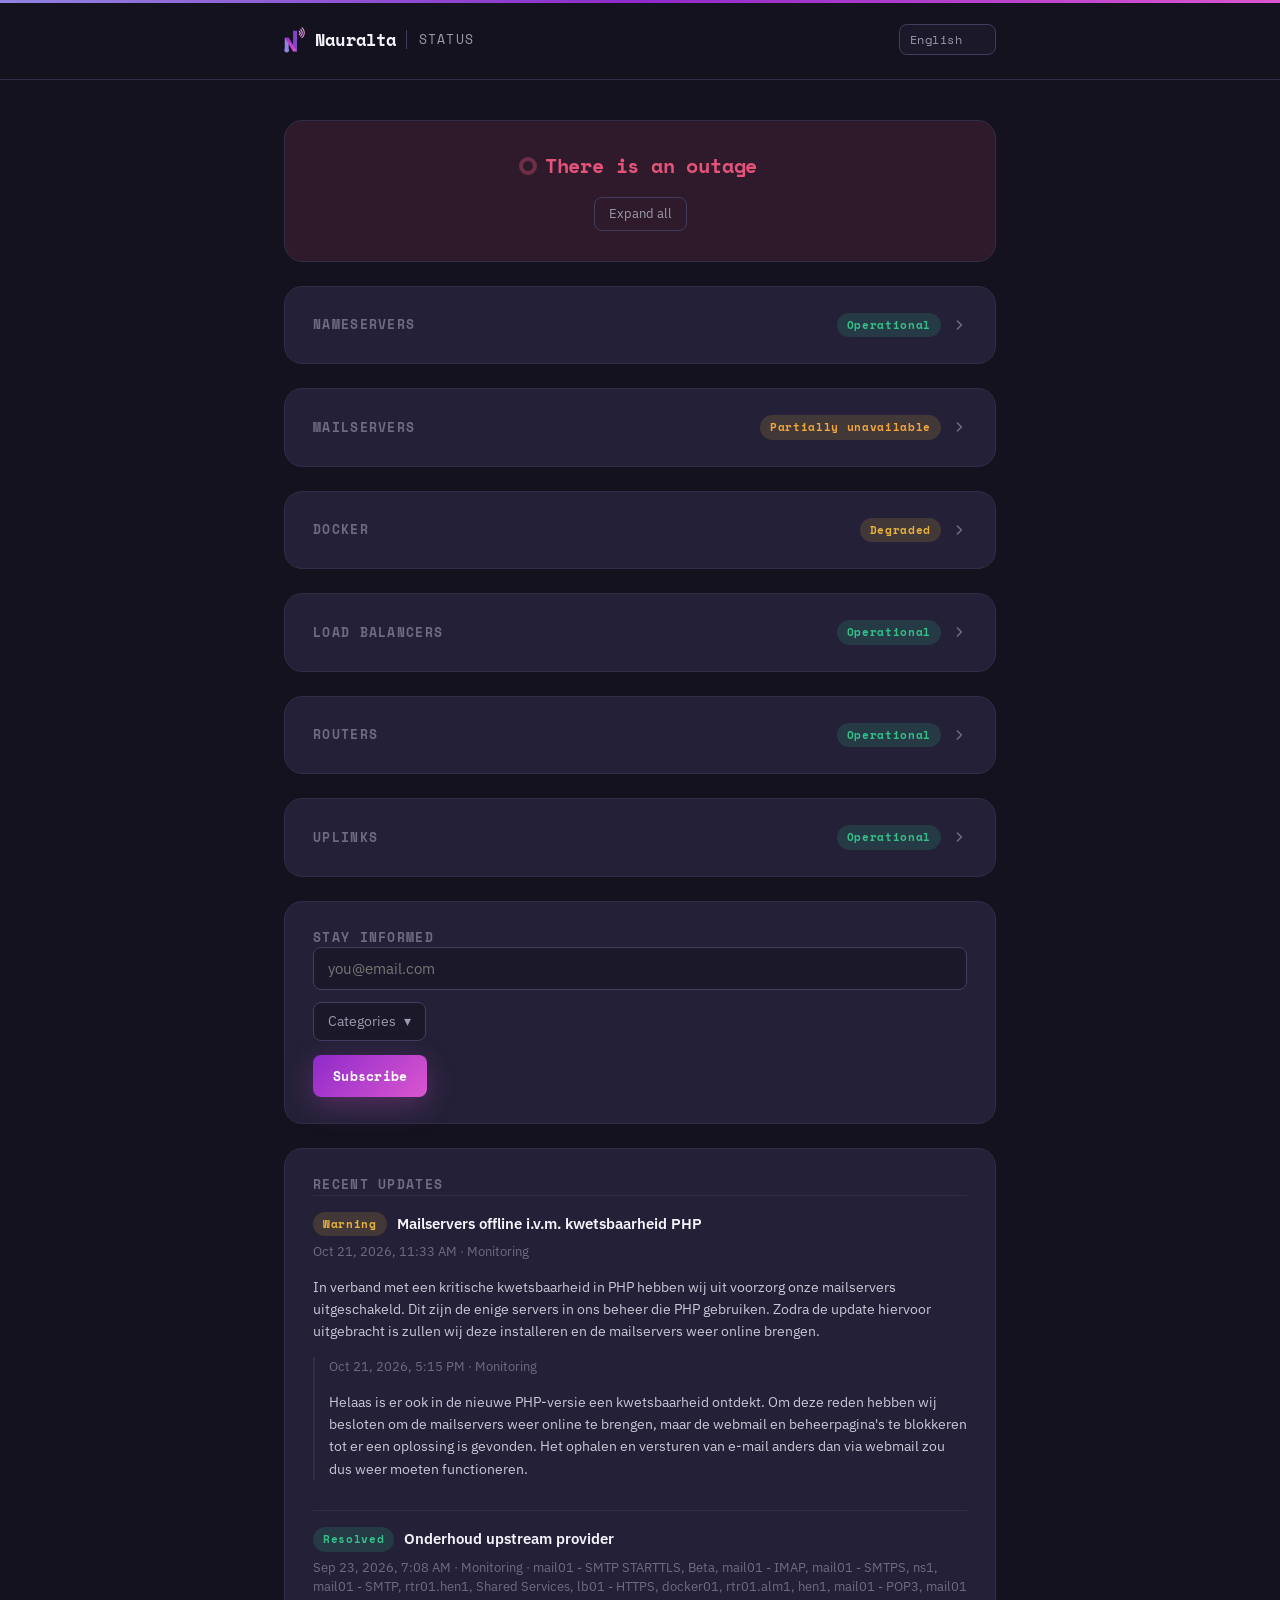
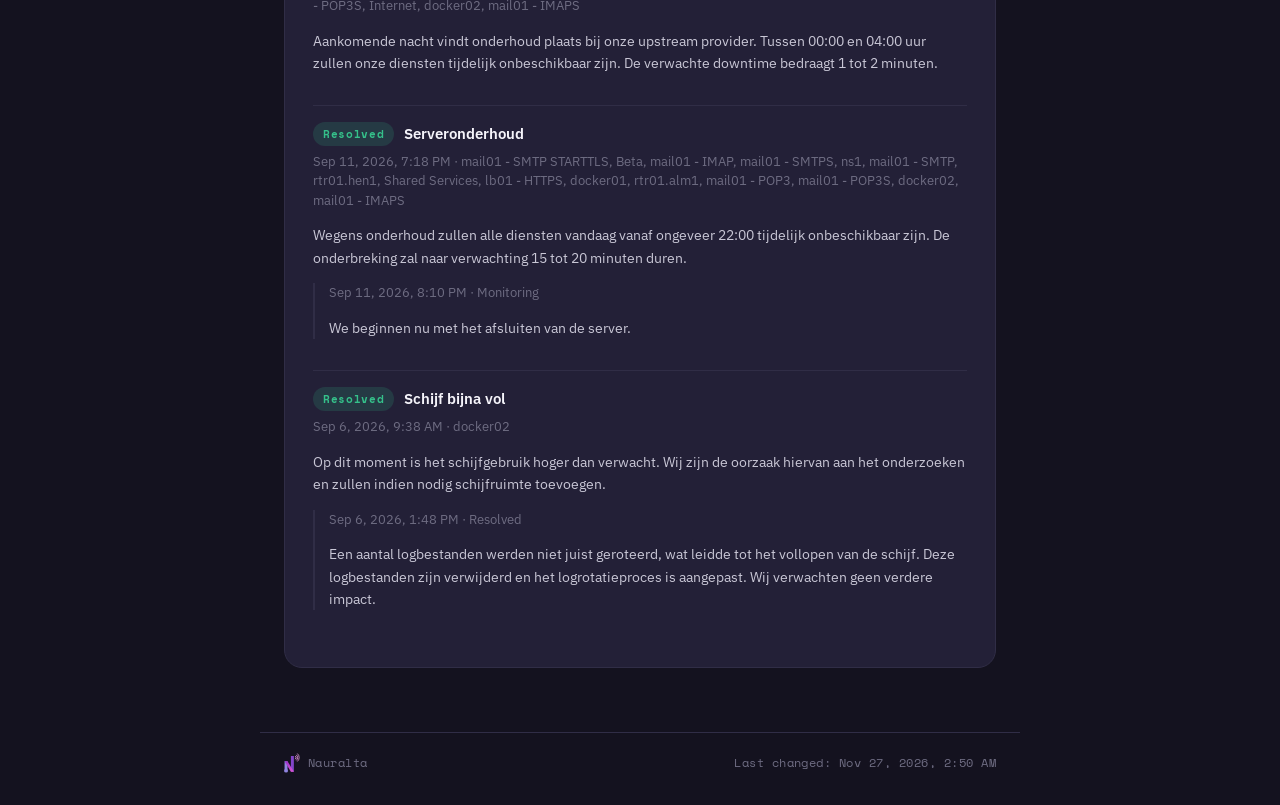
==== commit 6afd38fd: "Publish status page: mail01 - IMAPS: Operational -> MajorOutage" ====
--- a/index.html
+++ b/index.html
@@ -1,4 +1,4 @@
-<!doctype html><html lang="en" class="no-i18n"><head><meta charset="utf-8"><meta name="viewport" content="width=device-width, initial-scale=1"><meta name="robots" content="index, follow"><title>Nauralta</title><link rel="preconnect" href="https://fonts.googleapis.com"><link rel="preconnect" href="https://fonts.gstatic.com" crossorigin><link href="https://fonts.googleapis.com/css2?family=Space+Mono:wght@400;700&family=IBM+Plex+Sans:wght@400;500;600&display=swap" rel="stylesheet"><link rel="stylesheet" href="style.css"><noscript><style>html.no-i18n{visibility:visible}</style></noscript></head><body><header class="topbar"><div class="wrap topbar-inner"><div class="brand-group"><img class="logo-icon" alt="" src="[data-uri]"><span class="brand-name">Nauralta</span><span class="brand-sub" data-i18n="brand.subtitle">Status</span></div><select id="lang-switch" class="lang-switch" aria-label="Language"></select></div></header><main class="wrap"><section class="hero hero-warn"><div class="hero-status"><span class="hero-dot"></span><h1 data-i18n="hero.warn">Degraded performance</h1></div><button type="button" id="toggle-all-groups" class="hero-toggle-all" data-i18n="groups.expandAll">Expand all</button></section><section class="card group collapsed" data-group-id="b0c31294-1b76-448d-bfdb-e9b8179433e2"><button type="button" class="group-head" data-group-toggle><h2 class="group-title">Nameservers</h2><span class="group-head-right"><span class="badge badge-good" data-i18n="state.operational">Operational</span><svg class="chevron" viewBox="0 0 20 20" fill="none" xmlns="http://www.w3.org/2000/svg" aria-hidden="true"><path d="M5 8l5 5 5-5" stroke="currentColor" stroke-width="2" stroke-linecap="round" stroke-linejoin="round"/></svg></span></button><div class="rows"><div class="row"><div class="row-top"><span class="row-name-group"><span class="dot dot-good"></span><span class="row-name">ns1</span><span class="sr-only" data-i18n="state.operational">Operational</span></span><span class="row-uptime uptime-good" data-i18n-template="history.uptime" data-value="100">100% uptime</span></div><div class="hbars"><span class="hbar hbar-nodata" tabindex="0" data-status="nodata" data-date="2026-08-29" data-down-seconds="0" data-degraded-seconds="0"></span><span class="hbar hbar-nodata" tabindex="0" data-status="nodata" data-date="2026-08-30" data-down-seconds="0" data-degraded-seconds="0"></span><span class="hbar hbar-nodata" tabindex="0" data-status="nodata" data-date="2026-08-31" data-down-seconds="0" data-degraded-seconds="0"></span><span class="hbar hbar-nodata" tabindex="0" data-status="nodata" data-date="2026-09-01" data-down-seconds="0" data-degraded-seconds="0"></span><span class="hbar hbar-nodata" tabindex="0" data-status="nodata" data-date="2026-09-02" data-down-seconds="0" data-degraded-seconds="0"></span><span class="hbar hbar-nodata" tabindex="0" data-status="nodata" data-date="2026-09-03" data-down-seconds="0" data-degraded-seconds="0"></span><span class="hbar hbar-operational" tabindex="0" data-status="operational" data-date="2026-09-04" data-down-seconds="0" data-degraded-seconds="0"></span><span class="hbar hbar-operational" tabindex="0" data-status="operational" data-date="2026-09-05" data-down-seconds="0" data-degraded-seconds="0"></span><span class="hbar hbar-operational" tabindex="0" data-status="operational" data-date="2026-09-06" data-down-seconds="0" data-degraded-seconds="0"></span><span class="hbar hbar-operational" tabindex="0" data-status="operational" data-date="2026-09-07" data-down-seconds="0" data-degraded-seconds="0"></span><span class="hbar hbar-operational" tabindex="0" data-status="operational" data-date="2026-09-08" data-down-seconds="0" data-degraded-seconds="0"></span><span class="hbar hbar-operational" tabindex="0" data-status="operational" data-date="2026-09-09" data-down-seconds="0" data-degraded-seconds="0"></span><span class="hbar hbar-operational" tabindex="0" data-status="operational" data-date="2026-09-10" data-down-seconds="0" data-degraded-seconds="0"></span><span class="hbar hbar-operational" tabindex="0" data-status="operational" data-date="2026-09-11" data-down-seconds="0" data-degraded-seconds="0"></span><span class="hbar hbar-operational" tabindex="0" data-status="operational" data-date="2026-09-12" data-down-seconds="0" data-degraded-seconds="0"></span><span class="hbar hbar-operational" tabindex="0" data-status="operational" data-date="2026-09-13" data-down-seconds="0" data-degraded-seconds="0"></span><span class="hbar hbar-operational" tabindex="0" data-status="operational" data-date="2026-09-14" data-down-seconds="0" data-degraded-seconds="0"></span><span class="hbar hbar-operational" tabindex="0" data-status="operational" data-date="2026-09-15" data-down-seconds="0" data-degraded-seconds="0"></span><span class="hbar hbar-operational" tabindex="0" data-status="operational" data-date="2026-09-16" data-down-seconds="0" data-degraded-seconds="0"></span><span class="hbar hbar-operational" tabindex="0" data-status="operational" data-date="2026-09-17" data-down-seconds="0" data-degraded-seconds="0"></span><span class="hbar hbar-operational" tabindex="0" data-status="operational" data-date="2026-09-18" data-down-seconds="0" data-degraded-seconds="0"></span><span class="hbar hbar-operational" tabindex="0" data-status="operational" data-date="2026-09-19" data-down-seconds="0" data-degraded-seconds="0"></span><span class="hbar hbar-operational" tabindex="0" data-status="operational" data-date="2026-09-20" data-down-seconds="0" data-degraded-seconds="0"></span><span class="hbar hbar-operational" tabindex="0" data-status="operational" data-date="2026-09-21" data-down-seconds="0" data-degraded-seconds="0"></span><span class="hbar hbar-operational" tabindex="0" data-status="operational" data-date="2026-09-22" data-down-seconds="0" data-degraded-seconds="0"></span><span class="hbar hbar-operational" tabindex="0" data-status="operational" data-date="2026-09-23" data-down-seconds="0" data-degraded-seconds="0"></span><span class="hbar hbar-operational" tabindex="0" data-status="operational" data-date="2026-09-24" data-down-seconds="0" data-degraded-seconds="0"></span><span class="hbar hbar-operational" tabindex="0" data-status="operational" data-date="2026-09-25" data-down-seconds="0" data-degraded-seconds="0"></span><span class="hbar hbar-operational" tabindex="0" data-status="operational" data-date="2026-09-26" data-down-seconds="0" data-degraded-seconds="0"></span><span class="hbar hbar-operational" tabindex="0" data-status="operational" data-date="2026-09-27" data-down-seconds="0" data-degraded-seconds="0"></span><span class="hbar hbar-operational" tabindex="0" data-status="operational" data-date="2026-09-28" data-down-seconds="0" data-degraded-seconds="0"></span><span class="hbar hbar-operational" tabindex="0" data-status="operational" data-date="2026-09-29" data-down-seconds="0" data-degraded-seconds="0"></span><span class="hbar hbar-operational" tabindex="0" data-status="operational" data-date="2026-09-30" data-down-seconds="0" data-degraded-seconds="0"></span><span class="hbar hbar-operational" tabindex="0" data-status="operational" data-date="2026-10-01" data-down-seconds="0" data-degraded-seconds="0"></span><span class="hbar hbar-operational" tabindex="0" data-status="operational" data-date="2026-10-02" data-down-seconds="0" data-degraded-seconds="0"></span><span class="hbar hbar-operational" tabindex="0" data-status="operational" data-date="2026-10-03" data-down-seconds="0" data-degraded-seconds="0"></span><span class="hbar hbar-operational" tabindex="0" data-status="operational" data-date="2026-10-04" data-down-seconds="0" data-degraded-seconds="0"></span><span class="hbar hbar-operational" tabindex="0" data-status="operational" data-date="2026-10-05" data-down-seconds="0" data-degraded-seconds="0"></span><span class="hbar hbar-operational" tabindex="0" data-status="operational" data-date="2026-10-06" data-down-seconds="0" data-degraded-seconds="0"></span><span class="hbar hbar-operational" tabindex="0" data-status="operational" data-date="2026-10-07" data-down-seconds="0" data-degraded-seconds="0"></span><span class="hbar hbar-operational" tabindex="0" data-status="operational" data-date="2026-10-08" data-down-seconds="0" data-degraded-seconds="0"></span><span class="hbar hbar-operational" tabindex="0" data-status="operational" data-date="2026-10-09" data-down-seconds="0" data-degraded-seconds="0"></span><span class="hbar hbar-operational" tabindex="0" data-status="operational" data-date="2026-10-10" data-down-seconds="0" data-degraded-seconds="0"></span><span class="hbar hbar-operational" tabindex="0" data-status="operational" data-date="2026-10-11" data-down-seconds="0" data-degraded-seconds="0"></span><span class="hbar hbar-operational" tabindex="0" data-status="operational" data-date="2026-10-12" data-down-seconds="0" data-degraded-seconds="0"></span><span class="hbar hbar-operational" tabindex="0" data-status="operational" data-date="2026-10-13" data-down-seconds="0" data-degraded-seconds="0"></span><span class="hbar hbar-operational" tabindex="0" data-status="operational" data-date="2026-10-14" data-down-seconds="0" data-degraded-seconds="0"></span><span class="hbar hbar-operational" tabindex="0" data-status="operational" data-date="2026-10-15" data-down-seconds="0" data-degraded-seconds="0"></span><span class="hbar hbar-operational" tabindex="0" data-status="operational" data-date="2026-10-16" data-down-seconds="0" data-degraded-seconds="0"></span><span class="hbar hbar-operational" tabindex="0" data-status="operational" data-date="2026-10-17" data-down-seconds="0" data-degraded-seconds="0"></span><span class="hbar hbar-operational" tabindex="0" data-status="operational" data-date="2026-10-18" data-down-seconds="0" data-degraded-seconds="0"></span><span class="hbar hbar-operational" tabindex="0" data-status="operational" data-date="2026-10-19" data-down-seconds="0" data-degraded-seconds="0"></span><span class="hbar hbar-operational" tabindex="0" data-status="operational" data-date="2026-10-20" data-down-seconds="0" data-degraded-seconds="0"></span><span class="hbar hbar-operational" tabindex="0" data-status="operational" data-date="2026-10-21" data-down-seconds="0" data-degraded-seconds="0"></span><span class="hbar hbar-operational" tabindex="0" data-status="operational" data-date="2026-10-22" data-down-seconds="0" data-degraded-seconds="0"></span><span class="hbar hbar-operational" tabindex="0" data-status="operational" data-date="2026-10-23" data-down-seconds="0" data-degraded-seconds="0"></span><span class="hbar hbar-operational" tabindex="0" data-status="operational" data-date="2026-10-24" data-down-seconds="0" data-degraded-seconds="0"></span><span class="hbar hbar-operational" tabindex="0" data-status="operational" data-date="2026-10-25" data-down-seconds="0" data-degraded-seconds="0"></span><span class="hbar hbar-operational" tabindex="0" data-status="operational" data-date="2026-10-26" data-down-seconds="0" data-degraded-seconds="0"></span><span class="hbar hbar-operational" tabindex="0" data-status="operational" data-date="2026-10-27" data-down-seconds="0" data-degraded-seconds="0"></span><span class="hbar hbar-operational" tabindex="0" data-status="operational" data-date="2026-10-28" data-down-seconds="0" data-degraded-seconds="0"></span><span class="hbar hbar-operational" tabindex="0" data-status="operational" data-date="2026-10-29" data-down-seconds="0" data-degraded-seconds="0"></span><span class="hbar hbar-operational" tabindex="0" data-status="operational" data-date="2026-10-30" data-down-seconds="0" data-degraded-seconds="0"></span><span class="hbar hbar-operational" tabindex="0" data-status="operational" data-date="2026-10-31" data-down-seconds="0" data-degraded-seconds="0"></span><span class="hbar hbar-operational" tabindex="0" data-status="operational" data-date="2026-11-01" data-down-seconds="0" data-degraded-seconds="0"></span><span class="hbar hbar-operational" tabindex="0" data-status="operational" data-date="2026-11-02" data-down-seconds="0" data-degraded-seconds="0"></span><span class="hbar hbar-operational" tabindex="0" data-status="operational" data-date="2026-11-03" data-down-seconds="0" data-degraded-seconds="0"></span><span class="hbar hbar-operational" tabindex="0" data-status="operational" data-date="2026-11-04" data-down-seconds="0" data-degraded-seconds="0"></span><span class="hbar hbar-operational" tabindex="0" data-status="operational" data-date="2026-11-05" data-down-seconds="0" data-degraded-seconds="0"></span><span class="hbar hbar-operational" tabindex="0" data-status="operational" data-date="2026-11-06" data-down-seconds="0" data-degraded-seconds="0"></span><span class="hbar hbar-operational" tabindex="0" data-status="operational" data-date="2026-11-07" data-down-seconds="0" data-degraded-seconds="0"></span><span class="hbar hbar-operational" tabindex="0" data-status="operational" data-date="2026-11-08" data-down-seconds="0" data-degraded-seconds="0"></span><span class="hbar hbar-operational" tabindex="0" data-status="operational" data-date="2026-11-09" data-down-seconds="0" data-degraded-seconds="0"></span><span class="hbar hbar-operational" tabindex="0" data-status="operational" data-date="2026-11-10" data-down-seconds="0" data-degraded-seconds="0"></span><span class="hbar hbar-operational" tabindex="0" data-status="operational" data-date="2026-11-11" data-down-seconds="0" data-degraded-seconds="0"></span><span class="hbar hbar-operational" tabindex="0" data-status="operational" data-date="2026-11-12" data-down-seconds="0" data-degraded-seconds="0"></span><span class="hbar hbar-operational" tabindex="0" data-status="operational" data-date="2026-11-13" data-down-seconds="0" data-degraded-seconds="0"></span><span class="hbar hbar-operational" tabindex="0" data-status="operational" data-date="2026-11-14" data-down-seconds="0" data-degraded-seconds="0"></span><span class="hbar hbar-operational" tabindex="0" data-status="operational" data-date="2026-11-15" data-down-seconds="0" data-degraded-seconds="0"></span><span class="hbar hbar-operational" tabindex="0" data-status="operational" data-date="2026-11-16" data-down-seconds="0" data-degraded-seconds="0"></span><span class="hbar hbar-operational" tabindex="0" data-status="operational" data-date="2026-11-17" data-down-seconds="0" data-degraded-seconds="0"></span><span class="hbar hbar-operational" tabindex="0" data-status="operational" data-date="2026-11-18" data-down-seconds="0" data-degraded-seconds="0"></span><span class="hbar hbar-operational" tabindex="0" data-status="operational" data-date="2026-11-19" data-down-seconds="0" data-degraded-seconds="0"></span><span class="hbar hbar-operational" tabindex="0" data-status="operational" data-date="2026-11-20" data-down-seconds="0" data-degraded-seconds="0"></span><span class="hbar hbar-operational" tabindex="0" data-status="operational" data-date="2026-11-21" data-down-seconds="0" data-degraded-seconds="0"></span><span class="hbar hbar-operational" tabindex="0" data-status="operational" data-date="2026-11-22" data-down-seconds="0" data-degraded-seconds="0"></span><span class="hbar hbar-operational" tabindex="0" data-status="operational" data-date="2026-11-23" data-down-seconds="0" data-degraded-seconds="0"></span><span class="hbar hbar-operational" tabindex="0" data-status="operational" data-date="2026-11-24" data-down-seconds="0" data-degraded-seconds="0"></span><span class="hbar hbar-operational" tabindex="0" data-status="operational" data-date="2026-11-25" data-down-seconds="0" data-degraded-seconds="0"></span><span class="hbar hbar-operational" tabindex="0" data-status="operational" data-date="2026-11-26" data-down-seconds="0" data-degraded-seconds="0"></span><span class="hbar hbar-operational" tabindex="0" data-status="operational" data-date="2026-11-27" data-down-seconds="0" data-degraded-seconds="0"></span></div><div class="row-dates"><span class="days-full" data-i18n-template="history.daysAgo" data-value="90">90 days ago</span><span class="days-mobile" data-i18n-template="history.daysAgo" data-value="30">30 days ago</span><span data-i18n="history.today">Today</span></div></div><div class="row"><div class="row-top"><span class="row-name-group"><span class="dot dot-good"></span><span class="row-name">ns2</span><span class="sr-only" data-i18n="state.operational">Operational</span></span><span class="row-uptime uptime-good" data-i18n-template="history.uptime" data-value="99.989">99.989% uptime</span></div><div class="hbars"><span class="hbar hbar-nodata" tabindex="0" data-status="nodata" data-date="2026-08-29" data-down-seconds="0" data-degraded-seconds="0"></span><span class="hbar hbar-nodata" tabindex="0" data-status="nodata" data-date="2026-08-30" data-down-seconds="0" data-degraded-seconds="0"></span><span class="hbar hbar-nodata" tabindex="0" data-status="nodata" data-date="2026-08-31" data-down-seconds="0" data-degraded-seconds="0"></span><span class="hbar hbar-nodata" tabindex="0" data-status="nodata" data-date="2026-09-01" data-down-seconds="0" data-degraded-seconds="0"></span><span class="hbar hbar-nodata" tabindex="0" data-status="nodata" data-date="2026-09-02" data-down-seconds="0" data-degraded-seconds="0"></span><span class="hbar hbar-nodata" tabindex="0" data-status="nodata" data-date="2026-09-03" data-down-seconds="0" data-degraded-seconds="0"></span><span class="hbar hbar-operational" tabindex="0" data-status="operational" data-date="2026-09-04" data-down-seconds="0" data-degraded-seconds="0"></span><span class="hbar hbar-operational" tabindex="0" data-status="operational" data-date="2026-09-05" data-down-seconds="0" data-degraded-seconds="0"></span><span class="hbar hbar-operational" tabindex="0" data-status="operational" data-date="2026-09-06" data-down-seconds="0" data-degraded-seconds="0"></span><span class="hbar hbar-operational" tabindex="0" data-status="operational" data-date="2026-09-07" data-down-seconds="0" data-degraded-seconds="0"></span><span class="hbar hbar-operational" tabindex="0" data-status="operational" data-date="2026-09-08" data-down-seconds="0" data-degraded-seconds="0"></span><span class="hbar hbar-operational" tabindex="0" data-status="operational" data-date="2026-09-09" data-down-seconds="0" data-degraded-seconds="0"></span><span class="hbar hbar-operational" tabindex="0" data-status="operational" data-date="2026-09-10" data-down-seconds="0" data-degraded-seconds="0"></span><span class="hbar hbar-operational" tabindex="0" data-status="operational" data-date="2026-09-11" data-down-seconds="0" data-degraded-seconds="0"></span><span class="hbar hbar-operational" tabindex="0" data-status="operational" data-date="2026-09-12" data-down-seconds="0" data-degraded-seconds="0"></span><span class="hbar hbar-operational" tabindex="0" data-status="operational" data-date="2026-09-13" data-down-seconds="0" data-degraded-seconds="0"></span><span class="hbar hbar-operational" tabindex="0" data-status="operational" data-date="2026-09-14" data-down-seconds="0" data-degraded-seconds="0"></span><span class="hbar hbar-operational" tabindex="0" data-status="operational" data-date="2026-09-15" data-down-seconds="0" data-degraded-seconds="0"></span><span class="hbar hbar-operational" tabindex="0" data-status="operational" data-date="2026-09-16" data-down-seconds="0" data-degraded-seconds="0"></span><span class="hbar hbar-operational" tabindex="0" data-status="operational" data-date="2026-09-17" data-down-seconds="0" data-degraded-seconds="0"></span><span class="hbar hbar-operational" tabindex="0" data-status="operational" data-date="2026-09-18" data-down-seconds="0" data-degraded-seconds="0"></span><span class="hbar hbar-operational" tabindex="0" data-status="operational" data-date="2026-09-19" data-down-seconds="0" data-degraded-seconds="0"></span><span class="hbar hbar-operational" tabindex="0" data-status="operational" data-date="2026-09-20" data-down-seconds="0" data-degraded-seconds="0"></span><span class="hbar hbar-operational" tabindex="0" data-status="operational" data-date="2026-09-21" data-down-seconds="0" data-degraded-seconds="0"></span><span class="hbar hbar-operational" tabindex="0" data-status="operational" data-date="2026-09-22" data-down-seconds="0" data-degraded-seconds="0"></span><span class="hbar hbar-operational" tabindex="0" data-status="operational" data-date="2026-09-23" data-down-seconds="0" data-degraded-seconds="0"></span><span class="hbar hbar-operational" tabindex="0" data-status="operational" data-date="2026-09-24" data-down-seconds="0" data-degraded-seconds="0"></span><span class="hbar hbar-operational" tabindex="0" data-status="operational" data-date="2026-09-25" data-down-seconds="0" data-degraded-seconds="0"></span><span class="hbar hbar-operational" tabindex="0" data-status="operational" data-date="2026-09-26" data-down-seconds="0" data-degraded-seconds="0"></span><span class="hbar hbar-operational" tabindex="0" data-status="operational" data-date="2026-09-27" data-down-seconds="0" data-degraded-seconds="0"></span><span class="hbar hbar-operational" tabindex="0" data-status="operational" data-date="2026-09-28" data-down-seconds="0" data-degraded-seconds="0"></span><span class="hbar hbar-operational" tabindex="0" data-status="operational" data-date="2026-09-29" data-down-seconds="0" data-degraded-seconds="0"></span><span class="hbar hbar-operational" tabindex="0" data-status="operational" data-date="2026-09-30" data-down-seconds="0" data-degraded-seconds="0"></span><span class="hbar hbar-operational" tabindex="0" data-status="operational" data-date="2026-10-01" data-down-seconds="0" data-degraded-seconds="0"></span><span class="hbar hbar-operational" tabindex="0" data-status="operational" data-date="2026-10-02" data-down-seconds="0" data-degraded-seconds="0"></span><span class="hbar hbar-operational" tabindex="0" data-status="operational" data-date="2026-10-03" data-down-seconds="0" data-degraded-seconds="0"></span><span class="hbar hbar-operational" tabindex="0" data-status="operational" data-date="2026-10-04" data-down-seconds="0" data-degraded-seconds="0"></span><span class="hbar hbar-operational" tabindex="0" data-status="operational" data-date="2026-10-05" data-down-seconds="0" data-degraded-seconds="0"></span><span class="hbar hbar-operational" tabindex="0" data-status="operational" data-date="2026-10-06" data-down-seconds="0" data-degraded-seconds="0"></span><span class="hbar hbar-operational" tabindex="0" data-status="operational" data-date="2026-10-07" data-down-seconds="0" data-degraded-seconds="0"></span><span class="hbar hbar-operational" tabindex="0" data-status="operational" data-date="2026-10-08" data-down-seconds="0" data-degraded-seconds="0"></span><span class="hbar hbar-operational" tabindex="0" data-status="operational" data-date="2026-10-09" data-down-seconds="0" data-degraded-seconds="0"></span><span class="hbar hbar-operational" tabindex="0" data-status="operational" data-date="2026-10-10" data-down-seconds="0" data-degraded-seconds="0"></span><span class="hbar hbar-operational" tabindex="0" data-status="operational" data-date="2026-10-11" data-down-seconds="0" data-degraded-seconds="0"></span><span class="hbar hbar-operational" tabindex="0" data-status="operational" data-date="2026-10-12" data-down-seconds="0" data-degraded-seconds="0"></span><span class="hbar hbar-operational" tabindex="0" data-status="operational" data-date="2026-10-13" data-down-seconds="0" data-degraded-seconds="0"></span><span class="hbar hbar-operational" tabindex="0" data-status="operational" data-date="2026-10-14" data-down-seconds="0" data-degraded-seconds="0"></span><span class="hbar hbar-operational" tabindex="0" data-status="operational" data-date="2026-10-15" data-down-seconds="0" data-degraded-seconds="0"></span><span class="hbar hbar-operational" tabindex="0" data-status="operational" data-date="2026-10-16" data-down-seconds="0" data-degraded-seconds="0"></span><span class="hbar hbar-operational" tabindex="0" data-status="operational" data-date="2026-10-17" data-down-seconds="0" data-degraded-seconds="0"></span><span class="hbar hbar-operational" tabindex="0" data-status="operational" data-date="2026-10-18" data-down-seconds="0" data-degraded-seconds="0"></span><span class="hbar hbar-operational" tabindex="0" data-status="operational" data-date="2026-10-19" data-down-seconds="0" data-degraded-seconds="0"></span><span class="hbar hbar-operational" tabindex="0" data-status="operational" data-date="2026-10-20" data-down-seconds="0" data-degraded-seconds="0"></span><span class="hbar hbar-operational" tabindex="0" data-status="operational" data-date="2026-10-21" data-down-seconds="0" data-degraded-seconds="0"></span><span class="hbar hbar-operational" tabindex="0" data-status="operational" data-date="2026-10-22" data-down-seconds="0" data-degraded-seconds="0"></span><span class="hbar hbar-operational" tabindex="0" data-status="operational" data-date="2026-10-23" data-down-seconds="0" data-degraded-seconds="0"></span><span class="hbar hbar-operational" tabindex="0" data-status="operational" data-date="2026-10-24" data-down-seconds="0" data-degraded-seconds="0"></span><span class="hbar hbar-operational" tabindex="0" data-status="operational" data-date="2026-10-25" data-down-seconds="0" data-degraded-seconds="0"></span><span class="hbar hbar-operational" tabindex="0" data-status="operational" data-date="2026-10-26" data-down-seconds="0" data-degraded-seconds="0"></span><span class="hbar hbar-operational" tabindex="0" data-status="operational" data-date="2026-10-27" data-down-seconds="0" data-degraded-seconds="0"></span><span class="hbar hbar-operational" tabindex="0" data-status="operational" data-date="2026-10-28" data-down-seconds="0" data-degraded-seconds="0"></span><span class="hbar hbar-operational" tabindex="0" data-status="operational" data-date="2026-10-29" data-down-seconds="0" data-degraded-seconds="0"></span><span class="hbar hbar-operational" tabindex="0" data-status="operational" data-date="2026-10-30" data-down-seconds="0" data-degraded-seconds="0"></span><span class="hbar hbar-operational" tabindex="0" data-status="operational" data-date="2026-10-31" data-down-seconds="0" data-degraded-seconds="0"></span><span class="hbar hbar-operational" tabindex="0" data-status="operational" data-date="2026-11-01" data-down-seconds="0" data-degraded-seconds="0"></span><span class="hbar hbar-operational" tabindex="0" data-status="operational" data-date="2026-11-02" data-down-seconds="0" data-degraded-seconds="0"></span><span class="hbar hbar-operational" tabindex="0" data-status="operational" data-date="2026-11-03" data-down-seconds="0" data-degraded-seconds="0"></span><span class="hbar hbar-operational" tabindex="0" data-status="operational" data-date="2026-11-04" data-down-seconds="0" data-degraded-seconds="0"></span><span class="hbar hbar-operational" tabindex="0" data-status="operational" data-date="2026-11-05" data-down-seconds="0" data-degraded-seconds="0"></span><span class="hbar hbar-operational" tabindex="0" data-status="operational" data-date="2026-11-06" data-down-seconds="0" data-degraded-seconds="0"></span><span class="hbar hbar-operational" tabindex="0" data-status="operational" data-date="2026-11-07" data-down-seconds="0" data-degraded-seconds="0"></span><span class="hbar hbar-operational" tabindex="0" data-status="operational" data-date="2026-11-08" data-down-seconds="0" data-degraded-seconds="0"></span><span class="hbar hbar-operational" tabindex="0" data-status="operational" data-date="2026-11-09" data-down-seconds="0" data-degraded-seconds="0"></span><span class="hbar hbar-down" tabindex="0" data-status="down" data-date="2026-11-10" data-down-seconds="390.732" data-degraded-seconds="0"></span><span class="hbar hbar-operational" tabindex="0" data-status="operational" data-date="2026-11-11" data-down-seconds="0" data-degraded-seconds="0"></span><span class="hbar hbar-operational" tabindex="0" data-status="operational" data-date="2026-11-12" data-down-seconds="0" data-degraded-seconds="0"></span><span class="hbar hbar-operational" tabindex="0" data-status="operational" data-date="2026-11-13" data-down-seconds="0" data-degraded-seconds="0"></span><span class="hbar hbar-operational" tabindex="0" data-status="operational" data-date="2026-11-14" data-down-seconds="0" data-degraded-seconds="0"></span><span class="hbar hbar-operational" tabindex="0" data-status="operational" data-date="2026-11-15" data-down-seconds="0" data-degraded-seconds="0"></span><span class="hbar hbar-operational" tabindex="0" data-status="operational" data-date="2026-11-16" data-down-seconds="0" data-degraded-seconds="0"></span><span class="hbar hbar-down" tabindex="0" data-status="down" data-date="2026-11-17" data-down-seconds="412.298" data-degraded-seconds="0"></span><span class="hbar hbar-operational" tabindex="0" data-status="operational" data-date="2026-11-18" data-down-seconds="0" data-degraded-seconds="0"></span><span class="hbar hbar-operational" tabindex="0" data-status="operational" data-date="2026-11-19" data-down-seconds="0" data-degraded-seconds="0"></span><span class="hbar hbar-operational" tabindex="0" data-status="operational" data-date="2026-11-20" data-down-seconds="0" data-degraded-seconds="0"></span><span class="hbar hbar-operational" tabindex="0" data-status="operational" data-date="2026-11-21" data-down-seconds="0" data-degraded-seconds="0"></span><span class="hbar hbar-operational" tabindex="0" data-status="operational" data-date="2026-11-22" data-down-seconds="0" data-degraded-seconds="0"></span><span class="hbar hbar-operational" tabindex="0" data-status="operational" data-date="2026-11-23" data-down-seconds="0" data-degraded-seconds="0"></span><span class="hbar hbar-operational" tabindex="0" data-status="operational" data-date="2026-11-24" data-down-seconds="0" data-degraded-seconds="0"></span><span class="hbar hbar-operational" tabindex="0" data-status="operational" data-date="2026-11-25" data-down-seconds="0" data-degraded-seconds="0"></span><span class="hbar hbar-operational" tabindex="0" data-status="operational" data-date="2026-11-26" data-down-seconds="0" data-degraded-seconds="0"></span><span class="hbar hbar-operational" tabindex="0" data-status="operational" data-date="2026-11-27" data-down-seconds="0" data-degraded-seconds="0"></span></div><div class="row-dates"><span class="days-full" data-i18n-template="history.daysAgo" data-value="90">90 days ago</span><span class="days-mobile" data-i18n-template="history.daysAgo" data-value="30">30 days ago</span><span data-i18n="history.today">Today</span></div></div></div></section><section class="card group collapsed" data-group-id="54b549ea-eed4-40a3-959c-f4c2c0affce0"><button type="button" class="group-head" data-group-toggle><h2 class="group-title">Mailservers</h2><span class="group-head-right"><span class="badge badge-good" data-i18n="state.operational">Operational</span><svg class="chevron" viewBox="0 0 20 20" fill="none" xmlns="http://www.w3.org/2000/svg" aria-hidden="true"><path d="M5 8l5 5 5-5" stroke="currentColor" stroke-width="2" stroke-linecap="round" stroke-linejoin="round"/></svg></span></button><div class="rows"><div class="row"><div class="row-top"><span class="row-name-group"><span class="dot dot-good"></span><span class="row-name">mail01 - SMTP</span><span class="sr-only" data-i18n="state.operational">Operational</span></span><span class="row-uptime uptime-good" data-i18n-template="history.uptime" data-value="99.825">99.825% uptime</span></div><div class="hbars"><span class="hbar hbar-nodata" tabindex="0" data-status="nodata" data-date="2026-08-29" data-down-seconds="0" data-degraded-seconds="0"></span><span class="hbar hbar-nodata" tabindex="0" data-status="nodata" data-date="2026-08-30" data-down-seconds="0" data-degraded-seconds="0"></span><span class="hbar hbar-nodata" tabindex="0" data-status="nodata" data-date="2026-08-31" data-down-seconds="0" data-degraded-seconds="0"></span><span class="hbar hbar-nodata" tabindex="0" data-status="nodata" data-date="2026-09-01" data-down-seconds="0" data-degraded-seconds="0"></span><span class="hbar hbar-nodata" tabindex="0" data-status="nodata" data-date="2026-09-02" data-down-seconds="0" data-degraded-seconds="0"></span><span class="hbar hbar-nodata" tabindex="0" data-status="nodata" data-date="2026-09-03" data-down-seconds="0" data-degraded-seconds="0"></span><span class="hbar hbar-nodata" tabindex="0" data-status="nodata" data-date="2026-09-04" data-down-seconds="0" data-degraded-seconds="0"></span><span class="hbar hbar-nodata" tabindex="0" data-status="nodata" data-date="2026-09-05" data-down-seconds="0" data-degraded-seconds="0"></span><span class="hbar hbar-operational" tabindex="0" data-status="operational" data-date="2026-09-06" data-down-seconds="0" data-degraded-seconds="0"></span><span class="hbar hbar-operational" tabindex="0" data-status="operational" data-date="2026-09-07" data-down-seconds="0" data-degraded-seconds="0"></span><span class="hbar hbar-operational" tabindex="0" data-status="operational" data-date="2026-09-08" data-down-seconds="0" data-degraded-seconds="0"></span><span class="hbar hbar-operational" tabindex="0" data-status="operational" data-date="2026-09-09" data-down-seconds="0" data-degraded-seconds="0"></span><span class="hbar hbar-operational" tabindex="0" data-status="operational" data-date="2026-09-10" data-down-seconds="0" data-degraded-seconds="0"></span><span class="hbar hbar-operational" tabindex="0" data-status="operational" data-date="2026-09-11" data-down-seconds="0" data-degraded-seconds="0"></span><span class="hbar hbar-operational" tabindex="0" data-status="operational" data-date="2026-09-12" data-down-seconds="0" data-degraded-seconds="0"></span><span class="hbar hbar-operational" tabindex="0" data-status="operational" data-date="2026-09-13" data-down-seconds="0" data-degraded-seconds="0"></span><span class="hbar hbar-operational" tabindex="0" data-status="operational" data-date="2026-09-14" data-down-seconds="0" data-degraded-seconds="0"></span><span class="hbar hbar-operational" tabindex="0" data-status="operational" data-date="2026-09-15" data-down-seconds="0" data-degraded-seconds="0"></span><span class="hbar hbar-operational" tabindex="0" data-status="operational" data-date="2026-09-16" data-down-seconds="0" data-degraded-seconds="0"></span><span class="hbar hbar-operational" tabindex="0" data-status="operational" data-date="2026-09-17" data-down-seconds="0" data-degraded-seconds="0"></span><span class="hbar hbar-operational" tabindex="0" data-status="operational" data-date="2026-09-18" data-down-seconds="0" data-degraded-seconds="0"></span><span class="hbar hbar-operational" tabindex="0" data-status="operational" data-date="2026-09-19" data-down-seconds="0" data-degraded-seconds="0"></span><span class="hbar hbar-operational" tabindex="0" data-status="operational" data-date="2026-09-20" data-down-seconds="0" data-degraded-seconds="0"></span><span class="hbar hbar-operational" tabindex="0" data-status="operational" data-date="2026-09-21" data-down-seconds="0" data-degraded-seconds="0"></span><span class="hbar hbar-operational" tabindex="0" data-status="operational" data-date="2026-09-22" data-down-seconds="0" data-degraded-seconds="0"></span><span class="hbar hbar-operational" tabindex="0" data-status="operational" data-date="2026-09-23" data-down-seconds="0" data-degraded-seconds="0"></span><span class="hbar hbar-operational" tabindex="0" data-status="operational" data-date="2026-09-24" data-down-seconds="0" data-degraded-seconds="0"></span><span class="hbar hbar-operational" tabindex="0" data-status="operational" data-date="2026-09-25" data-down-seconds="0" data-degraded-seconds="0"></span><span class="hbar hbar-operational" tabindex="0" data-status="operational" data-date="2026-09-26" data-down-seconds="0" data-degraded-seconds="0"></span><span class="hbar hbar-operational" tabindex="0" data-status="operational" data-date="2026-09-27" data-down-seconds="0" data-degraded-seconds="0"></span><span class="hbar hbar-operational" tabindex="0" data-status="operational" data-date="2026-09-28" data-down-seconds="0" data-degraded-seconds="0"></span><span class="hbar hbar-operational" tabindex="0" data-status="operational" data-date="2026-09-29" data-down-seconds="0" data-degraded-seconds="0"></span><span class="hbar hbar-operational" tabindex="0" data-status="operational" data-date="2026-09-30" data-down-seconds="0" data-degraded-seconds="0"></span><span class="hbar hbar-operational" tabindex="0" data-status="operational" data-date="2026-10-01" data-down-seconds="0" data-degraded-seconds="0"></span><span class="hbar hbar-operational" tabindex="0" data-status="operational" data-date="2026-10-02" data-down-seconds="0" data-degraded-seconds="0"></span><span class="hbar hbar-operational" tabindex="0" data-status="operational" data-date="2026-10-03" data-down-seconds="0" data-degraded-seconds="0"></span><span class="hbar hbar-operational" tabindex="0" data-status="operational" data-date="2026-10-04" data-down-seconds="0" data-degraded-seconds="0"></span><span class="hbar hbar-operational" tabindex="0" data-status="operational" data-date="2026-10-05" data-down-seconds="0" data-degraded-seconds="0"></span><span class="hbar hbar-operational" tabindex="0" data-status="operational" data-date="2026-10-06" data-down-seconds="0" data-degraded-seconds="0"></span><span class="hbar hbar-operational" tabindex="0" data-status="operational" data-date="2026-10-07" data-down-seconds="0" data-degraded-seconds="0"></span><span class="hbar hbar-down" tabindex="0" data-status="down" data-date="2026-10-08" data-down-seconds="3635.14" data-degraded-seconds="0"></span><span class="hbar hbar-down" tabindex="0" data-status="down" data-date="2026-10-09" data-down-seconds="8172.105" data-degraded-seconds="7259.858593"></span><span class="hbar hbar-operational" tabindex="0" data-status="operational" data-date="2026-10-10" data-down-seconds="0" data-degraded-seconds="0"></span><span class="hbar hbar-operational" tabindex="0" data-status="operational" data-date="2026-10-11" data-down-seconds="0" data-degraded-seconds="0"></span><span class="hbar hbar-operational" tabindex="0" data-status="operational" data-date="2026-10-12" data-down-seconds="0" data-degraded-seconds="0"></span><span class="hbar hbar-operational" tabindex="0" data-status="operational" data-date="2026-10-13" data-down-seconds="0" data-degraded-seconds="0"></span><span class="hbar hbar-operational" tabindex="0" data-status="operational" data-date="2026-10-14" data-down-seconds="0" data-degraded-seconds="0"></span><span class="hbar hbar-operational" tabindex="0" data-status="operational" data-date="2026-10-15" data-down-seconds="0" data-degraded-seconds="0"></span><span class="hbar hbar-operational" tabindex="0" data-status="operational" data-date="2026-10-16" data-down-seconds="0" data-degraded-seconds="0"></span><span class="hbar hbar-operational" tabindex="0" data-status="operational" data-date="2026-10-17" data-down-seconds="0" data-degraded-seconds="0"></span><span class="hbar hbar-operational" tabindex="0" data-status="operational" data-date="2026-10-18" data-down-seconds="0" data-degraded-seconds="0"></span><span class="hbar hbar-operational" tabindex="0" data-status="operational" data-date="2026-10-19" data-down-seconds="0" data-degraded-seconds="0"></span><span class="hbar hbar-operational" tabindex="0" data-status="operational" data-date="2026-10-20" data-down-seconds="0" data-degraded-seconds="0"></span><span class="hbar hbar-degraded" tabindex="0" data-status="degraded" data-date="2026-10-21" data-down-seconds="0" data-degraded-seconds="20880.254262"></span><span class="hbar hbar-operational" tabindex="0" data-status="operational" data-date="2026-10-22" data-down-seconds="0" data-degraded-seconds="0"></span><span class="hbar hbar-operational" tabindex="0" data-status="operational" data-date="2026-10-23" data-down-seconds="0" data-degraded-seconds="0"></span><span class="hbar hbar-operational" tabindex="0" data-status="operational" data-date="2026-10-24" data-down-seconds="0" data-degraded-seconds="0"></span><span class="hbar hbar-operational" tabindex="0" data-status="operational" data-date="2026-10-25" data-down-seconds="0" data-degraded-seconds="0"></span><span class="hbar hbar-operational" tabindex="0" data-status="operational" data-date="2026-10-26" data-down-seconds="0" data-degraded-seconds="0"></span><span class="hbar hbar-operational" tabindex="0" data-status="operational" data-date="2026-10-27" data-down-seconds="0" data-degraded-seconds="0"></span><span class="hbar hbar-operational" tabindex="0" data-status="operational" data-date="2026-10-28" data-down-seconds="0" data-degraded-seconds="0"></span><span class="hbar hbar-operational" tabindex="0" data-status="operational" data-date="2026-10-29" data-down-seconds="0" data-degraded-seconds="0"></span><span class="hbar hbar-operational" tabindex="0" data-status="operational" data-date="2026-10-30" data-down-seconds="0" data-degraded-seconds="0"></span><span class="hbar hbar-down" tabindex="0" data-status="down" data-date="2026-10-31" data-down-seconds="536.2049999999999" data-degraded-seconds="0"></span><span class="hbar hbar-operational" tabindex="0" data-status="operational" data-date="2026-11-01" data-down-seconds="0" data-degraded-seconds="0"></span><span class="hbar hbar-operational" tabindex="0" data-status="operational" data-date="2026-11-02" data-down-seconds="0" data-degraded-seconds="0"></span><span class="hbar hbar-operational" tabindex="0" data-status="operational" data-date="2026-11-03" data-down-seconds="0" data-degraded-seconds="0"></span><span class="hbar hbar-operational" tabindex="0" data-status="operational" data-date="2026-11-04" data-down-seconds="0" data-degraded-seconds="0"></span><span class="hbar hbar-operational" tabindex="0" data-status="operational" data-date="2026-11-05" data-down-seconds="0" data-degraded-seconds="0"></span><span class="hbar hbar-operational" tabindex="0" data-status="operational" data-date="2026-11-06" data-down-seconds="0" data-degraded-seconds="0"></span><span class="hbar hbar-operational" tabindex="0" data-status="operational" data-date="2026-11-07" data-down-seconds="0" data-degraded-seconds="0"></span><span class="hbar hbar-operational" tabindex="0" data-status="operational" data-date="2026-11-08" data-down-seconds="0" data-degraded-seconds="0"></span><span class="hbar hbar-operational" tabindex="0" data-status="operational" data-date="2026-11-09" data-down-seconds="0" data-degraded-seconds="0"></span><span class="hbar hbar-operational" tabindex="0" data-status="operational" data-date="2026-11-10" data-down-seconds="0" data-degraded-seconds="0"></span><span class="hbar hbar-operational" tabindex="0" data-status="operational" data-date="2026-11-11" data-down-seconds="0" data-degraded-seconds="0"></span><span class="hbar hbar-operational" tabindex="0" data-status="operational" data-date="2026-11-12" data-down-seconds="0" data-degraded-seconds="0"></span><span class="hbar hbar-operational" tabindex="0" data-status="operational" data-date="2026-11-13" data-down-seconds="0" data-degraded-seconds="0"></span><span class="hbar hbar-operational" tabindex="0" data-status="operational" data-date="2026-11-14" data-down-seconds="0" data-degraded-seconds="0"></span><span class="hbar hbar-operational" tabindex="0" data-status="operational" data-date="2026-11-15" data-down-seconds="0" data-degraded-seconds="0"></span><span class="hbar hbar-operational" tabindex="0" data-status="operational" data-date="2026-11-16" data-down-seconds="0" data-degraded-seconds="0"></span><span class="hbar hbar-operational" tabindex="0" data-status="operational" data-date="2026-11-17" data-down-seconds="0" data-degraded-seconds="0"></span><span class="hbar hbar-operational" tabindex="0" data-status="operational" data-date="2026-11-18" data-down-seconds="0" data-degraded-seconds="0"></span><span class="hbar hbar-operational" tabindex="0" data-status="operational" data-date="2026-11-19" data-down-seconds="0" data-degraded-seconds="0"></span><span class="hbar hbar-operational" tabindex="0" data-status="operational" data-date="2026-11-20" data-down-seconds="0" data-degraded-seconds="0"></span><span class="hbar hbar-operational" tabindex="0" data-status="operational" data-date="2026-11-21" data-down-seconds="0" data-degraded-seconds="0"></span><span class="hbar hbar-operational" tabindex="0" data-status="operational" data-date="2026-11-22" data-down-seconds="0" data-degraded-seconds="0"></span><span class="hbar hbar-operational" tabindex="0" data-status="operational" data-date="2026-11-23" data-down-seconds="0" data-degraded-seconds="0"></span><span class="hbar hbar-operational" tabindex="0" data-status="operational" data-date="2026-11-24" data-down-seconds="0" data-degraded-seconds="0"></span><span class="hbar hbar-operational" tabindex="0" data-status="operational" data-date="2026-11-25" data-down-seconds="0" data-degraded-seconds="0"></span><span class="hbar hbar-operational" tabindex="0" data-status="operational" data-date="2026-11-26" data-down-seconds="0" data-degraded-seconds="0"></span><span class="hbar hbar-operational" tabindex="0" data-status="operational" data-date="2026-11-27" data-down-seconds="0" data-degraded-seconds="0"></span></div><div class="row-dates"><span class="days-full" data-i18n-template="history.daysAgo" data-value="90">90 days ago</span><span class="days-mobile" data-i18n-template="history.daysAgo" data-value="30">30 days ago</span><span data-i18n="history.today">Today</span></div></div><div class="row"><div class="row-top"><span class="row-name-group"><span class="dot dot-good"></span><span class="row-name">mail01 - SMTPS</span><span class="sr-only" data-i18n="state.operational">Operational</span></span><span class="row-uptime uptime-good" data-i18n-template="history.uptime" data-value="99.8">99.8% uptime</span></div><div class="hbars"><span class="hbar hbar-nodata" tabindex="0" data-status="nodata" data-date="2026-08-29" data-down-seconds="0" data-degraded-seconds="0"></span><span class="hbar hbar-nodata" tabindex="0" data-status="nodata" data-date="2026-08-30" data-down-seconds="0" data-degraded-seconds="0"></span><span class="hbar hbar-nodata" tabindex="0" data-status="nodata" data-date="2026-08-31" data-down-seconds="0" data-degraded-seconds="0"></span><span class="hbar hbar-nodata" tabindex="0" data-status="nodata" data-date="2026-09-01" data-down-seconds="0" data-degraded-seconds="0"></span><span class="hbar hbar-nodata" tabindex="0" data-status="nodata" data-date="2026-09-02" data-down-seconds="0" data-degraded-seconds="0"></span><span class="hbar hbar-nodata" tabindex="0" data-status="nodata" data-date="2026-09-03" data-down-seconds="0" data-degraded-seconds="0"></span><span class="hbar hbar-nodata" tabindex="0" data-status="nodata" data-date="2026-09-04" data-down-seconds="0" data-degraded-seconds="0"></span><span class="hbar hbar-nodata" tabindex="0" data-status="nodata" data-date="2026-09-05" data-down-seconds="0" data-degraded-seconds="0"></span><span class="hbar hbar-operational" tabindex="0" data-status="operational" data-date="2026-09-06" data-down-seconds="0" data-degraded-seconds="0"></span><span class="hbar hbar-operational" tabindex="0" data-status="operational" data-date="2026-09-07" data-down-seconds="0" data-degraded-seconds="0"></span><span class="hbar hbar-operational" tabindex="0" data-status="operational" data-date="2026-09-08" data-down-seconds="0" data-degraded-seconds="0"></span><span class="hbar hbar-operational" tabindex="0" data-status="operational" data-date="2026-09-09" data-down-seconds="0" data-degraded-seconds="0"></span><span class="hbar hbar-operational" tabindex="0" data-status="operational" data-date="2026-09-10" data-down-seconds="0" data-degraded-seconds="0"></span><span class="hbar hbar-operational" tabindex="0" data-status="operational" data-date="2026-09-11" data-down-seconds="0" data-degraded-seconds="0"></span><span class="hbar hbar-operational" tabindex="0" data-status="operational" data-date="2026-09-12" data-down-seconds="0" data-degraded-seconds="0"></span><span class="hbar hbar-operational" tabindex="0" data-status="operational" data-date="2026-09-13" data-down-seconds="0" data-degraded-seconds="0"></span><span class="hbar hbar-operational" tabindex="0" data-status="operational" data-date="2026-09-14" data-down-seconds="0" data-degraded-seconds="0"></span><span class="hbar hbar-operational" tabindex="0" data-status="operational" data-date="2026-09-15" data-down-seconds="0" data-degraded-seconds="0"></span><span class="hbar hbar-operational" tabindex="0" data-status="operational" data-date="2026-09-16" data-down-seconds="0" data-degraded-seconds="0"></span><span class="hbar hbar-operational" tabindex="0" data-status="operational" data-date="2026-09-17" data-down-seconds="0" data-degraded-seconds="0"></span><span class="hbar hbar-operational" tabindex="0" data-status="operational" data-date="2026-09-18" data-down-seconds="0" data-degraded-seconds="0"></span><span class="hbar hbar-operational" tabindex="0" data-status="operational" data-date="2026-09-19" data-down-seconds="0" data-degraded-seconds="0"></span><span class="hbar hbar-operational" tabindex="0" data-status="operational" data-date="2026-09-20" data-down-seconds="0" data-degraded-seconds="0"></span><span class="hbar hbar-operational" tabindex="0" data-status="operational" data-date="2026-09-21" data-down-seconds="0" data-degraded-seconds="0"></span><span class="hbar hbar-operational" tabindex="0" data-status="operational" data-date="2026-09-22" data-down-seconds="0" data-degraded-seconds="0"></span><span class="hbar hbar-operational" tabindex="0" data-status="operational" data-date="2026-09-23" data-down-seconds="0" data-degraded-seconds="0"></span><span class="hbar hbar-operational" tabindex="0" data-status="operational" data-date="2026-09-24" data-down-seconds="0" data-degraded-seconds="0"></span><span class="hbar hbar-operational" tabindex="0" data-status="operational" data-date="2026-09-25" data-down-seconds="0" data-degraded-seconds="0"></span><span class="hbar hbar-operational" tabindex="0" data-status="operational" data-date="2026-09-26" data-down-seconds="0" data-degraded-seconds="0"></span><span class="hbar hbar-operational" tabindex="0" data-status="operational" data-date="2026-09-27" data-down-seconds="0" data-degraded-seconds="0"></span><span class="hbar hbar-operational" tabindex="0" data-status="operational" data-date="2026-09-28" data-down-seconds="0" data-degraded-seconds="0"></span><span class="hbar hbar-operational" tabindex="0" data-status="operational" data-date="2026-09-29" data-down-seconds="0" data-degraded-seconds="0"></span><span class="hbar hbar-operational" tabindex="0" data-status="operational" data-date="2026-09-30" data-down-seconds="0" data-degraded-seconds="0"></span><span class="hbar hbar-operational" tabindex="0" data-status="operational" data-date="2026-10-01" data-down-seconds="0" data-degraded-seconds="0"></span><span class="hbar hbar-operational" tabindex="0" data-status="operational" data-date="2026-10-02" data-down-seconds="0" data-degraded-seconds="0"></span><span class="hbar hbar-operational" tabindex="0" data-status="operational" data-date="2026-10-03" data-down-seconds="0" data-degraded-seconds="0"></span><span class="hbar hbar-operational" tabindex="0" data-status="operational" data-date="2026-10-04" data-down-seconds="0" data-degraded-seconds="0"></span><span class="hbar hbar-operational" tabindex="0" data-status="operational" data-date="2026-10-05" data-down-seconds="0" data-degraded-seconds="0"></span><span class="hbar hbar-operational" tabindex="0" data-status="operational" data-date="2026-10-06" data-down-seconds="0" data-degraded-seconds="0"></span><span class="hbar hbar-operational" tabindex="0" data-status="operational" data-date="2026-10-07" data-down-seconds="0" data-degraded-seconds="0"></span><span class="hbar hbar-down" tabindex="0" data-status="down" data-date="2026-10-08" data-down-seconds="2997.31" data-degraded-seconds="0"></span><span class="hbar hbar-down" tabindex="0" data-status="down" data-date="2026-10-09" data-down-seconds="10257.701999999997" data-degraded-seconds="0"></span><span class="hbar hbar-operational" tabindex="0" data-status="operational" data-date="2026-10-10" data-down-seconds="0" data-degraded-seconds="0"></span><span class="hbar hbar-operational" tabindex="0" data-status="operational" data-date="2026-10-11" data-down-seconds="0" data-degraded-seconds="0"></span><span class="hbar hbar-operational" tabindex="0" data-status="operational" data-date="2026-10-12" data-down-seconds="0" data-degraded-seconds="0"></span><span class="hbar hbar-operational" tabindex="0" data-status="operational" data-date="2026-10-13" data-down-seconds="0" data-degraded-seconds="0"></span><span class="hbar hbar-operational" tabindex="0" data-status="operational" data-date="2026-10-14" data-down-seconds="0" data-degraded-seconds="0"></span><span class="hbar hbar-operational" tabindex="0" data-status="operational" data-date="2026-10-15" data-down-seconds="0" data-degraded-seconds="0"></span><span class="hbar hbar-operational" tabindex="0" data-status="operational" data-date="2026-10-16" data-down-seconds="0" data-degraded-seconds="0"></span><span class="hbar hbar-operational" tabindex="0" data-status="operational" data-date="2026-10-17" data-down-seconds="0" data-degraded-seconds="0"></span><span class="hbar hbar-operational" tabindex="0" data-status="operational" data-date="2026-10-18" data-down-seconds="0" data-degraded-seconds="0"></span><span class="hbar hbar-operational" tabindex="0" data-status="operational" data-date="2026-10-19" data-down-seconds="0" data-degraded-seconds="0"></span><span class="hbar hbar-operational" tabindex="0" data-status="operational" data-date="2026-10-20" data-down-seconds="0" data-degraded-seconds="0"></span><span class="hbar hbar-degraded" tabindex="0" data-status="degraded" data-date="2026-10-21" data-down-seconds="0" data-degraded-seconds="20879.955983"></span><span class="hbar hbar-operational" tabindex="0" data-status="operational" data-date="2026-10-22" data-down-seconds="0" data-degraded-seconds="0"></span><span class="hbar hbar-operational" tabindex="0" data-status="operational" data-date="2026-10-23" data-down-seconds="0" data-degraded-seconds="0"></span><span class="hbar hbar-operational" tabindex="0" data-status="operational" data-date="2026-10-24" data-down-seconds="0" data-degraded-seconds="0"></span><span class="hbar hbar-operational" tabindex="0" data-status="operational" data-date="2026-10-25" data-down-seconds="0" data-degraded-seconds="0"></span><span class="hbar hbar-operational" tabindex="0" data-status="operational" data-date="2026-10-26" data-down-seconds="0" data-degraded-seconds="0"></span><span class="hbar hbar-operational" tabindex="0" data-status="operational" data-date="2026-10-27" data-down-seconds="0" data-degraded-seconds="0"></span><span class="hbar hbar-operational" tabindex="0" data-status="operational" data-date="2026-10-28" data-down-seconds="0" data-degraded-seconds="0"></span><span class="hbar hbar-operational" tabindex="0" data-status="operational" data-date="2026-10-29" data-down-seconds="0" data-degraded-seconds="0"></span><span class="hbar hbar-operational" tabindex="0" data-status="operational" data-date="2026-10-30" data-down-seconds="0" data-degraded-seconds="0"></span><span class="hbar hbar-down" tabindex="0" data-status="down" data-date="2026-10-31" data-down-seconds="544.0989999999999" data-degraded-seconds="0"></span><span class="hbar hbar-operational" tabindex="0" data-status="operational" data-date="2026-11-01" data-down-seconds="0" data-degraded-seconds="0"></span><span class="hbar hbar-operational" tabindex="0" data-status="operational" data-date="2026-11-02" data-down-seconds="0" data-degraded-seconds="0"></span><span class="hbar hbar-operational" tabindex="0" data-status="operational" data-date="2026-11-03" data-down-seconds="0" data-degraded-seconds="0"></span><span class="hbar hbar-operational" tabindex="0" data-status="operational" data-date="2026-11-04" data-down-seconds="0" data-degraded-seconds="0"></span><span class="hbar hbar-operational" tabindex="0" data-status="operational" data-date="2026-11-05" data-down-seconds="0" data-degraded-seconds="0"></span><span class="hbar hbar-operational" tabindex="0" data-status="operational" data-date="2026-11-06" data-down-seconds="0" data-degraded-seconds="0"></span><span class="hbar hbar-operational" tabindex="0" data-status="operational" data-date="2026-11-07" data-down-seconds="0" data-degraded-seconds="0"></span><span class="hbar hbar-operational" tabindex="0" data-status="operational" data-date="2026-11-08" data-down-seconds="0" data-degraded-seconds="0"></span><span class="hbar hbar-operational" tabindex="0" data-status="operational" data-date="2026-11-09" data-down-seconds="0" data-degraded-seconds="0"></span><span class="hbar hbar-operational" tabindex="0" data-status="operational" data-date="2026-11-10" data-down-seconds="0" data-degraded-seconds="0"></span><span class="hbar hbar-operational" tabindex="0" data-status="operational" data-date="2026-11-11" data-down-seconds="0" data-degraded-seconds="0"></span><span class="hbar hbar-operational" tabindex="0" data-status="operational" data-date="2026-11-12" data-down-seconds="0" data-degraded-seconds="0"></span><span class="hbar hbar-operational" tabindex="0" data-status="operational" data-date="2026-11-13" data-down-seconds="0" data-degraded-seconds="0"></span><span class="hbar hbar-operational" tabindex="0" data-status="operational" data-date="2026-11-14" data-down-seconds="0" data-degraded-seconds="0"></span><span class="hbar hbar-operational" tabindex="0" data-status="operational" data-date="2026-11-15" data-down-seconds="0" data-degraded-seconds="0"></span><span class="hbar hbar-operational" tabindex="0" data-status="operational" data-date="2026-11-16" data-down-seconds="0" data-degraded-seconds="0"></span><span class="hbar hbar-down" tabindex="0" data-status="down" data-date="2026-11-17" data-down-seconds="292.435" data-degraded-seconds="0"></span><span class="hbar hbar-operational" tabindex="0" data-status="operational" data-date="2026-11-18" data-down-seconds="0" data-degraded-seconds="0"></span><span class="hbar hbar-operational" tabindex="0" data-status="operational" data-date="2026-11-19" data-down-seconds="0" data-degraded-seconds="0"></span><span class="hbar hbar-operational" tabindex="0" data-status="operational" data-date="2026-11-20" data-down-seconds="0" data-degraded-seconds="0"></span><span class="hbar hbar-operational" tabindex="0" data-status="operational" data-date="2026-11-21" data-down-seconds="0" data-degraded-seconds="0"></span><span class="hbar hbar-operational" tabindex="0" data-status="operational" data-date="2026-11-22" data-down-seconds="0" data-degraded-seconds="0"></span><span class="hbar hbar-operational" tabindex="0" data-status="operational" data-date="2026-11-23" data-down-seconds="0" data-degraded-seconds="0"></span><span class="hbar hbar-operational" tabindex="0" data-status="operational" data-date="2026-11-24" data-down-seconds="0" data-degraded-seconds="0"></span><span class="hbar hbar-operational" tabindex="0" data-status="operational" data-date="2026-11-25" data-down-seconds="0" data-degraded-seconds="0"></span><span class="hbar hbar-operational" tabindex="0" data-status="operational" data-date="2026-11-26" data-down-seconds="0" data-degraded-seconds="0"></span><span class="hbar hbar-operational" tabindex="0" data-status="operational" data-date="2026-11-27" data-down-seconds="0" data-degraded-seconds="0"></span></div><div class="row-dates"><span class="days-full" data-i18n-template="history.daysAgo" data-value="90">90 days ago</span><span class="days-mobile" data-i18n-template="history.daysAgo" data-value="30">30 days ago</span><span data-i18n="history.today">Today</span></div></div><div class="row"><div class="row-top"><span class="row-name-group"><span class="dot dot-good"></span><span class="row-name">mail01 - SMTP STARTTLS</span><span class="sr-only" data-i18n="state.operational">Operational</span></span><span class="row-uptime uptime-good" data-i18n-template="history.uptime" data-value="99.72">99.72% uptime</span></div><div class="hbars"><span class="hbar hbar-nodata" tabindex="0" data-status="nodata" data-date="2026-08-29" data-down-seconds="0" data-degraded-seconds="0"></span><span class="hbar hbar-nodata" tabindex="0" data-status="nodata" data-date="2026-08-30" data-down-seconds="0" data-degraded-seconds="0"></span><span class="hbar hbar-nodata" tabindex="0" data-status="nodata" data-date="2026-08-31" data-down-seconds="0" data-degraded-seconds="0"></span><span class="hbar hbar-nodata" tabindex="0" data-status="nodata" data-date="2026-09-01" data-down-seconds="0" data-degraded-seconds="0"></span><span class="hbar hbar-nodata" tabindex="0" data-status="nodata" data-date="2026-09-02" data-down-seconds="0" data-degraded-seconds="0"></span><span class="hbar hbar-nodata" tabindex="0" data-status="nodata" data-date="2026-09-03" data-down-seconds="0" data-degraded-seconds="0"></span><span class="hbar hbar-nodata" tabindex="0" data-status="nodata" data-date="2026-09-04" data-down-seconds="0" data-degraded-seconds="0"></span><span class="hbar hbar-nodata" tabindex="0" data-status="nodata" data-date="2026-09-05" data-down-seconds="0" data-degraded-seconds="0"></span><span class="hbar hbar-operational" tabindex="0" data-status="operational" data-date="2026-09-06" data-down-seconds="0" data-degraded-seconds="0"></span><span class="hbar hbar-operational" tabindex="0" data-status="operational" data-date="2026-09-07" data-down-seconds="0" data-degraded-seconds="0"></span><span class="hbar hbar-operational" tabindex="0" data-status="operational" data-date="2026-09-08" data-down-seconds="0" data-degraded-seconds="0"></span><span class="hbar hbar-operational" tabindex="0" data-status="operational" data-date="2026-09-09" data-down-seconds="0" data-degraded-seconds="0"></span><span class="hbar hbar-operational" tabindex="0" data-status="operational" data-date="2026-09-10" data-down-seconds="0" data-degraded-seconds="0"></span><span class="hbar hbar-operational" tabindex="0" data-status="operational" data-date="2026-09-11" data-down-seconds="0" data-degraded-seconds="0"></span><span class="hbar hbar-operational" tabindex="0" data-status="operational" data-date="2026-09-12" data-down-seconds="0" data-degraded-seconds="0"></span><span class="hbar hbar-operational" tabindex="0" data-status="operational" data-date="2026-09-13" data-down-seconds="0" data-degraded-seconds="0"></span><span class="hbar hbar-down" tabindex="0" data-status="down" data-date="2026-09-14" data-down-seconds="295.613" data-degraded-seconds="0"></span><span class="hbar hbar-operational" tabindex="0" data-status="operational" data-date="2026-09-15" data-down-seconds="0" data-degraded-seconds="0"></span><span class="hbar hbar-down" tabindex="0" data-status="down" data-date="2026-09-16" data-down-seconds="176.873" data-degraded-seconds="0"></span><span class="hbar hbar-operational" tabindex="0" data-status="operational" data-date="2026-09-17" data-down-seconds="0" data-degraded-seconds="0"></span><span class="hbar hbar-operational" tabindex="0" data-status="operational" data-date="2026-09-18" data-down-seconds="0" data-degraded-seconds="0"></span><span class="hbar hbar-operational" tabindex="0" data-status="operational" data-date="2026-09-19" data-down-seconds="0" data-degraded-seconds="0"></span><span class="hbar hbar-operational" tabindex="0" data-status="operational" data-date="2026-09-20" data-down-seconds="0" data-degraded-seconds="0"></span><span class="hbar hbar-operational" tabindex="0" data-status="operational" data-date="2026-09-21" data-down-seconds="0" data-degraded-seconds="0"></span><span class="hbar hbar-operational" tabindex="0" data-status="operational" data-date="2026-09-22" data-down-seconds="0" data-degraded-seconds="0"></span><span class="hbar hbar-operational" tabindex="0" data-status="operational" data-date="2026-09-23" data-down-seconds="0" data-degraded-seconds="0"></span><span class="hbar hbar-operational" tabindex="0" data-status="operational" data-date="2026-09-24" data-down-seconds="0" data-degraded-seconds="0"></span><span class="hbar hbar-operational" tabindex="0" data-status="operational" data-date="2026-09-25" data-down-seconds="0" data-degraded-seconds="0"></span><span class="hbar hbar-operational" tabindex="0" data-status="operational" data-date="2026-09-26" data-down-seconds="0" data-degraded-seconds="0"></span><span class="hbar hbar-operational" tabindex="0" data-status="operational" data-date="2026-09-27" data-down-seconds="0" data-degraded-seconds="0"></span><span class="hbar hbar-operational" tabindex="0" data-status="operational" data-date="2026-09-28" data-down-seconds="0" data-degraded-seconds="0"></span><span class="hbar hbar-operational" tabindex="0" data-status="operational" data-date="2026-09-29" data-down-seconds="0" data-degraded-seconds="0"></span><span class="hbar hbar-operational" tabindex="0" data-status="operational" data-date="2026-09-30" data-down-seconds="0" data-degraded-seconds="0"></span><span class="hbar hbar-operational" tabindex="0" data-status="operational" data-date="2026-10-01" data-down-seconds="0" data-degraded-seconds="0"></span><span class="hbar hbar-operational" tabindex="0" data-status="operational" data-date="2026-10-02" data-down-seconds="0" data-degraded-seconds="0"></span><span class="hbar hbar-operational" tabindex="0" data-status="operational" data-date="2026-10-03" data-down-seconds="0" data-degraded-seconds="0"></span><span class="hbar hbar-operational" tabindex="0" data-status="operational" data-date="2026-10-04" data-down-seconds="0" data-degraded-seconds="0"></span><span class="hbar hbar-operational" tabindex="0" data-status="operational" data-date="2026-10-05" data-down-seconds="0" data-degraded-seconds="0"></span><span class="hbar hbar-operational" tabindex="0" data-status="operational" data-date="2026-10-06" data-down-seconds="0" data-degraded-seconds="0"></span><span class="hbar hbar-operational" tabindex="0" data-status="operational" data-date="2026-10-07" data-down-seconds="0" data-degraded-seconds="0"></span><span class="hbar hbar-down" tabindex="0" data-status="down" data-date="2026-10-08" data-down-seconds="5079.944" data-degraded-seconds="0"></span><span class="hbar hbar-down" tabindex="0" data-status="down" data-date="2026-10-09" data-down-seconds="13344.233000000002" data-degraded-seconds="0"></span><span class="hbar hbar-operational" tabindex="0" data-status="operational" data-date="2026-10-10" data-down-seconds="0" data-degraded-seconds="0"></span><span class="hbar hbar-operational" tabindex="0" data-status="operational" data-date="2026-10-11" data-down-seconds="0" data-degraded-seconds="0"></span><span class="hbar hbar-operational" tabindex="0" data-status="operational" data-date="2026-10-12" data-down-seconds="0" data-degraded-seconds="0"></span><span class="hbar hbar-operational" tabindex="0" data-status="operational" data-date="2026-10-13" data-down-seconds="0" data-degraded-seconds="0"></span><span class="hbar hbar-operational" tabindex="0" data-status="operational" data-date="2026-10-14" data-down-seconds="0" data-degraded-seconds="0"></span><span class="hbar hbar-operational" tabindex="0" data-status="operational" data-date="2026-10-15" data-down-seconds="0" data-degraded-seconds="0"></span><span class="hbar hbar-operational" tabindex="0" data-status="operational" data-date="2026-10-16" data-down-seconds="0" data-degraded-seconds="0"></span><span class="hbar hbar-operational" tabindex="0" data-status="operational" data-date="2026-10-17" data-down-seconds="0" data-degraded-seconds="0"></span><span class="hbar hbar-operational" tabindex="0" data-status="operational" data-date="2026-10-18" data-down-seconds="0" data-degraded-seconds="0"></span><span class="hbar hbar-operational" tabindex="0" data-status="operational" data-date="2026-10-19" data-down-seconds="0" data-degraded-seconds="0"></span><span class="hbar hbar-operational" tabindex="0" data-status="operational" data-date="2026-10-20" data-down-seconds="0" data-degraded-seconds="0"></span><span class="hbar hbar-degraded" tabindex="0" data-status="degraded" data-date="2026-10-21" data-down-seconds="0" data-degraded-seconds="20879.955983"></span><span class="hbar hbar-operational" tabindex="0" data-status="operational" data-date="2026-10-22" data-down-seconds="0" data-degraded-seconds="0"></span><span class="hbar hbar-operational" tabindex="0" data-status="operational" data-date="2026-10-23" data-down-seconds="0" data-degraded-seconds="0"></span><span class="hbar hbar-operational" tabindex="0" data-status="operational" data-date="2026-10-24" data-down-seconds="0" data-degraded-seconds="0"></span><span class="hbar hbar-operational" tabindex="0" data-status="operational" data-date="2026-10-25" data-down-seconds="0" data-degraded-seconds="0"></span><span class="hbar hbar-operational" tabindex="0" data-status="operational" data-date="2026-10-26" data-down-seconds="0" data-degraded-seconds="0"></span><span class="hbar hbar-operational" tabindex="0" data-status="operational" data-date="2026-10-27" data-down-seconds="0" data-degraded-seconds="0"></span><span class="hbar hbar-operational" tabindex="0" data-status="operational" data-date="2026-10-28" data-down-seconds="0" data-degraded-seconds="0"></span><span class="hbar hbar-operational" tabindex="0" data-status="operational" data-date="2026-10-29" data-down-seconds="0" data-degraded-seconds="0"></span><span class="hbar hbar-operational" tabindex="0" data-status="operational" data-date="2026-10-30" data-down-seconds="0" data-degraded-seconds="0"></span><span class="hbar hbar-down" tabindex="0" data-status="down" data-date="2026-10-31" data-down-seconds="360.205" data-degraded-seconds="0"></span><span class="hbar hbar-operational" tabindex="0" data-status="operational" data-date="2026-11-01" data-down-seconds="0" data-degraded-seconds="0"></span><span class="hbar hbar-operational" tabindex="0" data-status="operational" data-date="2026-11-02" data-down-seconds="0" data-degraded-seconds="0"></span><span class="hbar hbar-operational" tabindex="0" data-status="operational" data-date="2026-11-03" data-down-seconds="0" data-degraded-seconds="0"></span><span class="hbar hbar-operational" tabindex="0" data-status="operational" data-date="2026-11-04" data-down-seconds="0" data-degraded-seconds="0"></span><span class="hbar hbar-operational" tabindex="0" data-status="operational" data-date="2026-11-05" data-down-seconds="0" data-degraded-seconds="0"></span><span class="hbar hbar-operational" tabindex="0" data-status="operational" data-date="2026-11-06" data-down-seconds="0" data-degraded-seconds="0"></span><span class="hbar hbar-operational" tabindex="0" data-status="operational" data-date="2026-11-07" data-down-seconds="0" data-degraded-seconds="0"></span><span class="hbar hbar-operational" tabindex="0" data-status="operational" data-date="2026-11-08" data-down-seconds="0" data-degraded-seconds="0"></span><span class="hbar hbar-operational" tabindex="0" data-status="operational" data-date="2026-11-09" data-down-seconds="0" data-degraded-seconds="0"></span><span class="hbar hbar-operational" tabindex="0" data-status="operational" data-date="2026-11-10" data-down-seconds="0" data-degraded-seconds="0"></span><span class="hbar hbar-operational" tabindex="0" data-status="operational" data-date="2026-11-11" data-down-seconds="0" data-degraded-seconds="0"></span><span class="hbar hbar-operational" tabindex="0" data-status="operational" data-date="2026-11-12" data-down-seconds="0" data-degraded-seconds="0"></span><span class="hbar hbar-operational" tabindex="0" data-status="operational" data-date="2026-11-13" data-down-seconds="0" data-degraded-seconds="0"></span><span class="hbar hbar-operational" tabindex="0" data-status="operational" data-date="2026-11-14" data-down-seconds="0" data-degraded-seconds="0"></span><span class="hbar hbar-operational" tabindex="0" data-status="operational" data-date="2026-11-15" data-down-seconds="0" data-degraded-seconds="0"></span><span class="hbar hbar-operational" tabindex="0" data-status="operational" data-date="2026-11-16" data-down-seconds="0" data-degraded-seconds="0"></span><span class="hbar hbar-down" tabindex="0" data-status="down" data-date="2026-11-17" data-down-seconds="478.63" data-degraded-seconds="0"></span><span class="hbar hbar-operational" tabindex="0" data-status="operational" data-date="2026-11-18" data-down-seconds="0" data-degraded-seconds="0"></span><span class="hbar hbar-operational" tabindex="0" data-status="operational" data-date="2026-11-19" data-down-seconds="0" data-degraded-seconds="0"></span><span class="hbar hbar-operational" tabindex="0" data-status="operational" data-date="2026-11-20" data-down-seconds="0" data-degraded-seconds="0"></span><span class="hbar hbar-operational" tabindex="0" data-status="operational" data-date="2026-11-21" data-down-seconds="0" data-degraded-seconds="0"></span><span class="hbar hbar-operational" tabindex="0" data-status="operational" data-date="2026-11-22" data-down-seconds="0" data-degraded-seconds="0"></span><span class="hbar hbar-operational" tabindex="0" data-status="operational" data-date="2026-11-23" data-down-seconds="0" data-degraded-seconds="0"></span><span class="hbar hbar-operational" tabindex="0" data-status="operational" data-date="2026-11-24" data-down-seconds="0" data-degraded-seconds="0"></span><span class="hbar hbar-operational" tabindex="0" data-status="operational" data-date="2026-11-25" data-down-seconds="0" data-degraded-seconds="0"></span><span class="hbar hbar-operational" tabindex="0" data-status="operational" data-date="2026-11-26" data-down-seconds="0" data-degraded-seconds="0"></span><span class="hbar hbar-operational" tabindex="0" data-status="operational" data-date="2026-11-27" data-down-seconds="0" data-degraded-seconds="0"></span></div><div class="row-dates"><span class="days-full" data-i18n-template="history.daysAgo" data-value="90">90 days ago</span><span class="days-mobile" data-i18n-template="history.daysAgo" data-value="30">30 days ago</span><span data-i18n="history.today">Today</span></div></div><div class="row"><div class="row-top"><span class="row-name-group"><span class="dot dot-good"></span><span class="row-name">mail01 - IMAP</span><span class="sr-only" data-i18n="state.operational">Operational</span></span><span class="row-uptime uptime-good" data-i18n-template="history.uptime" data-value="99.85">99.85% uptime</span></div><div class="hbars"><span class="hbar hbar-nodata" tabindex="0" data-status="nodata" data-date="2026-08-29" data-down-seconds="0" data-degraded-seconds="0"></span><span class="hbar hbar-nodata" tabindex="0" data-status="nodata" data-date="2026-08-30" data-down-seconds="0" data-degraded-seconds="0"></span><span class="hbar hbar-nodata" tabindex="0" data-status="nodata" data-date="2026-08-31" data-down-seconds="0" data-degraded-seconds="0"></span><span class="hbar hbar-nodata" tabindex="0" data-status="nodata" data-date="2026-09-01" data-down-seconds="0" data-degraded-seconds="0"></span><span class="hbar hbar-nodata" tabindex="0" data-status="nodata" data-date="2026-09-02" data-down-seconds="0" data-degraded-seconds="0"></span><span class="hbar hbar-nodata" tabindex="0" data-status="nodata" data-date="2026-09-03" data-down-seconds="0" data-degraded-seconds="0"></span><span class="hbar hbar-nodata" tabindex="0" data-status="nodata" data-date="2026-09-04" data-down-seconds="0" data-degraded-seconds="0"></span><span class="hbar hbar-nodata" tabindex="0" data-status="nodata" data-date="2026-09-05" data-down-seconds="0" data-degraded-seconds="0"></span><span class="hbar hbar-operational" tabindex="0" data-status="operational" data-date="2026-09-06" data-down-seconds="0" data-degraded-seconds="0"></span><span class="hbar hbar-operational" tabindex="0" data-status="operational" data-date="2026-09-07" data-down-seconds="0" data-degraded-seconds="0"></span><span class="hbar hbar-operational" tabindex="0" data-status="operational" data-date="2026-09-08" data-down-seconds="0" data-degraded-seconds="0"></span><span class="hbar hbar-operational" tabindex="0" data-status="operational" data-date="2026-09-09" data-down-seconds="0" data-degraded-seconds="0"></span><span class="hbar hbar-operational" tabindex="0" data-status="operational" data-date="2026-09-10" data-down-seconds="0" data-degraded-seconds="0"></span><span class="hbar hbar-operational" tabindex="0" data-status="operational" data-date="2026-09-11" data-down-seconds="0" data-degraded-seconds="0"></span><span class="hbar hbar-operational" tabindex="0" data-status="operational" data-date="2026-09-12" data-down-seconds="0" data-degraded-seconds="0"></span><span class="hbar hbar-operational" tabindex="0" data-status="operational" data-date="2026-09-13" data-down-seconds="0" data-degraded-seconds="0"></span><span class="hbar hbar-operational" tabindex="0" data-status="operational" data-date="2026-09-14" data-down-seconds="0" data-degraded-seconds="0"></span><span class="hbar hbar-operational" tabindex="0" data-status="operational" data-date="2026-09-15" data-down-seconds="0" data-degraded-seconds="0"></span><span class="hbar hbar-operational" tabindex="0" data-status="operational" data-date="2026-09-16" data-down-seconds="0" data-degraded-seconds="0"></span><span class="hbar hbar-operational" tabindex="0" data-status="operational" data-date="2026-09-17" data-down-seconds="0" data-degraded-seconds="0"></span><span class="hbar hbar-operational" tabindex="0" data-status="operational" data-date="2026-09-18" data-down-seconds="0" data-degraded-seconds="0"></span><span class="hbar hbar-operational" tabindex="0" data-status="operational" data-date="2026-09-19" data-down-seconds="0" data-degraded-seconds="0"></span><span class="hbar hbar-operational" tabindex="0" data-status="operational" data-date="2026-09-20" data-down-seconds="0" data-degraded-seconds="0"></span><span class="hbar hbar-operational" tabindex="0" data-status="operational" data-date="2026-09-21" data-down-seconds="0" data-degraded-seconds="0"></span><span class="hbar hbar-operational" tabindex="0" data-status="operational" data-date="2026-09-22" data-down-seconds="0" data-degraded-seconds="0"></span><span class="hbar hbar-operational" tabindex="0" data-status="operational" data-date="2026-09-23" data-down-seconds="0" data-degraded-seconds="0"></span><span class="hbar hbar-operational" tabindex="0" data-status="operational" data-date="2026-09-24" data-down-seconds="0" data-degraded-seconds="0"></span><span class="hbar hbar-operational" tabindex="0" data-status="operational" data-date="2026-09-25" data-down-seconds="0" data-degraded-seconds="0"></span><span class="hbar hbar-operational" tabindex="0" data-status="operational" data-date="2026-09-26" data-down-seconds="0" data-degraded-seconds="0"></span><span class="hbar hbar-operational" tabindex="0" data-status="operational" data-date="2026-09-27" data-down-seconds="0" data-degraded-seconds="0"></span><span class="hbar hbar-operational" tabindex="0" data-status="operational" data-date="2026-09-28" data-down-seconds="0" data-degraded-seconds="0"></span><span class="hbar hbar-operational" tabindex="0" data-status="operational" data-date="2026-09-29" data-down-seconds="0" data-degraded-seconds="0"></span><span class="hbar hbar-operational" tabindex="0" data-status="operational" data-date="2026-09-30" data-down-seconds="0" data-degraded-seconds="0"></span><span class="hbar hbar-operational" tabindex="0" data-status="operational" data-date="2026-10-01" data-down-seconds="0" data-degraded-seconds="0"></span><span class="hbar hbar-operational" tabindex="0" data-status="operational" data-date="2026-10-02" data-down-seconds="0" data-degraded-seconds="0"></span><span class="hbar hbar-operational" tabindex="0" data-status="operational" data-date="2026-10-03" data-down-seconds="0" data-degraded-seconds="0"></span><span class="hbar hbar-operational" tabindex="0" data-status="operational" data-date="2026-10-04" data-down-seconds="0" data-degraded-seconds="0"></span><span class="hbar hbar-operational" tabindex="0" data-status="operational" data-date="2026-10-05" data-down-seconds="0" data-degraded-seconds="0"></span><span class="hbar hbar-operational" tabindex="0" data-status="operational" data-date="2026-10-06" data-down-seconds="0" data-degraded-seconds="0"></span><span class="hbar hbar-operational" tabindex="0" data-status="operational" data-date="2026-10-07" data-down-seconds="0" data-degraded-seconds="0"></span><span class="hbar hbar-down" tabindex="0" data-status="down" data-date="2026-10-08" data-down-seconds="958.765" data-degraded-seconds="0"></span><span class="hbar hbar-down" tabindex="0" data-status="down" data-date="2026-10-09" data-down-seconds="8871.298622" data-degraded-seconds="7305.348378"></span><span class="hbar hbar-operational" tabindex="0" data-status="operational" data-date="2026-10-10" data-down-seconds="0" data-degraded-seconds="0"></span><span class="hbar hbar-operational" tabindex="0" data-status="operational" data-date="2026-10-11" data-down-seconds="0" data-degraded-seconds="0"></span><span class="hbar hbar-operational" tabindex="0" data-status="operational" data-date="2026-10-12" data-down-seconds="0" data-degraded-seconds="0"></span><span class="hbar hbar-operational" tabindex="0" data-status="operational" data-date="2026-10-13" data-down-seconds="0" data-degraded-seconds="0"></span><span class="hbar hbar-operational" tabindex="0" data-status="operational" data-date="2026-10-14" data-down-seconds="0" data-degraded-seconds="0"></span><span class="hbar hbar-operational" tabindex="0" data-status="operational" data-date="2026-10-15" data-down-seconds="0" data-degraded-seconds="0"></span><span class="hbar hbar-down" tabindex="0" data-status="down" data-date="2026-10-16" data-down-seconds="359.482" data-degraded-seconds="0"></span><span class="hbar hbar-operational" tabindex="0" data-status="operational" data-date="2026-10-17" data-down-seconds="0" data-degraded-seconds="0"></span><span class="hbar hbar-operational" tabindex="0" data-status="operational" data-date="2026-10-18" data-down-seconds="0" data-degraded-seconds="0"></span><span class="hbar hbar-operational" tabindex="0" data-status="operational" data-date="2026-10-19" data-down-seconds="0" data-degraded-seconds="0"></span><span class="hbar hbar-operational" tabindex="0" data-status="operational" data-date="2026-10-20" data-down-seconds="0" data-degraded-seconds="0"></span><span class="hbar hbar-degraded" tabindex="0" data-status="degraded" data-date="2026-10-21" data-down-seconds="0" data-degraded-seconds="20880.254262"></span><span class="hbar hbar-operational" tabindex="0" data-status="operational" data-date="2026-10-22" data-down-seconds="0" data-degraded-seconds="0"></span><span class="hbar hbar-operational" tabindex="0" data-status="operational" data-date="2026-10-23" data-down-seconds="0" data-degraded-seconds="0"></span><span class="hbar hbar-operational" tabindex="0" data-status="operational" data-date="2026-10-24" data-down-seconds="0" data-degraded-seconds="0"></span><span class="hbar hbar-operational" tabindex="0" data-status="operational" data-date="2026-10-25" data-down-seconds="0" data-degraded-seconds="0"></span><span class="hbar hbar-operational" tabindex="0" data-status="operational" data-date="2026-10-26" data-down-seconds="0" data-degraded-seconds="0"></span><span class="hbar hbar-operational" tabindex="0" data-status="operational" data-date="2026-10-27" data-down-seconds="0" data-degraded-seconds="0"></span><span class="hbar hbar-operational" tabindex="0" data-status="operational" data-date="2026-10-28" data-down-seconds="0" data-degraded-seconds="0"></span><span class="hbar hbar-operational" tabindex="0" data-status="operational" data-date="2026-10-29" data-down-seconds="0" data-degraded-seconds="0"></span><span class="hbar hbar-operational" tabindex="0" data-status="operational" data-date="2026-10-30" data-down-seconds="0" data-degraded-seconds="0"></span><span class="hbar hbar-operational" tabindex="0" data-status="operational" data-date="2026-10-31" data-down-seconds="0" data-degraded-seconds="0"></span><span class="hbar hbar-operational" tabindex="0" data-status="operational" data-date="2026-11-01" data-down-seconds="0" data-degraded-seconds="0"></span><span class="hbar hbar-operational" tabindex="0" data-status="operational" data-date="2026-11-02" data-down-seconds="0" data-degraded-seconds="0"></span><span class="hbar hbar-operational" tabindex="0" data-status="operational" data-date="2026-11-03" data-down-seconds="0" data-degraded-seconds="0"></span><span class="hbar hbar-operational" tabindex="0" data-status="operational" data-date="2026-11-04" data-down-seconds="0" data-degraded-seconds="0"></span><span class="hbar hbar-operational" tabindex="0" data-status="operational" data-date="2026-11-05" data-down-seconds="0" data-degraded-seconds="0"></span><span class="hbar hbar-operational" tabindex="0" data-status="operational" data-date="2026-11-06" data-down-seconds="0" data-degraded-seconds="0"></span><span class="hbar hbar-operational" tabindex="0" data-status="operational" data-date="2026-11-07" data-down-seconds="0" data-degraded-seconds="0"></span><span class="hbar hbar-operational" tabindex="0" data-status="operational" data-date="2026-11-08" data-down-seconds="0" data-degraded-seconds="0"></span><span class="hbar hbar-operational" tabindex="0" data-status="operational" data-date="2026-11-09" data-down-seconds="0" data-degraded-seconds="0"></span><span class="hbar hbar-operational" tabindex="0" data-status="operational" data-date="2026-11-10" data-down-seconds="0" data-degraded-seconds="0"></span><span class="hbar hbar-operational" tabindex="0" data-status="operational" data-date="2026-11-11" data-down-seconds="0" data-degraded-seconds="0"></span><span class="hbar hbar-operational" tabindex="0" data-status="operational" data-date="2026-11-12" data-down-seconds="0" data-degraded-seconds="0"></span><span class="hbar hbar-operational" tabindex="0" data-status="operational" data-date="2026-11-13" data-down-seconds="0" data-degraded-seconds="0"></span><span class="hbar hbar-operational" tabindex="0" data-status="operational" data-date="2026-11-14" data-down-seconds="0" data-degraded-seconds="0"></span><span class="hbar hbar-operational" tabindex="0" data-status="operational" data-date="2026-11-15" data-down-seconds="0" data-degraded-seconds="0"></span><span class="hbar hbar-operational" tabindex="0" data-status="operational" data-date="2026-11-16" data-down-seconds="0" data-degraded-seconds="0"></span><span class="hbar hbar-down" tabindex="0" data-status="down" data-date="2026-11-17" data-down-seconds="414.562" data-degraded-seconds="0"></span><span class="hbar hbar-operational" tabindex="0" data-status="operational" data-date="2026-11-18" data-down-seconds="0" data-degraded-seconds="0"></span><span class="hbar hbar-operational" tabindex="0" data-status="operational" data-date="2026-11-19" data-down-seconds="0" data-degraded-seconds="0"></span><span class="hbar hbar-operational" tabindex="0" data-status="operational" data-date="2026-11-20" data-down-seconds="0" data-degraded-seconds="0"></span><span class="hbar hbar-operational" tabindex="0" data-status="operational" data-date="2026-11-21" data-down-seconds="0" data-degraded-seconds="0"></span><span class="hbar hbar-operational" tabindex="0" data-status="operational" data-date="2026-11-22" data-down-seconds="0" data-degraded-seconds="0"></span><span class="hbar hbar-operational" tabindex="0" data-status="operational" data-date="2026-11-23" data-down-seconds="0" data-degraded-seconds="0"></span><span class="hbar hbar-operational" tabindex="0" data-status="operational" data-date="2026-11-24" data-down-seconds="0" data-degraded-seconds="0"></span><span class="hbar hbar-operational" tabindex="0" data-status="operational" data-date="2026-11-25" data-down-seconds="0" data-degraded-seconds="0"></span><span class="hbar hbar-operational" tabindex="0" data-status="operational" data-date="2026-11-26" data-down-seconds="0" data-degraded-seconds="0"></span><span class="hbar hbar-operational" tabindex="0" data-status="operational" data-date="2026-11-27" data-down-seconds="0" data-degraded-seconds="0"></span></div><div class="row-dates"><span class="days-full" data-i18n-template="history.daysAgo" data-value="90">90 days ago</span><span class="days-mobile" data-i18n-template="history.daysAgo" data-value="30">30 days ago</span><span data-i18n="history.today">Today</span></div></div><div class="row"><div class="row-top"><span class="row-name-group"><span class="dot dot-good"></span><span class="row-name">mail01 - IMAPS</span><span class="sr-only" data-i18n="state.operational">Operational</span></span><span class="row-uptime uptime-good" data-i18n-template="history.uptime" data-value="99.754">99.754% uptime</span></div><div class="hbars"><span class="hbar hbar-nodata" tabindex="0" data-status="nodata" data-date="2026-08-29" data-down-seconds="0" data-degraded-seconds="0"></span><span class="hbar hbar-nodata" tabindex="0" data-status="nodata" data-date="2026-08-30" data-down-seconds="0" data-degraded-seconds="0"></span><span class="hbar hbar-nodata" tabindex="0" data-status="nodata" data-date="2026-08-31" data-down-seconds="0" data-degraded-seconds="0"></span><span class="hbar hbar-nodata" tabindex="0" data-status="nodata" data-date="2026-09-01" data-down-seconds="0" data-degraded-seconds="0"></span><span class="hbar hbar-nodata" tabindex="0" data-status="nodata" data-date="2026-09-02" data-down-seconds="0" data-degraded-seconds="0"></span><span class="hbar hbar-nodata" tabindex="0" data-status="nodata" data-date="2026-09-03" data-down-seconds="0" data-degraded-seconds="0"></span><span class="hbar hbar-nodata" tabindex="0" data-status="nodata" data-date="2026-09-04" data-down-seconds="0" data-degraded-seconds="0"></span><span class="hbar hbar-nodata" tabindex="0" data-status="nodata" data-date="2026-09-05" data-down-seconds="0" data-degraded-seconds="0"></span><span class="hbar hbar-operational" tabindex="0" data-status="operational" data-date="2026-09-06" data-down-seconds="0" data-degraded-seconds="0"></span><span class="hbar hbar-operational" tabindex="0" data-status="operational" data-date="2026-09-07" data-down-seconds="0" data-degraded-seconds="0"></span><span class="hbar hbar-operational" tabindex="0" data-status="operational" data-date="2026-09-08" data-down-seconds="0" data-degraded-seconds="0"></span><span class="hbar hbar-operational" tabindex="0" data-status="operational" data-date="2026-09-09" data-down-seconds="0" data-degraded-seconds="0"></span><span class="hbar hbar-operational" tabindex="0" data-status="operational" data-date="2026-09-10" data-down-seconds="0" data-degraded-seconds="0"></span><span class="hbar hbar-operational" tabindex="0" data-status="operational" data-date="2026-09-11" data-down-seconds="0" data-degraded-seconds="0"></span><span class="hbar hbar-operational" tabindex="0" data-status="operational" data-date="2026-09-12" data-down-seconds="0" data-degraded-seconds="0"></span><span class="hbar hbar-operational" tabindex="0" data-status="operational" data-date="2026-09-13" data-down-seconds="0" data-degraded-seconds="0"></span><span class="hbar hbar-operational" tabindex="0" data-status="operational" data-date="2026-09-14" data-down-seconds="0" data-degraded-seconds="0"></span><span class="hbar hbar-operational" tabindex="0" data-status="operational" data-date="2026-09-15" data-down-seconds="0" data-degraded-seconds="0"></span><span class="hbar hbar-operational" tabindex="0" data-status="operational" data-date="2026-09-16" data-down-seconds="0" data-degraded-seconds="0"></span><span class="hbar hbar-operational" tabindex="0" data-status="operational" data-date="2026-09-17" data-down-seconds="0" data-degraded-seconds="0"></span><span class="hbar hbar-operational" tabindex="0" data-status="operational" data-date="2026-09-18" data-down-seconds="0" data-degraded-seconds="0"></span><span class="hbar hbar-operational" tabindex="0" data-status="operational" data-date="2026-09-19" data-down-seconds="0" data-degraded-seconds="0"></span><span class="hbar hbar-operational" tabindex="0" data-status="operational" data-date="2026-09-20" data-down-seconds="0" data-degraded-seconds="0"></span><span class="hbar hbar-operational" tabindex="0" data-status="operational" data-date="2026-09-21" data-down-seconds="0" data-degraded-seconds="0"></span><span class="hbar hbar-operational" tabindex="0" data-status="operational" data-date="2026-09-22" data-down-seconds="0" data-degraded-seconds="0"></span><span class="hbar hbar-operational" tabindex="0" data-status="operational" data-date="2026-09-23" data-down-seconds="0" data-degraded-seconds="0"></span><span class="hbar hbar-operational" tabindex="0" data-status="operational" data-date="2026-09-24" data-down-seconds="0" data-degraded-seconds="0"></span><span class="hbar hbar-operational" tabindex="0" data-status="operational" data-date="2026-09-25" data-down-seconds="0" data-degraded-seconds="0"></span><span class="hbar hbar-operational" tabindex="0" data-status="operational" data-date="2026-09-26" data-down-seconds="0" data-degraded-seconds="0"></span><span class="hbar hbar-operational" tabindex="0" data-status="operational" data-date="2026-09-27" data-down-seconds="0" data-degraded-seconds="0"></span><span class="hbar hbar-operational" tabindex="0" data-status="operational" data-date="2026-09-28" data-down-seconds="0" data-degraded-seconds="0"></span><span class="hbar hbar-operational" tabindex="0" data-status="operational" data-date="2026-09-29" data-down-seconds="0" data-degraded-seconds="0"></span><span class="hbar hbar-operational" tabindex="0" data-status="operational" data-date="2026-09-30" data-down-seconds="0" data-degraded-seconds="0"></span><span class="hbar hbar-operational" tabindex="0" data-status="operational" data-date="2026-10-01" data-down-seconds="0" data-degraded-seconds="0"></span><span class="hbar hbar-operational" tabindex="0" data-status="operational" data-date="2026-10-02" data-down-seconds="0" data-degraded-seconds="0"></span><span class="hbar hbar-operational" tabindex="0" data-status="operational" data-date="2026-10-03" data-down-seconds="0" data-degraded-seconds="0"></span><span class="hbar hbar-operational" tabindex="0" data-status="operational" data-date="2026-10-04" data-down-seconds="0" data-degraded-seconds="0"></span><span class="hbar hbar-operational" tabindex="0" data-status="operational" data-date="2026-10-05" data-down-seconds="0" data-degraded-seconds="0"></span><span class="hbar hbar-operational" tabindex="0" data-status="operational" data-date="2026-10-06" data-down-seconds="0" data-degraded-seconds="0"></span><span class="hbar hbar-operational" tabindex="0" data-status="operational" data-date="2026-10-07" data-down-seconds="0" data-degraded-seconds="0"></span><span class="hbar hbar-down" tabindex="0" data-status="down" data-date="2026-10-08" data-down-seconds="3840.053" data-degraded-seconds="0"></span><span class="hbar hbar-down" tabindex="0" data-status="down" data-date="2026-10-09" data-down-seconds="12487.675" data-degraded-seconds="0"></span><span class="hbar hbar-operational" tabindex="0" data-status="operational" data-date="2026-10-10" data-down-seconds="0" data-degraded-seconds="0"></span><span class="hbar hbar-operational" tabindex="0" data-status="operational" data-date="2026-10-11" data-down-seconds="0" data-degraded-seconds="0"></span><span class="hbar hbar-operational" tabindex="0" data-status="operational" data-date="2026-10-12" data-down-seconds="0" data-degraded-seconds="0"></span><span class="hbar hbar-operational" tabindex="0" data-status="operational" data-date="2026-10-13" data-down-seconds="0" data-degraded-seconds="0"></span><span class="hbar hbar-operational" tabindex="0" data-status="operational" data-date="2026-10-14" data-down-seconds="0" data-degraded-seconds="0"></span><span class="hbar hbar-operational" tabindex="0" data-status="operational" data-date="2026-10-15" data-down-seconds="0" data-degraded-seconds="0"></span><span class="hbar hbar-down" tabindex="0" data-status="down" data-date="2026-10-16" data-down-seconds="362.139" data-degraded-seconds="0"></span><span class="hbar hbar-operational" tabindex="0" data-status="operational" data-date="2026-10-17" data-down-seconds="0" data-degraded-seconds="0"></span><span class="hbar hbar-operational" tabindex="0" data-status="operational" data-date="2026-10-18" data-down-seconds="0" data-degraded-seconds="0"></span><span class="hbar hbar-operational" tabindex="0" data-status="operational" data-date="2026-10-19" data-down-seconds="0" data-degraded-seconds="0"></span><span class="hbar hbar-operational" tabindex="0" data-status="operational" data-date="2026-10-20" data-down-seconds="0" data-degraded-seconds="0"></span><span class="hbar hbar-degraded" tabindex="0" data-status="degraded" data-date="2026-10-21" data-down-seconds="0" data-degraded-seconds="20879.955983"></span><span class="hbar hbar-operational" tabindex="0" data-status="operational" data-date="2026-10-22" data-down-seconds="0" data-degraded-seconds="0"></span><span class="hbar hbar-operational" tabindex="0" data-status="operational" data-date="2026-10-23" data-down-seconds="0" data-degraded-seconds="0"></span><span class="hbar hbar-operational" tabindex="0" data-status="operational" data-date="2026-10-24" data-down-seconds="0" data-degraded-seconds="0"></span><span class="hbar hbar-operational" tabindex="0" data-status="operational" data-date="2026-10-25" data-down-seconds="0" data-degraded-seconds="0"></span><span class="hbar hbar-operational" tabindex="0" data-status="operational" data-date="2026-10-26" data-down-seconds="0" data-degraded-seconds="0"></span><span class="hbar hbar-operational" tabindex="0" data-status="operational" data-date="2026-10-27" data-down-seconds="0" data-degraded-seconds="0"></span><span class="hbar hbar-operational" tabindex="0" data-status="operational" data-date="2026-10-28" data-down-seconds="0" data-degraded-seconds="0"></span><span class="hbar hbar-operational" tabindex="0" data-status="operational" data-date="2026-10-29" data-down-seconds="0" data-degraded-seconds="0"></span><span class="hbar hbar-operational" tabindex="0" data-status="operational" data-date="2026-10-30" data-down-seconds="0" data-degraded-seconds="0"></span><span class="hbar hbar-down" tabindex="0" data-status="down" data-date="2026-10-31" data-down-seconds="240.346" data-degraded-seconds="0"></span><span class="hbar hbar-operational" tabindex="0" data-status="operational" data-date="2026-11-01" data-down-seconds="0" data-degraded-seconds="0"></span><span class="hbar hbar-operational" tabindex="0" data-status="operational" data-date="2026-11-02" data-down-seconds="0" data-degraded-seconds="0"></span><span class="hbar hbar-operational" tabindex="0" data-status="operational" data-date="2026-11-03" data-down-seconds="0" data-degraded-seconds="0"></span><span class="hbar hbar-operational" tabindex="0" data-status="operational" data-date="2026-11-04" data-down-seconds="0" data-degraded-seconds="0"></span><span class="hbar hbar-operational" tabindex="0" data-status="operational" data-date="2026-11-05" data-down-seconds="0" data-degraded-seconds="0"></span><span class="hbar hbar-operational" tabindex="0" data-status="operational" data-date="2026-11-06" data-down-seconds="0" data-degraded-seconds="0"></span><span class="hbar hbar-operational" tabindex="0" data-status="operational" data-date="2026-11-07" data-down-seconds="0" data-degraded-seconds="0"></span><span class="hbar hbar-operational" tabindex="0" data-status="operational" data-date="2026-11-08" data-down-seconds="0" data-degraded-seconds="0"></span><span class="hbar hbar-operational" tabindex="0" data-status="operational" data-date="2026-11-09" data-down-seconds="0" data-degraded-seconds="0"></span><span class="hbar hbar-operational" tabindex="0" data-status="operational" data-date="2026-11-10" data-down-seconds="0" data-degraded-seconds="0"></span><span class="hbar hbar-operational" tabindex="0" data-status="operational" data-date="2026-11-11" data-down-seconds="0" data-degraded-seconds="0"></span><span class="hbar hbar-operational" tabindex="0" data-status="operational" data-date="2026-11-12" data-down-seconds="0" data-degraded-seconds="0"></span><span class="hbar hbar-operational" tabindex="0" data-status="operational" data-date="2026-11-13" data-down-seconds="0" data-degraded-seconds="0"></span><span class="hbar hbar-operational" tabindex="0" data-status="operational" data-date="2026-11-14" data-down-seconds="0" data-degraded-seconds="0"></span><span class="hbar hbar-operational" tabindex="0" data-status="operational" data-date="2026-11-15" data-down-seconds="0" data-degraded-seconds="0"></span><span class="hbar hbar-operational" tabindex="0" data-status="operational" data-date="2026-11-16" data-down-seconds="0" data-degraded-seconds="0"></span><span class="hbar hbar-down" tabindex="0" data-status="down" data-date="2026-11-17" data-down-seconds="416.047" data-degraded-seconds="0"></span><span class="hbar hbar-operational" tabindex="0" data-status="operational" data-date="2026-11-18" data-down-seconds="0" data-degraded-seconds="0"></span><span class="hbar hbar-operational" tabindex="0" data-status="operational" data-date="2026-11-19" data-down-seconds="0" data-degraded-seconds="0"></span><span class="hbar hbar-operational" tabindex="0" data-status="operational" data-date="2026-11-20" data-down-seconds="0" data-degraded-seconds="0"></span><span class="hbar hbar-operational" tabindex="0" data-status="operational" data-date="2026-11-21" data-down-seconds="0" data-degraded-seconds="0"></span><span class="hbar hbar-operational" tabindex="0" data-status="operational" data-date="2026-11-22" data-down-seconds="0" data-degraded-seconds="0"></span><span class="hbar hbar-operational" tabindex="0" data-status="operational" data-date="2026-11-23" data-down-seconds="0" data-degraded-seconds="0"></span><span class="hbar hbar-operational" tabindex="0" data-status="operational" data-date="2026-11-24" data-down-seconds="0" data-degraded-seconds="0"></span><span class="hbar hbar-operational" tabindex="0" data-status="operational" data-date="2026-11-25" data-down-seconds="0" data-degraded-seconds="0"></span><span class="hbar hbar-operational" tabindex="0" data-status="operational" data-date="2026-11-26" data-down-seconds="0" data-degraded-seconds="0"></span><span class="hbar hbar-operational" tabindex="0" data-status="operational" data-date="2026-11-27" data-down-seconds="0" data-degraded-seconds="0"></span></div><div class="row-dates"><span class="days-full" data-i18n-template="history.daysAgo" data-value="90">90 days ago</span><span class="days-mobile" data-i18n-template="history.daysAgo" data-value="30">30 days ago</span><span data-i18n="history.today">Today</span></div></div><div class="row"><div class="row-top"><span class="row-name-group"><span class="dot dot-good"></span><span class="row-name">mail01 - POP3</span><span class="sr-only" data-i18n="state.operational">Operational</span></span><span class="row-uptime uptime-good" data-i18n-template="history.uptime" data-value="99.751">99.751% uptime</span></div><div class="hbars"><span class="hbar hbar-nodata" tabindex="0" data-status="nodata" data-date="2026-08-29" data-down-seconds="0" data-degraded-seconds="0"></span><span class="hbar hbar-nodata" tabindex="0" data-status="nodata" data-date="2026-08-30" data-down-seconds="0" data-degraded-seconds="0"></span><span class="hbar hbar-nodata" tabindex="0" data-status="nodata" data-date="2026-08-31" data-down-seconds="0" data-degraded-seconds="0"></span><span class="hbar hbar-nodata" tabindex="0" data-status="nodata" data-date="2026-09-01" data-down-seconds="0" data-degraded-seconds="0"></span><span class="hbar hbar-nodata" tabindex="0" data-status="nodata" data-date="2026-09-02" data-down-seconds="0" data-degraded-seconds="0"></span><span class="hbar hbar-nodata" tabindex="0" data-status="nodata" data-date="2026-09-03" data-down-seconds="0" data-degraded-seconds="0"></span><span class="hbar hbar-nodata" tabindex="0" data-status="nodata" data-date="2026-09-04" data-down-seconds="0" data-degraded-seconds="0"></span><span class="hbar hbar-nodata" tabindex="0" data-status="nodata" data-date="2026-09-05" data-down-seconds="0" data-degraded-seconds="0"></span><span class="hbar hbar-operational" tabindex="0" data-status="operational" data-date="2026-09-06" data-down-seconds="0" data-degraded-seconds="0"></span><span class="hbar hbar-operational" tabindex="0" data-status="operational" data-date="2026-09-07" data-down-seconds="0" data-degraded-seconds="0"></span><span class="hbar hbar-operational" tabindex="0" data-status="operational" data-date="2026-09-08" data-down-seconds="0" data-degraded-seconds="0"></span><span class="hbar hbar-operational" tabindex="0" data-status="operational" data-date="2026-09-09" data-down-seconds="0" data-degraded-seconds="0"></span><span class="hbar hbar-operational" tabindex="0" data-status="operational" data-date="2026-09-10" data-down-seconds="0" data-degraded-seconds="0"></span><span class="hbar hbar-operational" tabindex="0" data-status="operational" data-date="2026-09-11" data-down-seconds="0" data-degraded-seconds="0"></span><span class="hbar hbar-operational" tabindex="0" data-status="operational" data-date="2026-09-12" data-down-seconds="0" data-degraded-seconds="0"></span><span class="hbar hbar-operational" tabindex="0" data-status="operational" data-date="2026-09-13" data-down-seconds="0" data-degraded-seconds="0"></span><span class="hbar hbar-operational" tabindex="0" data-status="operational" data-date="2026-09-14" data-down-seconds="0" data-degraded-seconds="0"></span><span class="hbar hbar-operational" tabindex="0" data-status="operational" data-date="2026-09-15" data-down-seconds="0" data-degraded-seconds="0"></span><span class="hbar hbar-operational" tabindex="0" data-status="operational" data-date="2026-09-16" data-down-seconds="0" data-degraded-seconds="0"></span><span class="hbar hbar-operational" tabindex="0" data-status="operational" data-date="2026-09-17" data-down-seconds="0" data-degraded-seconds="0"></span><span class="hbar hbar-operational" tabindex="0" data-status="operational" data-date="2026-09-18" data-down-seconds="0" data-degraded-seconds="0"></span><span class="hbar hbar-operational" tabindex="0" data-status="operational" data-date="2026-09-19" data-down-seconds="0" data-degraded-seconds="0"></span><span class="hbar hbar-operational" tabindex="0" data-status="operational" data-date="2026-09-20" data-down-seconds="0" data-degraded-seconds="0"></span><span class="hbar hbar-operational" tabindex="0" data-status="operational" data-date="2026-09-21" data-down-seconds="0" data-degraded-seconds="0"></span><span class="hbar hbar-operational" tabindex="0" data-status="operational" data-date="2026-09-22" data-down-seconds="0" data-degraded-seconds="0"></span><span class="hbar hbar-operational" tabindex="0" data-status="operational" data-date="2026-09-23" data-down-seconds="0" data-degraded-seconds="0"></span><span class="hbar hbar-operational" tabindex="0" data-status="operational" data-date="2026-09-24" data-down-seconds="0" data-degraded-seconds="0"></span><span class="hbar hbar-operational" tabindex="0" data-status="operational" data-date="2026-09-25" data-down-seconds="0" data-degraded-seconds="0"></span><span class="hbar hbar-operational" tabindex="0" data-status="operational" data-date="2026-09-26" data-down-seconds="0" data-degraded-seconds="0"></span><span class="hbar hbar-operational" tabindex="0" data-status="operational" data-date="2026-09-27" data-down-seconds="0" data-degraded-seconds="0"></span><span class="hbar hbar-operational" tabindex="0" data-status="operational" data-date="2026-09-28" data-down-seconds="0" data-degraded-seconds="0"></span><span class="hbar hbar-operational" tabindex="0" data-status="operational" data-date="2026-09-29" data-down-seconds="0" data-degraded-seconds="0"></span><span class="hbar hbar-operational" tabindex="0" data-status="operational" data-date="2026-09-30" data-down-seconds="0" data-degraded-seconds="0"></span><span class="hbar hbar-operational" tabindex="0" data-status="operational" data-date="2026-10-01" data-down-seconds="0" data-degraded-seconds="0"></span><span class="hbar hbar-operational" tabindex="0" data-status="operational" data-date="2026-10-02" data-down-seconds="0" data-degraded-seconds="0"></span><span class="hbar hbar-operational" tabindex="0" data-status="operational" data-date="2026-10-03" data-down-seconds="0" data-degraded-seconds="0"></span><span class="hbar hbar-operational" tabindex="0" data-status="operational" data-date="2026-10-04" data-down-seconds="0" data-degraded-seconds="0"></span><span class="hbar hbar-operational" tabindex="0" data-status="operational" data-date="2026-10-05" data-down-seconds="0" data-degraded-seconds="0"></span><span class="hbar hbar-operational" tabindex="0" data-status="operational" data-date="2026-10-06" data-down-seconds="0" data-degraded-seconds="0"></span><span class="hbar hbar-operational" tabindex="0" data-status="operational" data-date="2026-10-07" data-down-seconds="0" data-degraded-seconds="0"></span><span class="hbar hbar-down" tabindex="0" data-status="down" data-date="2026-10-08" data-down-seconds="3112.4180000000006" data-degraded-seconds="0"></span><span class="hbar hbar-down" tabindex="0" data-status="down" data-date="2026-10-09" data-down-seconds="14042.258" data-degraded-seconds="0"></span><span class="hbar hbar-operational" tabindex="0" data-status="operational" data-date="2026-10-10" data-down-seconds="0" data-degraded-seconds="0"></span><span class="hbar hbar-operational" tabindex="0" data-status="operational" data-date="2026-10-11" data-down-seconds="0" data-degraded-seconds="0"></span><span class="hbar hbar-operational" tabindex="0" data-status="operational" data-date="2026-10-12" data-down-seconds="0" data-degraded-seconds="0"></span><span class="hbar hbar-operational" tabindex="0" data-status="operational" data-date="2026-10-13" data-down-seconds="0" data-degraded-seconds="0"></span><span class="hbar hbar-operational" tabindex="0" data-status="operational" data-date="2026-10-14" data-down-seconds="0" data-degraded-seconds="0"></span><span class="hbar hbar-operational" tabindex="0" data-status="operational" data-date="2026-10-15" data-down-seconds="0" data-degraded-seconds="0"></span><span class="hbar hbar-down" tabindex="0" data-status="down" data-date="2026-10-16" data-down-seconds="424.794" data-degraded-seconds="0"></span><span class="hbar hbar-operational" tabindex="0" data-status="operational" data-date="2026-10-17" data-down-seconds="0" data-degraded-seconds="0"></span><span class="hbar hbar-operational" tabindex="0" data-status="operational" data-date="2026-10-18" data-down-seconds="0" data-degraded-seconds="0"></span><span class="hbar hbar-operational" tabindex="0" data-status="operational" data-date="2026-10-19" data-down-seconds="0" data-degraded-seconds="0"></span><span class="hbar hbar-operational" tabindex="0" data-status="operational" data-date="2026-10-20" data-down-seconds="0" data-degraded-seconds="0"></span><span class="hbar hbar-degraded" tabindex="0" data-status="degraded" data-date="2026-10-21" data-down-seconds="0" data-degraded-seconds="20879.955983"></span><span class="hbar hbar-operational" tabindex="0" data-status="operational" data-date="2026-10-22" data-down-seconds="0" data-degraded-seconds="0"></span><span class="hbar hbar-operational" tabindex="0" data-status="operational" data-date="2026-10-23" data-down-seconds="0" data-degraded-seconds="0"></span><span class="hbar hbar-operational" tabindex="0" data-status="operational" data-date="2026-10-24" data-down-seconds="0" data-degraded-seconds="0"></span><span class="hbar hbar-operational" tabindex="0" data-status="operational" data-date="2026-10-25" data-down-seconds="0" data-degraded-seconds="0"></span><span class="hbar hbar-operational" tabindex="0" data-status="operational" data-date="2026-10-26" data-down-seconds="0" data-degraded-seconds="0"></span><span class="hbar hbar-operational" tabindex="0" data-status="operational" data-date="2026-10-27" data-down-seconds="0" data-degraded-seconds="0"></span><span class="hbar hbar-operational" tabindex="0" data-status="operational" data-date="2026-10-28" data-down-seconds="0" data-degraded-seconds="0"></span><span class="hbar hbar-operational" tabindex="0" data-status="operational" data-date="2026-10-29" data-down-seconds="0" data-degraded-seconds="0"></span><span class="hbar hbar-operational" tabindex="0" data-status="operational" data-date="2026-10-30" data-down-seconds="0" data-degraded-seconds="0"></span><span class="hbar hbar-operational" tabindex="0" data-status="operational" data-date="2026-10-31" data-down-seconds="0" data-degraded-seconds="0"></span><span class="hbar hbar-operational" tabindex="0" data-status="operational" data-date="2026-11-01" data-down-seconds="0" data-degraded-seconds="0"></span><span class="hbar hbar-operational" tabindex="0" data-status="operational" data-date="2026-11-02" data-down-seconds="0" data-degraded-seconds="0"></span><span class="hbar hbar-operational" tabindex="0" data-status="operational" data-date="2026-11-03" data-down-seconds="0" data-degraded-seconds="0"></span><span class="hbar hbar-operational" tabindex="0" data-status="operational" data-date="2026-11-04" data-down-seconds="0" data-degraded-seconds="0"></span><span class="hbar hbar-operational" tabindex="0" data-status="operational" data-date="2026-11-05" data-down-seconds="0" data-degraded-seconds="0"></span><span class="hbar hbar-operational" tabindex="0" data-status="operational" data-date="2026-11-06" data-down-seconds="0" data-degraded-seconds="0"></span><span class="hbar hbar-operational" tabindex="0" data-status="operational" data-date="2026-11-07" data-down-seconds="0" data-degraded-seconds="0"></span><span class="hbar hbar-operational" tabindex="0" data-status="operational" data-date="2026-11-08" data-down-seconds="0" data-degraded-seconds="0"></span><span class="hbar hbar-operational" tabindex="0" data-status="operational" data-date="2026-11-09" data-down-seconds="0" data-degraded-seconds="0"></span><span class="hbar hbar-operational" tabindex="0" data-status="operational" data-date="2026-11-10" data-down-seconds="0" data-degraded-seconds="0"></span><span class="hbar hbar-operational" tabindex="0" data-status="operational" data-date="2026-11-11" data-down-seconds="0" data-degraded-seconds="0"></span><span class="hbar hbar-operational" tabindex="0" data-status="operational" data-date="2026-11-12" data-down-seconds="0" data-degraded-seconds="0"></span><span class="hbar hbar-operational" tabindex="0" data-status="operational" data-date="2026-11-13" data-down-seconds="0" data-degraded-seconds="0"></span><span class="hbar hbar-operational" tabindex="0" data-status="operational" data-date="2026-11-14" data-down-seconds="0" data-degraded-seconds="0"></span><span class="hbar hbar-operational" tabindex="0" data-status="operational" data-date="2026-11-15" data-down-seconds="0" data-degraded-seconds="0"></span><span class="hbar hbar-operational" tabindex="0" data-status="operational" data-date="2026-11-16" data-down-seconds="0" data-degraded-seconds="0"></span><span class="hbar hbar-operational" tabindex="0" data-status="operational" data-date="2026-11-17" data-down-seconds="0" data-degraded-seconds="0"></span><span class="hbar hbar-operational" tabindex="0" data-status="operational" data-date="2026-11-18" data-down-seconds="0" data-degraded-seconds="0"></span><span class="hbar hbar-operational" tabindex="0" data-status="operational" data-date="2026-11-19" data-down-seconds="0" data-degraded-seconds="0"></span><span class="hbar hbar-operational" tabindex="0" data-status="operational" data-date="2026-11-20" data-down-seconds="0" data-degraded-seconds="0"></span><span class="hbar hbar-operational" tabindex="0" data-status="operational" data-date="2026-11-21" data-down-seconds="0" data-degraded-seconds="0"></span><span class="hbar hbar-operational" tabindex="0" data-status="operational" data-date="2026-11-22" data-down-seconds="0" data-degraded-seconds="0"></span><span class="hbar hbar-operational" tabindex="0" data-status="operational" data-date="2026-11-23" data-down-seconds="0" data-degraded-seconds="0"></span><span class="hbar hbar-operational" tabindex="0" data-status="operational" data-date="2026-11-24" data-down-seconds="0" data-degraded-seconds="0"></span><span class="hbar hbar-operational" tabindex="0" data-status="operational" data-date="2026-11-25" data-down-seconds="0" data-degraded-seconds="0"></span><span class="hbar hbar-operational" tabindex="0" data-status="operational" data-date="2026-11-26" data-down-seconds="0" data-degraded-seconds="0"></span><span class="hbar hbar-operational" tabindex="0" data-status="operational" data-date="2026-11-27" data-down-seconds="0" data-degraded-seconds="0"></span></div><div class="row-dates"><span class="days-full" data-i18n-template="history.daysAgo" data-value="90">90 days ago</span><span class="days-mobile" data-i18n-template="history.daysAgo" data-value="30">30 days ago</span><span data-i18n="history.today">Today</span></div></div><div class="row"><div class="row-top"><span class="row-name-group"><span class="dot dot-good"></span><span class="row-name">mail01 - POP3S</span><span class="sr-only" data-i18n="state.operational">Operational</span></span><span class="row-uptime uptime-good" data-i18n-template="history.uptime" data-value="99.765">99.765% uptime</span></div><div class="hbars"><span class="hbar hbar-nodata" tabindex="0" data-status="nodata" data-date="2026-08-29" data-down-seconds="0" data-degraded-seconds="0"></span><span class="hbar hbar-nodata" tabindex="0" data-status="nodata" data-date="2026-08-30" data-down-seconds="0" data-degraded-seconds="0"></span><span class="hbar hbar-nodata" tabindex="0" data-status="nodata" data-date="2026-08-31" data-down-seconds="0" data-degraded-seconds="0"></span><span class="hbar hbar-nodata" tabindex="0" data-status="nodata" data-date="2026-09-01" data-down-seconds="0" data-degraded-seconds="0"></span><span class="hbar hbar-nodata" tabindex="0" data-status="nodata" data-date="2026-09-02" data-down-seconds="0" data-degraded-seconds="0"></span><span class="hbar hbar-nodata" tabindex="0" data-status="nodata" data-date="2026-09-03" data-down-seconds="0" data-degraded-seconds="0"></span><span class="hbar hbar-nodata" tabindex="0" data-status="nodata" data-date="2026-09-04" data-down-seconds="0" data-degraded-seconds="0"></span><span class="hbar hbar-nodata" tabindex="0" data-status="nodata" data-date="2026-09-05" data-down-seconds="0" data-degraded-seconds="0"></span><span class="hbar hbar-operational" tabindex="0" data-status="operational" data-date="2026-09-06" data-down-seconds="0" data-degraded-seconds="0"></span><span class="hbar hbar-operational" tabindex="0" data-status="operational" data-date="2026-09-07" data-down-seconds="0" data-degraded-seconds="0"></span><span class="hbar hbar-operational" tabindex="0" data-status="operational" data-date="2026-09-08" data-down-seconds="0" data-degraded-seconds="0"></span><span class="hbar hbar-operational" tabindex="0" data-status="operational" data-date="2026-09-09" data-down-seconds="0" data-degraded-seconds="0"></span><span class="hbar hbar-operational" tabindex="0" data-status="operational" data-date="2026-09-10" data-down-seconds="0" data-degraded-seconds="0"></span><span class="hbar hbar-operational" tabindex="0" data-status="operational" data-date="2026-09-11" data-down-seconds="0" data-degraded-seconds="0"></span><span class="hbar hbar-operational" tabindex="0" data-status="operational" data-date="2026-09-12" data-down-seconds="0" data-degraded-seconds="0"></span><span class="hbar hbar-operational" tabindex="0" data-status="operational" data-date="2026-09-13" data-down-seconds="0" data-degraded-seconds="0"></span><span class="hbar hbar-operational" tabindex="0" data-status="operational" data-date="2026-09-14" data-down-seconds="0" data-degraded-seconds="0"></span><span class="hbar hbar-operational" tabindex="0" data-status="operational" data-date="2026-09-15" data-down-seconds="0" data-degraded-seconds="0"></span><span class="hbar hbar-operational" tabindex="0" data-status="operational" data-date="2026-09-16" data-down-seconds="0" data-degraded-seconds="0"></span><span class="hbar hbar-operational" tabindex="0" data-status="operational" data-date="2026-09-17" data-down-seconds="0" data-degraded-seconds="0"></span><span class="hbar hbar-operational" tabindex="0" data-status="operational" data-date="2026-09-18" data-down-seconds="0" data-degraded-seconds="0"></span><span class="hbar hbar-operational" tabindex="0" data-status="operational" data-date="2026-09-19" data-down-seconds="0" data-degraded-seconds="0"></span><span class="hbar hbar-operational" tabindex="0" data-status="operational" data-date="2026-09-20" data-down-seconds="0" data-degraded-seconds="0"></span><span class="hbar hbar-operational" tabindex="0" data-status="operational" data-date="2026-09-21" data-down-seconds="0" data-degraded-seconds="0"></span><span class="hbar hbar-operational" tabindex="0" data-status="operational" data-date="2026-09-22" data-down-seconds="0" data-degraded-seconds="0"></span><span class="hbar hbar-operational" tabindex="0" data-status="operational" data-date="2026-09-23" data-down-seconds="0" data-degraded-seconds="0"></span><span class="hbar hbar-operational" tabindex="0" data-status="operational" data-date="2026-09-24" data-down-seconds="0" data-degraded-seconds="0"></span><span class="hbar hbar-operational" tabindex="0" data-status="operational" data-date="2026-09-25" data-down-seconds="0" data-degraded-seconds="0"></span><span class="hbar hbar-operational" tabindex="0" data-status="operational" data-date="2026-09-26" data-down-seconds="0" data-degraded-seconds="0"></span><span class="hbar hbar-operational" tabindex="0" data-status="operational" data-date="2026-09-27" data-down-seconds="0" data-degraded-seconds="0"></span><span class="hbar hbar-operational" tabindex="0" data-status="operational" data-date="2026-09-28" data-down-seconds="0" data-degraded-seconds="0"></span><span class="hbar hbar-operational" tabindex="0" data-status="operational" data-date="2026-09-29" data-down-seconds="0" data-degraded-seconds="0"></span><span class="hbar hbar-operational" tabindex="0" data-status="operational" data-date="2026-09-30" data-down-seconds="0" data-degraded-seconds="0"></span><span class="hbar hbar-operational" tabindex="0" data-status="operational" data-date="2026-10-01" data-down-seconds="0" data-degraded-seconds="0"></span><span class="hbar hbar-operational" tabindex="0" data-status="operational" data-date="2026-10-02" data-down-seconds="0" data-degraded-seconds="0"></span><span class="hbar hbar-operational" tabindex="0" data-status="operational" data-date="2026-10-03" data-down-seconds="0" data-degraded-seconds="0"></span><span class="hbar hbar-operational" tabindex="0" data-status="operational" data-date="2026-10-04" data-down-seconds="0" data-degraded-seconds="0"></span><span class="hbar hbar-operational" tabindex="0" data-status="operational" data-date="2026-10-05" data-down-seconds="0" data-degraded-seconds="0"></span><span class="hbar hbar-operational" tabindex="0" data-status="operational" data-date="2026-10-06" data-down-seconds="0" data-degraded-seconds="0"></span><span class="hbar hbar-operational" tabindex="0" data-status="operational" data-date="2026-10-07" data-down-seconds="0" data-degraded-seconds="0"></span><span class="hbar hbar-down" tabindex="0" data-status="down" data-date="2026-10-08" data-down-seconds="5100.532" data-degraded-seconds="0"></span><span class="hbar hbar-down" tabindex="0" data-status="down" data-date="2026-10-09" data-down-seconds="10394.904999999999" data-degraded-seconds="0"></span><span class="hbar hbar-operational" tabindex="0" data-status="operational" data-date="2026-10-10" data-down-seconds="0" data-degraded-seconds="0"></span><span class="hbar hbar-operational" tabindex="0" data-status="operational" data-date="2026-10-11" data-down-seconds="0" data-degraded-seconds="0"></span><span class="hbar hbar-operational" tabindex="0" data-status="operational" data-date="2026-10-12" data-down-seconds="0" data-degraded-seconds="0"></span><span class="hbar hbar-operational" tabindex="0" data-status="operational" data-date="2026-10-13" data-down-seconds="0" data-degraded-seconds="0"></span><span class="hbar hbar-operational" tabindex="0" data-status="operational" data-date="2026-10-14" data-down-seconds="0" data-degraded-seconds="0"></span><span class="hbar hbar-operational" tabindex="0" data-status="operational" data-date="2026-10-15" data-down-seconds="0" data-degraded-seconds="0"></span><span class="hbar hbar-down" tabindex="0" data-status="down" data-date="2026-10-16" data-down-seconds="421.494" data-degraded-seconds="0"></span><span class="hbar hbar-operational" tabindex="0" data-status="operational" data-date="2026-10-17" data-down-seconds="0" data-degraded-seconds="0"></span><span class="hbar hbar-operational" tabindex="0" data-status="operational" data-date="2026-10-18" data-down-seconds="0" data-degraded-seconds="0"></span><span class="hbar hbar-operational" tabindex="0" data-status="operational" data-date="2026-10-19" data-down-seconds="0" data-degraded-seconds="0"></span><span class="hbar hbar-operational" tabindex="0" data-status="operational" data-date="2026-10-20" data-down-seconds="0" data-degraded-seconds="0"></span><span class="hbar hbar-degraded" tabindex="0" data-status="degraded" data-date="2026-10-21" data-down-seconds="0" data-degraded-seconds="20879.955983"></span><span class="hbar hbar-operational" tabindex="0" data-status="operational" data-date="2026-10-22" data-down-seconds="0" data-degraded-seconds="0"></span><span class="hbar hbar-operational" tabindex="0" data-status="operational" data-date="2026-10-23" data-down-seconds="0" data-degraded-seconds="0"></span><span class="hbar hbar-operational" tabindex="0" data-status="operational" data-date="2026-10-24" data-down-seconds="0" data-degraded-seconds="0"></span><span class="hbar hbar-operational" tabindex="0" data-status="operational" data-date="2026-10-25" data-down-seconds="0" data-degraded-seconds="0"></span><span class="hbar hbar-operational" tabindex="0" data-status="operational" data-date="2026-10-26" data-down-seconds="0" data-degraded-seconds="0"></span><span class="hbar hbar-operational" tabindex="0" data-status="operational" data-date="2026-10-27" data-down-seconds="0" data-degraded-seconds="0"></span><span class="hbar hbar-operational" tabindex="0" data-status="operational" data-date="2026-10-28" data-down-seconds="0" data-degraded-seconds="0"></span><span class="hbar hbar-operational" tabindex="0" data-status="operational" data-date="2026-10-29" data-down-seconds="0" data-degraded-seconds="0"></span><span class="hbar hbar-operational" tabindex="0" data-status="operational" data-date="2026-10-30" data-down-seconds="0" data-degraded-seconds="0"></span><span class="hbar hbar-down" tabindex="0" data-status="down" data-date="2026-10-31" data-down-seconds="240.342" data-degraded-seconds="0"></span><span class="hbar hbar-operational" tabindex="0" data-status="operational" data-date="2026-11-01" data-down-seconds="0" data-degraded-seconds="0"></span><span class="hbar hbar-operational" tabindex="0" data-status="operational" data-date="2026-11-02" data-down-seconds="0" data-degraded-seconds="0"></span><span class="hbar hbar-operational" tabindex="0" data-status="operational" data-date="2026-11-03" data-down-seconds="0" data-degraded-seconds="0"></span><span class="hbar hbar-operational" tabindex="0" data-status="operational" data-date="2026-11-04" data-down-seconds="0" data-degraded-seconds="0"></span><span class="hbar hbar-operational" tabindex="0" data-status="operational" data-date="2026-11-05" data-down-seconds="0" data-degraded-seconds="0"></span><span class="hbar hbar-operational" tabindex="0" data-status="operational" data-date="2026-11-06" data-down-seconds="0" data-degraded-seconds="0"></span><span class="hbar hbar-operational" tabindex="0" data-status="operational" data-date="2026-11-07" data-down-seconds="0" data-degraded-seconds="0"></span><span class="hbar hbar-operational" tabindex="0" data-status="operational" data-date="2026-11-08" data-down-seconds="0" data-degraded-seconds="0"></span><span class="hbar hbar-operational" tabindex="0" data-status="operational" data-date="2026-11-09" data-down-seconds="0" data-degraded-seconds="0"></span><span class="hbar hbar-operational" tabindex="0" data-status="operational" data-date="2026-11-10" data-down-seconds="0" data-degraded-seconds="0"></span><span class="hbar hbar-operational" tabindex="0" data-status="operational" data-date="2026-11-11" data-down-seconds="0" data-degraded-seconds="0"></span><span class="hbar hbar-operational" tabindex="0" data-status="operational" data-date="2026-11-12" data-down-seconds="0" data-degraded-seconds="0"></span><span class="hbar hbar-operational" tabindex="0" data-status="operational" data-date="2026-11-13" data-down-seconds="0" data-degraded-seconds="0"></span><span class="hbar hbar-operational" tabindex="0" data-status="operational" data-date="2026-11-14" data-down-seconds="0" data-degraded-seconds="0"></span><span class="hbar hbar-operational" tabindex="0" data-status="operational" data-date="2026-11-15" data-down-seconds="0" data-degraded-seconds="0"></span><span class="hbar hbar-operational" tabindex="0" data-status="operational" data-date="2026-11-16" data-down-seconds="0" data-degraded-seconds="0"></span><span class="hbar hbar-down" tabindex="0" data-status="down" data-date="2026-11-17" data-down-seconds="414.833" data-degraded-seconds="0"></span><span class="hbar hbar-operational" tabindex="0" data-status="operational" data-date="2026-11-18" data-down-seconds="0" data-degraded-seconds="0"></span><span class="hbar hbar-operational" tabindex="0" data-status="operational" data-date="2026-11-19" data-down-seconds="0" data-degraded-seconds="0"></span><span class="hbar hbar-operational" tabindex="0" data-status="operational" data-date="2026-11-20" data-down-seconds="0" data-degraded-seconds="0"></span><span class="hbar hbar-operational" tabindex="0" data-status="operational" data-date="2026-11-21" data-down-seconds="0" data-degraded-seconds="0"></span><span class="hbar hbar-operational" tabindex="0" data-status="operational" data-date="2026-11-22" data-down-seconds="0" data-degraded-seconds="0"></span><span class="hbar hbar-operational" tabindex="0" data-status="operational" data-date="2026-11-23" data-down-seconds="0" data-degraded-seconds="0"></span><span class="hbar hbar-operational" tabindex="0" data-status="operational" data-date="2026-11-24" data-down-seconds="0" data-degraded-seconds="0"></span><span class="hbar hbar-operational" tabindex="0" data-status="operational" data-date="2026-11-25" data-down-seconds="0" data-degraded-seconds="0"></span><span class="hbar hbar-operational" tabindex="0" data-status="operational" data-date="2026-11-26" data-down-seconds="0" data-degraded-seconds="0"></span><span class="hbar hbar-operational" tabindex="0" data-status="operational" data-date="2026-11-27" data-down-seconds="0" data-degraded-seconds="0"></span></div><div class="row-dates"><span class="days-full" data-i18n-template="history.daysAgo" data-value="90">90 days ago</span><span class="days-mobile" data-i18n-template="history.daysAgo" data-value="30">30 days ago</span><span data-i18n="history.today">Today</span></div></div></div></section><section class="card group collapsed" data-group-id="0522fab6-6449-4a13-8fb0-abbe42606142"><button type="button" class="group-head" data-group-toggle><h2 class="group-title">Docker</h2><span class="group-head-right"><span class="badge badge-warn" data-i18n="state.degraded">Degraded</span><svg class="chevron" viewBox="0 0 20 20" fill="none" xmlns="http://www.w3.org/2000/svg" aria-hidden="true"><path d="M5 8l5 5 5-5" stroke="currentColor" stroke-width="2" stroke-linecap="round" stroke-linejoin="round"/></svg></span></button><div class="rows"><div class="row"><div class="row-top"><span class="row-name-group"><span class="dot dot-good"></span><span class="row-name">docker01</span><span class="sr-only" data-i18n="state.operational">Operational</span></span><span class="row-uptime uptime-good" data-i18n-template="history.uptime" data-value="99.996">99.996% uptime</span></div><div class="hbars"><span class="hbar hbar-nodata" tabindex="0" data-status="nodata" data-date="2026-08-29" data-down-seconds="0" data-degraded-seconds="0"></span><span class="hbar hbar-nodata" tabindex="0" data-status="nodata" data-date="2026-08-30" data-down-seconds="0" data-degraded-seconds="0"></span><span class="hbar hbar-nodata" tabindex="0" data-status="nodata" data-date="2026-08-31" data-down-seconds="0" data-degraded-seconds="0"></span><span class="hbar hbar-nodata" tabindex="0" data-status="nodata" data-date="2026-09-01" data-down-seconds="0" data-degraded-seconds="0"></span><span class="hbar hbar-nodata" tabindex="0" data-status="nodata" data-date="2026-09-02" data-down-seconds="0" data-degraded-seconds="0"></span><span class="hbar hbar-nodata" tabindex="0" data-status="nodata" data-date="2026-09-03" data-down-seconds="0" data-degraded-seconds="0"></span><span class="hbar hbar-nodata" tabindex="0" data-status="nodata" data-date="2026-09-04" data-down-seconds="0" data-degraded-seconds="0"></span><span class="hbar hbar-nodata" tabindex="0" data-status="nodata" data-date="2026-09-05" data-down-seconds="0" data-degraded-seconds="0"></span><span class="hbar hbar-degraded" tabindex="0" data-status="degraded" data-date="2026-09-06" data-down-seconds="0" data-degraded-seconds="18118.64071"></span><span class="hbar hbar-degraded" tabindex="0" data-status="degraded" data-date="2026-09-07" data-down-seconds="0" data-degraded-seconds="25212.328"></span><span class="hbar hbar-operational" tabindex="0" data-status="operational" data-date="2026-09-08" data-down-seconds="0" data-degraded-seconds="0"></span><span class="hbar hbar-operational" tabindex="0" data-status="operational" data-date="2026-09-09" data-down-seconds="0" data-degraded-seconds="0"></span><span class="hbar hbar-operational" tabindex="0" data-status="operational" data-date="2026-09-10" data-down-seconds="0" data-degraded-seconds="0"></span><span class="hbar hbar-operational" tabindex="0" data-status="operational" data-date="2026-09-11" data-down-seconds="0" data-degraded-seconds="0"></span><span class="hbar hbar-operational" tabindex="0" data-status="operational" data-date="2026-09-12" data-down-seconds="0" data-degraded-seconds="0"></span><span class="hbar hbar-operational" tabindex="0" data-status="operational" data-date="2026-09-13" data-down-seconds="0" data-degraded-seconds="0"></span><span class="hbar hbar-operational" tabindex="0" data-status="operational" data-date="2026-09-14" data-down-seconds="0" data-degraded-seconds="0"></span><span class="hbar hbar-operational" tabindex="0" data-status="operational" data-date="2026-09-15" data-down-seconds="0" data-degraded-seconds="0"></span><span class="hbar hbar-operational" tabindex="0" data-status="operational" data-date="2026-09-16" data-down-seconds="0" data-degraded-seconds="0"></span><span class="hbar hbar-operational" tabindex="0" data-status="operational" data-date="2026-09-17" data-down-seconds="0" data-degraded-seconds="0"></span><span class="hbar hbar-operational" tabindex="0" data-status="operational" data-date="2026-09-18" data-down-seconds="0" data-degraded-seconds="0"></span><span class="hbar hbar-operational" tabindex="0" data-status="operational" data-date="2026-09-19" data-down-seconds="0" data-degraded-seconds="0"></span><span class="hbar hbar-operational" tabindex="0" data-status="operational" data-date="2026-09-20" data-down-seconds="0" data-degraded-seconds="0"></span><span class="hbar hbar-operational" tabindex="0" data-status="operational" data-date="2026-09-21" data-down-seconds="0" data-degraded-seconds="0"></span><span class="hbar hbar-operational" tabindex="0" data-status="operational" data-date="2026-09-22" data-down-seconds="0" data-degraded-seconds="0"></span><span class="hbar hbar-operational" tabindex="0" data-status="operational" data-date="2026-09-23" data-down-seconds="0" data-degraded-seconds="0"></span><span class="hbar hbar-operational" tabindex="0" data-status="operational" data-date="2026-09-24" data-down-seconds="0" data-degraded-seconds="0"></span><span class="hbar hbar-operational" tabindex="0" data-status="operational" data-date="2026-09-25" data-down-seconds="0" data-degraded-seconds="0"></span><span class="hbar hbar-operational" tabindex="0" data-status="operational" data-date="2026-09-26" data-down-seconds="0" data-degraded-seconds="0"></span><span class="hbar hbar-operational" tabindex="0" data-status="operational" data-date="2026-09-27" data-down-seconds="0" data-degraded-seconds="0"></span><span class="hbar hbar-operational" tabindex="0" data-status="operational" data-date="2026-09-28" data-down-seconds="0" data-degraded-seconds="0"></span><span class="hbar hbar-operational" tabindex="0" data-status="operational" data-date="2026-09-29" data-down-seconds="0" data-degraded-seconds="0"></span><span class="hbar hbar-operational" tabindex="0" data-status="operational" data-date="2026-09-30" data-down-seconds="0" data-degraded-seconds="0"></span><span class="hbar hbar-operational" tabindex="0" data-status="operational" data-date="2026-10-01" data-down-seconds="0" data-degraded-seconds="0"></span><span class="hbar hbar-operational" tabindex="0" data-status="operational" data-date="2026-10-02" data-down-seconds="0" data-degraded-seconds="0"></span><span class="hbar hbar-operational" tabindex="0" data-status="operational" data-date="2026-10-03" data-down-seconds="0" data-degraded-seconds="0"></span><span class="hbar hbar-operational" tabindex="0" data-status="operational" data-date="2026-10-04" data-down-seconds="0" data-degraded-seconds="0"></span><span class="hbar hbar-operational" tabindex="0" data-status="operational" data-date="2026-10-05" data-down-seconds="0" data-degraded-seconds="0"></span><span class="hbar hbar-operational" tabindex="0" data-status="operational" data-date="2026-10-06" data-down-seconds="0" data-degraded-seconds="0"></span><span class="hbar hbar-operational" tabindex="0" data-status="operational" data-date="2026-10-07" data-down-seconds="0" data-degraded-seconds="0"></span><span class="hbar hbar-operational" tabindex="0" data-status="operational" data-date="2026-10-08" data-down-seconds="0" data-degraded-seconds="0"></span><span class="hbar hbar-operational" tabindex="0" data-status="operational" data-date="2026-10-09" data-down-seconds="0" data-degraded-seconds="0"></span><span class="hbar hbar-operational" tabindex="0" data-status="operational" data-date="2026-10-10" data-down-seconds="0" data-degraded-seconds="0"></span><span class="hbar hbar-operational" tabindex="0" data-status="operational" data-date="2026-10-11" data-down-seconds="0" data-degraded-seconds="0"></span><span class="hbar hbar-operational" tabindex="0" data-status="operational" data-date="2026-10-12" data-down-seconds="0" data-degraded-seconds="0"></span><span class="hbar hbar-operational" tabindex="0" data-status="operational" data-date="2026-10-13" data-down-seconds="0" data-degraded-seconds="0"></span><span class="hbar hbar-operational" tabindex="0" data-status="operational" data-date="2026-10-14" data-down-seconds="0" data-degraded-seconds="0"></span><span class="hbar hbar-operational" tabindex="0" data-status="operational" data-date="2026-10-15" data-down-seconds="0" data-degraded-seconds="0"></span><span class="hbar hbar-operational" tabindex="0" data-status="operational" data-date="2026-10-16" data-down-seconds="0" data-degraded-seconds="0"></span><span class="hbar hbar-operational" tabindex="0" data-status="operational" data-date="2026-10-17" data-down-seconds="0" data-degraded-seconds="0"></span><span class="hbar hbar-operational" tabindex="0" data-status="operational" data-date="2026-10-18" data-down-seconds="0" data-degraded-seconds="0"></span><span class="hbar hbar-down" tabindex="0" data-status="down" data-date="2026-10-19" data-down-seconds="309.724" data-degraded-seconds="0"></span><span class="hbar hbar-operational" tabindex="0" data-status="operational" data-date="2026-10-20" data-down-seconds="0" data-degraded-seconds="0"></span><span class="hbar hbar-operational" tabindex="0" data-status="operational" data-date="2026-10-21" data-down-seconds="0" data-degraded-seconds="0"></span><span class="hbar hbar-operational" tabindex="0" data-status="operational" data-date="2026-10-22" data-down-seconds="0" data-degraded-seconds="0"></span><span class="hbar hbar-operational" tabindex="0" data-status="operational" data-date="2026-10-23" data-down-seconds="0" data-degraded-seconds="0"></span><span class="hbar hbar-operational" tabindex="0" data-status="operational" data-date="2026-10-24" data-down-seconds="0" data-degraded-seconds="0"></span><span class="hbar hbar-operational" tabindex="0" data-status="operational" data-date="2026-10-25" data-down-seconds="0" data-degraded-seconds="0"></span><span class="hbar hbar-operational" tabindex="0" data-status="operational" data-date="2026-10-26" data-down-seconds="0" data-degraded-seconds="0"></span><span class="hbar hbar-operational" tabindex="0" data-status="operational" data-date="2026-10-27" data-down-seconds="0" data-degraded-seconds="0"></span><span class="hbar hbar-operational" tabindex="0" data-status="operational" data-date="2026-10-28" data-down-seconds="0" data-degraded-seconds="0"></span><span class="hbar hbar-operational" tabindex="0" data-status="operational" data-date="2026-10-29" data-down-seconds="0" data-degraded-seconds="0"></span><span class="hbar hbar-operational" tabindex="0" data-status="operational" data-date="2026-10-30" data-down-seconds="0" data-degraded-seconds="0"></span><span class="hbar hbar-operational" tabindex="0" data-status="operational" data-date="2026-10-31" data-down-seconds="0" data-degraded-seconds="0"></span><span class="hbar hbar-operational" tabindex="0" data-status="operational" data-date="2026-11-01" data-down-seconds="0" data-degraded-seconds="0"></span><span class="hbar hbar-operational" tabindex="0" data-status="operational" data-date="2026-11-02" data-down-seconds="0" data-degraded-seconds="0"></span><span class="hbar hbar-operational" tabindex="0" data-status="operational" data-date="2026-11-03" data-down-seconds="0" data-degraded-seconds="0"></span><span class="hbar hbar-operational" tabindex="0" data-status="operational" data-date="2026-11-04" data-down-seconds="0" data-degraded-seconds="0"></span><span class="hbar hbar-operational" tabindex="0" data-status="operational" data-date="2026-11-05" data-down-seconds="0" data-degraded-seconds="0"></span><span class="hbar hbar-operational" tabindex="0" data-status="operational" data-date="2026-11-06" data-down-seconds="0" data-degraded-seconds="0"></span><span class="hbar hbar-operational" tabindex="0" data-status="operational" data-date="2026-11-07" data-down-seconds="0" data-degraded-seconds="0"></span><span class="hbar hbar-operational" tabindex="0" data-status="operational" data-date="2026-11-08" data-down-seconds="0" data-degraded-seconds="0"></span><span class="hbar hbar-operational" tabindex="0" data-status="operational" data-date="2026-11-09" data-down-seconds="0" data-degraded-seconds="0"></span><span class="hbar hbar-operational" tabindex="0" data-status="operational" data-date="2026-11-10" data-down-seconds="0" data-degraded-seconds="0"></span><span class="hbar hbar-operational" tabindex="0" data-status="operational" data-date="2026-11-11" data-down-seconds="0" data-degraded-seconds="0"></span><span class="hbar hbar-operational" tabindex="0" data-status="operational" data-date="2026-11-12" data-down-seconds="0" data-degraded-seconds="0"></span><span class="hbar hbar-operational" tabindex="0" data-status="operational" data-date="2026-11-13" data-down-seconds="0" data-degraded-seconds="0"></span><span class="hbar hbar-operational" tabindex="0" data-status="operational" data-date="2026-11-14" data-down-seconds="0" data-degraded-seconds="0"></span><span class="hbar hbar-operational" tabindex="0" data-status="operational" data-date="2026-11-15" data-down-seconds="0" data-degraded-seconds="0"></span><span class="hbar hbar-operational" tabindex="0" data-status="operational" data-date="2026-11-16" data-down-seconds="0" data-degraded-seconds="0"></span><span class="hbar hbar-operational" tabindex="0" data-status="operational" data-date="2026-11-17" data-down-seconds="0" data-degraded-seconds="0"></span><span class="hbar hbar-operational" tabindex="0" data-status="operational" data-date="2026-11-18" data-down-seconds="0" data-degraded-seconds="0"></span><span class="hbar hbar-operational" tabindex="0" data-status="operational" data-date="2026-11-19" data-down-seconds="0" data-degraded-seconds="0"></span><span class="hbar hbar-operational" tabindex="0" data-status="operational" data-date="2026-11-20" data-down-seconds="0" data-degraded-seconds="0"></span><span class="hbar hbar-operational" tabindex="0" data-status="operational" data-date="2026-11-21" data-down-seconds="0" data-degraded-seconds="0"></span><span class="hbar hbar-operational" tabindex="0" data-status="operational" data-date="2026-11-22" data-down-seconds="0" data-degraded-seconds="0"></span><span class="hbar hbar-operational" tabindex="0" data-status="operational" data-date="2026-11-23" data-down-seconds="0" data-degraded-seconds="0"></span><span class="hbar hbar-operational" tabindex="0" data-status="operational" data-date="2026-11-24" data-down-seconds="0" data-degraded-seconds="0"></span><span class="hbar hbar-operational" tabindex="0" data-status="operational" data-date="2026-11-25" data-down-seconds="0" data-degraded-seconds="0"></span><span class="hbar hbar-operational" tabindex="0" data-status="operational" data-date="2026-11-26" data-down-seconds="0" data-degraded-seconds="0"></span><span class="hbar hbar-operational" tabindex="0" data-status="operational" data-date="2026-11-27" data-down-seconds="0" data-degraded-seconds="0"></span></div><div class="row-dates"><span class="days-full" data-i18n-template="history.daysAgo" data-value="90">90 days ago</span><span class="days-mobile" data-i18n-template="history.daysAgo" data-value="30">30 days ago</span><span data-i18n="history.today">Today</span></div></div><div class="row"><div class="row-top"><span class="row-name-group"><span class="dot dot-warn"></span><span class="row-name">docker02</span><span class="sr-only" data-i18n="state.degraded">Degraded</span></span><span class="row-uptime uptime-warn" data-i18n-template="history.uptime" data-value="100">100% uptime</span></div><div class="hbars"><span class="hbar hbar-nodata" tabindex="0" data-status="nodata" data-date="2026-08-29" data-down-seconds="0" data-degraded-seconds="0"></span><span class="hbar hbar-nodata" tabindex="0" data-status="nodata" data-date="2026-08-30" data-down-seconds="0" data-degraded-seconds="0"></span><span class="hbar hbar-nodata" tabindex="0" data-status="nodata" data-date="2026-08-31" data-down-seconds="0" data-degraded-seconds="0"></span><span class="hbar hbar-nodata" tabindex="0" data-status="nodata" data-date="2026-09-01" data-down-seconds="0" data-degraded-seconds="0"></span><span class="hbar hbar-nodata" tabindex="0" data-status="nodata" data-date="2026-09-02" data-down-seconds="0" data-degraded-seconds="0"></span><span class="hbar hbar-nodata" tabindex="0" data-status="nodata" data-date="2026-09-03" data-down-seconds="0" data-degraded-seconds="0"></span><span class="hbar hbar-nodata" tabindex="0" data-status="nodata" data-date="2026-09-04" data-down-seconds="0" data-degraded-seconds="0"></span><span class="hbar hbar-nodata" tabindex="0" data-status="nodata" data-date="2026-09-05" data-down-seconds="0" data-degraded-seconds="0"></span><span class="hbar hbar-degraded" tabindex="0" data-status="degraded" data-date="2026-09-06" data-down-seconds="0" data-degraded-seconds="1261.6229739999999"></span><span class="hbar hbar-operational" tabindex="0" data-status="operational" data-date="2026-09-07" data-down-seconds="0" data-degraded-seconds="0"></span><span class="hbar hbar-operational" tabindex="0" data-status="operational" data-date="2026-09-08" data-down-seconds="0" data-degraded-seconds="0"></span><span class="hbar hbar-operational" tabindex="0" data-status="operational" data-date="2026-09-09" data-down-seconds="0" data-degraded-seconds="0"></span><span class="hbar hbar-operational" tabindex="0" data-status="operational" data-date="2026-09-10" data-down-seconds="0" data-degraded-seconds="0"></span><span class="hbar hbar-operational" tabindex="0" data-status="operational" data-date="2026-09-11" data-down-seconds="0" data-degraded-seconds="0"></span><span class="hbar hbar-operational" tabindex="0" data-status="operational" data-date="2026-09-12" data-down-seconds="0" data-degraded-seconds="0"></span><span class="hbar hbar-operational" tabindex="0" data-status="operational" data-date="2026-09-13" data-down-seconds="0" data-degraded-seconds="0"></span><span class="hbar hbar-operational" tabindex="0" data-status="operational" data-date="2026-09-14" data-down-seconds="0" data-degraded-seconds="0"></span><span class="hbar hbar-operational" tabindex="0" data-status="operational" data-date="2026-09-15" data-down-seconds="0" data-degraded-seconds="0"></span><span class="hbar hbar-operational" tabindex="0" data-status="operational" data-date="2026-09-16" data-down-seconds="0" data-degraded-seconds="0"></span><span class="hbar hbar-operational" tabindex="0" data-status="operational" data-date="2026-09-17" data-down-seconds="0" data-degraded-seconds="0"></span><span class="hbar hbar-operational" tabindex="0" data-status="operational" data-date="2026-09-18" data-down-seconds="0" data-degraded-seconds="0"></span><span class="hbar hbar-operational" tabindex="0" data-status="operational" data-date="2026-09-19" data-down-seconds="0" data-degraded-seconds="0"></span><span class="hbar hbar-operational" tabindex="0" data-status="operational" data-date="2026-09-20" data-down-seconds="0" data-degraded-seconds="0"></span><span class="hbar hbar-operational" tabindex="0" data-status="operational" data-date="2026-09-21" data-down-seconds="0" data-degraded-seconds="0"></span><span class="hbar hbar-operational" tabindex="0" data-status="operational" data-date="2026-09-22" data-down-seconds="0" data-degraded-seconds="0"></span><span class="hbar hbar-operational" tabindex="0" data-status="operational" data-date="2026-09-23" data-down-seconds="0" data-degraded-seconds="0"></span><span class="hbar hbar-operational" tabindex="0" data-status="operational" data-date="2026-09-24" data-down-seconds="0" data-degraded-seconds="0"></span><span class="hbar hbar-operational" tabindex="0" data-status="operational" data-date="2026-09-25" data-down-seconds="0" data-degraded-seconds="0"></span><span class="hbar hbar-operational" tabindex="0" data-status="operational" data-date="2026-09-26" data-down-seconds="0" data-degraded-seconds="0"></span><span class="hbar hbar-operational" tabindex="0" data-status="operational" data-date="2026-09-27" data-down-seconds="0" data-degraded-seconds="0"></span><span class="hbar hbar-operational" tabindex="0" data-status="operational" data-date="2026-09-28" data-down-seconds="0" data-degraded-seconds="0"></span><span class="hbar hbar-operational" tabindex="0" data-status="operational" data-date="2026-09-29" data-down-seconds="0" data-degraded-seconds="0"></span><span class="hbar hbar-operational" tabindex="0" data-status="operational" data-date="2026-09-30" data-down-seconds="0" data-degraded-seconds="0"></span><span class="hbar hbar-operational" tabindex="0" data-status="operational" data-date="2026-10-01" data-down-seconds="0" data-degraded-seconds="0"></span><span class="hbar hbar-operational" tabindex="0" data-status="operational" data-date="2026-10-02" data-down-seconds="0" data-degraded-seconds="0"></span><span class="hbar hbar-operational" tabindex="0" data-status="operational" data-date="2026-10-03" data-down-seconds="0" data-degraded-seconds="0"></span><span class="hbar hbar-operational" tabindex="0" data-status="operational" data-date="2026-10-04" data-down-seconds="0" data-degraded-seconds="0"></span><span class="hbar hbar-operational" tabindex="0" data-status="operational" data-date="2026-10-05" data-down-seconds="0" data-degraded-seconds="0"></span><span class="hbar hbar-operational" tabindex="0" data-status="operational" data-date="2026-10-06" data-down-seconds="0" data-degraded-seconds="0"></span><span class="hbar hbar-operational" tabindex="0" data-status="operational" data-date="2026-10-07" data-down-seconds="0" data-degraded-seconds="0"></span><span class="hbar hbar-operational" tabindex="0" data-status="operational" data-date="2026-10-08" data-down-seconds="0" data-degraded-seconds="0"></span><span class="hbar hbar-operational" tabindex="0" data-status="operational" data-date="2026-10-09" data-down-seconds="0" data-degraded-seconds="0"></span><span class="hbar hbar-operational" tabindex="0" data-status="operational" data-date="2026-10-10" data-down-seconds="0" data-degraded-seconds="0"></span><span class="hbar hbar-operational" tabindex="0" data-status="operational" data-date="2026-10-11" data-down-seconds="0" data-degraded-seconds="0"></span><span class="hbar hbar-operational" tabindex="0" data-status="operational" data-date="2026-10-12" data-down-seconds="0" data-degraded-seconds="0"></span><span class="hbar hbar-operational" tabindex="0" data-status="operational" data-date="2026-10-13" data-down-seconds="0" data-degraded-seconds="0"></span><span class="hbar hbar-operational" tabindex="0" data-status="operational" data-date="2026-10-14" data-down-seconds="0" data-degraded-seconds="0"></span><span class="hbar hbar-operational" tabindex="0" data-status="operational" data-date="2026-10-15" data-down-seconds="0" data-degraded-seconds="0"></span><span class="hbar hbar-operational" tabindex="0" data-status="operational" data-date="2026-10-16" data-down-seconds="0" data-degraded-seconds="0"></span><span class="hbar hbar-operational" tabindex="0" data-status="operational" data-date="2026-10-17" data-down-seconds="0" data-degraded-seconds="0"></span><span class="hbar hbar-operational" tabindex="0" data-status="operational" data-date="2026-10-18" data-down-seconds="0" data-degraded-seconds="0"></span><span class="hbar hbar-operational" tabindex="0" data-status="operational" data-date="2026-10-19" data-down-seconds="0" data-degraded-seconds="0"></span><span class="hbar hbar-operational" tabindex="0" data-status="operational" data-date="2026-10-20" data-down-seconds="0" data-degraded-seconds="0"></span><span class="hbar hbar-operational" tabindex="0" data-status="operational" data-date="2026-10-21" data-down-seconds="0" data-degraded-seconds="0"></span><span class="hbar hbar-operational" tabindex="0" data-status="operational" data-date="2026-10-22" data-down-seconds="0" data-degraded-seconds="0"></span><span class="hbar hbar-operational" tabindex="0" data-status="operational" data-date="2026-10-23" data-down-seconds="0" data-degraded-seconds="0"></span><span class="hbar hbar-operational" tabindex="0" data-status="operational" data-date="2026-10-24" data-down-seconds="0" data-degraded-seconds="0"></span><span class="hbar hbar-operational" tabindex="0" data-status="operational" data-date="2026-10-25" data-down-seconds="0" data-degraded-seconds="0"></span><span class="hbar hbar-operational" tabindex="0" data-status="operational" data-date="2026-10-26" data-down-seconds="0" data-degraded-seconds="0"></span><span class="hbar hbar-operational" tabindex="0" data-status="operational" data-date="2026-10-27" data-down-seconds="0" data-degraded-seconds="0"></span><span class="hbar hbar-operational" tabindex="0" data-status="operational" data-date="2026-10-28" data-down-seconds="0" data-degraded-seconds="0"></span><span class="hbar hbar-operational" tabindex="0" data-status="operational" data-date="2026-10-29" data-down-seconds="0" data-degraded-seconds="0"></span><span class="hbar hbar-operational" tabindex="0" data-status="operational" data-date="2026-10-30" data-down-seconds="0" data-degraded-seconds="0"></span><span class="hbar hbar-operational" tabindex="0" data-status="operational" data-date="2026-10-31" data-down-seconds="0" data-degraded-seconds="0"></span><span class="hbar hbar-operational" tabindex="0" data-status="operational" data-date="2026-11-01" data-down-seconds="0" data-degraded-seconds="0"></span><span class="hbar hbar-operational" tabindex="0" data-status="operational" data-date="2026-11-02" data-down-seconds="0" data-degraded-seconds="0"></span><span class="hbar hbar-operational" tabindex="0" data-status="operational" data-date="2026-11-03" data-down-seconds="0" data-degraded-seconds="0"></span><span class="hbar hbar-operational" tabindex="0" data-status="operational" data-date="2026-11-04" data-down-seconds="0" data-degraded-seconds="0"></span><span class="hbar hbar-operational" tabindex="0" data-status="operational" data-date="2026-11-05" data-down-seconds="0" data-degraded-seconds="0"></span><span class="hbar hbar-operational" tabindex="0" data-status="operational" data-date="2026-11-06" data-down-seconds="0" data-degraded-seconds="0"></span><span class="hbar hbar-operational" tabindex="0" data-status="operational" data-date="2026-11-07" data-down-seconds="0" data-degraded-seconds="0"></span><span class="hbar hbar-operational" tabindex="0" data-status="operational" data-date="2026-11-08" data-down-seconds="0" data-degraded-seconds="0"></span><span class="hbar hbar-operational" tabindex="0" data-status="operational" data-date="2026-11-09" data-down-seconds="0" data-degraded-seconds="0"></span><span class="hbar hbar-operational" tabindex="0" data-status="operational" data-date="2026-11-10" data-down-seconds="0" data-degraded-seconds="0"></span><span class="hbar hbar-operational" tabindex="0" data-status="operational" data-date="2026-11-11" data-down-seconds="0" data-degraded-seconds="0"></span><span class="hbar hbar-operational" tabindex="0" data-status="operational" data-date="2026-11-12" data-down-seconds="0" data-degraded-seconds="0"></span><span class="hbar hbar-operational" tabindex="0" data-status="operational" data-date="2026-11-13" data-down-seconds="0" data-degraded-seconds="0"></span><span class="hbar hbar-operational" tabindex="0" data-status="operational" data-date="2026-11-14" data-down-seconds="0" data-degraded-seconds="0"></span><span class="hbar hbar-operational" tabindex="0" data-status="operational" data-date="2026-11-15" data-down-seconds="0" data-degraded-seconds="0"></span><span class="hbar hbar-operational" tabindex="0" data-status="operational" data-date="2026-11-16" data-down-seconds="0" data-degraded-seconds="0"></span><span class="hbar hbar-operational" tabindex="0" data-status="operational" data-date="2026-11-17" data-down-seconds="0" data-degraded-seconds="0"></span><span class="hbar hbar-operational" tabindex="0" data-status="operational" data-date="2026-11-18" data-down-seconds="0" data-degraded-seconds="0"></span><span class="hbar hbar-degraded" tabindex="0" data-status="degraded" data-date="2026-11-19" data-down-seconds="0" data-degraded-seconds="35121.311"></span><span class="hbar hbar-degraded" tabindex="0" data-status="degraded" data-date="2026-11-20" data-down-seconds="0" data-degraded-seconds="86400"></span><span class="hbar hbar-degraded" tabindex="0" data-status="degraded" data-date="2026-11-21" data-down-seconds="0" data-degraded-seconds="86400"></span><span class="hbar hbar-degraded" tabindex="0" data-status="degraded" data-date="2026-11-22" data-down-seconds="0" data-degraded-seconds="86400"></span><span class="hbar hbar-degraded" tabindex="0" data-status="degraded" data-date="2026-11-23" data-down-seconds="0" data-degraded-seconds="86400"></span><span class="hbar hbar-degraded" tabindex="0" data-status="degraded" data-date="2026-11-24" data-down-seconds="0" data-degraded-seconds="86400"></span><span class="hbar hbar-degraded" tabindex="0" data-status="degraded" data-date="2026-11-25" data-down-seconds="0" data-degraded-seconds="82200.791"></span><span class="hbar hbar-degraded" tabindex="0" data-status="degraded" data-date="2026-11-26" data-down-seconds="0" data-degraded-seconds="86400"></span><span class="hbar hbar-degraded" tabindex="0" data-status="degraded" data-date="2026-11-27" data-down-seconds="0" data-degraded-seconds="9.5638945"></span></div><div class="row-dates"><span class="days-full" data-i18n-template="history.daysAgo" data-value="90">90 days ago</span><span class="days-mobile" data-i18n-template="history.daysAgo" data-value="30">30 days ago</span><span data-i18n="history.today">Today</span></div></div></div></section><section class="card group collapsed" data-group-id="c64dd9c5-14b5-45bf-860f-13e2bdd14dba"><button type="button" class="group-head" data-group-toggle><h2 class="group-title">Load Balancers</h2><span class="group-head-right"><span class="badge badge-good" data-i18n="state.operational">Operational</span><svg class="chevron" viewBox="0 0 20 20" fill="none" xmlns="http://www.w3.org/2000/svg" aria-hidden="true"><path d="M5 8l5 5 5-5" stroke="currentColor" stroke-width="2" stroke-linecap="round" stroke-linejoin="round"/></svg></span></button><div class="rows"><div class="row"><div class="row-top"><span class="row-name-group"><span class="dot dot-good"></span><span class="row-name">lb01 - HTTPS</span><span class="sr-only" data-i18n="state.operational">Operational</span></span><span class="row-uptime uptime-good" data-i18n-template="history.uptime" data-value="100">100% uptime</span></div><div class="hbars"><span class="hbar hbar-nodata" tabindex="0" data-status="nodata" data-date="2026-08-29" data-down-seconds="0" data-degraded-seconds="0"></span><span class="hbar hbar-nodata" tabindex="0" data-status="nodata" data-date="2026-08-30" data-down-seconds="0" data-degraded-seconds="0"></span><span class="hbar hbar-nodata" tabindex="0" data-status="nodata" data-date="2026-08-31" data-down-seconds="0" data-degraded-seconds="0"></span><span class="hbar hbar-nodata" tabindex="0" data-status="nodata" data-date="2026-09-01" data-down-seconds="0" data-degraded-seconds="0"></span><span class="hbar hbar-nodata" tabindex="0" data-status="nodata" data-date="2026-09-02" data-down-seconds="0" data-degraded-seconds="0"></span><span class="hbar hbar-nodata" tabindex="0" data-status="nodata" data-date="2026-09-03" data-down-seconds="0" data-degraded-seconds="0"></span><span class="hbar hbar-nodata" tabindex="0" data-status="nodata" data-date="2026-09-04" data-down-seconds="0" data-degraded-seconds="0"></span><span class="hbar hbar-nodata" tabindex="0" data-status="nodata" data-date="2026-09-05" data-down-seconds="0" data-degraded-seconds="0"></span><span class="hbar hbar-operational" tabindex="0" data-status="operational" data-date="2026-09-06" data-down-seconds="0" data-degraded-seconds="0"></span><span class="hbar hbar-operational" tabindex="0" data-status="operational" data-date="2026-09-07" data-down-seconds="0" data-degraded-seconds="0"></span><span class="hbar hbar-operational" tabindex="0" data-status="operational" data-date="2026-09-08" data-down-seconds="0" data-degraded-seconds="0"></span><span class="hbar hbar-operational" tabindex="0" data-status="operational" data-date="2026-09-09" data-down-seconds="0" data-degraded-seconds="0"></span><span class="hbar hbar-operational" tabindex="0" data-status="operational" data-date="2026-09-10" data-down-seconds="0" data-degraded-seconds="0"></span><span class="hbar hbar-operational" tabindex="0" data-status="operational" data-date="2026-09-11" data-down-seconds="0" data-degraded-seconds="0"></span><span class="hbar hbar-operational" tabindex="0" data-status="operational" data-date="2026-09-12" data-down-seconds="0" data-degraded-seconds="0"></span><span class="hbar hbar-operational" tabindex="0" data-status="operational" data-date="2026-09-13" data-down-seconds="0" data-degraded-seconds="0"></span><span class="hbar hbar-operational" tabindex="0" data-status="operational" data-date="2026-09-14" data-down-seconds="0" data-degraded-seconds="0"></span><span class="hbar hbar-operational" tabindex="0" data-status="operational" data-date="2026-09-15" data-down-seconds="0" data-degraded-seconds="0"></span><span class="hbar hbar-operational" tabindex="0" data-status="operational" data-date="2026-09-16" data-down-seconds="0" data-degraded-seconds="0"></span><span class="hbar hbar-operational" tabindex="0" data-status="operational" data-date="2026-09-17" data-down-seconds="0" data-degraded-seconds="0"></span><span class="hbar hbar-operational" tabindex="0" data-status="operational" data-date="2026-09-18" data-down-seconds="0" data-degraded-seconds="0"></span><span class="hbar hbar-operational" tabindex="0" data-status="operational" data-date="2026-09-19" data-down-seconds="0" data-degraded-seconds="0"></span><span class="hbar hbar-operational" tabindex="0" data-status="operational" data-date="2026-09-20" data-down-seconds="0" data-degraded-seconds="0"></span><span class="hbar hbar-operational" tabindex="0" data-status="operational" data-date="2026-09-21" data-down-seconds="0" data-degraded-seconds="0"></span><span class="hbar hbar-operational" tabindex="0" data-status="operational" data-date="2026-09-22" data-down-seconds="0" data-degraded-seconds="0"></span><span class="hbar hbar-operational" tabindex="0" data-status="operational" data-date="2026-09-23" data-down-seconds="0" data-degraded-seconds="0"></span><span class="hbar hbar-operational" tabindex="0" data-status="operational" data-date="2026-09-24" data-down-seconds="0" data-degraded-seconds="0"></span><span class="hbar hbar-operational" tabindex="0" data-status="operational" data-date="2026-09-25" data-down-seconds="0" data-degraded-seconds="0"></span><span class="hbar hbar-operational" tabindex="0" data-status="operational" data-date="2026-09-26" data-down-seconds="0" data-degraded-seconds="0"></span><span class="hbar hbar-operational" tabindex="0" data-status="operational" data-date="2026-09-27" data-down-seconds="0" data-degraded-seconds="0"></span><span class="hbar hbar-operational" tabindex="0" data-status="operational" data-date="2026-09-28" data-down-seconds="0" data-degraded-seconds="0"></span><span class="hbar hbar-operational" tabindex="0" data-status="operational" data-date="2026-09-29" data-down-seconds="0" data-degraded-seconds="0"></span><span class="hbar hbar-operational" tabindex="0" data-status="operational" data-date="2026-09-30" data-down-seconds="0" data-degraded-seconds="0"></span><span class="hbar hbar-operational" tabindex="0" data-status="operational" data-date="2026-10-01" data-down-seconds="0" data-degraded-seconds="0"></span><span class="hbar hbar-operational" tabindex="0" data-status="operational" data-date="2026-10-02" data-down-seconds="0" data-degraded-seconds="0"></span><span class="hbar hbar-operational" tabindex="0" data-status="operational" data-date="2026-10-03" data-down-seconds="0" data-degraded-seconds="0"></span><span class="hbar hbar-operational" tabindex="0" data-status="operational" data-date="2026-10-04" data-down-seconds="0" data-degraded-seconds="0"></span><span class="hbar hbar-operational" tabindex="0" data-status="operational" data-date="2026-10-05" data-down-seconds="0" data-degraded-seconds="0"></span><span class="hbar hbar-operational" tabindex="0" data-status="operational" data-date="2026-10-06" data-down-seconds="0" data-degraded-seconds="0"></span><span class="hbar hbar-operational" tabindex="0" data-status="operational" data-date="2026-10-07" data-down-seconds="0" data-degraded-seconds="0"></span><span class="hbar hbar-operational" tabindex="0" data-status="operational" data-date="2026-10-08" data-down-seconds="0" data-degraded-seconds="0"></span><span class="hbar hbar-operational" tabindex="0" data-status="operational" data-date="2026-10-09" data-down-seconds="0" data-degraded-seconds="0"></span><span class="hbar hbar-operational" tabindex="0" data-status="operational" data-date="2026-10-10" data-down-seconds="0" data-degraded-seconds="0"></span><span class="hbar hbar-operational" tabindex="0" data-status="operational" data-date="2026-10-11" data-down-seconds="0" data-degraded-seconds="0"></span><span class="hbar hbar-operational" tabindex="0" data-status="operational" data-date="2026-10-12" data-down-seconds="0" data-degraded-seconds="0"></span><span class="hbar hbar-operational" tabindex="0" data-status="operational" data-date="2026-10-13" data-down-seconds="0" data-degraded-seconds="0"></span><span class="hbar hbar-operational" tabindex="0" data-status="operational" data-date="2026-10-14" data-down-seconds="0" data-degraded-seconds="0"></span><span class="hbar hbar-operational" tabindex="0" data-status="operational" data-date="2026-10-15" data-down-seconds="0" data-degraded-seconds="0"></span><span class="hbar hbar-operational" tabindex="0" data-status="operational" data-date="2026-10-16" data-down-seconds="0" data-degraded-seconds="0"></span><span class="hbar hbar-operational" tabindex="0" data-status="operational" data-date="2026-10-17" data-down-seconds="0" data-degraded-seconds="0"></span><span class="hbar hbar-operational" tabindex="0" data-status="operational" data-date="2026-10-18" data-down-seconds="0" data-degraded-seconds="0"></span><span class="hbar hbar-operational" tabindex="0" data-status="operational" data-date="2026-10-19" data-down-seconds="0" data-degraded-seconds="0"></span><span class="hbar hbar-operational" tabindex="0" data-status="operational" data-date="2026-10-20" data-down-seconds="0" data-degraded-seconds="0"></span><span class="hbar hbar-operational" tabindex="0" data-status="operational" data-date="2026-10-21" data-down-seconds="0" data-degraded-seconds="0"></span><span class="hbar hbar-operational" tabindex="0" data-status="operational" data-date="2026-10-22" data-down-seconds="0" data-degraded-seconds="0"></span><span class="hbar hbar-operational" tabindex="0" data-status="operational" data-date="2026-10-23" data-down-seconds="0" data-degraded-seconds="0"></span><span class="hbar hbar-operational" tabindex="0" data-status="operational" data-date="2026-10-24" data-down-seconds="0" data-degraded-seconds="0"></span><span class="hbar hbar-operational" tabindex="0" data-status="operational" data-date="2026-10-25" data-down-seconds="0" data-degraded-seconds="0"></span><span class="hbar hbar-operational" tabindex="0" data-status="operational" data-date="2026-10-26" data-down-seconds="0" data-degraded-seconds="0"></span><span class="hbar hbar-operational" tabindex="0" data-status="operational" data-date="2026-10-27" data-down-seconds="0" data-degraded-seconds="0"></span><span class="hbar hbar-operational" tabindex="0" data-status="operational" data-date="2026-10-28" data-down-seconds="0" data-degraded-seconds="0"></span><span class="hbar hbar-operational" tabindex="0" data-status="operational" data-date="2026-10-29" data-down-seconds="0" data-degraded-seconds="0"></span><span class="hbar hbar-operational" tabindex="0" data-status="operational" data-date="2026-10-30" data-down-seconds="0" data-degraded-seconds="0"></span><span class="hbar hbar-operational" tabindex="0" data-status="operational" data-date="2026-10-31" data-down-seconds="0" data-degraded-seconds="0"></span><span class="hbar hbar-operational" tabindex="0" data-status="operational" data-date="2026-11-01" data-down-seconds="0" data-degraded-seconds="0"></span><span class="hbar hbar-operational" tabindex="0" data-status="operational" data-date="2026-11-02" data-down-seconds="0" data-degraded-seconds="0"></span><span class="hbar hbar-operational" tabindex="0" data-status="operational" data-date="2026-11-03" data-down-seconds="0" data-degraded-seconds="0"></span><span class="hbar hbar-operational" tabindex="0" data-status="operational" data-date="2026-11-04" data-down-seconds="0" data-degraded-seconds="0"></span><span class="hbar hbar-operational" tabindex="0" data-status="operational" data-date="2026-11-05" data-down-seconds="0" data-degraded-seconds="0"></span><span class="hbar hbar-operational" tabindex="0" data-status="operational" data-date="2026-11-06" data-down-seconds="0" data-degraded-seconds="0"></span><span class="hbar hbar-operational" tabindex="0" data-status="operational" data-date="2026-11-07" data-down-seconds="0" data-degraded-seconds="0"></span><span class="hbar hbar-operational" tabindex="0" data-status="operational" data-date="2026-11-08" data-down-seconds="0" data-degraded-seconds="0"></span><span class="hbar hbar-operational" tabindex="0" data-status="operational" data-date="2026-11-09" data-down-seconds="0" data-degraded-seconds="0"></span><span class="hbar hbar-operational" tabindex="0" data-status="operational" data-date="2026-11-10" data-down-seconds="0" data-degraded-seconds="0"></span><span class="hbar hbar-operational" tabindex="0" data-status="operational" data-date="2026-11-11" data-down-seconds="0" data-degraded-seconds="0"></span><span class="hbar hbar-operational" tabindex="0" data-status="operational" data-date="2026-11-12" data-down-seconds="0" data-degraded-seconds="0"></span><span class="hbar hbar-operational" tabindex="0" data-status="operational" data-date="2026-11-13" data-down-seconds="0" data-degraded-seconds="0"></span><span class="hbar hbar-operational" tabindex="0" data-status="operational" data-date="2026-11-14" data-down-seconds="0" data-degraded-seconds="0"></span><span class="hbar hbar-operational" tabindex="0" data-status="operational" data-date="2026-11-15" data-down-seconds="0" data-degraded-seconds="0"></span><span class="hbar hbar-operational" tabindex="0" data-status="operational" data-date="2026-11-16" data-down-seconds="0" data-degraded-seconds="0"></span><span class="hbar hbar-operational" tabindex="0" data-status="operational" data-date="2026-11-17" data-down-seconds="0" data-degraded-seconds="0"></span><span class="hbar hbar-operational" tabindex="0" data-status="operational" data-date="2026-11-18" data-down-seconds="0" data-degraded-seconds="0"></span><span class="hbar hbar-operational" tabindex="0" data-status="operational" data-date="2026-11-19" data-down-seconds="0" data-degraded-seconds="0"></span><span class="hbar hbar-operational" tabindex="0" data-status="operational" data-date="2026-11-20" data-down-seconds="0" data-degraded-seconds="0"></span><span class="hbar hbar-operational" tabindex="0" data-status="operational" data-date="2026-11-21" data-down-seconds="0" data-degraded-seconds="0"></span><span class="hbar hbar-operational" tabindex="0" data-status="operational" data-date="2026-11-22" data-down-seconds="0" data-degraded-seconds="0"></span><span class="hbar hbar-operational" tabindex="0" data-status="operational" data-date="2026-11-23" data-down-seconds="0" data-degraded-seconds="0"></span><span class="hbar hbar-operational" tabindex="0" data-status="operational" data-date="2026-11-24" data-down-seconds="0" data-degraded-seconds="0"></span><span class="hbar hbar-operational" tabindex="0" data-status="operational" data-date="2026-11-25" data-down-seconds="0" data-degraded-seconds="0"></span><span class="hbar hbar-operational" tabindex="0" data-status="operational" data-date="2026-11-26" data-down-seconds="0" data-degraded-seconds="0"></span><span class="hbar hbar-operational" tabindex="0" data-status="operational" data-date="2026-11-27" data-down-seconds="0" data-degraded-seconds="0"></span></div><div class="row-dates"><span class="days-full" data-i18n-template="history.daysAgo" data-value="90">90 days ago</span><span class="days-mobile" data-i18n-template="history.daysAgo" data-value="30">30 days ago</span><span data-i18n="history.today">Today</span></div></div></div></section><section class="card group collapsed" data-group-id="7ca86603-5004-43a8-ad74-816009ec1318"><button type="button" class="group-head" data-group-toggle><h2 class="group-title">Routers</h2><span class="group-head-right"><span class="badge badge-good" data-i18n="state.operational">Operational</span><svg class="chevron" viewBox="0 0 20 20" fill="none" xmlns="http://www.w3.org/2000/svg" aria-hidden="true"><path d="M5 8l5 5 5-5" stroke="currentColor" stroke-width="2" stroke-linecap="round" stroke-linejoin="round"/></svg></span></button><div class="rows"><div class="row"><div class="row-top"><span class="row-name-group"><span class="dot dot-good"></span><span class="row-name">rtr01.hen1</span><span class="sr-only" data-i18n="state.operational">Operational</span></span><span class="row-uptime uptime-good" data-i18n-template="history.uptime" data-value="100">100% uptime</span></div><div class="hbars"><span class="hbar hbar-nodata" tabindex="0" data-status="nodata" data-date="2026-08-29" data-down-seconds="0" data-degraded-seconds="0"></span><span class="hbar hbar-nodata" tabindex="0" data-status="nodata" data-date="2026-08-30" data-down-seconds="0" data-degraded-seconds="0"></span><span class="hbar hbar-nodata" tabindex="0" data-status="nodata" data-date="2026-08-31" data-down-seconds="0" data-degraded-seconds="0"></span><span class="hbar hbar-nodata" tabindex="0" data-status="nodata" data-date="2026-09-01" data-down-seconds="0" data-degraded-seconds="0"></span><span class="hbar hbar-nodata" tabindex="0" data-status="nodata" data-date="2026-09-02" data-down-seconds="0" data-degraded-seconds="0"></span><span class="hbar hbar-nodata" tabindex="0" data-status="nodata" data-date="2026-09-03" data-down-seconds="0" data-degraded-seconds="0"></span><span class="hbar hbar-nodata" tabindex="0" data-status="nodata" data-date="2026-09-04" data-down-seconds="0" data-degraded-seconds="0"></span><span class="hbar hbar-nodata" tabindex="0" data-status="nodata" data-date="2026-09-05" data-down-seconds="0" data-degraded-seconds="0"></span><span class="hbar hbar-operational" tabindex="0" data-status="operational" data-date="2026-09-06" data-down-seconds="0" data-degraded-seconds="0"></span><span class="hbar hbar-operational" tabindex="0" data-status="operational" data-date="2026-09-07" data-down-seconds="0" data-degraded-seconds="0"></span><span class="hbar hbar-operational" tabindex="0" data-status="operational" data-date="2026-09-08" data-down-seconds="0" data-degraded-seconds="0"></span><span class="hbar hbar-operational" tabindex="0" data-status="operational" data-date="2026-09-09" data-down-seconds="0" data-degraded-seconds="0"></span><span class="hbar hbar-operational" tabindex="0" data-status="operational" data-date="2026-09-10" data-down-seconds="0" data-degraded-seconds="0"></span><span class="hbar hbar-operational" tabindex="0" data-status="operational" data-date="2026-09-11" data-down-seconds="0" data-degraded-seconds="0"></span><span class="hbar hbar-operational" tabindex="0" data-status="operational" data-date="2026-09-12" data-down-seconds="0" data-degraded-seconds="0"></span><span class="hbar hbar-operational" tabindex="0" data-status="operational" data-date="2026-09-13" data-down-seconds="0" data-degraded-seconds="0"></span><span class="hbar hbar-operational" tabindex="0" data-status="operational" data-date="2026-09-14" data-down-seconds="0" data-degraded-seconds="0"></span><span class="hbar hbar-operational" tabindex="0" data-status="operational" data-date="2026-09-15" data-down-seconds="0" data-degraded-seconds="0"></span><span class="hbar hbar-operational" tabindex="0" data-status="operational" data-date="2026-09-16" data-down-seconds="0" data-degraded-seconds="0"></span><span class="hbar hbar-operational" tabindex="0" data-status="operational" data-date="2026-09-17" data-down-seconds="0" data-degraded-seconds="0"></span><span class="hbar hbar-operational" tabindex="0" data-status="operational" data-date="2026-09-18" data-down-seconds="0" data-degraded-seconds="0"></span><span class="hbar hbar-operational" tabindex="0" data-status="operational" data-date="2026-09-19" data-down-seconds="0" data-degraded-seconds="0"></span><span class="hbar hbar-operational" tabindex="0" data-status="operational" data-date="2026-09-20" data-down-seconds="0" data-degraded-seconds="0"></span><span class="hbar hbar-operational" tabindex="0" data-status="operational" data-date="2026-09-21" data-down-seconds="0" data-degraded-seconds="0"></span><span class="hbar hbar-operational" tabindex="0" data-status="operational" data-date="2026-09-22" data-down-seconds="0" data-degraded-seconds="0"></span><span class="hbar hbar-operational" tabindex="0" data-status="operational" data-date="2026-09-23" data-down-seconds="0" data-degraded-seconds="0"></span><span class="hbar hbar-operational" tabindex="0" data-status="operational" data-date="2026-09-24" data-down-seconds="0" data-degraded-seconds="0"></span><span class="hbar hbar-operational" tabindex="0" data-status="operational" data-date="2026-09-25" data-down-seconds="0" data-degraded-seconds="0"></span><span class="hbar hbar-operational" tabindex="0" data-status="operational" data-date="2026-09-26" data-down-seconds="0" data-degraded-seconds="0"></span><span class="hbar hbar-operational" tabindex="0" data-status="operational" data-date="2026-09-27" data-down-seconds="0" data-degraded-seconds="0"></span><span class="hbar hbar-operational" tabindex="0" data-status="operational" data-date="2026-09-28" data-down-seconds="0" data-degraded-seconds="0"></span><span class="hbar hbar-operational" tabindex="0" data-status="operational" data-date="2026-09-29" data-down-seconds="0" data-degraded-seconds="0"></span><span class="hbar hbar-operational" tabindex="0" data-status="operational" data-date="2026-09-30" data-down-seconds="0" data-degraded-seconds="0"></span><span class="hbar hbar-operational" tabindex="0" data-status="operational" data-date="2026-10-01" data-down-seconds="0" data-degraded-seconds="0"></span><span class="hbar hbar-operational" tabindex="0" data-status="operational" data-date="2026-10-02" data-down-seconds="0" data-degraded-seconds="0"></span><span class="hbar hbar-operational" tabindex="0" data-status="operational" data-date="2026-10-03" data-down-seconds="0" data-degraded-seconds="0"></span><span class="hbar hbar-operational" tabindex="0" data-status="operational" data-date="2026-10-04" data-down-seconds="0" data-degraded-seconds="0"></span><span class="hbar hbar-operational" tabindex="0" data-status="operational" data-date="2026-10-05" data-down-seconds="0" data-degraded-seconds="0"></span><span class="hbar hbar-operational" tabindex="0" data-status="operational" data-date="2026-10-06" data-down-seconds="0" data-degraded-seconds="0"></span><span class="hbar hbar-operational" tabindex="0" data-status="operational" data-date="2026-10-07" data-down-seconds="0" data-degraded-seconds="0"></span><span class="hbar hbar-operational" tabindex="0" data-status="operational" data-date="2026-10-08" data-down-seconds="0" data-degraded-seconds="0"></span><span class="hbar hbar-operational" tabindex="0" data-status="operational" data-date="2026-10-09" data-down-seconds="0" data-degraded-seconds="0"></span><span class="hbar hbar-operational" tabindex="0" data-status="operational" data-date="2026-10-10" data-down-seconds="0" data-degraded-seconds="0"></span><span class="hbar hbar-operational" tabindex="0" data-status="operational" data-date="2026-10-11" data-down-seconds="0" data-degraded-seconds="0"></span><span class="hbar hbar-operational" tabindex="0" data-status="operational" data-date="2026-10-12" data-down-seconds="0" data-degraded-seconds="0"></span><span class="hbar hbar-operational" tabindex="0" data-status="operational" data-date="2026-10-13" data-down-seconds="0" data-degraded-seconds="0"></span><span class="hbar hbar-operational" tabindex="0" data-status="operational" data-date="2026-10-14" data-down-seconds="0" data-degraded-seconds="0"></span><span class="hbar hbar-operational" tabindex="0" data-status="operational" data-date="2026-10-15" data-down-seconds="0" data-degraded-seconds="0"></span><span class="hbar hbar-operational" tabindex="0" data-status="operational" data-date="2026-10-16" data-down-seconds="0" data-degraded-seconds="0"></span><span class="hbar hbar-operational" tabindex="0" data-status="operational" data-date="2026-10-17" data-down-seconds="0" data-degraded-seconds="0"></span><span class="hbar hbar-operational" tabindex="0" data-status="operational" data-date="2026-10-18" data-down-seconds="0" data-degraded-seconds="0"></span><span class="hbar hbar-operational" tabindex="0" data-status="operational" data-date="2026-10-19" data-down-seconds="0" data-degraded-seconds="0"></span><span class="hbar hbar-operational" tabindex="0" data-status="operational" data-date="2026-10-20" data-down-seconds="0" data-degraded-seconds="0"></span><span class="hbar hbar-operational" tabindex="0" data-status="operational" data-date="2026-10-21" data-down-seconds="0" data-degraded-seconds="0"></span><span class="hbar hbar-operational" tabindex="0" data-status="operational" data-date="2026-10-22" data-down-seconds="0" data-degraded-seconds="0"></span><span class="hbar hbar-operational" tabindex="0" data-status="operational" data-date="2026-10-23" data-down-seconds="0" data-degraded-seconds="0"></span><span class="hbar hbar-operational" tabindex="0" data-status="operational" data-date="2026-10-24" data-down-seconds="0" data-degraded-seconds="0"></span><span class="hbar hbar-operational" tabindex="0" data-status="operational" data-date="2026-10-25" data-down-seconds="0" data-degraded-seconds="0"></span><span class="hbar hbar-operational" tabindex="0" data-status="operational" data-date="2026-10-26" data-down-seconds="0" data-degraded-seconds="0"></span><span class="hbar hbar-operational" tabindex="0" data-status="operational" data-date="2026-10-27" data-down-seconds="0" data-degraded-seconds="0"></span><span class="hbar hbar-operational" tabindex="0" data-status="operational" data-date="2026-10-28" data-down-seconds="0" data-degraded-seconds="0"></span><span class="hbar hbar-operational" tabindex="0" data-status="operational" data-date="2026-10-29" data-down-seconds="0" data-degraded-seconds="0"></span><span class="hbar hbar-operational" tabindex="0" data-status="operational" data-date="2026-10-30" data-down-seconds="0" data-degraded-seconds="0"></span><span class="hbar hbar-operational" tabindex="0" data-status="operational" data-date="2026-10-31" data-down-seconds="0" data-degraded-seconds="0"></span><span class="hbar hbar-operational" tabindex="0" data-status="operational" data-date="2026-11-01" data-down-seconds="0" data-degraded-seconds="0"></span><span class="hbar hbar-operational" tabindex="0" data-status="operational" data-date="2026-11-02" data-down-seconds="0" data-degraded-seconds="0"></span><span class="hbar hbar-operational" tabindex="0" data-status="operational" data-date="2026-11-03" data-down-seconds="0" data-degraded-seconds="0"></span><span class="hbar hbar-operational" tabindex="0" data-status="operational" data-date="2026-11-04" data-down-seconds="0" data-degraded-seconds="0"></span><span class="hbar hbar-operational" tabindex="0" data-status="operational" data-date="2026-11-05" data-down-seconds="0" data-degraded-seconds="0"></span><span class="hbar hbar-operational" tabindex="0" data-status="operational" data-date="2026-11-06" data-down-seconds="0" data-degraded-seconds="0"></span><span class="hbar hbar-operational" tabindex="0" data-status="operational" data-date="2026-11-07" data-down-seconds="0" data-degraded-seconds="0"></span><span class="hbar hbar-operational" tabindex="0" data-status="operational" data-date="2026-11-08" data-down-seconds="0" data-degraded-seconds="0"></span><span class="hbar hbar-operational" tabindex="0" data-status="operational" data-date="2026-11-09" data-down-seconds="0" data-degraded-seconds="0"></span><span class="hbar hbar-operational" tabindex="0" data-status="operational" data-date="2026-11-10" data-down-seconds="0" data-degraded-seconds="0"></span><span class="hbar hbar-operational" tabindex="0" data-status="operational" data-date="2026-11-11" data-down-seconds="0" data-degraded-seconds="0"></span><span class="hbar hbar-operational" tabindex="0" data-status="operational" data-date="2026-11-12" data-down-seconds="0" data-degraded-seconds="0"></span><span class="hbar hbar-operational" tabindex="0" data-status="operational" data-date="2026-11-13" data-down-seconds="0" data-degraded-seconds="0"></span><span class="hbar hbar-operational" tabindex="0" data-status="operational" data-date="2026-11-14" data-down-seconds="0" data-degraded-seconds="0"></span><span class="hbar hbar-operational" tabindex="0" data-status="operational" data-date="2026-11-15" data-down-seconds="0" data-degraded-seconds="0"></span><span class="hbar hbar-operational" tabindex="0" data-status="operational" data-date="2026-11-16" data-down-seconds="0" data-degraded-seconds="0"></span><span class="hbar hbar-operational" tabindex="0" data-status="operational" data-date="2026-11-17" data-down-seconds="0" data-degraded-seconds="0"></span><span class="hbar hbar-operational" tabindex="0" data-status="operational" data-date="2026-11-18" data-down-seconds="0" data-degraded-seconds="0"></span><span class="hbar hbar-operational" tabindex="0" data-status="operational" data-date="2026-11-19" data-down-seconds="0" data-degraded-seconds="0"></span><span class="hbar hbar-operational" tabindex="0" data-status="operational" data-date="2026-11-20" data-down-seconds="0" data-degraded-seconds="0"></span><span class="hbar hbar-operational" tabindex="0" data-status="operational" data-date="2026-11-21" data-down-seconds="0" data-degraded-seconds="0"></span><span class="hbar hbar-operational" tabindex="0" data-status="operational" data-date="2026-11-22" data-down-seconds="0" data-degraded-seconds="0"></span><span class="hbar hbar-operational" tabindex="0" data-status="operational" data-date="2026-11-23" data-down-seconds="0" data-degraded-seconds="0"></span><span class="hbar hbar-operational" tabindex="0" data-status="operational" data-date="2026-11-24" data-down-seconds="0" data-degraded-seconds="0"></span><span class="hbar hbar-operational" tabindex="0" data-status="operational" data-date="2026-11-25" data-down-seconds="0" data-degraded-seconds="0"></span><span class="hbar hbar-operational" tabindex="0" data-status="operational" data-date="2026-11-26" data-down-seconds="0" data-degraded-seconds="0"></span><span class="hbar hbar-operational" tabindex="0" data-status="operational" data-date="2026-11-27" data-down-seconds="0" data-degraded-seconds="0"></span></div><div class="row-dates"><span class="days-full" data-i18n-template="history.daysAgo" data-value="90">90 days ago</span><span class="days-mobile" data-i18n-template="history.daysAgo" data-value="30">30 days ago</span><span data-i18n="history.today">Today</span></div></div><div class="row"><div class="row-top"><span class="row-name-group"><span class="dot dot-good"></span><span class="row-name">rtr01.alm1</span><span class="sr-only" data-i18n="state.operational">Operational</span></span><span class="row-uptime uptime-good" data-i18n-template="history.uptime" data-value="98.993">98.993% uptime</span></div><div class="hbars"><span class="hbar hbar-nodata" tabindex="0" data-status="nodata" data-date="2026-08-29" data-down-seconds="0" data-degraded-seconds="0"></span><span class="hbar hbar-nodata" tabindex="0" data-status="nodata" data-date="2026-08-30" data-down-seconds="0" data-degraded-seconds="0"></span><span class="hbar hbar-nodata" tabindex="0" data-status="nodata" data-date="2026-08-31" data-down-seconds="0" data-degraded-seconds="0"></span><span class="hbar hbar-nodata" tabindex="0" data-status="nodata" data-date="2026-09-01" data-down-seconds="0" data-degraded-seconds="0"></span><span class="hbar hbar-nodata" tabindex="0" data-status="nodata" data-date="2026-09-02" data-down-seconds="0" data-degraded-seconds="0"></span><span class="hbar hbar-nodata" tabindex="0" data-status="nodata" data-date="2026-09-03" data-down-seconds="0" data-degraded-seconds="0"></span><span class="hbar hbar-nodata" tabindex="0" data-status="nodata" data-date="2026-09-04" data-down-seconds="0" data-degraded-seconds="0"></span><span class="hbar hbar-nodata" tabindex="0" data-status="nodata" data-date="2026-09-05" data-down-seconds="0" data-degraded-seconds="0"></span><span class="hbar hbar-operational" tabindex="0" data-status="operational" data-date="2026-09-06" data-down-seconds="0" data-degraded-seconds="0"></span><span class="hbar hbar-down" tabindex="0" data-status="down" data-date="2026-09-07" data-down-seconds="823.83" data-degraded-seconds="0"></span><span class="hbar hbar-down" tabindex="0" data-status="down" data-date="2026-09-08" data-down-seconds="13.037" data-degraded-seconds="0"></span><span class="hbar hbar-operational" tabindex="0" data-status="operational" data-date="2026-09-09" data-down-seconds="0" data-degraded-seconds="0"></span><span class="hbar hbar-operational" tabindex="0" data-status="operational" data-date="2026-09-10" data-down-seconds="0" data-degraded-seconds="0"></span><span class="hbar hbar-operational" tabindex="0" data-status="operational" data-date="2026-09-11" data-down-seconds="0" data-degraded-seconds="0"></span><span class="hbar hbar-operational" tabindex="0" data-status="operational" data-date="2026-09-12" data-down-seconds="0" data-degraded-seconds="0"></span><span class="hbar hbar-operational" tabindex="0" data-status="operational" data-date="2026-09-13" data-down-seconds="0" data-degraded-seconds="0"></span><span class="hbar hbar-down" tabindex="0" data-status="down" data-date="2026-09-14" data-down-seconds="70.659" data-degraded-seconds="0"></span><span class="hbar hbar-down" tabindex="0" data-status="down" data-date="2026-09-15" data-down-seconds="10260.987" data-degraded-seconds="25439.769991"></span><span class="hbar hbar-down" tabindex="0" data-status="down" data-date="2026-09-16" data-down-seconds="77.411" data-degraded-seconds="0"></span><span class="hbar hbar-operational" tabindex="0" data-status="operational" data-date="2026-09-17" data-down-seconds="0" data-degraded-seconds="0"></span><span class="hbar hbar-operational" tabindex="0" data-status="operational" data-date="2026-09-18" data-down-seconds="0" data-degraded-seconds="0"></span><span class="hbar hbar-operational" tabindex="0" data-status="operational" data-date="2026-09-19" data-down-seconds="0" data-degraded-seconds="0"></span><span class="hbar hbar-operational" tabindex="0" data-status="operational" data-date="2026-09-20" data-down-seconds="0" data-degraded-seconds="0"></span><span class="hbar hbar-operational" tabindex="0" data-status="operational" data-date="2026-09-21" data-down-seconds="0" data-degraded-seconds="0"></span><span class="hbar hbar-operational" tabindex="0" data-status="operational" data-date="2026-09-22" data-down-seconds="0" data-degraded-seconds="0"></span><span class="hbar hbar-operational" tabindex="0" data-status="operational" data-date="2026-09-23" data-down-seconds="0" data-degraded-seconds="0"></span><span class="hbar hbar-operational" tabindex="0" data-status="operational" data-date="2026-09-24" data-down-seconds="0" data-degraded-seconds="0"></span><span class="hbar hbar-operational" tabindex="0" data-status="operational" data-date="2026-09-25" data-down-seconds="0" data-degraded-seconds="0"></span><span class="hbar hbar-operational" tabindex="0" data-status="operational" data-date="2026-09-26" data-down-seconds="0" data-degraded-seconds="0"></span><span class="hbar hbar-operational" tabindex="0" data-status="operational" data-date="2026-09-27" data-down-seconds="0" data-degraded-seconds="0"></span><span class="hbar hbar-operational" tabindex="0" data-status="operational" data-date="2026-09-28" data-down-seconds="0" data-degraded-seconds="0"></span><span class="hbar hbar-operational" tabindex="0" data-status="operational" data-date="2026-09-29" data-down-seconds="0" data-degraded-seconds="0"></span><span class="hbar hbar-operational" tabindex="0" data-status="operational" data-date="2026-09-30" data-down-seconds="0" data-degraded-seconds="0"></span><span class="hbar hbar-operational" tabindex="0" data-status="operational" data-date="2026-10-01" data-down-seconds="0" data-degraded-seconds="0"></span><span class="hbar hbar-operational" tabindex="0" data-status="operational" data-date="2026-10-02" data-down-seconds="0" data-degraded-seconds="0"></span><span class="hbar hbar-operational" tabindex="0" data-status="operational" data-date="2026-10-03" data-down-seconds="0" data-degraded-seconds="0"></span><span class="hbar hbar-operational" tabindex="0" data-status="operational" data-date="2026-10-04" data-down-seconds="0" data-degraded-seconds="0"></span><span class="hbar hbar-operational" tabindex="0" data-status="operational" data-date="2026-10-05" data-down-seconds="0" data-degraded-seconds="0"></span><span class="hbar hbar-operational" tabindex="0" data-status="operational" data-date="2026-10-06" data-down-seconds="0" data-degraded-seconds="0"></span><span class="hbar hbar-down" tabindex="0" data-status="down" data-date="2026-10-07" data-down-seconds="1868.082" data-degraded-seconds="0"></span><span class="hbar hbar-down" tabindex="0" data-status="down" data-date="2026-10-08" data-down-seconds="205.29499999999996" data-degraded-seconds="0"></span><span class="hbar hbar-operational" tabindex="0" data-status="operational" data-date="2026-10-09" data-down-seconds="0" data-degraded-seconds="0"></span><span class="hbar hbar-operational" tabindex="0" data-status="operational" data-date="2026-10-10" data-down-seconds="0" data-degraded-seconds="0"></span><span class="hbar hbar-operational" tabindex="0" data-status="operational" data-date="2026-10-11" data-down-seconds="0" data-degraded-seconds="0"></span><span class="hbar hbar-operational" tabindex="0" data-status="operational" data-date="2026-10-12" data-down-seconds="0" data-degraded-seconds="0"></span><span class="hbar hbar-operational" tabindex="0" data-status="operational" data-date="2026-10-13" data-down-seconds="0" data-degraded-seconds="0"></span><span class="hbar hbar-operational" tabindex="0" data-status="operational" data-date="2026-10-14" data-down-seconds="0" data-degraded-seconds="0"></span><span class="hbar hbar-operational" tabindex="0" data-status="operational" data-date="2026-10-15" data-down-seconds="0" data-degraded-seconds="0"></span><span class="hbar hbar-down" tabindex="0" data-status="down" data-date="2026-10-16" data-down-seconds="222.14999999999998" data-degraded-seconds="0"></span><span class="hbar hbar-operational" tabindex="0" data-status="operational" data-date="2026-10-17" data-down-seconds="0" data-degraded-seconds="0"></span><span class="hbar hbar-down" tabindex="0" data-status="down" data-date="2026-10-18" data-down-seconds="594.7" data-degraded-seconds="0"></span><span class="hbar hbar-down" tabindex="0" data-status="down" data-date="2026-10-19" data-down-seconds="4241.788" data-degraded-seconds="0"></span><span class="hbar hbar-operational" tabindex="0" data-status="operational" data-date="2026-10-20" data-down-seconds="0" data-degraded-seconds="0"></span><span class="hbar hbar-operational" tabindex="0" data-status="operational" data-date="2026-10-21" data-down-seconds="0" data-degraded-seconds="0"></span><span class="hbar hbar-operational" tabindex="0" data-status="operational" data-date="2026-10-22" data-down-seconds="0" data-degraded-seconds="0"></span><span class="hbar hbar-operational" tabindex="0" data-status="operational" data-date="2026-10-23" data-down-seconds="0" data-degraded-seconds="0"></span><span class="hbar hbar-operational" tabindex="0" data-status="operational" data-date="2026-10-24" data-down-seconds="0" data-degraded-seconds="0"></span><span class="hbar hbar-operational" tabindex="0" data-status="operational" data-date="2026-10-25" data-down-seconds="0" data-degraded-seconds="0"></span><span class="hbar hbar-operational" tabindex="0" data-status="operational" data-date="2026-10-26" data-down-seconds="0" data-degraded-seconds="0"></span><span class="hbar hbar-operational" tabindex="0" data-status="operational" data-date="2026-10-27" data-down-seconds="0" data-degraded-seconds="0"></span><span class="hbar hbar-operational" tabindex="0" data-status="operational" data-date="2026-10-28" data-down-seconds="0" data-degraded-seconds="0"></span><span class="hbar hbar-operational" tabindex="0" data-status="operational" data-date="2026-10-29" data-down-seconds="0" data-degraded-seconds="0"></span><span class="hbar hbar-operational" tabindex="0" data-status="operational" data-date="2026-10-30" data-down-seconds="0" data-degraded-seconds="0"></span><span class="hbar hbar-operational" tabindex="0" data-status="operational" data-date="2026-10-31" data-down-seconds="0" data-degraded-seconds="0"></span><span class="hbar hbar-operational" tabindex="0" data-status="operational" data-date="2026-11-01" data-down-seconds="0" data-degraded-seconds="0"></span><span class="hbar hbar-operational" tabindex="0" data-status="operational" data-date="2026-11-02" data-down-seconds="0" data-degraded-seconds="0"></span><span class="hbar hbar-operational" tabindex="0" data-status="operational" data-date="2026-11-03" data-down-seconds="0" data-degraded-seconds="0"></span><span class="hbar hbar-operational" tabindex="0" data-status="operational" data-date="2026-11-04" data-down-seconds="0" data-degraded-seconds="0"></span><span class="hbar hbar-operational" tabindex="0" data-status="operational" data-date="2026-11-05" data-down-seconds="0" data-degraded-seconds="0"></span><span class="hbar hbar-operational" tabindex="0" data-status="operational" data-date="2026-11-06" data-down-seconds="0" data-degraded-seconds="0"></span><span class="hbar hbar-operational" tabindex="0" data-status="operational" data-date="2026-11-07" data-down-seconds="0" data-degraded-seconds="0"></span><span class="hbar hbar-operational" tabindex="0" data-status="operational" data-date="2026-11-08" data-down-seconds="0" data-degraded-seconds="0"></span><span class="hbar hbar-operational" tabindex="0" data-status="operational" data-date="2026-11-09" data-down-seconds="0" data-degraded-seconds="0"></span><span class="hbar hbar-down" tabindex="0" data-status="down" data-date="2026-11-10" data-down-seconds="49179.269" data-degraded-seconds="0"></span><span class="hbar hbar-operational" tabindex="0" data-status="operational" data-date="2026-11-11" data-down-seconds="0" data-degraded-seconds="0"></span><span class="hbar hbar-operational" tabindex="0" data-status="operational" data-date="2026-11-12" data-down-seconds="0" data-degraded-seconds="0"></span><span class="hbar hbar-operational" tabindex="0" data-status="operational" data-date="2026-11-13" data-down-seconds="0" data-degraded-seconds="0"></span><span class="hbar hbar-operational" tabindex="0" data-status="operational" data-date="2026-11-14" data-down-seconds="0" data-degraded-seconds="0"></span><span class="hbar hbar-operational" tabindex="0" data-status="operational" data-date="2026-11-15" data-down-seconds="0" data-degraded-seconds="0"></span><span class="hbar hbar-operational" tabindex="0" data-status="operational" data-date="2026-11-16" data-down-seconds="0" data-degraded-seconds="0"></span><span class="hbar hbar-operational" tabindex="0" data-status="operational" data-date="2026-11-17" data-down-seconds="0" data-degraded-seconds="0"></span><span class="hbar hbar-operational" tabindex="0" data-status="operational" data-date="2026-11-18" data-down-seconds="0" data-degraded-seconds="0"></span><span class="hbar hbar-down" tabindex="0" data-status="down" data-date="2026-11-19" data-down-seconds="3504.657" data-degraded-seconds="0"></span><span class="hbar hbar-operational" tabindex="0" data-status="operational" data-date="2026-11-20" data-down-seconds="0" data-degraded-seconds="0"></span><span class="hbar hbar-operational" tabindex="0" data-status="operational" data-date="2026-11-21" data-down-seconds="0" data-degraded-seconds="0"></span><span class="hbar hbar-operational" tabindex="0" data-status="operational" data-date="2026-11-22" data-down-seconds="0" data-degraded-seconds="0"></span><span class="hbar hbar-operational" tabindex="0" data-status="operational" data-date="2026-11-23" data-down-seconds="0" data-degraded-seconds="0"></span><span class="hbar hbar-operational" tabindex="0" data-status="operational" data-date="2026-11-24" data-down-seconds="0" data-degraded-seconds="0"></span><span class="hbar hbar-operational" tabindex="0" data-status="operational" data-date="2026-11-25" data-down-seconds="0" data-degraded-seconds="0"></span><span class="hbar hbar-operational" tabindex="0" data-status="operational" data-date="2026-11-26" data-down-seconds="0" data-degraded-seconds="0"></span><span class="hbar hbar-operational" tabindex="0" data-status="operational" data-date="2026-11-27" data-down-seconds="0" data-degraded-seconds="0"></span></div><div class="row-dates"><span class="days-full" data-i18n-template="history.daysAgo" data-value="90">90 days ago</span><span class="days-mobile" data-i18n-template="history.daysAgo" data-value="30">30 days ago</span><span data-i18n="history.today">Today</span></div></div></div></section><section class="card group collapsed" data-group-id="a799695b-e62b-4a91-b313-efe8dd217d5d"><button type="button" class="group-head" data-group-toggle><h2 class="group-title">Uplinks</h2><span class="group-head-right"><span class="badge badge-good" data-i18n="state.operational">Operational</span><svg class="chevron" viewBox="0 0 20 20" fill="none" xmlns="http://www.w3.org/2000/svg" aria-hidden="true"><path d="M5 8l5 5 5-5" stroke="currentColor" stroke-width="2" stroke-linecap="round" stroke-linejoin="round"/></svg></span></button><div class="rows"><div class="row"><div class="row-top"><span class="row-name-group"><span class="dot dot-good"></span><span class="row-name">hen1</span><span class="sr-only" data-i18n="state.operational">Operational</span></span><span class="row-uptime uptime-good" data-i18n-template="history.uptime" data-value="100">100% uptime</span></div><div class="hbars"><span class="hbar hbar-nodata" tabindex="0" data-status="nodata" data-date="2026-08-29" data-down-seconds="0" data-degraded-seconds="0"></span><span class="hbar hbar-nodata" tabindex="0" data-status="nodata" data-date="2026-08-30" data-down-seconds="0" data-degraded-seconds="0"></span><span class="hbar hbar-nodata" tabindex="0" data-status="nodata" data-date="2026-08-31" data-down-seconds="0" data-degraded-seconds="0"></span><span class="hbar hbar-nodata" tabindex="0" data-status="nodata" data-date="2026-09-01" data-down-seconds="0" data-degraded-seconds="0"></span><span class="hbar hbar-nodata" tabindex="0" data-status="nodata" data-date="2026-09-02" data-down-seconds="0" data-degraded-seconds="0"></span><span class="hbar hbar-nodata" tabindex="0" data-status="nodata" data-date="2026-09-03" data-down-seconds="0" data-degraded-seconds="0"></span><span class="hbar hbar-nodata" tabindex="0" data-status="nodata" data-date="2026-09-04" data-down-seconds="0" data-degraded-seconds="0"></span><span class="hbar hbar-nodata" tabindex="0" data-status="nodata" data-date="2026-09-05" data-down-seconds="0" data-degraded-seconds="0"></span><span class="hbar hbar-operational" tabindex="0" data-status="operational" data-date="2026-09-06" data-down-seconds="0" data-degraded-seconds="0"></span><span class="hbar hbar-operational" tabindex="0" data-status="operational" data-date="2026-09-07" data-down-seconds="0" data-degraded-seconds="0"></span><span class="hbar hbar-operational" tabindex="0" data-status="operational" data-date="2026-09-08" data-down-seconds="0" data-degraded-seconds="0"></span><span class="hbar hbar-operational" tabindex="0" data-status="operational" data-date="2026-09-09" data-down-seconds="0" data-degraded-seconds="0"></span><span class="hbar hbar-operational" tabindex="0" data-status="operational" data-date="2026-09-10" data-down-seconds="0" data-degraded-seconds="0"></span><span class="hbar hbar-operational" tabindex="0" data-status="operational" data-date="2026-09-11" data-down-seconds="0" data-degraded-seconds="0"></span><span class="hbar hbar-operational" tabindex="0" data-status="operational" data-date="2026-09-12" data-down-seconds="0" data-degraded-seconds="0"></span><span class="hbar hbar-operational" tabindex="0" data-status="operational" data-date="2026-09-13" data-down-seconds="0" data-degraded-seconds="0"></span><span class="hbar hbar-operational" tabindex="0" data-status="operational" data-date="2026-09-14" data-down-seconds="0" data-degraded-seconds="0"></span><span class="hbar hbar-operational" tabindex="0" data-status="operational" data-date="2026-09-15" data-down-seconds="0" data-degraded-seconds="0"></span><span class="hbar hbar-operational" tabindex="0" data-status="operational" data-date="2026-09-16" data-down-seconds="0" data-degraded-seconds="0"></span><span class="hbar hbar-operational" tabindex="0" data-status="operational" data-date="2026-09-17" data-down-seconds="0" data-degraded-seconds="0"></span><span class="hbar hbar-operational" tabindex="0" data-status="operational" data-date="2026-09-18" data-down-seconds="0" data-degraded-seconds="0"></span><span class="hbar hbar-operational" tabindex="0" data-status="operational" data-date="2026-09-19" data-down-seconds="0" data-degraded-seconds="0"></span><span class="hbar hbar-operational" tabindex="0" data-status="operational" data-date="2026-09-20" data-down-seconds="0" data-degraded-seconds="0"></span><span class="hbar hbar-operational" tabindex="0" data-status="operational" data-date="2026-09-21" data-down-seconds="0" data-degraded-seconds="0"></span><span class="hbar hbar-operational" tabindex="0" data-status="operational" data-date="2026-09-22" data-down-seconds="0" data-degraded-seconds="0"></span><span class="hbar hbar-operational" tabindex="0" data-status="operational" data-date="2026-09-23" data-down-seconds="0" data-degraded-seconds="0"></span><span class="hbar hbar-operational" tabindex="0" data-status="operational" data-date="2026-09-24" data-down-seconds="0" data-degraded-seconds="0"></span><span class="hbar hbar-operational" tabindex="0" data-status="operational" data-date="2026-09-25" data-down-seconds="0" data-degraded-seconds="0"></span><span class="hbar hbar-operational" tabindex="0" data-status="operational" data-date="2026-09-26" data-down-seconds="0" data-degraded-seconds="0"></span><span class="hbar hbar-operational" tabindex="0" data-status="operational" data-date="2026-09-27" data-down-seconds="0" data-degraded-seconds="0"></span><span class="hbar hbar-operational" tabindex="0" data-status="operational" data-date="2026-09-28" data-down-seconds="0" data-degraded-seconds="0"></span><span class="hbar hbar-operational" tabindex="0" data-status="operational" data-date="2026-09-29" data-down-seconds="0" data-degraded-seconds="0"></span><span class="hbar hbar-operational" tabindex="0" data-status="operational" data-date="2026-09-30" data-down-seconds="0" data-degraded-seconds="0"></span><span class="hbar hbar-operational" tabindex="0" data-status="operational" data-date="2026-10-01" data-down-seconds="0" data-degraded-seconds="0"></span><span class="hbar hbar-operational" tabindex="0" data-status="operational" data-date="2026-10-02" data-down-seconds="0" data-degraded-seconds="0"></span><span class="hbar hbar-operational" tabindex="0" data-status="operational" data-date="2026-10-03" data-down-seconds="0" data-degraded-seconds="0"></span><span class="hbar hbar-operational" tabindex="0" data-status="operational" data-date="2026-10-04" data-down-seconds="0" data-degraded-seconds="0"></span><span class="hbar hbar-operational" tabindex="0" data-status="operational" data-date="2026-10-05" data-down-seconds="0" data-degraded-seconds="0"></span><span class="hbar hbar-operational" tabindex="0" data-status="operational" data-date="2026-10-06" data-down-seconds="0" data-degraded-seconds="0"></span><span class="hbar hbar-operational" tabindex="0" data-status="operational" data-date="2026-10-07" data-down-seconds="0" data-degraded-seconds="0"></span><span class="hbar hbar-operational" tabindex="0" data-status="operational" data-date="2026-10-08" data-down-seconds="0" data-degraded-seconds="0"></span><span class="hbar hbar-operational" tabindex="0" data-status="operational" data-date="2026-10-09" data-down-seconds="0" data-degraded-seconds="0"></span><span class="hbar hbar-operational" tabindex="0" data-status="operational" data-date="2026-10-10" data-down-seconds="0" data-degraded-seconds="0"></span><span class="hbar hbar-operational" tabindex="0" data-status="operational" data-date="2026-10-11" data-down-seconds="0" data-degraded-seconds="0"></span><span class="hbar hbar-operational" tabindex="0" data-status="operational" data-date="2026-10-12" data-down-seconds="0" data-degraded-seconds="0"></span><span class="hbar hbar-operational" tabindex="0" data-status="operational" data-date="2026-10-13" data-down-seconds="0" data-degraded-seconds="0"></span><span class="hbar hbar-operational" tabindex="0" data-status="operational" data-date="2026-10-14" data-down-seconds="0" data-degraded-seconds="0"></span><span class="hbar hbar-operational" tabindex="0" data-status="operational" data-date="2026-10-15" data-down-seconds="0" data-degraded-seconds="0"></span><span class="hbar hbar-operational" tabindex="0" data-status="operational" data-date="2026-10-16" data-down-seconds="0" data-degraded-seconds="0"></span><span class="hbar hbar-operational" tabindex="0" data-status="operational" data-date="2026-10-17" data-down-seconds="0" data-degraded-seconds="0"></span><span class="hbar hbar-operational" tabindex="0" data-status="operational" data-date="2026-10-18" data-down-seconds="0" data-degraded-seconds="0"></span><span class="hbar hbar-operational" tabindex="0" data-status="operational" data-date="2026-10-19" data-down-seconds="0" data-degraded-seconds="0"></span><span class="hbar hbar-operational" tabindex="0" data-status="operational" data-date="2026-10-20" data-down-seconds="0" data-degraded-seconds="0"></span><span class="hbar hbar-operational" tabindex="0" data-status="operational" data-date="2026-10-21" data-down-seconds="0" data-degraded-seconds="0"></span><span class="hbar hbar-operational" tabindex="0" data-status="operational" data-date="2026-10-22" data-down-seconds="0" data-degraded-seconds="0"></span><span class="hbar hbar-operational" tabindex="0" data-status="operational" data-date="2026-10-23" data-down-seconds="0" data-degraded-seconds="0"></span><span class="hbar hbar-operational" tabindex="0" data-status="operational" data-date="2026-10-24" data-down-seconds="0" data-degraded-seconds="0"></span><span class="hbar hbar-operational" tabindex="0" data-status="operational" data-date="2026-10-25" data-down-seconds="0" data-degraded-seconds="0"></span><span class="hbar hbar-operational" tabindex="0" data-status="operational" data-date="2026-10-26" data-down-seconds="0" data-degraded-seconds="0"></span><span class="hbar hbar-operational" tabindex="0" data-status="operational" data-date="2026-10-27" data-down-seconds="0" data-degraded-seconds="0"></span><span class="hbar hbar-operational" tabindex="0" data-status="operational" data-date="2026-10-28" data-down-seconds="0" data-degraded-seconds="0"></span><span class="hbar hbar-operational" tabindex="0" data-status="operational" data-date="2026-10-29" data-down-seconds="0" data-degraded-seconds="0"></span><span class="hbar hbar-operational" tabindex="0" data-status="operational" data-date="2026-10-30" data-down-seconds="0" data-degraded-seconds="0"></span><span class="hbar hbar-operational" tabindex="0" data-status="operational" data-date="2026-10-31" data-down-seconds="0" data-degraded-seconds="0"></span><span class="hbar hbar-operational" tabindex="0" data-status="operational" data-date="2026-11-01" data-down-seconds="0" data-degraded-seconds="0"></span><span class="hbar hbar-operational" tabindex="0" data-status="operational" data-date="2026-11-02" data-down-seconds="0" data-degraded-seconds="0"></span><span class="hbar hbar-operational" tabindex="0" data-status="operational" data-date="2026-11-03" data-down-seconds="0" data-degraded-seconds="0"></span><span class="hbar hbar-operational" tabindex="0" data-status="operational" data-date="2026-11-04" data-down-seconds="0" data-degraded-seconds="0"></span><span class="hbar hbar-operational" tabindex="0" data-status="operational" data-date="2026-11-05" data-down-seconds="0" data-degraded-seconds="0"></span><span class="hbar hbar-operational" tabindex="0" data-status="operational" data-date="2026-11-06" data-down-seconds="0" data-degraded-seconds="0"></span><span class="hbar hbar-operational" tabindex="0" data-status="operational" data-date="2026-11-07" data-down-seconds="0" data-degraded-seconds="0"></span><span class="hbar hbar-operational" tabindex="0" data-status="operational" data-date="2026-11-08" data-down-seconds="0" data-degraded-seconds="0"></span><span class="hbar hbar-operational" tabindex="0" data-status="operational" data-date="2026-11-09" data-down-seconds="0" data-degraded-seconds="0"></span><span class="hbar hbar-operational" tabindex="0" data-status="operational" data-date="2026-11-10" data-down-seconds="0" data-degraded-seconds="0"></span><span class="hbar hbar-operational" tabindex="0" data-status="operational" data-date="2026-11-11" data-down-seconds="0" data-degraded-seconds="0"></span><span class="hbar hbar-operational" tabindex="0" data-status="operational" data-date="2026-11-12" data-down-seconds="0" data-degraded-seconds="0"></span><span class="hbar hbar-operational" tabindex="0" data-status="operational" data-date="2026-11-13" data-down-seconds="0" data-degraded-seconds="0"></span><span class="hbar hbar-operational" tabindex="0" data-status="operational" data-date="2026-11-14" data-down-seconds="0" data-degraded-seconds="0"></span><span class="hbar hbar-operational" tabindex="0" data-status="operational" data-date="2026-11-15" data-down-seconds="0" data-degraded-seconds="0"></span><span class="hbar hbar-operational" tabindex="0" data-status="operational" data-date="2026-11-16" data-down-seconds="0" data-degraded-seconds="0"></span><span class="hbar hbar-operational" tabindex="0" data-status="operational" data-date="2026-11-17" data-down-seconds="0" data-degraded-seconds="0"></span><span class="hbar hbar-operational" tabindex="0" data-status="operational" data-date="2026-11-18" data-down-seconds="0" data-degraded-seconds="0"></span><span class="hbar hbar-operational" tabindex="0" data-status="operational" data-date="2026-11-19" data-down-seconds="0" data-degraded-seconds="0"></span><span class="hbar hbar-operational" tabindex="0" data-status="operational" data-date="2026-11-20" data-down-seconds="0" data-degraded-seconds="0"></span><span class="hbar hbar-operational" tabindex="0" data-status="operational" data-date="2026-11-21" data-down-seconds="0" data-degraded-seconds="0"></span><span class="hbar hbar-operational" tabindex="0" data-status="operational" data-date="2026-11-22" data-down-seconds="0" data-degraded-seconds="0"></span><span class="hbar hbar-operational" tabindex="0" data-status="operational" data-date="2026-11-23" data-down-seconds="0" data-degraded-seconds="0"></span><span class="hbar hbar-operational" tabindex="0" data-status="operational" data-date="2026-11-24" data-down-seconds="0" data-degraded-seconds="0"></span><span class="hbar hbar-operational" tabindex="0" data-status="operational" data-date="2026-11-25" data-down-seconds="0" data-degraded-seconds="0"></span><span class="hbar hbar-operational" tabindex="0" data-status="operational" data-date="2026-11-26" data-down-seconds="0" data-degraded-seconds="0"></span><span class="hbar hbar-operational" tabindex="0" data-status="operational" data-date="2026-11-27" data-down-seconds="0" data-degraded-seconds="0"></span></div><div class="row-dates"><span class="days-full" data-i18n-template="history.daysAgo" data-value="90">90 days ago</span><span class="days-mobile" data-i18n-template="history.daysAgo" data-value="30">30 days ago</span><span data-i18n="history.today">Today</span></div></div><div class="row"><div class="row-top"><span class="row-name-group"><span class="dot dot-good"></span><span class="row-name">Internet</span><span class="sr-only" data-i18n="state.operational">Operational</span></span><span class="row-uptime uptime-good" data-i18n-template="history.uptime" data-value="99.365">99.365% uptime</span></div><div class="hbars"><span class="hbar hbar-nodata" tabindex="0" data-status="nodata" data-date="2026-08-29" data-down-seconds="0" data-degraded-seconds="0"></span><span class="hbar hbar-nodata" tabindex="0" data-status="nodata" data-date="2026-08-30" data-down-seconds="0" data-degraded-seconds="0"></span><span class="hbar hbar-nodata" tabindex="0" data-status="nodata" data-date="2026-08-31" data-down-seconds="0" data-degraded-seconds="0"></span><span class="hbar hbar-nodata" tabindex="0" data-status="nodata" data-date="2026-09-01" data-down-seconds="0" data-degraded-seconds="0"></span><span class="hbar hbar-nodata" tabindex="0" data-status="nodata" data-date="2026-09-02" data-down-seconds="0" data-degraded-seconds="0"></span><span class="hbar hbar-nodata" tabindex="0" data-status="nodata" data-date="2026-09-03" data-down-seconds="0" data-degraded-seconds="0"></span><span class="hbar hbar-nodata" tabindex="0" data-status="nodata" data-date="2026-09-04" data-down-seconds="0" data-degraded-seconds="0"></span><span class="hbar hbar-nodata" tabindex="0" data-status="nodata" data-date="2026-09-05" data-down-seconds="0" data-degraded-seconds="0"></span><span class="hbar hbar-operational" tabindex="0" data-status="operational" data-date="2026-09-06" data-down-seconds="0" data-degraded-seconds="0"></span><span class="hbar hbar-operational" tabindex="0" data-status="operational" data-date="2026-09-07" data-down-seconds="0" data-degraded-seconds="0"></span><span class="hbar hbar-operational" tabindex="0" data-status="operational" data-date="2026-09-08" data-down-seconds="0" data-degraded-seconds="0"></span><span class="hbar hbar-operational" tabindex="0" data-status="operational" data-date="2026-09-09" data-down-seconds="0" data-degraded-seconds="0"></span><span class="hbar hbar-operational" tabindex="0" data-status="operational" data-date="2026-09-10" data-down-seconds="0" data-degraded-seconds="0"></span><span class="hbar hbar-operational" tabindex="0" data-status="operational" data-date="2026-09-11" data-down-seconds="0" data-degraded-seconds="0"></span><span class="hbar hbar-operational" tabindex="0" data-status="operational" data-date="2026-09-12" data-down-seconds="0" data-degraded-seconds="0"></span><span class="hbar hbar-operational" tabindex="0" data-status="operational" data-date="2026-09-13" data-down-seconds="0" data-degraded-seconds="0"></span><span class="hbar hbar-operational" tabindex="0" data-status="operational" data-date="2026-09-14" data-down-seconds="0" data-degraded-seconds="0"></span><span class="hbar hbar-operational" tabindex="0" data-status="operational" data-date="2026-09-15" data-down-seconds="0" data-degraded-seconds="0"></span><span class="hbar hbar-operational" tabindex="0" data-status="operational" data-date="2026-09-16" data-down-seconds="0" data-degraded-seconds="0"></span><span class="hbar hbar-operational" tabindex="0" data-status="operational" data-date="2026-09-17" data-down-seconds="0" data-degraded-seconds="0"></span><span class="hbar hbar-operational" tabindex="0" data-status="operational" data-date="2026-09-18" data-down-seconds="0" data-degraded-seconds="0"></span><span class="hbar hbar-down" tabindex="0" data-status="down" data-date="2026-09-19" data-down-seconds="32.6" data-degraded-seconds="0"></span><span class="hbar hbar-operational" tabindex="0" data-status="operational" data-date="2026-09-20" data-down-seconds="0" data-degraded-seconds="0"></span><span class="hbar hbar-operational" tabindex="0" data-status="operational" data-date="2026-09-21" data-down-seconds="0" data-degraded-seconds="0"></span><span class="hbar hbar-operational" tabindex="0" data-status="operational" data-date="2026-09-22" data-down-seconds="0" data-degraded-seconds="0"></span><span class="hbar hbar-operational" tabindex="0" data-status="operational" data-date="2026-09-23" data-down-seconds="0" data-degraded-seconds="0"></span><span class="hbar hbar-operational" tabindex="0" data-status="operational" data-date="2026-09-24" data-down-seconds="0" data-degraded-seconds="0"></span><span class="hbar hbar-operational" tabindex="0" data-status="operational" data-date="2026-09-25" data-down-seconds="0" data-degraded-seconds="0"></span><span class="hbar hbar-operational" tabindex="0" data-status="operational" data-date="2026-09-26" data-down-seconds="0" data-degraded-seconds="0"></span><span class="hbar hbar-operational" tabindex="0" data-status="operational" data-date="2026-09-27" data-down-seconds="0" data-degraded-seconds="0"></span><span class="hbar hbar-operational" tabindex="0" data-status="operational" data-date="2026-09-28" data-down-seconds="0" data-degraded-seconds="0"></span><span class="hbar hbar-operational" tabindex="0" data-status="operational" data-date="2026-09-29" data-down-seconds="0" data-degraded-seconds="0"></span><span class="hbar hbar-operational" tabindex="0" data-status="operational" data-date="2026-09-30" data-down-seconds="0" data-degraded-seconds="0"></span><span class="hbar hbar-operational" tabindex="0" data-status="operational" data-date="2026-10-01" data-down-seconds="0" data-degraded-seconds="0"></span><span class="hbar hbar-operational" tabindex="0" data-status="operational" data-date="2026-10-02" data-down-seconds="0" data-degraded-seconds="0"></span><span class="hbar hbar-operational" tabindex="0" data-status="operational" data-date="2026-10-03" data-down-seconds="0" data-degraded-seconds="0"></span><span class="hbar hbar-operational" tabindex="0" data-status="operational" data-date="2026-10-04" data-down-seconds="0" data-degraded-seconds="0"></span><span class="hbar hbar-operational" tabindex="0" data-status="operational" data-date="2026-10-05" data-down-seconds="0" data-degraded-seconds="0"></span><span class="hbar hbar-operational" tabindex="0" data-status="operational" data-date="2026-10-06" data-down-seconds="0" data-degraded-seconds="0"></span><span class="hbar hbar-operational" tabindex="0" data-status="operational" data-date="2026-10-07" data-down-seconds="0" data-degraded-seconds="0"></span><span class="hbar hbar-operational" tabindex="0" data-status="operational" data-date="2026-10-08" data-down-seconds="0" data-degraded-seconds="0"></span><span class="hbar hbar-operational" tabindex="0" data-status="operational" data-date="2026-10-09" data-down-seconds="0" data-degraded-seconds="0"></span><span class="hbar hbar-operational" tabindex="0" data-status="operational" data-date="2026-10-10" data-down-seconds="0" data-degraded-seconds="0"></span><span class="hbar hbar-operational" tabindex="0" data-status="operational" data-date="2026-10-11" data-down-seconds="0" data-degraded-seconds="0"></span><span class="hbar hbar-operational" tabindex="0" data-status="operational" data-date="2026-10-12" data-down-seconds="0" data-degraded-seconds="0"></span><span class="hbar hbar-operational" tabindex="0" data-status="operational" data-date="2026-10-13" data-down-seconds="0" data-degraded-seconds="0"></span><span class="hbar hbar-operational" tabindex="0" data-status="operational" data-date="2026-10-14" data-down-seconds="0" data-degraded-seconds="0"></span><span class="hbar hbar-operational" tabindex="0" data-status="operational" data-date="2026-10-15" data-down-seconds="0" data-degraded-seconds="0"></span><span class="hbar hbar-down" tabindex="0" data-status="down" data-date="2026-10-16" data-down-seconds="28.797" data-degraded-seconds="0"></span><span class="hbar hbar-operational" tabindex="0" data-status="operational" data-date="2026-10-17" data-down-seconds="0" data-degraded-seconds="0"></span><span class="hbar hbar-operational" tabindex="0" data-status="operational" data-date="2026-10-18" data-down-seconds="0" data-degraded-seconds="0"></span><span class="hbar hbar-operational" tabindex="0" data-status="operational" data-date="2026-10-19" data-down-seconds="0" data-degraded-seconds="0"></span><span class="hbar hbar-operational" tabindex="0" data-status="operational" data-date="2026-10-20" data-down-seconds="0" data-degraded-seconds="0"></span><span class="hbar hbar-operational" tabindex="0" data-status="operational" data-date="2026-10-21" data-down-seconds="0" data-degraded-seconds="0"></span><span class="hbar hbar-operational" tabindex="0" data-status="operational" data-date="2026-10-22" data-down-seconds="0" data-degraded-seconds="0"></span><span class="hbar hbar-operational" tabindex="0" data-status="operational" data-date="2026-10-23" data-down-seconds="0" data-degraded-seconds="0"></span><span class="hbar hbar-operational" tabindex="0" data-status="operational" data-date="2026-10-24" data-down-seconds="0" data-degraded-seconds="0"></span><span class="hbar hbar-operational" tabindex="0" data-status="operational" data-date="2026-10-25" data-down-seconds="0" data-degraded-seconds="0"></span><span class="hbar hbar-operational" tabindex="0" data-status="operational" data-date="2026-10-26" data-down-seconds="0" data-degraded-seconds="0"></span><span class="hbar hbar-operational" tabindex="0" data-status="operational" data-date="2026-10-27" data-down-seconds="0" data-degraded-seconds="0"></span><span class="hbar hbar-operational" tabindex="0" data-status="operational" data-date="2026-10-28" data-down-seconds="0" data-degraded-seconds="0"></span><span class="hbar hbar-operational" tabindex="0" data-status="operational" data-date="2026-10-29" data-down-seconds="0" data-degraded-seconds="0"></span><span class="hbar hbar-operational" tabindex="0" data-status="operational" data-date="2026-10-30" data-down-seconds="0" data-degraded-seconds="0"></span><span class="hbar hbar-operational" tabindex="0" data-status="operational" data-date="2026-10-31" data-down-seconds="0" data-degraded-seconds="0"></span><span class="hbar hbar-operational" tabindex="0" data-status="operational" data-date="2026-11-01" data-down-seconds="0" data-degraded-seconds="0"></span><span class="hbar hbar-operational" tabindex="0" data-status="operational" data-date="2026-11-02" data-down-seconds="0" data-degraded-seconds="0"></span><span class="hbar hbar-operational" tabindex="0" data-status="operational" data-date="2026-11-03" data-down-seconds="0" data-degraded-seconds="0"></span><span class="hbar hbar-down" tabindex="0" data-status="down" data-date="2026-11-04" data-down-seconds="16241.206" data-degraded-seconds="0"></span><span class="hbar hbar-down" tabindex="0" data-status="down" data-date="2026-11-05" data-down-seconds="28522.146" data-degraded-seconds="0"></span><span class="hbar hbar-operational" tabindex="0" data-status="operational" data-date="2026-11-06" data-down-seconds="0" data-degraded-seconds="0"></span><span class="hbar hbar-operational" tabindex="0" data-status="operational" data-date="2026-11-07" data-down-seconds="0" data-degraded-seconds="0"></span><span class="hbar hbar-operational" tabindex="0" data-status="operational" data-date="2026-11-08" data-down-seconds="0" data-degraded-seconds="0"></span><span class="hbar hbar-operational" tabindex="0" data-status="operational" data-date="2026-11-09" data-down-seconds="0" data-degraded-seconds="0"></span><span class="hbar hbar-operational" tabindex="0" data-status="operational" data-date="2026-11-10" data-down-seconds="0" data-degraded-seconds="0"></span><span class="hbar hbar-operational" tabindex="0" data-status="operational" data-date="2026-11-11" data-down-seconds="0" data-degraded-seconds="0"></span><span class="hbar hbar-operational" tabindex="0" data-status="operational" data-date="2026-11-12" data-down-seconds="0" data-degraded-seconds="0"></span><span class="hbar hbar-operational" tabindex="0" data-status="operational" data-date="2026-11-13" data-down-seconds="0" data-degraded-seconds="0"></span><span class="hbar hbar-operational" tabindex="0" data-status="operational" data-date="2026-11-14" data-down-seconds="0" data-degraded-seconds="0"></span><span class="hbar hbar-operational" tabindex="0" data-status="operational" data-date="2026-11-15" data-down-seconds="0" data-degraded-seconds="0"></span><span class="hbar hbar-operational" tabindex="0" data-status="operational" data-date="2026-11-16" data-down-seconds="0" data-degraded-seconds="0"></span><span class="hbar hbar-operational" tabindex="0" data-status="operational" data-date="2026-11-17" data-down-seconds="0" data-degraded-seconds="0"></span><span class="hbar hbar-operational" tabindex="0" data-status="operational" data-date="2026-11-18" data-down-seconds="0" data-degraded-seconds="0"></span><span class="hbar hbar-operational" tabindex="0" data-status="operational" data-date="2026-11-19" data-down-seconds="0" data-degraded-seconds="0"></span><span class="hbar hbar-operational" tabindex="0" data-status="operational" data-date="2026-11-20" data-down-seconds="0" data-degraded-seconds="0"></span><span class="hbar hbar-operational" tabindex="0" data-status="operational" data-date="2026-11-21" data-down-seconds="0" data-degraded-seconds="0"></span><span class="hbar hbar-operational" tabindex="0" data-status="operational" data-date="2026-11-22" data-down-seconds="0" data-degraded-seconds="0"></span><span class="hbar hbar-operational" tabindex="0" data-status="operational" data-date="2026-11-23" data-down-seconds="0" data-degraded-seconds="0"></span><span class="hbar hbar-operational" tabindex="0" data-status="operational" data-date="2026-11-24" data-down-seconds="0" data-degraded-seconds="0"></span><span class="hbar hbar-operational" tabindex="0" data-status="operational" data-date="2026-11-25" data-down-seconds="0" data-degraded-seconds="0"></span><span class="hbar hbar-operational" tabindex="0" data-status="operational" data-date="2026-11-26" data-down-seconds="0" data-degraded-seconds="0"></span><span class="hbar hbar-operational" tabindex="0" data-status="operational" data-date="2026-11-27" data-down-seconds="0" data-degraded-seconds="0"></span></div><div class="row-dates"><span class="days-full" data-i18n-template="history.daysAgo" data-value="90">90 days ago</span><span class="days-mobile" data-i18n-template="history.daysAgo" data-value="30">30 days ago</span><span data-i18n="history.today">Today</span></div></div></div></section><section class="card"><h2 class="group-title" data-i18n="subscribe.title">Stay informed</h2><form id="subscribe-form" class="subscribe"><input type="email" id="subscribe-email" required data-i18n-placeholder="subscribe.placeholder" placeholder="you@email.com"><details class="categories-dropdown"><summary data-i18n="subscribe.categories">Categories</summary><div class="subscribe-categories"><label class="subscribe-category"><input type="checkbox" class="subscribe-group" data-group-id="b0c31294-1b76-448d-bfdb-e9b8179433e2" checked> Nameservers</label><label class="subscribe-category"><input type="checkbox" class="subscribe-group" data-group-id="54b549ea-eed4-40a3-959c-f4c2c0affce0" checked> Mailservers</label><label class="subscribe-category"><input type="checkbox" class="subscribe-group" data-group-id="0522fab6-6449-4a13-8fb0-abbe42606142" checked> Docker</label><label class="subscribe-category"><input type="checkbox" class="subscribe-group" data-group-id="c64dd9c5-14b5-45bf-860f-13e2bdd14dba" checked> Load Balancers</label><label class="subscribe-category"><input type="checkbox" class="subscribe-group" data-group-id="7ca86603-5004-43a8-ad74-816009ec1318" checked> Routers</label><label class="subscribe-category"><input type="checkbox" class="subscribe-group" data-group-id="a799695b-e62b-4a91-b313-efe8dd217d5d" checked> Uplinks</label></div></details><button type="submit" data-i18n="subscribe.button">Subscribe</button></form><p id="subscribe-result" class="muted" hidden></p><div id="manage-section" hidden><h2 class="group-title" data-i18n="manage.title">Manage your subscription</h2><form id="manage-form" class="subscribe"><details class="categories-dropdown"><summary data-i18n="subscribe.categories">Categories</summary><div class="subscribe-categories"><label class="subscribe-category"><input type="checkbox" class="manage-group" data-group-id="b0c31294-1b76-448d-bfdb-e9b8179433e2" checked> Nameservers</label><label class="subscribe-category"><input type="checkbox" class="manage-group" data-group-id="54b549ea-eed4-40a3-959c-f4c2c0affce0" checked> Mailservers</label><label class="subscribe-category"><input type="checkbox" class="manage-group" data-group-id="0522fab6-6449-4a13-8fb0-abbe42606142" checked> Docker</label><label class="subscribe-category"><input type="checkbox" class="manage-group" data-group-id="c64dd9c5-14b5-45bf-860f-13e2bdd14dba" checked> Load Balancers</label><label class="subscribe-category"><input type="checkbox" class="manage-group" data-group-id="7ca86603-5004-43a8-ad74-816009ec1318" checked> Routers</label><label class="subscribe-category"><input type="checkbox" class="manage-group" data-group-id="a799695b-e62b-4a91-b313-efe8dd217d5d" checked> Uplinks</label></div></details><button type="submit" data-i18n="manage.saveButton">Save preferences</button></form><p id="manage-result" class="muted" hidden></p></div></section><section class="card"><h2 class="group-title" data-i18n="updates.title">Recent updates</h2><article class="update"><div class="update-head"><span class="badge badge-warn" data-i18n="severity.warning">Warning</span><span class="update-title">Mailservers offline i.v.m. kwetsbaarheid PHP</span></div><div class="update-meta"><time data-iso="2026-10-21T11:33:25.1732220+00:00">2026-10-21 11:33:25Z</time> · <span data-i18n="updatestate.monitoring">Monitoring</span></div><div class="update-body"><p>In verband met een kritische kwetsbaarheid in PHP hebben wij uit voorzorg onze mailservers uitgeschakeld. Dit zijn de enige servers in ons beheer die PHP gebruiken. Zodra de update hiervoor uitgebracht is zullen wij deze installeren en de mailservers weer online brengen.</p></div><div class="update-entry"><div class="update-entry-meta"><time data-iso="2026-10-21T17:15:48.1364070+00:00">2026-10-21 17:15:48Z</time> · <span data-i18n="updatestate.monitoring">Monitoring</span></div><div class="update-body"><p>Helaas is er ook in de nieuwe PHP-versie een kwetsbaarheid ontdekt. Om deze reden hebben wij besloten om de mailservers weer online te brengen, maar de webmail en beheerpagina's te blokkeren tot er een oplossing is gevonden. Het ophalen en versturen van e-mail anders dan via webmail zou dus weer moeten functioneren.</p></div></div></article><article class="update"><div class="update-head"><span class="badge badge-good" data-i18n="severity.success">Resolved</span><span class="update-title">Onderhoud upstream provider</span></div><div class="update-meta"><time data-iso="2026-09-23T07:08:46.5262820+00:00">2026-09-23 07:08:46Z</time> · <span data-i18n="updatestate.monitoring">Monitoring</span> · mail01 - SMTP STARTTLS, Beta, mail01 - IMAP, mail01 - SMTPS, ns1, mail01 - SMTP, rtr01.hen1, Shared Services, lb01 - HTTPS, docker01, rtr01.alm1, hen1, mail01 - POP3, mail01 - POP3S, Internet, docker02, mail01 - IMAPS</div><div class="update-body"><p>Aankomende nacht vindt onderhoud plaats bij onze upstream provider. Tussen 00:00 en 04:00 uur zullen onze diensten tijdelijk onbeschikbaar zijn. De verwachte downtime bedraagt 1 tot 2 minuten.</p></div></article><article class="update"><div class="update-head"><span class="badge badge-good" data-i18n="updatestate.resolved">Resolved</span><span class="update-title">Serveronderhoud</span></div><div class="update-meta"><time data-iso="2026-09-11T19:18:35.0984520+00:00">2026-09-11 19:18:35Z</time> · mail01 - SMTP STARTTLS, Beta, mail01 - IMAP, mail01 - SMTPS, ns1, mail01 - SMTP, rtr01.hen1, Shared Services, lb01 - HTTPS, docker01, rtr01.alm1, mail01 - POP3, mail01 - POP3S, docker02, mail01 - IMAPS</div><div class="update-body"><p>Wegens onderhoud zullen alle diensten vandaag vanaf ongeveer 22:00 tijdelijk onbeschikbaar zijn. De onderbreking zal naar verwachting 15 tot 20 minuten duren.</p></div><div class="update-entry"><div class="update-entry-meta"><time data-iso="2026-09-11T20:10:13.4119660+00:00">2026-09-11 20:10:13Z</time> · <span data-i18n="updatestate.monitoring">Monitoring</span></div><div class="update-body"><p>We beginnen nu met het afsluiten van de server.</p></div></div></article><article class="update"><div class="update-head"><span class="badge badge-good" data-i18n="updatestate.resolved">Resolved</span><span class="update-title">Schijf bijna vol</span></div><div class="update-meta"><time data-iso="2026-09-06T09:38:14.2542540+00:00">2026-09-06 09:38:14Z</time> · docker02</div><div class="update-body"><p>Op dit moment is het schijfgebruik hoger dan verwacht. Wij zijn de oorzaak hiervan aan het onderzoeken en zullen indien nodig schijfruimte toevoegen.</p></div><div class="update-entry"><div class="update-entry-meta"><time data-iso="2026-09-06T13:48:35.1710210+00:00">2026-09-06 13:48:35Z</time> · <span data-i18n="updatestate.resolved">Resolved</span></div><div class="update-body"><p>Een aantal logbestanden werden niet juist geroteerd, wat leidde tot het vollopen van de schijf. Deze logbestanden zijn verwijderd en het logrotatieproces is aangepast. Wij verwachten geen verdere impact.</p></div></div></article></section></main><footer class="wrap foot"><a class="foot-brand" href="https://nauralta.com"><svg class="foot-icon" viewBox="246 54 258 318" xmlns="http://www.w3.org/2000/svg" aria-hidden="true">
+<!doctype html><html lang="en" class="no-i18n"><head><meta charset="utf-8"><meta name="viewport" content="width=device-width, initial-scale=1"><meta name="robots" content="index, follow"><title>Nauralta</title><link rel="preconnect" href="https://fonts.googleapis.com"><link rel="preconnect" href="https://fonts.gstatic.com" crossorigin><link href="https://fonts.googleapis.com/css2?family=Space+Mono:wght@400;700&family=IBM+Plex+Sans:wght@400;500;600&display=swap" rel="stylesheet"><link rel="stylesheet" href="style.css"><noscript><style>html.no-i18n{visibility:visible}</style></noscript></head><body><header class="topbar"><div class="wrap topbar-inner"><div class="brand-group"><img class="logo-icon" alt="" src="[data-uri]"><span class="brand-name">Nauralta</span><span class="brand-sub" data-i18n="brand.subtitle">Status</span></div><select id="lang-switch" class="lang-switch" aria-label="Language"></select></div></header><main class="wrap"><section class="hero hero-bad"><div class="hero-status"><span class="hero-dot"></span><h1 data-i18n="hero.bad">There is an outage</h1></div><button type="button" id="toggle-all-groups" class="hero-toggle-all" data-i18n="groups.expandAll">Expand all</button></section><section class="card group collapsed" data-group-id="b0c31294-1b76-448d-bfdb-e9b8179433e2"><button type="button" class="group-head" data-group-toggle><h2 class="group-title">Nameservers</h2><span class="group-head-right"><span class="badge badge-good" data-i18n="state.operational">Operational</span><svg class="chevron" viewBox="0 0 20 20" fill="none" xmlns="http://www.w3.org/2000/svg" aria-hidden="true"><path d="M5 8l5 5 5-5" stroke="currentColor" stroke-width="2" stroke-linecap="round" stroke-linejoin="round"/></svg></span></button><div class="rows"><div class="row"><div class="row-top"><span class="row-name-group"><span class="dot dot-good"></span><span class="row-name">ns1</span><span class="sr-only" data-i18n="state.operational">Operational</span></span><span class="row-uptime uptime-good" data-i18n-template="history.uptime" data-value="100">100% uptime</span></div><div class="hbars"><span class="hbar hbar-nodata" tabindex="0" data-status="nodata" data-date="2026-08-29" data-down-seconds="0" data-degraded-seconds="0"></span><span class="hbar hbar-nodata" tabindex="0" data-status="nodata" data-date="2026-08-30" data-down-seconds="0" data-degraded-seconds="0"></span><span class="hbar hbar-nodata" tabindex="0" data-status="nodata" data-date="2026-08-31" data-down-seconds="0" data-degraded-seconds="0"></span><span class="hbar hbar-nodata" tabindex="0" data-status="nodata" data-date="2026-09-01" data-down-seconds="0" data-degraded-seconds="0"></span><span class="hbar hbar-nodata" tabindex="0" data-status="nodata" data-date="2026-09-02" data-down-seconds="0" data-degraded-seconds="0"></span><span class="hbar hbar-nodata" tabindex="0" data-status="nodata" data-date="2026-09-03" data-down-seconds="0" data-degraded-seconds="0"></span><span class="hbar hbar-operational" tabindex="0" data-status="operational" data-date="2026-09-04" data-down-seconds="0" data-degraded-seconds="0"></span><span class="hbar hbar-operational" tabindex="0" data-status="operational" data-date="2026-09-05" data-down-seconds="0" data-degraded-seconds="0"></span><span class="hbar hbar-operational" tabindex="0" data-status="operational" data-date="2026-09-06" data-down-seconds="0" data-degraded-seconds="0"></span><span class="hbar hbar-operational" tabindex="0" data-status="operational" data-date="2026-09-07" data-down-seconds="0" data-degraded-seconds="0"></span><span class="hbar hbar-operational" tabindex="0" data-status="operational" data-date="2026-09-08" data-down-seconds="0" data-degraded-seconds="0"></span><span class="hbar hbar-operational" tabindex="0" data-status="operational" data-date="2026-09-09" data-down-seconds="0" data-degraded-seconds="0"></span><span class="hbar hbar-operational" tabindex="0" data-status="operational" data-date="2026-09-10" data-down-seconds="0" data-degraded-seconds="0"></span><span class="hbar hbar-operational" tabindex="0" data-status="operational" data-date="2026-09-11" data-down-seconds="0" data-degraded-seconds="0"></span><span class="hbar hbar-operational" tabindex="0" data-status="operational" data-date="2026-09-12" data-down-seconds="0" data-degraded-seconds="0"></span><span class="hbar hbar-operational" tabindex="0" data-status="operational" data-date="2026-09-13" data-down-seconds="0" data-degraded-seconds="0"></span><span class="hbar hbar-operational" tabindex="0" data-status="operational" data-date="2026-09-14" data-down-seconds="0" data-degraded-seconds="0"></span><span class="hbar hbar-operational" tabindex="0" data-status="operational" data-date="2026-09-15" data-down-seconds="0" data-degraded-seconds="0"></span><span class="hbar hbar-operational" tabindex="0" data-status="operational" data-date="2026-09-16" data-down-seconds="0" data-degraded-seconds="0"></span><span class="hbar hbar-operational" tabindex="0" data-status="operational" data-date="2026-09-17" data-down-seconds="0" data-degraded-seconds="0"></span><span class="hbar hbar-operational" tabindex="0" data-status="operational" data-date="2026-09-18" data-down-seconds="0" data-degraded-seconds="0"></span><span class="hbar hbar-operational" tabindex="0" data-status="operational" data-date="2026-09-19" data-down-seconds="0" data-degraded-seconds="0"></span><span class="hbar hbar-operational" tabindex="0" data-status="operational" data-date="2026-09-20" data-down-seconds="0" data-degraded-seconds="0"></span><span class="hbar hbar-operational" tabindex="0" data-status="operational" data-date="2026-09-21" data-down-seconds="0" data-degraded-seconds="0"></span><span class="hbar hbar-operational" tabindex="0" data-status="operational" data-date="2026-09-22" data-down-seconds="0" data-degraded-seconds="0"></span><span class="hbar hbar-operational" tabindex="0" data-status="operational" data-date="2026-09-23" data-down-seconds="0" data-degraded-seconds="0"></span><span class="hbar hbar-operational" tabindex="0" data-status="operational" data-date="2026-09-24" data-down-seconds="0" data-degraded-seconds="0"></span><span class="hbar hbar-operational" tabindex="0" data-status="operational" data-date="2026-09-25" data-down-seconds="0" data-degraded-seconds="0"></span><span class="hbar hbar-operational" tabindex="0" data-status="operational" data-date="2026-09-26" data-down-seconds="0" data-degraded-seconds="0"></span><span class="hbar hbar-operational" tabindex="0" data-status="operational" data-date="2026-09-27" data-down-seconds="0" data-degraded-seconds="0"></span><span class="hbar hbar-operational" tabindex="0" data-status="operational" data-date="2026-09-28" data-down-seconds="0" data-degraded-seconds="0"></span><span class="hbar hbar-operational" tabindex="0" data-status="operational" data-date="2026-09-29" data-down-seconds="0" data-degraded-seconds="0"></span><span class="hbar hbar-operational" tabindex="0" data-status="operational" data-date="2026-09-30" data-down-seconds="0" data-degraded-seconds="0"></span><span class="hbar hbar-operational" tabindex="0" data-status="operational" data-date="2026-10-01" data-down-seconds="0" data-degraded-seconds="0"></span><span class="hbar hbar-operational" tabindex="0" data-status="operational" data-date="2026-10-02" data-down-seconds="0" data-degraded-seconds="0"></span><span class="hbar hbar-operational" tabindex="0" data-status="operational" data-date="2026-10-03" data-down-seconds="0" data-degraded-seconds="0"></span><span class="hbar hbar-operational" tabindex="0" data-status="operational" data-date="2026-10-04" data-down-seconds="0" data-degraded-seconds="0"></span><span class="hbar hbar-operational" tabindex="0" data-status="operational" data-date="2026-10-05" data-down-seconds="0" data-degraded-seconds="0"></span><span class="hbar hbar-operational" tabindex="0" data-status="operational" data-date="2026-10-06" data-down-seconds="0" data-degraded-seconds="0"></span><span class="hbar hbar-operational" tabindex="0" data-status="operational" data-date="2026-10-07" data-down-seconds="0" data-degraded-seconds="0"></span><span class="hbar hbar-operational" tabindex="0" data-status="operational" data-date="2026-10-08" data-down-seconds="0" data-degraded-seconds="0"></span><span class="hbar hbar-operational" tabindex="0" data-status="operational" data-date="2026-10-09" data-down-seconds="0" data-degraded-seconds="0"></span><span class="hbar hbar-operational" tabindex="0" data-status="operational" data-date="2026-10-10" data-down-seconds="0" data-degraded-seconds="0"></span><span class="hbar hbar-operational" tabindex="0" data-status="operational" data-date="2026-10-11" data-down-seconds="0" data-degraded-seconds="0"></span><span class="hbar hbar-operational" tabindex="0" data-status="operational" data-date="2026-10-12" data-down-seconds="0" data-degraded-seconds="0"></span><span class="hbar hbar-operational" tabindex="0" data-status="operational" data-date="2026-10-13" data-down-seconds="0" data-degraded-seconds="0"></span><span class="hbar hbar-operational" tabindex="0" data-status="operational" data-date="2026-10-14" data-down-seconds="0" data-degraded-seconds="0"></span><span class="hbar hbar-operational" tabindex="0" data-status="operational" data-date="2026-10-15" data-down-seconds="0" data-degraded-seconds="0"></span><span class="hbar hbar-operational" tabindex="0" data-status="operational" data-date="2026-10-16" data-down-seconds="0" data-degraded-seconds="0"></span><span class="hbar hbar-operational" tabindex="0" data-status="operational" data-date="2026-10-17" data-down-seconds="0" data-degraded-seconds="0"></span><span class="hbar hbar-operational" tabindex="0" data-status="operational" data-date="2026-10-18" data-down-seconds="0" data-degraded-seconds="0"></span><span class="hbar hbar-operational" tabindex="0" data-status="operational" data-date="2026-10-19" data-down-seconds="0" data-degraded-seconds="0"></span><span class="hbar hbar-operational" tabindex="0" data-status="operational" data-date="2026-10-20" data-down-seconds="0" data-degraded-seconds="0"></span><span class="hbar hbar-operational" tabindex="0" data-status="operational" data-date="2026-10-21" data-down-seconds="0" data-degraded-seconds="0"></span><span class="hbar hbar-operational" tabindex="0" data-status="operational" data-date="2026-10-22" data-down-seconds="0" data-degraded-seconds="0"></span><span class="hbar hbar-operational" tabindex="0" data-status="operational" data-date="2026-10-23" data-down-seconds="0" data-degraded-seconds="0"></span><span class="hbar hbar-operational" tabindex="0" data-status="operational" data-date="2026-10-24" data-down-seconds="0" data-degraded-seconds="0"></span><span class="hbar hbar-operational" tabindex="0" data-status="operational" data-date="2026-10-25" data-down-seconds="0" data-degraded-seconds="0"></span><span class="hbar hbar-operational" tabindex="0" data-status="operational" data-date="2026-10-26" data-down-seconds="0" data-degraded-seconds="0"></span><span class="hbar hbar-operational" tabindex="0" data-status="operational" data-date="2026-10-27" data-down-seconds="0" data-degraded-seconds="0"></span><span class="hbar hbar-operational" tabindex="0" data-status="operational" data-date="2026-10-28" data-down-seconds="0" data-degraded-seconds="0"></span><span class="hbar hbar-operational" tabindex="0" data-status="operational" data-date="2026-10-29" data-down-seconds="0" data-degraded-seconds="0"></span><span class="hbar hbar-operational" tabindex="0" data-status="operational" data-date="2026-10-30" data-down-seconds="0" data-degraded-seconds="0"></span><span class="hbar hbar-operational" tabindex="0" data-status="operational" data-date="2026-10-31" data-down-seconds="0" data-degraded-seconds="0"></span><span class="hbar hbar-operational" tabindex="0" data-status="operational" data-date="2026-11-01" data-down-seconds="0" data-degraded-seconds="0"></span><span class="hbar hbar-operational" tabindex="0" data-status="operational" data-date="2026-11-02" data-down-seconds="0" data-degraded-seconds="0"></span><span class="hbar hbar-operational" tabindex="0" data-status="operational" data-date="2026-11-03" data-down-seconds="0" data-degraded-seconds="0"></span><span class="hbar hbar-operational" tabindex="0" data-status="operational" data-date="2026-11-04" data-down-seconds="0" data-degraded-seconds="0"></span><span class="hbar hbar-operational" tabindex="0" data-status="operational" data-date="2026-11-05" data-down-seconds="0" data-degraded-seconds="0"></span><span class="hbar hbar-operational" tabindex="0" data-status="operational" data-date="2026-11-06" data-down-seconds="0" data-degraded-seconds="0"></span><span class="hbar hbar-operational" tabindex="0" data-status="operational" data-date="2026-11-07" data-down-seconds="0" data-degraded-seconds="0"></span><span class="hbar hbar-operational" tabindex="0" data-status="operational" data-date="2026-11-08" data-down-seconds="0" data-degraded-seconds="0"></span><span class="hbar hbar-operational" tabindex="0" data-status="operational" data-date="2026-11-09" data-down-seconds="0" data-degraded-seconds="0"></span><span class="hbar hbar-operational" tabindex="0" data-status="operational" data-date="2026-11-10" data-down-seconds="0" data-degraded-seconds="0"></span><span class="hbar hbar-operational" tabindex="0" data-status="operational" data-date="2026-11-11" data-down-seconds="0" data-degraded-seconds="0"></span><span class="hbar hbar-operational" tabindex="0" data-status="operational" data-date="2026-11-12" data-down-seconds="0" data-degraded-seconds="0"></span><span class="hbar hbar-operational" tabindex="0" data-status="operational" data-date="2026-11-13" data-down-seconds="0" data-degraded-seconds="0"></span><span class="hbar hbar-operational" tabindex="0" data-status="operational" data-date="2026-11-14" data-down-seconds="0" data-degraded-seconds="0"></span><span class="hbar hbar-operational" tabindex="0" data-status="operational" data-date="2026-11-15" data-down-seconds="0" data-degraded-seconds="0"></span><span class="hbar hbar-operational" tabindex="0" data-status="operational" data-date="2026-11-16" data-down-seconds="0" data-degraded-seconds="0"></span><span class="hbar hbar-operational" tabindex="0" data-status="operational" data-date="2026-11-17" data-down-seconds="0" data-degraded-seconds="0"></span><span class="hbar hbar-operational" tabindex="0" data-status="operational" data-date="2026-11-18" data-down-seconds="0" data-degraded-seconds="0"></span><span class="hbar hbar-operational" tabindex="0" data-status="operational" data-date="2026-11-19" data-down-seconds="0" data-degraded-seconds="0"></span><span class="hbar hbar-operational" tabindex="0" data-status="operational" data-date="2026-11-20" data-down-seconds="0" data-degraded-seconds="0"></span><span class="hbar hbar-operational" tabindex="0" data-status="operational" data-date="2026-11-21" data-down-seconds="0" data-degraded-seconds="0"></span><span class="hbar hbar-operational" tabindex="0" data-status="operational" data-date="2026-11-22" data-down-seconds="0" data-degraded-seconds="0"></span><span class="hbar hbar-operational" tabindex="0" data-status="operational" data-date="2026-11-23" data-down-seconds="0" data-degraded-seconds="0"></span><span class="hbar hbar-operational" tabindex="0" data-status="operational" data-date="2026-11-24" data-down-seconds="0" data-degraded-seconds="0"></span><span class="hbar hbar-operational" tabindex="0" data-status="operational" data-date="2026-11-25" data-down-seconds="0" data-degraded-seconds="0"></span><span class="hbar hbar-operational" tabindex="0" data-status="operational" data-date="2026-11-26" data-down-seconds="0" data-degraded-seconds="0"></span><span class="hbar hbar-operational" tabindex="0" data-status="operational" data-date="2026-11-27" data-down-seconds="0" data-degraded-seconds="0"></span></div><div class="row-dates"><span class="days-full" data-i18n-template="history.daysAgo" data-value="90">90 days ago</span><span class="days-mobile" data-i18n-template="history.daysAgo" data-value="30">30 days ago</span><span data-i18n="history.today">Today</span></div></div><div class="row"><div class="row-top"><span class="row-name-group"><span class="dot dot-good"></span><span class="row-name">ns2</span><span class="sr-only" data-i18n="state.operational">Operational</span></span><span class="row-uptime uptime-good" data-i18n-template="history.uptime" data-value="99.989">99.989% uptime</span></div><div class="hbars"><span class="hbar hbar-nodata" tabindex="0" data-status="nodata" data-date="2026-08-29" data-down-seconds="0" data-degraded-seconds="0"></span><span class="hbar hbar-nodata" tabindex="0" data-status="nodata" data-date="2026-08-30" data-down-seconds="0" data-degraded-seconds="0"></span><span class="hbar hbar-nodata" tabindex="0" data-status="nodata" data-date="2026-08-31" data-down-seconds="0" data-degraded-seconds="0"></span><span class="hbar hbar-nodata" tabindex="0" data-status="nodata" data-date="2026-09-01" data-down-seconds="0" data-degraded-seconds="0"></span><span class="hbar hbar-nodata" tabindex="0" data-status="nodata" data-date="2026-09-02" data-down-seconds="0" data-degraded-seconds="0"></span><span class="hbar hbar-nodata" tabindex="0" data-status="nodata" data-date="2026-09-03" data-down-seconds="0" data-degraded-seconds="0"></span><span class="hbar hbar-operational" tabindex="0" data-status="operational" data-date="2026-09-04" data-down-seconds="0" data-degraded-seconds="0"></span><span class="hbar hbar-operational" tabindex="0" data-status="operational" data-date="2026-09-05" data-down-seconds="0" data-degraded-seconds="0"></span><span class="hbar hbar-operational" tabindex="0" data-status="operational" data-date="2026-09-06" data-down-seconds="0" data-degraded-seconds="0"></span><span class="hbar hbar-operational" tabindex="0" data-status="operational" data-date="2026-09-07" data-down-seconds="0" data-degraded-seconds="0"></span><span class="hbar hbar-operational" tabindex="0" data-status="operational" data-date="2026-09-08" data-down-seconds="0" data-degraded-seconds="0"></span><span class="hbar hbar-operational" tabindex="0" data-status="operational" data-date="2026-09-09" data-down-seconds="0" data-degraded-seconds="0"></span><span class="hbar hbar-operational" tabindex="0" data-status="operational" data-date="2026-09-10" data-down-seconds="0" data-degraded-seconds="0"></span><span class="hbar hbar-operational" tabindex="0" data-status="operational" data-date="2026-09-11" data-down-seconds="0" data-degraded-seconds="0"></span><span class="hbar hbar-operational" tabindex="0" data-status="operational" data-date="2026-09-12" data-down-seconds="0" data-degraded-seconds="0"></span><span class="hbar hbar-operational" tabindex="0" data-status="operational" data-date="2026-09-13" data-down-seconds="0" data-degraded-seconds="0"></span><span class="hbar hbar-operational" tabindex="0" data-status="operational" data-date="2026-09-14" data-down-seconds="0" data-degraded-seconds="0"></span><span class="hbar hbar-operational" tabindex="0" data-status="operational" data-date="2026-09-15" data-down-seconds="0" data-degraded-seconds="0"></span><span class="hbar hbar-operational" tabindex="0" data-status="operational" data-date="2026-09-16" data-down-seconds="0" data-degraded-seconds="0"></span><span class="hbar hbar-operational" tabindex="0" data-status="operational" data-date="2026-09-17" data-down-seconds="0" data-degraded-seconds="0"></span><span class="hbar hbar-operational" tabindex="0" data-status="operational" data-date="2026-09-18" data-down-seconds="0" data-degraded-seconds="0"></span><span class="hbar hbar-operational" tabindex="0" data-status="operational" data-date="2026-09-19" data-down-seconds="0" data-degraded-seconds="0"></span><span class="hbar hbar-operational" tabindex="0" data-status="operational" data-date="2026-09-20" data-down-seconds="0" data-degraded-seconds="0"></span><span class="hbar hbar-operational" tabindex="0" data-status="operational" data-date="2026-09-21" data-down-seconds="0" data-degraded-seconds="0"></span><span class="hbar hbar-operational" tabindex="0" data-status="operational" data-date="2026-09-22" data-down-seconds="0" data-degraded-seconds="0"></span><span class="hbar hbar-operational" tabindex="0" data-status="operational" data-date="2026-09-23" data-down-seconds="0" data-degraded-seconds="0"></span><span class="hbar hbar-operational" tabindex="0" data-status="operational" data-date="2026-09-24" data-down-seconds="0" data-degraded-seconds="0"></span><span class="hbar hbar-operational" tabindex="0" data-status="operational" data-date="2026-09-25" data-down-seconds="0" data-degraded-seconds="0"></span><span class="hbar hbar-operational" tabindex="0" data-status="operational" data-date="2026-09-26" data-down-seconds="0" data-degraded-seconds="0"></span><span class="hbar hbar-operational" tabindex="0" data-status="operational" data-date="2026-09-27" data-down-seconds="0" data-degraded-seconds="0"></span><span class="hbar hbar-operational" tabindex="0" data-status="operational" data-date="2026-09-28" data-down-seconds="0" data-degraded-seconds="0"></span><span class="hbar hbar-operational" tabindex="0" data-status="operational" data-date="2026-09-29" data-down-seconds="0" data-degraded-seconds="0"></span><span class="hbar hbar-operational" tabindex="0" data-status="operational" data-date="2026-09-30" data-down-seconds="0" data-degraded-seconds="0"></span><span class="hbar hbar-operational" tabindex="0" data-status="operational" data-date="2026-10-01" data-down-seconds="0" data-degraded-seconds="0"></span><span class="hbar hbar-operational" tabindex="0" data-status="operational" data-date="2026-10-02" data-down-seconds="0" data-degraded-seconds="0"></span><span class="hbar hbar-operational" tabindex="0" data-status="operational" data-date="2026-10-03" data-down-seconds="0" data-degraded-seconds="0"></span><span class="hbar hbar-operational" tabindex="0" data-status="operational" data-date="2026-10-04" data-down-seconds="0" data-degraded-seconds="0"></span><span class="hbar hbar-operational" tabindex="0" data-status="operational" data-date="2026-10-05" data-down-seconds="0" data-degraded-seconds="0"></span><span class="hbar hbar-operational" tabindex="0" data-status="operational" data-date="2026-10-06" data-down-seconds="0" data-degraded-seconds="0"></span><span class="hbar hbar-operational" tabindex="0" data-status="operational" data-date="2026-10-07" data-down-seconds="0" data-degraded-seconds="0"></span><span class="hbar hbar-operational" tabindex="0" data-status="operational" data-date="2026-10-08" data-down-seconds="0" data-degraded-seconds="0"></span><span class="hbar hbar-operational" tabindex="0" data-status="operational" data-date="2026-10-09" data-down-seconds="0" data-degraded-seconds="0"></span><span class="hbar hbar-operational" tabindex="0" data-status="operational" data-date="2026-10-10" data-down-seconds="0" data-degraded-seconds="0"></span><span class="hbar hbar-operational" tabindex="0" data-status="operational" data-date="2026-10-11" data-down-seconds="0" data-degraded-seconds="0"></span><span class="hbar hbar-operational" tabindex="0" data-status="operational" data-date="2026-10-12" data-down-seconds="0" data-degraded-seconds="0"></span><span class="hbar hbar-operational" tabindex="0" data-status="operational" data-date="2026-10-13" data-down-seconds="0" data-degraded-seconds="0"></span><span class="hbar hbar-operational" tabindex="0" data-status="operational" data-date="2026-10-14" data-down-seconds="0" data-degraded-seconds="0"></span><span class="hbar hbar-operational" tabindex="0" data-status="operational" data-date="2026-10-15" data-down-seconds="0" data-degraded-seconds="0"></span><span class="hbar hbar-operational" tabindex="0" data-status="operational" data-date="2026-10-16" data-down-seconds="0" data-degraded-seconds="0"></span><span class="hbar hbar-operational" tabindex="0" data-status="operational" data-date="2026-10-17" data-down-seconds="0" data-degraded-seconds="0"></span><span class="hbar hbar-operational" tabindex="0" data-status="operational" data-date="2026-10-18" data-down-seconds="0" data-degraded-seconds="0"></span><span class="hbar hbar-operational" tabindex="0" data-status="operational" data-date="2026-10-19" data-down-seconds="0" data-degraded-seconds="0"></span><span class="hbar hbar-operational" tabindex="0" data-status="operational" data-date="2026-10-20" data-down-seconds="0" data-degraded-seconds="0"></span><span class="hbar hbar-operational" tabindex="0" data-status="operational" data-date="2026-10-21" data-down-seconds="0" data-degraded-seconds="0"></span><span class="hbar hbar-operational" tabindex="0" data-status="operational" data-date="2026-10-22" data-down-seconds="0" data-degraded-seconds="0"></span><span class="hbar hbar-operational" tabindex="0" data-status="operational" data-date="2026-10-23" data-down-seconds="0" data-degraded-seconds="0"></span><span class="hbar hbar-operational" tabindex="0" data-status="operational" data-date="2026-10-24" data-down-seconds="0" data-degraded-seconds="0"></span><span class="hbar hbar-operational" tabindex="0" data-status="operational" data-date="2026-10-25" data-down-seconds="0" data-degraded-seconds="0"></span><span class="hbar hbar-operational" tabindex="0" data-status="operational" data-date="2026-10-26" data-down-seconds="0" data-degraded-seconds="0"></span><span class="hbar hbar-operational" tabindex="0" data-status="operational" data-date="2026-10-27" data-down-seconds="0" data-degraded-seconds="0"></span><span class="hbar hbar-operational" tabindex="0" data-status="operational" data-date="2026-10-28" data-down-seconds="0" data-degraded-seconds="0"></span><span class="hbar hbar-operational" tabindex="0" data-status="operational" data-date="2026-10-29" data-down-seconds="0" data-degraded-seconds="0"></span><span class="hbar hbar-operational" tabindex="0" data-status="operational" data-date="2026-10-30" data-down-seconds="0" data-degraded-seconds="0"></span><span class="hbar hbar-operational" tabindex="0" data-status="operational" data-date="2026-10-31" data-down-seconds="0" data-degraded-seconds="0"></span><span class="hbar hbar-operational" tabindex="0" data-status="operational" data-date="2026-11-01" data-down-seconds="0" data-degraded-seconds="0"></span><span class="hbar hbar-operational" tabindex="0" data-status="operational" data-date="2026-11-02" data-down-seconds="0" data-degraded-seconds="0"></span><span class="hbar hbar-operational" tabindex="0" data-status="operational" data-date="2026-11-03" data-down-seconds="0" data-degraded-seconds="0"></span><span class="hbar hbar-operational" tabindex="0" data-status="operational" data-date="2026-11-04" data-down-seconds="0" data-degraded-seconds="0"></span><span class="hbar hbar-operational" tabindex="0" data-status="operational" data-date="2026-11-05" data-down-seconds="0" data-degraded-seconds="0"></span><span class="hbar hbar-operational" tabindex="0" data-status="operational" data-date="2026-11-06" data-down-seconds="0" data-degraded-seconds="0"></span><span class="hbar hbar-operational" tabindex="0" data-status="operational" data-date="2026-11-07" data-down-seconds="0" data-degraded-seconds="0"></span><span class="hbar hbar-operational" tabindex="0" data-status="operational" data-date="2026-11-08" data-down-seconds="0" data-degraded-seconds="0"></span><span class="hbar hbar-operational" tabindex="0" data-status="operational" data-date="2026-11-09" data-down-seconds="0" data-degraded-seconds="0"></span><span class="hbar hbar-down" tabindex="0" data-status="down" data-date="2026-11-10" data-down-seconds="390.732" data-degraded-seconds="0"></span><span class="hbar hbar-operational" tabindex="0" data-status="operational" data-date="2026-11-11" data-down-seconds="0" data-degraded-seconds="0"></span><span class="hbar hbar-operational" tabindex="0" data-status="operational" data-date="2026-11-12" data-down-seconds="0" data-degraded-seconds="0"></span><span class="hbar hbar-operational" tabindex="0" data-status="operational" data-date="2026-11-13" data-down-seconds="0" data-degraded-seconds="0"></span><span class="hbar hbar-operational" tabindex="0" data-status="operational" data-date="2026-11-14" data-down-seconds="0" data-degraded-seconds="0"></span><span class="hbar hbar-operational" tabindex="0" data-status="operational" data-date="2026-11-15" data-down-seconds="0" data-degraded-seconds="0"></span><span class="hbar hbar-operational" tabindex="0" data-status="operational" data-date="2026-11-16" data-down-seconds="0" data-degraded-seconds="0"></span><span class="hbar hbar-down" tabindex="0" data-status="down" data-date="2026-11-17" data-down-seconds="412.298" data-degraded-seconds="0"></span><span class="hbar hbar-operational" tabindex="0" data-status="operational" data-date="2026-11-18" data-down-seconds="0" data-degraded-seconds="0"></span><span class="hbar hbar-operational" tabindex="0" data-status="operational" data-date="2026-11-19" data-down-seconds="0" data-degraded-seconds="0"></span><span class="hbar hbar-operational" tabindex="0" data-status="operational" data-date="2026-11-20" data-down-seconds="0" data-degraded-seconds="0"></span><span class="hbar hbar-operational" tabindex="0" data-status="operational" data-date="2026-11-21" data-down-seconds="0" data-degraded-seconds="0"></span><span class="hbar hbar-operational" tabindex="0" data-status="operational" data-date="2026-11-22" data-down-seconds="0" data-degraded-seconds="0"></span><span class="hbar hbar-operational" tabindex="0" data-status="operational" data-date="2026-11-23" data-down-seconds="0" data-degraded-seconds="0"></span><span class="hbar hbar-operational" tabindex="0" data-status="operational" data-date="2026-11-24" data-down-seconds="0" data-degraded-seconds="0"></span><span class="hbar hbar-operational" tabindex="0" data-status="operational" data-date="2026-11-25" data-down-seconds="0" data-degraded-seconds="0"></span><span class="hbar hbar-operational" tabindex="0" data-status="operational" data-date="2026-11-26" data-down-seconds="0" data-degraded-seconds="0"></span><span class="hbar hbar-operational" tabindex="0" data-status="operational" data-date="2026-11-27" data-down-seconds="0" data-degraded-seconds="0"></span></div><div class="row-dates"><span class="days-full" data-i18n-template="history.daysAgo" data-value="90">90 days ago</span><span class="days-mobile" data-i18n-template="history.daysAgo" data-value="30">30 days ago</span><span data-i18n="history.today">Today</span></div></div></div></section><section class="card group collapsed" data-group-id="54b549ea-eed4-40a3-959c-f4c2c0affce0"><button type="button" class="group-head" data-group-toggle><h2 class="group-title">Mailservers</h2><span class="group-head-right"><span class="badge badge-partial" data-i18n="state.partialOutage">Partially unavailable</span><svg class="chevron" viewBox="0 0 20 20" fill="none" xmlns="http://www.w3.org/2000/svg" aria-hidden="true"><path d="M5 8l5 5 5-5" stroke="currentColor" stroke-width="2" stroke-linecap="round" stroke-linejoin="round"/></svg></span></button><div class="rows"><div class="row"><div class="row-top"><span class="row-name-group"><span class="dot dot-good"></span><span class="row-name">mail01 - SMTP</span><span class="sr-only" data-i18n="state.operational">Operational</span></span><span class="row-uptime uptime-good" data-i18n-template="history.uptime" data-value="99.825">99.825% uptime</span></div><div class="hbars"><span class="hbar hbar-nodata" tabindex="0" data-status="nodata" data-date="2026-08-29" data-down-seconds="0" data-degraded-seconds="0"></span><span class="hbar hbar-nodata" tabindex="0" data-status="nodata" data-date="2026-08-30" data-down-seconds="0" data-degraded-seconds="0"></span><span class="hbar hbar-nodata" tabindex="0"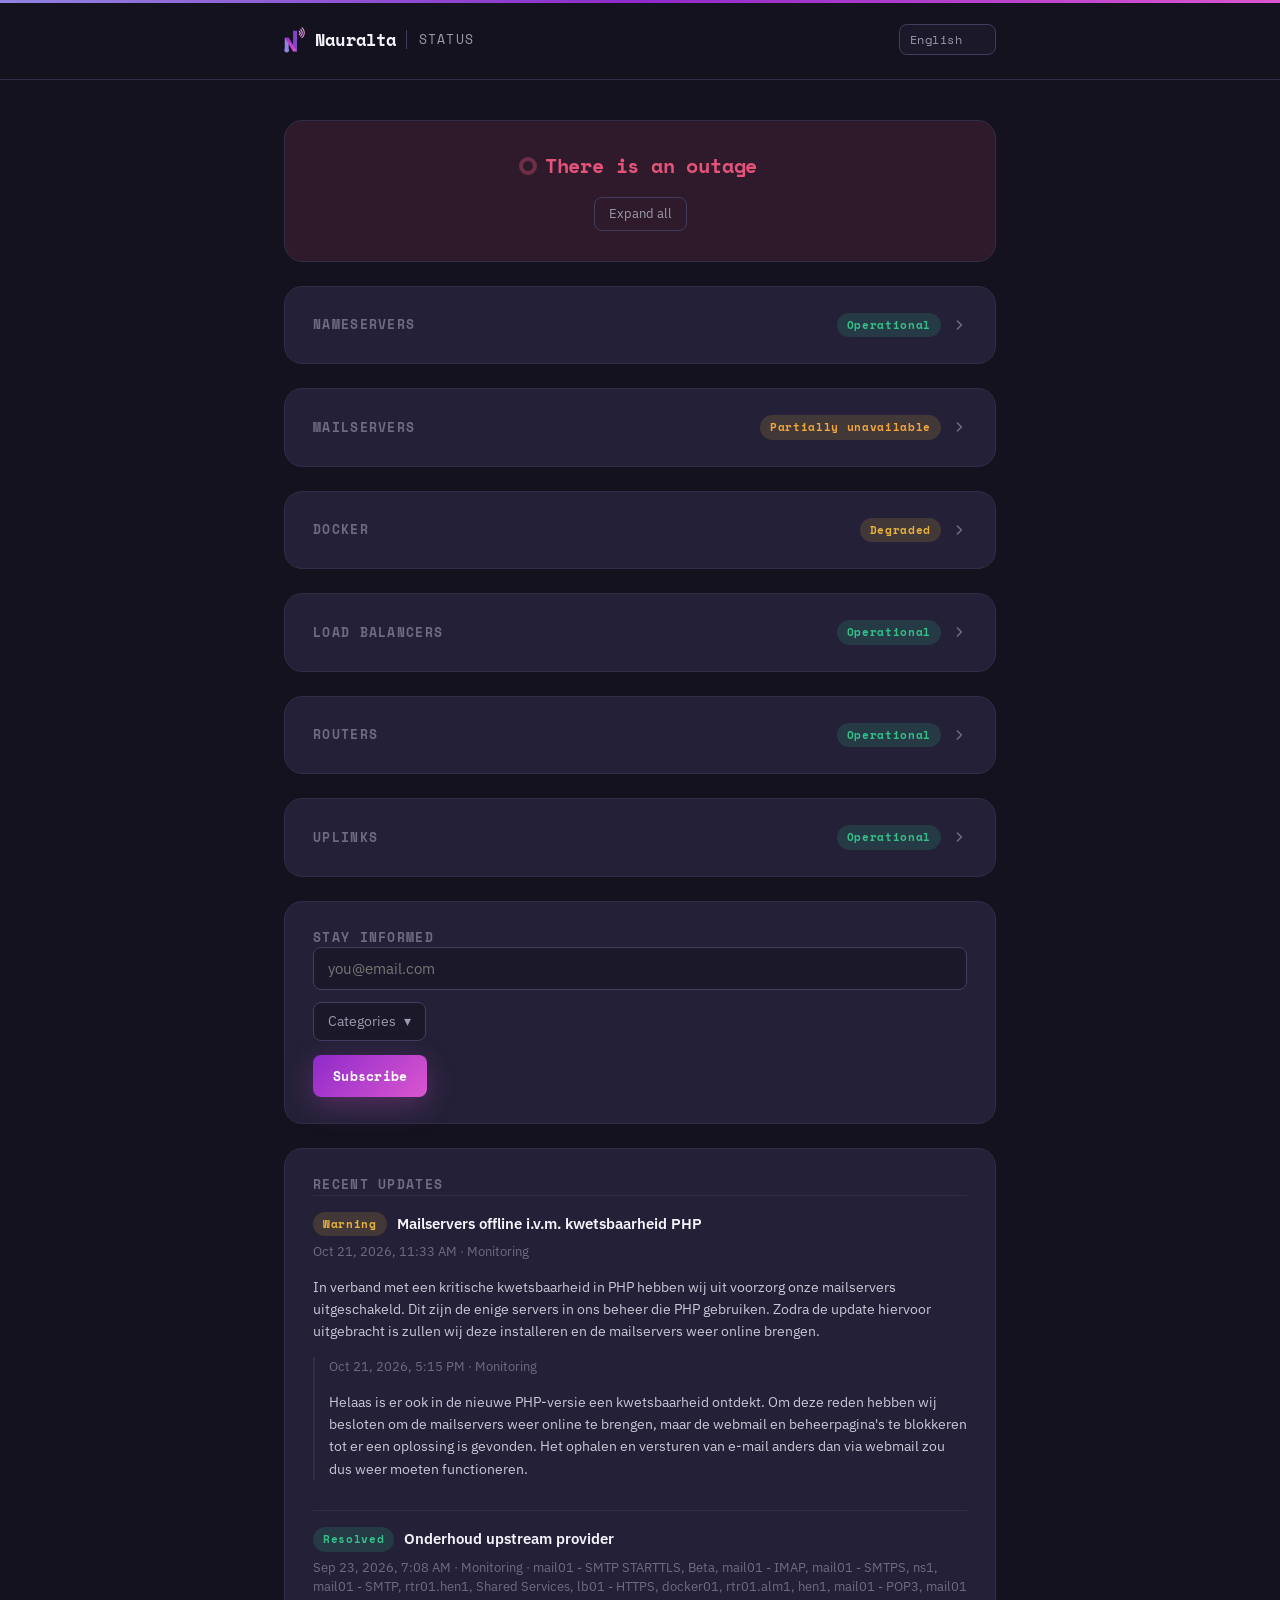
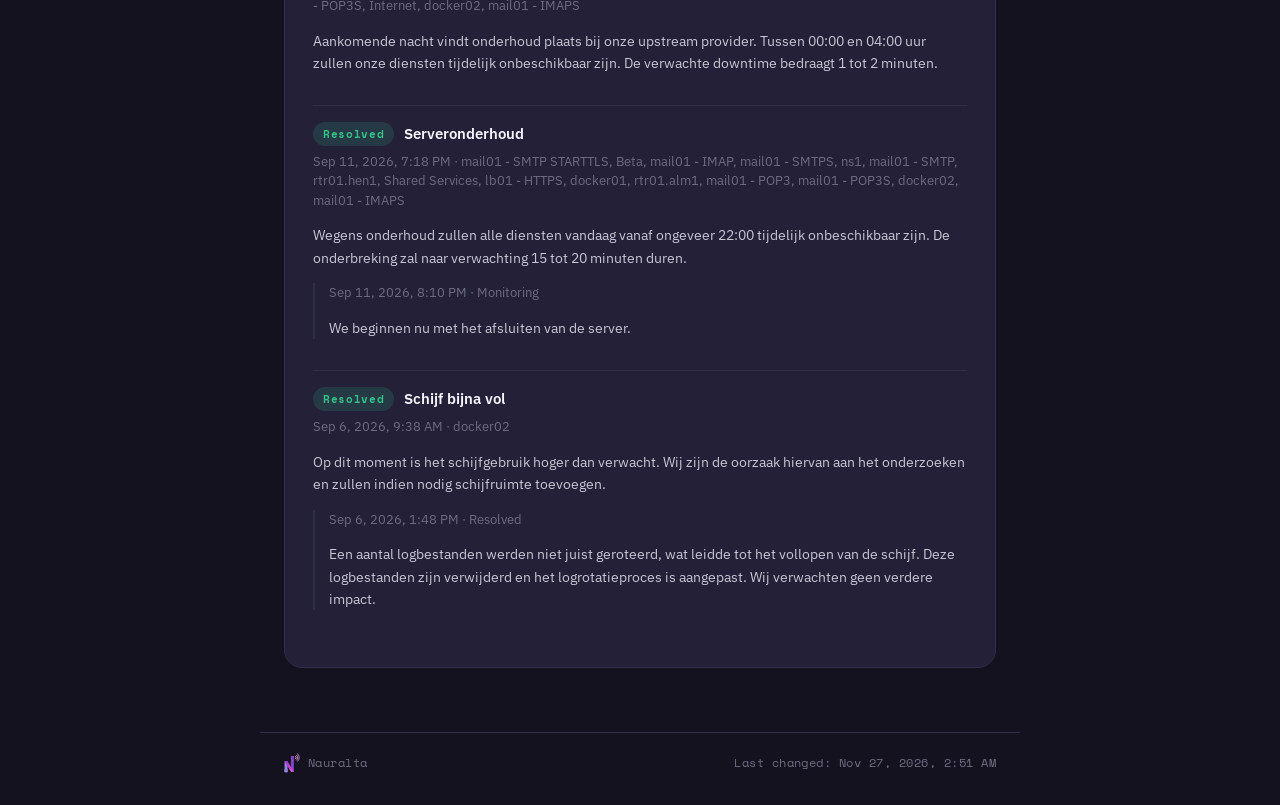
==== commit b9207b40: "Publish status page: mail01 - POP3S: Operational -> MajorOutage" ====
--- a/index.html
+++ b/index.html
@@ -1,4 +1,4 @@
-<!doctype html><html lang="en" class="no-i18n"><head><meta charset="utf-8"><meta name="viewport" content="width=device-width, initial-scale=1"><meta name="robots" content="index, follow"><title>Nauralta</title><link rel="preconnect" href="https://fonts.googleapis.com"><link rel="preconnect" href="https://fonts.gstatic.com" crossorigin><link href="https://fonts.googleapis.com/css2?family=Space+Mono:wght@400;700&family=IBM+Plex+Sans:wght@400;500;600&display=swap" rel="stylesheet"><link rel="stylesheet" href="style.css"><noscript><style>html.no-i18n{visibility:visible}</style></noscript></head><body><header class="topbar"><div class="wrap topbar-inner"><div class="brand-group"><img class="logo-icon" alt="" src="[data-uri]"><span class="brand-name">Nauralta</span><span class="brand-sub" data-i18n="brand.subtitle">Status</span></div><select id="lang-switch" class="lang-switch" aria-label="Language"></select></div></header><main class="wrap"><section class="hero hero-bad"><div class="hero-status"><span class="hero-dot"></span><h1 data-i18n="hero.bad">There is an outage</h1></div><button type="button" id="toggle-all-groups" class="hero-toggle-all" data-i18n="groups.expandAll">Expand all</button></section><section class="card group collapsed" data-group-id="b0c31294-1b76-448d-bfdb-e9b8179433e2"><button type="button" class="group-head" data-group-toggle><h2 class="group-title">Nameservers</h2><span class="group-head-right"><span class="badge badge-good" data-i18n="state.operational">Operational</span><svg class="chevron" viewBox="0 0 20 20" fill="none" xmlns="http://www.w3.org/2000/svg" aria-hidden="true"><path d="M5 8l5 5 5-5" stroke="currentColor" stroke-width="2" stroke-linecap="round" stroke-linejoin="round"/></svg></span></button><div class="rows"><div class="row"><div class="row-top"><span class="row-name-group"><span class="dot dot-good"></span><span class="row-name">ns1</span><span class="sr-only" data-i18n="state.operational">Operational</span></span><span class="row-uptime uptime-good" data-i18n-template="history.uptime" data-value="100">100% uptime</span></div><div class="hbars"><span class="hbar hbar-nodata" tabindex="0" data-status="nodata" data-date="2026-08-29" data-down-seconds="0" data-degraded-seconds="0"></span><span class="hbar hbar-nodata" tabindex="0" data-status="nodata" data-date="2026-08-30" data-down-seconds="0" data-degraded-seconds="0"></span><span class="hbar hbar-nodata" tabindex="0" data-status="nodata" data-date="2026-08-31" data-down-seconds="0" data-degraded-seconds="0"></span><span class="hbar hbar-nodata" tabindex="0" data-status="nodata" data-date="2026-09-01" data-down-seconds="0" data-degraded-seconds="0"></span><span class="hbar hbar-nodata" tabindex="0" data-status="nodata" data-date="2026-09-02" data-down-seconds="0" data-degraded-seconds="0"></span><span class="hbar hbar-nodata" tabindex="0" data-status="nodata" data-date="2026-09-03" data-down-seconds="0" data-degraded-seconds="0"></span><span class="hbar hbar-operational" tabindex="0" data-status="operational" data-date="2026-09-04" data-down-seconds="0" data-degraded-seconds="0"></span><span class="hbar hbar-operational" tabindex="0" data-status="operational" data-date="2026-09-05" data-down-seconds="0" data-degraded-seconds="0"></span><span class="hbar hbar-operational" tabindex="0" data-status="operational" data-date="2026-09-06" data-down-seconds="0" data-degraded-seconds="0"></span><span class="hbar hbar-operational" tabindex="0" data-status="operational" data-date="2026-09-07" data-down-seconds="0" data-degraded-seconds="0"></span><span class="hbar hbar-operational" tabindex="0" data-status="operational" data-date="2026-09-08" data-down-seconds="0" data-degraded-seconds="0"></span><span class="hbar hbar-operational" tabindex="0" data-status="operational" data-date="2026-09-09" data-down-seconds="0" data-degraded-seconds="0"></span><span class="hbar hbar-operational" tabindex="0" data-status="operational" data-date="2026-09-10" data-down-seconds="0" data-degraded-seconds="0"></span><span class="hbar hbar-operational" tabindex="0" data-status="operational" data-date="2026-09-11" data-down-seconds="0" data-degraded-seconds="0"></span><span class="hbar hbar-operational" tabindex="0" data-status="operational" data-date="2026-09-12" data-down-seconds="0" data-degraded-seconds="0"></span><span class="hbar hbar-operational" tabindex="0" data-status="operational" data-date="2026-09-13" data-down-seconds="0" data-degraded-seconds="0"></span><span class="hbar hbar-operational" tabindex="0" data-status="operational" data-date="2026-09-14" data-down-seconds="0" data-degraded-seconds="0"></span><span class="hbar hbar-operational" tabindex="0" data-status="operational" data-date="2026-09-15" data-down-seconds="0" data-degraded-seconds="0"></span><span class="hbar hbar-operational" tabindex="0" data-status="operational" data-date="2026-09-16" data-down-seconds="0" data-degraded-seconds="0"></span><span class="hbar hbar-operational" tabindex="0" data-status="operational" data-date="2026-09-17" data-down-seconds="0" data-degraded-seconds="0"></span><span class="hbar hbar-operational" tabindex="0" data-status="operational" data-date="2026-09-18" data-down-seconds="0" data-degraded-seconds="0"></span><span class="hbar hbar-operational" tabindex="0" data-status="operational" data-date="2026-09-19" data-down-seconds="0" data-degraded-seconds="0"></span><span class="hbar hbar-operational" tabindex="0" data-status="operational" data-date="2026-09-20" data-down-seconds="0" data-degraded-seconds="0"></span><span class="hbar hbar-operational" tabindex="0" data-status="operational" data-date="2026-09-21" data-down-seconds="0" data-degraded-seconds="0"></span><span class="hbar hbar-operational" tabindex="0" data-status="operational" data-date="2026-09-22" data-down-seconds="0" data-degraded-seconds="0"></span><span class="hbar hbar-operational" tabindex="0" data-status="operational" data-date="2026-09-23" data-down-seconds="0" data-degraded-seconds="0"></span><span class="hbar hbar-operational" tabindex="0" data-status="operational" data-date="2026-09-24" data-down-seconds="0" data-degraded-seconds="0"></span><span class="hbar hbar-operational" tabindex="0" data-status="operational" data-date="2026-09-25" data-down-seconds="0" data-degraded-seconds="0"></span><span class="hbar hbar-operational" tabindex="0" data-status="operational" data-date="2026-09-26" data-down-seconds="0" data-degraded-seconds="0"></span><span class="hbar hbar-operational" tabindex="0" data-status="operational" data-date="2026-09-27" data-down-seconds="0" data-degraded-seconds="0"></span><span class="hbar hbar-operational" tabindex="0" data-status="operational" data-date="2026-09-28" data-down-seconds="0" data-degraded-seconds="0"></span><span class="hbar hbar-operational" tabindex="0" data-status="operational" data-date="2026-09-29" data-down-seconds="0" data-degraded-seconds="0"></span><span class="hbar hbar-operational" tabindex="0" data-status="operational" data-date="2026-09-30" data-down-seconds="0" data-degraded-seconds="0"></span><span class="hbar hbar-operational" tabindex="0" data-status="operational" data-date="2026-10-01" data-down-seconds="0" data-degraded-seconds="0"></span><span class="hbar hbar-operational" tabindex="0" data-status="operational" data-date="2026-10-02" data-down-seconds="0" data-degraded-seconds="0"></span><span class="hbar hbar-operational" tabindex="0" data-status="operational" data-date="2026-10-03" data-down-seconds="0" data-degraded-seconds="0"></span><span class="hbar hbar-operational" tabindex="0" data-status="operational" data-date="2026-10-04" data-down-seconds="0" data-degraded-seconds="0"></span><span class="hbar hbar-operational" tabindex="0" data-status="operational" data-date="2026-10-05" data-down-seconds="0" data-degraded-seconds="0"></span><span class="hbar hbar-operational" tabindex="0" data-status="operational" data-date="2026-10-06" data-down-seconds="0" data-degraded-seconds="0"></span><span class="hbar hbar-operational" tabindex="0" data-status="operational" data-date="2026-10-07" data-down-seconds="0" data-degraded-seconds="0"></span><span class="hbar hbar-operational" tabindex="0" data-status="operational" data-date="2026-10-08" data-down-seconds="0" data-degraded-seconds="0"></span><span class="hbar hbar-operational" tabindex="0" data-status="operational" data-date="2026-10-09" data-down-seconds="0" data-degraded-seconds="0"></span><span class="hbar hbar-operational" tabindex="0" data-status="operational" data-date="2026-10-10" data-down-seconds="0" data-degraded-seconds="0"></span><span class="hbar hbar-operational" tabindex="0" data-status="operational" data-date="2026-10-11" data-down-seconds="0" data-degraded-seconds="0"></span><span class="hbar hbar-operational" tabindex="0" data-status="operational" data-date="2026-10-12" data-down-seconds="0" data-degraded-seconds="0"></span><span class="hbar hbar-operational" tabindex="0" data-status="operational" data-date="2026-10-13" data-down-seconds="0" data-degraded-seconds="0"></span><span class="hbar hbar-operational" tabindex="0" data-status="operational" data-date="2026-10-14" data-down-seconds="0" data-degraded-seconds="0"></span><span class="hbar hbar-operational" tabindex="0" data-status="operational" data-date="2026-10-15" data-down-seconds="0" data-degraded-seconds="0"></span><span class="hbar hbar-operational" tabindex="0" data-status="operational" data-date="2026-10-16" data-down-seconds="0" data-degraded-seconds="0"></span><span class="hbar hbar-operational" tabindex="0" data-status="operational" data-date="2026-10-17" data-down-seconds="0" data-degraded-seconds="0"></span><span class="hbar hbar-operational" tabindex="0" data-status="operational" data-date="2026-10-18" data-down-seconds="0" data-degraded-seconds="0"></span><span class="hbar hbar-operational" tabindex="0" data-status="operational" data-date="2026-10-19" data-down-seconds="0" data-degraded-seconds="0"></span><span class="hbar hbar-operational" tabindex="0" data-status="operational" data-date="2026-10-20" data-down-seconds="0" data-degraded-seconds="0"></span><span class="hbar hbar-operational" tabindex="0" data-status="operational" data-date="2026-10-21" data-down-seconds="0" data-degraded-seconds="0"></span><span class="hbar hbar-operational" tabindex="0" data-status="operational" data-date="2026-10-22" data-down-seconds="0" data-degraded-seconds="0"></span><span class="hbar hbar-operational" tabindex="0" data-status="operational" data-date="2026-10-23" data-down-seconds="0" data-degraded-seconds="0"></span><span class="hbar hbar-operational" tabindex="0" data-status="operational" data-date="2026-10-24" data-down-seconds="0" data-degraded-seconds="0"></span><span class="hbar hbar-operational" tabindex="0" data-status="operational" data-date="2026-10-25" data-down-seconds="0" data-degraded-seconds="0"></span><span class="hbar hbar-operational" tabindex="0" data-status="operational" data-date="2026-10-26" data-down-seconds="0" data-degraded-seconds="0"></span><span class="hbar hbar-operational" tabindex="0" data-status="operational" data-date="2026-10-27" data-down-seconds="0" data-degraded-seconds="0"></span><span class="hbar hbar-operational" tabindex="0" data-status="operational" data-date="2026-10-28" data-down-seconds="0" data-degraded-seconds="0"></span><span class="hbar hbar-operational" tabindex="0" data-status="operational" data-date="2026-10-29" data-down-seconds="0" data-degraded-seconds="0"></span><span class="hbar hbar-operational" tabindex="0" data-status="operational" data-date="2026-10-30" data-down-seconds="0" data-degraded-seconds="0"></span><span class="hbar hbar-operational" tabindex="0" data-status="operational" data-date="2026-10-31" data-down-seconds="0" data-degraded-seconds="0"></span><span class="hbar hbar-operational" tabindex="0" data-status="operational" data-date="2026-11-01" data-down-seconds="0" data-degraded-seconds="0"></span><span class="hbar hbar-operational" tabindex="0" data-status="operational" data-date="2026-11-02" data-down-seconds="0" data-degraded-seconds="0"></span><span class="hbar hbar-operational" tabindex="0" data-status="operational" data-date="2026-11-03" data-down-seconds="0" data-degraded-seconds="0"></span><span class="hbar hbar-operational" tabindex="0" data-status="operational" data-date="2026-11-04" data-down-seconds="0" data-degraded-seconds="0"></span><span class="hbar hbar-operational" tabindex="0" data-status="operational" data-date="2026-11-05" data-down-seconds="0" data-degraded-seconds="0"></span><span class="hbar hbar-operational" tabindex="0" data-status="operational" data-date="2026-11-06" data-down-seconds="0" data-degraded-seconds="0"></span><span class="hbar hbar-operational" tabindex="0" data-status="operational" data-date="2026-11-07" data-down-seconds="0" data-degraded-seconds="0"></span><span class="hbar hbar-operational" tabindex="0" data-status="operational" data-date="2026-11-08" data-down-seconds="0" data-degraded-seconds="0"></span><span class="hbar hbar-operational" tabindex="0" data-status="operational" data-date="2026-11-09" data-down-seconds="0" data-degraded-seconds="0"></span><span class="hbar hbar-operational" tabindex="0" data-status="operational" data-date="2026-11-10" data-down-seconds="0" data-degraded-seconds="0"></span><span class="hbar hbar-operational" tabindex="0" data-status="operational" data-date="2026-11-11" data-down-seconds="0" data-degraded-seconds="0"></span><span class="hbar hbar-operational" tabindex="0" data-status="operational" data-date="2026-11-12" data-down-seconds="0" data-degraded-seconds="0"></span><span class="hbar hbar-operational" tabindex="0" data-status="operational" data-date="2026-11-13" data-down-seconds="0" data-degraded-seconds="0"></span><span class="hbar hbar-operational" tabindex="0" data-status="operational" data-date="2026-11-14" data-down-seconds="0" data-degraded-seconds="0"></span><span class="hbar hbar-operational" tabindex="0" data-status="operational" data-date="2026-11-15" data-down-seconds="0" data-degraded-seconds="0"></span><span class="hbar hbar-operational" tabindex="0" data-status="operational" data-date="2026-11-16" data-down-seconds="0" data-degraded-seconds="0"></span><span class="hbar hbar-operational" tabindex="0" data-status="operational" data-date="2026-11-17" data-down-seconds="0" data-degraded-seconds="0"></span><span class="hbar hbar-operational" tabindex="0" data-status="operational" data-date="2026-11-18" data-down-seconds="0" data-degraded-seconds="0"></span><span class="hbar hbar-operational" tabindex="0" data-status="operational" data-date="2026-11-19" data-down-seconds="0" data-degraded-seconds="0"></span><span class="hbar hbar-operational" tabindex="0" data-status="operational" data-date="2026-11-20" data-down-seconds="0" data-degraded-seconds="0"></span><span class="hbar hbar-operational" tabindex="0" data-status="operational" data-date="2026-11-21" data-down-seconds="0" data-degraded-seconds="0"></span><span class="hbar hbar-operational" tabindex="0" data-status="operational" data-date="2026-11-22" data-down-seconds="0" data-degraded-seconds="0"></span><span class="hbar hbar-operational" tabindex="0" data-status="operational" data-date="2026-11-23" data-down-seconds="0" data-degraded-seconds="0"></span><span class="hbar hbar-operational" tabindex="0" data-status="operational" data-date="2026-11-24" data-down-seconds="0" data-degraded-seconds="0"></span><span class="hbar hbar-operational" tabindex="0" data-status="operational" data-date="2026-11-25" data-down-seconds="0" data-degraded-seconds="0"></span><span class="hbar hbar-operational" tabindex="0" data-status="operational" data-date="2026-11-26" data-down-seconds="0" data-degraded-seconds="0"></span><span class="hbar hbar-operational" tabindex="0" data-status="operational" data-date="2026-11-27" data-down-seconds="0" data-degraded-seconds="0"></span></div><div class="row-dates"><span class="days-full" data-i18n-template="history.daysAgo" data-value="90">90 days ago</span><span class="days-mobile" data-i18n-template="history.daysAgo" data-value="30">30 days ago</span><span data-i18n="history.today">Today</span></div></div><div class="row"><div class="row-top"><span class="row-name-group"><span class="dot dot-good"></span><span class="row-name">ns2</span><span class="sr-only" data-i18n="state.operational">Operational</span></span><span class="row-uptime uptime-good" data-i18n-template="history.uptime" data-value="99.989">99.989% uptime</span></div><div class="hbars"><span class="hbar hbar-nodata" tabindex="0" data-status="nodata" data-date="2026-08-29" data-down-seconds="0" data-degraded-seconds="0"></span><span class="hbar hbar-nodata" tabindex="0" data-status="nodata" data-date="2026-08-30" data-down-seconds="0" data-degraded-seconds="0"></span><span class="hbar hbar-nodata" tabindex="0" data-status="nodata" data-date="2026-08-31" data-down-seconds="0" data-degraded-seconds="0"></span><span class="hbar hbar-nodata" tabindex="0" data-status="nodata" data-date="2026-09-01" data-down-seconds="0" data-degraded-seconds="0"></span><span class="hbar hbar-nodata" tabindex="0" data-status="nodata" data-date="2026-09-02" data-down-seconds="0" data-degraded-seconds="0"></span><span class="hbar hbar-nodata" tabindex="0" data-status="nodata" data-date="2026-09-03" data-down-seconds="0" data-degraded-seconds="0"></span><span class="hbar hbar-operational" tabindex="0" data-status="operational" data-date="2026-09-04" data-down-seconds="0" data-degraded-seconds="0"></span><span class="hbar hbar-operational" tabindex="0" data-status="operational" data-date="2026-09-05" data-down-seconds="0" data-degraded-seconds="0"></span><span class="hbar hbar-operational" tabindex="0" data-status="ope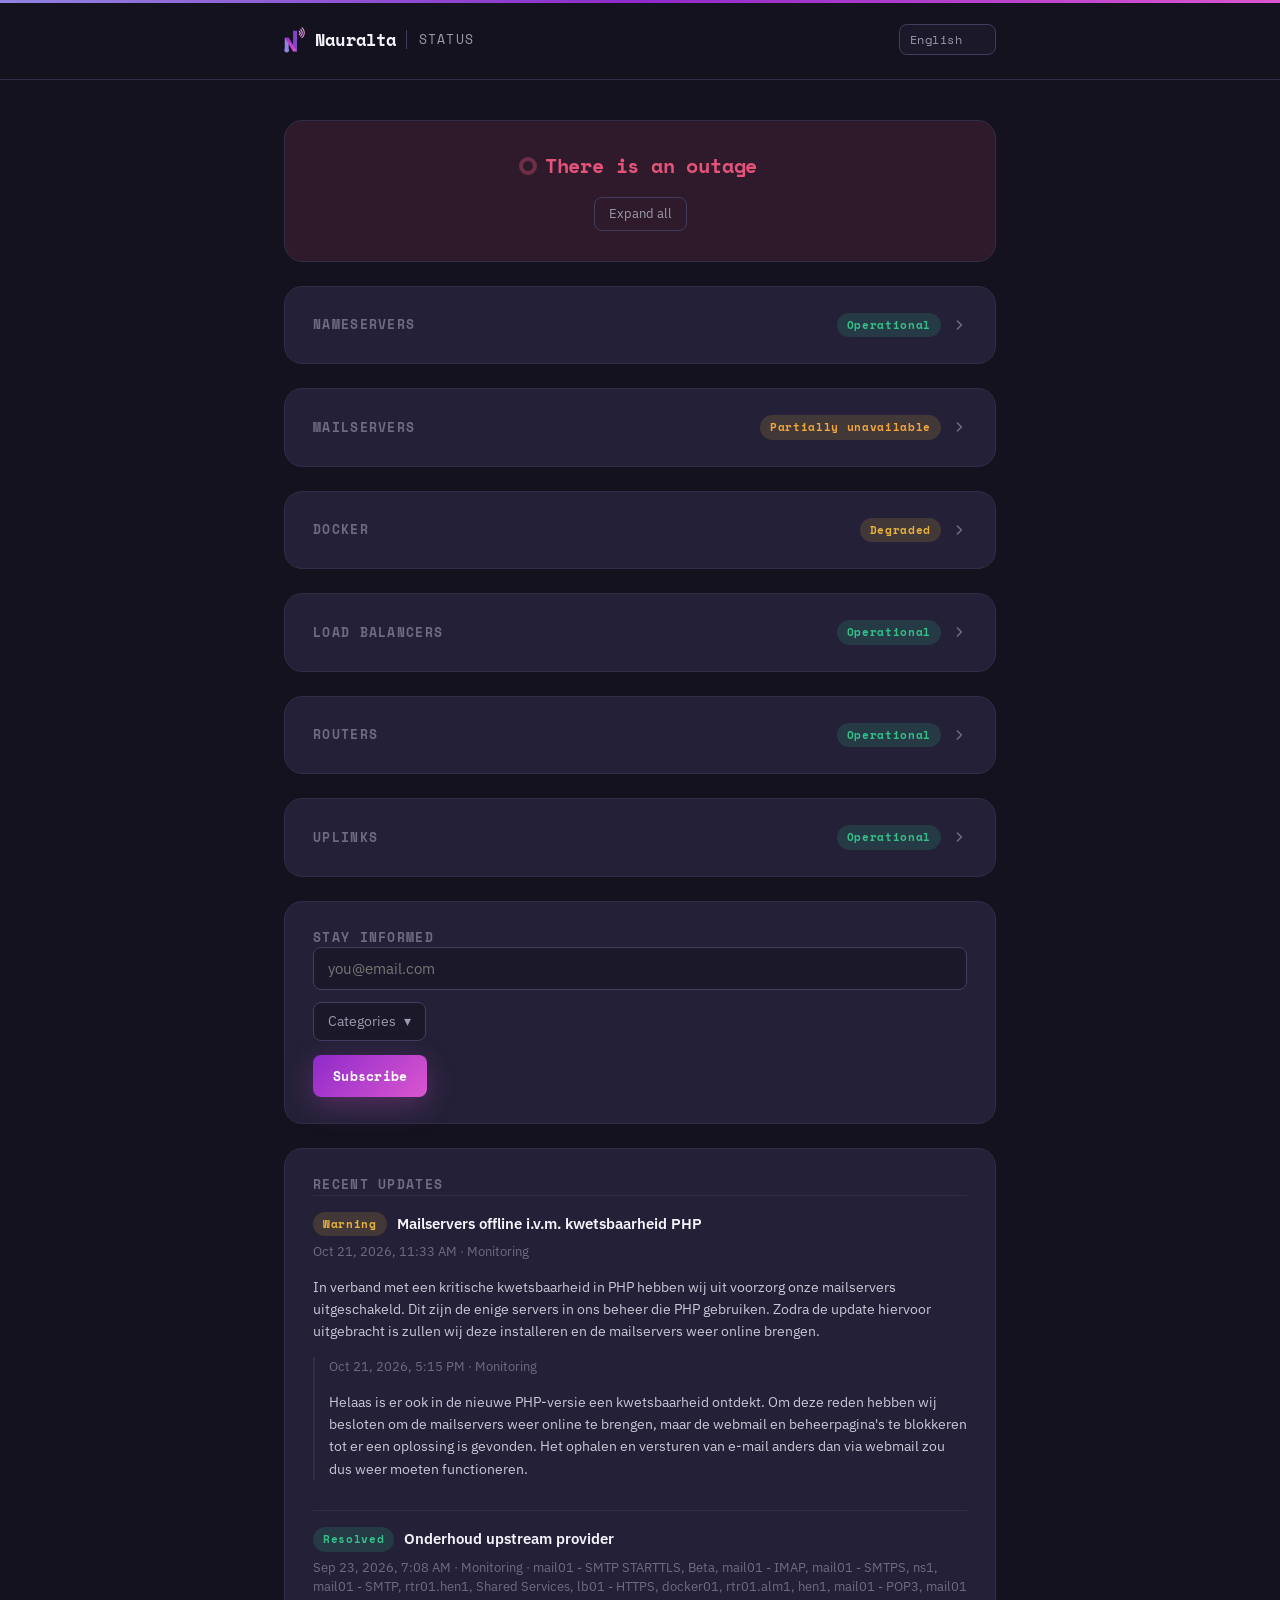
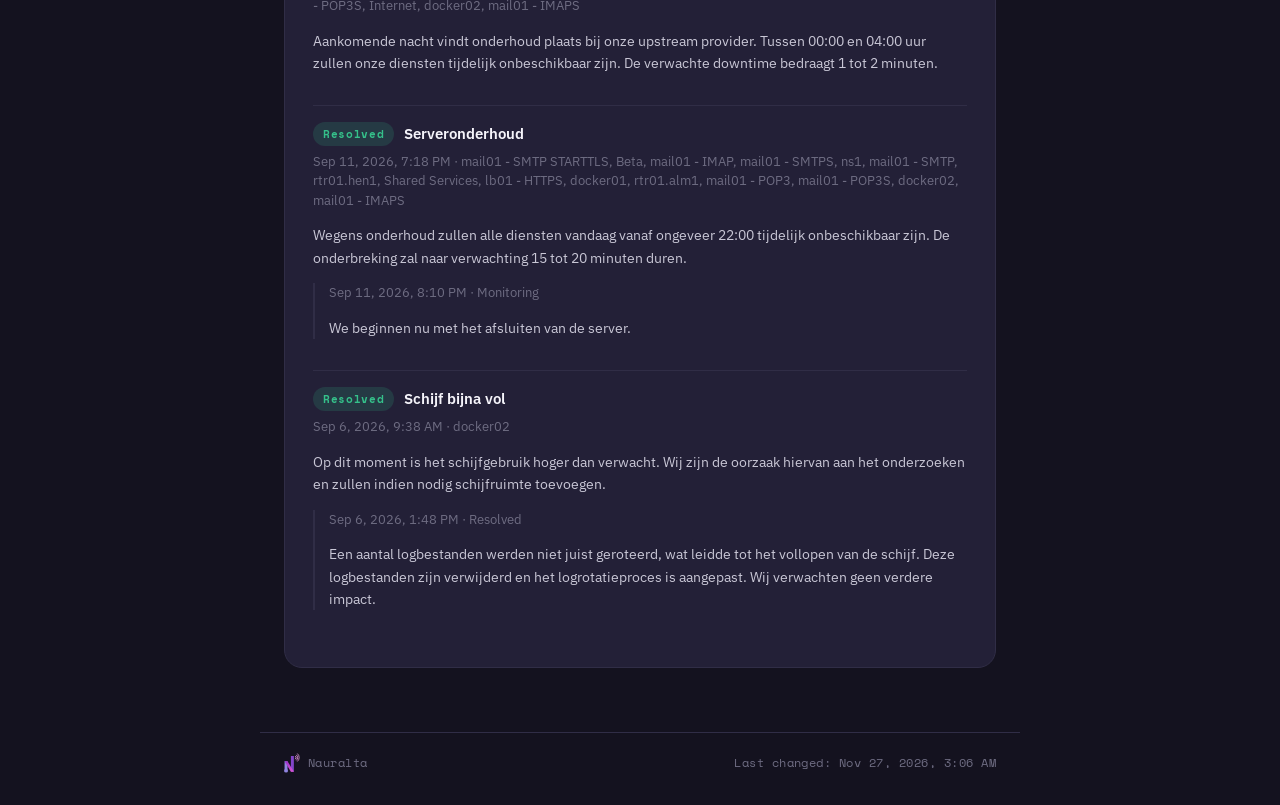
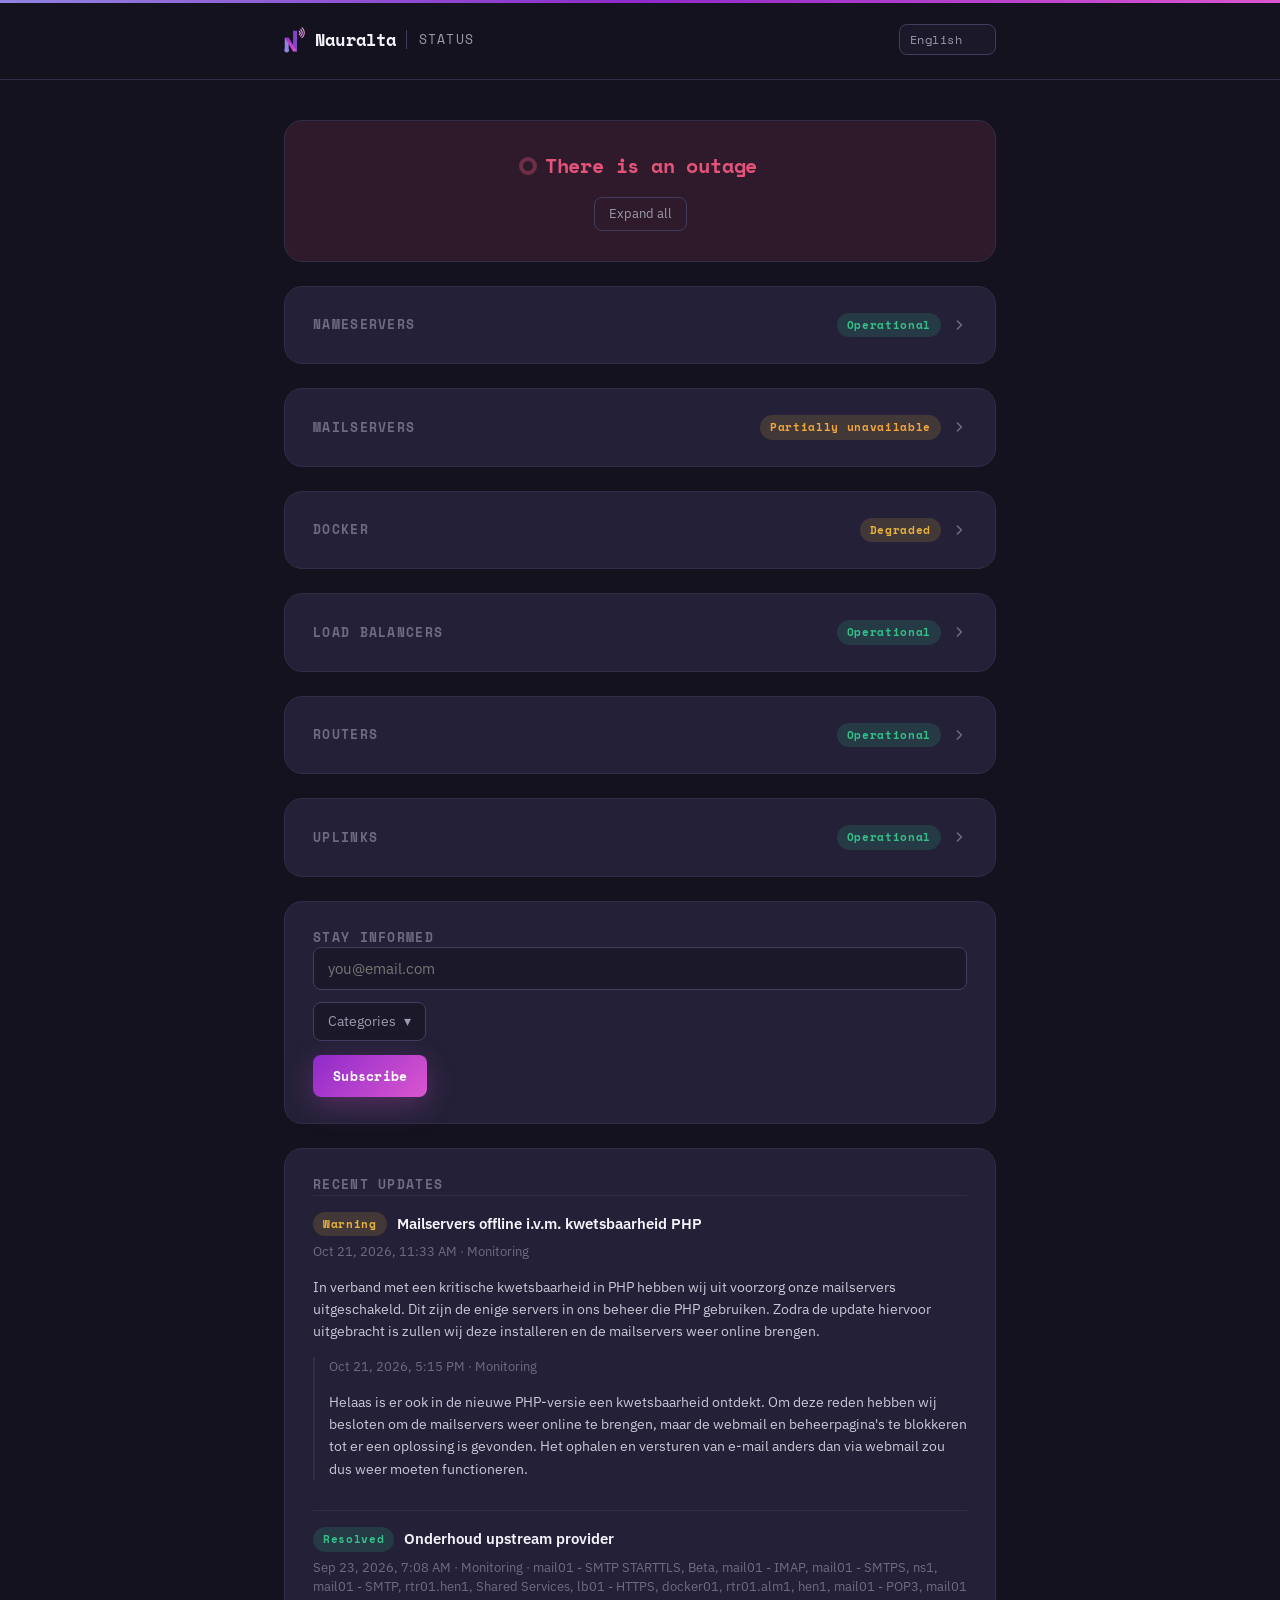
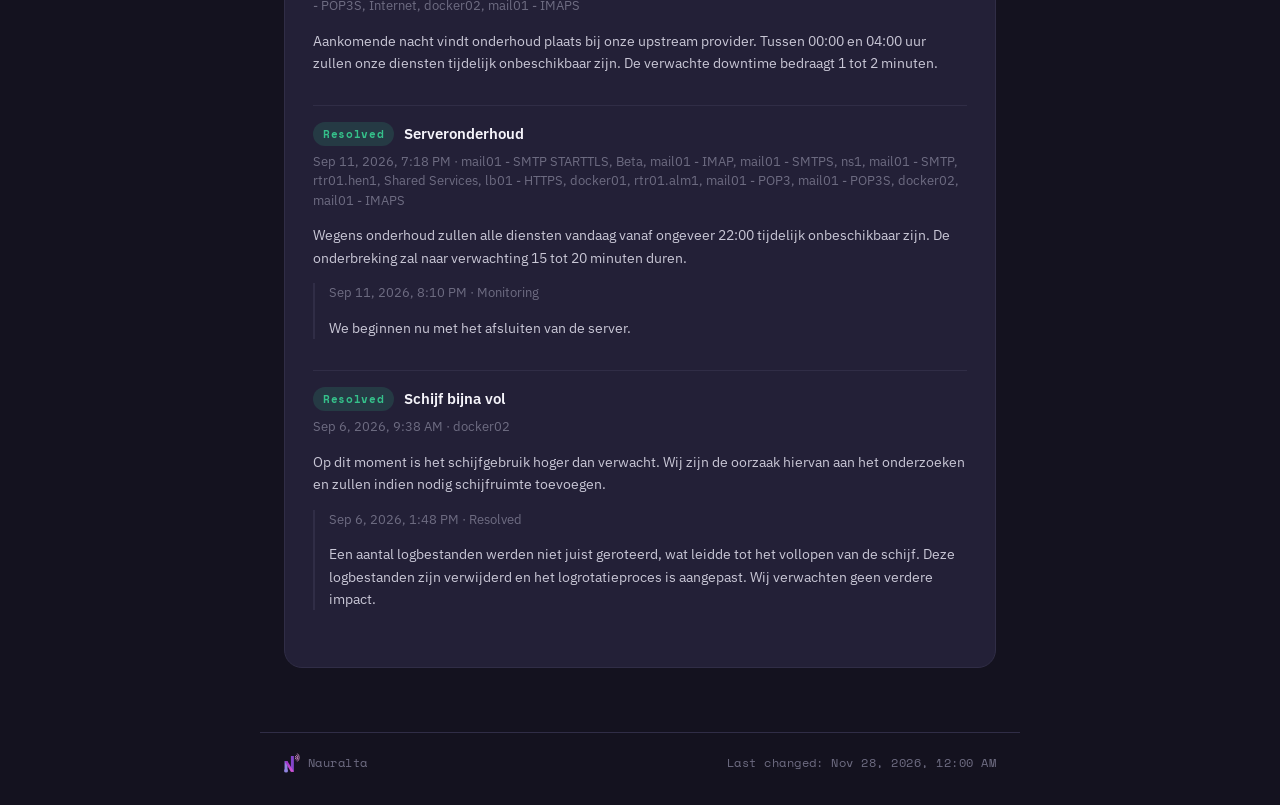
